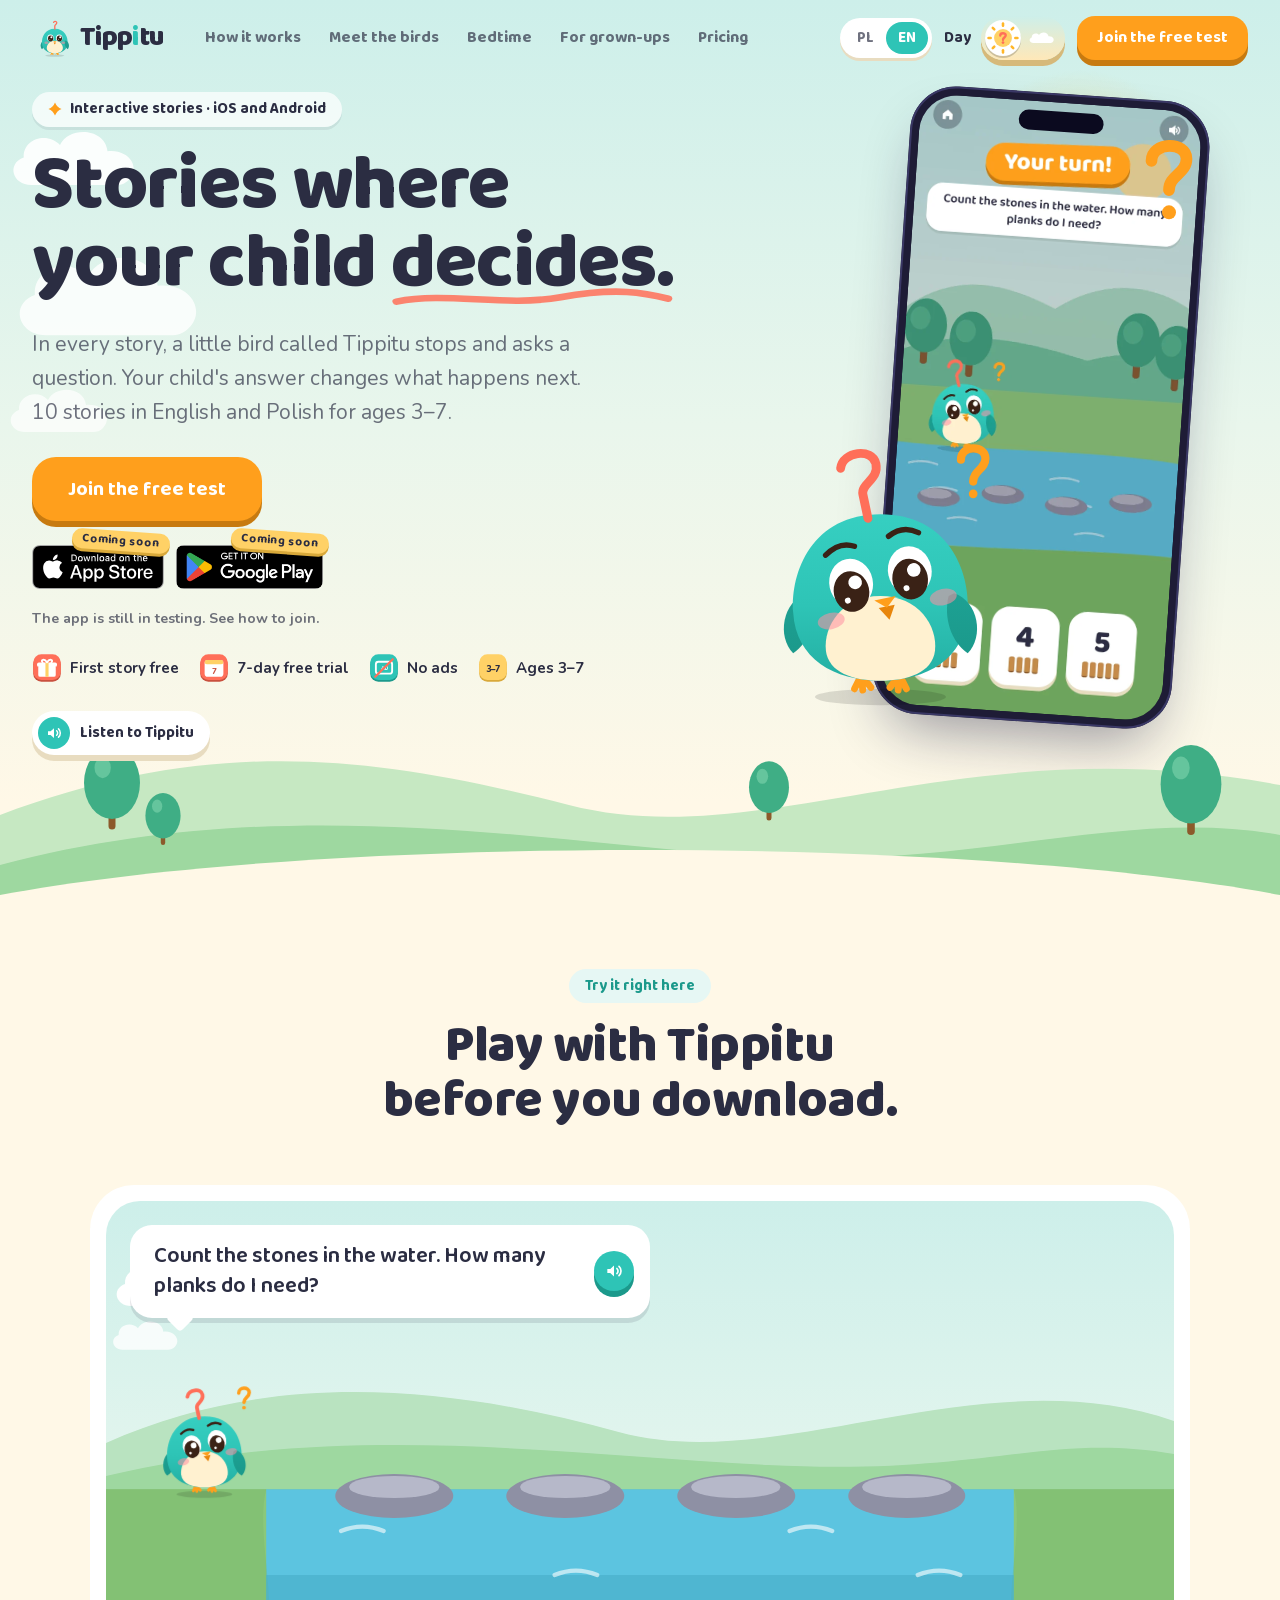
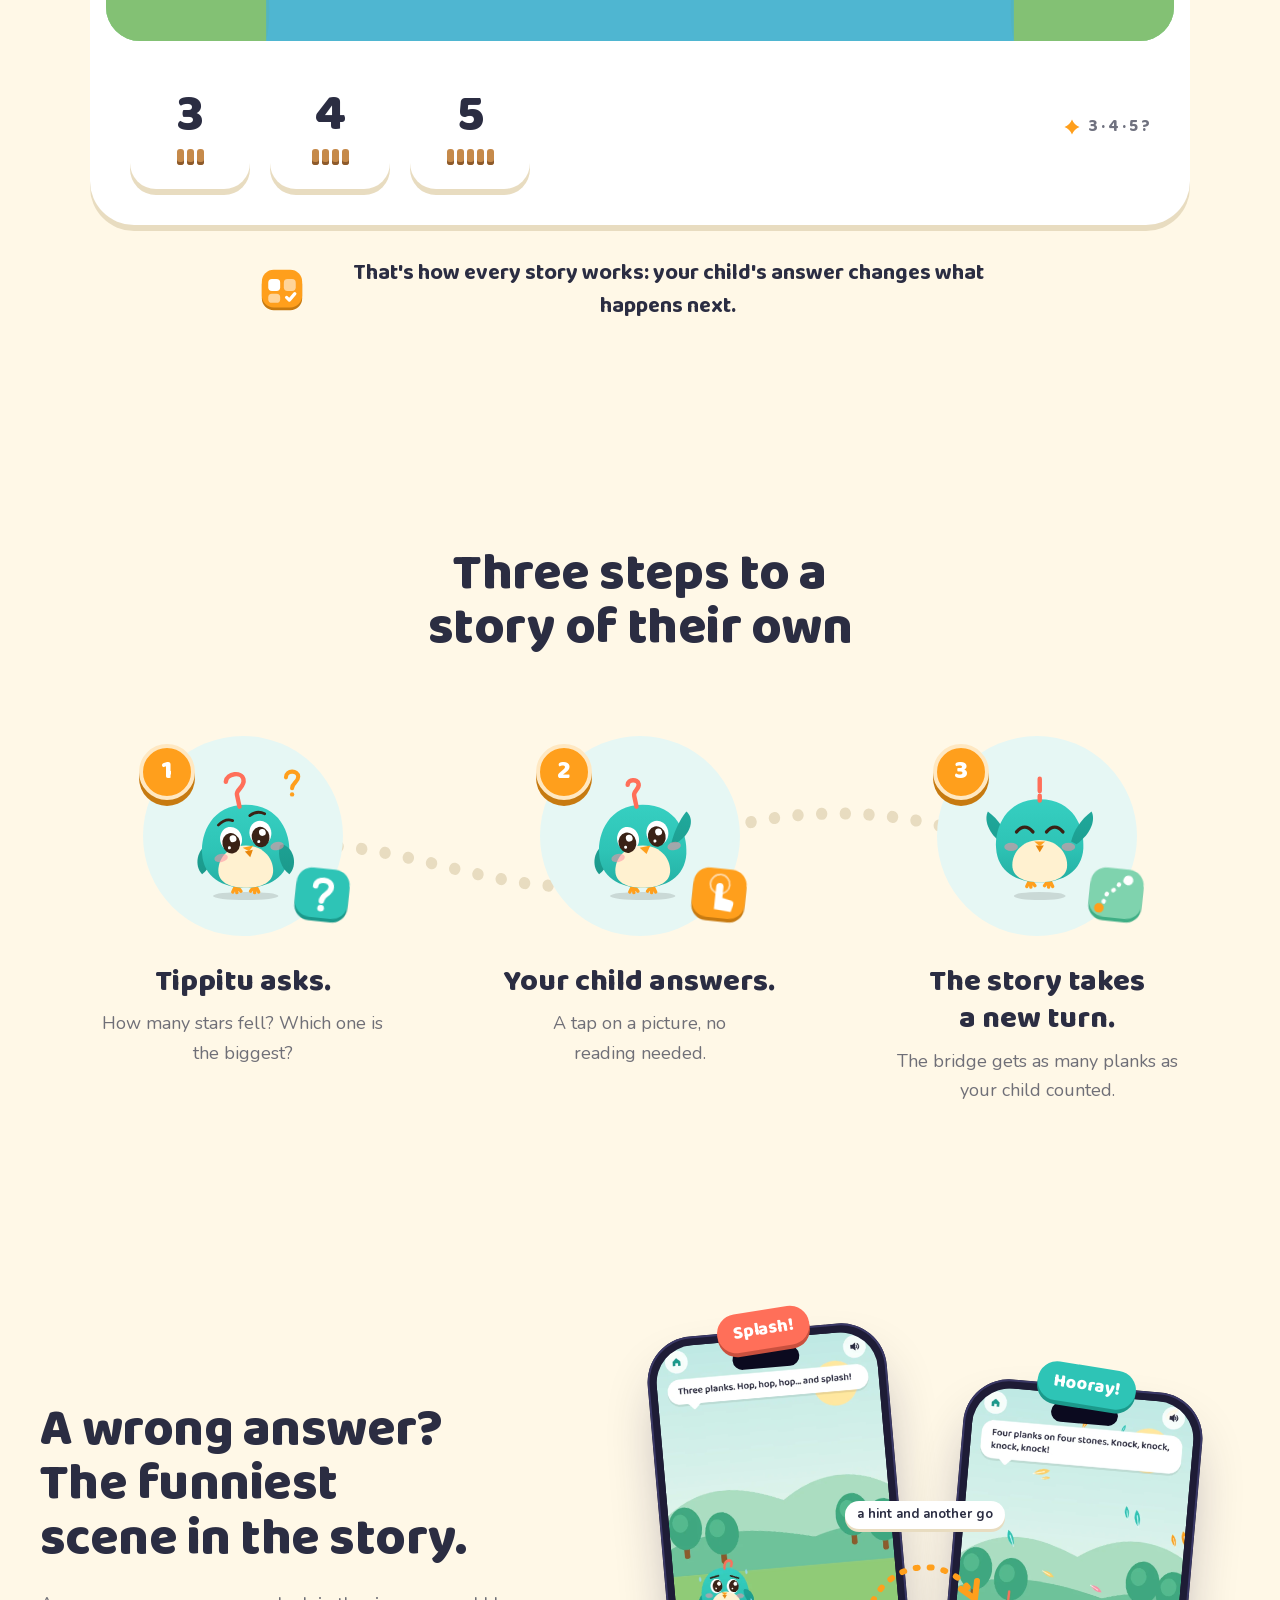
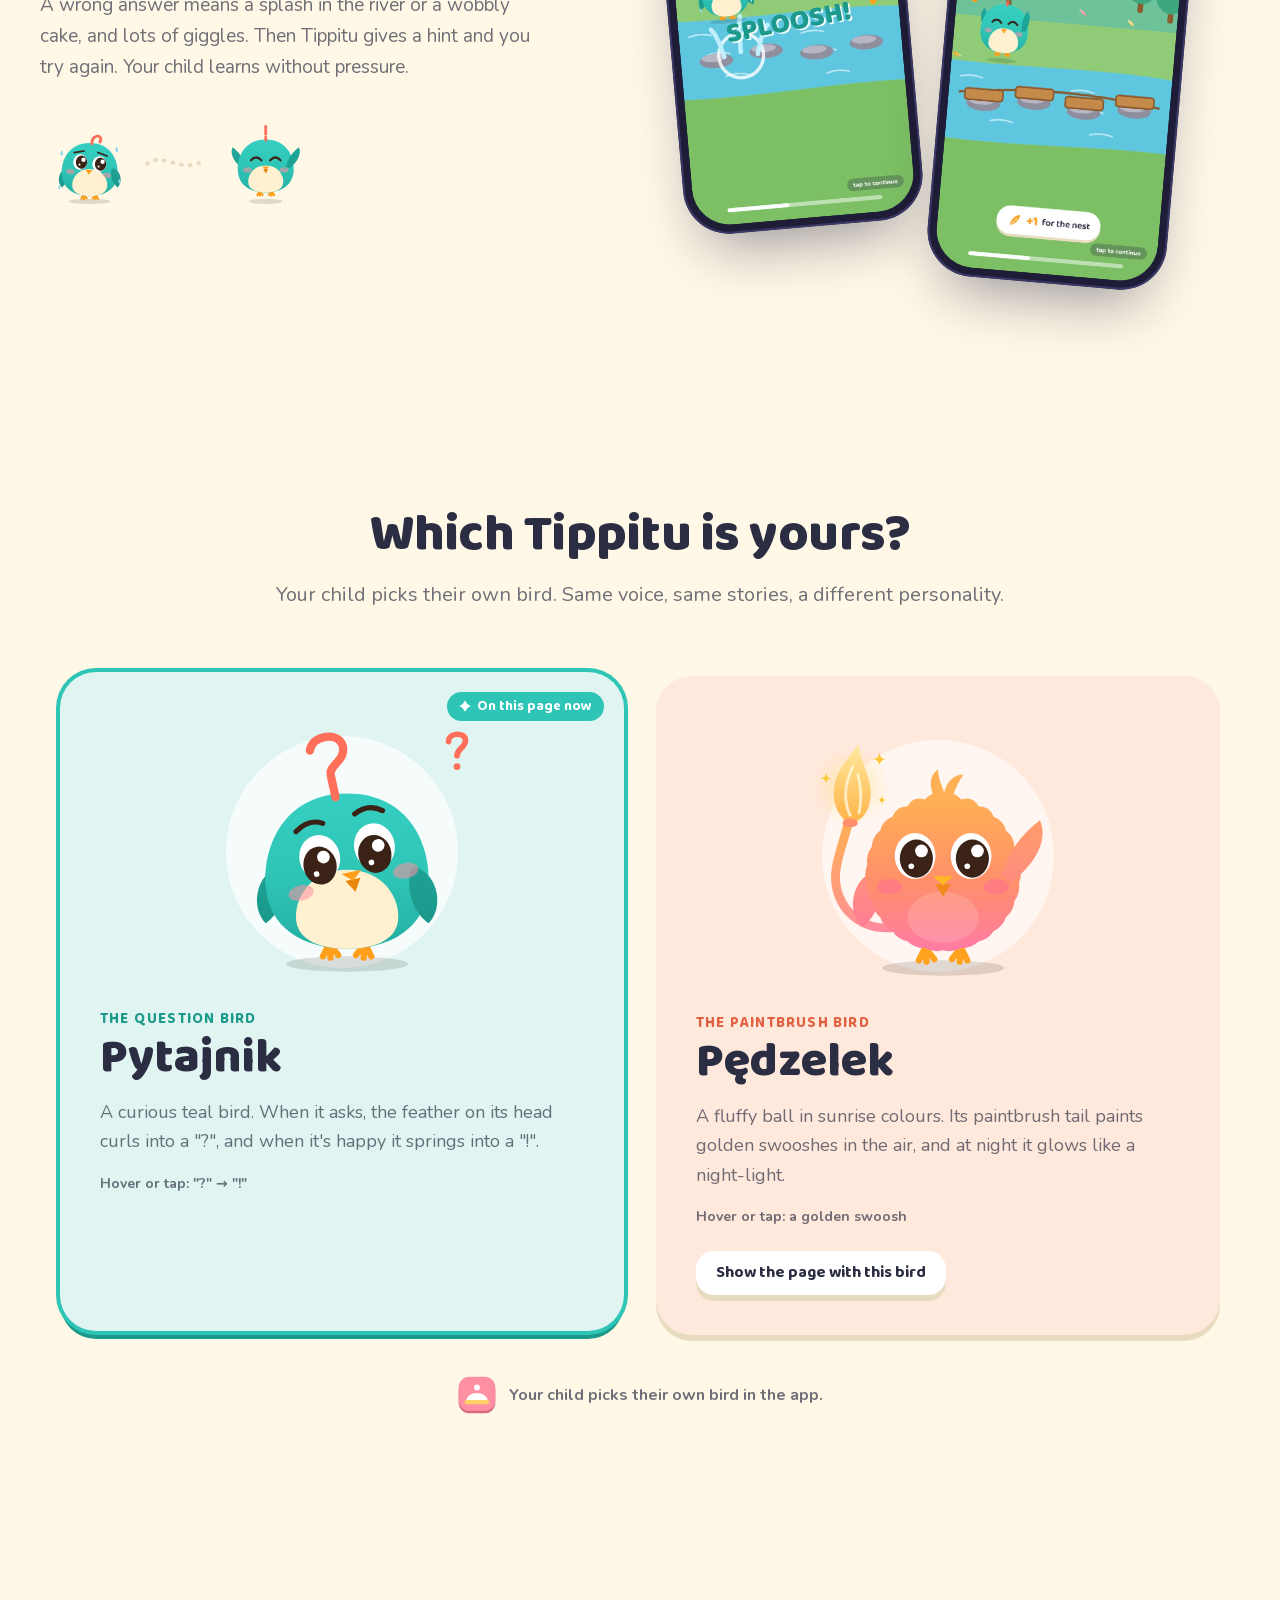
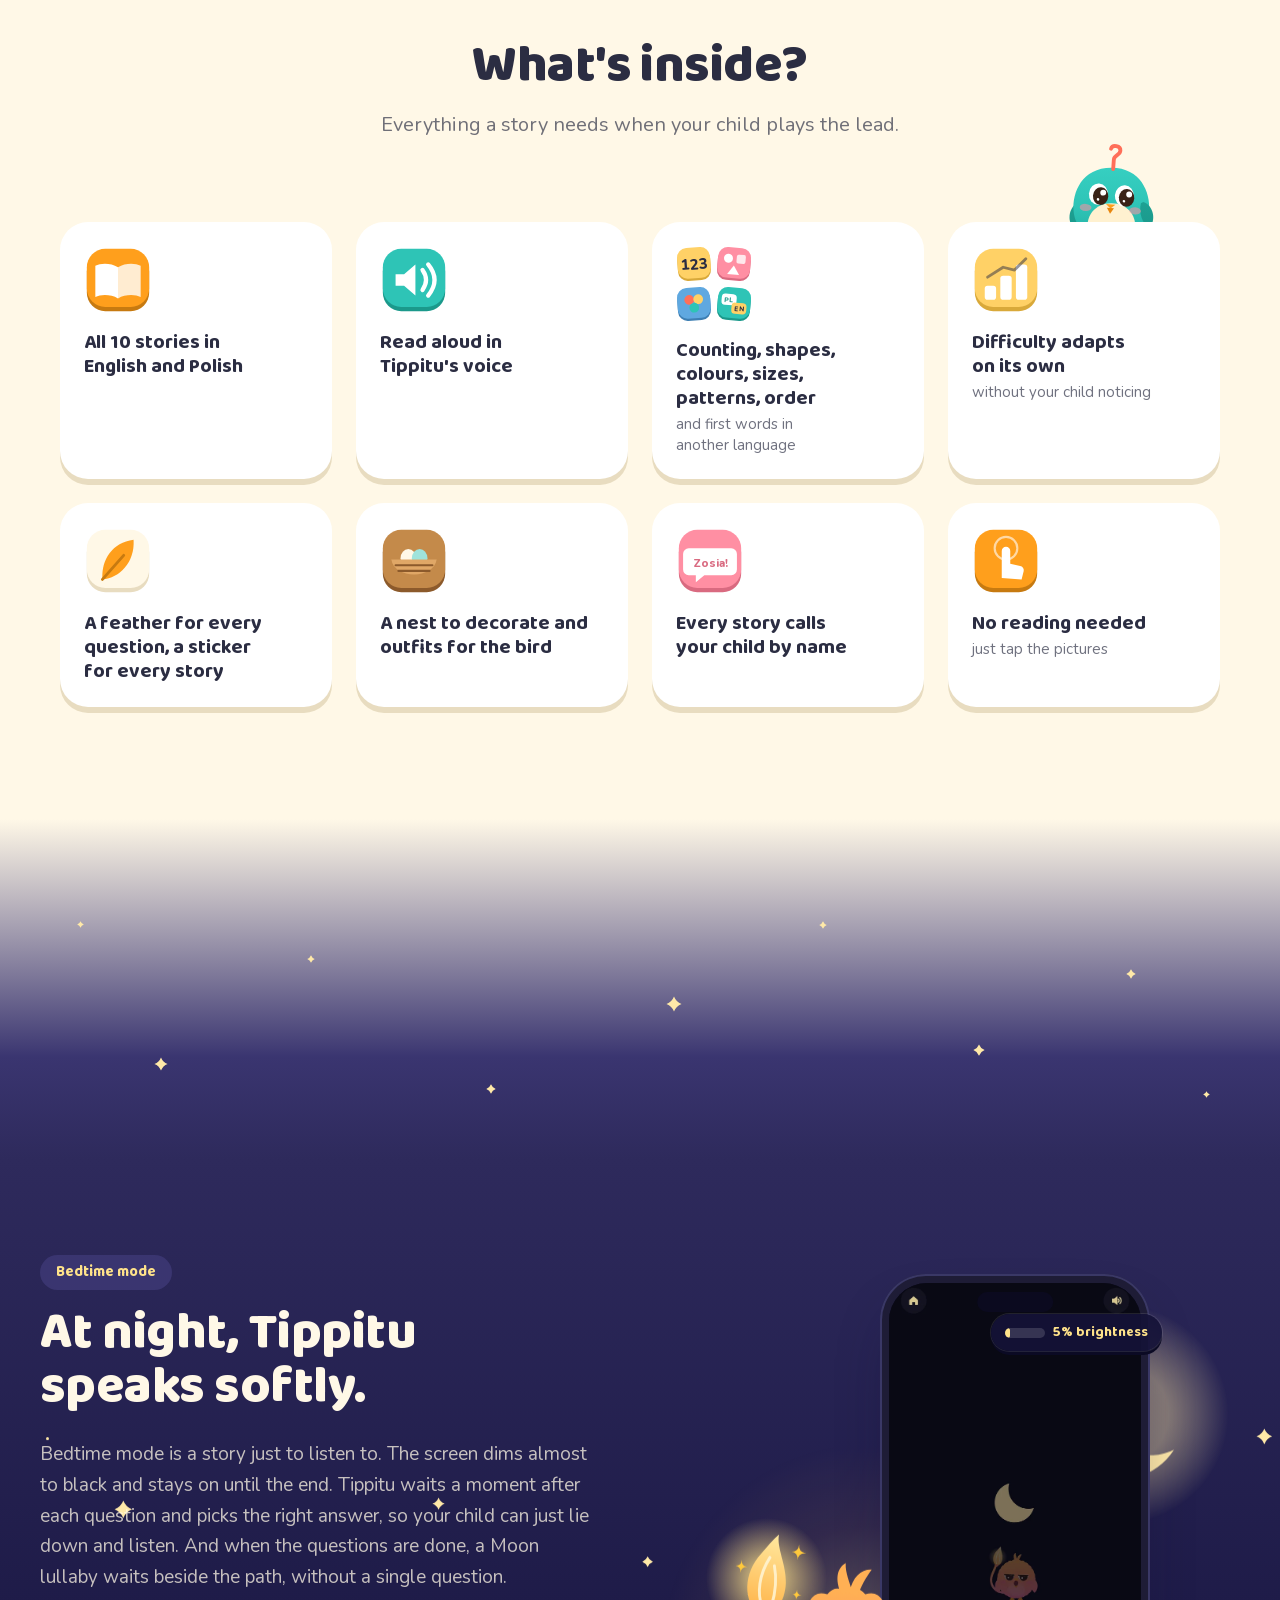
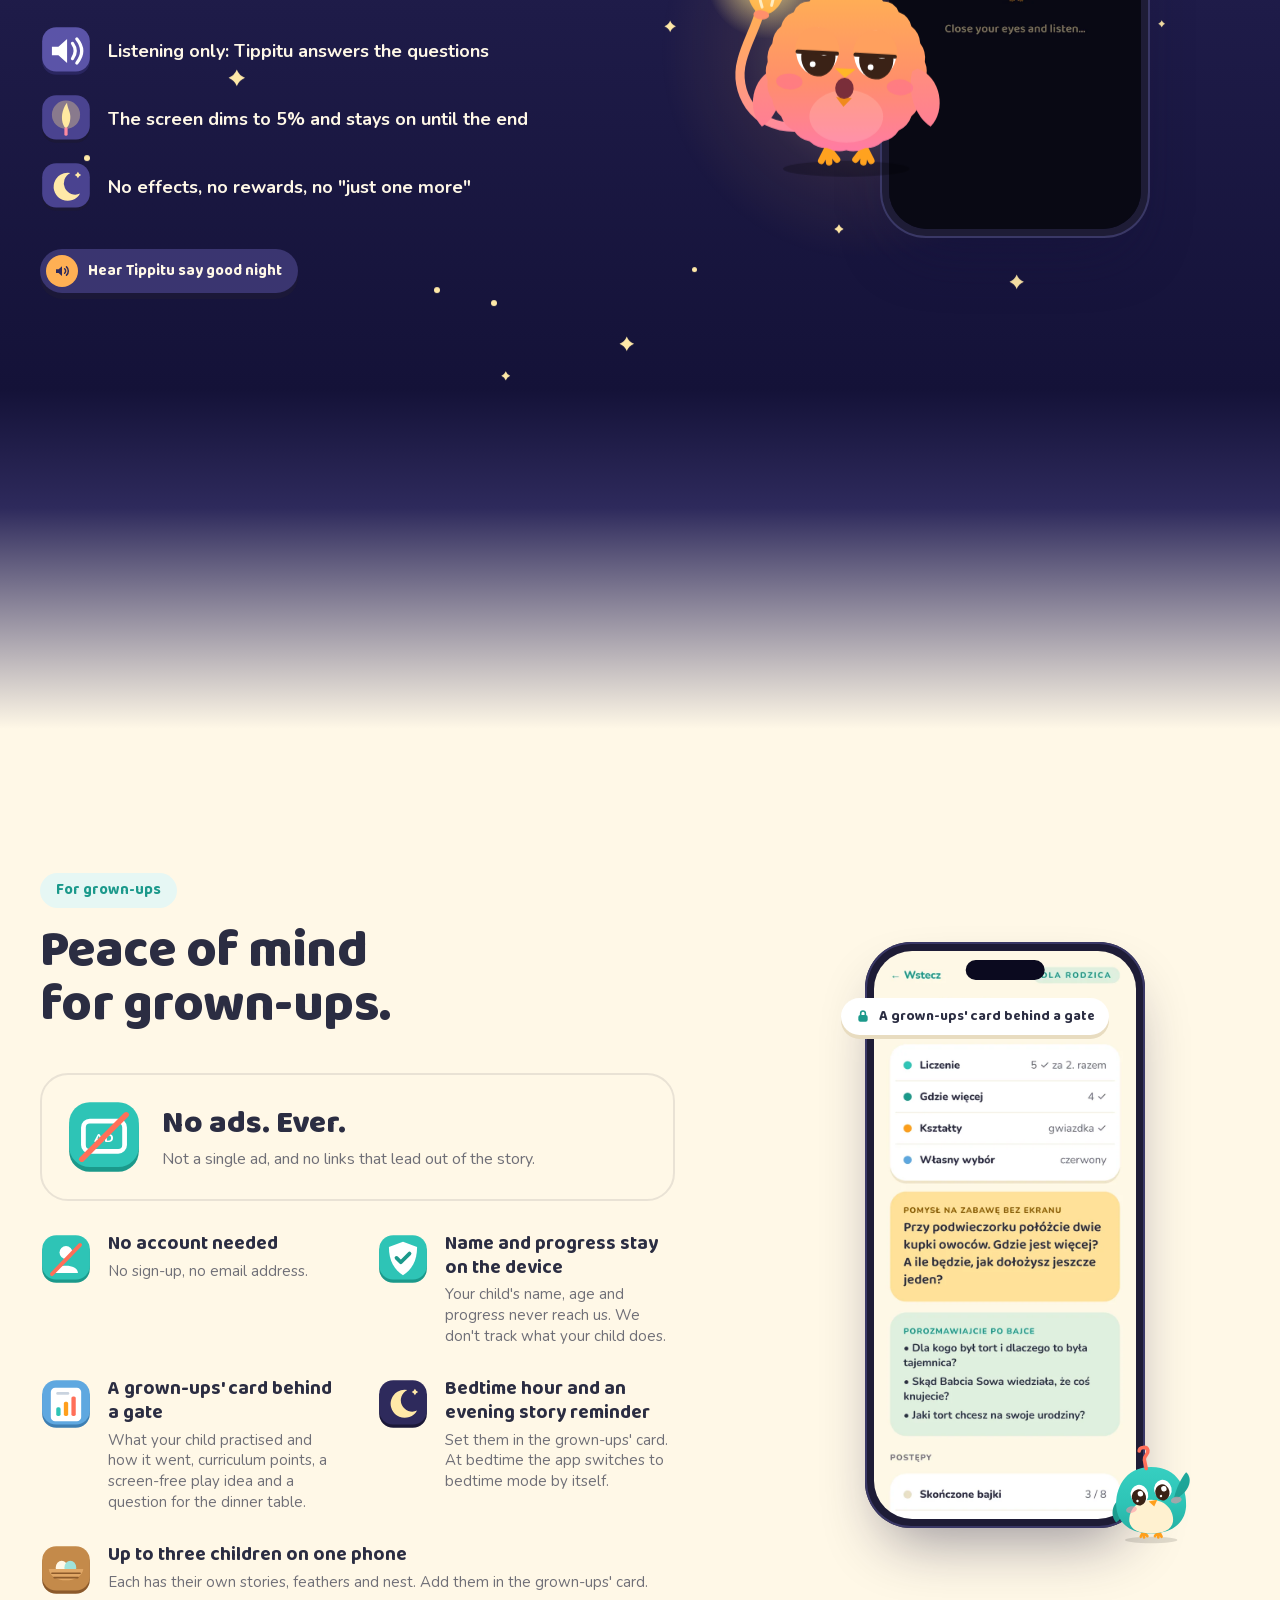
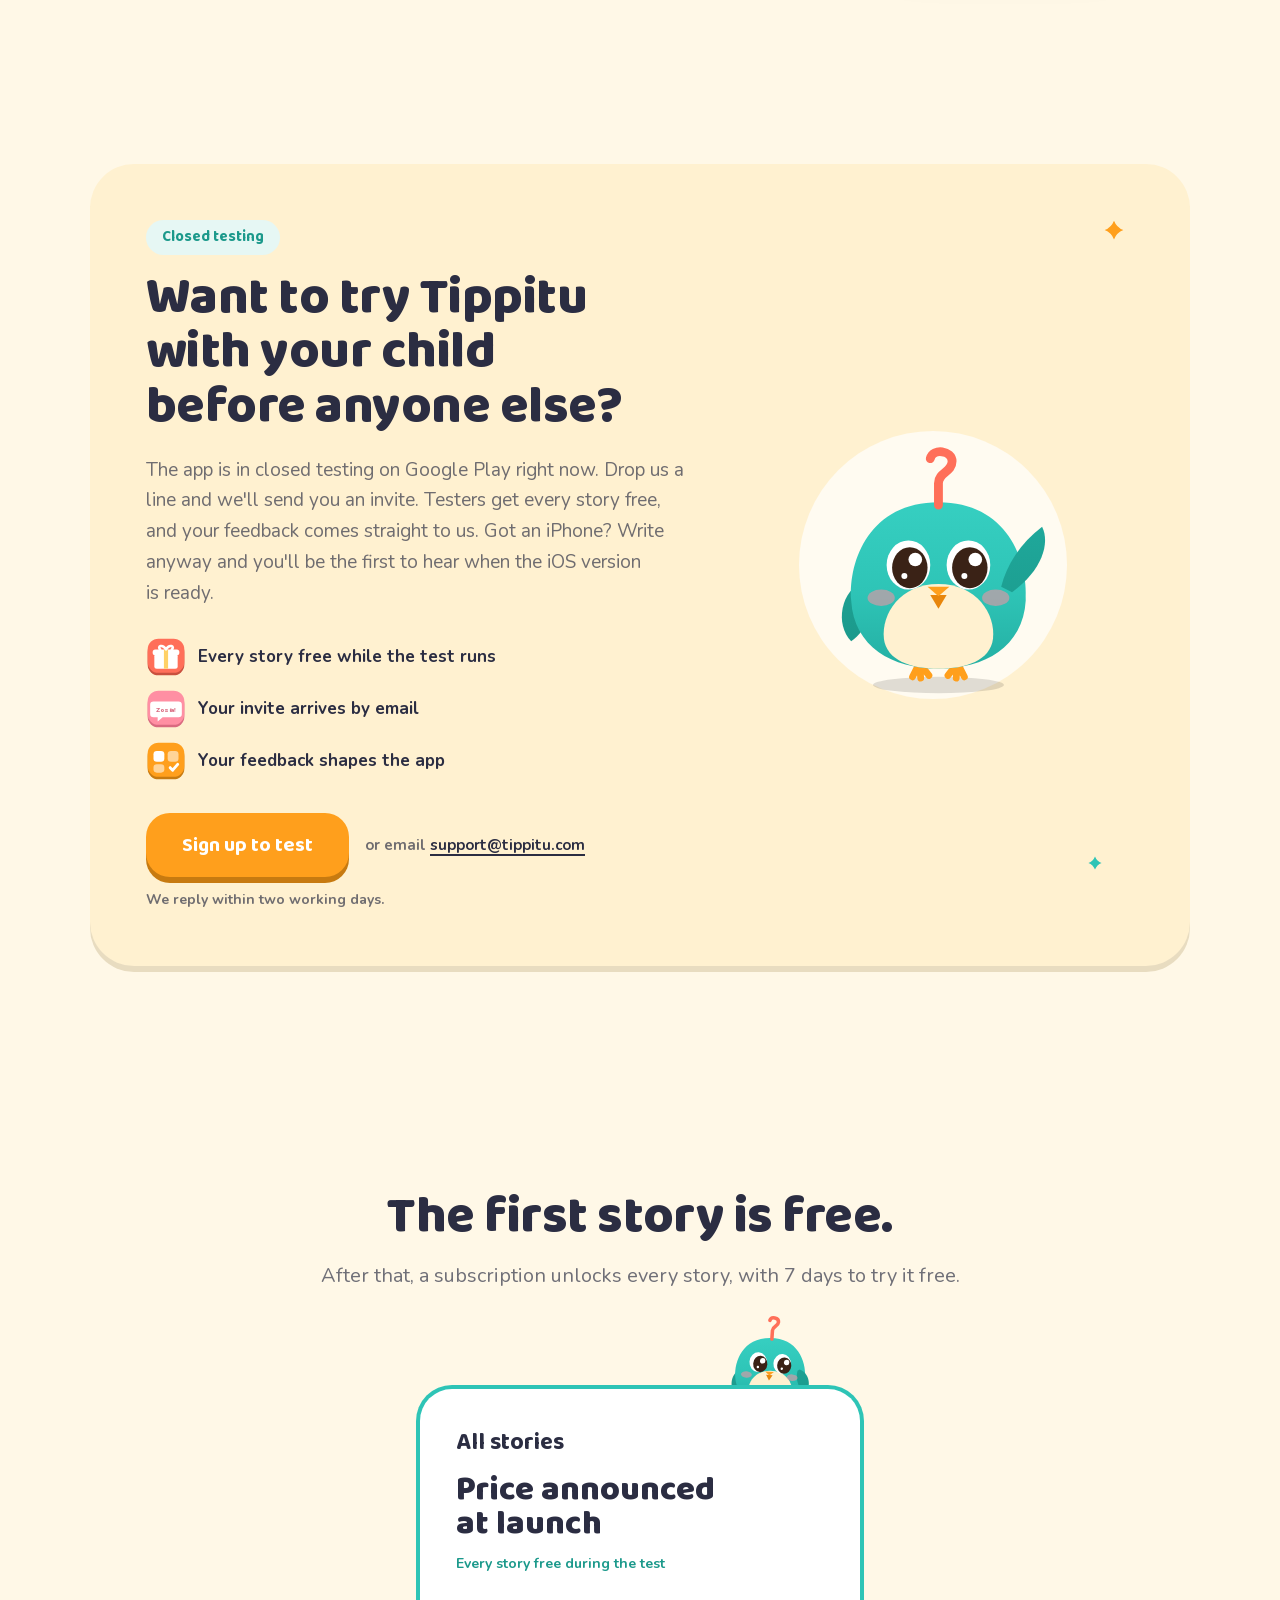
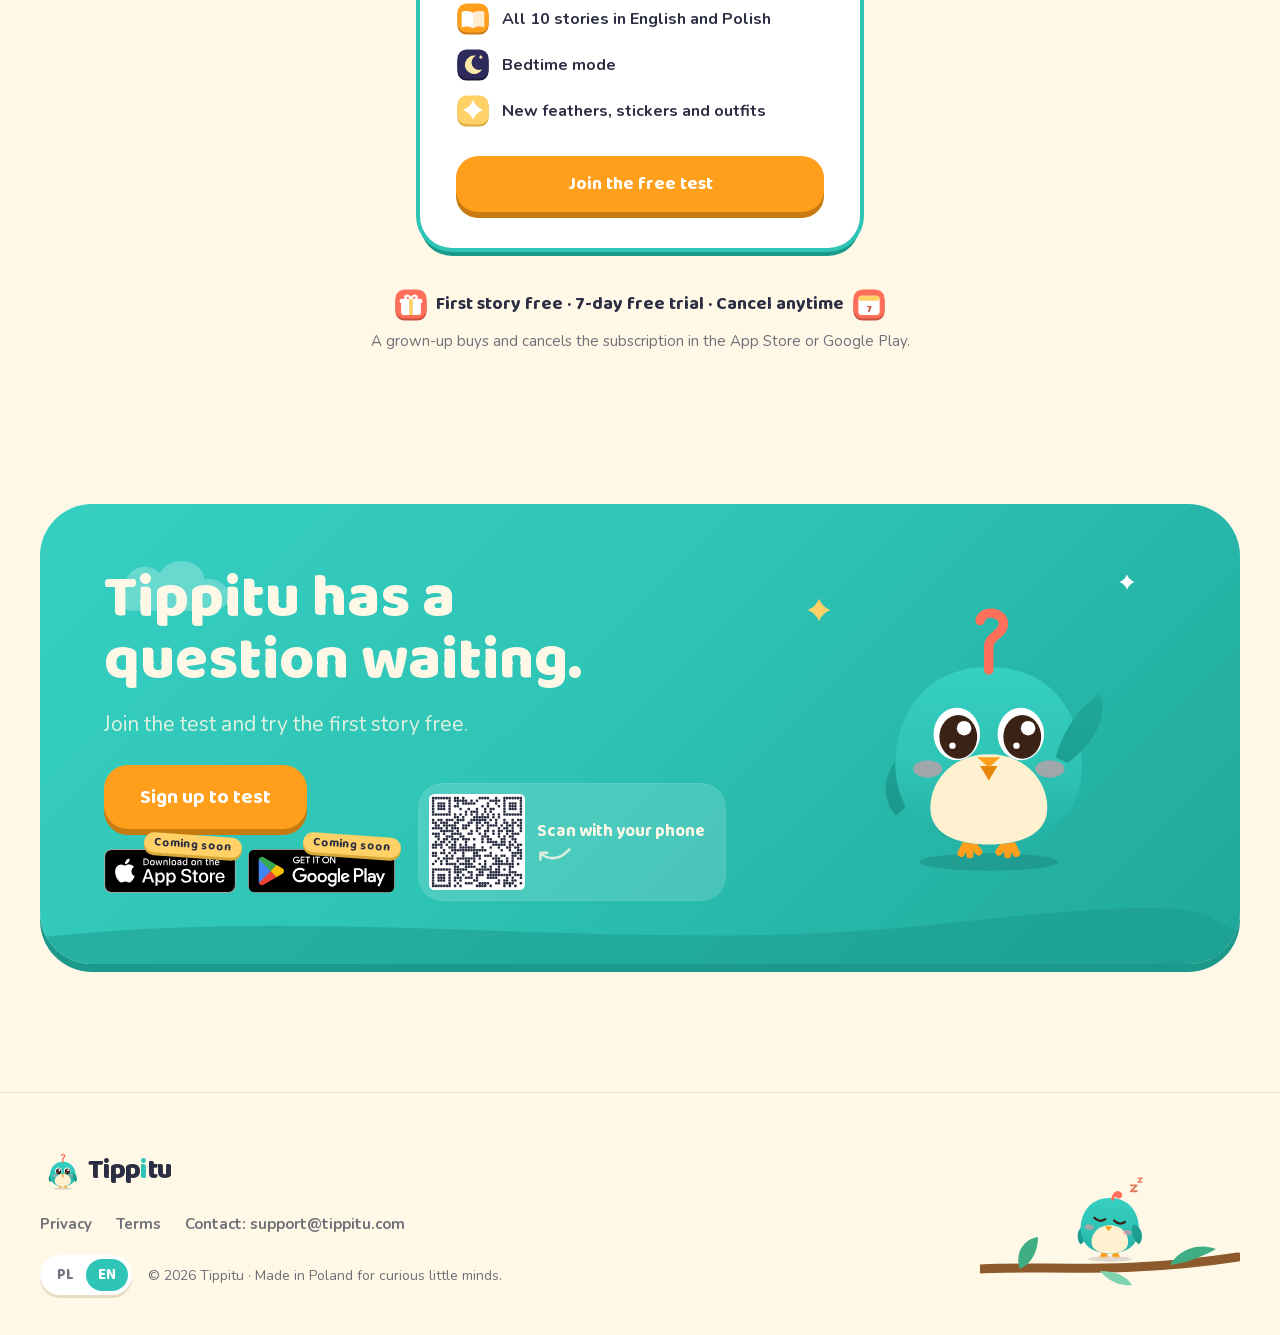
==== en/index.html @ 4e49cdb9 "Publish the Tippitu landing page and restyled legal pages The site built from hardcodejan/tikitu `si" ====
<!doctype html>
<html lang="en" data-lang="en" data-base="../" data-theme="day">
  <head>
    <meta charset="UTF-8" />
    <meta name="viewport" content="width=device-width, initial-scale=1.0, viewport-fit=cover" />
    <title>Tippitu: interactive stories for kids 3–7 | Your child decides</title>
    <meta name="description" content="Stories in English and Polish where your child's answer changes what happens next. Counting, shapes, colours and a bedtime mode. No ads. First story free." />
    <link rel="preload" href="../assets/fonts/baloo-latin.woff2" as="font" type="font/woff2" crossorigin />
    <link rel="preload" href="../assets/fonts/baloo-latin-ext.woff2" as="font" type="font/woff2" crossorigin />
    <link rel="preload" href="../assets/fonts/nunito-latin.woff2" as="font" type="font/woff2" crossorigin />
    <link rel="preload" href="../assets/fonts/nunito-latin-ext.woff2" as="font" type="font/woff2" crossorigin />
    <link rel="canonical" href="https://hardcodejan.github.io/tikitu-docs/en/" />
    <link rel="alternate" hreflang="en" href="https://hardcodejan.github.io/tikitu-docs/en/" />
    <link rel="alternate" hreflang="pl" href="https://hardcodejan.github.io/tikitu-docs/" />
    <link rel="alternate" hreflang="x-default" href="https://hardcodejan.github.io/tikitu-docs/" />
    <link rel="icon" href="../assets/brand/favicon-64.png" sizes="64x64" />
    <link rel="apple-touch-icon" href="../assets/brand/apple-touch-icon.png" />
    <meta name="theme-color" content="#fff8e7" />
    <meta property="og:type" content="website" />
    <meta property="og:site_name" content="Tippitu" />
    <meta property="og:locale" content="en_US" />
    <meta property="og:url" content="https://hardcodejan.github.io/tikitu-docs/en/" />
    <meta property="og:title" content="Tippitu: stories where your child decides" />
    <meta property="og:description" content="Stories in English and Polish where your child's answer changes what happens next. Counting, shapes, colours and a bedtime mode. No ads. First story free." />
    <meta property="og:image" content="https://hardcodejan.github.io/tikitu-docs/assets/brand/og-en.png" />
    <meta property="og:image:width" content="1200" />
    <meta property="og:image:height" content="630" />
    <meta name="twitter:card" content="summary_large_image" />
    <meta name="twitter:title" content="Tippitu: stories where your child decides" />
    <meta name="twitter:description" content="Stories in English and Polish where your child's answer changes what happens next. Counting, shapes, colours and a bedtime mode. No ads. First story free." />
    <meta name="twitter:image" content="https://hardcodejan.github.io/tikitu-docs/assets/brand/og-en.png" />
    <script type="application/ld+json">{"@context":"https://schema.org","@type":"MobileApplication","name":"Tippitu","operatingSystem":"iOS, Android","applicationCategory":"EducationalApplication","description":"Stories in English and Polish where your child's answer changes what happens next. Counting, shapes, colours and a bedtime mode. No ads. First story free.","inLanguage":"en","url":"https://hardcodejan.github.io/tikitu-docs/en/","offers":{"@type":"Offer","price":"0","priceCurrency":"USD"}}</script>
    <script>
      ;(function () {
        var h = document.documentElement
        h.classList.add('js')
        var t = 'day'
        try {
          var s = localStorage.getItem('tippitu-theme')
          if (s === 'night') t = s
        } catch (e) {}
        h.setAttribute('data-theme', t)
        if (t === 'night') {
          h.classList.add('pre-night')
          var m = document.querySelector('meta[name="theme-color"]')
          if (m) m.setAttribute('content', '#2e2a5c')
          // If the script never arrives, show the prerendered page rather than nothing.
          setTimeout(function () {
            h.classList.remove('pre-night')
          }, 1500)
        }
        // Scroll entrances hide content until React is in; without React, show everything.
        setTimeout(function () {
          if (!h.hasAttribute('data-hydrated')) h.classList.remove('js')
        }, 2500)
      })()
    </script>
    <script type="module" crossorigin src="../assets/app/entry-client-7hfWBc5y.js"></script>
    <link rel="stylesheet" crossorigin href="../assets/app/entry-client-DwG1QclZ.css">
  </head>
  <body>
    <div id="root"><link rel="preload" as="image" href="../assets/badges/app-store-en.svg"/><link rel="preload" as="image" href="../assets/badges/google-play-en.png"/><link rel="preload" as="image" href="../assets/screens/dzien-pytajnik-pytanie-en.webp" fetchPriority="high"/><div class="min-h-screen overflow-x-clip bg-bg"><a href="#main" class="skip-link">Skip to content</a><header class="fixed inset-x-0 top-0 z-50 transition-[background-color,box-shadow] duration-300 "><div class="mx-auto flex h-[76px] max-w-[1320px] items-center gap-3 px-4 md:px-8"><a href="#top" class="group inline-flex items-center gap-1 " aria-label="Tippitu"><div class="bird bird-pytajnik bird-talk bird-nomark h-11 w-11 transition-transform duration-300 ease-[var(--ease-spring)] group-hover:-rotate-6 group-hover:scale-110" aria-hidden="true"><div class="bird-breathe"><div class="bird-pose"><svg xmlns="http://www.w3.org/2000/svg" viewBox="-10 -10 220 220" aria-hidden="true" focusable="false">
<defs>
<linearGradient id="R5a-body-question" x1="0" y1="54" x2="0" y2="176" gradientUnits="userSpaceOnUse"><stop offset="0" stop-color="#36CFC1"/><stop offset="0.55" stop-color="#2EC4B6"/><stop offset="1" stop-color="#24AFA3"/></linearGradient>
<linearGradient id="R5a-wing-question" x1="0" y1="70" x2="0" y2="158" gradientUnits="userSpaceOnUse"><stop offset="0" stop-color="#1FA89B"/><stop offset="1" stop-color="#1B998B"/></linearGradient>
</defs>
<ellipse id="R5a-shadow" cx="104" cy="188" rx="48" ry="6" fill="#000" opacity="0.12"/>
<g id="R5a-bird">
<path id="R5a-feet" d="M90 172 l-5 10 M90 172 l1 11 M90 172 l7 9 M118 172 l-7 9 M118 172 l-1 11 M118 172 l5 10" stroke="#FF9F1C" stroke-width="5" stroke-linecap="round"/>
<g class="ba-wing-left"><path id="R5a-wing-left" d="M50 112 C 32 118, 28 144, 40 156 C 52 148, 58 130, 54 114 Z" fill="url(#R5a-wing-question)"/></g>
<g id="R5a-body"><path d="M104 54 C 154 54, 170 96, 168 126 C 166 160, 138 176, 104 176 C 70 176, 42 160, 40 126 C 38 96, 54 54, 104 54 Z" fill="url(#R5a-body-question)"/><path id="R5a-belly" d="M104 114 C 132 114, 146 136, 144 154 C 142 170, 124 176, 104 176 C 84 176, 66 170, 64 154 C 62 136, 76 114, 104 114 Z" fill="#FFF1D0" opacity="1.0"/></g>
<g class="ba-wing-right"><path id="R5a-wing-right" d="M158 112 C 176 118, 180 144, 168 156 C 156 148, 150 130, 154 114 Z" fill="url(#R5a-wing-question)"/></g>
<g id="R5a-head" transform="rotate(0 104 100)">
<g class="ba-crest"><path id="R5a-crest" d="M104 56 L104 40 C 104 32, 114 32, 114 24 C 114 16, 100 14, 98 22" stroke="#FF6F59" stroke-width="6.5" fill="none" stroke-linecap="round" stroke-linejoin="round"/></g>
<g class="ba-eyes"><g id="R5a-eyes">
<ellipse cx="82" cy="100" rx="16" ry="18" fill="#fff"/><ellipse cx="126" cy="100" rx="16" ry="18" fill="#fff"/>
<g class="ba-pupils"><g id="R5a-pupils" transform="translate(0 0)">
<ellipse cx="83" cy="102" rx="13" ry="15" fill="#3A2216"/><ellipse cx="127" cy="102" rx="13" ry="15" fill="#3A2216"/>
<ellipse cx="87" cy="96" rx="5" ry="5" fill="#fff"/><ellipse cx="131" cy="96" rx="5" ry="5" fill="#fff"/><ellipse cx="79" cy="108" rx="2.2" ry="2.2" fill="#fff"/><ellipse cx="123" cy="108" rx="2.2" ry="2.2" fill="#fff"/>
</g></g></g></g>
<g id="R5a-cheeks"><ellipse cx="62" cy="124" rx="10" ry="6" fill="#FF8FA3" opacity="0.55"/><ellipse cx="146" cy="124" rx="10" ry="6" fill="#FF8FA3" opacity="0.55"/></g>
<g id="R5a-beak"><path d="M98 122 L110 122 L104 132 Z" fill="#E8860C"/><path d="M96 116 L112 116 L104 123 Z" fill="#FF9F1C"/></g>
</g>
</g>
</svg></div></div></div><span class="font-display text-[28px] font-extrabold leading-none tracking-tight text-ink">Tipp<span class="text-accent">i</span>tu</span></a><nav class="ml-4 hidden lg:flex" aria-label="Main"><a href="#jak-to-dziala" class="rounded-full px-3.5 py-2 font-display text-[16px] font-bold text-ink-soft transition-colors hover:bg-tint hover:text-ink">How it works</a><a href="#ptaszki" class="rounded-full px-3.5 py-2 font-display text-[16px] font-bold text-ink-soft transition-colors hover:bg-tint hover:text-ink">Meet the birds</a><a href="#na-dobranoc" class="rounded-full px-3.5 py-2 font-display text-[16px] font-bold text-ink-soft transition-colors hover:bg-tint hover:text-ink">Bedtime</a><a href="#dla-rodzicow" class="rounded-full px-3.5 py-2 font-display text-[16px] font-bold text-ink-soft transition-colors hover:bg-tint hover:text-ink">For grown-ups</a><a href="#cena" class="rounded-full px-3.5 py-2 font-display text-[16px] font-bold text-ink-soft transition-colors hover:bg-tint hover:text-ink">Pricing</a></nav><div class="ml-auto flex items-center gap-2.5 md:gap-3"><div role="group" aria-label="Page language" class="relative grid h-10 w-[92px] shrink-0 grid-cols-2 rounded-full bg-surface p-1 shadow-[0_3px_0_var(--surface-shadow)] hidden md:grid"><span class="absolute bottom-1 left-1 top-1 w-[42px] rounded-full bg-accent translate-x-[42px]" aria-hidden="true"></span><a href="../" hrefLang="pl" lang="pl" title="Wersja polska" class="relative z-10 grid place-items-center rounded-full font-display text-[15px] font-bold uppercase text-ink-soft transition-colors duration-300 hover:text-ink">pl</a><span aria-current="page" lang="en" class="relative z-10 grid place-items-center rounded-full font-display text-[15px] font-bold uppercase text-white night:text-navy">en</span></div><div class="flex items-center gap-2.5"><span class="hidden whitespace-nowrap text-right font-display text-[15px] font-bold text-ink xl:inline">Day</span><button type="button" role="switch" aria-checked="false" aria-label="Page theme: Day / Bedtime" title="Day / Bedtime" class="chunky relative h-[44px] w-[84px] shrink-0 overflow-hidden rounded-full bg-[linear-gradient(180deg,#CDEFEA,#FFE8B8)] [--sh:#D6B97A]"><svg viewBox="0 0 240 120" class="absolute right-2 top-[14px] w-[30px] text-white transition-all duration-500 opacity-100" aria-hidden="true"><path d="M50 104 C20 104, 10 70, 38 60 C36 30, 76 18, 96 40 C110 10, 168 12, 172 50 C206 46, 226 76, 206 96 C200 102, 194 104, 186 104 Z" fill="currentColor"></path></svg><span class="absolute inset-0 transition-opacity duration-500 opacity-0"><svg viewBox="0 0 64 64" class="absolute left-[12px] top-[10px] w-[9px] text-moon" aria-hidden="true"><path d="M32 2 Q40.4 23.6 62 32 Q40.4 40.4 32 62 Q23.6 40.4 2 32 Q23.6 23.6 32 2 Z" fill="currentColor"></path></svg><svg viewBox="0 0 64 64" class="absolute left-[26px] top-[25px] w-[6px] text-moon" aria-hidden="true"><path d="M32 2 Q40.4 23.6 62 32 Q40.4 40.4 32 62 Q23.6 40.4 2 32 Q23.6 23.6 32 2 Z" fill="currentColor"></path></svg><span class="absolute left-[33px] top-[12px] h-[3px] w-[3px] rounded-full bg-moon"></span></span><span class="absolute left-[4px] top-[4px] grid h-[36px] w-[36px] place-items-center rounded-full shadow-[0_2px_0_rgba(0,0,0,0.18)] transition-[transform,background-color] duration-500 ease-[var(--ease-spring)] translate-x-0 bg-white"><span class="absolute inset-[1px] transition-all duration-500 ease-[var(--ease-spring)] opacity-100"><svg viewBox="0 0 40 40" class="h-full w-full" aria-hidden="true"><g class="sun-rays" style="transform-origin:20px 20px"><rect x="18.5" y="1.5" width="3" height="5.5" rx="1.5" fill="#FFB627" transform="rotate(0 20 20)"></rect><rect x="18.5" y="1.5" width="3" height="5.5" rx="1.5" fill="#FFB627" transform="rotate(45 20 20)"></rect><rect x="18.5" y="1.5" width="3" height="5.5" rx="1.5" fill="#FFB627" transform="rotate(90 20 20)"></rect><rect x="18.5" y="1.5" width="3" height="5.5" rx="1.5" fill="#FFB627" transform="rotate(135 20 20)"></rect><rect x="18.5" y="1.5" width="3" height="5.5" rx="1.5" fill="#FFB627" transform="rotate(180 20 20)"></rect><rect x="18.5" y="1.5" width="3" height="5.5" rx="1.5" fill="#FFB627" transform="rotate(225 20 20)"></rect><rect x="18.5" y="1.5" width="3" height="5.5" rx="1.5" fill="#FFB627" transform="rotate(270 20 20)"></rect><rect x="18.5" y="1.5" width="3" height="5.5" rx="1.5" fill="#FFB627" transform="rotate(315 20 20)"></rect></g><circle cx="20" cy="20" r="10.5" fill="#FFD166"></circle><path d="M16.8 17 C16.8 13.6 23.2 13.6 23.2 16.8 C23.2 19.3 20 19.5 20 22" stroke="#FF6F59" stroke-width="2.8" fill="none" stroke-linecap="round"></path><circle cx="20" cy="25.4" r="1.6" fill="#FF6F59"></circle></svg></span><span class="absolute inset-[2px] transition-all duration-500 ease-[var(--ease-spring)] -rotate-90 scale-50 opacity-0"><svg viewBox="0 0 40 40" class="h-full w-full" aria-hidden="true"><circle cx="28" cy="11" r="9" fill="#FFE38A" opacity="0.35"></circle><path d="M21 9 A12.5 12.5 0 1 0 31 27 A9.5 9.5 0 1 1 21 9 Z" fill="#FFE9A8"></path><path d="M28 17.5 C25 15.5 25 10.5 28 6.5 C29 9.5 32 11.5 31.5 14.5 C31.2 17 29.8 18.1 28 17.5 Z" fill="#FFE38A"></path><path d="M28 17.5 C27.4 21 25.6 23 23 24" stroke="#FF8AA0" stroke-width="1.8" fill="none" stroke-linecap="round"></path></svg></span></span></button></div><div class="hidden sm:block"><a href="#testy" class="chunky inline-flex select-none items-center justify-center gap-2 whitespace-nowrap font-display font-bold leading-none h-11 px-5 text-[16px] rounded-[18px] bg-[var(--btn)] text-[var(--on-btn)] [--sh:var(--btn-shadow)]  ">Join the free test</a></div><button type="button" class="grid h-11 w-11 place-items-center rounded-full bg-surface text-ink shadow-[0_3px_0_var(--surface-shadow)] lg:hidden" aria-expanded="false" aria-label="Menu"><svg viewBox="0 0 24 24" class="h-6 w-6" aria-hidden="true"><path d="M4 7h16M4 12h16M4 17h10" stroke="currentColor" stroke-width="2.6" stroke-linecap="round"></path></svg></button></div></div></header><main id="main" tabindex="-1" class="outline-none"><section id="top" class="relative overflow-hidden bg-[linear-gradient(180deg,#CDEFEA_0%,#E9F6EC_45%,#FFF8E7_85%)] pt-[76px] night:bg-[radial-gradient(120%_90%_at_72%_8%,#3A3572_0%,#2E2A5C_35%,#141238_100%)]"><div class="pointer-events-none absolute inset-0" aria-hidden="true"><div class="parallax absolute -right-[8%] top-[84px] sm:right-[6%] sm:top-[96px] md:right-[9%] md:top-[110px]" style="--speed:0.25"><div class="sun relative h-[104px] w-[104px] sm:h-[120px] sm:w-[120px] md:h-[170px] md:w-[170px]"><div class="absolute -inset-10 rounded-full bg-[radial-gradient(closest-side,rgba(255,209,102,0.55),transparent)]"></div><div class="absolute inset-0 rounded-full bg-[#FFE29A] shadow-[inset_-10px_-12px_0_rgba(255,183,39,0.35)]"></div></div><div class="moon absolute -left-6 -top-6 h-[130px] w-[130px] sm:h-[150px] sm:w-[150px] md:h-[210px] md:w-[210px]"><svg viewBox="0 0 200 200" class="h-full w-full" aria-hidden="true"><defs><radialGradient id="mgR4kb" cx="100" cy="100" r="100" gradientUnits="userSpaceOnUse"><stop offset="0.45" stop-color="#FFE9A8" stop-opacity="0.45"></stop><stop offset="1" stop-color="#FFE9A8" stop-opacity="0"></stop></radialGradient></defs><circle cx="100" cy="100" r="100" fill="url(#mgR4kb)"></circle><path d="M120 46 A58 58 0 1 0 150 132 A46 46 0 1 1 120 46 Z" fill="#FFE9A8"></path></svg></div></div><div class="absolute inset-0 transition-opacity duration-700 night:opacity-0"><svg viewBox="0 0 240 120" class="cloud-drift absolute top-[120px] w-[150px] text-white/90" style="--dur:80s;--delay:-20s" aria-hidden="true"><path d="M50 104 C20 104, 10 70, 38 60 C36 30, 76 18, 96 40 C110 10, 168 12, 172 50 C206 46, 226 76, 206 96 C200 102, 194 104, 186 104 Z" fill="currentColor"></path></svg><svg viewBox="0 0 240 120" class="cloud-drift absolute top-[240px] w-[220px] text-white/80" style="--dur:110s;--delay:-70s" aria-hidden="true"><path d="M50 104 C20 104, 10 70, 38 60 C36 30, 76 18, 96 40 C110 10, 168 12, 172 50 C206 46, 226 76, 206 96 C200 102, 194 104, 186 104 Z" fill="currentColor"></path></svg><svg viewBox="0 0 240 120" class="cloud-drift absolute top-[380px] w-[120px] text-white/70" style="--dur:95s;--delay:-45s" aria-hidden="true"><path d="M50 104 C20 104, 10 70, 38 60 C36 30, 76 18, 96 40 C110 10, 168 12, 172 50 C206 46, 226 76, 206 96 C200 102, 194 104, 186 104 Z" fill="currentColor"></path></svg></div></div><div class="relative mx-auto grid max-w-[1320px] items-center gap-6 px-5 pb-[150px] pt-8 md:px-8 md:pb-[190px] lg:min-h-[760px] lg:grid-cols-[1.08fr_0.92fr] lg:pt-4"><div class="relative z-10"><p class="mb-5 inline-flex items-center gap-2 rounded-full bg-white/70 px-4 py-1.5 font-display text-[15px] font-bold text-ink shadow-[0_3px_0_rgba(43,45,66,0.08)] night:bg-white/10"><svg viewBox="0 0 64 64" class="h-3.5 w-3.5 text-[#FF9F1C] night:text-gold" aria-hidden="true"><path d="M32 2 Q40.4 23.6 62 32 Q40.4 40.4 32 62 Q23.6 40.4 2 32 Q23.6 23.6 32 2 Z" fill="currentColor"></path></svg>Interactive stories · iOS and Android</p><div class="relative"><h1 class="text-[42px] font-extrabold leading-[1] tracking-[-0.015em] text-ink sm:text-[56px] lg:text-[68px] xl:text-[78px] ">Stories where your child <span class="relative inline-block whitespace-nowrap"><span class="relative z-10">decides.</span><svg viewBox="0 0 300 30" preserveAspectRatio="none" class="absolute -bottom-[0.08em] left-0 h-[0.28em] w-full" aria-hidden="true"><path d="M6 20 C 60 6, 120 28, 180 14 S 270 8, 294 16" stroke="#FF6F59" stroke-width="9" fill="none" stroke-linecap="round" opacity="0.85"></path></svg></span></h1></div><p class="mt-6 max-w-[560px] text-[18px] leading-relaxed text-ink-soft md:text-[21px] ">In every story, a little bird called Tippitu stops and asks a question. Your child&#x27;s answer changes what happens next. 10 stories in English and Polish for ages 3–7.</p><div class="mt-7"><a href="#testy" class="chunky inline-flex select-none items-center justify-center gap-2 whitespace-nowrap font-display font-bold leading-none h-16 px-9 text-[20px] rounded-[24px] bg-[var(--btn)] text-[var(--on-btn)] [--sh:var(--btn-shadow)]  ">Join the free test</a></div><div class="flex flex-wrap items-center gap-3 pt-5 mt-1"><div data-reveal="wiggle" class="" style="--i:0"><a href="#testy" class="relative inline-block shrink-0 transition-transform duration-200 ease-[var(--ease-spring)] hover:-translate-y-0.5" aria-label="Download on the App Store (Coming soon)" title="The app is still in testing. See how to join."><img src="../assets/badges/app-store-en.svg" alt="Download on the App Store" style="height:44px;width:131.56px" class="block object-contain"/><span class="badge-ribbon pointer-events-none absolute -top-[14px] right-[-6px] rotate-[4deg] whitespace-nowrap rounded-full bg-[#FFD166] px-2.5 py-[4px] font-display text-[12px] font-bold leading-none text-[#2B2D42] shadow-[0_3px_0_#D9A93A]">Coming soon</span></a></div><div data-reveal="wiggle" class="" style="--i:1"><a href="#testy" class="relative inline-block shrink-0 transition-transform duration-200 ease-[var(--ease-spring)] hover:-translate-y-0.5" style="height:44px;width:147.71428571428572px" aria-label="Get it on Google Play (Coming soon)" title="The app is still in testing. See how to join."><span class="absolute inset-0 overflow-hidden rounded-[8px]"><img src="../assets/badges/google-play-en.png" alt="Get it on Google Play" class="absolute max-w-none" style="width:169.1904761904762px;height:65.47619047619048px;left:-10.738095238095239px;top:-10.738095238095239px"/></span><span class="badge-ribbon pointer-events-none absolute -top-[14px] right-[-6px] rotate-[4deg] whitespace-nowrap rounded-full bg-[#FFD166] px-2.5 py-[4px] font-display text-[12px] font-bold leading-none text-[#2B2D42] shadow-[0_3px_0_#D9A93A]">Coming soon</span></a></div><p class="basis-full text-[14px] font-bold text-ink-soft">The app is still in testing. See how to join.</p></div><ul class="mt-6 flex flex-wrap gap-x-5 gap-y-3"><li class="inline-flex items-center gap-2 text-[15px] font-bold text-ink"><span class="inline-block shrink-0 align-middle [&amp;_svg]:block " style="width:30px;height:30px" aria-hidden="true"><svg xmlns="http://www.w3.org/2000/svg" width="100%" height="100%" aria-hidden="true" focusable="false" viewBox="0 0 96 96">
<rect x="4" y="10" width="88" height="82" rx="26" fill="#C9503E"/><rect x="4" y="4" width="88" height="82" rx="26" fill="#FF6F59"/>
<rect x="20" y="40" width="56" height="36" rx="6" fill="#fff"/><rect x="16" y="30" width="64" height="14" rx="6" fill="#fff"/><rect x="43" y="30" width="10" height="46" fill="#FFD166"/><path d="M48 30 C40 16, 26 22, 34 30 M48 30 C56 16, 70 22, 62 30" stroke="#fff" stroke-width="6" fill="none" stroke-linecap="round"/>
</svg>
</span>First story free</li><li class="inline-flex items-center gap-2 text-[15px] font-bold text-ink"><span class="inline-block shrink-0 align-middle [&amp;_svg]:block " style="width:30px;height:30px" aria-hidden="true"><svg xmlns="http://www.w3.org/2000/svg" width="100%" height="100%" aria-hidden="true" focusable="false" viewBox="0 0 96 96">
<rect x="4" y="10" width="88" height="82" rx="26" fill="#C9503E"/><rect x="4" y="4" width="88" height="82" rx="26" fill="#FF6F59"/>
<rect x="18" y="22" width="60" height="54" rx="10" fill="#fff"/><rect x="18" y="22" width="60" height="14" rx="7" fill="#FFD166"/><text x="48" y="68" font-family="Baloo 2, Arial Rounded MT Bold, sans-serif" font-weight="800" font-size="26" fill="#C9503E" text-anchor="middle">7</text>
</svg>
</span>7-day free trial</li><li class="inline-flex items-center gap-2 text-[15px] font-bold text-ink"><span class="inline-block shrink-0 align-middle [&amp;_svg]:block " style="width:30px;height:30px" aria-hidden="true"><svg xmlns="http://www.w3.org/2000/svg" width="100%" height="100%" aria-hidden="true" focusable="false" viewBox="0 0 96 96">
<rect x="4" y="10" width="88" height="82" rx="26" fill="#1B998B"/><rect x="4" y="4" width="88" height="82" rx="26" fill="#2EC4B6"/>
<rect x="22" y="28" width="52" height="38" rx="8" fill="none" stroke="#fff" stroke-width="6"/><text x="48" y="54" font-family="Baloo 2, Arial Rounded MT Bold, sans-serif" font-weight="800" font-size="16" fill="#fff" text-anchor="middle">AD</text><path d="M20 76 L76 20" stroke="#FF6F59" stroke-width="7" stroke-linecap="round"/>
</svg>
</span>No ads</li><li class="inline-flex items-center gap-2 text-[15px] font-bold text-ink"><span class="inline-block shrink-0 align-middle [&amp;_svg]:block " style="width:30px;height:30px" aria-hidden="true"><svg xmlns="http://www.w3.org/2000/svg" width="100%" height="100%" aria-hidden="true" focusable="false" viewBox="0 0 96 96">
<rect x="4" y="10" width="88" height="82" rx="26" fill="#D9A93A"/><rect x="4" y="4" width="88" height="82" rx="26" fill="#FFD166"/>
<text x="48" y="60" font-family="Baloo 2, Arial Rounded MT Bold, sans-serif" font-weight="800" font-size="28" fill="#2B2D42" text-anchor="middle">3–7</text>
</svg>
</span>Ages 3–7</li></ul><button type="button" aria-pressed="false" class="chunky inline-flex h-11 items-center gap-2.5 rounded-full bg-surface pl-1.5 pr-4 font-display text-[15px] font-bold text-ink [--sh:var(--surface-shadow)] mt-7"><span class="grid h-8 w-8 place-items-center rounded-full bg-accent text-white night:text-navy"><svg viewBox="0 0 24 24" class="h-[18px] w-[18px]" aria-hidden="true"><path d="M4 9.5h3.5L12 5.5v13l-4.5-4H4z" fill="currentColor"></path><path d="M15.5 9a4 4 0 0 1 0 6M18 6.5a7.5 7.5 0 0 1 0 11" stroke="currentColor" stroke-width="2" fill="none" stroke-linecap="round"></path></svg></span><span aria-live="polite">Listen to Tippitu</span></button></div><div class="relative mx-auto mt-6 h-[520px] w-full max-w-[460px] sm:h-[600px] lg:mt-0 lg:h-[660px]"><div class="absolute left-[30%] top-0 w-[230px] rotate-[4deg] sm:left-[32%] sm:w-[270px] lg:w-[300px]"><div class="relative "><div class="relative rounded-[46px] bg-[#1E1C36] p-[9px] shadow-[0_30px_60px_-20px_rgba(20,18,56,0.45),inset_0_0_0_2px_#3A3866]"><div class="relative aspect-[1290/2796] overflow-hidden rounded-[38px] bg-[#0b0a1f]" style="container-type:size"><img src="../assets/screens/dzien-pytajnik-pytanie-en.webp" alt="Tippitu app screen: a question about planks and the child&#x27;s answer" width="640" height="1387" loading="eager" fetchPriority="high" decoding="async" class="absolute inset-0 h-full w-full object-cover transition-opacity duration-500 opacity-100"/><img src="../assets/screens/dzien-pytajnik-hurra-en.webp" alt="" width="640" height="1387" loading="lazy" decoding="async" class="absolute inset-0 h-full w-full object-cover transition-opacity duration-500 opacity-0"/><span class="absolute left-1/2 top-[9px] h-[20px] w-[30%] -translate-x-1/2 rounded-full bg-[#0b0a1f]" aria-hidden="true"></span></div></div></div></div><div class="pointer-events-none absolute right-0 top-[6%] w-[54px] md:w-[70px]" aria-hidden="true"><svg viewBox="0 0 120 160" class="float-slow w-full text-[#FF9F1C]" aria-hidden="true"><path d="M30 48 C30 14, 90 14, 90 44 C90 70, 60 72, 60 98" stroke="currentColor" stroke-width="20" fill="none" stroke-linecap="round"></path><circle cx="60" cy="136" r="12" fill="currentColor"></circle></svg></div><div class="parallax absolute -left-[4%] bottom-[4%] z-10 w-[210px] sm:w-[270px] lg:w-[300px]" style="view-transition-name:hero-bird;--speed:-0.04"><div class=""><div class="bird bird-pytajnik bird-ask  relative aspect-square w-full" role="img" aria-label="Pytajnik"><div class="bird-breathe"><div class="bird-pose"><svg xmlns="http://www.w3.org/2000/svg" viewBox="-10 -10 220 220" aria-hidden="true" focusable="false">
<defs>
<linearGradient id="Rn8b-body-question" x1="0" y1="54" x2="0" y2="176" gradientUnits="userSpaceOnUse"><stop offset="0" stop-color="#36CFC1"/><stop offset="0.55" stop-color="#2EC4B6"/><stop offset="1" stop-color="#24AFA3"/></linearGradient>
<linearGradient id="Rn8b-wing-question" x1="0" y1="70" x2="0" y2="158" gradientUnits="userSpaceOnUse"><stop offset="0" stop-color="#1FA89B"/><stop offset="1" stop-color="#1B998B"/></linearGradient>
</defs>
<ellipse id="Rn8b-shadow" cx="104" cy="188" rx="48" ry="6" fill="#000" opacity="0.12"/>
<g id="Rn8b-bird">
<path id="Rn8b-feet" d="M90 172 l-5 10 M90 172 l1 11 M90 172 l7 9 M118 172 l-7 9 M118 172 l-1 11 M118 172 l5 10" stroke="#FF9F1C" stroke-width="5" stroke-linecap="round"/>
<g class="ba-wing-left"><path id="Rn8b-wing-left" d="M50 112 C 32 118, 28 144, 40 156 C 52 148, 58 130, 54 114 Z" fill="url(#Rn8b-wing-question)"/></g>
<g id="Rn8b-body"><path d="M104 54 C 154 54, 170 96, 168 126 C 166 160, 138 176, 104 176 C 70 176, 42 160, 40 126 C 38 96, 54 54, 104 54 Z" fill="url(#Rn8b-body-question)"/><path id="Rn8b-belly" d="M104 114 C 132 114, 146 136, 144 154 C 142 170, 124 176, 104 176 C 84 176, 66 170, 64 154 C 62 136, 76 114, 104 114 Z" fill="#FFF1D0" opacity="1.0"/></g>
<g class="ba-wing-right"><path id="Rn8b-wing-right" d="M158 112 C 176 118, 180 144, 168 156 C 156 148, 150 130, 154 114 Z" fill="url(#Rn8b-wing-question)"/></g>
<g id="Rn8b-head" transform="rotate(-12 104 100)">
<g class="ba-crest"><path id="Rn8b-crest" d="M104 56 L104 38 C 104 30, 118 30, 118 18 C 118 6, 96 4, 92 16" stroke="#FF6F59" stroke-width="6.5" fill="none" stroke-linecap="round" stroke-linejoin="round"/></g>
<g class="ba-eyes"><g id="Rn8b-eyes">
<ellipse cx="82" cy="100" rx="16" ry="18" fill="#fff"/><ellipse cx="126" cy="100" rx="16" ry="18" fill="#fff"/>
<g class="ba-pupils"><g id="Rn8b-pupils" transform="translate(-2 4)">
<ellipse cx="83" cy="102" rx="13" ry="15" fill="#3A2216"/><ellipse cx="127" cy="102" rx="13" ry="15" fill="#3A2216"/>
<ellipse cx="87" cy="96" rx="5" ry="5" fill="#fff"/><ellipse cx="131" cy="96" rx="5" ry="5" fill="#fff"/><ellipse cx="79" cy="108" rx="2.2" ry="2.2" fill="#fff"/><ellipse cx="123" cy="108" rx="2.2" ry="2.2" fill="#fff"/>
</g></g></g></g>
<path id="Rn8b-brows" d="M68 76 q12 -8 22 -2 M116 72 q12 -6 22 2" stroke="#3A2216" stroke-width="4" fill="none" stroke-linecap="round"/>
<g id="Rn8b-cheeks"><ellipse cx="62" cy="124" rx="10" ry="6" fill="#FF8FA3" opacity="0.55"/><ellipse cx="146" cy="124" rx="10" ry="6" fill="#FF8FA3" opacity="0.55"/></g>
<g id="Rn8b-beak"><path d="M98 122 L110 122 L104 132 Z" fill="#E8860C"/><path d="M96 116 L112 116 L104 123 Z" fill="#FF9F1C"/></g>
</g>
</g>
<g class="ba-question-mark"><g id="Rn8b-question-mark"><path d="M163 14 C163 3, 181 3, 181 13 C181 21, 172 22, 172 30" stroke="#FF9F1C" stroke-width="6" fill="none" stroke-linecap="round"/><ellipse cx="172" cy="39" rx="3.2" ry="3.2" fill="#FF9F1C"/></g></g>
</svg></div></div></div></div></div></div></div><div class="pointer-events-none absolute inset-x-0 bottom-0 h-[230px] md:h-[280px]" aria-hidden="true"><div class="parallax absolute inset-0" style="--speed:0.08"><svg viewBox="0 0 1440 280" preserveAspectRatio="none" class="absolute inset-0 h-full w-full"><path d="M0 150 C 240 70, 420 90, 640 140 S 1080 60, 1440 120 L1440 280 L0 280 Z" fill="var(--hill-back)"></path><path d="M0 200 C 300 130, 560 170, 820 190 S 1260 140, 1440 170 L1440 280 L0 280 Z" fill="var(--hill)"></path></svg><svg viewBox="0 0 120 160" class="absolute bottom-[110px] left-[6%] w-[54px] md:w-[70px]" aria-hidden="true"><rect x="54" y="100" width="12" height="50" rx="6" fill="#8C5A2B"></rect><ellipse cx="60" cy="70" rx="48" ry="62" fill="var(--tree)"></ellipse><ellipse cx="44" cy="44" rx="14" ry="18" fill="var(--tree-light)" opacity="0.6"></ellipse></svg><svg viewBox="0 0 120 160" class="absolute bottom-[96px] left-[11%] hidden w-[44px] md:block" aria-hidden="true"><rect x="54" y="100" width="12" height="50" rx="6" fill="#8C5A2B"></rect><ellipse cx="60" cy="70" rx="48" ry="62" fill="var(--tree)"></ellipse><ellipse cx="44" cy="44" rx="14" ry="18" fill="var(--tree-light)" opacity="0.6"></ellipse></svg><svg viewBox="0 0 120 160" class="absolute bottom-[120px] right-[38%] hidden w-[50px] lg:block" aria-hidden="true"><rect x="54" y="100" width="12" height="50" rx="6" fill="#8C5A2B"></rect><ellipse cx="60" cy="70" rx="48" ry="62" fill="var(--tree)"></ellipse><ellipse cx="44" cy="44" rx="14" ry="18" fill="var(--tree-light)" opacity="0.6"></ellipse></svg><svg viewBox="0 0 120 160" class="absolute bottom-[104px] right-[4%] w-[60px] md:w-[76px]" aria-hidden="true"><rect x="54" y="100" width="12" height="50" rx="6" fill="#8C5A2B"></rect><ellipse cx="60" cy="70" rx="48" ry="62" fill="var(--tree)"></ellipse><ellipse cx="44" cy="44" rx="14" ry="18" fill="var(--tree-light)" opacity="0.6"></ellipse></svg></div><svg viewBox="0 0 1440 120" preserveAspectRatio="none" class="absolute inset-x-0 bottom-0 h-[90px] w-full md:h-[120px]"><path d="M0 70 C 360 10, 1080 10, 1440 70 L1440 120 L0 120 Z" fill="var(--bg)"></path></svg></div></section><section id="demo" class="relative px-4 pb-20 pt-6 md:px-8 md:pb-28"><div class="mx-auto text-center max-w-[780px] mb-10 md:mb-14"><p data-reveal="rise" class="mb-4 inline-flex items-center gap-2 rounded-full bg-tint px-4 py-1.5 font-display text-[15px] font-bold text-accent-deep night:text-gold" style="--i:0">Try it right here</p><h2 data-reveal="rise" class="text-[34px] font-extrabold leading-[1.05] tracking-[-0.01em] text-ink md:text-[52px]" style="--i:1">Play with Tippitu before you download.</h2></div><div data-reveal="rise" class="mx-auto max-w-[1100px]" style="--i:0"><div class="card-chunky overflow-hidden rounded-[36px] bg-surface p-3 md:rounded-[44px] md:p-4"><div class="relative h-[340px] overflow-hidden rounded-[28px] sm:h-[380px] md:h-[440px] md:rounded-[34px]" style="background:linear-gradient(180deg,#CDEFEA 0%,#E6F6EE 70%);container-type:size"><svg viewBox="0 0 240 120" class="cloud-drift absolute top-[12%] w-[120px] text-white" style="--dur:70s;--delay:-30s" aria-hidden="true"><path d="M50 104 C20 104, 10 70, 38 60 C36 30, 76 18, 96 40 C110 10, 168 12, 172 50 C206 46, 226 76, 206 96 C200 102, 194 104, 186 104 Z" fill="currentColor"></path></svg><svg viewBox="0 0 240 120" class="cloud-drift absolute top-[26%] w-[80px] text-white/80" style="--dur:90s;--delay:-10s" aria-hidden="true"><path d="M50 104 C20 104, 10 70, 38 60 C36 30, 76 18, 96 40 C110 10, 168 12, 172 50 C206 46, 226 76, 206 96 C200 102, 194 104, 186 104 Z" fill="currentColor"></path></svg><svg viewBox="0 0 1000 400" preserveAspectRatio="none" class="absolute inset-0 h-full w-full" aria-hidden="true"><path d="M0 220 C 160 150, 330 170, 480 210 S 820 140, 1000 200 L1000 400 L0 400 Z" fill="#B9E3C0"></path><path d="M0 250 C 220 200, 420 230, 620 240 S 880 210, 1000 230 L1000 400 L0 400 Z" fill="#9ED8A0"></path><rect x="0" y="262" width="1000" height="138" fill="#8BC87A"></rect><path d="M150 262 L850 262 L850 400 L150 400 Z" fill="#5CC4E0"></path><path d="M150 262 C 140 300, 160 360, 150 400 L0 400 L0 262 Z" fill="#74B567" opacity="0.35"></path><path d="M850 262 C 860 300, 840 360, 850 400 L1000 400 L1000 262 Z" fill="#74B567" opacity="0.35"></path><path d="M150 340 L850 340 L850 400 L150 400 Z" fill="#47ADC9" opacity="0.6"></path><path d="M220 300 q 20 -8 40 0" stroke="#fff" stroke-opacity="0.6" stroke-width="4" fill="none" stroke-linecap="round"></path><path d="M420 340 q 20 -8 40 0" stroke="#fff" stroke-opacity="0.6" stroke-width="4" fill="none" stroke-linecap="round"></path><path d="M640 300 q 20 -8 40 0" stroke="#fff" stroke-opacity="0.6" stroke-width="4" fill="none" stroke-linecap="round"></path><path d="M760 340 q 20 -8 40 0" stroke="#fff" stroke-opacity="0.6" stroke-width="4" fill="none" stroke-linecap="round"></path></svg><div class="absolute bottom-[28%] h-[10%] w-[11%] -translate-x-1/2" style="left:27%" aria-hidden="true"><div class="absolute inset-0 rounded-[50%]" style="background:#8E90A4"></div><div class="absolute inset-x-[12%] top-[6%] h-[48%] rounded-[50%]" style="background:#B6B8C9"></div></div><div class="absolute bottom-[28%] h-[10%] w-[11%] -translate-x-1/2" style="left:43%" aria-hidden="true"><div class="absolute inset-0 rounded-[50%]" style="background:#8E90A4"></div><div class="absolute inset-x-[12%] top-[6%] h-[48%] rounded-[50%]" style="background:#B6B8C9"></div></div><div class="absolute bottom-[28%] h-[10%] w-[11%] -translate-x-1/2" style="left:59%" aria-hidden="true"><div class="absolute inset-0 rounded-[50%]" style="background:#8E90A4"></div><div class="absolute inset-x-[12%] top-[6%] h-[48%] rounded-[50%]" style="background:#B6B8C9"></div></div><div class="absolute bottom-[28%] h-[10%] w-[11%] -translate-x-1/2" style="left:75%" aria-hidden="true"><div class="absolute inset-0 rounded-[50%]" style="background:#8E90A4"></div><div class="absolute inset-x-[12%] top-[6%] h-[48%] rounded-[50%]" style="background:#B6B8C9"></div></div><div class="absolute bottom-0 left-0 z-10 w-[86px] transition-transform duration-[420ms] ease-in-out will-change-transform sm:w-[104px] md:w-[128px]" style="transform:translate(calc(9cqw - 50%), -34.5cqh)"><div class=""><div class="bird bird-pytajnik bird-ask  aspect-square w-full translate-y-[14%]" aria-hidden="true"><div class="bird-breathe"><div class="bird-pose"><svg xmlns="http://www.w3.org/2000/svg" viewBox="-10 -10 220 220" aria-hidden="true" focusable="false">
<defs>
<linearGradient id="R2moj-body-question" x1="0" y1="54" x2="0" y2="176" gradientUnits="userSpaceOnUse"><stop offset="0" stop-color="#36CFC1"/><stop offset="0.55" stop-color="#2EC4B6"/><stop offset="1" stop-color="#24AFA3"/></linearGradient>
<linearGradient id="R2moj-wing-question" x1="0" y1="70" x2="0" y2="158" gradientUnits="userSpaceOnUse"><stop offset="0" stop-color="#1FA89B"/><stop offset="1" stop-color="#1B998B"/></linearGradient>
</defs>
<ellipse id="R2moj-shadow" cx="104" cy="188" rx="48" ry="6" fill="#000" opacity="0.12"/>
<g id="R2moj-bird">
<path id="R2moj-feet" d="M90 172 l-5 10 M90 172 l1 11 M90 172 l7 9 M118 172 l-7 9 M118 172 l-1 11 M118 172 l5 10" stroke="#FF9F1C" stroke-width="5" stroke-linecap="round"/>
<g class="ba-wing-left"><path id="R2moj-wing-left" d="M50 112 C 32 118, 28 144, 40 156 C 52 148, 58 130, 54 114 Z" fill="url(#R2moj-wing-question)"/></g>
<g id="R2moj-body"><path d="M104 54 C 154 54, 170 96, 168 126 C 166 160, 138 176, 104 176 C 70 176, 42 160, 40 126 C 38 96, 54 54, 104 54 Z" fill="url(#R2moj-body-question)"/><path id="R2moj-belly" d="M104 114 C 132 114, 146 136, 144 154 C 142 170, 124 176, 104 176 C 84 176, 66 170, 64 154 C 62 136, 76 114, 104 114 Z" fill="#FFF1D0" opacity="1.0"/></g>
<g class="ba-wing-right"><path id="R2moj-wing-right" d="M158 112 C 176 118, 180 144, 168 156 C 156 148, 150 130, 154 114 Z" fill="url(#R2moj-wing-question)"/></g>
<g id="R2moj-head" transform="rotate(-12 104 100)">
<g class="ba-crest"><path id="R2moj-crest" d="M104 56 L104 38 C 104 30, 118 30, 118 18 C 118 6, 96 4, 92 16" stroke="#FF6F59" stroke-width="6.5" fill="none" stroke-linecap="round" stroke-linejoin="round"/></g>
<g class="ba-eyes"><g id="R2moj-eyes">
<ellipse cx="82" cy="100" rx="16" ry="18" fill="#fff"/><ellipse cx="126" cy="100" rx="16" ry="18" fill="#fff"/>
<g class="ba-pupils"><g id="R2moj-pupils" transform="translate(-2 4)">
<ellipse cx="83" cy="102" rx="13" ry="15" fill="#3A2216"/><ellipse cx="127" cy="102" rx="13" ry="15" fill="#3A2216"/>
<ellipse cx="87" cy="96" rx="5" ry="5" fill="#fff"/><ellipse cx="131" cy="96" rx="5" ry="5" fill="#fff"/><ellipse cx="79" cy="108" rx="2.2" ry="2.2" fill="#fff"/><ellipse cx="123" cy="108" rx="2.2" ry="2.2" fill="#fff"/>
</g></g></g></g>
<path id="R2moj-brows" d="M68 76 q12 -8 22 -2 M116 72 q12 -6 22 2" stroke="#3A2216" stroke-width="4" fill="none" stroke-linecap="round"/>
<g id="R2moj-cheeks"><ellipse cx="62" cy="124" rx="10" ry="6" fill="#FF8FA3" opacity="0.55"/><ellipse cx="146" cy="124" rx="10" ry="6" fill="#FF8FA3" opacity="0.55"/></g>
<g id="R2moj-beak"><path d="M98 122 L110 122 L104 132 Z" fill="#E8860C"/><path d="M96 116 L112 116 L104 123 Z" fill="#FF9F1C"/></g>
</g>
</g>
<g class="ba-question-mark"><g id="R2moj-question-mark"><path d="M163 14 C163 3, 181 3, 181 13 C181 21, 172 22, 172 30" stroke="#FF9F1C" stroke-width="6" fill="none" stroke-linecap="round"/><ellipse cx="172" cy="39" rx="3.2" ry="3.2" fill="#FF9F1C"/></g></g>
</svg></div></div></div></div></div><div class="absolute left-3 right-3 top-3 md:left-6 md:right-auto md:top-6 md:max-w-[520px]"><div class="bounce-in relative flex items-center gap-3 rounded-[22px] bg-white py-3.5 pl-5 pr-3.5 shadow-[0_5px_0_rgba(43,45,66,0.12)] md:py-4 md:pl-6 md:pr-4" aria-live="polite"><p class="font-display text-[18px] font-semibold leading-snug text-[#2B2D42] md:text-[22px]">Count the stones in the water. How many planks do I need?</p><button type="button" aria-pressed="false" aria-label="Hear the question" title="Hear the question" class="chunky grid h-10 w-10 shrink-0 place-items-center rounded-full bg-[#2EC4B6] text-white [--sh:#1B998B]"><svg viewBox="0 0 24 24" class="h-5 w-5" aria-hidden="true"><path d="M4 9.5h3.5L12 5.5v13l-4.5-4H4z" fill="currentColor"></path><path d="M15.5 9a4 4 0 0 1 0 6M18 6.5a7.5 7.5 0 0 1 0 11" stroke="currentColor" stroke-width="2" fill="none" stroke-linecap="round"></path></svg></button><span class="absolute -bottom-[10px] left-10 h-5 w-5 rotate-45 rounded-[4px] bg-white" aria-hidden="true"></span></div></div></div><div class="flex flex-col items-center gap-5 px-2 pb-4 pt-6 md:flex-row md:justify-between md:px-6 md:pb-5"><div class="flex items-end gap-3 md:gap-5" role="group" aria-label="Count the stones in the water. How many planks do I need?"><button type="button" aria-label="3 planks" class="chunky flex h-[104px] w-[92px] flex-col items-center justify-center gap-2 rounded-[26px] border-[3px] bg-white text-[#2B2D42] [--sh:#E8DCC0] disabled:cursor-wait sm:w-[104px] md:h-[124px] md:w-[120px] border-transparent"><span class="font-display text-[44px] font-extrabold leading-none md:text-[52px]">3</span><span class="flex gap-[3px]" aria-hidden="true"><span class="h-[16px] w-[7px] rounded-[3px] bg-[#C68A4A] shadow-[inset_0_-3px_0_#8C5A2B]"></span><span class="h-[16px] w-[7px] rounded-[3px] bg-[#C68A4A] shadow-[inset_0_-3px_0_#8C5A2B]"></span><span class="h-[16px] w-[7px] rounded-[3px] bg-[#C68A4A] shadow-[inset_0_-3px_0_#8C5A2B]"></span></span></button><button type="button" aria-label="4 planks" class="chunky flex h-[104px] w-[92px] flex-col items-center justify-center gap-2 rounded-[26px] border-[3px] bg-white text-[#2B2D42] [--sh:#E8DCC0] disabled:cursor-wait sm:w-[104px] md:h-[124px] md:w-[120px] border-transparent"><span class="font-display text-[44px] font-extrabold leading-none md:text-[52px]">4</span><span class="flex gap-[3px]" aria-hidden="true"><span class="h-[16px] w-[7px] rounded-[3px] bg-[#C68A4A] shadow-[inset_0_-3px_0_#8C5A2B]"></span><span class="h-[16px] w-[7px] rounded-[3px] bg-[#C68A4A] shadow-[inset_0_-3px_0_#8C5A2B]"></span><span class="h-[16px] w-[7px] rounded-[3px] bg-[#C68A4A] shadow-[inset_0_-3px_0_#8C5A2B]"></span><span class="h-[16px] w-[7px] rounded-[3px] bg-[#C68A4A] shadow-[inset_0_-3px_0_#8C5A2B]"></span></span></button><button type="button" aria-label="5 planks" class="chunky flex h-[104px] w-[92px] flex-col items-center justify-center gap-2 rounded-[26px] border-[3px] bg-white text-[#2B2D42] [--sh:#E8DCC0] disabled:cursor-wait sm:w-[104px] md:h-[124px] md:w-[120px] border-transparent"><span class="font-display text-[44px] font-extrabold leading-none md:text-[52px]">5</span><span class="flex gap-[3px]" aria-hidden="true"><span class="h-[16px] w-[7px] rounded-[3px] bg-[#C68A4A] shadow-[inset_0_-3px_0_#8C5A2B]"></span><span class="h-[16px] w-[7px] rounded-[3px] bg-[#C68A4A] shadow-[inset_0_-3px_0_#8C5A2B]"></span><span class="h-[16px] w-[7px] rounded-[3px] bg-[#C68A4A] shadow-[inset_0_-3px_0_#8C5A2B]"></span><span class="h-[16px] w-[7px] rounded-[3px] bg-[#C68A4A] shadow-[inset_0_-3px_0_#8C5A2B]"></span><span class="h-[16px] w-[7px] rounded-[3px] bg-[#C68A4A] shadow-[inset_0_-3px_0_#8C5A2B]"></span></span></button></div><div class="flex min-h-[56px] items-center"><p class="flex items-center gap-2 font-display text-[17px] font-bold text-ink-soft"><svg viewBox="0 0 64 64" class="h-4 w-4 text-[#FF9F1C] night:text-gold" aria-hidden="true"><path d="M32 2 Q40.4 23.6 62 32 Q40.4 40.4 32 62 Q23.6 40.4 2 32 Q23.6 23.6 32 2 Z" fill="currentColor"></path></svg>3 · 4 · 5 ?</p></div></div></div></div><p data-reveal="rise" class="mx-auto mt-8 flex max-w-[760px] items-center justify-center gap-3 text-center font-display text-[19px] font-bold text-ink md:text-[22px]" style="--i:2"><span class="inline-block shrink-0 align-middle [&amp;_svg]:block " style="width:44px;height:44px" aria-hidden="true"><svg xmlns="http://www.w3.org/2000/svg" width="100%" height="100%" aria-hidden="true" focusable="false" viewBox="0 0 96 96">
<rect x="4" y="10" width="88" height="82" rx="26" fill="#C77A10"/><rect x="4" y="4" width="88" height="82" rx="26" fill="#FF9F1C"/>
<rect x="18" y="24" width="26" height="26" rx="8" fill="#fff"/><rect x="52" y="24" width="26" height="26" rx="8" fill="#fff" opacity="0.55"/><rect x="18" y="56" width="26" height="20" rx="8" fill="#fff" opacity="0.55"/><path d="M58 64 l6 6 l12 -14" stroke="#fff" stroke-width="7" fill="none" stroke-linecap="round" stroke-linejoin="round"/>
</svg>
</span>That&#x27;s how every story works: your child&#x27;s answer changes what happens next.</p></section><section id="jak-to-dziala" class="relative px-5 py-20 md:px-8 md:py-28"><div class="mx-auto text-center max-w-[780px] mb-14 md:mb-20"><h2 data-reveal="rise" class="text-[34px] font-extrabold leading-[1.05] tracking-[-0.01em] text-ink md:text-[52px]" style="--i:1">Three steps to a story of their own</h2></div><div class="relative mx-auto max-w-[1160px]"><svg viewBox="0 0 900 120" preserveAspectRatio="none" class="pointer-events-none absolute left-[16%] right-[16%] top-[70px] hidden h-[120px] w-[68%] md:block" aria-hidden="true"><path d="M0 60 C 120 -10, 330 130, 450 60 S 780 -10, 900 60" stroke="var(--surface-shadow)" stroke-width="12" stroke-dasharray="1 26" stroke-linecap="round" fill="none"></path></svg><div class="pointer-events-none absolute bottom-24 left-1/2 top-24 w-0 -translate-x-1/2 border-l-[8px] border-dotted border-surface-shadow md:hidden" aria-hidden="true"></div><ol class="relative grid gap-14 md:grid-cols-3 md:gap-8"><li data-reveal="rise" class="flex flex-col items-center text-center" style="--i:0"><div class="relative mb-7 grid h-[200px] w-[200px] place-items-center rounded-full bg-tint"><div class="bird bird-pytajnik bird-ask  aspect-square w-[150px]" aria-hidden="true"><div class="bird-breathe"><div class="bird-pose"><svg xmlns="http://www.w3.org/2000/svg" viewBox="-10 -10 220 220" aria-hidden="true" focusable="false">
<defs>
<linearGradient id="R1bor-body-question" x1="0" y1="54" x2="0" y2="176" gradientUnits="userSpaceOnUse"><stop offset="0" stop-color="#36CFC1"/><stop offset="0.55" stop-color="#2EC4B6"/><stop offset="1" stop-color="#24AFA3"/></linearGradient>
<linearGradient id="R1bor-wing-question" x1="0" y1="70" x2="0" y2="158" gradientUnits="userSpaceOnUse"><stop offset="0" stop-color="#1FA89B"/><stop offset="1" stop-color="#1B998B"/></linearGradient>
</defs>
<ellipse id="R1bor-shadow" cx="104" cy="188" rx="48" ry="6" fill="#000" opacity="0.12"/>
<g id="R1bor-bird">
<path id="R1bor-feet" d="M90 172 l-5 10 M90 172 l1 11 M90 172 l7 9 M118 172 l-7 9 M118 172 l-1 11 M118 172 l5 10" stroke="#FF9F1C" stroke-width="5" stroke-linecap="round"/>
<g class="ba-wing-left"><path id="R1bor-wing-left" d="M50 112 C 32 118, 28 144, 40 156 C 52 148, 58 130, 54 114 Z" fill="url(#R1bor-wing-question)"/></g>
<g id="R1bor-body"><path d="M104 54 C 154 54, 170 96, 168 126 C 166 160, 138 176, 104 176 C 70 176, 42 160, 40 126 C 38 96, 54 54, 104 54 Z" fill="url(#R1bor-body-question)"/><path id="R1bor-belly" d="M104 114 C 132 114, 146 136, 144 154 C 142 170, 124 176, 104 176 C 84 176, 66 170, 64 154 C 62 136, 76 114, 104 114 Z" fill="#FFF1D0" opacity="1.0"/></g>
<g class="ba-wing-right"><path id="R1bor-wing-right" d="M158 112 C 176 118, 180 144, 168 156 C 156 148, 150 130, 154 114 Z" fill="url(#R1bor-wing-question)"/></g>
<g id="R1bor-head" transform="rotate(-12 104 100)">
<g class="ba-crest"><path id="R1bor-crest" d="M104 56 L104 38 C 104 30, 118 30, 118 18 C 118 6, 96 4, 92 16" stroke="#FF6F59" stroke-width="6.5" fill="none" stroke-linecap="round" stroke-linejoin="round"/></g>
<g class="ba-eyes"><g id="R1bor-eyes">
<ellipse cx="82" cy="100" rx="16" ry="18" fill="#fff"/><ellipse cx="126" cy="100" rx="16" ry="18" fill="#fff"/>
<g class="ba-pupils"><g id="R1bor-pupils" transform="translate(-2 4)">
<ellipse cx="83" cy="102" rx="13" ry="15" fill="#3A2216"/><ellipse cx="127" cy="102" rx="13" ry="15" fill="#3A2216"/>
<ellipse cx="87" cy="96" rx="5" ry="5" fill="#fff"/><ellipse cx="131" cy="96" rx="5" ry="5" fill="#fff"/><ellipse cx="79" cy="108" rx="2.2" ry="2.2" fill="#fff"/><ellipse cx="123" cy="108" rx="2.2" ry="2.2" fill="#fff"/>
</g></g></g></g>
<path id="R1bor-brows" d="M68 76 q12 -8 22 -2 M116 72 q12 -6 22 2" stroke="#3A2216" stroke-width="4" fill="none" stroke-linecap="round"/>
<g id="R1bor-cheeks"><ellipse cx="62" cy="124" rx="10" ry="6" fill="#FF8FA3" opacity="0.55"/><ellipse cx="146" cy="124" rx="10" ry="6" fill="#FF8FA3" opacity="0.55"/></g>
<g id="R1bor-beak"><path d="M98 122 L110 122 L104 132 Z" fill="#E8860C"/><path d="M96 116 L112 116 L104 123 Z" fill="#FF9F1C"/></g>
</g>
</g>
<g class="ba-question-mark"><g id="R1bor-question-mark"><path d="M163 14 C163 3, 181 3, 181 13 C181 21, 172 22, 172 30" stroke="#FF9F1C" stroke-width="6" fill="none" stroke-linecap="round"/><ellipse cx="172" cy="39" rx="3.2" ry="3.2" fill="#FF9F1C"/></g></g>
</svg></div></div></div><span class="chunky absolute -left-1 top-2 grid h-14 w-14 place-items-center rounded-full border-4 border-[#FFE8C2] bg-[#FF9F1C] font-display text-[26px] font-extrabold text-white [--sh:#C77A10] night:border-[#FFE9A8]/40">1</span><span class="inline-block shrink-0 align-middle [&amp;_svg]:block absolute -right-2 bottom-3 rotate-[6deg]" style="width:58px;height:58px" aria-hidden="true"><svg xmlns="http://www.w3.org/2000/svg" width="100%" height="100%" aria-hidden="true" focusable="false" viewBox="0 0 96 96">
<rect x="4" y="10" width="88" height="82" rx="26" fill="#1B998B"/><rect x="4" y="4" width="88" height="82" rx="26" fill="#2EC4B6"/>
<path d="M36 34 C36 20, 62 20, 62 34 C62 46, 48 46, 48 58" stroke="#fff" stroke-width="9" fill="none" stroke-linecap="round"/><circle cx="48" cy="70" r="5.5" fill="#fff"/>
</svg>
</span></div><h3 class="text-[26px] font-extrabold leading-tight text-ink md:text-[30px]">Tippitu asks.</h3><p class="mt-2 max-w-[300px] text-[17px] leading-relaxed text-ink-soft md:text-[18px]">How many stars fell? Which one is the biggest?</p></li><li data-reveal="rise" class="flex flex-col items-center text-center" style="--i:2"><div class="relative mb-7 grid h-[200px] w-[200px] place-items-center rounded-full bg-tint"><div class="bird bird-pytajnik bird-listen bird-nomark aspect-square w-[150px]" aria-hidden="true"><div class="bird-breathe"><div class="bird-pose"><svg xmlns="http://www.w3.org/2000/svg" viewBox="-10 -10 220 220" aria-hidden="true" focusable="false">
<defs>
<linearGradient id="R1dor-body-question" x1="0" y1="54" x2="0" y2="176" gradientUnits="userSpaceOnUse"><stop offset="0" stop-color="#36CFC1"/><stop offset="0.55" stop-color="#2EC4B6"/><stop offset="1" stop-color="#24AFA3"/></linearGradient>
<linearGradient id="R1dor-wing-question" x1="0" y1="70" x2="0" y2="158" gradientUnits="userSpaceOnUse"><stop offset="0" stop-color="#1FA89B"/><stop offset="1" stop-color="#1B998B"/></linearGradient>
</defs>
<ellipse id="R1dor-shadow" cx="104" cy="188" rx="48" ry="6" fill="#000" opacity="0.12"/>
<g id="R1dor-bird">
<path id="R1dor-feet" d="M90 172 l-5 10 M90 172 l1 11 M90 172 l7 9 M118 172 l-7 9 M118 172 l-1 11 M118 172 l5 10" stroke="#FF9F1C" stroke-width="5" stroke-linecap="round"/>
<g class="ba-wing-left"><path id="R1dor-wing-left" d="M50 112 C 32 118, 28 144, 40 156 C 52 148, 58 130, 54 114 Z" fill="url(#R1dor-wing-question)"/></g>
<g id="R1dor-body"><path d="M104 54 C 154 54, 170 96, 168 126 C 166 160, 138 176, 104 176 C 70 176, 42 160, 40 126 C 38 96, 54 54, 104 54 Z" fill="url(#R1dor-body-question)"/><path id="R1dor-belly" d="M104 114 C 132 114, 146 136, 144 154 C 142 170, 124 176, 104 176 C 84 176, 66 170, 64 154 C 62 136, 76 114, 104 114 Z" fill="#FFF1D0" opacity="1.0"/></g>
<g class="ba-wing-right"><path id="R1dor-wing-right" d="M154 110 C 176 96, 180 74, 168 64 C 158 76, 150 94, 146 110 Z" fill="url(#R1dor-wing-question)"/></g>
<g id="R1dor-head" transform="rotate(-12 104 100)">
<g class="ba-crest"><path id="R1dor-crest" d="M104 56 L104 40 C 104 32, 114 32, 114 24 C 114 16, 100 14, 98 22" stroke="#FF6F59" stroke-width="6.5" fill="none" stroke-linecap="round" stroke-linejoin="round"/></g>
<g class="ba-eyes"><g id="R1dor-eyes">
<ellipse cx="82" cy="100" rx="16" ry="18" fill="#fff"/><ellipse cx="126" cy="100" rx="16" ry="18" fill="#fff"/>
<g class="ba-pupils"><g id="R1dor-pupils" transform="translate(-3 3)">
<ellipse cx="83" cy="102" rx="13" ry="15" fill="#3A2216"/><ellipse cx="127" cy="102" rx="13" ry="15" fill="#3A2216"/>
<ellipse cx="87" cy="96" rx="5" ry="5" fill="#fff"/><ellipse cx="131" cy="96" rx="5" ry="5" fill="#fff"/><ellipse cx="79" cy="108" rx="2.2" ry="2.2" fill="#fff"/><ellipse cx="123" cy="108" rx="2.2" ry="2.2" fill="#fff"/>
</g></g></g></g>
<g id="R1dor-cheeks"><ellipse cx="62" cy="124" rx="10" ry="6" fill="#FF8FA3" opacity="0.55"/><ellipse cx="146" cy="124" rx="10" ry="6" fill="#FF8FA3" opacity="0.55"/></g>
<g id="R1dor-beak"><path d="M96 116 L112 116 L104 127 Z" fill="#FF9F1C"/></g>
</g>
</g>
</svg></div></div></div><span class="chunky absolute -left-1 top-2 grid h-14 w-14 place-items-center rounded-full border-4 border-[#FFE8C2] bg-[#FF9F1C] font-display text-[26px] font-extrabold text-white [--sh:#C77A10] night:border-[#FFE9A8]/40">2</span><span class="inline-block shrink-0 align-middle [&amp;_svg]:block absolute -right-2 bottom-3 rotate-[6deg]" style="width:58px;height:58px" aria-hidden="true"><svg xmlns="http://www.w3.org/2000/svg" width="100%" height="100%" aria-hidden="true" focusable="false" viewBox="0 0 96 96">
<rect x="4" y="10" width="88" height="82" rx="26" fill="#C77A10"/><rect x="4" y="4" width="88" height="82" rx="26" fill="#FF9F1C"/>
<path d="M42 72 L42 34 a6 6 0 0 1 12 0 v18 l14 3 a6 6 0 0 1 5 7 l-3 12 Z" fill="#fff"/><circle cx="48" cy="30" r="16" fill="none" stroke="#fff" stroke-width="3" opacity="0.6"/>
</svg>
</span></div><h3 class="text-[26px] font-extrabold leading-tight text-ink md:text-[30px]">Your child answers.</h3><p class="mt-2 max-w-[300px] text-[17px] leading-relaxed text-ink-soft md:text-[18px]">A tap on a picture, no reading needed.</p></li><li data-reveal="rise" class="flex flex-col items-center text-center" style="--i:4"><div class="relative mb-7 grid h-[200px] w-[200px] place-items-center rounded-full bg-tint"><div class="bird bird-pytajnik bird-happy bird-nomark aspect-square w-[150px]" aria-hidden="true"><div class="bird-breathe"><div class="bird-pose"><svg xmlns="http://www.w3.org/2000/svg" viewBox="-10 -10 220 220" aria-hidden="true" focusable="false">
<defs>
<linearGradient id="R1for-body-question" x1="0" y1="54" x2="0" y2="176" gradientUnits="userSpaceOnUse"><stop offset="0" stop-color="#36CFC1"/><stop offset="0.55" stop-color="#2EC4B6"/><stop offset="1" stop-color="#24AFA3"/></linearGradient>
<linearGradient id="R1for-wing-question" x1="0" y1="70" x2="0" y2="158" gradientUnits="userSpaceOnUse"><stop offset="0" stop-color="#1FA89B"/><stop offset="1" stop-color="#1B998B"/></linearGradient>
</defs>
<ellipse id="R1for-shadow" cx="104" cy="188" rx="38" ry="6" fill="#000" opacity="0.12"/>
<g id="R1for-bird" transform="translate(0 -8)">
<path id="R1for-feet" d="M90 172 l-5 10 M90 172 l1 11 M90 172 l7 9 M118 172 l-7 9 M118 172 l-1 11 M118 172 l5 10" stroke="#FF9F1C" stroke-width="5" stroke-linecap="round"/>
<g class="ba-wing-left"><path id="R1for-wing-left" d="M50 120 C 28 104, 22 84, 28 72 C 44 84, 54 100, 58 116 Z" fill="url(#R1for-wing-question)"/></g>
<g id="R1for-body"><path d="M104 54 C 154 54, 170 96, 168 126 C 166 160, 138 176, 104 176 C 70 176, 42 160, 40 126 C 38 96, 54 54, 104 54 Z" fill="url(#R1for-body-question)"/><path id="R1for-belly" d="M104 114 C 132 114, 146 136, 144 154 C 142 170, 124 176, 104 176 C 84 176, 66 170, 64 154 C 62 136, 76 114, 104 114 Z" fill="#FFF1D0" opacity="1.0"/></g>
<g class="ba-wing-right"><path id="R1for-wing-right" d="M158 120 C 180 104, 186 84, 180 72 C 164 84, 154 100, 150 116 Z" fill="url(#R1for-wing-question)"/></g>
<g id="R1for-head" transform="rotate(0 104 100)">
<g class="ba-crest"><path id="R1for-crest" d="M104 56 L104 49 M104 42 L104 24" stroke="#FF6F59" stroke-width="6.5" fill="none" stroke-linecap="round" stroke-linejoin="round"/></g>
<path id="R1for-eyes-closed" d="M70 102 q12 -14 24 0 M114 102 q12 -14 24 0" stroke="#3A2216" stroke-width="5" fill="none" stroke-linecap="round"/>
<g id="R1for-cheeks"><ellipse cx="62" cy="124" rx="10" ry="6" fill="#FF8FA3" opacity="0.55"/><ellipse cx="146" cy="124" rx="10" ry="6" fill="#FF8FA3" opacity="0.55"/></g>
<g id="R1for-beak"><path d="M98 122 L110 122 L104 132 Z" fill="#E8860C"/><path d="M96 116 L112 116 L104 123 Z" fill="#FF9F1C"/></g>
</g>
</g>
</svg></div></div></div><span class="chunky absolute -left-1 top-2 grid h-14 w-14 place-items-center rounded-full border-4 border-[#FFE8C2] bg-[#FF9F1C] font-display text-[26px] font-extrabold text-white [--sh:#C77A10] night:border-[#FFE9A8]/40">3</span><span class="inline-block shrink-0 align-middle [&amp;_svg]:block absolute -right-2 bottom-3 rotate-[6deg]" style="width:58px;height:58px" aria-hidden="true"><svg xmlns="http://www.w3.org/2000/svg" width="100%" height="100%" aria-hidden="true" focusable="false" viewBox="0 0 96 96">
<rect x="4" y="10" width="88" height="82" rx="26" fill="#3FAE85"/><rect x="4" y="4" width="88" height="82" rx="26" fill="#7FD3AE"/>
<path d="M22 72 C34 60, 26 48, 40 42 C54 36, 46 26, 66 22" stroke="#fff" stroke-width="7" fill="none" stroke-linecap="round" stroke-dasharray="1 12"/><circle cx="22" cy="72" r="8" fill="#FF9F1C"/><circle cx="66" cy="22" r="8" fill="#fff"/>
</svg>
</span></div><h3 class="text-[26px] font-extrabold leading-tight text-ink md:text-[30px]">The story takes a new turn.</h3><p class="mt-2 max-w-[300px] text-[17px] leading-relaxed text-ink-soft md:text-[18px]">The bridge gets as many planks as your child counted.</p></li></ol></div></section><section id="pomylki" class="relative px-5 py-20 md:px-8 md:py-28"><div class="mx-auto grid max-w-[1200px] items-center gap-14 lg:grid-cols-[0.9fr_1.1fr]"><div><div class=" max-w-[780px] "><h2 data-reveal="rise" class="text-[34px] font-extrabold leading-[1.05] tracking-[-0.01em] text-ink md:text-[52px]" style="--i:1">A wrong answer? The funniest scene in the story.</h2></div><p data-reveal="rise" class="mt-6 max-w-[520px] text-[17px] leading-relaxed text-ink-soft md:text-[19px]" style="--i:3">A wrong answer means a splash in the river or a wobbly cake, and lots of giggles. Then Tippitu gives a hint and you try again. Your child learns without pressure.</p><div data-reveal="rise" class="mt-8 flex items-center gap-2" style="--i:4"><div class="bird bird-pytajnik bird-oops  aspect-square w-[96px]" aria-hidden="true"><div class="bird-breathe"><div class="bird-pose"><svg xmlns="http://www.w3.org/2000/svg" viewBox="-10 -10 220 220" aria-hidden="true" focusable="false">
<defs>
<linearGradient id="R3l3-body-question" x1="0" y1="54" x2="0" y2="176" gradientUnits="userSpaceOnUse"><stop offset="0" stop-color="#36CFC1"/><stop offset="0.55" stop-color="#2EC4B6"/><stop offset="1" stop-color="#24AFA3"/></linearGradient>
<linearGradient id="R3l3-wing-question" x1="0" y1="70" x2="0" y2="158" gradientUnits="userSpaceOnUse"><stop offset="0" stop-color="#1FA89B"/><stop offset="1" stop-color="#1B998B"/></linearGradient>
</defs>
<ellipse id="R3l3-shadow" cx="104" cy="188" rx="48" ry="6" fill="#000" opacity="0.12"/>
<g id="R3l3-bird">
<path id="R3l3-feet" d="M90 172 l-5 10 M90 172 l1 11 M90 172 l7 9 M118 172 l-7 9 M118 172 l-1 11 M118 172 l5 10" stroke="#FF9F1C" stroke-width="5" stroke-linecap="round"/>
<g class="ba-wing-left"><path id="R3l3-wing-left" d="M50 112 C 32 118, 28 144, 40 156 C 52 148, 58 130, 54 114 Z" fill="url(#R3l3-wing-question)"/></g>
<g id="R3l3-body"><path d="M104 54 C 154 54, 170 96, 168 126 C 166 160, 138 176, 104 176 C 70 176, 42 160, 40 126 C 38 96, 54 54, 104 54 Z" fill="url(#R3l3-body-question)"/><path id="R3l3-belly" d="M104 114 C 132 114, 146 136, 144 154 C 142 170, 124 176, 104 176 C 84 176, 66 170, 64 154 C 62 136, 76 114, 104 114 Z" fill="#FFF1D0" opacity="1.0"/></g>
<g class="ba-wing-right"><path id="R3l3-wing-right" d="M158 112 C 176 118, 180 144, 168 156 C 156 148, 150 130, 154 114 Z" fill="url(#R3l3-wing-question)"/></g>
<g id="R3l3-head" transform="rotate(6 104 100)">
<g class="ba-crest"><path id="R3l3-crest" d="M104 56 C 104 48, 104 42, 112 38 C 122 34, 126 42, 122 50" stroke="#FF6F59" stroke-width="6.5" fill="none" stroke-linecap="round" stroke-linejoin="round"/></g>
<g class="ba-eyes"><g id="R3l3-eyes">
<ellipse cx="82" cy="100" rx="16" ry="18" fill="#fff"/><ellipse cx="126" cy="100" rx="16" ry="18" fill="#fff"/>
<g class="ba-pupils"><g id="R3l3-pupils" transform="translate(2 -2)">
<ellipse cx="83" cy="102" rx="13" ry="15" fill="#3A2216"/><ellipse cx="127" cy="102" rx="13" ry="15" fill="#3A2216"/>
<ellipse cx="87" cy="96" rx="5" ry="5" fill="#fff"/><ellipse cx="131" cy="96" rx="5" ry="5" fill="#fff"/><ellipse cx="79" cy="108" rx="2.2" ry="2.2" fill="#fff"/><ellipse cx="123" cy="108" rx="2.2" ry="2.2" fill="#fff"/>
</g></g></g></g>
<path id="R3l3-brows" d="M66 80 l22 -6 M142 80 l-22 -6" stroke="#3A2216" stroke-width="4" stroke-linecap="round"/>
<g id="R3l3-cheeks"><ellipse cx="62" cy="124" rx="10" ry="6" fill="#FF8FA3" opacity="0.55"/><ellipse cx="146" cy="124" rx="10" ry="6" fill="#FF8FA3" opacity="0.55"/></g>
<g id="R3l3-beak"><path d="M96 116 L112 116 L104 127 Z" fill="#FF9F1C"/></g>
</g>
<g class="ba-sweat-drops"><path id="R3l3-sweat-drops" d="M40 70 q-6 10 0 14 q6 -4 0 -14z M166 62 q-6 10 0 14 q6 -4 0 -14z M172 136 q-5 8 0 11 q5 -3 0 -11z M34 150 q-5 8 0 11 q5 -3 0 -11z" fill="#8FD8F0"/></g>
</g>
</svg></div></div></div><svg viewBox="0 0 80 30" class="w-[64px]" aria-hidden="true"><path d="M4 16 C 24 0, 48 30, 74 12" stroke="var(--surface-shadow)" stroke-width="5" stroke-dasharray="1 10" stroke-linecap="round" fill="none"></path></svg><div class="bird bird-pytajnik bird-happy  aspect-square w-[96px]" aria-hidden="true"><div class="bird-breathe"><div class="bird-pose"><svg xmlns="http://www.w3.org/2000/svg" viewBox="-10 -10 220 220" aria-hidden="true" focusable="false">
<defs>
<linearGradient id="R7l3-body-question" x1="0" y1="54" x2="0" y2="176" gradientUnits="userSpaceOnUse"><stop offset="0" stop-color="#36CFC1"/><stop offset="0.55" stop-color="#2EC4B6"/><stop offset="1" stop-color="#24AFA3"/></linearGradient>
<linearGradient id="R7l3-wing-question" x1="0" y1="70" x2="0" y2="158" gradientUnits="userSpaceOnUse"><stop offset="0" stop-color="#1FA89B"/><stop offset="1" stop-color="#1B998B"/></linearGradient>
</defs>
<ellipse id="R7l3-shadow" cx="104" cy="188" rx="38" ry="6" fill="#000" opacity="0.12"/>
<g id="R7l3-bird" transform="translate(0 -8)">
<path id="R7l3-feet" d="M90 172 l-5 10 M90 172 l1 11 M90 172 l7 9 M118 172 l-7 9 M118 172 l-1 11 M118 172 l5 10" stroke="#FF9F1C" stroke-width="5" stroke-linecap="round"/>
<g class="ba-wing-left"><path id="R7l3-wing-left" d="M50 120 C 28 104, 22 84, 28 72 C 44 84, 54 100, 58 116 Z" fill="url(#R7l3-wing-question)"/></g>
<g id="R7l3-body"><path d="M104 54 C 154 54, 170 96, 168 126 C 166 160, 138 176, 104 176 C 70 176, 42 160, 40 126 C 38 96, 54 54, 104 54 Z" fill="url(#R7l3-body-question)"/><path id="R7l3-belly" d="M104 114 C 132 114, 146 136, 144 154 C 142 170, 124 176, 104 176 C 84 176, 66 170, 64 154 C 62 136, 76 114, 104 114 Z" fill="#FFF1D0" opacity="1.0"/></g>
<g class="ba-wing-right"><path id="R7l3-wing-right" d="M158 120 C 180 104, 186 84, 180 72 C 164 84, 154 100, 150 116 Z" fill="url(#R7l3-wing-question)"/></g>
<g id="R7l3-head" transform="rotate(0 104 100)">
<g class="ba-crest"><path id="R7l3-crest" d="M104 56 L104 49 M104 42 L104 24" stroke="#FF6F59" stroke-width="6.5" fill="none" stroke-linecap="round" stroke-linejoin="round"/></g>
<path id="R7l3-eyes-closed" d="M70 102 q12 -14 24 0 M114 102 q12 -14 24 0" stroke="#3A2216" stroke-width="5" fill="none" stroke-linecap="round"/>
<g id="R7l3-cheeks"><ellipse cx="62" cy="124" rx="10" ry="6" fill="#FF8FA3" opacity="0.55"/><ellipse cx="146" cy="124" rx="10" ry="6" fill="#FF8FA3" opacity="0.55"/></g>
<g id="R7l3-beak"><path d="M98 122 L110 122 L104 132 Z" fill="#E8860C"/><path d="M96 116 L112 116 L104 123 Z" fill="#FF9F1C"/></g>
</g>
</g>
</svg></div></div></div></div></div><div class="relative mx-auto flex w-full max-w-[560px] items-start justify-center gap-4 sm:gap-10"><div data-reveal="rise" class="relative w-[46%] max-w-[240px] -rotate-[5deg]" style="--i:1"><span class="absolute -top-5 left-1/2 z-10 -translate-x-1/2 -rotate-[4deg] rounded-full bg-[#FF6F59] px-4 py-1.5 font-display text-[18px] font-extrabold text-white shadow-[0_4px_0_#C9503E]">Splash!</span><div class="relative "><div class="relative rounded-[46px] bg-[#1E1C36] p-[9px] shadow-[0_30px_60px_-20px_rgba(20,18,56,0.45),inset_0_0_0_2px_#3A3866]"><div class="relative aspect-[1290/2796] overflow-hidden rounded-[38px] bg-[#0b0a1f]" style="container-type:size"><img src="../assets/screens/dzien-pytajnik-ups-en.webp" alt="App screen: a wrong answer ends with a splash in the river" width="640" height="1387" loading="lazy" decoding="async" class="absolute inset-0 h-full w-full object-cover transition-opacity duration-500 opacity-100"/><span class="absolute left-1/2 top-[9px] h-[20px] w-[30%] -translate-x-1/2 rounded-full bg-[#0b0a1f]" aria-hidden="true"></span></div></div></div></div><svg viewBox="0 0 120 80" class="pointer-events-none absolute left-1/2 top-[40%] z-10 w-[90px] -translate-x-1/2 sm:w-[120px]" aria-hidden="true"><path d="M8 50 C 30 6, 86 6, 108 44" stroke="#FF9F1C" stroke-width="6" stroke-dasharray="2 12" stroke-linecap="round" fill="none"></path><path d="M96 38 L110 48 L112 30" stroke="#FF9F1C" stroke-width="6" stroke-linecap="round" stroke-linejoin="round" fill="none"></path></svg><span class="absolute left-1/2 top-[31%] z-10 hidden -translate-x-1/2 whitespace-nowrap rounded-full bg-surface px-3 py-1 text-[13px] font-bold text-ink shadow-[0_3px_0_var(--surface-shadow)] sm:block">a hint and another go</span><div data-reveal="rise" class="relative mt-14 w-[46%] max-w-[240px] rotate-[5deg]" style="--i:3"><span class="absolute -top-5 left-1/2 z-10 -translate-x-1/2 rotate-[4deg] rounded-full bg-[#2EC4B6] px-4 py-1.5 font-display text-[18px] font-extrabold text-white shadow-[0_4px_0_#1B998B]">Hooray!</span><div class="relative "><div class="relative rounded-[46px] bg-[#1E1C36] p-[9px] shadow-[0_30px_60px_-20px_rgba(20,18,56,0.45),inset_0_0_0_2px_#3A3866]"><div class="relative aspect-[1290/2796] overflow-hidden rounded-[38px] bg-[#0b0a1f]" style="container-type:size"><img src="../assets/screens/dzien-pytajnik-hurra-en.webp" alt="App screen: the right answer builds the bridge" width="640" height="1387" loading="lazy" decoding="async" class="absolute inset-0 h-full w-full object-cover transition-opacity duration-500 opacity-100"/><span class="absolute left-1/2 top-[9px] h-[20px] w-[30%] -translate-x-1/2 rounded-full bg-[#0b0a1f]" aria-hidden="true"></span></div></div></div></div></div></div></section><section id="ptaszki" class="relative px-5 py-20 md:px-8 md:py-28"><div class="mx-auto text-center max-w-[780px] mb-12 md:mb-16"><h2 data-reveal="rise" class="text-[34px] font-extrabold leading-[1.05] tracking-[-0.01em] text-ink md:text-[52px]" style="--i:1">Which Tippitu is yours?</h2><p data-reveal="rise" class="mt-4 text-[17px] leading-relaxed text-ink-soft md:text-[20px]" style="--i:2">Your child picks their own bird. Same voice, same stories, a different personality.</p></div><div class="mx-auto grid max-w-[1160px] gap-6 md:grid-cols-2 md:gap-8"><div data-reveal="rise" class="h-full" style="--i:0"><article class="relative flex h-full flex-col overflow-hidden rounded-[36px] p-7 transition-[transform,box-shadow] duration-300 ease-[var(--ease-spring)] md:p-10 bg-[#E0F5F1] night:bg-[#2D3A6A] -translate-y-1 ring-4 shadow-[0_8px_0_#1B998B] ring-[#2EC4B6]"><span class="absolute right-5 top-5 z-20 inline-flex items-center gap-1.5 rounded-full px-3 py-1 font-display text-[14px] font-bold bg-[#2EC4B6] text-white"><svg viewBox="0 0 64 64" class="h-3 w-3" aria-hidden="true"><path d="M32 2 Q40.4 23.6 62 32 Q40.4 40.4 32 62 Q23.6 40.4 2 32 Q23.6 23.6 32 2 Z" fill="currentColor"></path></svg> <!-- -->On this page now</span><div class="relative mx-auto mb-4 h-[240px] w-[240px] md:h-[280px] md:w-[280px]"><div class="absolute inset-6 rounded-full bg-white/70 night:bg-white/5"></div><div class="bird bird-pytajnik bird-ask bird-nomark relative z-10 h-full w-full" role="img" aria-label="Pytajnik"><div class="bird-breathe"><div class="bird-pose"><svg xmlns="http://www.w3.org/2000/svg" viewBox="-10 -10 220 220" aria-hidden="true" focusable="false">
<defs>
<linearGradient id="R1kpb-body-question" x1="0" y1="54" x2="0" y2="176" gradientUnits="userSpaceOnUse"><stop offset="0" stop-color="#36CFC1"/><stop offset="0.55" stop-color="#2EC4B6"/><stop offset="1" stop-color="#24AFA3"/></linearGradient>
<linearGradient id="R1kpb-wing-question" x1="0" y1="70" x2="0" y2="158" gradientUnits="userSpaceOnUse"><stop offset="0" stop-color="#1FA89B"/><stop offset="1" stop-color="#1B998B"/></linearGradient>
</defs>
<ellipse id="R1kpb-shadow" cx="104" cy="188" rx="48" ry="6" fill="#000" opacity="0.12"/>
<g id="R1kpb-bird">
<path id="R1kpb-feet" d="M90 172 l-5 10 M90 172 l1 11 M90 172 l7 9 M118 172 l-7 9 M118 172 l-1 11 M118 172 l5 10" stroke="#FF9F1C" stroke-width="5" stroke-linecap="round"/>
<g class="ba-wing-left"><path id="R1kpb-wing-left" d="M50 112 C 32 118, 28 144, 40 156 C 52 148, 58 130, 54 114 Z" fill="url(#R1kpb-wing-question)"/></g>
<g id="R1kpb-body"><path d="M104 54 C 154 54, 170 96, 168 126 C 166 160, 138 176, 104 176 C 70 176, 42 160, 40 126 C 38 96, 54 54, 104 54 Z" fill="url(#R1kpb-body-question)"/><path id="R1kpb-belly" d="M104 114 C 132 114, 146 136, 144 154 C 142 170, 124 176, 104 176 C 84 176, 66 170, 64 154 C 62 136, 76 114, 104 114 Z" fill="#FFF1D0" opacity="1.0"/></g>
<g class="ba-wing-right"><path id="R1kpb-wing-right" d="M158 112 C 176 118, 180 144, 168 156 C 156 148, 150 130, 154 114 Z" fill="url(#R1kpb-wing-question)"/></g>
<g id="R1kpb-head" transform="rotate(-12 104 100)">
<g class="ba-crest"><path id="R1kpb-crest" d="M104 56 L104 38 C 104 30, 118 30, 118 18 C 118 6, 96 4, 92 16" stroke="#FF6F59" stroke-width="6.5" fill="none" stroke-linecap="round" stroke-linejoin="round"/></g>
<g class="ba-eyes"><g id="R1kpb-eyes">
<ellipse cx="82" cy="100" rx="16" ry="18" fill="#fff"/><ellipse cx="126" cy="100" rx="16" ry="18" fill="#fff"/>
<g class="ba-pupils"><g id="R1kpb-pupils" transform="translate(-2 4)">
<ellipse cx="83" cy="102" rx="13" ry="15" fill="#3A2216"/><ellipse cx="127" cy="102" rx="13" ry="15" fill="#3A2216"/>
<ellipse cx="87" cy="96" rx="5" ry="5" fill="#fff"/><ellipse cx="131" cy="96" rx="5" ry="5" fill="#fff"/><ellipse cx="79" cy="108" rx="2.2" ry="2.2" fill="#fff"/><ellipse cx="123" cy="108" rx="2.2" ry="2.2" fill="#fff"/>
</g></g></g></g>
<path id="R1kpb-brows" d="M68 76 q12 -8 22 -2 M116 72 q12 -6 22 2" stroke="#3A2216" stroke-width="4" fill="none" stroke-linecap="round"/>
<g id="R1kpb-cheeks"><ellipse cx="62" cy="124" rx="10" ry="6" fill="#FF8FA3" opacity="0.55"/><ellipse cx="146" cy="124" rx="10" ry="6" fill="#FF8FA3" opacity="0.55"/></g>
<g id="R1kpb-beak"><path d="M98 122 L110 122 L104 132 Z" fill="#E8860C"/><path d="M96 116 L112 116 L104 123 Z" fill="#FF9F1C"/></g>
</g>
</g>
<g class="ba-question-mark"><g id="R1kpb-question-mark"><path d="M163 14 C163 3, 181 3, 181 13 C181 21, 172 22, 172 30" stroke="#FF9F1C" stroke-width="6" fill="none" stroke-linecap="round"/><ellipse cx="172" cy="39" rx="3.2" ry="3.2" fill="#FF9F1C"/></g></g>
</svg></div></div></div><span class="absolute right-2 top-4 z-10 w-[34px] text-[#FF6F59]" aria-hidden="true"><svg viewBox="0 0 120 160" class="float-slow w-full" aria-hidden="true"><path d="M30 48 C30 14, 90 14, 90 44 C90 70, 60 72, 60 98" stroke="currentColor" stroke-width="20" fill="none" stroke-linecap="round"></path><circle cx="60" cy="136" r="12" fill="currentColor"></circle></svg></span></div><p class="font-display text-[15px] font-bold uppercase tracking-[0.08em] text-[#1B998B] night:text-[#7FE3D8]">The Question bird</p><h3 class="mt-1 text-[40px] font-extrabold leading-none text-ink md:text-[48px]">Pytajnik</h3><p class="mt-4 text-[17px] leading-relaxed text-ink-soft md:text-[18px]">A curious teal bird. When it asks, the feather on its head curls into a &quot;?&quot;, and when it&#x27;s happy it springs into a &quot;!&quot;.</p><p class="mt-4 text-[14px] font-bold text-ink-soft">Hover or tap: &quot;?&quot; → &quot;!&quot;</p></article></div><div data-reveal="rise" class="h-full" style="--i:2"><article class="relative flex h-full flex-col overflow-hidden rounded-[36px] p-7 transition-[transform,box-shadow] duration-300 ease-[var(--ease-spring)] md:p-10 bg-[#FFE9DC] night:bg-[#3E3577] shadow-[0_6px_0_var(--surface-shadow)] hover:-translate-y-1"><div class="relative mx-auto mb-4 h-[240px] w-[240px] md:h-[280px] md:w-[280px]"><div class="absolute inset-6 rounded-full bg-white/60 night:bg-[radial-gradient(closest-side,rgba(255,227,138,0.25),transparent)]"></div><div class="bird bird-pedzelek bird-wave bird-nomark relative z-10 h-full w-full" role="img" aria-label="Pędzelek"><div class="bird-breathe"><div class="bird-pose"><svg xmlns="http://www.w3.org/2000/svg" viewBox="-10 -10 220 220" aria-hidden="true" focusable="false">
<defs>
<linearGradient id="R1l9b-body-brush" x1="0" y1="54" x2="0" y2="176" gradientUnits="userSpaceOnUse"><stop offset="0" stop-color="#FFB054"/><stop offset="0.55" stop-color="#FF8F6B"/><stop offset="1" stop-color="#FF7BA6"/></linearGradient>
<linearGradient id="R1l9b-wing-brush" x1="0" y1="70" x2="0" y2="158" gradientUnits="userSpaceOnUse"><stop offset="0" stop-color="#FF9E66"/><stop offset="1" stop-color="#FF7E95"/></linearGradient>
<radialGradient id="R1l9b-glow-brush" cx="32" cy="46" r="30" gradientUnits="userSpaceOnUse"><stop offset="0" stop-color="#FFE38A" stop-opacity="0.9"/><stop offset="1" stop-color="#FFE38A" stop-opacity="0"/></radialGradient>
<linearGradient id="R1l9b-stem-brush" x1="66" y1="156" x2="30" y2="70" gradientUnits="userSpaceOnUse"><stop offset="0" stop-color="#FF8AA0"/><stop offset="1" stop-color="#FFB054"/></linearGradient>
<linearGradient id="R1l9b-tip-brush" x1="30" y1="74" x2="38" y2="12" gradientUnits="userSpaceOnUse"><stop offset="0" stop-color="#FFB347"/><stop offset="1" stop-color="#FFE9A0"/></linearGradient>
</defs>
<ellipse id="R1l9b-shadow" cx="104" cy="188" rx="48" ry="6" fill="#000" opacity="0.12"/>
<g id="R1l9b-bird">
<g class="ba-tail"><g id="R1l9b-tail" transform="rotate(0 62 154)">
<g class="ba-tail-glow"><ellipse id="R1l9b-tail-glow" cx="32" cy="46" rx="30" ry="30" fill="url(#R1l9b-glow-brush)" opacity="0.7"/></g>
<path id="R1l9b-tail-stem" d="M66 156 C 34 160, 16 134, 20 110 C 22 96, 28 84, 30 70" stroke="url(#R1l9b-stem-brush)" stroke-width="7" fill="none" stroke-linecap="round"/>
<path id="R1l9b-tail-tip" d="M30 74 C 16 66, 14 44, 26 28 C 30 22, 34 16, 38 12 C 37 22, 46 34, 47 48 C 48 64, 40 74, 30 74 Z" fill="url(#R1l9b-tip-brush)"/>
<path id="R1l9b-tail-strands" d="M31 68 C 26 58, 26 44, 33 30 M38 66 C 40 56, 40 46, 37 36" stroke="#FFF6D6" stroke-width="2.2" fill="none" stroke-linecap="round" opacity="0.85"/>
<ellipse id="R1l9b-tail-band" cx="31" cy="74" rx="6" ry="3.5" fill="#FF8F6B"/>
<g class="ba-sparkles"><path id="R1l9b-sparkles" d="M54 18 Q54 24 60 24 Q54 24 54 30 Q54 24 48 24 Q54 24 54 18 Z M12 34 Q12 39 17 39 Q12 39 12 44 Q12 39 7 39 Q12 39 12 34 Z M56 52 Q56 56 60 56 Q56 56 56 60 Q56 56 52 56 Q56 56 56 52 Z" fill="#FFC93C"/></g>
</g></g>
<path id="R1l9b-feet" d="M90 172 l-5 10 M90 172 l1 11 M90 172 l7 9 M118 172 l-7 9 M118 172 l-1 11 M118 172 l5 10" stroke="#FFA21F" stroke-width="5" stroke-linecap="round"/>
<g class="ba-wing-left"><path id="R1l9b-wing-left" d="M50 112 C 32 118, 28 144, 40 156 C 52 148, 58 130, 54 114 Z" fill="url(#R1l9b-wing-brush)"/></g>
<g id="R1l9b-body"><path d="M104 54 Q112 47.8 118.4 55.7 Q127.3 52.5 131.9 60.9 Q140.6 60.9 143.8 69.1 Q151.5 72 153.4 79.9 Q159.6 84.8 160.1 92.7 Q164.8 99 163.6 106.8 Q166.6 114 163.6 121.2 Q164.8 129 160.1 135.3 Q159.4 143.1 153.4 148.1 Q150.9 155.5 143.8 158.9 Q139.6 165.5 131.9 167.1 Q126.2 172.5 118.4 172.3 Q111.5 176.1 104 174 Q96.5 176.1 89.6 172.3 Q81.8 172.5 76.1 167.1 Q68.4 165.5 64.2 158.9 Q57.1 155.5 54.6 148.1 Q48.6 143.1 47.9 135.3 Q43.2 129 44.4 121.2 Q41.4 114 44.4 106.8 Q43.2 99 47.9 92.7 Q48.4 84.8 54.6 79.9 Q56.5 72 64.2 69.1 Q67.4 60.9 76.1 60.9 Q80.7 52.5 89.6 55.7 Q96 47.8 104 54 Z" fill="url(#R1l9b-body-brush)"/><path id="R1l9b-belly" d="M104 128 C 120 128, 132 138, 132 148 C 132 160, 120 168, 104 168 C 88 168, 76 160, 76 148 C 76 138, 88 128, 104 128 Z" fill="#FFE9DD" opacity="0.18"/></g>
<g class="ba-wing-right"><path id="R1l9b-wing-right" d="M158 120 C 180 104, 186 84, 180 72 C 164 84, 154 100, 150 116 Z" fill="url(#R1l9b-wing-brush)"/></g>
<g id="R1l9b-head" transform="rotate(0 104 100)">
<g class="ba-tuft"><path id="R1l9b-tuft" d="M98 56 C 92 44, 94 36, 100 32 C 100 40, 104 46, 106 54 Z M104 54 C 106 42, 112 36, 120 36 C 116 42, 112 50, 110 58 Z" fill="#FFB054"/></g>
<g class="ba-eyes"><g id="R1l9b-eyes">
<ellipse cx="82" cy="100" rx="16" ry="18" fill="#fff"/><ellipse cx="126" cy="100" rx="16" ry="18" fill="#fff"/>
<g class="ba-pupils"><g id="R1l9b-pupils" transform="translate(0 0)">
<ellipse cx="83" cy="102" rx="13" ry="15" fill="#3A2216"/><ellipse cx="127" cy="102" rx="13" ry="15" fill="#3A2216"/>
<ellipse cx="87" cy="96" rx="5" ry="5" fill="#fff"/><ellipse cx="131" cy="96" rx="5" ry="5" fill="#fff"/><ellipse cx="79" cy="108" rx="2.2" ry="2.2" fill="#fff"/><ellipse cx="123" cy="108" rx="2.2" ry="2.2" fill="#fff"/>
</g></g></g></g>
<g id="R1l9b-cheeks"><ellipse cx="62" cy="124" rx="10" ry="6" fill="#FF6F91" opacity="0.55"/><ellipse cx="146" cy="124" rx="10" ry="6" fill="#FF6F91" opacity="0.55"/></g>
<g id="R1l9b-beak"><path d="M98 122 L110 122 L104 132 Z" fill="#F08A1C"/><path d="M96 116 L112 116 L104 123 Z" fill="#FFB627"/></g>
</g>
</g>
</svg></div></div></div></div><p class="font-display text-[15px] font-bold uppercase tracking-[0.08em] text-[#E0603F] night:text-[#FFB054]">The Paintbrush bird</p><h3 class="mt-1 text-[40px] font-extrabold leading-none text-ink md:text-[48px]">Pędzelek</h3><p class="mt-4 text-[17px] leading-relaxed text-ink-soft md:text-[18px]">A fluffy ball in sunrise colours. Its paintbrush tail paints golden swooshes in the air, and at night it glows like a night-light.</p><p class="mt-4 text-[14px] font-bold text-ink-soft">Hover or tap: a golden swoosh</p><div class="mt-6"><button type="button" class="chunky inline-flex select-none items-center justify-center gap-2 whitespace-nowrap font-display font-bold leading-none h-11 px-5 text-[16px] rounded-[18px] bg-[var(--btn2)] text-[var(--on-btn2)] [--sh:var(--btn2-shadow)]  ">Show the page with this bird</button></div></article></div></div><p data-reveal="rise" class="mx-auto mt-10 flex max-w-[640px] items-center justify-center gap-3 text-center text-[16px] font-bold text-ink-soft" style="--i:3"><span class="inline-block shrink-0 align-middle [&amp;_svg]:block " style="width:40px;height:40px" aria-hidden="true"><svg xmlns="http://www.w3.org/2000/svg" width="100%" height="100%" aria-hidden="true" focusable="false" viewBox="0 0 96 96">
<rect x="4" y="10" width="88" height="82" rx="26" fill="#D96A80"/><rect x="4" y="4" width="88" height="82" rx="26" fill="#FF8FA3"/>
<path d="M22 64 C22 36, 74 36, 74 64 Z" fill="#fff"/><rect x="18" y="60" width="60" height="10" rx="5" fill="#FFD166"/><circle cx="48" cy="30" r="7" fill="#fff"/>
</svg>
</span>Your child picks their own bird in the app.</p></section><section id="w-srodku" class="relative px-5 py-20 md:px-8 md:py-28"><div class="mx-auto text-center max-w-[780px] mb-14 md:mb-20"><h2 data-reveal="rise" class="text-[34px] font-extrabold leading-[1.05] tracking-[-0.01em] text-ink md:text-[52px]" style="--i:1">What&#x27;s inside?</h2><p data-reveal="rise" class="mt-4 text-[17px] leading-relaxed text-ink-soft md:text-[20px]" style="--i:2">Everything a story needs when your child plays the lead.</p></div><div class="relative mx-auto max-w-[1160px]"><div class="bird bird-pytajnik bird-peek  pointer-events-none absolute -top-[92px] right-[4%] z-0 hidden aspect-square w-[130px] md:block" aria-hidden="true"><div class="bird-breathe"><div class="bird-pose"><svg xmlns="http://www.w3.org/2000/svg" viewBox="-10 -10 220 220" aria-hidden="true" focusable="false">
<defs>
<linearGradient id="Rpj-body-question" x1="0" y1="54" x2="0" y2="176" gradientUnits="userSpaceOnUse"><stop offset="0" stop-color="#36CFC1"/><stop offset="0.55" stop-color="#2EC4B6"/><stop offset="1" stop-color="#24AFA3"/></linearGradient>
<linearGradient id="Rpj-wing-question" x1="0" y1="70" x2="0" y2="158" gradientUnits="userSpaceOnUse"><stop offset="0" stop-color="#1FA89B"/><stop offset="1" stop-color="#1B998B"/></linearGradient>
</defs>
<ellipse id="Rpj-shadow" cx="104" cy="188" rx="48" ry="6" fill="#000" opacity="0.12"/>
<g id="Rpj-bird">
<path id="Rpj-feet" d="M90 172 l-5 10 M90 172 l1 11 M90 172 l7 9 M118 172 l-7 9 M118 172 l-1 11 M118 172 l5 10" stroke="#FF9F1C" stroke-width="5" stroke-linecap="round"/>
<g class="ba-wing-left"><path id="Rpj-wing-left" d="M50 112 C 32 118, 28 144, 40 156 C 52 148, 58 130, 54 114 Z" fill="url(#Rpj-wing-question)"/></g>
<g id="Rpj-body"><path d="M104 54 C 154 54, 170 96, 168 126 C 166 160, 138 176, 104 176 C 70 176, 42 160, 40 126 C 38 96, 54 54, 104 54 Z" fill="url(#Rpj-body-question)"/><path id="Rpj-belly" d="M104 114 C 132 114, 146 136, 144 154 C 142 170, 124 176, 104 176 C 84 176, 66 170, 64 154 C 62 136, 76 114, 104 114 Z" fill="#FFF1D0" opacity="1.0"/></g>
<g class="ba-wing-right"><path id="Rpj-wing-right" d="M158 112 C 176 118, 180 144, 168 156 C 156 148, 150 130, 154 114 Z" fill="url(#Rpj-wing-question)"/></g>
<g id="Rpj-head" transform="rotate(4 104 100)">
<g class="ba-crest"><path id="Rpj-crest" d="M104 56 L104 40 C 104 32, 114 32, 114 24 C 114 16, 100 14, 98 22" stroke="#FF6F59" stroke-width="6.5" fill="none" stroke-linecap="round" stroke-linejoin="round"/></g>
<g class="ba-eyes"><g id="Rpj-eyes">
<ellipse cx="82" cy="100" rx="16" ry="18" fill="#fff"/><ellipse cx="126" cy="100" rx="16" ry="18" fill="#fff"/>
<g class="ba-pupils"><g id="Rpj-pupils" transform="translate(3 1)">
<ellipse cx="83" cy="102" rx="13" ry="15" fill="#3A2216"/><ellipse cx="127" cy="102" rx="13" ry="15" fill="#3A2216"/>
<ellipse cx="87" cy="96" rx="5" ry="5" fill="#fff"/><ellipse cx="131" cy="96" rx="5" ry="5" fill="#fff"/><ellipse cx="79" cy="108" rx="2.2" ry="2.2" fill="#fff"/><ellipse cx="123" cy="108" rx="2.2" ry="2.2" fill="#fff"/>
</g></g></g></g>
<g id="Rpj-cheeks"><ellipse cx="62" cy="124" rx="10" ry="6" fill="#FF8FA3" opacity="0.55"/><ellipse cx="146" cy="124" rx="10" ry="6" fill="#FF8FA3" opacity="0.55"/></g>
<g id="Rpj-beak"><path d="M98 122 L110 122 L104 132 Z" fill="#E8860C"/><path d="M96 116 L112 116 L104 123 Z" fill="#FF9F1C"/></g>
</g>
</g>
</svg></div></div></div><ul class="relative z-10 grid grid-cols-2 gap-4 md:grid-cols-4 md:gap-6"><li data-reveal="pop" class="h-full" style="--i:0"><div class="card-chunky group flex h-full flex-col gap-4 rounded-[28px] bg-surface p-5 transition-transform duration-300 ease-[var(--ease-spring)] hover:-translate-y-1.5 md:p-6"><span class="inline-block shrink-0 align-middle [&amp;_svg]:block transition-transform duration-300 ease-[var(--ease-spring)] group-hover:-rotate-6 group-hover:scale-110" style="width:68px;height:68px" aria-hidden="true"><svg xmlns="http://www.w3.org/2000/svg" width="100%" height="100%" aria-hidden="true" focusable="false" viewBox="0 0 96 96">
<rect x="4" y="10" width="88" height="82" rx="26" fill="#C77A10"/><rect x="4" y="4" width="88" height="82" rx="26" fill="#FF9F1C"/>
<path d="M48 30 C38 24, 24 24, 16 28 L16 72 C24 68, 38 68, 48 74 Z" fill="#fff"/><path d="M48 30 C58 24, 72 24, 80 28 L80 72 C72 68, 58 68, 48 74 Z" fill="#fff" opacity="0.8"/>
</svg>
</span><div><h3 class="font-display text-[18px] font-bold leading-[1.2] text-ink md:text-[20px]">All 10 stories in English and Polish</h3></div></div></li><li data-reveal="pop" class="h-full" style="--i:1"><div class="card-chunky group flex h-full flex-col gap-4 rounded-[28px] bg-surface p-5 transition-transform duration-300 ease-[var(--ease-spring)] hover:-translate-y-1.5 md:p-6"><span class="inline-block shrink-0 align-middle [&amp;_svg]:block transition-transform duration-300 ease-[var(--ease-spring)] group-hover:-rotate-6 group-hover:scale-110" style="width:68px;height:68px" aria-hidden="true"><svg xmlns="http://www.w3.org/2000/svg" width="100%" height="100%" aria-hidden="true" focusable="false" viewBox="0 0 96 96">
<rect x="4" y="10" width="88" height="82" rx="26" fill="#1B998B"/><rect x="4" y="4" width="88" height="82" rx="26" fill="#2EC4B6"/>
<path d="M22 40 h12 l16 -14 v44 l-16 -14 h-12 z" fill="#fff"/><path d="M60 34 q10 14 0 28 M68 26 q18 22 0 44" stroke="#fff" stroke-width="6" fill="none" stroke-linecap="round"/>
</svg>
</span><div><h3 class="font-display text-[18px] font-bold leading-[1.2] text-ink md:text-[20px]">Read aloud in Tippitu&#x27;s voice</h3></div></div></li><li data-reveal="pop" class="h-full" style="--i:2"><div class="card-chunky group flex h-full flex-col gap-4 rounded-[28px] bg-surface p-5 transition-transform duration-300 ease-[var(--ease-spring)] hover:-translate-y-1.5 md:p-6"><div class="grid w-[76px] grid-cols-2 gap-1"><span class="inline-block shrink-0 align-middle [&amp;_svg]:block -rotate-[4deg]" style="width:36px;height:36px" aria-hidden="true"><svg xmlns="http://www.w3.org/2000/svg" width="100%" height="100%" aria-hidden="true" focusable="false" viewBox="0 0 96 96">
<rect x="4" y="10" width="88" height="82" rx="26" fill="#D9A93A"/><rect x="4" y="4" width="88" height="82" rx="26" fill="#FFD166"/>
<text x="48" y="62" font-family="Baloo 2, Arial Rounded MT Bold, sans-serif" font-weight="800" font-size="40" fill="#2B2D42" text-anchor="middle">123</text>
</svg>
</span><span class="inline-block shrink-0 align-middle [&amp;_svg]:block rotate-[5deg]" style="width:36px;height:36px" aria-hidden="true"><svg xmlns="http://www.w3.org/2000/svg" width="100%" height="100%" aria-hidden="true" focusable="false" viewBox="0 0 96 96">
<rect x="4" y="10" width="88" height="82" rx="26" fill="#D96A80"/><rect x="4" y="4" width="88" height="82" rx="26" fill="#FF8FA3"/>
<circle cx="32" cy="34" r="12" fill="#fff"/><rect x="54" y="22" width="24" height="24" rx="5" fill="#fff" opacity="0.8"/><path d="M48 52 L64 76 L32 76 Z" fill="#fff"/>
</svg>
</span><span class="inline-block shrink-0 align-middle [&amp;_svg]:block -rotate-[4deg]" style="width:36px;height:36px" aria-hidden="true"><svg xmlns="http://www.w3.org/2000/svg" width="100%" height="100%" aria-hidden="true" focusable="false" viewBox="0 0 96 96">
<rect x="4" y="10" width="88" height="82" rx="26" fill="#3E7FB3"/><rect x="4" y="4" width="88" height="82" rx="26" fill="#5FA8E0"/>
<circle cx="36" cy="36" r="13" fill="#FF6F59"/><circle cx="60" cy="36" r="13" fill="#FFD166"/><circle cx="48" cy="58" r="13" fill="#2EC4B6"/>
</svg>
</span><span class="inline-block shrink-0 align-middle [&amp;_svg]:block rotate-[5deg]" style="width:36px;height:36px" aria-hidden="true"><svg xmlns="http://www.w3.org/2000/svg" width="100%" height="100%" aria-hidden="true" focusable="false" viewBox="0 0 96 96">
<rect x="4" y="10" width="88" height="82" rx="26" fill="#1B998B"/><rect x="4" y="4" width="88" height="82" rx="26" fill="#2EC4B6"/>
<rect x="14" y="22" width="40" height="30" rx="10" fill="#fff"/><text x="34" y="44" font-family="Baloo 2, Arial Rounded MT Bold, sans-serif" font-weight="800" font-size="18" fill="#1B998B" text-anchor="middle">PL</text><rect x="42" y="44" width="40" height="30" rx="10" fill="#FFD166"/><text x="62" y="66" font-family="Baloo 2, Arial Rounded MT Bold, sans-serif" font-weight="800" font-size="18" fill="#2B2D42" text-anchor="middle">EN</text>
</svg>
</span></div><div><h3 class="font-display text-[18px] font-bold leading-[1.2] text-ink md:text-[20px]">Counting, shapes, colours, sizes, patterns, order</h3><p class="mt-1 text-[15px] leading-snug text-ink-soft">and first words in another language</p></div></div></li><li data-reveal="pop" class="h-full" style="--i:3"><div class="card-chunky group flex h-full flex-col gap-4 rounded-[28px] bg-surface p-5 transition-transform duration-300 ease-[var(--ease-spring)] hover:-translate-y-1.5 md:p-6"><span class="inline-block shrink-0 align-middle [&amp;_svg]:block transition-transform duration-300 ease-[var(--ease-spring)] group-hover:-rotate-6 group-hover:scale-110" style="width:68px;height:68px" aria-hidden="true"><svg xmlns="http://www.w3.org/2000/svg" width="100%" height="100%" aria-hidden="true" focusable="false" viewBox="0 0 96 96">
<rect x="4" y="10" width="88" height="82" rx="26" fill="#D9A93A"/><rect x="4" y="4" width="88" height="82" rx="26" fill="#FFD166"/>
<rect x="18" y="56" width="16" height="20" rx="4" fill="#fff"/><rect x="40" y="42" width="16" height="34" rx="4" fill="#fff"/><rect x="62" y="26" width="16" height="50" rx="4" fill="#fff"/><path d="M22 44 L44 30 L60 34 L76 18" stroke="#2B2D42" stroke-width="4" fill="none" stroke-linecap="round" stroke-linejoin="round" opacity="0.5"/>
</svg>
</span><div><h3 class="font-display text-[18px] font-bold leading-[1.2] text-ink md:text-[20px]">Difficulty adapts on its own</h3><p class="mt-1 text-[15px] leading-snug text-ink-soft">without your child noticing</p></div></div></li><li data-reveal="pop" class="h-full" style="--i:4"><div class="card-chunky group flex h-full flex-col gap-4 rounded-[28px] bg-surface p-5 transition-transform duration-300 ease-[var(--ease-spring)] hover:-translate-y-1.5 md:p-6"><span class="inline-block shrink-0 align-middle [&amp;_svg]:block transition-transform duration-300 ease-[var(--ease-spring)] group-hover:-rotate-6 group-hover:scale-110" style="width:68px;height:68px" aria-hidden="true"><svg xmlns="http://www.w3.org/2000/svg" width="100%" height="100%" aria-hidden="true" focusable="false" viewBox="0 0 96 96">
<rect x="4" y="10" width="88" height="82" rx="26" fill="#E8DCC0"/><rect x="4" y="4" width="88" height="82" rx="26" fill="#FFF8E7"/>
<path d="M70 18 C40 22, 24 46, 26 74 C50 72, 72 50, 70 18 Z" fill="#FF9F1C"/><path d="M26 74 L56 40" stroke="#C77A10" stroke-width="4" stroke-linecap="round"/>
</svg>
</span><div><h3 class="font-display text-[18px] font-bold leading-[1.2] text-ink md:text-[20px]">A feather for every question, a sticker for every story</h3></div></div></li><li data-reveal="pop" class="h-full" style="--i:5"><div class="card-chunky group flex h-full flex-col gap-4 rounded-[28px] bg-surface p-5 transition-transform duration-300 ease-[var(--ease-spring)] hover:-translate-y-1.5 md:p-6"><span class="inline-block shrink-0 align-middle [&amp;_svg]:block transition-transform duration-300 ease-[var(--ease-spring)] group-hover:-rotate-6 group-hover:scale-110" style="width:68px;height:68px" aria-hidden="true"><svg xmlns="http://www.w3.org/2000/svg" width="100%" height="100%" aria-hidden="true" focusable="false" viewBox="0 0 96 96">
<rect x="4" y="10" width="88" height="82" rx="26" fill="#8C5A2B"/><rect x="4" y="4" width="88" height="82" rx="26" fill="#C48A4A"/>
<ellipse cx="40" cy="44" rx="11" ry="13" fill="#FFF8E7"/><ellipse cx="56" cy="44" rx="11" ry="13" fill="#9FE3DB"/><path d="M16 46 C20 74, 76 74, 80 46 Z" fill="#E0A766"/><path d="M22 54 h52 M26 62 h44" stroke="#8C5A2B" stroke-width="3" stroke-linecap="round"/>
</svg>
</span><div><h3 class="font-display text-[18px] font-bold leading-[1.2] text-ink md:text-[20px]">A nest to decorate and outfits for the bird</h3></div></div></li><li data-reveal="pop" class="h-full" style="--i:6"><div class="card-chunky group flex h-full flex-col gap-4 rounded-[28px] bg-surface p-5 transition-transform duration-300 ease-[var(--ease-spring)] hover:-translate-y-1.5 md:p-6"><span class="inline-block shrink-0 align-middle [&amp;_svg]:block transition-transform duration-300 ease-[var(--ease-spring)] group-hover:-rotate-6 group-hover:scale-110" style="width:68px;height:68px" aria-hidden="true"><svg xmlns="http://www.w3.org/2000/svg" width="100%" height="100%" aria-hidden="true" focusable="false" viewBox="0 0 96 96">
<rect x="4" y="10" width="88" height="82" rx="26" fill="#D96A80"/><rect x="4" y="4" width="88" height="82" rx="26" fill="#FF8FA3"/>
<path d="M18 30 h60 a8 8 0 0 1 8 8 v22 a8 8 0 0 1 -8 8 h-38 l-12 10 v-10 h-10 a8 8 0 0 1 -8 -8 v-22 a8 8 0 0 1 8 -8 z" fill="#fff"/><text x="48" y="56" font-family="Baloo 2, Arial Rounded MT Bold, sans-serif" font-weight="800" font-size="16" fill="#D96A80" text-anchor="middle">Zosia!</text>
</svg>
</span><div><h3 class="font-display text-[18px] font-bold leading-[1.2] text-ink md:text-[20px]">Every story calls your child by name</h3></div></div></li><li data-reveal="pop" class="h-full" style="--i:7"><div class="card-chunky group flex h-full flex-col gap-4 rounded-[28px] bg-surface p-5 transition-transform duration-300 ease-[var(--ease-spring)] hover:-translate-y-1.5 md:p-6"><span class="inline-block shrink-0 align-middle [&amp;_svg]:block transition-transform duration-300 ease-[var(--ease-spring)] group-hover:-rotate-6 group-hover:scale-110" style="width:68px;height:68px" aria-hidden="true"><svg xmlns="http://www.w3.org/2000/svg" width="100%" height="100%" aria-hidden="true" focusable="false" viewBox="0 0 96 96">
<rect x="4" y="10" width="88" height="82" rx="26" fill="#C77A10"/><rect x="4" y="4" width="88" height="82" rx="26" fill="#FF9F1C"/>
<path d="M42 72 L42 34 a6 6 0 0 1 12 0 v18 l14 3 a6 6 0 0 1 5 7 l-3 12 Z" fill="#fff"/><circle cx="48" cy="30" r="16" fill="none" stroke="#fff" stroke-width="3" opacity="0.6"/>
</svg>
</span><div><h3 class="font-display text-[18px] font-bold leading-[1.2] text-ink md:text-[20px]">No reading needed</h3><p class="mt-1 text-[15px] leading-snug text-ink-soft">just tap the pictures</p></div></div></li></ul></div></section><div data-progress="" aria-hidden="true" class="relative h-[240px] overflow-hidden md:h-[340px]" style="background:linear-gradient(180deg, var(--bg) 0%, #3A3570 70%, #2E2A5C 100%)"><div class="dusk-sun absolute left-[14%] top-[10%] h-[90px] w-[90px] rounded-full bg-[#FFC67A] shadow-[0_0_60px_20px_rgba(255,159,28,0.35)] will-change-transform night:hidden" style="transform:translateY(calc(var(--p, 0) * 180px));opacity:calc(1 - var(--p, 0) * 1.1)"></div><svg viewBox="0 0 64 64" class="absolute text-moon" style="left:12%;top:70%;width:14px;height:14px;opacity:clamp(0, calc(var(--p, 0) * 2.2 - 0), 1);transition:opacity .3s linear" aria-hidden="true"><path d="M32 2 Q40.4 23.6 62 32 Q40.4 40.4 32 62 Q23.6 40.4 2 32 Q23.6 23.6 32 2 Z" fill="currentColor"></path></svg><svg viewBox="0 0 64 64" class="absolute text-moon" style="left:24%;top:40%;width:8px;height:8px;opacity:clamp(0, calc(var(--p, 0) * 2.2 - 0.22), 1);transition:opacity .3s linear" aria-hidden="true"><path d="M32 2 Q40.4 23.6 62 32 Q40.4 40.4 32 62 Q23.6 40.4 2 32 Q23.6 23.6 32 2 Z" fill="currentColor"></path></svg><svg viewBox="0 0 64 64" class="absolute text-moon" style="left:38%;top:78%;width:10px;height:10px;opacity:clamp(0, calc(var(--p, 0) * 2.2 - 0.44), 1);transition:opacity .3s linear" aria-hidden="true"><path d="M32 2 Q40.4 23.6 62 32 Q40.4 40.4 32 62 Q23.6 40.4 2 32 Q23.6 23.6 32 2 Z" fill="currentColor"></path></svg><svg viewBox="0 0 64 64" class="absolute text-moon" style="left:52%;top:52%;width:16px;height:16px;opacity:clamp(0, calc(var(--p, 0) * 2.2 - 0.66), 1);transition:opacity .3s linear" aria-hidden="true"><path d="M32 2 Q40.4 23.6 62 32 Q40.4 40.4 32 62 Q23.6 40.4 2 32 Q23.6 23.6 32 2 Z" fill="currentColor"></path></svg><svg viewBox="0 0 64 64" class="absolute text-moon" style="left:64%;top:30%;width:8px;height:8px;opacity:clamp(0, calc(var(--p, 0) * 2.2 - 0.88), 1);transition:opacity .3s linear" aria-hidden="true"><path d="M32 2 Q40.4 23.6 62 32 Q40.4 40.4 32 62 Q23.6 40.4 2 32 Q23.6 23.6 32 2 Z" fill="currentColor"></path></svg><svg viewBox="0 0 64 64" class="absolute text-moon" style="left:76%;top:66%;width:12px;height:12px;opacity:clamp(0, calc(var(--p, 0) * 2.2 - 0), 1);transition:opacity .3s linear" aria-hidden="true"><path d="M32 2 Q40.4 23.6 62 32 Q40.4 40.4 32 62 Q23.6 40.4 2 32 Q23.6 23.6 32 2 Z" fill="currentColor"></path></svg><svg viewBox="0 0 64 64" class="absolute text-moon" style="left:88%;top:44%;width:10px;height:10px;opacity:clamp(0, calc(var(--p, 0) * 2.2 - 0.22), 1);transition:opacity .3s linear" aria-hidden="true"><path d="M32 2 Q40.4 23.6 62 32 Q40.4 40.4 32 62 Q23.6 40.4 2 32 Q23.6 23.6 32 2 Z" fill="currentColor"></path></svg><svg viewBox="0 0 64 64" class="absolute text-moon" style="left:94%;top:80%;width:7px;height:7px;opacity:clamp(0, calc(var(--p, 0) * 2.2 - 0.44), 1);transition:opacity .3s linear" aria-hidden="true"><path d="M32 2 Q40.4 23.6 62 32 Q40.4 40.4 32 62 Q23.6 40.4 2 32 Q23.6 23.6 32 2 Z" fill="currentColor"></path></svg><svg viewBox="0 0 64 64" class="absolute text-moon" style="left:6%;top:30%;width:7px;height:7px;opacity:clamp(0, calc(var(--p, 0) * 2.2 - 0.66), 1);transition:opacity .3s linear" aria-hidden="true"><path d="M32 2 Q40.4 23.6 62 32 Q40.4 40.4 32 62 Q23.6 40.4 2 32 Q23.6 23.6 32 2 Z" fill="currentColor"></path></svg></div><section id="na-dobranoc" data-theme="night" class="relative overflow-hidden bg-[linear-gradient(180deg,#2E2A5C_0%,#1E1B48_55%,#141238_100%)] px-5 py-16 text-ink md:px-8 md:py-24"><div class="pointer-events-none absolute inset-0 parallax" aria-hidden="true"><svg viewBox="0 0 64 64" class="star-twinkle absolute text-moon" style="left:90.44281550068587%;top:29.759087791495197%;width:7.45707304526749px;height:7.45707304526749px;--d:0.3s" aria-hidden="true"><path d="M32 2 Q40.4 23.6 62 32 Q40.4 40.4 32 62 Q23.6 40.4 2 32 Q23.6 23.6 32 2 Z" fill="currentColor"></path></svg><span class="star-twinkle absolute rounded-full bg-moon" style="left:75.94864540466392%;top:19.483024691358025%;width:3.307583697702332px;height:3.307583697702332px;--d:0.38s"></span><span class="star-twinkle absolute rounded-full bg-moon" style="left:33.88245884773662%;top:61.88185871056241%;width:5.563124249828532px;height:5.563124249828532px;--d:0.45999999999999996s"></span><svg viewBox="0 0 64 64" class="star-twinkle absolute text-moon" style="left:51.89857681755829%;top:29.795096021947877%;width:12.344830246913581px;height:12.344830246913581px;--d:0.54s" aria-hidden="true"><path d="M32 2 Q40.4 23.6 62 32 Q40.4 40.4 32 62 Q23.6 40.4 2 32 Q23.6 23.6 32 2 Z" fill="currentColor"></path></svg><svg viewBox="0 0 64 64" class="star-twinkle absolute text-moon" style="left:58.392061042524%;top:25.691872427983537%;width:17.373259602194786px;height:17.373259602194786px;--d:0.62s" aria-hidden="true"><path d="M32 2 Q40.4 23.6 62 32 Q40.4 40.4 32 62 Q23.6 40.4 2 32 Q23.6 23.6 32 2 Z" fill="currentColor"></path></svg><svg viewBox="0 0 64 64" class="star-twinkle absolute text-moon" style="left:78.0542695473251%;top:3.8931755829903976%;width:10.41814986282579px;height:10.41814986282579px;--d:0.7s" aria-hidden="true"><path d="M32 2 Q40.4 23.6 62 32 Q40.4 40.4 32 62 Q23.6 40.4 2 32 Q23.6 23.6 32 2 Z" fill="currentColor"></path></svg><span class="star-twinkle absolute rounded-full bg-moon" style="left:54.09507887517147%;top:59.46073388203018%;width:4.737035429526749px;height:4.737035429526749px;--d:0.78s"></span><svg viewBox="0 0 64 64" class="star-twinkle absolute text-moon" style="left:37.13177297668038%;top:83.7525720164609%;width:6.532621742112482px;height:6.532621742112482px;--d:0.8600000000000001s" aria-hidden="true"><path d="M32 2 Q40.4 23.6 62 32 Q40.4 40.4 32 62 Q23.6 40.4 2 32 Q23.6 23.6 32 2 Z" fill="currentColor"></path></svg><span class="star-twinkle absolute rounded-full bg-moon" style="left:40.7445987654321%;top:86.64523319615913%;width:2.244515710733882px;height:2.244515710733882px;--d:0.94s"></span><span class="star-twinkle absolute rounded-full bg-moon" style="left:63.698988340192045%;top:85.42266803840877%;width:3.509829925411523px;height:3.509829925411523px;--d:1.02s"></span><svg viewBox="0 0 64 64" class="star-twinkle absolute text-moon" style="left:78.83444787379973%;top:60.331790123456784%;width:15.395687585733882px;height:15.395687585733882px;--d:1.1s" aria-hidden="true"><path d="M32 2 Q40.4 23.6 62 32 Q40.4 40.4 32 62 Q23.6 40.4 2 32 Q23.6 23.6 32 2 Z" fill="currentColor"></path></svg><span class="star-twinkle absolute rounded-full bg-moon" style="left:88.62011316872427%;top:76.80469821673526%;width:5.446322552297668px;height:5.446322552297668px;--d:1.18s"></span><svg viewBox="0 0 64 64" class="star-twinkle absolute text-moon" style="left:47.37697187928669%;top:74.34756515775034%;width:9.89699074074074px;height:9.89699074074074px;--d:1.26s" aria-hidden="true"><path d="M32 2 Q40.4 23.6 62 32 Q40.4 40.4 32 62 Q23.6 40.4 2 32 Q23.6 23.6 32 2 Z" fill="currentColor"></path></svg><svg viewBox="0 0 64 64" class="star-twinkle absolute text-moon" style="left:50.166752400548695%;top:22.09619341563786%;width:11.295790466392319px;height:11.295790466392319px;--d:1.34s" aria-hidden="true"><path d="M32 2 Q40.4 23.6 62 32 Q40.4 40.4 32 62 Q23.6 40.4 2 32 Q23.6 23.6 32 2 Z" fill="currentColor"></path></svg><span class="star-twinkle absolute rounded-full bg-moon" style="left:88.34747942386831%;top:41.03823731138546%;width:2.6527590234910834px;height:2.6527590234910834px;--d:1.4200000000000002s"></span><span class="star-twinkle absolute rounded-full bg-moon" style="left:71.79569615912207%;top:92.90209190672154%;width:2.027641139403292px;height:2.027641139403292px;--d:1.5s"></span><svg viewBox="0 0 64 64" class="star-twinkle absolute text-moon" style="left:17.795353223593967%;top:35.71244855967078%;width:17.566263717421126px;height:17.566263717421126px;--d:1.58s" aria-hidden="true"><path d="M32 2 Q40.4 23.6 62 32 Q40.4 40.4 32 62 Q23.6 40.4 2 32 Q23.6 23.6 32 2 Z" fill="currentColor"></path></svg><span class="star-twinkle absolute rounded-full bg-moon" style="left:6.593364197530864%;top:46.0125171467764%;width:5.530491790980796px;height:5.530491790980796px;--d:1.6600000000000001s"></span><span class="star-twinkle absolute rounded-full bg-moon" style="left:3.6218278463648836%;top:7.752914951989026%;width:3.2309911908436217px;height:3.2309911908436217px;--d:1.74s"></span><svg viewBox="0 0 64 64" class="star-twinkle absolute text-moon" style="left:48.38691700960219%;top:67.84722222222223%;width:15.540440672153634px;height:15.540440672153634px;--d:1.82s" aria-hidden="true"><path d="M32 2 Q40.4 23.6 62 32 Q40.4 40.4 32 62 Q23.6 40.4 2 32 Q23.6 23.6 32 2 Z" fill="currentColor"></path></svg><span class="star-twinkle absolute rounded-full bg-moon" style="left:10.0244341563786%;top:58.39420438957475%;width:3.87118752143347px;height:3.87118752143347px;--d:1.9000000000000001s"></span><span class="star-twinkle absolute rounded-full bg-moon" style="left:9.522033607681756%;top:85.56670096021948%;width:5.244526427469136px;height:5.244526427469136px;--d:1.98s"></span><span class="star-twinkle absolute rounded-full bg-moon" style="left:8.608110425240055%;top:85.16718106995886%;width:4.547392082475994px;height:4.547392082475994px;--d:2.06s"></span><span class="star-twinkle absolute rounded-full bg-moon" style="left:65.30735596707818%;top:44.849965706447186%;width:4.966512881515775px;height:4.966512881515775px;--d:2.14s"></span><svg viewBox="0 0 64 64" class="star-twinkle absolute text-moon" style="left:56.162980109739365%;top:93.01011659807956%;width:7.151723251028806px;height:7.151723251028806px;--d:2.2199999999999998s" aria-hidden="true"><path d="M32 2 Q40.4 23.6 62 32 Q40.4 40.4 32 62 Q23.6 40.4 2 32 Q23.6 23.6 32 2 Z" fill="currentColor"></path></svg><svg viewBox="0 0 64 64" class="star-twinkle absolute text-moon" style="left:65.12560013717422%;top:54.33899176954733%;width:9.9332390260631px;height:9.9332390260631px;--d:2.3s" aria-hidden="true"><path d="M32 2 Q40.4 23.6 62 32 Q40.4 40.4 32 62 Q23.6 40.4 2 32 Q23.6 23.6 32 2 Z" fill="currentColor"></path></svg><svg viewBox="0 0 64 64" class="star-twinkle absolute text-moon" style="left:39.1087962962963%;top:72.04646776406035%;width:9.546030521262002px;height:9.546030521262002px;--d:2.38s" aria-hidden="true"><path d="M32 2 Q40.4 23.6 62 32 Q40.4 40.4 32 62 Q23.6 40.4 2 32 Q23.6 23.6 32 2 Z" fill="currentColor"></path></svg><span class="star-twinkle absolute rounded-full bg-moon" style="left:10.21133401920439%;top:96.74982853223594%;width:5.868819122942386px;height:5.868819122942386px;--d:2.46s"></span><svg viewBox="0 0 64 64" class="star-twinkle absolute text-moon" style="left:84.60605281207133%;top:42.02932098765432%;width:11.018527091906723px;height:11.018527091906723px;--d:2.54s" aria-hidden="true"><path d="M32 2 Q40.4 23.6 62 32 Q40.4 40.4 32 62 Q23.6 40.4 2 32 Q23.6 23.6 32 2 Z" fill="currentColor"></path></svg><svg viewBox="0 0 64 64" class="star-twinkle absolute text-moon" style="left:98.09542181069959%;top:6.650377229080933%;width:16.680701303155008px;height:16.680701303155008px;--d:2.6199999999999997s" aria-hidden="true"><path d="M32 2 Q40.4 23.6 62 32 Q40.4 40.4 32 62 Q23.6 40.4 2 32 Q23.6 23.6 32 2 Z" fill="currentColor"></path></svg><span class="star-twinkle absolute rounded-full bg-moon" style="left:38.333762002743484%;top:63.452503429355275%;width:5.937909915123456px;height:5.937909915123456px;--d:2.6999999999999997s"></span><svg viewBox="0 0 64 64" class="star-twinkle absolute text-moon" style="left:33.71613511659808%;top:14.904835390946502%;width:13.14085219478738px;height:13.14085219478738px;--d:2.78s" aria-hidden="true"><path d="M32 2 Q40.4 23.6 62 32 Q40.4 40.4 32 62 Q23.6 40.4 2 32 Q23.6 23.6 32 2 Z" fill="currentColor"></path></svg><svg viewBox="0 0 64 64" class="star-twinkle absolute text-moon" style="left:8.933899176954732%;top:15.328360768175584%;width:18.630186899862828px;height:18.630186899862828px;--d:2.86s" aria-hidden="true"><path d="M32 2 Q40.4 23.6 62 32 Q40.4 40.4 32 62 Q23.6 40.4 2 32 Q23.6 23.6 32 2 Z" fill="currentColor"></path></svg><span class="star-twinkle absolute rounded-full bg-moon" style="left:7.196930727023319%;top:59.78480795610426%;width:5.358852559156378px;height:5.358852559156378px;--d:2.94s"></span></div><svg viewBox="0 0 200 200" class="parallax absolute right-[4%] top-[2%] w-[150px] md:w-[220px]" style="--speed:0.06" aria-hidden="true"><defs><radialGradient id="mgRa3" cx="100" cy="100" r="100" gradientUnits="userSpaceOnUse"><stop offset="0.45" stop-color="#FFE9A8" stop-opacity="0.45"></stop><stop offset="1" stop-color="#FFE9A8" stop-opacity="0"></stop></radialGradient></defs><circle cx="100" cy="100" r="100" fill="url(#mgRa3)"></circle><path d="M120 46 A58 58 0 1 0 150 132 A46 46 0 1 1 120 46 Z" fill="#FFE9A8"></path></svg><div class="relative mx-auto grid max-w-[1200px] items-center gap-14 lg:grid-cols-[1fr_1fr]"><div><div class=" max-w-[780px] "><p data-reveal="rise" class="mb-4 inline-flex items-center gap-2 rounded-full bg-tint px-4 py-1.5 font-display text-[15px] font-bold text-accent-deep night:text-gold" style="--i:0">Bedtime mode</p><h2 data-reveal="rise" class="text-[34px] font-extrabold leading-[1.05] tracking-[-0.01em] text-ink md:text-[52px]" style="--i:1">At night, Tippitu speaks softly.</h2></div><p data-reveal="rise" class="mt-6 max-w-[560px] text-[17px] leading-relaxed text-ink-soft md:text-[19px]" style="--i:3">Bedtime mode is a story just to listen to. The screen dims almost to black and stays on until the end. Tippitu waits a moment after each question and picks the right answer, so your child can just lie down and listen. And when the questions are done, a Moon lullaby waits beside the path, without a single question.</p><ul class="mt-8 flex flex-col gap-4"><li data-reveal="rise" class="flex items-center gap-4" style="--i:4"><span class="inline-block shrink-0 align-middle [&amp;_svg]:block " style="width:52px;height:52px" aria-hidden="true"><svg xmlns="http://www.w3.org/2000/svg" width="100%" height="100%" aria-hidden="true" focusable="false" viewBox="0 0 96 96">
<rect x="4" y="10" width="88" height="82" rx="26" fill="#2A2660"/><rect x="4" y="4" width="88" height="82" rx="26" fill="#5B54A8"/>
<path d="M22 40 h12 l16 -14 v44 l-16 -14 h-12 z" fill="#fff"/><path d="M60 34 q10 14 0 28 M68 26 q18 22 0 44" stroke="#fff" stroke-width="6" fill="none" stroke-linecap="round"/>
</svg>
</span><span class="text-[17px] font-bold text-ink md:text-[18px]">Listening only: Tippitu answers the questions</span></li><li data-reveal="rise" class="flex items-center gap-4" style="--i:5"><span class="inline-block shrink-0 align-middle [&amp;_svg]:block " style="width:52px;height:52px" aria-hidden="true"><svg xmlns="http://www.w3.org/2000/svg" width="100%" height="100%" aria-hidden="true" focusable="false" viewBox="0 0 96 96">
<rect x="4" y="10" width="88" height="82" rx="26" fill="#1B1838"/><rect x="4" y="4" width="88" height="82" rx="26" fill="#4A4390"/>
<circle cx="48" cy="40" r="26" fill="#FFE38A" opacity="0.35"/><path d="M48 66 C40 58, 38 42, 44 28 C46 24, 48 20, 50 18 C50 26, 56 34, 56 44 C56 56, 52 62, 48 66 Z" fill="#FFE9A0"/><path d="M48 66 v10" stroke="#FF8AA0" stroke-width="6" stroke-linecap="round"/>
</svg>
</span><span class="text-[17px] font-bold text-ink md:text-[18px]">The screen dims to 5% and stays on until the end</span></li><li data-reveal="rise" class="flex items-center gap-4" style="--i:6"><span class="inline-block shrink-0 align-middle [&amp;_svg]:block " style="width:52px;height:52px" aria-hidden="true"><svg xmlns="http://www.w3.org/2000/svg" width="100%" height="100%" aria-hidden="true" focusable="false" viewBox="0 0 96 96">
<rect x="4" y="10" width="88" height="82" rx="26" fill="#1B1838"/><rect x="4" y="4" width="88" height="82" rx="26" fill="#4A4390"/>
<path d="M56 22 A26 26 0 1 0 74 60 A20 20 0 1 1 56 22 Z" fill="#FFE9A8"/><path d="M70 20 Q71.68 24.32 76 26 Q71.68 27.68 70 32 Q68.32 27.68 64 26 Q68.32 24.32 70 20 Z" fill="#FFE9A8"/>
</svg>
</span><span class="text-[17px] font-bold text-ink md:text-[18px]">No effects, no rewards, no &quot;just one more&quot;</span></li></ul><div data-reveal="rise" class="mt-9" style="--i:8"><button type="button" aria-pressed="false" class="chunky inline-flex h-11 items-center gap-2.5 rounded-full bg-surface pl-1.5 pr-4 font-display text-[15px] font-bold text-ink [--sh:var(--surface-shadow)] "><span class="grid h-8 w-8 place-items-center rounded-full bg-accent text-white night:text-navy"><svg viewBox="0 0 24 24" class="h-[18px] w-[18px]" aria-hidden="true"><path d="M4 9.5h3.5L12 5.5v13l-4.5-4H4z" fill="currentColor"></path><path d="M15.5 9a4 4 0 0 1 0 6M18 6.5a7.5 7.5 0 0 1 0 11" stroke="currentColor" stroke-width="2" fill="none" stroke-linecap="round"></path></svg></span><span aria-live="polite">Hear Tippitu say good night</span></button></div></div><div class="relative mx-auto h-[540px] w-full max-w-[460px] md:h-[600px]"><div class="brush-light absolute left-[-14%] top-[28%] h-[420px] w-[420px] rounded-full bg-[radial-gradient(closest-side,rgba(255,227,138,0.32),rgba(255,176,84,0.08)_60%,transparent)]" aria-hidden="true"></div><div data-reveal="rise" class="absolute left-[34%] top-0 w-[230px] md:w-[270px]" style="--i:0"><div class="relative "><div class="relative rounded-[46px] bg-[#1E1C36] p-[9px] shadow-[0_30px_60px_-20px_rgba(20,18,56,0.45),inset_0_0_0_2px_#3A3866]"><div class="relative aspect-[1290/2796] overflow-hidden rounded-[38px] bg-[#0b0a1f]" style="container-type:size"><img src="../assets/screens/noc-pedzelek-bajka-en.webp" alt="Tippitu app screen in bedtime mode" width="640" height="1387" loading="lazy" decoding="async" class="absolute inset-0 h-full w-full object-cover transition-opacity duration-500 opacity-100"/><div class="absolute inset-0 bg-black" style="opacity:0.15" aria-hidden="true"></div><span class="absolute left-1/2 top-[9px] h-[20px] w-[30%] -translate-x-1/2 rounded-full bg-[#0b0a1f]" aria-hidden="true"></span></div></div></div><span class="absolute -right-3 top-10 inline-flex items-center gap-2 rounded-full bg-[#141238]/90 px-3.5 py-2 font-display text-[14px] font-bold text-gold shadow-[0_4px_0_#0B0A24] ring-1 ring-white/10"><span class="relative h-2.5 w-10 overflow-hidden rounded-full bg-white/15"><span class="absolute inset-y-0 left-0 w-[12%] rounded-full bg-gold"></span></span>5% brightness</span></div><div class="parallax absolute bottom-[2%] left-[-6%] w-[240px] md:w-[290px]" style="--speed:-0.03"><div class="bird bird-pedzelek bird-sleepy  aspect-square w-full" role="img" aria-label="Pędzelek"><div class="bird-breathe"><div class="bird-pose"><svg xmlns="http://www.w3.org/2000/svg" viewBox="-10 -10 220 220" aria-hidden="true" focusable="false">
<defs>
<linearGradient id="R7e3-body-brush" x1="0" y1="54" x2="0" y2="176" gradientUnits="userSpaceOnUse"><stop offset="0" stop-color="#FFB054"/><stop offset="0.55" stop-color="#FF8F6B"/><stop offset="1" stop-color="#FF7BA6"/></linearGradient>
<linearGradient id="R7e3-wing-brush" x1="0" y1="70" x2="0" y2="158" gradientUnits="userSpaceOnUse"><stop offset="0" stop-color="#FF9E66"/><stop offset="1" stop-color="#FF7E95"/></linearGradient>
<radialGradient id="R7e3-glow-brush" cx="32" cy="46" r="46" gradientUnits="userSpaceOnUse"><stop offset="0" stop-color="#FFE38A" stop-opacity="1"/><stop offset="1" stop-color="#FFE38A" stop-opacity="0"/></radialGradient>
<linearGradient id="R7e3-stem-brush" x1="66" y1="156" x2="30" y2="70" gradientUnits="userSpaceOnUse"><stop offset="0" stop-color="#FF8AA0"/><stop offset="1" stop-color="#FFB054"/></linearGradient>
<linearGradient id="R7e3-tip-brush" x1="30" y1="74" x2="38" y2="12" gradientUnits="userSpaceOnUse"><stop offset="0" stop-color="#FFB347"/><stop offset="1" stop-color="#FFE9A0"/></linearGradient>
</defs>
<ellipse id="R7e3-shadow" cx="104" cy="188" rx="48" ry="6" fill="#000" opacity="0.25"/>
<g id="R7e3-bird">
<g class="ba-tail"><g id="R7e3-tail" transform="rotate(6 62 154)">
<g class="ba-tail-glow"><ellipse id="R7e3-tail-glow" cx="32" cy="46" rx="46" ry="46" fill="url(#R7e3-glow-brush)" opacity="0.95"/></g>
<path id="R7e3-tail-stem" d="M66 156 C 34 160, 16 134, 20 110 C 22 96, 28 84, 30 70" stroke="url(#R7e3-stem-brush)" stroke-width="7" fill="none" stroke-linecap="round"/>
<path id="R7e3-tail-tip" d="M30 74 C 16 66, 14 44, 26 28 C 30 22, 34 16, 38 12 C 37 22, 46 34, 47 48 C 48 64, 40 74, 30 74 Z" fill="url(#R7e3-tip-brush)"/>
<path id="R7e3-tail-strands" d="M31 68 C 26 58, 26 44, 33 30 M38 66 C 40 56, 40 46, 37 36" stroke="#FFF6D6" stroke-width="2.2" fill="none" stroke-linecap="round" opacity="0.85"/>
<ellipse id="R7e3-tail-band" cx="31" cy="74" rx="6" ry="3.5" fill="#FF8F6B"/>
<g class="ba-sparkles"><path id="R7e3-sparkles" d="M54 18 Q54 24 60 24 Q54 24 54 30 Q54 24 48 24 Q54 24 54 18 Z M12 34 Q12 39 17 39 Q12 39 12 44 Q12 39 7 39 Q12 39 12 34 Z M56 52 Q56 56 60 56 Q56 56 56 60 Q56 56 52 56 Q56 56 56 52 Z" fill="#FFC93C"/></g>
</g></g>
<path id="R7e3-feet" d="M90 172 l-5 10 M90 172 l1 11 M90 172 l7 9 M118 172 l-7 9 M118 172 l-1 11 M118 172 l5 10" stroke="#FFA21F" stroke-width="5" stroke-linecap="round"/>
<g class="ba-wing-left"><path id="R7e3-wing-left" d="M50 112 C 32 118, 28 144, 40 156 C 52 148, 58 130, 54 114 Z" fill="url(#R7e3-wing-brush)"/></g>
<g id="R7e3-body"><path d="M104 54 Q112 47.8 118.4 55.7 Q127.3 52.5 131.9 60.9 Q140.6 60.9 143.8 69.1 Q151.5 72 153.4 79.9 Q159.6 84.8 160.1 92.7 Q164.8 99 163.6 106.8 Q166.6 114 163.6 121.2 Q164.8 129 160.1 135.3 Q159.4 143.1 153.4 148.1 Q150.9 155.5 143.8 158.9 Q139.6 165.5 131.9 167.1 Q126.2 172.5 118.4 172.3 Q111.5 176.1 104 174 Q96.5 176.1 89.6 172.3 Q81.8 172.5 76.1 167.1 Q68.4 165.5 64.2 158.9 Q57.1 155.5 54.6 148.1 Q48.6 143.1 47.9 135.3 Q43.2 129 44.4 121.2 Q41.4 114 44.4 106.8 Q43.2 99 47.9 92.7 Q48.4 84.8 54.6 79.9 Q56.5 72 64.2 69.1 Q67.4 60.9 76.1 60.9 Q80.7 52.5 89.6 55.7 Q96 47.8 104 54 Z" fill="url(#R7e3-body-brush)"/><path id="R7e3-belly" d="M104 128 C 120 128, 132 138, 132 148 C 132 160, 120 168, 104 168 C 88 168, 76 160, 76 148 C 76 138, 88 128, 104 128 Z" fill="#FFE9DD" opacity="0.18"/></g>
<g class="ba-wing-right"><path id="R7e3-wing-right" d="M158 112 C 176 118, 180 144, 168 156 C 156 148, 150 130, 154 114 Z" fill="url(#R7e3-wing-brush)"/></g>
<g id="R7e3-head" transform="rotate(3 104 100)">
<g class="ba-tuft"><path id="R7e3-tuft" d="M98 56 C 92 44, 94 36, 100 32 C 100 40, 104 46, 106 54 Z M104 54 C 106 42, 112 36, 120 36 C 116 42, 112 50, 110 58 Z" fill="#FFB054"/></g>
<g class="ba-eyes"><g id="R7e3-eyes">
<ellipse cx="82" cy="100" rx="16" ry="18" fill="#fff"/><ellipse cx="126" cy="100" rx="16" ry="18" fill="#fff"/>
<g class="ba-pupils"><g id="R7e3-pupils" transform="translate(0 2)">
<ellipse cx="83" cy="102" rx="13" ry="15" fill="#3A2216"/><ellipse cx="127" cy="102" rx="13" ry="15" fill="#3A2216"/>
<ellipse cx="87" cy="96" rx="5" ry="5" fill="#fff"/><ellipse cx="131" cy="96" rx="5" ry="5" fill="#fff"/><ellipse cx="79" cy="108" rx="2.2" ry="2.2" fill="#fff"/><ellipse cx="123" cy="108" rx="2.2" ry="2.2" fill="#fff"/>
</g></g></g></g>
<g id="R7e3-lids"><path d="M65 101 C 65 90, 72 81.5, 82 81.5 C 92 81.5, 99 90, 99 101 Z M109 101 C 109 90, 116 81.5, 126 81.5 C 136 81.5, 143 90, 143 101 Z" fill="#FFA05E"/><path d="M67 101 h30 M111 101 h30" stroke="#3A2216" stroke-width="3" stroke-linecap="round"/></g>
<g id="R7e3-cheeks"><ellipse cx="62" cy="124" rx="10" ry="6" fill="#FF6F91" opacity="0.55"/><ellipse cx="146" cy="124" rx="10" ry="6" fill="#FF6F91" opacity="0.55"/></g>
<g id="R7e3-beak"><path d="M98 134 L110 134 L104 141 Z" fill="#F08A1C"/><ellipse cx="104" cy="127" rx="7" ry="8" fill="#7A2E3A"/><path d="M96 112 L112 112 L104 119 Z" fill="#FFB627"/></g>
</g>
</g>
</svg></div></div></div></div></div></div></section><div data-progress="" aria-hidden="true" class="relative h-[240px] overflow-hidden md:h-[340px]" style="background:linear-gradient(180deg, #141238 0%, #2E2A5C 35%, var(--bg) 100%)"><svg viewBox="0 0 64 64" class="absolute text-moon" style="left:12%;top:30%;width:14px;height:14px;opacity:clamp(0, calc(1.2 - var(--p, 0) * 2.2 + 0), 1);transition:opacity .3s linear" aria-hidden="true"><path d="M32 2 Q40.4 23.6 62 32 Q40.4 40.4 32 62 Q23.6 40.4 2 32 Q23.6 23.6 32 2 Z" fill="currentColor"></path></svg><svg viewBox="0 0 64 64" class="absolute text-moon" style="left:24%;top:60%;width:8px;height:8px;opacity:clamp(0, calc(1.2 - var(--p, 0) * 2.2 + 0.12), 1);transition:opacity .3s linear" aria-hidden="true"><path d="M32 2 Q40.4 23.6 62 32 Q40.4 40.4 32 62 Q23.6 40.4 2 32 Q23.6 23.6 32 2 Z" fill="currentColor"></path></svg><svg viewBox="0 0 64 64" class="absolute text-moon" style="left:38%;top:22%;width:10px;height:10px;opacity:clamp(0, calc(1.2 - var(--p, 0) * 2.2 + 0.24), 1);transition:opacity .3s linear" aria-hidden="true"><path d="M32 2 Q40.4 23.6 62 32 Q40.4 40.4 32 62 Q23.6 40.4 2 32 Q23.6 23.6 32 2 Z" fill="currentColor"></path></svg><svg viewBox="0 0 64 64" class="absolute text-moon" style="left:52%;top:48%;width:16px;height:16px;opacity:clamp(0, calc(1.2 - var(--p, 0) * 2.2 + 0.36), 1);transition:opacity .3s linear" aria-hidden="true"><path d="M32 2 Q40.4 23.6 62 32 Q40.4 40.4 32 62 Q23.6 40.4 2 32 Q23.6 23.6 32 2 Z" fill="currentColor"></path></svg><svg viewBox="0 0 64 64" class="absolute text-moon" style="left:64%;top:70%;width:8px;height:8px;opacity:clamp(0, calc(1.2 - var(--p, 0) * 2.2 + 0.48), 1);transition:opacity .3s linear" aria-hidden="true"><path d="M32 2 Q40.4 23.6 62 32 Q40.4 40.4 32 62 Q23.6 40.4 2 32 Q23.6 23.6 32 2 Z" fill="currentColor"></path></svg><svg viewBox="0 0 64 64" class="absolute text-moon" style="left:76%;top:34%;width:12px;height:12px;opacity:clamp(0, calc(1.2 - var(--p, 0) * 2.2 + 0), 1);transition:opacity .3s linear" aria-hidden="true"><path d="M32 2 Q40.4 23.6 62 32 Q40.4 40.4 32 62 Q23.6 40.4 2 32 Q23.6 23.6 32 2 Z" fill="currentColor"></path></svg><svg viewBox="0 0 64 64" class="absolute text-moon" style="left:88%;top:56%;width:10px;height:10px;opacity:clamp(0, calc(1.2 - var(--p, 0) * 2.2 + 0.12), 1);transition:opacity .3s linear" aria-hidden="true"><path d="M32 2 Q40.4 23.6 62 32 Q40.4 40.4 32 62 Q23.6 40.4 2 32 Q23.6 23.6 32 2 Z" fill="currentColor"></path></svg><svg viewBox="0 0 64 64" class="absolute text-moon" style="left:94%;top:20%;width:7px;height:7px;opacity:clamp(0, calc(1.2 - var(--p, 0) * 2.2 + 0.24), 1);transition:opacity .3s linear" aria-hidden="true"><path d="M32 2 Q40.4 23.6 62 32 Q40.4 40.4 32 62 Q23.6 40.4 2 32 Q23.6 23.6 32 2 Z" fill="currentColor"></path></svg><svg viewBox="0 0 64 64" class="absolute text-moon" style="left:6%;top:70%;width:7px;height:7px;opacity:clamp(0, calc(1.2 - var(--p, 0) * 2.2 + 0.36), 1);transition:opacity .3s linear" aria-hidden="true"><path d="M32 2 Q40.4 23.6 62 32 Q40.4 40.4 32 62 Q23.6 40.4 2 32 Q23.6 23.6 32 2 Z" fill="currentColor"></path></svg></div><section id="dla-rodzicow" class="relative px-5 py-24 md:px-8 md:py-36"><div class="mx-auto grid max-w-[1200px] items-center gap-16 lg:grid-cols-[1.15fr_0.85fr] lg:gap-24"><div><div class=" max-w-[780px] "><p data-reveal="rise" class="mb-4 inline-flex items-center gap-2 rounded-full bg-tint px-4 py-1.5 font-display text-[15px] font-bold text-accent-deep night:text-gold" style="--i:0">For grown-ups</p><h2 data-reveal="rise" class="text-[34px] font-extrabold leading-[1.05] tracking-[-0.01em] text-ink md:text-[52px]" style="--i:1">Peace of mind for grown-ups.</h2></div><div data-reveal="rise" class="mt-10 flex items-center gap-5 rounded-[28px] border-2 border-line p-5 md:p-6" style="--i:3"><span class="inline-block shrink-0 align-middle [&amp;_svg]:block " style="width:76px;height:76px" aria-hidden="true"><svg xmlns="http://www.w3.org/2000/svg" width="100%" height="100%" aria-hidden="true" focusable="false" viewBox="0 0 96 96">
<rect x="4" y="10" width="88" height="82" rx="26" fill="#1B998B"/><rect x="4" y="4" width="88" height="82" rx="26" fill="#2EC4B6"/>
<rect x="22" y="28" width="52" height="38" rx="8" fill="none" stroke="#fff" stroke-width="6"/><text x="48" y="54" font-family="Baloo 2, Arial Rounded MT Bold, sans-serif" font-weight="800" font-size="16" fill="#fff" text-anchor="middle">AD</text><path d="M20 76 L76 20" stroke="#FF6F59" stroke-width="7" stroke-linecap="round"/>
</svg>
</span><div><p class="font-display text-[26px] font-extrabold leading-tight text-ink md:text-[32px]">No ads. Ever.</p><p class="mt-1 text-[16px] leading-snug text-ink-soft">Not a single ad, and no links that lead out of the story.</p></div></div><ul class="mt-8 grid gap-x-10 gap-y-8 sm:grid-cols-2"><li data-reveal="rise" class="flex items-start gap-4 sm:last:col-span-2" style="--i:4"><span class="inline-block shrink-0 align-middle [&amp;_svg]:block " style="width:52px;height:52px" aria-hidden="true"><svg xmlns="http://www.w3.org/2000/svg" width="100%" height="100%" aria-hidden="true" focusable="false" viewBox="0 0 96 96">
<rect x="4" y="10" width="88" height="82" rx="26" fill="#1B998B"/><rect x="4" y="4" width="88" height="82" rx="26" fill="#2EC4B6"/>
<circle cx="48" cy="36" r="12" fill="#fff"/><path d="M26 74 C26 56, 70 56, 70 74 Z" fill="#fff"/><path d="M22 76 L74 22" stroke="#FF6F59" stroke-width="7" stroke-linecap="round"/>
</svg>
</span><div><p class="font-display text-[19px] font-bold leading-tight text-ink">No account needed</p><p class="mt-1 text-[15px] leading-snug text-ink-soft">No sign-up, no email address.</p></div></li><li data-reveal="rise" class="flex items-start gap-4 sm:last:col-span-2" style="--i:5"><span class="inline-block shrink-0 align-middle [&amp;_svg]:block " style="width:52px;height:52px" aria-hidden="true"><svg xmlns="http://www.w3.org/2000/svg" width="100%" height="100%" aria-hidden="true" focusable="false" viewBox="0 0 96 96">
<rect x="4" y="10" width="88" height="82" rx="26" fill="#1B998B"/><rect x="4" y="4" width="88" height="82" rx="26" fill="#2EC4B6"/>
<path d="M48 16 L74 26 C74 52, 64 68, 48 78 C32 68, 22 52, 22 26 Z" fill="#fff"/><path d="M36 46 l8 8 l16 -16" stroke="#1B998B" stroke-width="7" fill="none" stroke-linecap="round" stroke-linejoin="round"/>
</svg>
</span><div><p class="font-display text-[19px] font-bold leading-tight text-ink">Name and progress stay on the device</p><p class="mt-1 text-[15px] leading-snug text-ink-soft">Your child&#x27;s name, age and progress never reach us. We don&#x27;t track what your child does.</p></div></li><li data-reveal="rise" class="flex items-start gap-4 sm:last:col-span-2" style="--i:6"><span class="inline-block shrink-0 align-middle [&amp;_svg]:block " style="width:52px;height:52px" aria-hidden="true"><svg xmlns="http://www.w3.org/2000/svg" width="100%" height="100%" aria-hidden="true" focusable="false" viewBox="0 0 96 96">
<rect x="4" y="10" width="88" height="82" rx="26" fill="#3E7FB3"/><rect x="4" y="4" width="88" height="82" rx="26" fill="#5FA8E0"/>
<rect x="20" y="18" width="56" height="62" rx="8" fill="#fff"/><rect x="30" y="54" width="8" height="16" rx="3" fill="#2EC4B6"/><rect x="44" y="44" width="8" height="26" rx="3" fill="#FF9F1C"/><rect x="58" y="34" width="8" height="36" rx="3" fill="#FF6F59"/><rect x="30" y="26" width="24" height="5" rx="2.5" fill="#C9D3DF"/>
</svg>
</span><div><p class="font-display text-[19px] font-bold leading-tight text-ink">A grown-ups&#x27; card behind a gate</p><p class="mt-1 text-[15px] leading-snug text-ink-soft">What your child practised and how it went, curriculum points, a screen-free play idea and a question for the dinner table.</p></div></li><li data-reveal="rise" class="flex items-start gap-4 sm:last:col-span-2" style="--i:7"><span class="inline-block shrink-0 align-middle [&amp;_svg]:block " style="width:52px;height:52px" aria-hidden="true"><svg xmlns="http://www.w3.org/2000/svg" width="100%" height="100%" aria-hidden="true" focusable="false" viewBox="0 0 96 96">
<rect x="4" y="10" width="88" height="82" rx="26" fill="#1B1838"/><rect x="4" y="4" width="88" height="82" rx="26" fill="#2E2A5C"/>
<path d="M56 22 A26 26 0 1 0 74 60 A20 20 0 1 1 56 22 Z" fill="#FFE9A8"/><path d="M70 20 Q71.68 24.32 76 26 Q71.68 27.68 70 32 Q68.32 27.68 64 26 Q68.32 24.32 70 20 Z" fill="#FFE9A8"/>
</svg>
</span><div><p class="font-display text-[19px] font-bold leading-tight text-ink">Bedtime hour and an evening story reminder</p><p class="mt-1 text-[15px] leading-snug text-ink-soft">Set them in the grown-ups&#x27; card. At bedtime the app switches to bedtime mode by itself.</p></div></li><li data-reveal="rise" class="flex items-start gap-4 sm:last:col-span-2" style="--i:8"><span class="inline-block shrink-0 align-middle [&amp;_svg]:block " style="width:52px;height:52px" aria-hidden="true"><svg xmlns="http://www.w3.org/2000/svg" width="100%" height="100%" aria-hidden="true" focusable="false" viewBox="0 0 96 96">
<rect x="4" y="10" width="88" height="82" rx="26" fill="#8C5A2B"/><rect x="4" y="4" width="88" height="82" rx="26" fill="#C48A4A"/>
<ellipse cx="40" cy="44" rx="11" ry="13" fill="#FFF8E7"/><ellipse cx="56" cy="44" rx="11" ry="13" fill="#9FE3DB"/><path d="M16 46 C20 74, 76 74, 80 46 Z" fill="#E0A766"/><path d="M22 54 h52 M26 62 h44" stroke="#8C5A2B" stroke-width="3" stroke-linecap="round"/>
</svg>
</span><div><p class="font-display text-[19px] font-bold leading-tight text-ink">Up to three children on one phone</p><p class="mt-1 text-[15px] leading-snug text-ink-soft">Each has their own stories, feathers and nest. Add them in the grown-ups&#x27; card.</p></div></li></ul></div><div data-reveal="rise" class="relative mx-auto w-[250px] md:w-[280px]" style="--i:2"><div class="relative "><div class="relative rounded-[46px] bg-[#1E1C36] p-[9px] shadow-[0_30px_60px_-20px_rgba(20,18,56,0.45),inset_0_0_0_2px_#3A3866]"><div class="relative aspect-[1290/2796] overflow-hidden rounded-[38px] bg-[#0b0a1f]" style="container-type:size"><img src="../assets/screens/karta-rodzica-pl.webp" alt="The grown-ups&#x27; card in Tippitu: what your child practised and how it went" width="640" loading="lazy" decoding="async" class="scroll-card absolute left-0 top-0 w-full max-w-none" style="--frame-h:100cqh"/><span class="absolute left-1/2 top-[9px] h-[20px] w-[30%] -translate-x-1/2 rounded-full bg-[#0b0a1f]" aria-hidden="true"></span></div></div></div><span class="absolute -left-6 top-14 inline-flex items-center gap-2 rounded-full bg-surface px-3.5 py-2 font-display text-[14px] font-bold text-ink shadow-[0_4px_0_var(--surface-shadow)]"><svg viewBox="0 0 24 24" class="h-4 w-4 text-accent-deep night:text-gold" aria-hidden="true"><rect x="5" y="10.5" width="14" height="10" rx="3" fill="currentColor"></rect><path d="M8.5 10.5V8a3.5 3.5 0 0 1 7 0v2.5" stroke="currentColor" stroke-width="2.4" fill="none"></path></svg>A grown-ups&#x27; card behind a gate</span><div class="bird bird-pytajnik bird-listen bird-nomark absolute -bottom-6 -right-16 aspect-square w-[120px]" aria-hidden="true"><div class="bird-breathe"><div class="bird-pose"><svg xmlns="http://www.w3.org/2000/svg" viewBox="-10 -10 220 220" aria-hidden="true" focusable="false">
<defs>
<linearGradient id="R1qj-body-question" x1="0" y1="54" x2="0" y2="176" gradientUnits="userSpaceOnUse"><stop offset="0" stop-color="#36CFC1"/><stop offset="0.55" stop-color="#2EC4B6"/><stop offset="1" stop-color="#24AFA3"/></linearGradient>
<linearGradient id="R1qj-wing-question" x1="0" y1="70" x2="0" y2="158" gradientUnits="userSpaceOnUse"><stop offset="0" stop-color="#1FA89B"/><stop offset="1" stop-color="#1B998B"/></linearGradient>
</defs>
<ellipse id="R1qj-shadow" cx="104" cy="188" rx="48" ry="6" fill="#000" opacity="0.12"/>
<g id="R1qj-bird">
<path id="R1qj-feet" d="M90 172 l-5 10 M90 172 l1 11 M90 172 l7 9 M118 172 l-7 9 M118 172 l-1 11 M118 172 l5 10" stroke="#FF9F1C" stroke-width="5" stroke-linecap="round"/>
<g class="ba-wing-left"><path id="R1qj-wing-left" d="M50 112 C 32 118, 28 144, 40 156 C 52 148, 58 130, 54 114 Z" fill="url(#R1qj-wing-question)"/></g>
<g id="R1qj-body"><path d="M104 54 C 154 54, 170 96, 168 126 C 166 160, 138 176, 104 176 C 70 176, 42 160, 40 126 C 38 96, 54 54, 104 54 Z" fill="url(#R1qj-body-question)"/><path id="R1qj-belly" d="M104 114 C 132 114, 146 136, 144 154 C 142 170, 124 176, 104 176 C 84 176, 66 170, 64 154 C 62 136, 76 114, 104 114 Z" fill="#FFF1D0" opacity="1.0"/></g>
<g class="ba-wing-right"><path id="R1qj-wing-right" d="M154 110 C 176 96, 180 74, 168 64 C 158 76, 150 94, 146 110 Z" fill="url(#R1qj-wing-question)"/></g>
<g id="R1qj-head" transform="rotate(-12 104 100)">
<g class="ba-crest"><path id="R1qj-crest" d="M104 56 L104 40 C 104 32, 114 32, 114 24 C 114 16, 100 14, 98 22" stroke="#FF6F59" stroke-width="6.5" fill="none" stroke-linecap="round" stroke-linejoin="round"/></g>
<g class="ba-eyes"><g id="R1qj-eyes">
<ellipse cx="82" cy="100" rx="16" ry="18" fill="#fff"/><ellipse cx="126" cy="100" rx="16" ry="18" fill="#fff"/>
<g class="ba-pupils"><g id="R1qj-pupils" transform="translate(-3 3)">
<ellipse cx="83" cy="102" rx="13" ry="15" fill="#3A2216"/><ellipse cx="127" cy="102" rx="13" ry="15" fill="#3A2216"/>
<ellipse cx="87" cy="96" rx="5" ry="5" fill="#fff"/><ellipse cx="131" cy="96" rx="5" ry="5" fill="#fff"/><ellipse cx="79" cy="108" rx="2.2" ry="2.2" fill="#fff"/><ellipse cx="123" cy="108" rx="2.2" ry="2.2" fill="#fff"/>
</g></g></g></g>
<g id="R1qj-cheeks"><ellipse cx="62" cy="124" rx="10" ry="6" fill="#FF8FA3" opacity="0.55"/><ellipse cx="146" cy="124" rx="10" ry="6" fill="#FF8FA3" opacity="0.55"/></g>
<g id="R1qj-beak"><path d="M96 116 L112 116 L104 127 Z" fill="#FF9F1C"/></g>
</g>
</g>
</svg></div></div></div></div></div></section><section id="testy" class="relative px-4 pb-20 pt-6 md:px-8 md:pb-28"><div data-reveal="rise" class="mx-auto max-w-[1100px]" style="--i:0"><div class="card-chunky relative overflow-hidden rounded-[36px] bg-tint-2 px-6 py-10 md:rounded-[44px] md:px-14 md:py-14 night:bg-surface"><svg viewBox="0 0 64 64" class="float-slow absolute right-[6%] top-[7%] w-5 text-[#FF9F1C] night:text-gold" aria-hidden="true"><path d="M32 2 Q40.4 23.6 62 32 Q40.4 40.4 32 62 Q23.6 40.4 2 32 Q23.6 23.6 32 2 Z" fill="currentColor"></path></svg><svg viewBox="0 0 64 64" class="float-slow absolute bottom-[8%] right-[14%] w-3.5 text-[#2EC4B6] night:text-moon lg:bottom-[12%] lg:right-[8%]" style="animation-delay:-1.4s" aria-hidden="true"><path d="M32 2 Q40.4 23.6 62 32 Q40.4 40.4 32 62 Q23.6 40.4 2 32 Q23.6 23.6 32 2 Z" fill="currentColor"></path></svg><div class="relative grid items-center gap-10 lg:grid-cols-[1.15fr_0.85fr]"><div><div class=" max-w-[780px] "><p data-reveal="rise" class="mb-4 inline-flex items-center gap-2 rounded-full bg-tint px-4 py-1.5 font-display text-[15px] font-bold text-accent-deep night:text-gold" style="--i:0">Closed testing</p><h2 data-reveal="rise" class="text-[34px] font-extrabold leading-[1.05] tracking-[-0.01em] text-ink md:text-[52px]" style="--i:1">Want to try Tippitu with your child before anyone else?</h2></div><p data-reveal="rise" class="mt-5 max-w-[560px] text-[17px] leading-relaxed text-ink-soft md:text-[19px]" style="--i:3">The app is in closed testing on Google Play right now. Drop us a line and we&#x27;ll send you an invite. Testers get every story free, and your feedback comes straight to us. Got an iPhone? Write anyway and you&#x27;ll be the first to hear when the iOS version is ready.</p><ul class="mt-7 flex flex-col gap-3"><li data-reveal="rise" class="flex items-center gap-3 text-[16px] font-bold text-ink md:text-[17px]" style="--i:4"><span class="inline-block shrink-0 align-middle [&amp;_svg]:block " style="width:40px;height:40px" aria-hidden="true"><svg xmlns="http://www.w3.org/2000/svg" width="100%" height="100%" aria-hidden="true" focusable="false" viewBox="0 0 96 96">
<rect x="4" y="10" width="88" height="82" rx="26" fill="#C9503E"/><rect x="4" y="4" width="88" height="82" rx="26" fill="#FF6F59"/>
<rect x="20" y="40" width="56" height="36" rx="6" fill="#fff"/><rect x="16" y="30" width="64" height="14" rx="6" fill="#fff"/><rect x="43" y="30" width="10" height="46" fill="#FFD166"/><path d="M48 30 C40 16, 26 22, 34 30 M48 30 C56 16, 70 22, 62 30" stroke="#fff" stroke-width="6" fill="none" stroke-linecap="round"/>
</svg>
</span>Every story free while the test runs</li><li data-reveal="rise" class="flex items-center gap-3 text-[16px] font-bold text-ink md:text-[17px]" style="--i:5"><span class="inline-block shrink-0 align-middle [&amp;_svg]:block " style="width:40px;height:40px" aria-hidden="true"><svg xmlns="http://www.w3.org/2000/svg" width="100%" height="100%" aria-hidden="true" focusable="false" viewBox="0 0 96 96">
<rect x="4" y="10" width="88" height="82" rx="26" fill="#D96A80"/><rect x="4" y="4" width="88" height="82" rx="26" fill="#FF8FA3"/>
<path d="M18 30 h60 a8 8 0 0 1 8 8 v22 a8 8 0 0 1 -8 8 h-38 l-12 10 v-10 h-10 a8 8 0 0 1 -8 -8 v-22 a8 8 0 0 1 8 -8 z" fill="#fff"/><text x="48" y="56" font-family="Baloo 2, Arial Rounded MT Bold, sans-serif" font-weight="800" font-size="16" fill="#D96A80" text-anchor="middle">Zosia!</text>
</svg>
</span>Your invite arrives by email</li><li data-reveal="rise" class="flex items-center gap-3 text-[16px] font-bold text-ink md:text-[17px]" style="--i:6"><span class="inline-block shrink-0 align-middle [&amp;_svg]:block " style="width:40px;height:40px" aria-hidden="true"><svg xmlns="http://www.w3.org/2000/svg" width="100%" height="100%" aria-hidden="true" focusable="false" viewBox="0 0 96 96">
<rect x="4" y="10" width="88" height="82" rx="26" fill="#C77A10"/><rect x="4" y="4" width="88" height="82" rx="26" fill="#FF9F1C"/>
<rect x="18" y="24" width="26" height="26" rx="8" fill="#fff"/><rect x="52" y="24" width="26" height="26" rx="8" fill="#fff" opacity="0.55"/><rect x="18" y="56" width="26" height="20" rx="8" fill="#fff" opacity="0.55"/><path d="M58 64 l6 6 l12 -14" stroke="#fff" stroke-width="7" fill="none" stroke-linecap="round" stroke-linejoin="round"/>
</svg>
</span>Your feedback shapes the app</li></ul><div data-reveal="rise" class="mt-8 flex flex-wrap items-center gap-x-4 gap-y-2" style="--i:8"><a href="mailto:support@tippitu.com?subject=I&#x27;d%20like%20to%20test%20Tippitu&amp;body=Hi!%20I%20would%20like%20to%20test%20Tippitu%20with%20my%20child.%20My%20Google%20Play%20(Android)%20email%3A%20" class="chunky inline-flex select-none items-center justify-center gap-2 whitespace-nowrap font-display font-bold leading-none h-16 px-9 text-[20px] rounded-[24px] bg-[var(--btn)] text-[var(--on-btn)] [--sh:var(--btn-shadow)]  ">Sign up to test</a><span class="text-[15px] font-bold text-ink-soft">or email<!-- --> <a href="mailto:support@tippitu.com" class="text-ink underline decoration-2 underline-offset-4 hover:text-accent-deep night:hover:text-gold">support@tippitu.com</a></span></div><p data-reveal="rise" class="mt-3 text-[14px] font-bold text-ink-soft" style="--i:9">We reply within two working days.</p></div><div data-reveal="rise" class="relative mx-auto w-[220px] md:w-[300px]" style="--i:2"><div class="absolute inset-4 rounded-full bg-white/70" aria-hidden="true"></div><div class="bird bird-pytajnik bird-wave bird-nomark relative aspect-square w-full" role="img" aria-label="Pytajnik"><div class="bird-breathe"><div class="bird-pose"><svg xmlns="http://www.w3.org/2000/svg" viewBox="-10 -10 220 220" aria-hidden="true" focusable="false">
<defs>
<linearGradient id="R5er-body-question" x1="0" y1="54" x2="0" y2="176" gradientUnits="userSpaceOnUse"><stop offset="0" stop-color="#36CFC1"/><stop offset="0.55" stop-color="#2EC4B6"/><stop offset="1" stop-color="#24AFA3"/></linearGradient>
<linearGradient id="R5er-wing-question" x1="0" y1="70" x2="0" y2="158" gradientUnits="userSpaceOnUse"><stop offset="0" stop-color="#1FA89B"/><stop offset="1" stop-color="#1B998B"/></linearGradient>
</defs>
<ellipse id="R5er-shadow" cx="104" cy="188" rx="48" ry="6" fill="#000" opacity="0.12"/>
<g id="R5er-bird">
<path id="R5er-feet" d="M90 172 l-5 10 M90 172 l1 11 M90 172 l7 9 M118 172 l-7 9 M118 172 l-1 11 M118 172 l5 10" stroke="#FF9F1C" stroke-width="5" stroke-linecap="round"/>
<g class="ba-wing-left"><path id="R5er-wing-left" d="M50 112 C 32 118, 28 144, 40 156 C 52 148, 58 130, 54 114 Z" fill="url(#R5er-wing-question)"/></g>
<g id="R5er-body"><path d="M104 54 C 154 54, 170 96, 168 126 C 166 160, 138 176, 104 176 C 70 176, 42 160, 40 126 C 38 96, 54 54, 104 54 Z" fill="url(#R5er-body-question)"/><path id="R5er-belly" d="M104 114 C 132 114, 146 136, 144 154 C 142 170, 124 176, 104 176 C 84 176, 66 170, 64 154 C 62 136, 76 114, 104 114 Z" fill="#FFF1D0" opacity="1.0"/></g>
<g class="ba-wing-right"><path id="R5er-wing-right" d="M158 120 C 180 104, 186 84, 180 72 C 164 84, 154 100, 150 116 Z" fill="url(#R5er-wing-question)"/></g>
<g id="R5er-head" transform="rotate(0 104 100)">
<g class="ba-crest"><path id="R5er-crest" d="M104 56 L104 40 C 104 32, 114 32, 114 24 C 114 16, 100 14, 98 22" stroke="#FF6F59" stroke-width="6.5" fill="none" stroke-linecap="round" stroke-linejoin="round"/></g>
<g class="ba-eyes"><g id="R5er-eyes">
<ellipse cx="82" cy="100" rx="16" ry="18" fill="#fff"/><ellipse cx="126" cy="100" rx="16" ry="18" fill="#fff"/>
<g class="ba-pupils"><g id="R5er-pupils" transform="translate(0 0)">
<ellipse cx="83" cy="102" rx="13" ry="15" fill="#3A2216"/><ellipse cx="127" cy="102" rx="13" ry="15" fill="#3A2216"/>
<ellipse cx="87" cy="96" rx="5" ry="5" fill="#fff"/><ellipse cx="131" cy="96" rx="5" ry="5" fill="#fff"/><ellipse cx="79" cy="108" rx="2.2" ry="2.2" fill="#fff"/><ellipse cx="123" cy="108" rx="2.2" ry="2.2" fill="#fff"/>
</g></g></g></g>
<g id="R5er-cheeks"><ellipse cx="62" cy="124" rx="10" ry="6" fill="#FF8FA3" opacity="0.55"/><ellipse cx="146" cy="124" rx="10" ry="6" fill="#FF8FA3" opacity="0.55"/></g>
<g id="R5er-beak"><path d="M98 122 L110 122 L104 132 Z" fill="#E8860C"/><path d="M96 116 L112 116 L104 123 Z" fill="#FF9F1C"/></g>
</g>
</g>
</svg></div></div></div></div></div></div></div></section><section id="cena" class="relative px-5 py-20 md:px-8 md:py-28"><div class="mx-auto text-center max-w-[780px] mb-20 md:mb-24"><h2 data-reveal="rise" class="text-[34px] font-extrabold leading-[1.05] tracking-[-0.01em] text-ink md:text-[52px]" style="--i:1">The first story is free.</h2><p data-reveal="rise" class="mt-4 text-[17px] leading-relaxed text-ink-soft md:text-[20px]" style="--i:2">After that, a subscription unlocks every story, with 7 days to try it free.</p></div><div class="mx-auto max-w-[440px]"><div data-reveal="rise" class="relative h-full" style="--i:0"><div class="bird bird-pytajnik bird-peek  pointer-events-none absolute -top-[86px] right-8 z-0 aspect-square w-[120px]" aria-hidden="true"><div class="bird-breathe"><div class="bird-pose"><svg xmlns="http://www.w3.org/2000/svg" viewBox="-10 -10 220 220" aria-hidden="true" focusable="false">
<defs>
<linearGradient id="Rr3-body-question" x1="0" y1="54" x2="0" y2="176" gradientUnits="userSpaceOnUse"><stop offset="0" stop-color="#36CFC1"/><stop offset="0.55" stop-color="#2EC4B6"/><stop offset="1" stop-color="#24AFA3"/></linearGradient>
<linearGradient id="Rr3-wing-question" x1="0" y1="70" x2="0" y2="158" gradientUnits="userSpaceOnUse"><stop offset="0" stop-color="#1FA89B"/><stop offset="1" stop-color="#1B998B"/></linearGradient>
</defs>
<ellipse id="Rr3-shadow" cx="104" cy="188" rx="48" ry="6" fill="#000" opacity="0.12"/>
<g id="Rr3-bird">
<path id="Rr3-feet" d="M90 172 l-5 10 M90 172 l1 11 M90 172 l7 9 M118 172 l-7 9 M118 172 l-1 11 M118 172 l5 10" stroke="#FF9F1C" stroke-width="5" stroke-linecap="round"/>
<g class="ba-wing-left"><path id="Rr3-wing-left" d="M50 112 C 32 118, 28 144, 40 156 C 52 148, 58 130, 54 114 Z" fill="url(#Rr3-wing-question)"/></g>
<g id="Rr3-body"><path d="M104 54 C 154 54, 170 96, 168 126 C 166 160, 138 176, 104 176 C 70 176, 42 160, 40 126 C 38 96, 54 54, 104 54 Z" fill="url(#Rr3-body-question)"/><path id="Rr3-belly" d="M104 114 C 132 114, 146 136, 144 154 C 142 170, 124 176, 104 176 C 84 176, 66 170, 64 154 C 62 136, 76 114, 104 114 Z" fill="#FFF1D0" opacity="1.0"/></g>
<g class="ba-wing-right"><path id="Rr3-wing-right" d="M158 112 C 176 118, 180 144, 168 156 C 156 148, 150 130, 154 114 Z" fill="url(#Rr3-wing-question)"/></g>
<g id="Rr3-head" transform="rotate(4 104 100)">
<g class="ba-crest"><path id="Rr3-crest" d="M104 56 L104 40 C 104 32, 114 32, 114 24 C 114 16, 100 14, 98 22" stroke="#FF6F59" stroke-width="6.5" fill="none" stroke-linecap="round" stroke-linejoin="round"/></g>
<g class="ba-eyes"><g id="Rr3-eyes">
<ellipse cx="82" cy="100" rx="16" ry="18" fill="#fff"/><ellipse cx="126" cy="100" rx="16" ry="18" fill="#fff"/>
<g class="ba-pupils"><g id="Rr3-pupils" transform="translate(3 1)">
<ellipse cx="83" cy="102" rx="13" ry="15" fill="#3A2216"/><ellipse cx="127" cy="102" rx="13" ry="15" fill="#3A2216"/>
<ellipse cx="87" cy="96" rx="5" ry="5" fill="#fff"/><ellipse cx="131" cy="96" rx="5" ry="5" fill="#fff"/><ellipse cx="79" cy="108" rx="2.2" ry="2.2" fill="#fff"/><ellipse cx="123" cy="108" rx="2.2" ry="2.2" fill="#fff"/>
</g></g></g></g>
<g id="Rr3-cheeks"><ellipse cx="62" cy="124" rx="10" ry="6" fill="#FF8FA3" opacity="0.55"/><ellipse cx="146" cy="124" rx="10" ry="6" fill="#FF8FA3" opacity="0.55"/></g>
<g id="Rr3-beak"><path d="M98 122 L110 122 L104 132 Z" fill="#E8860C"/><path d="M96 116 L112 116 L104 123 Z" fill="#FF9F1C"/></g>
</g>
</g>
</svg></div></div></div><div class="relative z-10 flex h-full flex-col rounded-[32px] bg-surface p-7 md:p-9 shadow-[0_8px_0_var(--accent-deep)] ring-4 ring-accent"><h3 class="font-display text-[24px] font-bold text-ink">All stories</h3><p class="mt-3 font-display text-[30px] font-extrabold leading-none text-ink md:text-[34px]">Price announced at launch</p><p class="mt-3 text-[14px] font-bold text-accent-deep night:text-gold">Every story free during the test</p><ul class="my-7 flex flex-col gap-3"><li class="flex items-center gap-3 text-[16px] font-bold text-ink"><span class="inline-block shrink-0 align-middle [&amp;_svg]:block " style="width:34px;height:34px" aria-hidden="true"><svg xmlns="http://www.w3.org/2000/svg" width="100%" height="100%" aria-hidden="true" focusable="false" viewBox="0 0 96 96">
<rect x="4" y="10" width="88" height="82" rx="26" fill="#C77A10"/><rect x="4" y="4" width="88" height="82" rx="26" fill="#FF9F1C"/>
<path d="M48 30 C38 24, 24 24, 16 28 L16 72 C24 68, 38 68, 48 74 Z" fill="#fff"/><path d="M48 30 C58 24, 72 24, 80 28 L80 72 C72 68, 58 68, 48 74 Z" fill="#fff" opacity="0.8"/>
</svg>
</span>All 10 stories in English and Polish</li><li class="flex items-center gap-3 text-[16px] font-bold text-ink"><span class="inline-block shrink-0 align-middle [&amp;_svg]:block " style="width:34px;height:34px" aria-hidden="true"><svg xmlns="http://www.w3.org/2000/svg" width="100%" height="100%" aria-hidden="true" focusable="false" viewBox="0 0 96 96">
<rect x="4" y="10" width="88" height="82" rx="26" fill="#1B1838"/><rect x="4" y="4" width="88" height="82" rx="26" fill="#2E2A5C"/>
<path d="M56 22 A26 26 0 1 0 74 60 A20 20 0 1 1 56 22 Z" fill="#FFE9A8"/><path d="M70 20 Q71.68 24.32 76 26 Q71.68 27.68 70 32 Q68.32 27.68 64 26 Q68.32 24.32 70 20 Z" fill="#FFE9A8"/>
</svg>
</span>Bedtime mode</li><li class="flex items-center gap-3 text-[16px] font-bold text-ink"><span class="inline-block shrink-0 align-middle [&amp;_svg]:block " style="width:34px;height:34px" aria-hidden="true"><svg xmlns="http://www.w3.org/2000/svg" width="100%" height="100%" aria-hidden="true" focusable="false" viewBox="0 0 96 96">
<rect x="4" y="10" width="88" height="82" rx="26" fill="#D9A93A"/><rect x="4" y="4" width="88" height="82" rx="26" fill="#FFD166"/>
<path d="M48 17 Q55.84 37.16 76 45 Q55.84 52.84 48 73 Q40.16 52.84 20 45 Q40.16 37.16 48 17 Z" fill="#fff"/>
</svg>
</span>New feathers, stickers and outfits</li></ul><a href="#testy" class="chunky inline-flex select-none items-center justify-center gap-2 whitespace-nowrap font-display font-bold leading-none h-14 px-7 text-[18px] rounded-[22px] bg-[var(--btn)] text-[var(--on-btn)] [--sh:var(--btn-shadow)]  mt-auto w-full ">Join the free test</a></div></div></div><div data-reveal="rise" class="mx-auto mt-10 max-w-[760px] text-center" style="--i:3"><p class="flex flex-wrap items-center justify-center gap-2 font-display text-[18px] font-bold text-ink"><span class="inline-block shrink-0 align-middle [&amp;_svg]:block " style="width:34px;height:34px" aria-hidden="true"><svg xmlns="http://www.w3.org/2000/svg" width="100%" height="100%" aria-hidden="true" focusable="false" viewBox="0 0 96 96">
<rect x="4" y="10" width="88" height="82" rx="26" fill="#C9503E"/><rect x="4" y="4" width="88" height="82" rx="26" fill="#FF6F59"/>
<rect x="20" y="40" width="56" height="36" rx="6" fill="#fff"/><rect x="16" y="30" width="64" height="14" rx="6" fill="#fff"/><rect x="43" y="30" width="10" height="46" fill="#FFD166"/><path d="M48 30 C40 16, 26 22, 34 30 M48 30 C56 16, 70 22, 62 30" stroke="#fff" stroke-width="6" fill="none" stroke-linecap="round"/>
</svg>
</span>First story free · 7-day free trial · Cancel anytime<span class="inline-block shrink-0 align-middle [&amp;_svg]:block " style="width:34px;height:34px" aria-hidden="true"><svg xmlns="http://www.w3.org/2000/svg" width="100%" height="100%" aria-hidden="true" focusable="false" viewBox="0 0 96 96">
<rect x="4" y="10" width="88" height="82" rx="26" fill="#C9503E"/><rect x="4" y="4" width="88" height="82" rx="26" fill="#FF6F59"/>
<rect x="18" y="22" width="60" height="54" rx="10" fill="#fff"/><rect x="18" y="22" width="60" height="14" rx="7" fill="#FFD166"/><text x="48" y="68" font-family="Baloo 2, Arial Rounded MT Bold, sans-serif" font-weight="800" font-size="26" fill="#C9503E" text-anchor="middle">7</text>
</svg>
</span></p><p class="mt-2 text-[15px] text-ink-soft">A grown-up buys and cancels the subscription in the App Store or Google Play.</p></div></section><section id="pobierz" class="relative px-4 pb-24 pt-10 md:px-8 md:pb-32"><div data-reveal="rise" class="mx-auto max-w-[1200px]" style="--i:0"><div class="relative overflow-hidden rounded-[40px] bg-[linear-gradient(135deg,#36CFC1_0%,#2EC4B6_45%,#1FA89B_100%)] px-6 py-12 shadow-[0_8px_0_#1B998B] md:rounded-[52px] md:px-16 md:py-16 night:bg-[radial-gradient(120%_120%_at_80%_20%,#3E3880_0%,#2E2A5C_40%,#141238_100%)] night:shadow-[0_8px_0_#0B0A24]"><svg viewBox="0 0 240 120" class="cloud-drift absolute top-[10%] w-[140px] text-white/25" style="--dur:70s;--delay:-20s" aria-hidden="true"><path d="M50 104 C20 104, 10 70, 38 60 C36 30, 76 18, 96 40 C110 10, 168 12, 172 50 C206 46, 226 76, 206 96 C200 102, 194 104, 186 104 Z" fill="currentColor"></path></svg><svg viewBox="0 0 240 120" class="cloud-drift absolute top-[60%] w-[100px] text-white/20" style="--dur:90s;--delay:-60s" aria-hidden="true"><path d="M50 104 C20 104, 10 70, 38 60 C36 30, 76 18, 96 40 C110 10, 168 12, 172 50 C206 46, 226 76, 206 96 C200 102, 194 104, 186 104 Z" fill="currentColor"></path></svg><svg viewBox="0 0 1200 120" preserveAspectRatio="none" class="pointer-events-none absolute inset-x-0 bottom-0 h-[80px] w-full" aria-hidden="true"><path d="M0 80 C 300 30, 600 110, 900 60 S 1150 50, 1200 70 L1200 120 L0 120 Z" fill="#1B998B" opacity="0.5"></path></svg><div class="relative grid items-center gap-10 md:grid-cols-[1.25fr_0.75fr]"><div><h2 class="text-[38px] font-extrabold leading-[1.02] text-cream md:text-[60px] ">Tippitu has a question waiting.</h2><p class="mt-4 max-w-[520px] text-[18px] leading-relaxed text-cream/85 md:text-[21px]">Join the test and try the first story free.</p><div class="mt-6 flex flex-wrap items-end gap-6"><div><a href="mailto:support@tippitu.com?subject=I&#x27;d%20like%20to%20test%20Tippitu&amp;body=Hi!%20I%20would%20like%20to%20test%20Tippitu%20with%20my%20child.%20My%20Google%20Play%20(Android)%20email%3A%20" class="chunky inline-flex select-none items-center justify-center gap-2 whitespace-nowrap font-display font-bold leading-none h-16 px-9 text-[20px] rounded-[24px] bg-[var(--btn)] text-[var(--on-btn)] [--sh:var(--btn-shadow)]  ">Sign up to test</a><div class="flex flex-wrap items-center gap-3 pt-5 "><div data-reveal="wiggle" class="" style="--i:0"><a href="#testy" class="relative inline-block shrink-0 transition-transform duration-200 ease-[var(--ease-spring)] hover:-translate-y-0.5" aria-label="Download on the App Store (Coming soon)" title="The app is still in testing. See how to join."><img src="../assets/badges/app-store-en.svg" alt="Download on the App Store" style="height:44px;width:131.56px" class="block object-contain"/><span class="badge-ribbon pointer-events-none absolute -top-[14px] right-[-6px] rotate-[4deg] whitespace-nowrap rounded-full bg-[#FFD166] px-2.5 py-[4px] font-display text-[12px] font-bold leading-none text-[#2B2D42] shadow-[0_3px_0_#D9A93A]">Coming soon</span></a></div><div data-reveal="wiggle" class="" style="--i:1"><a href="#testy" class="relative inline-block shrink-0 transition-transform duration-200 ease-[var(--ease-spring)] hover:-translate-y-0.5" style="height:44px;width:147.71428571428572px" aria-label="Get it on Google Play (Coming soon)" title="The app is still in testing. See how to join."><span class="absolute inset-0 overflow-hidden rounded-[8px]"><img src="../assets/badges/google-play-en.png" alt="Get it on Google Play" class="absolute max-w-none" style="width:169.1904761904762px;height:65.47619047619048px;left:-10.738095238095239px;top:-10.738095238095239px"/></span><span class="badge-ribbon pointer-events-none absolute -top-[14px] right-[-6px] rotate-[4deg] whitespace-nowrap rounded-full bg-[#FFD166] px-2.5 py-[4px] font-display text-[12px] font-bold leading-none text-[#2B2D42] shadow-[0_3px_0_#D9A93A]">Coming soon</span></a></div></div></div><div class="hidden items-center gap-3 rounded-[24px] bg-white/15 p-2.5 pr-5 ring-1 ring-white/20 md:flex"><svg viewBox="-1 -1 35 35" width="96" height="96" role="img" aria-label="QR code with this page’s address"><rect x="-1" y="-1" width="35" height="35" rx="2" fill="#fff"></rect><path d="M0.32 0.04h0.36a0.28 0.28 0 0 1 0.28 0.28v0.36a0.28 0.28 0 0 1 -0.28 0.28h-0.36a0.28 0.28 0 0 1 -0.28 -0.28v-0.36a0.28 0.28 0 0 1 0.28 -0.28zM1.32 0.04h0.36a0.28 0.28 0 0 1 0.28 0.28v0.36a0.28 0.28 0 0 1 -0.28 0.28h-0.36a0.28 0.28 0 0 1 -0.28 -0.28v-0.36a0.28 0.28 0 0 1 0.28 -0.28zM2.32 0.04h0.36a0.28 0.28 0 0 1 0.28 0.28v0.36a0.28 0.28 0 0 1 -0.28 0.28h-0.36a0.28 0.28 0 0 1 -0.28 -0.28v-0.36a0.28 0.28 0 0 1 0.28 -0.28zM3.32 0.04h0.36a0.28 0.28 0 0 1 0.28 0.28v0.36a0.28 0.28 0 0 1 -0.28 0.28h-0.36a0.28 0.28 0 0 1 -0.28 -0.28v-0.36a0.28 0.28 0 0 1 0.28 -0.28zM4.32 0.04h0.36a0.28 0.28 0 0 1 0.28 0.28v0.36a0.28 0.28 0 0 1 -0.28 0.28h-0.36a0.28 0.28 0 0 1 -0.28 -0.28v-0.36a0.28 0.28 0 0 1 0.28 -0.28zM5.32 0.04h0.36a0.28 0.28 0 0 1 0.28 0.28v0.36a0.28 0.28 0 0 1 -0.28 0.28h-0.36a0.28 0.28 0 0 1 -0.28 -0.28v-0.36a0.28 0.28 0 0 1 0.28 -0.28zM6.32 0.04h0.36a0.28 0.28 0 0 1 0.28 0.28v0.36a0.28 0.28 0 0 1 -0.28 0.28h-0.36a0.28 0.28 0 0 1 -0.28 -0.28v-0.36a0.28 0.28 0 0 1 0.28 -0.28zM8.32 0.04h0.36a0.28 0.28 0 0 1 0.28 0.28v0.36a0.28 0.28 0 0 1 -0.28 0.28h-0.36a0.28 0.28 0 0 1 -0.28 -0.28v-0.36a0.28 0.28 0 0 1 0.28 -0.28zM9.32 0.04h0.36a0.28 0.28 0 0 1 0.28 0.28v0.36a0.28 0.28 0 0 1 -0.28 0.28h-0.36a0.28 0.28 0 0 1 -0.28 -0.28v-0.36a0.28 0.28 0 0 1 0.28 -0.28zM11.32 0.04h0.36a0.28 0.28 0 0 1 0.28 0.28v0.36a0.28 0.28 0 0 1 -0.28 0.28h-0.36a0.28 0.28 0 0 1 -0.28 -0.28v-0.36a0.28 0.28 0 0 1 0.28 -0.28zM17.32 0.04h0.36a0.28 0.28 0 0 1 0.28 0.28v0.36a0.28 0.28 0 0 1 -0.28 0.28h-0.36a0.28 0.28 0 0 1 -0.28 -0.28v-0.36a0.28 0.28 0 0 1 0.28 -0.28zM18.32 0.04h0.36a0.28 0.28 0 0 1 0.28 0.28v0.36a0.28 0.28 0 0 1 -0.28 0.28h-0.36a0.28 0.28 0 0 1 -0.28 -0.28v-0.36a0.28 0.28 0 0 1 0.28 -0.28zM19.32 0.04h0.36a0.28 0.28 0 0 1 0.28 0.28v0.36a0.28 0.28 0 0 1 -0.28 0.28h-0.36a0.28 0.28 0 0 1 -0.28 -0.28v-0.36a0.28 0.28 0 0 1 0.28 -0.28zM20.32 0.04h0.36a0.28 0.28 0 0 1 0.28 0.28v0.36a0.28 0.28 0 0 1 -0.28 0.28h-0.36a0.28 0.28 0 0 1 -0.28 -0.28v-0.36a0.28 0.28 0 0 1 0.28 -0.28zM23.32 0.04h0.36a0.28 0.28 0 0 1 0.28 0.28v0.36a0.28 0.28 0 0 1 -0.28 0.28h-0.36a0.28 0.28 0 0 1 -0.28 -0.28v-0.36a0.28 0.28 0 0 1 0.28 -0.28zM26.32 0.04h0.36a0.28 0.28 0 0 1 0.28 0.28v0.36a0.28 0.28 0 0 1 -0.28 0.28h-0.36a0.28 0.28 0 0 1 -0.28 -0.28v-0.36a0.28 0.28 0 0 1 0.28 -0.28zM27.32 0.04h0.36a0.28 0.28 0 0 1 0.28 0.28v0.36a0.28 0.28 0 0 1 -0.28 0.28h-0.36a0.28 0.28 0 0 1 -0.28 -0.28v-0.36a0.28 0.28 0 0 1 0.28 -0.28zM28.32 0.04h0.36a0.28 0.28 0 0 1 0.28 0.28v0.36a0.28 0.28 0 0 1 -0.28 0.28h-0.36a0.28 0.28 0 0 1 -0.28 -0.28v-0.36a0.28 0.28 0 0 1 0.28 -0.28zM29.32 0.04h0.36a0.28 0.28 0 0 1 0.28 0.28v0.36a0.28 0.28 0 0 1 -0.28 0.28h-0.36a0.28 0.28 0 0 1 -0.28 -0.28v-0.36a0.28 0.28 0 0 1 0.28 -0.28zM30.32 0.04h0.36a0.28 0.28 0 0 1 0.28 0.28v0.36a0.28 0.28 0 0 1 -0.28 0.28h-0.36a0.28 0.28 0 0 1 -0.28 -0.28v-0.36a0.28 0.28 0 0 1 0.28 -0.28zM31.32 0.04h0.36a0.28 0.28 0 0 1 0.28 0.28v0.36a0.28 0.28 0 0 1 -0.28 0.28h-0.36a0.28 0.28 0 0 1 -0.28 -0.28v-0.36a0.28 0.28 0 0 1 0.28 -0.28zM32.32 0.04h0.36a0.28 0.28 0 0 1 0.28 0.28v0.36a0.28 0.28 0 0 1 -0.28 0.28h-0.36a0.28 0.28 0 0 1 -0.28 -0.28v-0.36a0.28 0.28 0 0 1 0.28 -0.28zM0.32 1.04h0.36a0.28 0.28 0 0 1 0.28 0.28v0.36a0.28 0.28 0 0 1 -0.28 0.28h-0.36a0.28 0.28 0 0 1 -0.28 -0.28v-0.36a0.28 0.28 0 0 1 0.28 -0.28zM6.32 1.04h0.36a0.28 0.28 0 0 1 0.28 0.28v0.36a0.28 0.28 0 0 1 -0.28 0.28h-0.36a0.28 0.28 0 0 1 -0.28 -0.28v-0.36a0.28 0.28 0 0 1 0.28 -0.28zM8.32 1.04h0.36a0.28 0.28 0 0 1 0.28 0.28v0.36a0.28 0.28 0 0 1 -0.28 0.28h-0.36a0.28 0.28 0 0 1 -0.28 -0.28v-0.36a0.28 0.28 0 0 1 0.28 -0.28zM9.32 1.04h0.36a0.28 0.28 0 0 1 0.28 0.28v0.36a0.28 0.28 0 0 1 -0.28 0.28h-0.36a0.28 0.28 0 0 1 -0.28 -0.28v-0.36a0.28 0.28 0 0 1 0.28 -0.28zM10.32 1.04h0.36a0.28 0.28 0 0 1 0.28 0.28v0.36a0.28 0.28 0 0 1 -0.28 0.28h-0.36a0.28 0.28 0 0 1 -0.28 -0.28v-0.36a0.28 0.28 0 0 1 0.28 -0.28zM11.32 1.04h0.36a0.28 0.28 0 0 1 0.28 0.28v0.36a0.28 0.28 0 0 1 -0.28 0.28h-0.36a0.28 0.28 0 0 1 -0.28 -0.28v-0.36a0.28 0.28 0 0 1 0.28 -0.28zM12.32 1.04h0.36a0.28 0.28 0 0 1 0.28 0.28v0.36a0.28 0.28 0 0 1 -0.28 0.28h-0.36a0.28 0.28 0 0 1 -0.28 -0.28v-0.36a0.28 0.28 0 0 1 0.28 -0.28zM14.32 1.04h0.36a0.28 0.28 0 0 1 0.28 0.28v0.36a0.28 0.28 0 0 1 -0.28 0.28h-0.36a0.28 0.28 0 0 1 -0.28 -0.28v-0.36a0.28 0.28 0 0 1 0.28 -0.28zM16.32 1.04h0.36a0.28 0.28 0 0 1 0.28 0.28v0.36a0.28 0.28 0 0 1 -0.28 0.28h-0.36a0.28 0.28 0 0 1 -0.28 -0.28v-0.36a0.28 0.28 0 0 1 0.28 -0.28zM21.32 1.04h0.36a0.28 0.28 0 0 1 0.28 0.28v0.36a0.28 0.28 0 0 1 -0.28 0.28h-0.36a0.28 0.28 0 0 1 -0.28 -0.28v-0.36a0.28 0.28 0 0 1 0.28 -0.28zM22.32 1.04h0.36a0.28 0.28 0 0 1 0.28 0.28v0.36a0.28 0.28 0 0 1 -0.28 0.28h-0.36a0.28 0.28 0 0 1 -0.28 -0.28v-0.36a0.28 0.28 0 0 1 0.28 -0.28zM23.32 1.04h0.36a0.28 0.28 0 0 1 0.28 0.28v0.36a0.28 0.28 0 0 1 -0.28 0.28h-0.36a0.28 0.28 0 0 1 -0.28 -0.28v-0.36a0.28 0.28 0 0 1 0.28 -0.28zM24.32 1.04h0.36a0.28 0.28 0 0 1 0.28 0.28v0.36a0.28 0.28 0 0 1 -0.28 0.28h-0.36a0.28 0.28 0 0 1 -0.28 -0.28v-0.36a0.28 0.28 0 0 1 0.28 -0.28zM26.32 1.04h0.36a0.28 0.28 0 0 1 0.28 0.28v0.36a0.28 0.28 0 0 1 -0.28 0.28h-0.36a0.28 0.28 0 0 1 -0.28 -0.28v-0.36a0.28 0.28 0 0 1 0.28 -0.28zM32.32 1.04h0.36a0.28 0.28 0 0 1 0.28 0.28v0.36a0.28 0.28 0 0 1 -0.28 0.28h-0.36a0.28 0.28 0 0 1 -0.28 -0.28v-0.36a0.28 0.28 0 0 1 0.28 -0.28zM0.32 2.04h0.36a0.28 0.28 0 0 1 0.28 0.28v0.36a0.28 0.28 0 0 1 -0.28 0.28h-0.36a0.28 0.28 0 0 1 -0.28 -0.28v-0.36a0.28 0.28 0 0 1 0.28 -0.28zM2.32 2.04h0.36a0.28 0.28 0 0 1 0.28 0.28v0.36a0.28 0.28 0 0 1 -0.28 0.28h-0.36a0.28 0.28 0 0 1 -0.28 -0.28v-0.36a0.28 0.28 0 0 1 0.28 -0.28zM3.32 2.04h0.36a0.28 0.28 0 0 1 0.28 0.28v0.36a0.28 0.28 0 0 1 -0.28 0.28h-0.36a0.28 0.28 0 0 1 -0.28 -0.28v-0.36a0.28 0.28 0 0 1 0.28 -0.28zM4.32 2.04h0.36a0.28 0.28 0 0 1 0.28 0.28v0.36a0.28 0.28 0 0 1 -0.28 0.28h-0.36a0.28 0.28 0 0 1 -0.28 -0.28v-0.36a0.28 0.28 0 0 1 0.28 -0.28zM6.32 2.04h0.36a0.28 0.28 0 0 1 0.28 0.28v0.36a0.28 0.28 0 0 1 -0.28 0.28h-0.36a0.28 0.28 0 0 1 -0.28 -0.28v-0.36a0.28 0.28 0 0 1 0.28 -0.28zM9.32 2.04h0.36a0.28 0.28 0 0 1 0.28 0.28v0.36a0.28 0.28 0 0 1 -0.28 0.28h-0.36a0.28 0.28 0 0 1 -0.28 -0.28v-0.36a0.28 0.28 0 0 1 0.28 -0.28zM11.32 2.04h0.36a0.28 0.28 0 0 1 0.28 0.28v0.36a0.28 0.28 0 0 1 -0.28 0.28h-0.36a0.28 0.28 0 0 1 -0.28 -0.28v-0.36a0.28 0.28 0 0 1 0.28 -0.28zM12.32 2.04h0.36a0.28 0.28 0 0 1 0.28 0.28v0.36a0.28 0.28 0 0 1 -0.28 0.28h-0.36a0.28 0.28 0 0 1 -0.28 -0.28v-0.36a0.28 0.28 0 0 1 0.28 -0.28zM13.32 2.04h0.36a0.28 0.28 0 0 1 0.28 0.28v0.36a0.28 0.28 0 0 1 -0.28 0.28h-0.36a0.28 0.28 0 0 1 -0.28 -0.28v-0.36a0.28 0.28 0 0 1 0.28 -0.28zM14.32 2.04h0.36a0.28 0.28 0 0 1 0.28 0.28v0.36a0.28 0.28 0 0 1 -0.28 0.28h-0.36a0.28 0.28 0 0 1 -0.28 -0.28v-0.36a0.28 0.28 0 0 1 0.28 -0.28zM15.32 2.04h0.36a0.28 0.28 0 0 1 0.28 0.28v0.36a0.28 0.28 0 0 1 -0.28 0.28h-0.36a0.28 0.28 0 0 1 -0.28 -0.28v-0.36a0.28 0.28 0 0 1 0.28 -0.28zM20.32 2.04h0.36a0.28 0.28 0 0 1 0.28 0.28v0.36a0.28 0.28 0 0 1 -0.28 0.28h-0.36a0.28 0.28 0 0 1 -0.28 -0.28v-0.36a0.28 0.28 0 0 1 0.28 -0.28zM23.32 2.04h0.36a0.28 0.28 0 0 1 0.28 0.28v0.36a0.28 0.28 0 0 1 -0.28 0.28h-0.36a0.28 0.28 0 0 1 -0.28 -0.28v-0.36a0.28 0.28 0 0 1 0.28 -0.28zM26.32 2.04h0.36a0.28 0.28 0 0 1 0.28 0.28v0.36a0.28 0.28 0 0 1 -0.28 0.28h-0.36a0.28 0.28 0 0 1 -0.28 -0.28v-0.36a0.28 0.28 0 0 1 0.28 -0.28zM28.32 2.04h0.36a0.28 0.28 0 0 1 0.28 0.28v0.36a0.28 0.28 0 0 1 -0.28 0.28h-0.36a0.28 0.28 0 0 1 -0.28 -0.28v-0.36a0.28 0.28 0 0 1 0.28 -0.28zM29.32 2.04h0.36a0.28 0.28 0 0 1 0.28 0.28v0.36a0.28 0.28 0 0 1 -0.28 0.28h-0.36a0.28 0.28 0 0 1 -0.28 -0.28v-0.36a0.28 0.28 0 0 1 0.28 -0.28zM30.32 2.04h0.36a0.28 0.28 0 0 1 0.28 0.28v0.36a0.28 0.28 0 0 1 -0.28 0.28h-0.36a0.28 0.28 0 0 1 -0.28 -0.28v-0.36a0.28 0.28 0 0 1 0.28 -0.28zM32.32 2.04h0.36a0.28 0.28 0 0 1 0.28 0.28v0.36a0.28 0.28 0 0 1 -0.28 0.28h-0.36a0.28 0.28 0 0 1 -0.28 -0.28v-0.36a0.28 0.28 0 0 1 0.28 -0.28zM0.32 3.04h0.36a0.28 0.28 0 0 1 0.28 0.28v0.36a0.28 0.28 0 0 1 -0.28 0.28h-0.36a0.28 0.28 0 0 1 -0.28 -0.28v-0.36a0.28 0.28 0 0 1 0.28 -0.28zM2.32 3.04h0.36a0.28 0.28 0 0 1 0.28 0.28v0.36a0.28 0.28 0 0 1 -0.28 0.28h-0.36a0.28 0.28 0 0 1 -0.28 -0.28v-0.36a0.28 0.28 0 0 1 0.28 -0.28zM3.32 3.04h0.36a0.28 0.28 0 0 1 0.28 0.28v0.36a0.28 0.28 0 0 1 -0.28 0.28h-0.36a0.28 0.28 0 0 1 -0.28 -0.28v-0.36a0.28 0.28 0 0 1 0.28 -0.28zM4.32 3.04h0.36a0.28 0.28 0 0 1 0.28 0.28v0.36a0.28 0.28 0 0 1 -0.28 0.28h-0.36a0.28 0.28 0 0 1 -0.28 -0.28v-0.36a0.28 0.28 0 0 1 0.28 -0.28zM6.32 3.04h0.36a0.28 0.28 0 0 1 0.28 0.28v0.36a0.28 0.28 0 0 1 -0.28 0.28h-0.36a0.28 0.28 0 0 1 -0.28 -0.28v-0.36a0.28 0.28 0 0 1 0.28 -0.28zM8.32 3.04h0.36a0.28 0.28 0 0 1 0.28 0.28v0.36a0.28 0.28 0 0 1 -0.28 0.28h-0.36a0.28 0.28 0 0 1 -0.28 -0.28v-0.36a0.28 0.28 0 0 1 0.28 -0.28zM9.32 3.04h0.36a0.28 0.28 0 0 1 0.28 0.28v0.36a0.28 0.28 0 0 1 -0.28 0.28h-0.36a0.28 0.28 0 0 1 -0.28 -0.28v-0.36a0.28 0.28 0 0 1 0.28 -0.28zM18.32 3.04h0.36a0.28 0.28 0 0 1 0.28 0.28v0.36a0.28 0.28 0 0 1 -0.28 0.28h-0.36a0.28 0.28 0 0 1 -0.28 -0.28v-0.36a0.28 0.28 0 0 1 0.28 -0.28zM20.32 3.04h0.36a0.28 0.28 0 0 1 0.28 0.28v0.36a0.28 0.28 0 0 1 -0.28 0.28h-0.36a0.28 0.28 0 0 1 -0.28 -0.28v-0.36a0.28 0.28 0 0 1 0.28 -0.28zM24.32 3.04h0.36a0.28 0.28 0 0 1 0.28 0.28v0.36a0.28 0.28 0 0 1 -0.28 0.28h-0.36a0.28 0.28 0 0 1 -0.28 -0.28v-0.36a0.28 0.28 0 0 1 0.28 -0.28zM26.32 3.04h0.36a0.28 0.28 0 0 1 0.28 0.28v0.36a0.28 0.28 0 0 1 -0.28 0.28h-0.36a0.28 0.28 0 0 1 -0.28 -0.28v-0.36a0.28 0.28 0 0 1 0.28 -0.28zM28.32 3.04h0.36a0.28 0.28 0 0 1 0.28 0.28v0.36a0.28 0.28 0 0 1 -0.28 0.28h-0.36a0.28 0.28 0 0 1 -0.28 -0.28v-0.36a0.28 0.28 0 0 1 0.28 -0.28zM29.32 3.04h0.36a0.28 0.28 0 0 1 0.28 0.28v0.36a0.28 0.28 0 0 1 -0.28 0.28h-0.36a0.28 0.28 0 0 1 -0.28 -0.28v-0.36a0.28 0.28 0 0 1 0.28 -0.28zM30.32 3.04h0.36a0.28 0.28 0 0 1 0.28 0.28v0.36a0.28 0.28 0 0 1 -0.28 0.28h-0.36a0.28 0.28 0 0 1 -0.28 -0.28v-0.36a0.28 0.28 0 0 1 0.28 -0.28zM32.32 3.04h0.36a0.28 0.28 0 0 1 0.28 0.28v0.36a0.28 0.28 0 0 1 -0.28 0.28h-0.36a0.28 0.28 0 0 1 -0.28 -0.28v-0.36a0.28 0.28 0 0 1 0.28 -0.28zM0.32 4.04h0.36a0.28 0.28 0 0 1 0.28 0.28v0.36a0.28 0.28 0 0 1 -0.28 0.28h-0.36a0.28 0.28 0 0 1 -0.28 -0.28v-0.36a0.28 0.28 0 0 1 0.28 -0.28zM2.32 4.04h0.36a0.28 0.28 0 0 1 0.28 0.28v0.36a0.28 0.28 0 0 1 -0.28 0.28h-0.36a0.28 0.28 0 0 1 -0.28 -0.28v-0.36a0.28 0.28 0 0 1 0.28 -0.28zM3.32 4.04h0.36a0.28 0.28 0 0 1 0.28 0.28v0.36a0.28 0.28 0 0 1 -0.28 0.28h-0.36a0.28 0.28 0 0 1 -0.28 -0.28v-0.36a0.28 0.28 0 0 1 0.28 -0.28zM4.32 4.04h0.36a0.28 0.28 0 0 1 0.28 0.28v0.36a0.28 0.28 0 0 1 -0.28 0.28h-0.36a0.28 0.28 0 0 1 -0.28 -0.28v-0.36a0.28 0.28 0 0 1 0.28 -0.28zM6.32 4.04h0.36a0.28 0.28 0 0 1 0.28 0.28v0.36a0.28 0.28 0 0 1 -0.28 0.28h-0.36a0.28 0.28 0 0 1 -0.28 -0.28v-0.36a0.28 0.28 0 0 1 0.28 -0.28zM10.32 4.04h0.36a0.28 0.28 0 0 1 0.28 0.28v0.36a0.28 0.28 0 0 1 -0.28 0.28h-0.36a0.28 0.28 0 0 1 -0.28 -0.28v-0.36a0.28 0.28 0 0 1 0.28 -0.28zM13.32 4.04h0.36a0.28 0.28 0 0 1 0.28 0.28v0.36a0.28 0.28 0 0 1 -0.28 0.28h-0.36a0.28 0.28 0 0 1 -0.28 -0.28v-0.36a0.28 0.28 0 0 1 0.28 -0.28zM16.32 4.04h0.36a0.28 0.28 0 0 1 0.28 0.28v0.36a0.28 0.28 0 0 1 -0.28 0.28h-0.36a0.28 0.28 0 0 1 -0.28 -0.28v-0.36a0.28 0.28 0 0 1 0.28 -0.28zM19.32 4.04h0.36a0.28 0.28 0 0 1 0.28 0.28v0.36a0.28 0.28 0 0 1 -0.28 0.28h-0.36a0.28 0.28 0 0 1 -0.28 -0.28v-0.36a0.28 0.28 0 0 1 0.28 -0.28zM21.32 4.04h0.36a0.28 0.28 0 0 1 0.28 0.28v0.36a0.28 0.28 0 0 1 -0.28 0.28h-0.36a0.28 0.28 0 0 1 -0.28 -0.28v-0.36a0.28 0.28 0 0 1 0.28 -0.28zM22.32 4.04h0.36a0.28 0.28 0 0 1 0.28 0.28v0.36a0.28 0.28 0 0 1 -0.28 0.28h-0.36a0.28 0.28 0 0 1 -0.28 -0.28v-0.36a0.28 0.28 0 0 1 0.28 -0.28zM26.32 4.04h0.36a0.28 0.28 0 0 1 0.28 0.28v0.36a0.28 0.28 0 0 1 -0.28 0.28h-0.36a0.28 0.28 0 0 1 -0.28 -0.28v-0.36a0.28 0.28 0 0 1 0.28 -0.28zM28.32 4.04h0.36a0.28 0.28 0 0 1 0.28 0.28v0.36a0.28 0.28 0 0 1 -0.28 0.28h-0.36a0.28 0.28 0 0 1 -0.28 -0.28v-0.36a0.28 0.28 0 0 1 0.28 -0.28zM29.32 4.04h0.36a0.28 0.28 0 0 1 0.28 0.28v0.36a0.28 0.28 0 0 1 -0.28 0.28h-0.36a0.28 0.28 0 0 1 -0.28 -0.28v-0.36a0.28 0.28 0 0 1 0.28 -0.28zM30.32 4.04h0.36a0.28 0.28 0 0 1 0.28 0.28v0.36a0.28 0.28 0 0 1 -0.28 0.28h-0.36a0.28 0.28 0 0 1 -0.28 -0.28v-0.36a0.28 0.28 0 0 1 0.28 -0.28zM32.32 4.04h0.36a0.28 0.28 0 0 1 0.28 0.28v0.36a0.28 0.28 0 0 1 -0.28 0.28h-0.36a0.28 0.28 0 0 1 -0.28 -0.28v-0.36a0.28 0.28 0 0 1 0.28 -0.28zM0.32 5.04h0.36a0.28 0.28 0 0 1 0.28 0.28v0.36a0.28 0.28 0 0 1 -0.28 0.28h-0.36a0.28 0.28 0 0 1 -0.28 -0.28v-0.36a0.28 0.28 0 0 1 0.28 -0.28zM6.32 5.04h0.36a0.28 0.28 0 0 1 0.28 0.28v0.36a0.28 0.28 0 0 1 -0.28 0.28h-0.36a0.28 0.28 0 0 1 -0.28 -0.28v-0.36a0.28 0.28 0 0 1 0.28 -0.28zM12.32 5.04h0.36a0.28 0.28 0 0 1 0.28 0.28v0.36a0.28 0.28 0 0 1 -0.28 0.28h-0.36a0.28 0.28 0 0 1 -0.28 -0.28v-0.36a0.28 0.28 0 0 1 0.28 -0.28zM14.32 5.04h0.36a0.28 0.28 0 0 1 0.28 0.28v0.36a0.28 0.28 0 0 1 -0.28 0.28h-0.36a0.28 0.28 0 0 1 -0.28 -0.28v-0.36a0.28 0.28 0 0 1 0.28 -0.28zM15.32 5.04h0.36a0.28 0.28 0 0 1 0.28 0.28v0.36a0.28 0.28 0 0 1 -0.28 0.28h-0.36a0.28 0.28 0 0 1 -0.28 -0.28v-0.36a0.28 0.28 0 0 1 0.28 -0.28zM16.32 5.04h0.36a0.28 0.28 0 0 1 0.28 0.28v0.36a0.28 0.28 0 0 1 -0.28 0.28h-0.36a0.28 0.28 0 0 1 -0.28 -0.28v-0.36a0.28 0.28 0 0 1 0.28 -0.28zM19.32 5.04h0.36a0.28 0.28 0 0 1 0.28 0.28v0.36a0.28 0.28 0 0 1 -0.28 0.28h-0.36a0.28 0.28 0 0 1 -0.28 -0.28v-0.36a0.28 0.28 0 0 1 0.28 -0.28zM21.32 5.04h0.36a0.28 0.28 0 0 1 0.28 0.28v0.36a0.28 0.28 0 0 1 -0.28 0.28h-0.36a0.28 0.28 0 0 1 -0.28 -0.28v-0.36a0.28 0.28 0 0 1 0.28 -0.28zM26.32 5.04h0.36a0.28 0.28 0 0 1 0.28 0.28v0.36a0.28 0.28 0 0 1 -0.28 0.28h-0.36a0.28 0.28 0 0 1 -0.28 -0.28v-0.36a0.28 0.28 0 0 1 0.28 -0.28zM32.32 5.04h0.36a0.28 0.28 0 0 1 0.28 0.28v0.36a0.28 0.28 0 0 1 -0.28 0.28h-0.36a0.28 0.28 0 0 1 -0.28 -0.28v-0.36a0.28 0.28 0 0 1 0.28 -0.28zM0.32 6.04h0.36a0.28 0.28 0 0 1 0.28 0.28v0.36a0.28 0.28 0 0 1 -0.28 0.28h-0.36a0.28 0.28 0 0 1 -0.28 -0.28v-0.36a0.28 0.28 0 0 1 0.28 -0.28zM1.32 6.04h0.36a0.28 0.28 0 0 1 0.28 0.28v0.36a0.28 0.28 0 0 1 -0.28 0.28h-0.36a0.28 0.28 0 0 1 -0.28 -0.28v-0.36a0.28 0.28 0 0 1 0.28 -0.28zM2.32 6.04h0.36a0.28 0.28 0 0 1 0.28 0.28v0.36a0.28 0.28 0 0 1 -0.28 0.28h-0.36a0.28 0.28 0 0 1 -0.28 -0.28v-0.36a0.28 0.28 0 0 1 0.28 -0.28zM3.32 6.04h0.36a0.28 0.28 0 0 1 0.28 0.28v0.36a0.28 0.28 0 0 1 -0.28 0.28h-0.36a0.28 0.28 0 0 1 -0.28 -0.28v-0.36a0.28 0.28 0 0 1 0.28 -0.28zM4.32 6.04h0.36a0.28 0.28 0 0 1 0.28 0.28v0.36a0.28 0.28 0 0 1 -0.28 0.28h-0.36a0.28 0.28 0 0 1 -0.28 -0.28v-0.36a0.28 0.28 0 0 1 0.28 -0.28zM5.32 6.04h0.36a0.28 0.28 0 0 1 0.28 0.28v0.36a0.28 0.28 0 0 1 -0.28 0.28h-0.36a0.28 0.28 0 0 1 -0.28 -0.28v-0.36a0.28 0.28 0 0 1 0.28 -0.28zM6.32 6.04h0.36a0.28 0.28 0 0 1 0.28 0.28v0.36a0.28 0.28 0 0 1 -0.28 0.28h-0.36a0.28 0.28 0 0 1 -0.28 -0.28v-0.36a0.28 0.28 0 0 1 0.28 -0.28zM8.32 6.04h0.36a0.28 0.28 0 0 1 0.28 0.28v0.36a0.28 0.28 0 0 1 -0.28 0.28h-0.36a0.28 0.28 0 0 1 -0.28 -0.28v-0.36a0.28 0.28 0 0 1 0.28 -0.28zM10.32 6.04h0.36a0.28 0.28 0 0 1 0.28 0.28v0.36a0.28 0.28 0 0 1 -0.28 0.28h-0.36a0.28 0.28 0 0 1 -0.28 -0.28v-0.36a0.28 0.28 0 0 1 0.28 -0.28zM12.32 6.04h0.36a0.28 0.28 0 0 1 0.28 0.28v0.36a0.28 0.28 0 0 1 -0.28 0.28h-0.36a0.28 0.28 0 0 1 -0.28 -0.28v-0.36a0.28 0.28 0 0 1 0.28 -0.28zM14.32 6.04h0.36a0.28 0.28 0 0 1 0.28 0.28v0.36a0.28 0.28 0 0 1 -0.28 0.28h-0.36a0.28 0.28 0 0 1 -0.28 -0.28v-0.36a0.28 0.28 0 0 1 0.28 -0.28zM16.32 6.04h0.36a0.28 0.28 0 0 1 0.28 0.28v0.36a0.28 0.28 0 0 1 -0.28 0.28h-0.36a0.28 0.28 0 0 1 -0.28 -0.28v-0.36a0.28 0.28 0 0 1 0.28 -0.28zM18.32 6.04h0.36a0.28 0.28 0 0 1 0.28 0.28v0.36a0.28 0.28 0 0 1 -0.28 0.28h-0.36a0.28 0.28 0 0 1 -0.28 -0.28v-0.36a0.28 0.28 0 0 1 0.28 -0.28zM20.32 6.04h0.36a0.28 0.28 0 0 1 0.28 0.28v0.36a0.28 0.28 0 0 1 -0.28 0.28h-0.36a0.28 0.28 0 0 1 -0.28 -0.28v-0.36a0.28 0.28 0 0 1 0.28 -0.28zM22.32 6.04h0.36a0.28 0.28 0 0 1 0.28 0.28v0.36a0.28 0.28 0 0 1 -0.28 0.28h-0.36a0.28 0.28 0 0 1 -0.28 -0.28v-0.36a0.28 0.28 0 0 1 0.28 -0.28zM24.32 6.04h0.36a0.28 0.28 0 0 1 0.28 0.28v0.36a0.28 0.28 0 0 1 -0.28 0.28h-0.36a0.28 0.28 0 0 1 -0.28 -0.28v-0.36a0.28 0.28 0 0 1 0.28 -0.28zM26.32 6.04h0.36a0.28 0.28 0 0 1 0.28 0.28v0.36a0.28 0.28 0 0 1 -0.28 0.28h-0.36a0.28 0.28 0 0 1 -0.28 -0.28v-0.36a0.28 0.28 0 0 1 0.28 -0.28zM27.32 6.04h0.36a0.28 0.28 0 0 1 0.28 0.28v0.36a0.28 0.28 0 0 1 -0.28 0.28h-0.36a0.28 0.28 0 0 1 -0.28 -0.28v-0.36a0.28 0.28 0 0 1 0.28 -0.28zM28.32 6.04h0.36a0.28 0.28 0 0 1 0.28 0.28v0.36a0.28 0.28 0 0 1 -0.28 0.28h-0.36a0.28 0.28 0 0 1 -0.28 -0.28v-0.36a0.28 0.28 0 0 1 0.28 -0.28zM29.32 6.04h0.36a0.28 0.28 0 0 1 0.28 0.28v0.36a0.28 0.28 0 0 1 -0.28 0.28h-0.36a0.28 0.28 0 0 1 -0.28 -0.28v-0.36a0.28 0.28 0 0 1 0.28 -0.28zM30.32 6.04h0.36a0.28 0.28 0 0 1 0.28 0.28v0.36a0.28 0.28 0 0 1 -0.28 0.28h-0.36a0.28 0.28 0 0 1 -0.28 -0.28v-0.36a0.28 0.28 0 0 1 0.28 -0.28zM31.32 6.04h0.36a0.28 0.28 0 0 1 0.28 0.28v0.36a0.28 0.28 0 0 1 -0.28 0.28h-0.36a0.28 0.28 0 0 1 -0.28 -0.28v-0.36a0.28 0.28 0 0 1 0.28 -0.28zM32.32 6.04h0.36a0.28 0.28 0 0 1 0.28 0.28v0.36a0.28 0.28 0 0 1 -0.28 0.28h-0.36a0.28 0.28 0 0 1 -0.28 -0.28v-0.36a0.28 0.28 0 0 1 0.28 -0.28zM8.32 7.04h0.36a0.28 0.28 0 0 1 0.28 0.28v0.36a0.28 0.28 0 0 1 -0.28 0.28h-0.36a0.28 0.28 0 0 1 -0.28 -0.28v-0.36a0.28 0.28 0 0 1 0.28 -0.28zM9.32 7.04h0.36a0.28 0.28 0 0 1 0.28 0.28v0.36a0.28 0.28 0 0 1 -0.28 0.28h-0.36a0.28 0.28 0 0 1 -0.28 -0.28v-0.36a0.28 0.28 0 0 1 0.28 -0.28zM11.32 7.04h0.36a0.28 0.28 0 0 1 0.28 0.28v0.36a0.28 0.28 0 0 1 -0.28 0.28h-0.36a0.28 0.28 0 0 1 -0.28 -0.28v-0.36a0.28 0.28 0 0 1 0.28 -0.28zM15.32 7.04h0.36a0.28 0.28 0 0 1 0.28 0.28v0.36a0.28 0.28 0 0 1 -0.28 0.28h-0.36a0.28 0.28 0 0 1 -0.28 -0.28v-0.36a0.28 0.28 0 0 1 0.28 -0.28zM16.32 7.04h0.36a0.28 0.28 0 0 1 0.28 0.28v0.36a0.28 0.28 0 0 1 -0.28 0.28h-0.36a0.28 0.28 0 0 1 -0.28 -0.28v-0.36a0.28 0.28 0 0 1 0.28 -0.28zM17.32 7.04h0.36a0.28 0.28 0 0 1 0.28 0.28v0.36a0.28 0.28 0 0 1 -0.28 0.28h-0.36a0.28 0.28 0 0 1 -0.28 -0.28v-0.36a0.28 0.28 0 0 1 0.28 -0.28zM18.32 7.04h0.36a0.28 0.28 0 0 1 0.28 0.28v0.36a0.28 0.28 0 0 1 -0.28 0.28h-0.36a0.28 0.28 0 0 1 -0.28 -0.28v-0.36a0.28 0.28 0 0 1 0.28 -0.28zM19.32 7.04h0.36a0.28 0.28 0 0 1 0.28 0.28v0.36a0.28 0.28 0 0 1 -0.28 0.28h-0.36a0.28 0.28 0 0 1 -0.28 -0.28v-0.36a0.28 0.28 0 0 1 0.28 -0.28zM20.32 7.04h0.36a0.28 0.28 0 0 1 0.28 0.28v0.36a0.28 0.28 0 0 1 -0.28 0.28h-0.36a0.28 0.28 0 0 1 -0.28 -0.28v-0.36a0.28 0.28 0 0 1 0.28 -0.28zM22.32 7.04h0.36a0.28 0.28 0 0 1 0.28 0.28v0.36a0.28 0.28 0 0 1 -0.28 0.28h-0.36a0.28 0.28 0 0 1 -0.28 -0.28v-0.36a0.28 0.28 0 0 1 0.28 -0.28zM24.32 7.04h0.36a0.28 0.28 0 0 1 0.28 0.28v0.36a0.28 0.28 0 0 1 -0.28 0.28h-0.36a0.28 0.28 0 0 1 -0.28 -0.28v-0.36a0.28 0.28 0 0 1 0.28 -0.28zM0.32 8.04h0.36a0.28 0.28 0 0 1 0.28 0.28v0.36a0.28 0.28 0 0 1 -0.28 0.28h-0.36a0.28 0.28 0 0 1 -0.28 -0.28v-0.36a0.28 0.28 0 0 1 0.28 -0.28zM2.32 8.04h0.36a0.28 0.28 0 0 1 0.28 0.28v0.36a0.28 0.28 0 0 1 -0.28 0.28h-0.36a0.28 0.28 0 0 1 -0.28 -0.28v-0.36a0.28 0.28 0 0 1 0.28 -0.28zM3.32 8.04h0.36a0.28 0.28 0 0 1 0.28 0.28v0.36a0.28 0.28 0 0 1 -0.28 0.28h-0.36a0.28 0.28 0 0 1 -0.28 -0.28v-0.36a0.28 0.28 0 0 1 0.28 -0.28zM5.32 8.04h0.36a0.28 0.28 0 0 1 0.28 0.28v0.36a0.28 0.28 0 0 1 -0.28 0.28h-0.36a0.28 0.28 0 0 1 -0.28 -0.28v-0.36a0.28 0.28 0 0 1 0.28 -0.28zM6.32 8.04h0.36a0.28 0.28 0 0 1 0.28 0.28v0.36a0.28 0.28 0 0 1 -0.28 0.28h-0.36a0.28 0.28 0 0 1 -0.28 -0.28v-0.36a0.28 0.28 0 0 1 0.28 -0.28zM7.32 8.04h0.36a0.28 0.28 0 0 1 0.28 0.28v0.36a0.28 0.28 0 0 1 -0.28 0.28h-0.36a0.28 0.28 0 0 1 -0.28 -0.28v-0.36a0.28 0.28 0 0 1 0.28 -0.28zM9.32 8.04h0.36a0.28 0.28 0 0 1 0.28 0.28v0.36a0.28 0.28 0 0 1 -0.28 0.28h-0.36a0.28 0.28 0 0 1 -0.28 -0.28v-0.36a0.28 0.28 0 0 1 0.28 -0.28zM10.32 8.04h0.36a0.28 0.28 0 0 1 0.28 0.28v0.36a0.28 0.28 0 0 1 -0.28 0.28h-0.36a0.28 0.28 0 0 1 -0.28 -0.28v-0.36a0.28 0.28 0 0 1 0.28 -0.28zM11.32 8.04h0.36a0.28 0.28 0 0 1 0.28 0.28v0.36a0.28 0.28 0 0 1 -0.28 0.28h-0.36a0.28 0.28 0 0 1 -0.28 -0.28v-0.36a0.28 0.28 0 0 1 0.28 -0.28zM14.32 8.04h0.36a0.28 0.28 0 0 1 0.28 0.28v0.36a0.28 0.28 0 0 1 -0.28 0.28h-0.36a0.28 0.28 0 0 1 -0.28 -0.28v-0.36a0.28 0.28 0 0 1 0.28 -0.28zM15.32 8.04h0.36a0.28 0.28 0 0 1 0.28 0.28v0.36a0.28 0.28 0 0 1 -0.28 0.28h-0.36a0.28 0.28 0 0 1 -0.28 -0.28v-0.36a0.28 0.28 0 0 1 0.28 -0.28zM16.32 8.04h0.36a0.28 0.28 0 0 1 0.28 0.28v0.36a0.28 0.28 0 0 1 -0.28 0.28h-0.36a0.28 0.28 0 0 1 -0.28 -0.28v-0.36a0.28 0.28 0 0 1 0.28 -0.28zM17.32 8.04h0.36a0.28 0.28 0 0 1 0.28 0.28v0.36a0.28 0.28 0 0 1 -0.28 0.28h-0.36a0.28 0.28 0 0 1 -0.28 -0.28v-0.36a0.28 0.28 0 0 1 0.28 -0.28zM18.32 8.04h0.36a0.28 0.28 0 0 1 0.28 0.28v0.36a0.28 0.28 0 0 1 -0.28 0.28h-0.36a0.28 0.28 0 0 1 -0.28 -0.28v-0.36a0.28 0.28 0 0 1 0.28 -0.28zM19.32 8.04h0.36a0.28 0.28 0 0 1 0.28 0.28v0.36a0.28 0.28 0 0 1 -0.28 0.28h-0.36a0.28 0.28 0 0 1 -0.28 -0.28v-0.36a0.28 0.28 0 0 1 0.28 -0.28zM21.32 8.04h0.36a0.28 0.28 0 0 1 0.28 0.28v0.36a0.28 0.28 0 0 1 -0.28 0.28h-0.36a0.28 0.28 0 0 1 -0.28 -0.28v-0.36a0.28 0.28 0 0 1 0.28 -0.28zM23.32 8.04h0.36a0.28 0.28 0 0 1 0.28 0.28v0.36a0.28 0.28 0 0 1 -0.28 0.28h-0.36a0.28 0.28 0 0 1 -0.28 -0.28v-0.36a0.28 0.28 0 0 1 0.28 -0.28zM26.32 8.04h0.36a0.28 0.28 0 0 1 0.28 0.28v0.36a0.28 0.28 0 0 1 -0.28 0.28h-0.36a0.28 0.28 0 0 1 -0.28 -0.28v-0.36a0.28 0.28 0 0 1 0.28 -0.28zM29.32 8.04h0.36a0.28 0.28 0 0 1 0.28 0.28v0.36a0.28 0.28 0 0 1 -0.28 0.28h-0.36a0.28 0.28 0 0 1 -0.28 -0.28v-0.36a0.28 0.28 0 0 1 0.28 -0.28zM31.32 8.04h0.36a0.28 0.28 0 0 1 0.28 0.28v0.36a0.28 0.28 0 0 1 -0.28 0.28h-0.36a0.28 0.28 0 0 1 -0.28 -0.28v-0.36a0.28 0.28 0 0 1 0.28 -0.28zM32.32 8.04h0.36a0.28 0.28 0 0 1 0.28 0.28v0.36a0.28 0.28 0 0 1 -0.28 0.28h-0.36a0.28 0.28 0 0 1 -0.28 -0.28v-0.36a0.28 0.28 0 0 1 0.28 -0.28zM0.32 9.04h0.36a0.28 0.28 0 0 1 0.28 0.28v0.36a0.28 0.28 0 0 1 -0.28 0.28h-0.36a0.28 0.28 0 0 1 -0.28 -0.28v-0.36a0.28 0.28 0 0 1 0.28 -0.28zM1.32 9.04h0.36a0.28 0.28 0 0 1 0.28 0.28v0.36a0.28 0.28 0 0 1 -0.28 0.28h-0.36a0.28 0.28 0 0 1 -0.28 -0.28v-0.36a0.28 0.28 0 0 1 0.28 -0.28zM3.32 9.04h0.36a0.28 0.28 0 0 1 0.28 0.28v0.36a0.28 0.28 0 0 1 -0.28 0.28h-0.36a0.28 0.28 0 0 1 -0.28 -0.28v-0.36a0.28 0.28 0 0 1 0.28 -0.28zM4.32 9.04h0.36a0.28 0.28 0 0 1 0.28 0.28v0.36a0.28 0.28 0 0 1 -0.28 0.28h-0.36a0.28 0.28 0 0 1 -0.28 -0.28v-0.36a0.28 0.28 0 0 1 0.28 -0.28zM5.32 9.04h0.36a0.28 0.28 0 0 1 0.28 0.28v0.36a0.28 0.28 0 0 1 -0.28 0.28h-0.36a0.28 0.28 0 0 1 -0.28 -0.28v-0.36a0.28 0.28 0 0 1 0.28 -0.28zM8.32 9.04h0.36a0.28 0.28 0 0 1 0.28 0.28v0.36a0.28 0.28 0 0 1 -0.28 0.28h-0.36a0.28 0.28 0 0 1 -0.28 -0.28v-0.36a0.28 0.28 0 0 1 0.28 -0.28zM9.32 9.04h0.36a0.28 0.28 0 0 1 0.28 0.28v0.36a0.28 0.28 0 0 1 -0.28 0.28h-0.36a0.28 0.28 0 0 1 -0.28 -0.28v-0.36a0.28 0.28 0 0 1 0.28 -0.28zM13.32 9.04h0.36a0.28 0.28 0 0 1 0.28 0.28v0.36a0.28 0.28 0 0 1 -0.28 0.28h-0.36a0.28 0.28 0 0 1 -0.28 -0.28v-0.36a0.28 0.28 0 0 1 0.28 -0.28zM14.32 9.04h0.36a0.28 0.28 0 0 1 0.28 0.28v0.36a0.28 0.28 0 0 1 -0.28 0.28h-0.36a0.28 0.28 0 0 1 -0.28 -0.28v-0.36a0.28 0.28 0 0 1 0.28 -0.28zM16.32 9.04h0.36a0.28 0.28 0 0 1 0.28 0.28v0.36a0.28 0.28 0 0 1 -0.28 0.28h-0.36a0.28 0.28 0 0 1 -0.28 -0.28v-0.36a0.28 0.28 0 0 1 0.28 -0.28zM17.32 9.04h0.36a0.28 0.28 0 0 1 0.28 0.28v0.36a0.28 0.28 0 0 1 -0.28 0.28h-0.36a0.28 0.28 0 0 1 -0.28 -0.28v-0.36a0.28 0.28 0 0 1 0.28 -0.28zM19.32 9.04h0.36a0.28 0.28 0 0 1 0.28 0.28v0.36a0.28 0.28 0 0 1 -0.28 0.28h-0.36a0.28 0.28 0 0 1 -0.28 -0.28v-0.36a0.28 0.28 0 0 1 0.28 -0.28zM20.32 9.04h0.36a0.28 0.28 0 0 1 0.28 0.28v0.36a0.28 0.28 0 0 1 -0.28 0.28h-0.36a0.28 0.28 0 0 1 -0.28 -0.28v-0.36a0.28 0.28 0 0 1 0.28 -0.28zM23.32 9.04h0.36a0.28 0.28 0 0 1 0.28 0.28v0.36a0.28 0.28 0 0 1 -0.28 0.28h-0.36a0.28 0.28 0 0 1 -0.28 -0.28v-0.36a0.28 0.28 0 0 1 0.28 -0.28zM26.32 9.04h0.36a0.28 0.28 0 0 1 0.28 0.28v0.36a0.28 0.28 0 0 1 -0.28 0.28h-0.36a0.28 0.28 0 0 1 -0.28 -0.28v-0.36a0.28 0.28 0 0 1 0.28 -0.28zM27.32 9.04h0.36a0.28 0.28 0 0 1 0.28 0.28v0.36a0.28 0.28 0 0 1 -0.28 0.28h-0.36a0.28 0.28 0 0 1 -0.28 -0.28v-0.36a0.28 0.28 0 0 1 0.28 -0.28zM29.32 9.04h0.36a0.28 0.28 0 0 1 0.28 0.28v0.36a0.28 0.28 0 0 1 -0.28 0.28h-0.36a0.28 0.28 0 0 1 -0.28 -0.28v-0.36a0.28 0.28 0 0 1 0.28 -0.28zM30.32 9.04h0.36a0.28 0.28 0 0 1 0.28 0.28v0.36a0.28 0.28 0 0 1 -0.28 0.28h-0.36a0.28 0.28 0 0 1 -0.28 -0.28v-0.36a0.28 0.28 0 0 1 0.28 -0.28zM32.32 9.04h0.36a0.28 0.28 0 0 1 0.28 0.28v0.36a0.28 0.28 0 0 1 -0.28 0.28h-0.36a0.28 0.28 0 0 1 -0.28 -0.28v-0.36a0.28 0.28 0 0 1 0.28 -0.28zM1.32 10.04h0.36a0.28 0.28 0 0 1 0.28 0.28v0.36a0.28 0.28 0 0 1 -0.28 0.28h-0.36a0.28 0.28 0 0 1 -0.28 -0.28v-0.36a0.28 0.28 0 0 1 0.28 -0.28zM2.32 10.04h0.36a0.28 0.28 0 0 1 0.28 0.28v0.36a0.28 0.28 0 0 1 -0.28 0.28h-0.36a0.28 0.28 0 0 1 -0.28 -0.28v-0.36a0.28 0.28 0 0 1 0.28 -0.28zM4.32 10.04h0.36a0.28 0.28 0 0 1 0.28 0.28v0.36a0.28 0.28 0 0 1 -0.28 0.28h-0.36a0.28 0.28 0 0 1 -0.28 -0.28v-0.36a0.28 0.28 0 0 1 0.28 -0.28zM5.32 10.04h0.36a0.28 0.28 0 0 1 0.28 0.28v0.36a0.28 0.28 0 0 1 -0.28 0.28h-0.36a0.28 0.28 0 0 1 -0.28 -0.28v-0.36a0.28 0.28 0 0 1 0.28 -0.28zM6.32 10.04h0.36a0.28 0.28 0 0 1 0.28 0.28v0.36a0.28 0.28 0 0 1 -0.28 0.28h-0.36a0.28 0.28 0 0 1 -0.28 -0.28v-0.36a0.28 0.28 0 0 1 0.28 -0.28zM7.32 10.04h0.36a0.28 0.28 0 0 1 0.28 0.28v0.36a0.28 0.28 0 0 1 -0.28 0.28h-0.36a0.28 0.28 0 0 1 -0.28 -0.28v-0.36a0.28 0.28 0 0 1 0.28 -0.28zM8.32 10.04h0.36a0.28 0.28 0 0 1 0.28 0.28v0.36a0.28 0.28 0 0 1 -0.28 0.28h-0.36a0.28 0.28 0 0 1 -0.28 -0.28v-0.36a0.28 0.28 0 0 1 0.28 -0.28zM11.32 10.04h0.36a0.28 0.28 0 0 1 0.28 0.28v0.36a0.28 0.28 0 0 1 -0.28 0.28h-0.36a0.28 0.28 0 0 1 -0.28 -0.28v-0.36a0.28 0.28 0 0 1 0.28 -0.28zM12.32 10.04h0.36a0.28 0.28 0 0 1 0.28 0.28v0.36a0.28 0.28 0 0 1 -0.28 0.28h-0.36a0.28 0.28 0 0 1 -0.28 -0.28v-0.36a0.28 0.28 0 0 1 0.28 -0.28zM13.32 10.04h0.36a0.28 0.28 0 0 1 0.28 0.28v0.36a0.28 0.28 0 0 1 -0.28 0.28h-0.36a0.28 0.28 0 0 1 -0.28 -0.28v-0.36a0.28 0.28 0 0 1 0.28 -0.28zM16.32 10.04h0.36a0.28 0.28 0 0 1 0.28 0.28v0.36a0.28 0.28 0 0 1 -0.28 0.28h-0.36a0.28 0.28 0 0 1 -0.28 -0.28v-0.36a0.28 0.28 0 0 1 0.28 -0.28zM18.32 10.04h0.36a0.28 0.28 0 0 1 0.28 0.28v0.36a0.28 0.28 0 0 1 -0.28 0.28h-0.36a0.28 0.28 0 0 1 -0.28 -0.28v-0.36a0.28 0.28 0 0 1 0.28 -0.28zM20.32 10.04h0.36a0.28 0.28 0 0 1 0.28 0.28v0.36a0.28 0.28 0 0 1 -0.28 0.28h-0.36a0.28 0.28 0 0 1 -0.28 -0.28v-0.36a0.28 0.28 0 0 1 0.28 -0.28zM21.32 10.04h0.36a0.28 0.28 0 0 1 0.28 0.28v0.36a0.28 0.28 0 0 1 -0.28 0.28h-0.36a0.28 0.28 0 0 1 -0.28 -0.28v-0.36a0.28 0.28 0 0 1 0.28 -0.28zM22.32 10.04h0.36a0.28 0.28 0 0 1 0.28 0.28v0.36a0.28 0.28 0 0 1 -0.28 0.28h-0.36a0.28 0.28 0 0 1 -0.28 -0.28v-0.36a0.28 0.28 0 0 1 0.28 -0.28zM23.32 10.04h0.36a0.28 0.28 0 0 1 0.28 0.28v0.36a0.28 0.28 0 0 1 -0.28 0.28h-0.36a0.28 0.28 0 0 1 -0.28 -0.28v-0.36a0.28 0.28 0 0 1 0.28 -0.28zM25.32 10.04h0.36a0.28 0.28 0 0 1 0.28 0.28v0.36a0.28 0.28 0 0 1 -0.28 0.28h-0.36a0.28 0.28 0 0 1 -0.28 -0.28v-0.36a0.28 0.28 0 0 1 0.28 -0.28zM27.32 10.04h0.36a0.28 0.28 0 0 1 0.28 0.28v0.36a0.28 0.28 0 0 1 -0.28 0.28h-0.36a0.28 0.28 0 0 1 -0.28 -0.28v-0.36a0.28 0.28 0 0 1 0.28 -0.28zM28.32 10.04h0.36a0.28 0.28 0 0 1 0.28 0.28v0.36a0.28 0.28 0 0 1 -0.28 0.28h-0.36a0.28 0.28 0 0 1 -0.28 -0.28v-0.36a0.28 0.28 0 0 1 0.28 -0.28zM29.32 10.04h0.36a0.28 0.28 0 0 1 0.28 0.28v0.36a0.28 0.28 0 0 1 -0.28 0.28h-0.36a0.28 0.28 0 0 1 -0.28 -0.28v-0.36a0.28 0.28 0 0 1 0.28 -0.28zM31.32 10.04h0.36a0.28 0.28 0 0 1 0.28 0.28v0.36a0.28 0.28 0 0 1 -0.28 0.28h-0.36a0.28 0.28 0 0 1 -0.28 -0.28v-0.36a0.28 0.28 0 0 1 0.28 -0.28zM32.32 10.04h0.36a0.28 0.28 0 0 1 0.28 0.28v0.36a0.28 0.28 0 0 1 -0.28 0.28h-0.36a0.28 0.28 0 0 1 -0.28 -0.28v-0.36a0.28 0.28 0 0 1 0.28 -0.28zM0.32 11.04h0.36a0.28 0.28 0 0 1 0.28 0.28v0.36a0.28 0.28 0 0 1 -0.28 0.28h-0.36a0.28 0.28 0 0 1 -0.28 -0.28v-0.36a0.28 0.28 0 0 1 0.28 -0.28zM1.32 11.04h0.36a0.28 0.28 0 0 1 0.28 0.28v0.36a0.28 0.28 0 0 1 -0.28 0.28h-0.36a0.28 0.28 0 0 1 -0.28 -0.28v-0.36a0.28 0.28 0 0 1 0.28 -0.28zM2.32 11.04h0.36a0.28 0.28 0 0 1 0.28 0.28v0.36a0.28 0.28 0 0 1 -0.28 0.28h-0.36a0.28 0.28 0 0 1 -0.28 -0.28v-0.36a0.28 0.28 0 0 1 0.28 -0.28zM3.32 11.04h0.36a0.28 0.28 0 0 1 0.28 0.28v0.36a0.28 0.28 0 0 1 -0.28 0.28h-0.36a0.28 0.28 0 0 1 -0.28 -0.28v-0.36a0.28 0.28 0 0 1 0.28 -0.28zM5.32 11.04h0.36a0.28 0.28 0 0 1 0.28 0.28v0.36a0.28 0.28 0 0 1 -0.28 0.28h-0.36a0.28 0.28 0 0 1 -0.28 -0.28v-0.36a0.28 0.28 0 0 1 0.28 -0.28zM7.32 11.04h0.36a0.28 0.28 0 0 1 0.28 0.28v0.36a0.28 0.28 0 0 1 -0.28 0.28h-0.36a0.28 0.28 0 0 1 -0.28 -0.28v-0.36a0.28 0.28 0 0 1 0.28 -0.28zM8.32 11.04h0.36a0.28 0.28 0 0 1 0.28 0.28v0.36a0.28 0.28 0 0 1 -0.28 0.28h-0.36a0.28 0.28 0 0 1 -0.28 -0.28v-0.36a0.28 0.28 0 0 1 0.28 -0.28zM9.32 11.04h0.36a0.28 0.28 0 0 1 0.28 0.28v0.36a0.28 0.28 0 0 1 -0.28 0.28h-0.36a0.28 0.28 0 0 1 -0.28 -0.28v-0.36a0.28 0.28 0 0 1 0.28 -0.28zM11.32 11.04h0.36a0.28 0.28 0 0 1 0.28 0.28v0.36a0.28 0.28 0 0 1 -0.28 0.28h-0.36a0.28 0.28 0 0 1 -0.28 -0.28v-0.36a0.28 0.28 0 0 1 0.28 -0.28zM12.32 11.04h0.36a0.28 0.28 0 0 1 0.28 0.28v0.36a0.28 0.28 0 0 1 -0.28 0.28h-0.36a0.28 0.28 0 0 1 -0.28 -0.28v-0.36a0.28 0.28 0 0 1 0.28 -0.28zM16.32 11.04h0.36a0.28 0.28 0 0 1 0.28 0.28v0.36a0.28 0.28 0 0 1 -0.28 0.28h-0.36a0.28 0.28 0 0 1 -0.28 -0.28v-0.36a0.28 0.28 0 0 1 0.28 -0.28zM17.32 11.04h0.36a0.28 0.28 0 0 1 0.28 0.28v0.36a0.28 0.28 0 0 1 -0.28 0.28h-0.36a0.28 0.28 0 0 1 -0.28 -0.28v-0.36a0.28 0.28 0 0 1 0.28 -0.28zM20.32 11.04h0.36a0.28 0.28 0 0 1 0.28 0.28v0.36a0.28 0.28 0 0 1 -0.28 0.28h-0.36a0.28 0.28 0 0 1 -0.28 -0.28v-0.36a0.28 0.28 0 0 1 0.28 -0.28zM24.32 11.04h0.36a0.28 0.28 0 0 1 0.28 0.28v0.36a0.28 0.28 0 0 1 -0.28 0.28h-0.36a0.28 0.28 0 0 1 -0.28 -0.28v-0.36a0.28 0.28 0 0 1 0.28 -0.28zM26.32 11.04h0.36a0.28 0.28 0 0 1 0.28 0.28v0.36a0.28 0.28 0 0 1 -0.28 0.28h-0.36a0.28 0.28 0 0 1 -0.28 -0.28v-0.36a0.28 0.28 0 0 1 0.28 -0.28zM27.32 11.04h0.36a0.28 0.28 0 0 1 0.28 0.28v0.36a0.28 0.28 0 0 1 -0.28 0.28h-0.36a0.28 0.28 0 0 1 -0.28 -0.28v-0.36a0.28 0.28 0 0 1 0.28 -0.28zM29.32 11.04h0.36a0.28 0.28 0 0 1 0.28 0.28v0.36a0.28 0.28 0 0 1 -0.28 0.28h-0.36a0.28 0.28 0 0 1 -0.28 -0.28v-0.36a0.28 0.28 0 0 1 0.28 -0.28zM32.32 11.04h0.36a0.28 0.28 0 0 1 0.28 0.28v0.36a0.28 0.28 0 0 1 -0.28 0.28h-0.36a0.28 0.28 0 0 1 -0.28 -0.28v-0.36a0.28 0.28 0 0 1 0.28 -0.28zM3.32 12.04h0.36a0.28 0.28 0 0 1 0.28 0.28v0.36a0.28 0.28 0 0 1 -0.28 0.28h-0.36a0.28 0.28 0 0 1 -0.28 -0.28v-0.36a0.28 0.28 0 0 1 0.28 -0.28zM4.32 12.04h0.36a0.28 0.28 0 0 1 0.28 0.28v0.36a0.28 0.28 0 0 1 -0.28 0.28h-0.36a0.28 0.28 0 0 1 -0.28 -0.28v-0.36a0.28 0.28 0 0 1 0.28 -0.28zM5.32 12.04h0.36a0.28 0.28 0 0 1 0.28 0.28v0.36a0.28 0.28 0 0 1 -0.28 0.28h-0.36a0.28 0.28 0 0 1 -0.28 -0.28v-0.36a0.28 0.28 0 0 1 0.28 -0.28zM6.32 12.04h0.36a0.28 0.28 0 0 1 0.28 0.28v0.36a0.28 0.28 0 0 1 -0.28 0.28h-0.36a0.28 0.28 0 0 1 -0.28 -0.28v-0.36a0.28 0.28 0 0 1 0.28 -0.28zM7.32 12.04h0.36a0.28 0.28 0 0 1 0.28 0.28v0.36a0.28 0.28 0 0 1 -0.28 0.28h-0.36a0.28 0.28 0 0 1 -0.28 -0.28v-0.36a0.28 0.28 0 0 1 0.28 -0.28zM9.32 12.04h0.36a0.28 0.28 0 0 1 0.28 0.28v0.36a0.28 0.28 0 0 1 -0.28 0.28h-0.36a0.28 0.28 0 0 1 -0.28 -0.28v-0.36a0.28 0.28 0 0 1 0.28 -0.28zM14.32 12.04h0.36a0.28 0.28 0 0 1 0.28 0.28v0.36a0.28 0.28 0 0 1 -0.28 0.28h-0.36a0.28 0.28 0 0 1 -0.28 -0.28v-0.36a0.28 0.28 0 0 1 0.28 -0.28zM16.32 12.04h0.36a0.28 0.28 0 0 1 0.28 0.28v0.36a0.28 0.28 0 0 1 -0.28 0.28h-0.36a0.28 0.28 0 0 1 -0.28 -0.28v-0.36a0.28 0.28 0 0 1 0.28 -0.28zM19.32 12.04h0.36a0.28 0.28 0 0 1 0.28 0.28v0.36a0.28 0.28 0 0 1 -0.28 0.28h-0.36a0.28 0.28 0 0 1 -0.28 -0.28v-0.36a0.28 0.28 0 0 1 0.28 -0.28zM20.32 12.04h0.36a0.28 0.28 0 0 1 0.28 0.28v0.36a0.28 0.28 0 0 1 -0.28 0.28h-0.36a0.28 0.28 0 0 1 -0.28 -0.28v-0.36a0.28 0.28 0 0 1 0.28 -0.28zM22.32 12.04h0.36a0.28 0.28 0 0 1 0.28 0.28v0.36a0.28 0.28 0 0 1 -0.28 0.28h-0.36a0.28 0.28 0 0 1 -0.28 -0.28v-0.36a0.28 0.28 0 0 1 0.28 -0.28zM24.32 12.04h0.36a0.28 0.28 0 0 1 0.28 0.28v0.36a0.28 0.28 0 0 1 -0.28 0.28h-0.36a0.28 0.28 0 0 1 -0.28 -0.28v-0.36a0.28 0.28 0 0 1 0.28 -0.28zM25.32 12.04h0.36a0.28 0.28 0 0 1 0.28 0.28v0.36a0.28 0.28 0 0 1 -0.28 0.28h-0.36a0.28 0.28 0 0 1 -0.28 -0.28v-0.36a0.28 0.28 0 0 1 0.28 -0.28zM27.32 12.04h0.36a0.28 0.28 0 0 1 0.28 0.28v0.36a0.28 0.28 0 0 1 -0.28 0.28h-0.36a0.28 0.28 0 0 1 -0.28 -0.28v-0.36a0.28 0.28 0 0 1 0.28 -0.28zM28.32 12.04h0.36a0.28 0.28 0 0 1 0.28 0.28v0.36a0.28 0.28 0 0 1 -0.28 0.28h-0.36a0.28 0.28 0 0 1 -0.28 -0.28v-0.36a0.28 0.28 0 0 1 0.28 -0.28zM29.32 12.04h0.36a0.28 0.28 0 0 1 0.28 0.28v0.36a0.28 0.28 0 0 1 -0.28 0.28h-0.36a0.28 0.28 0 0 1 -0.28 -0.28v-0.36a0.28 0.28 0 0 1 0.28 -0.28zM32.32 12.04h0.36a0.28 0.28 0 0 1 0.28 0.28v0.36a0.28 0.28 0 0 1 -0.28 0.28h-0.36a0.28 0.28 0 0 1 -0.28 -0.28v-0.36a0.28 0.28 0 0 1 0.28 -0.28zM0.32 13.04h0.36a0.28 0.28 0 0 1 0.28 0.28v0.36a0.28 0.28 0 0 1 -0.28 0.28h-0.36a0.28 0.28 0 0 1 -0.28 -0.28v-0.36a0.28 0.28 0 0 1 0.28 -0.28zM1.32 13.04h0.36a0.28 0.28 0 0 1 0.28 0.28v0.36a0.28 0.28 0 0 1 -0.28 0.28h-0.36a0.28 0.28 0 0 1 -0.28 -0.28v-0.36a0.28 0.28 0 0 1 0.28 -0.28zM2.32 13.04h0.36a0.28 0.28 0 0 1 0.28 0.28v0.36a0.28 0.28 0 0 1 -0.28 0.28h-0.36a0.28 0.28 0 0 1 -0.28 -0.28v-0.36a0.28 0.28 0 0 1 0.28 -0.28zM4.32 13.04h0.36a0.28 0.28 0 0 1 0.28 0.28v0.36a0.28 0.28 0 0 1 -0.28 0.28h-0.36a0.28 0.28 0 0 1 -0.28 -0.28v-0.36a0.28 0.28 0 0 1 0.28 -0.28zM7.32 13.04h0.36a0.28 0.28 0 0 1 0.28 0.28v0.36a0.28 0.28 0 0 1 -0.28 0.28h-0.36a0.28 0.28 0 0 1 -0.28 -0.28v-0.36a0.28 0.28 0 0 1 0.28 -0.28zM8.32 13.04h0.36a0.28 0.28 0 0 1 0.28 0.28v0.36a0.28 0.28 0 0 1 -0.28 0.28h-0.36a0.28 0.28 0 0 1 -0.28 -0.28v-0.36a0.28 0.28 0 0 1 0.28 -0.28zM9.32 13.04h0.36a0.28 0.28 0 0 1 0.28 0.28v0.36a0.28 0.28 0 0 1 -0.28 0.28h-0.36a0.28 0.28 0 0 1 -0.28 -0.28v-0.36a0.28 0.28 0 0 1 0.28 -0.28zM10.32 13.04h0.36a0.28 0.28 0 0 1 0.28 0.28v0.36a0.28 0.28 0 0 1 -0.28 0.28h-0.36a0.28 0.28 0 0 1 -0.28 -0.28v-0.36a0.28 0.28 0 0 1 0.28 -0.28zM13.32 13.04h0.36a0.28 0.28 0 0 1 0.28 0.28v0.36a0.28 0.28 0 0 1 -0.28 0.28h-0.36a0.28 0.28 0 0 1 -0.28 -0.28v-0.36a0.28 0.28 0 0 1 0.28 -0.28zM14.32 13.04h0.36a0.28 0.28 0 0 1 0.28 0.28v0.36a0.28 0.28 0 0 1 -0.28 0.28h-0.36a0.28 0.28 0 0 1 -0.28 -0.28v-0.36a0.28 0.28 0 0 1 0.28 -0.28zM17.32 13.04h0.36a0.28 0.28 0 0 1 0.28 0.28v0.36a0.28 0.28 0 0 1 -0.28 0.28h-0.36a0.28 0.28 0 0 1 -0.28 -0.28v-0.36a0.28 0.28 0 0 1 0.28 -0.28zM19.32 13.04h0.36a0.28 0.28 0 0 1 0.28 0.28v0.36a0.28 0.28 0 0 1 -0.28 0.28h-0.36a0.28 0.28 0 0 1 -0.28 -0.28v-0.36a0.28 0.28 0 0 1 0.28 -0.28zM22.32 13.04h0.36a0.28 0.28 0 0 1 0.28 0.28v0.36a0.28 0.28 0 0 1 -0.28 0.28h-0.36a0.28 0.28 0 0 1 -0.28 -0.28v-0.36a0.28 0.28 0 0 1 0.28 -0.28zM24.32 13.04h0.36a0.28 0.28 0 0 1 0.28 0.28v0.36a0.28 0.28 0 0 1 -0.28 0.28h-0.36a0.28 0.28 0 0 1 -0.28 -0.28v-0.36a0.28 0.28 0 0 1 0.28 -0.28zM27.32 13.04h0.36a0.28 0.28 0 0 1 0.28 0.28v0.36a0.28 0.28 0 0 1 -0.28 0.28h-0.36a0.28 0.28 0 0 1 -0.28 -0.28v-0.36a0.28 0.28 0 0 1 0.28 -0.28zM29.32 13.04h0.36a0.28 0.28 0 0 1 0.28 0.28v0.36a0.28 0.28 0 0 1 -0.28 0.28h-0.36a0.28 0.28 0 0 1 -0.28 -0.28v-0.36a0.28 0.28 0 0 1 0.28 -0.28zM30.32 13.04h0.36a0.28 0.28 0 0 1 0.28 0.28v0.36a0.28 0.28 0 0 1 -0.28 0.28h-0.36a0.28 0.28 0 0 1 -0.28 -0.28v-0.36a0.28 0.28 0 0 1 0.28 -0.28zM31.32 13.04h0.36a0.28 0.28 0 0 1 0.28 0.28v0.36a0.28 0.28 0 0 1 -0.28 0.28h-0.36a0.28 0.28 0 0 1 -0.28 -0.28v-0.36a0.28 0.28 0 0 1 0.28 -0.28zM1.32 14.04h0.36a0.28 0.28 0 0 1 0.28 0.28v0.36a0.28 0.28 0 0 1 -0.28 0.28h-0.36a0.28 0.28 0 0 1 -0.28 -0.28v-0.36a0.28 0.28 0 0 1 0.28 -0.28zM2.32 14.04h0.36a0.28 0.28 0 0 1 0.28 0.28v0.36a0.28 0.28 0 0 1 -0.28 0.28h-0.36a0.28 0.28 0 0 1 -0.28 -0.28v-0.36a0.28 0.28 0 0 1 0.28 -0.28zM5.32 14.04h0.36a0.28 0.28 0 0 1 0.28 0.28v0.36a0.28 0.28 0 0 1 -0.28 0.28h-0.36a0.28 0.28 0 0 1 -0.28 -0.28v-0.36a0.28 0.28 0 0 1 0.28 -0.28zM6.32 14.04h0.36a0.28 0.28 0 0 1 0.28 0.28v0.36a0.28 0.28 0 0 1 -0.28 0.28h-0.36a0.28 0.28 0 0 1 -0.28 -0.28v-0.36a0.28 0.28 0 0 1 0.28 -0.28zM7.32 14.04h0.36a0.28 0.28 0 0 1 0.28 0.28v0.36a0.28 0.28 0 0 1 -0.28 0.28h-0.36a0.28 0.28 0 0 1 -0.28 -0.28v-0.36a0.28 0.28 0 0 1 0.28 -0.28zM10.32 14.04h0.36a0.28 0.28 0 0 1 0.28 0.28v0.36a0.28 0.28 0 0 1 -0.28 0.28h-0.36a0.28 0.28 0 0 1 -0.28 -0.28v-0.36a0.28 0.28 0 0 1 0.28 -0.28zM11.32 14.04h0.36a0.28 0.28 0 0 1 0.28 0.28v0.36a0.28 0.28 0 0 1 -0.28 0.28h-0.36a0.28 0.28 0 0 1 -0.28 -0.28v-0.36a0.28 0.28 0 0 1 0.28 -0.28zM18.32 14.04h0.36a0.28 0.28 0 0 1 0.28 0.28v0.36a0.28 0.28 0 0 1 -0.28 0.28h-0.36a0.28 0.28 0 0 1 -0.28 -0.28v-0.36a0.28 0.28 0 0 1 0.28 -0.28zM19.32 14.04h0.36a0.28 0.28 0 0 1 0.28 0.28v0.36a0.28 0.28 0 0 1 -0.28 0.28h-0.36a0.28 0.28 0 0 1 -0.28 -0.28v-0.36a0.28 0.28 0 0 1 0.28 -0.28zM20.32 14.04h0.36a0.28 0.28 0 0 1 0.28 0.28v0.36a0.28 0.28 0 0 1 -0.28 0.28h-0.36a0.28 0.28 0 0 1 -0.28 -0.28v-0.36a0.28 0.28 0 0 1 0.28 -0.28zM24.32 14.04h0.36a0.28 0.28 0 0 1 0.28 0.28v0.36a0.28 0.28 0 0 1 -0.28 0.28h-0.36a0.28 0.28 0 0 1 -0.28 -0.28v-0.36a0.28 0.28 0 0 1 0.28 -0.28zM26.32 14.04h0.36a0.28 0.28 0 0 1 0.28 0.28v0.36a0.28 0.28 0 0 1 -0.28 0.28h-0.36a0.28 0.28 0 0 1 -0.28 -0.28v-0.36a0.28 0.28 0 0 1 0.28 -0.28zM28.32 14.04h0.36a0.28 0.28 0 0 1 0.28 0.28v0.36a0.28 0.28 0 0 1 -0.28 0.28h-0.36a0.28 0.28 0 0 1 -0.28 -0.28v-0.36a0.28 0.28 0 0 1 0.28 -0.28zM29.32 14.04h0.36a0.28 0.28 0 0 1 0.28 0.28v0.36a0.28 0.28 0 0 1 -0.28 0.28h-0.36a0.28 0.28 0 0 1 -0.28 -0.28v-0.36a0.28 0.28 0 0 1 0.28 -0.28zM2.32 15.04h0.36a0.28 0.28 0 0 1 0.28 0.28v0.36a0.28 0.28 0 0 1 -0.28 0.28h-0.36a0.28 0.28 0 0 1 -0.28 -0.28v-0.36a0.28 0.28 0 0 1 0.28 -0.28zM4.32 15.04h0.36a0.28 0.28 0 0 1 0.28 0.28v0.36a0.28 0.28 0 0 1 -0.28 0.28h-0.36a0.28 0.28 0 0 1 -0.28 -0.28v-0.36a0.28 0.28 0 0 1 0.28 -0.28zM5.32 15.04h0.36a0.28 0.28 0 0 1 0.28 0.28v0.36a0.28 0.28 0 0 1 -0.28 0.28h-0.36a0.28 0.28 0 0 1 -0.28 -0.28v-0.36a0.28 0.28 0 0 1 0.28 -0.28zM7.32 15.04h0.36a0.28 0.28 0 0 1 0.28 0.28v0.36a0.28 0.28 0 0 1 -0.28 0.28h-0.36a0.28 0.28 0 0 1 -0.28 -0.28v-0.36a0.28 0.28 0 0 1 0.28 -0.28zM8.32 15.04h0.36a0.28 0.28 0 0 1 0.28 0.28v0.36a0.28 0.28 0 0 1 -0.28 0.28h-0.36a0.28 0.28 0 0 1 -0.28 -0.28v-0.36a0.28 0.28 0 0 1 0.28 -0.28zM9.32 15.04h0.36a0.28 0.28 0 0 1 0.28 0.28v0.36a0.28 0.28 0 0 1 -0.28 0.28h-0.36a0.28 0.28 0 0 1 -0.28 -0.28v-0.36a0.28 0.28 0 0 1 0.28 -0.28zM11.32 15.04h0.36a0.28 0.28 0 0 1 0.28 0.28v0.36a0.28 0.28 0 0 1 -0.28 0.28h-0.36a0.28 0.28 0 0 1 -0.28 -0.28v-0.36a0.28 0.28 0 0 1 0.28 -0.28zM12.32 15.04h0.36a0.28 0.28 0 0 1 0.28 0.28v0.36a0.28 0.28 0 0 1 -0.28 0.28h-0.36a0.28 0.28 0 0 1 -0.28 -0.28v-0.36a0.28 0.28 0 0 1 0.28 -0.28zM13.32 15.04h0.36a0.28 0.28 0 0 1 0.28 0.28v0.36a0.28 0.28 0 0 1 -0.28 0.28h-0.36a0.28 0.28 0 0 1 -0.28 -0.28v-0.36a0.28 0.28 0 0 1 0.28 -0.28zM15.32 15.04h0.36a0.28 0.28 0 0 1 0.28 0.28v0.36a0.28 0.28 0 0 1 -0.28 0.28h-0.36a0.28 0.28 0 0 1 -0.28 -0.28v-0.36a0.28 0.28 0 0 1 0.28 -0.28zM18.32 15.04h0.36a0.28 0.28 0 0 1 0.28 0.28v0.36a0.28 0.28 0 0 1 -0.28 0.28h-0.36a0.28 0.28 0 0 1 -0.28 -0.28v-0.36a0.28 0.28 0 0 1 0.28 -0.28zM20.32 15.04h0.36a0.28 0.28 0 0 1 0.28 0.28v0.36a0.28 0.28 0 0 1 -0.28 0.28h-0.36a0.28 0.28 0 0 1 -0.28 -0.28v-0.36a0.28 0.28 0 0 1 0.28 -0.28zM21.32 15.04h0.36a0.28 0.28 0 0 1 0.28 0.28v0.36a0.28 0.28 0 0 1 -0.28 0.28h-0.36a0.28 0.28 0 0 1 -0.28 -0.28v-0.36a0.28 0.28 0 0 1 0.28 -0.28zM25.32 15.04h0.36a0.28 0.28 0 0 1 0.28 0.28v0.36a0.28 0.28 0 0 1 -0.28 0.28h-0.36a0.28 0.28 0 0 1 -0.28 -0.28v-0.36a0.28 0.28 0 0 1 0.28 -0.28zM26.32 15.04h0.36a0.28 0.28 0 0 1 0.28 0.28v0.36a0.28 0.28 0 0 1 -0.28 0.28h-0.36a0.28 0.28 0 0 1 -0.28 -0.28v-0.36a0.28 0.28 0 0 1 0.28 -0.28zM29.32 15.04h0.36a0.28 0.28 0 0 1 0.28 0.28v0.36a0.28 0.28 0 0 1 -0.28 0.28h-0.36a0.28 0.28 0 0 1 -0.28 -0.28v-0.36a0.28 0.28 0 0 1 0.28 -0.28zM30.32 15.04h0.36a0.28 0.28 0 0 1 0.28 0.28v0.36a0.28 0.28 0 0 1 -0.28 0.28h-0.36a0.28 0.28 0 0 1 -0.28 -0.28v-0.36a0.28 0.28 0 0 1 0.28 -0.28zM1.32 16.04h0.36a0.28 0.28 0 0 1 0.28 0.28v0.36a0.28 0.28 0 0 1 -0.28 0.28h-0.36a0.28 0.28 0 0 1 -0.28 -0.28v-0.36a0.28 0.28 0 0 1 0.28 -0.28zM3.32 16.04h0.36a0.28 0.28 0 0 1 0.28 0.28v0.36a0.28 0.28 0 0 1 -0.28 0.28h-0.36a0.28 0.28 0 0 1 -0.28 -0.28v-0.36a0.28 0.28 0 0 1 0.28 -0.28zM4.32 16.04h0.36a0.28 0.28 0 0 1 0.28 0.28v0.36a0.28 0.28 0 0 1 -0.28 0.28h-0.36a0.28 0.28 0 0 1 -0.28 -0.28v-0.36a0.28 0.28 0 0 1 0.28 -0.28zM6.32 16.04h0.36a0.28 0.28 0 0 1 0.28 0.28v0.36a0.28 0.28 0 0 1 -0.28 0.28h-0.36a0.28 0.28 0 0 1 -0.28 -0.28v-0.36a0.28 0.28 0 0 1 0.28 -0.28zM8.32 16.04h0.36a0.28 0.28 0 0 1 0.28 0.28v0.36a0.28 0.28 0 0 1 -0.28 0.28h-0.36a0.28 0.28 0 0 1 -0.28 -0.28v-0.36a0.28 0.28 0 0 1 0.28 -0.28zM12.32 16.04h0.36a0.28 0.28 0 0 1 0.28 0.28v0.36a0.28 0.28 0 0 1 -0.28 0.28h-0.36a0.28 0.28 0 0 1 -0.28 -0.28v-0.36a0.28 0.28 0 0 1 0.28 -0.28zM18.32 16.04h0.36a0.28 0.28 0 0 1 0.28 0.28v0.36a0.28 0.28 0 0 1 -0.28 0.28h-0.36a0.28 0.28 0 0 1 -0.28 -0.28v-0.36a0.28 0.28 0 0 1 0.28 -0.28zM20.32 16.04h0.36a0.28 0.28 0 0 1 0.28 0.28v0.36a0.28 0.28 0 0 1 -0.28 0.28h-0.36a0.28 0.28 0 0 1 -0.28 -0.28v-0.36a0.28 0.28 0 0 1 0.28 -0.28zM21.32 16.04h0.36a0.28 0.28 0 0 1 0.28 0.28v0.36a0.28 0.28 0 0 1 -0.28 0.28h-0.36a0.28 0.28 0 0 1 -0.28 -0.28v-0.36a0.28 0.28 0 0 1 0.28 -0.28zM22.32 16.04h0.36a0.28 0.28 0 0 1 0.28 0.28v0.36a0.28 0.28 0 0 1 -0.28 0.28h-0.36a0.28 0.28 0 0 1 -0.28 -0.28v-0.36a0.28 0.28 0 0 1 0.28 -0.28zM23.32 16.04h0.36a0.28 0.28 0 0 1 0.28 0.28v0.36a0.28 0.28 0 0 1 -0.28 0.28h-0.36a0.28 0.28 0 0 1 -0.28 -0.28v-0.36a0.28 0.28 0 0 1 0.28 -0.28zM25.32 16.04h0.36a0.28 0.28 0 0 1 0.28 0.28v0.36a0.28 0.28 0 0 1 -0.28 0.28h-0.36a0.28 0.28 0 0 1 -0.28 -0.28v-0.36a0.28 0.28 0 0 1 0.28 -0.28zM26.32 16.04h0.36a0.28 0.28 0 0 1 0.28 0.28v0.36a0.28 0.28 0 0 1 -0.28 0.28h-0.36a0.28 0.28 0 0 1 -0.28 -0.28v-0.36a0.28 0.28 0 0 1 0.28 -0.28zM28.32 16.04h0.36a0.28 0.28 0 0 1 0.28 0.28v0.36a0.28 0.28 0 0 1 -0.28 0.28h-0.36a0.28 0.28 0 0 1 -0.28 -0.28v-0.36a0.28 0.28 0 0 1 0.28 -0.28zM30.32 16.04h0.36a0.28 0.28 0 0 1 0.28 0.28v0.36a0.28 0.28 0 0 1 -0.28 0.28h-0.36a0.28 0.28 0 0 1 -0.28 -0.28v-0.36a0.28 0.28 0 0 1 0.28 -0.28zM0.32 17.04h0.36a0.28 0.28 0 0 1 0.28 0.28v0.36a0.28 0.28 0 0 1 -0.28 0.28h-0.36a0.28 0.28 0 0 1 -0.28 -0.28v-0.36a0.28 0.28 0 0 1 0.28 -0.28zM1.32 17.04h0.36a0.28 0.28 0 0 1 0.28 0.28v0.36a0.28 0.28 0 0 1 -0.28 0.28h-0.36a0.28 0.28 0 0 1 -0.28 -0.28v-0.36a0.28 0.28 0 0 1 0.28 -0.28zM2.32 17.04h0.36a0.28 0.28 0 0 1 0.28 0.28v0.36a0.28 0.28 0 0 1 -0.28 0.28h-0.36a0.28 0.28 0 0 1 -0.28 -0.28v-0.36a0.28 0.28 0 0 1 0.28 -0.28zM3.32 17.04h0.36a0.28 0.28 0 0 1 0.28 0.28v0.36a0.28 0.28 0 0 1 -0.28 0.28h-0.36a0.28 0.28 0 0 1 -0.28 -0.28v-0.36a0.28 0.28 0 0 1 0.28 -0.28zM5.32 17.04h0.36a0.28 0.28 0 0 1 0.28 0.28v0.36a0.28 0.28 0 0 1 -0.28 0.28h-0.36a0.28 0.28 0 0 1 -0.28 -0.28v-0.36a0.28 0.28 0 0 1 0.28 -0.28zM7.32 17.04h0.36a0.28 0.28 0 0 1 0.28 0.28v0.36a0.28 0.28 0 0 1 -0.28 0.28h-0.36a0.28 0.28 0 0 1 -0.28 -0.28v-0.36a0.28 0.28 0 0 1 0.28 -0.28zM8.32 17.04h0.36a0.28 0.28 0 0 1 0.28 0.28v0.36a0.28 0.28 0 0 1 -0.28 0.28h-0.36a0.28 0.28 0 0 1 -0.28 -0.28v-0.36a0.28 0.28 0 0 1 0.28 -0.28zM10.32 17.04h0.36a0.28 0.28 0 0 1 0.28 0.28v0.36a0.28 0.28 0 0 1 -0.28 0.28h-0.36a0.28 0.28 0 0 1 -0.28 -0.28v-0.36a0.28 0.28 0 0 1 0.28 -0.28zM12.32 17.04h0.36a0.28 0.28 0 0 1 0.28 0.28v0.36a0.28 0.28 0 0 1 -0.28 0.28h-0.36a0.28 0.28 0 0 1 -0.28 -0.28v-0.36a0.28 0.28 0 0 1 0.28 -0.28zM15.32 17.04h0.36a0.28 0.28 0 0 1 0.28 0.28v0.36a0.28 0.28 0 0 1 -0.28 0.28h-0.36a0.28 0.28 0 0 1 -0.28 -0.28v-0.36a0.28 0.28 0 0 1 0.28 -0.28zM22.32 17.04h0.36a0.28 0.28 0 0 1 0.28 0.28v0.36a0.28 0.28 0 0 1 -0.28 0.28h-0.36a0.28 0.28 0 0 1 -0.28 -0.28v-0.36a0.28 0.28 0 0 1 0.28 -0.28zM23.32 17.04h0.36a0.28 0.28 0 0 1 0.28 0.28v0.36a0.28 0.28 0 0 1 -0.28 0.28h-0.36a0.28 0.28 0 0 1 -0.28 -0.28v-0.36a0.28 0.28 0 0 1 0.28 -0.28zM24.32 17.04h0.36a0.28 0.28 0 0 1 0.28 0.28v0.36a0.28 0.28 0 0 1 -0.28 0.28h-0.36a0.28 0.28 0 0 1 -0.28 -0.28v-0.36a0.28 0.28 0 0 1 0.28 -0.28zM25.32 17.04h0.36a0.28 0.28 0 0 1 0.28 0.28v0.36a0.28 0.28 0 0 1 -0.28 0.28h-0.36a0.28 0.28 0 0 1 -0.28 -0.28v-0.36a0.28 0.28 0 0 1 0.28 -0.28zM26.32 17.04h0.36a0.28 0.28 0 0 1 0.28 0.28v0.36a0.28 0.28 0 0 1 -0.28 0.28h-0.36a0.28 0.28 0 0 1 -0.28 -0.28v-0.36a0.28 0.28 0 0 1 0.28 -0.28zM28.32 17.04h0.36a0.28 0.28 0 0 1 0.28 0.28v0.36a0.28 0.28 0 0 1 -0.28 0.28h-0.36a0.28 0.28 0 0 1 -0.28 -0.28v-0.36a0.28 0.28 0 0 1 0.28 -0.28zM29.32 17.04h0.36a0.28 0.28 0 0 1 0.28 0.28v0.36a0.28 0.28 0 0 1 -0.28 0.28h-0.36a0.28 0.28 0 0 1 -0.28 -0.28v-0.36a0.28 0.28 0 0 1 0.28 -0.28zM31.32 17.04h0.36a0.28 0.28 0 0 1 0.28 0.28v0.36a0.28 0.28 0 0 1 -0.28 0.28h-0.36a0.28 0.28 0 0 1 -0.28 -0.28v-0.36a0.28 0.28 0 0 1 0.28 -0.28zM32.32 17.04h0.36a0.28 0.28 0 0 1 0.28 0.28v0.36a0.28 0.28 0 0 1 -0.28 0.28h-0.36a0.28 0.28 0 0 1 -0.28 -0.28v-0.36a0.28 0.28 0 0 1 0.28 -0.28zM0.32 18.04h0.36a0.28 0.28 0 0 1 0.28 0.28v0.36a0.28 0.28 0 0 1 -0.28 0.28h-0.36a0.28 0.28 0 0 1 -0.28 -0.28v-0.36a0.28 0.28 0 0 1 0.28 -0.28zM1.32 18.04h0.36a0.28 0.28 0 0 1 0.28 0.28v0.36a0.28 0.28 0 0 1 -0.28 0.28h-0.36a0.28 0.28 0 0 1 -0.28 -0.28v-0.36a0.28 0.28 0 0 1 0.28 -0.28zM3.32 18.04h0.36a0.28 0.28 0 0 1 0.28 0.28v0.36a0.28 0.28 0 0 1 -0.28 0.28h-0.36a0.28 0.28 0 0 1 -0.28 -0.28v-0.36a0.28 0.28 0 0 1 0.28 -0.28zM6.32 18.04h0.36a0.28 0.28 0 0 1 0.28 0.28v0.36a0.28 0.28 0 0 1 -0.28 0.28h-0.36a0.28 0.28 0 0 1 -0.28 -0.28v-0.36a0.28 0.28 0 0 1 0.28 -0.28zM7.32 18.04h0.36a0.28 0.28 0 0 1 0.28 0.28v0.36a0.28 0.28 0 0 1 -0.28 0.28h-0.36a0.28 0.28 0 0 1 -0.28 -0.28v-0.36a0.28 0.28 0 0 1 0.28 -0.28zM8.32 18.04h0.36a0.28 0.28 0 0 1 0.28 0.28v0.36a0.28 0.28 0 0 1 -0.28 0.28h-0.36a0.28 0.28 0 0 1 -0.28 -0.28v-0.36a0.28 0.28 0 0 1 0.28 -0.28zM10.32 18.04h0.36a0.28 0.28 0 0 1 0.28 0.28v0.36a0.28 0.28 0 0 1 -0.28 0.28h-0.36a0.28 0.28 0 0 1 -0.28 -0.28v-0.36a0.28 0.28 0 0 1 0.28 -0.28zM11.32 18.04h0.36a0.28 0.28 0 0 1 0.28 0.28v0.36a0.28 0.28 0 0 1 -0.28 0.28h-0.36a0.28 0.28 0 0 1 -0.28 -0.28v-0.36a0.28 0.28 0 0 1 0.28 -0.28zM12.32 18.04h0.36a0.28 0.28 0 0 1 0.28 0.28v0.36a0.28 0.28 0 0 1 -0.28 0.28h-0.36a0.28 0.28 0 0 1 -0.28 -0.28v-0.36a0.28 0.28 0 0 1 0.28 -0.28zM13.32 18.04h0.36a0.28 0.28 0 0 1 0.28 0.28v0.36a0.28 0.28 0 0 1 -0.28 0.28h-0.36a0.28 0.28 0 0 1 -0.28 -0.28v-0.36a0.28 0.28 0 0 1 0.28 -0.28zM14.32 18.04h0.36a0.28 0.28 0 0 1 0.28 0.28v0.36a0.28 0.28 0 0 1 -0.28 0.28h-0.36a0.28 0.28 0 0 1 -0.28 -0.28v-0.36a0.28 0.28 0 0 1 0.28 -0.28zM15.32 18.04h0.36a0.28 0.28 0 0 1 0.28 0.28v0.36a0.28 0.28 0 0 1 -0.28 0.28h-0.36a0.28 0.28 0 0 1 -0.28 -0.28v-0.36a0.28 0.28 0 0 1 0.28 -0.28zM18.32 18.04h0.36a0.28 0.28 0 0 1 0.28 0.28v0.36a0.28 0.28 0 0 1 -0.28 0.28h-0.36a0.28 0.28 0 0 1 -0.28 -0.28v-0.36a0.28 0.28 0 0 1 0.28 -0.28zM21.32 18.04h0.36a0.28 0.28 0 0 1 0.28 0.28v0.36a0.28 0.28 0 0 1 -0.28 0.28h-0.36a0.28 0.28 0 0 1 -0.28 -0.28v-0.36a0.28 0.28 0 0 1 0.28 -0.28zM24.32 18.04h0.36a0.28 0.28 0 0 1 0.28 0.28v0.36a0.28 0.28 0 0 1 -0.28 0.28h-0.36a0.28 0.28 0 0 1 -0.28 -0.28v-0.36a0.28 0.28 0 0 1 0.28 -0.28zM27.32 18.04h0.36a0.28 0.28 0 0 1 0.28 0.28v0.36a0.28 0.28 0 0 1 -0.28 0.28h-0.36a0.28 0.28 0 0 1 -0.28 -0.28v-0.36a0.28 0.28 0 0 1 0.28 -0.28zM28.32 18.04h0.36a0.28 0.28 0 0 1 0.28 0.28v0.36a0.28 0.28 0 0 1 -0.28 0.28h-0.36a0.28 0.28 0 0 1 -0.28 -0.28v-0.36a0.28 0.28 0 0 1 0.28 -0.28zM30.32 18.04h0.36a0.28 0.28 0 0 1 0.28 0.28v0.36a0.28 0.28 0 0 1 -0.28 0.28h-0.36a0.28 0.28 0 0 1 -0.28 -0.28v-0.36a0.28 0.28 0 0 1 0.28 -0.28zM31.32 18.04h0.36a0.28 0.28 0 0 1 0.28 0.28v0.36a0.28 0.28 0 0 1 -0.28 0.28h-0.36a0.28 0.28 0 0 1 -0.28 -0.28v-0.36a0.28 0.28 0 0 1 0.28 -0.28zM4.32 19.04h0.36a0.28 0.28 0 0 1 0.28 0.28v0.36a0.28 0.28 0 0 1 -0.28 0.28h-0.36a0.28 0.28 0 0 1 -0.28 -0.28v-0.36a0.28 0.28 0 0 1 0.28 -0.28zM7.32 19.04h0.36a0.28 0.28 0 0 1 0.28 0.28v0.36a0.28 0.28 0 0 1 -0.28 0.28h-0.36a0.28 0.28 0 0 1 -0.28 -0.28v-0.36a0.28 0.28 0 0 1 0.28 -0.28zM8.32 19.04h0.36a0.28 0.28 0 0 1 0.28 0.28v0.36a0.28 0.28 0 0 1 -0.28 0.28h-0.36a0.28 0.28 0 0 1 -0.28 -0.28v-0.36a0.28 0.28 0 0 1 0.28 -0.28zM9.32 19.04h0.36a0.28 0.28 0 0 1 0.28 0.28v0.36a0.28 0.28 0 0 1 -0.28 0.28h-0.36a0.28 0.28 0 0 1 -0.28 -0.28v-0.36a0.28 0.28 0 0 1 0.28 -0.28zM10.32 19.04h0.36a0.28 0.28 0 0 1 0.28 0.28v0.36a0.28 0.28 0 0 1 -0.28 0.28h-0.36a0.28 0.28 0 0 1 -0.28 -0.28v-0.36a0.28 0.28 0 0 1 0.28 -0.28zM11.32 19.04h0.36a0.28 0.28 0 0 1 0.28 0.28v0.36a0.28 0.28 0 0 1 -0.28 0.28h-0.36a0.28 0.28 0 0 1 -0.28 -0.28v-0.36a0.28 0.28 0 0 1 0.28 -0.28zM12.32 19.04h0.36a0.28 0.28 0 0 1 0.28 0.28v0.36a0.28 0.28 0 0 1 -0.28 0.28h-0.36a0.28 0.28 0 0 1 -0.28 -0.28v-0.36a0.28 0.28 0 0 1 0.28 -0.28zM13.32 19.04h0.36a0.28 0.28 0 0 1 0.28 0.28v0.36a0.28 0.28 0 0 1 -0.28 0.28h-0.36a0.28 0.28 0 0 1 -0.28 -0.28v-0.36a0.28 0.28 0 0 1 0.28 -0.28zM14.32 19.04h0.36a0.28 0.28 0 0 1 0.28 0.28v0.36a0.28 0.28 0 0 1 -0.28 0.28h-0.36a0.28 0.28 0 0 1 -0.28 -0.28v-0.36a0.28 0.28 0 0 1 0.28 -0.28zM15.32 19.04h0.36a0.28 0.28 0 0 1 0.28 0.28v0.36a0.28 0.28 0 0 1 -0.28 0.28h-0.36a0.28 0.28 0 0 1 -0.28 -0.28v-0.36a0.28 0.28 0 0 1 0.28 -0.28zM16.32 19.04h0.36a0.28 0.28 0 0 1 0.28 0.28v0.36a0.28 0.28 0 0 1 -0.28 0.28h-0.36a0.28 0.28 0 0 1 -0.28 -0.28v-0.36a0.28 0.28 0 0 1 0.28 -0.28zM17.32 19.04h0.36a0.28 0.28 0 0 1 0.28 0.28v0.36a0.28 0.28 0 0 1 -0.28 0.28h-0.36a0.28 0.28 0 0 1 -0.28 -0.28v-0.36a0.28 0.28 0 0 1 0.28 -0.28zM18.32 19.04h0.36a0.28 0.28 0 0 1 0.28 0.28v0.36a0.28 0.28 0 0 1 -0.28 0.28h-0.36a0.28 0.28 0 0 1 -0.28 -0.28v-0.36a0.28 0.28 0 0 1 0.28 -0.28zM19.32 19.04h0.36a0.28 0.28 0 0 1 0.28 0.28v0.36a0.28 0.28 0 0 1 -0.28 0.28h-0.36a0.28 0.28 0 0 1 -0.28 -0.28v-0.36a0.28 0.28 0 0 1 0.28 -0.28zM25.32 19.04h0.36a0.28 0.28 0 0 1 0.28 0.28v0.36a0.28 0.28 0 0 1 -0.28 0.28h-0.36a0.28 0.28 0 0 1 -0.28 -0.28v-0.36a0.28 0.28 0 0 1 0.28 -0.28zM28.32 19.04h0.36a0.28 0.28 0 0 1 0.28 0.28v0.36a0.28 0.28 0 0 1 -0.28 0.28h-0.36a0.28 0.28 0 0 1 -0.28 -0.28v-0.36a0.28 0.28 0 0 1 0.28 -0.28zM31.32 19.04h0.36a0.28 0.28 0 0 1 0.28 0.28v0.36a0.28 0.28 0 0 1 -0.28 0.28h-0.36a0.28 0.28 0 0 1 -0.28 -0.28v-0.36a0.28 0.28 0 0 1 0.28 -0.28zM32.32 19.04h0.36a0.28 0.28 0 0 1 0.28 0.28v0.36a0.28 0.28 0 0 1 -0.28 0.28h-0.36a0.28 0.28 0 0 1 -0.28 -0.28v-0.36a0.28 0.28 0 0 1 0.28 -0.28zM0.32 20.04h0.36a0.28 0.28 0 0 1 0.28 0.28v0.36a0.28 0.28 0 0 1 -0.28 0.28h-0.36a0.28 0.28 0 0 1 -0.28 -0.28v-0.36a0.28 0.28 0 0 1 0.28 -0.28zM1.32 20.04h0.36a0.28 0.28 0 0 1 0.28 0.28v0.36a0.28 0.28 0 0 1 -0.28 0.28h-0.36a0.28 0.28 0 0 1 -0.28 -0.28v-0.36a0.28 0.28 0 0 1 0.28 -0.28zM3.32 20.04h0.36a0.28 0.28 0 0 1 0.28 0.28v0.36a0.28 0.28 0 0 1 -0.28 0.28h-0.36a0.28 0.28 0 0 1 -0.28 -0.28v-0.36a0.28 0.28 0 0 1 0.28 -0.28zM4.32 20.04h0.36a0.28 0.28 0 0 1 0.28 0.28v0.36a0.28 0.28 0 0 1 -0.28 0.28h-0.36a0.28 0.28 0 0 1 -0.28 -0.28v-0.36a0.28 0.28 0 0 1 0.28 -0.28zM6.32 20.04h0.36a0.28 0.28 0 0 1 0.28 0.28v0.36a0.28 0.28 0 0 1 -0.28 0.28h-0.36a0.28 0.28 0 0 1 -0.28 -0.28v-0.36a0.28 0.28 0 0 1 0.28 -0.28zM8.32 20.04h0.36a0.28 0.28 0 0 1 0.28 0.28v0.36a0.28 0.28 0 0 1 -0.28 0.28h-0.36a0.28 0.28 0 0 1 -0.28 -0.28v-0.36a0.28 0.28 0 0 1 0.28 -0.28zM11.32 20.04h0.36a0.28 0.28 0 0 1 0.28 0.28v0.36a0.28 0.28 0 0 1 -0.28 0.28h-0.36a0.28 0.28 0 0 1 -0.28 -0.28v-0.36a0.28 0.28 0 0 1 0.28 -0.28zM15.32 20.04h0.36a0.28 0.28 0 0 1 0.28 0.28v0.36a0.28 0.28 0 0 1 -0.28 0.28h-0.36a0.28 0.28 0 0 1 -0.28 -0.28v-0.36a0.28 0.28 0 0 1 0.28 -0.28zM16.32 20.04h0.36a0.28 0.28 0 0 1 0.28 0.28v0.36a0.28 0.28 0 0 1 -0.28 0.28h-0.36a0.28 0.28 0 0 1 -0.28 -0.28v-0.36a0.28 0.28 0 0 1 0.28 -0.28zM21.32 20.04h0.36a0.28 0.28 0 0 1 0.28 0.28v0.36a0.28 0.28 0 0 1 -0.28 0.28h-0.36a0.28 0.28 0 0 1 -0.28 -0.28v-0.36a0.28 0.28 0 0 1 0.28 -0.28zM29.32 20.04h0.36a0.28 0.28 0 0 1 0.28 0.28v0.36a0.28 0.28 0 0 1 -0.28 0.28h-0.36a0.28 0.28 0 0 1 -0.28 -0.28v-0.36a0.28 0.28 0 0 1 0.28 -0.28zM30.32 20.04h0.36a0.28 0.28 0 0 1 0.28 0.28v0.36a0.28 0.28 0 0 1 -0.28 0.28h-0.36a0.28 0.28 0 0 1 -0.28 -0.28v-0.36a0.28 0.28 0 0 1 0.28 -0.28zM31.32 20.04h0.36a0.28 0.28 0 0 1 0.28 0.28v0.36a0.28 0.28 0 0 1 -0.28 0.28h-0.36a0.28 0.28 0 0 1 -0.28 -0.28v-0.36a0.28 0.28 0 0 1 0.28 -0.28zM32.32 20.04h0.36a0.28 0.28 0 0 1 0.28 0.28v0.36a0.28 0.28 0 0 1 -0.28 0.28h-0.36a0.28 0.28 0 0 1 -0.28 -0.28v-0.36a0.28 0.28 0 0 1 0.28 -0.28zM0.32 21.04h0.36a0.28 0.28 0 0 1 0.28 0.28v0.36a0.28 0.28 0 0 1 -0.28 0.28h-0.36a0.28 0.28 0 0 1 -0.28 -0.28v-0.36a0.28 0.28 0 0 1 0.28 -0.28zM1.32 21.04h0.36a0.28 0.28 0 0 1 0.28 0.28v0.36a0.28 0.28 0 0 1 -0.28 0.28h-0.36a0.28 0.28 0 0 1 -0.28 -0.28v-0.36a0.28 0.28 0 0 1 0.28 -0.28zM5.32 21.04h0.36a0.28 0.28 0 0 1 0.28 0.28v0.36a0.28 0.28 0 0 1 -0.28 0.28h-0.36a0.28 0.28 0 0 1 -0.28 -0.28v-0.36a0.28 0.28 0 0 1 0.28 -0.28zM7.32 21.04h0.36a0.28 0.28 0 0 1 0.28 0.28v0.36a0.28 0.28 0 0 1 -0.28 0.28h-0.36a0.28 0.28 0 0 1 -0.28 -0.28v-0.36a0.28 0.28 0 0 1 0.28 -0.28zM11.32 21.04h0.36a0.28 0.28 0 0 1 0.28 0.28v0.36a0.28 0.28 0 0 1 -0.28 0.28h-0.36a0.28 0.28 0 0 1 -0.28 -0.28v-0.36a0.28 0.28 0 0 1 0.28 -0.28zM15.32 21.04h0.36a0.28 0.28 0 0 1 0.28 0.28v0.36a0.28 0.28 0 0 1 -0.28 0.28h-0.36a0.28 0.28 0 0 1 -0.28 -0.28v-0.36a0.28 0.28 0 0 1 0.28 -0.28zM16.32 21.04h0.36a0.28 0.28 0 0 1 0.28 0.28v0.36a0.28 0.28 0 0 1 -0.28 0.28h-0.36a0.28 0.28 0 0 1 -0.28 -0.28v-0.36a0.28 0.28 0 0 1 0.28 -0.28zM17.32 21.04h0.36a0.28 0.28 0 0 1 0.28 0.28v0.36a0.28 0.28 0 0 1 -0.28 0.28h-0.36a0.28 0.28 0 0 1 -0.28 -0.28v-0.36a0.28 0.28 0 0 1 0.28 -0.28zM19.32 21.04h0.36a0.28 0.28 0 0 1 0.28 0.28v0.36a0.28 0.28 0 0 1 -0.28 0.28h-0.36a0.28 0.28 0 0 1 -0.28 -0.28v-0.36a0.28 0.28 0 0 1 0.28 -0.28zM20.32 21.04h0.36a0.28 0.28 0 0 1 0.28 0.28v0.36a0.28 0.28 0 0 1 -0.28 0.28h-0.36a0.28 0.28 0 0 1 -0.28 -0.28v-0.36a0.28 0.28 0 0 1 0.28 -0.28zM21.32 21.04h0.36a0.28 0.28 0 0 1 0.28 0.28v0.36a0.28 0.28 0 0 1 -0.28 0.28h-0.36a0.28 0.28 0 0 1 -0.28 -0.28v-0.36a0.28 0.28 0 0 1 0.28 -0.28zM23.32 21.04h0.36a0.28 0.28 0 0 1 0.28 0.28v0.36a0.28 0.28 0 0 1 -0.28 0.28h-0.36a0.28 0.28 0 0 1 -0.28 -0.28v-0.36a0.28 0.28 0 0 1 0.28 -0.28zM25.32 21.04h0.36a0.28 0.28 0 0 1 0.28 0.28v0.36a0.28 0.28 0 0 1 -0.28 0.28h-0.36a0.28 0.28 0 0 1 -0.28 -0.28v-0.36a0.28 0.28 0 0 1 0.28 -0.28zM26.32 21.04h0.36a0.28 0.28 0 0 1 0.28 0.28v0.36a0.28 0.28 0 0 1 -0.28 0.28h-0.36a0.28 0.28 0 0 1 -0.28 -0.28v-0.36a0.28 0.28 0 0 1 0.28 -0.28zM29.32 21.04h0.36a0.28 0.28 0 0 1 0.28 0.28v0.36a0.28 0.28 0 0 1 -0.28 0.28h-0.36a0.28 0.28 0 0 1 -0.28 -0.28v-0.36a0.28 0.28 0 0 1 0.28 -0.28zM30.32 21.04h0.36a0.28 0.28 0 0 1 0.28 0.28v0.36a0.28 0.28 0 0 1 -0.28 0.28h-0.36a0.28 0.28 0 0 1 -0.28 -0.28v-0.36a0.28 0.28 0 0 1 0.28 -0.28zM32.32 21.04h0.36a0.28 0.28 0 0 1 0.28 0.28v0.36a0.28 0.28 0 0 1 -0.28 0.28h-0.36a0.28 0.28 0 0 1 -0.28 -0.28v-0.36a0.28 0.28 0 0 1 0.28 -0.28zM2.32 22.04h0.36a0.28 0.28 0 0 1 0.28 0.28v0.36a0.28 0.28 0 0 1 -0.28 0.28h-0.36a0.28 0.28 0 0 1 -0.28 -0.28v-0.36a0.28 0.28 0 0 1 0.28 -0.28zM4.32 22.04h0.36a0.28 0.28 0 0 1 0.28 0.28v0.36a0.28 0.28 0 0 1 -0.28 0.28h-0.36a0.28 0.28 0 0 1 -0.28 -0.28v-0.36a0.28 0.28 0 0 1 0.28 -0.28zM5.32 22.04h0.36a0.28 0.28 0 0 1 0.28 0.28v0.36a0.28 0.28 0 0 1 -0.28 0.28h-0.36a0.28 0.28 0 0 1 -0.28 -0.28v-0.36a0.28 0.28 0 0 1 0.28 -0.28zM6.32 22.04h0.36a0.28 0.28 0 0 1 0.28 0.28v0.36a0.28 0.28 0 0 1 -0.28 0.28h-0.36a0.28 0.28 0 0 1 -0.28 -0.28v-0.36a0.28 0.28 0 0 1 0.28 -0.28zM7.32 22.04h0.36a0.28 0.28 0 0 1 0.28 0.28v0.36a0.28 0.28 0 0 1 -0.28 0.28h-0.36a0.28 0.28 0 0 1 -0.28 -0.28v-0.36a0.28 0.28 0 0 1 0.28 -0.28zM9.32 22.04h0.36a0.28 0.28 0 0 1 0.28 0.28v0.36a0.28 0.28 0 0 1 -0.28 0.28h-0.36a0.28 0.28 0 0 1 -0.28 -0.28v-0.36a0.28 0.28 0 0 1 0.28 -0.28zM10.32 22.04h0.36a0.28 0.28 0 0 1 0.28 0.28v0.36a0.28 0.28 0 0 1 -0.28 0.28h-0.36a0.28 0.28 0 0 1 -0.28 -0.28v-0.36a0.28 0.28 0 0 1 0.28 -0.28zM11.32 22.04h0.36a0.28 0.28 0 0 1 0.28 0.28v0.36a0.28 0.28 0 0 1 -0.28 0.28h-0.36a0.28 0.28 0 0 1 -0.28 -0.28v-0.36a0.28 0.28 0 0 1 0.28 -0.28zM12.32 22.04h0.36a0.28 0.28 0 0 1 0.28 0.28v0.36a0.28 0.28 0 0 1 -0.28 0.28h-0.36a0.28 0.28 0 0 1 -0.28 -0.28v-0.36a0.28 0.28 0 0 1 0.28 -0.28zM13.32 22.04h0.36a0.28 0.28 0 0 1 0.28 0.28v0.36a0.28 0.28 0 0 1 -0.28 0.28h-0.36a0.28 0.28 0 0 1 -0.28 -0.28v-0.36a0.28 0.28 0 0 1 0.28 -0.28zM14.32 22.04h0.36a0.28 0.28 0 0 1 0.28 0.28v0.36a0.28 0.28 0 0 1 -0.28 0.28h-0.36a0.28 0.28 0 0 1 -0.28 -0.28v-0.36a0.28 0.28 0 0 1 0.28 -0.28zM15.32 22.04h0.36a0.28 0.28 0 0 1 0.28 0.28v0.36a0.28 0.28 0 0 1 -0.28 0.28h-0.36a0.28 0.28 0 0 1 -0.28 -0.28v-0.36a0.28 0.28 0 0 1 0.28 -0.28zM17.32 22.04h0.36a0.28 0.28 0 0 1 0.28 0.28v0.36a0.28 0.28 0 0 1 -0.28 0.28h-0.36a0.28 0.28 0 0 1 -0.28 -0.28v-0.36a0.28 0.28 0 0 1 0.28 -0.28zM22.32 22.04h0.36a0.28 0.28 0 0 1 0.28 0.28v0.36a0.28 0.28 0 0 1 -0.28 0.28h-0.36a0.28 0.28 0 0 1 -0.28 -0.28v-0.36a0.28 0.28 0 0 1 0.28 -0.28zM23.32 22.04h0.36a0.28 0.28 0 0 1 0.28 0.28v0.36a0.28 0.28 0 0 1 -0.28 0.28h-0.36a0.28 0.28 0 0 1 -0.28 -0.28v-0.36a0.28 0.28 0 0 1 0.28 -0.28zM24.32 22.04h0.36a0.28 0.28 0 0 1 0.28 0.28v0.36a0.28 0.28 0 0 1 -0.28 0.28h-0.36a0.28 0.28 0 0 1 -0.28 -0.28v-0.36a0.28 0.28 0 0 1 0.28 -0.28zM27.32 22.04h0.36a0.28 0.28 0 0 1 0.28 0.28v0.36a0.28 0.28 0 0 1 -0.28 0.28h-0.36a0.28 0.28 0 0 1 -0.28 -0.28v-0.36a0.28 0.28 0 0 1 0.28 -0.28zM29.32 22.04h0.36a0.28 0.28 0 0 1 0.28 0.28v0.36a0.28 0.28 0 0 1 -0.28 0.28h-0.36a0.28 0.28 0 0 1 -0.28 -0.28v-0.36a0.28 0.28 0 0 1 0.28 -0.28zM31.32 22.04h0.36a0.28 0.28 0 0 1 0.28 0.28v0.36a0.28 0.28 0 0 1 -0.28 0.28h-0.36a0.28 0.28 0 0 1 -0.28 -0.28v-0.36a0.28 0.28 0 0 1 0.28 -0.28zM32.32 22.04h0.36a0.28 0.28 0 0 1 0.28 0.28v0.36a0.28 0.28 0 0 1 -0.28 0.28h-0.36a0.28 0.28 0 0 1 -0.28 -0.28v-0.36a0.28 0.28 0 0 1 0.28 -0.28zM1.32 23.04h0.36a0.28 0.28 0 0 1 0.28 0.28v0.36a0.28 0.28 0 0 1 -0.28 0.28h-0.36a0.28 0.28 0 0 1 -0.28 -0.28v-0.36a0.28 0.28 0 0 1 0.28 -0.28zM3.32 23.04h0.36a0.28 0.28 0 0 1 0.28 0.28v0.36a0.28 0.28 0 0 1 -0.28 0.28h-0.36a0.28 0.28 0 0 1 -0.28 -0.28v-0.36a0.28 0.28 0 0 1 0.28 -0.28zM5.32 23.04h0.36a0.28 0.28 0 0 1 0.28 0.28v0.36a0.28 0.28 0 0 1 -0.28 0.28h-0.36a0.28 0.28 0 0 1 -0.28 -0.28v-0.36a0.28 0.28 0 0 1 0.28 -0.28zM9.32 23.04h0.36a0.28 0.28 0 0 1 0.28 0.28v0.36a0.28 0.28 0 0 1 -0.28 0.28h-0.36a0.28 0.28 0 0 1 -0.28 -0.28v-0.36a0.28 0.28 0 0 1 0.28 -0.28zM12.32 23.04h0.36a0.28 0.28 0 0 1 0.28 0.28v0.36a0.28 0.28 0 0 1 -0.28 0.28h-0.36a0.28 0.28 0 0 1 -0.28 -0.28v-0.36a0.28 0.28 0 0 1 0.28 -0.28zM13.32 23.04h0.36a0.28 0.28 0 0 1 0.28 0.28v0.36a0.28 0.28 0 0 1 -0.28 0.28h-0.36a0.28 0.28 0 0 1 -0.28 -0.28v-0.36a0.28 0.28 0 0 1 0.28 -0.28zM15.32 23.04h0.36a0.28 0.28 0 0 1 0.28 0.28v0.36a0.28 0.28 0 0 1 -0.28 0.28h-0.36a0.28 0.28 0 0 1 -0.28 -0.28v-0.36a0.28 0.28 0 0 1 0.28 -0.28zM19.32 23.04h0.36a0.28 0.28 0 0 1 0.28 0.28v0.36a0.28 0.28 0 0 1 -0.28 0.28h-0.36a0.28 0.28 0 0 1 -0.28 -0.28v-0.36a0.28 0.28 0 0 1 0.28 -0.28zM23.32 23.04h0.36a0.28 0.28 0 0 1 0.28 0.28v0.36a0.28 0.28 0 0 1 -0.28 0.28h-0.36a0.28 0.28 0 0 1 -0.28 -0.28v-0.36a0.28 0.28 0 0 1 0.28 -0.28zM24.32 23.04h0.36a0.28 0.28 0 0 1 0.28 0.28v0.36a0.28 0.28 0 0 1 -0.28 0.28h-0.36a0.28 0.28 0 0 1 -0.28 -0.28v-0.36a0.28 0.28 0 0 1 0.28 -0.28zM25.32 23.04h0.36a0.28 0.28 0 0 1 0.28 0.28v0.36a0.28 0.28 0 0 1 -0.28 0.28h-0.36a0.28 0.28 0 0 1 -0.28 -0.28v-0.36a0.28 0.28 0 0 1 0.28 -0.28zM27.32 23.04h0.36a0.28 0.28 0 0 1 0.28 0.28v0.36a0.28 0.28 0 0 1 -0.28 0.28h-0.36a0.28 0.28 0 0 1 -0.28 -0.28v-0.36a0.28 0.28 0 0 1 0.28 -0.28zM29.32 23.04h0.36a0.28 0.28 0 0 1 0.28 0.28v0.36a0.28 0.28 0 0 1 -0.28 0.28h-0.36a0.28 0.28 0 0 1 -0.28 -0.28v-0.36a0.28 0.28 0 0 1 0.28 -0.28zM0.32 24.04h0.36a0.28 0.28 0 0 1 0.28 0.28v0.36a0.28 0.28 0 0 1 -0.28 0.28h-0.36a0.28 0.28 0 0 1 -0.28 -0.28v-0.36a0.28 0.28 0 0 1 0.28 -0.28zM3.32 24.04h0.36a0.28 0.28 0 0 1 0.28 0.28v0.36a0.28 0.28 0 0 1 -0.28 0.28h-0.36a0.28 0.28 0 0 1 -0.28 -0.28v-0.36a0.28 0.28 0 0 1 0.28 -0.28zM5.32 24.04h0.36a0.28 0.28 0 0 1 0.28 0.28v0.36a0.28 0.28 0 0 1 -0.28 0.28h-0.36a0.28 0.28 0 0 1 -0.28 -0.28v-0.36a0.28 0.28 0 0 1 0.28 -0.28zM6.32 24.04h0.36a0.28 0.28 0 0 1 0.28 0.28v0.36a0.28 0.28 0 0 1 -0.28 0.28h-0.36a0.28 0.28 0 0 1 -0.28 -0.28v-0.36a0.28 0.28 0 0 1 0.28 -0.28zM7.32 24.04h0.36a0.28 0.28 0 0 1 0.28 0.28v0.36a0.28 0.28 0 0 1 -0.28 0.28h-0.36a0.28 0.28 0 0 1 -0.28 -0.28v-0.36a0.28 0.28 0 0 1 0.28 -0.28zM8.32 24.04h0.36a0.28 0.28 0 0 1 0.28 0.28v0.36a0.28 0.28 0 0 1 -0.28 0.28h-0.36a0.28 0.28 0 0 1 -0.28 -0.28v-0.36a0.28 0.28 0 0 1 0.28 -0.28zM10.32 24.04h0.36a0.28 0.28 0 0 1 0.28 0.28v0.36a0.28 0.28 0 0 1 -0.28 0.28h-0.36a0.28 0.28 0 0 1 -0.28 -0.28v-0.36a0.28 0.28 0 0 1 0.28 -0.28zM11.32 24.04h0.36a0.28 0.28 0 0 1 0.28 0.28v0.36a0.28 0.28 0 0 1 -0.28 0.28h-0.36a0.28 0.28 0 0 1 -0.28 -0.28v-0.36a0.28 0.28 0 0 1 0.28 -0.28zM12.32 24.04h0.36a0.28 0.28 0 0 1 0.28 0.28v0.36a0.28 0.28 0 0 1 -0.28 0.28h-0.36a0.28 0.28 0 0 1 -0.28 -0.28v-0.36a0.28 0.28 0 0 1 0.28 -0.28zM13.32 24.04h0.36a0.28 0.28 0 0 1 0.28 0.28v0.36a0.28 0.28 0 0 1 -0.28 0.28h-0.36a0.28 0.28 0 0 1 -0.28 -0.28v-0.36a0.28 0.28 0 0 1 0.28 -0.28zM14.32 24.04h0.36a0.28 0.28 0 0 1 0.28 0.28v0.36a0.28 0.28 0 0 1 -0.28 0.28h-0.36a0.28 0.28 0 0 1 -0.28 -0.28v-0.36a0.28 0.28 0 0 1 0.28 -0.28zM17.32 24.04h0.36a0.28 0.28 0 0 1 0.28 0.28v0.36a0.28 0.28 0 0 1 -0.28 0.28h-0.36a0.28 0.28 0 0 1 -0.28 -0.28v-0.36a0.28 0.28 0 0 1 0.28 -0.28zM19.32 24.04h0.36a0.28 0.28 0 0 1 0.28 0.28v0.36a0.28 0.28 0 0 1 -0.28 0.28h-0.36a0.28 0.28 0 0 1 -0.28 -0.28v-0.36a0.28 0.28 0 0 1 0.28 -0.28zM22.32 24.04h0.36a0.28 0.28 0 0 1 0.28 0.28v0.36a0.28 0.28 0 0 1 -0.28 0.28h-0.36a0.28 0.28 0 0 1 -0.28 -0.28v-0.36a0.28 0.28 0 0 1 0.28 -0.28zM23.32 24.04h0.36a0.28 0.28 0 0 1 0.28 0.28v0.36a0.28 0.28 0 0 1 -0.28 0.28h-0.36a0.28 0.28 0 0 1 -0.28 -0.28v-0.36a0.28 0.28 0 0 1 0.28 -0.28zM24.32 24.04h0.36a0.28 0.28 0 0 1 0.28 0.28v0.36a0.28 0.28 0 0 1 -0.28 0.28h-0.36a0.28 0.28 0 0 1 -0.28 -0.28v-0.36a0.28 0.28 0 0 1 0.28 -0.28zM25.32 24.04h0.36a0.28 0.28 0 0 1 0.28 0.28v0.36a0.28 0.28 0 0 1 -0.28 0.28h-0.36a0.28 0.28 0 0 1 -0.28 -0.28v-0.36a0.28 0.28 0 0 1 0.28 -0.28zM26.32 24.04h0.36a0.28 0.28 0 0 1 0.28 0.28v0.36a0.28 0.28 0 0 1 -0.28 0.28h-0.36a0.28 0.28 0 0 1 -0.28 -0.28v-0.36a0.28 0.28 0 0 1 0.28 -0.28zM27.32 24.04h0.36a0.28 0.28 0 0 1 0.28 0.28v0.36a0.28 0.28 0 0 1 -0.28 0.28h-0.36a0.28 0.28 0 0 1 -0.28 -0.28v-0.36a0.28 0.28 0 0 1 0.28 -0.28zM28.32 24.04h0.36a0.28 0.28 0 0 1 0.28 0.28v0.36a0.28 0.28 0 0 1 -0.28 0.28h-0.36a0.28 0.28 0 0 1 -0.28 -0.28v-0.36a0.28 0.28 0 0 1 0.28 -0.28zM29.32 24.04h0.36a0.28 0.28 0 0 1 0.28 0.28v0.36a0.28 0.28 0 0 1 -0.28 0.28h-0.36a0.28 0.28 0 0 1 -0.28 -0.28v-0.36a0.28 0.28 0 0 1 0.28 -0.28zM31.32 24.04h0.36a0.28 0.28 0 0 1 0.28 0.28v0.36a0.28 0.28 0 0 1 -0.28 0.28h-0.36a0.28 0.28 0 0 1 -0.28 -0.28v-0.36a0.28 0.28 0 0 1 0.28 -0.28zM8.32 25.04h0.36a0.28 0.28 0 0 1 0.28 0.28v0.36a0.28 0.28 0 0 1 -0.28 0.28h-0.36a0.28 0.28 0 0 1 -0.28 -0.28v-0.36a0.28 0.28 0 0 1 0.28 -0.28zM9.32 25.04h0.36a0.28 0.28 0 0 1 0.28 0.28v0.36a0.28 0.28 0 0 1 -0.28 0.28h-0.36a0.28 0.28 0 0 1 -0.28 -0.28v-0.36a0.28 0.28 0 0 1 0.28 -0.28zM12.32 25.04h0.36a0.28 0.28 0 0 1 0.28 0.28v0.36a0.28 0.28 0 0 1 -0.28 0.28h-0.36a0.28 0.28 0 0 1 -0.28 -0.28v-0.36a0.28 0.28 0 0 1 0.28 -0.28zM13.32 25.04h0.36a0.28 0.28 0 0 1 0.28 0.28v0.36a0.28 0.28 0 0 1 -0.28 0.28h-0.36a0.28 0.28 0 0 1 -0.28 -0.28v-0.36a0.28 0.28 0 0 1 0.28 -0.28zM14.32 25.04h0.36a0.28 0.28 0 0 1 0.28 0.28v0.36a0.28 0.28 0 0 1 -0.28 0.28h-0.36a0.28 0.28 0 0 1 -0.28 -0.28v-0.36a0.28 0.28 0 0 1 0.28 -0.28zM15.32 25.04h0.36a0.28 0.28 0 0 1 0.28 0.28v0.36a0.28 0.28 0 0 1 -0.28 0.28h-0.36a0.28 0.28 0 0 1 -0.28 -0.28v-0.36a0.28 0.28 0 0 1 0.28 -0.28zM18.32 25.04h0.36a0.28 0.28 0 0 1 0.28 0.28v0.36a0.28 0.28 0 0 1 -0.28 0.28h-0.36a0.28 0.28 0 0 1 -0.28 -0.28v-0.36a0.28 0.28 0 0 1 0.28 -0.28zM19.32 25.04h0.36a0.28 0.28 0 0 1 0.28 0.28v0.36a0.28 0.28 0 0 1 -0.28 0.28h-0.36a0.28 0.28 0 0 1 -0.28 -0.28v-0.36a0.28 0.28 0 0 1 0.28 -0.28zM21.32 25.04h0.36a0.28 0.28 0 0 1 0.28 0.28v0.36a0.28 0.28 0 0 1 -0.28 0.28h-0.36a0.28 0.28 0 0 1 -0.28 -0.28v-0.36a0.28 0.28 0 0 1 0.28 -0.28zM24.32 25.04h0.36a0.28 0.28 0 0 1 0.28 0.28v0.36a0.28 0.28 0 0 1 -0.28 0.28h-0.36a0.28 0.28 0 0 1 -0.28 -0.28v-0.36a0.28 0.28 0 0 1 0.28 -0.28zM28.32 25.04h0.36a0.28 0.28 0 0 1 0.28 0.28v0.36a0.28 0.28 0 0 1 -0.28 0.28h-0.36a0.28 0.28 0 0 1 -0.28 -0.28v-0.36a0.28 0.28 0 0 1 0.28 -0.28zM29.32 25.04h0.36a0.28 0.28 0 0 1 0.28 0.28v0.36a0.28 0.28 0 0 1 -0.28 0.28h-0.36a0.28 0.28 0 0 1 -0.28 -0.28v-0.36a0.28 0.28 0 0 1 0.28 -0.28zM0.32 26.04h0.36a0.28 0.28 0 0 1 0.28 0.28v0.36a0.28 0.28 0 0 1 -0.28 0.28h-0.36a0.28 0.28 0 0 1 -0.28 -0.28v-0.36a0.28 0.28 0 0 1 0.28 -0.28zM1.32 26.04h0.36a0.28 0.28 0 0 1 0.28 0.28v0.36a0.28 0.28 0 0 1 -0.28 0.28h-0.36a0.28 0.28 0 0 1 -0.28 -0.28v-0.36a0.28 0.28 0 0 1 0.28 -0.28zM2.32 26.04h0.36a0.28 0.28 0 0 1 0.28 0.28v0.36a0.28 0.28 0 0 1 -0.28 0.28h-0.36a0.28 0.28 0 0 1 -0.28 -0.28v-0.36a0.28 0.28 0 0 1 0.28 -0.28zM3.32 26.04h0.36a0.28 0.28 0 0 1 0.28 0.28v0.36a0.28 0.28 0 0 1 -0.28 0.28h-0.36a0.28 0.28 0 0 1 -0.28 -0.28v-0.36a0.28 0.28 0 0 1 0.28 -0.28zM4.32 26.04h0.36a0.28 0.28 0 0 1 0.28 0.28v0.36a0.28 0.28 0 0 1 -0.28 0.28h-0.36a0.28 0.28 0 0 1 -0.28 -0.28v-0.36a0.28 0.28 0 0 1 0.28 -0.28zM5.32 26.04h0.36a0.28 0.28 0 0 1 0.28 0.28v0.36a0.28 0.28 0 0 1 -0.28 0.28h-0.36a0.28 0.28 0 0 1 -0.28 -0.28v-0.36a0.28 0.28 0 0 1 0.28 -0.28zM6.32 26.04h0.36a0.28 0.28 0 0 1 0.28 0.28v0.36a0.28 0.28 0 0 1 -0.28 0.28h-0.36a0.28 0.28 0 0 1 -0.28 -0.28v-0.36a0.28 0.28 0 0 1 0.28 -0.28zM8.32 26.04h0.36a0.28 0.28 0 0 1 0.28 0.28v0.36a0.28 0.28 0 0 1 -0.28 0.28h-0.36a0.28 0.28 0 0 1 -0.28 -0.28v-0.36a0.28 0.28 0 0 1 0.28 -0.28zM9.32 26.04h0.36a0.28 0.28 0 0 1 0.28 0.28v0.36a0.28 0.28 0 0 1 -0.28 0.28h-0.36a0.28 0.28 0 0 1 -0.28 -0.28v-0.36a0.28 0.28 0 0 1 0.28 -0.28zM10.32 26.04h0.36a0.28 0.28 0 0 1 0.28 0.28v0.36a0.28 0.28 0 0 1 -0.28 0.28h-0.36a0.28 0.28 0 0 1 -0.28 -0.28v-0.36a0.28 0.28 0 0 1 0.28 -0.28zM11.32 26.04h0.36a0.28 0.28 0 0 1 0.28 0.28v0.36a0.28 0.28 0 0 1 -0.28 0.28h-0.36a0.28 0.28 0 0 1 -0.28 -0.28v-0.36a0.28 0.28 0 0 1 0.28 -0.28zM12.32 26.04h0.36a0.28 0.28 0 0 1 0.28 0.28v0.36a0.28 0.28 0 0 1 -0.28 0.28h-0.36a0.28 0.28 0 0 1 -0.28 -0.28v-0.36a0.28 0.28 0 0 1 0.28 -0.28zM16.32 26.04h0.36a0.28 0.28 0 0 1 0.28 0.28v0.36a0.28 0.28 0 0 1 -0.28 0.28h-0.36a0.28 0.28 0 0 1 -0.28 -0.28v-0.36a0.28 0.28 0 0 1 0.28 -0.28zM17.32 26.04h0.36a0.28 0.28 0 0 1 0.28 0.28v0.36a0.28 0.28 0 0 1 -0.28 0.28h-0.36a0.28 0.28 0 0 1 -0.28 -0.28v-0.36a0.28 0.28 0 0 1 0.28 -0.28zM18.32 26.04h0.36a0.28 0.28 0 0 1 0.28 0.28v0.36a0.28 0.28 0 0 1 -0.28 0.28h-0.36a0.28 0.28 0 0 1 -0.28 -0.28v-0.36a0.28 0.28 0 0 1 0.28 -0.28zM19.32 26.04h0.36a0.28 0.28 0 0 1 0.28 0.28v0.36a0.28 0.28 0 0 1 -0.28 0.28h-0.36a0.28 0.28 0 0 1 -0.28 -0.28v-0.36a0.28 0.28 0 0 1 0.28 -0.28zM20.32 26.04h0.36a0.28 0.28 0 0 1 0.28 0.28v0.36a0.28 0.28 0 0 1 -0.28 0.28h-0.36a0.28 0.28 0 0 1 -0.28 -0.28v-0.36a0.28 0.28 0 0 1 0.28 -0.28zM21.32 26.04h0.36a0.28 0.28 0 0 1 0.28 0.28v0.36a0.28 0.28 0 0 1 -0.28 0.28h-0.36a0.28 0.28 0 0 1 -0.28 -0.28v-0.36a0.28 0.28 0 0 1 0.28 -0.28zM23.32 26.04h0.36a0.28 0.28 0 0 1 0.28 0.28v0.36a0.28 0.28 0 0 1 -0.28 0.28h-0.36a0.28 0.28 0 0 1 -0.28 -0.28v-0.36a0.28 0.28 0 0 1 0.28 -0.28zM24.32 26.04h0.36a0.28 0.28 0 0 1 0.28 0.28v0.36a0.28 0.28 0 0 1 -0.28 0.28h-0.36a0.28 0.28 0 0 1 -0.28 -0.28v-0.36a0.28 0.28 0 0 1 0.28 -0.28zM26.32 26.04h0.36a0.28 0.28 0 0 1 0.28 0.28v0.36a0.28 0.28 0 0 1 -0.28 0.28h-0.36a0.28 0.28 0 0 1 -0.28 -0.28v-0.36a0.28 0.28 0 0 1 0.28 -0.28zM28.32 26.04h0.36a0.28 0.28 0 0 1 0.28 0.28v0.36a0.28 0.28 0 0 1 -0.28 0.28h-0.36a0.28 0.28 0 0 1 -0.28 -0.28v-0.36a0.28 0.28 0 0 1 0.28 -0.28zM0.32 27.04h0.36a0.28 0.28 0 0 1 0.28 0.28v0.36a0.28 0.28 0 0 1 -0.28 0.28h-0.36a0.28 0.28 0 0 1 -0.28 -0.28v-0.36a0.28 0.28 0 0 1 0.28 -0.28zM6.32 27.04h0.36a0.28 0.28 0 0 1 0.28 0.28v0.36a0.28 0.28 0 0 1 -0.28 0.28h-0.36a0.28 0.28 0 0 1 -0.28 -0.28v-0.36a0.28 0.28 0 0 1 0.28 -0.28zM8.32 27.04h0.36a0.28 0.28 0 0 1 0.28 0.28v0.36a0.28 0.28 0 0 1 -0.28 0.28h-0.36a0.28 0.28 0 0 1 -0.28 -0.28v-0.36a0.28 0.28 0 0 1 0.28 -0.28zM9.32 27.04h0.36a0.28 0.28 0 0 1 0.28 0.28v0.36a0.28 0.28 0 0 1 -0.28 0.28h-0.36a0.28 0.28 0 0 1 -0.28 -0.28v-0.36a0.28 0.28 0 0 1 0.28 -0.28zM10.32 27.04h0.36a0.28 0.28 0 0 1 0.28 0.28v0.36a0.28 0.28 0 0 1 -0.28 0.28h-0.36a0.28 0.28 0 0 1 -0.28 -0.28v-0.36a0.28 0.28 0 0 1 0.28 -0.28zM13.32 27.04h0.36a0.28 0.28 0 0 1 0.28 0.28v0.36a0.28 0.28 0 0 1 -0.28 0.28h-0.36a0.28 0.28 0 0 1 -0.28 -0.28v-0.36a0.28 0.28 0 0 1 0.28 -0.28zM14.32 27.04h0.36a0.28 0.28 0 0 1 0.28 0.28v0.36a0.28 0.28 0 0 1 -0.28 0.28h-0.36a0.28 0.28 0 0 1 -0.28 -0.28v-0.36a0.28 0.28 0 0 1 0.28 -0.28zM17.32 27.04h0.36a0.28 0.28 0 0 1 0.28 0.28v0.36a0.28 0.28 0 0 1 -0.28 0.28h-0.36a0.28 0.28 0 0 1 -0.28 -0.28v-0.36a0.28 0.28 0 0 1 0.28 -0.28zM18.32 27.04h0.36a0.28 0.28 0 0 1 0.28 0.28v0.36a0.28 0.28 0 0 1 -0.28 0.28h-0.36a0.28 0.28 0 0 1 -0.28 -0.28v-0.36a0.28 0.28 0 0 1 0.28 -0.28zM21.32 27.04h0.36a0.28 0.28 0 0 1 0.28 0.28v0.36a0.28 0.28 0 0 1 -0.28 0.28h-0.36a0.28 0.28 0 0 1 -0.28 -0.28v-0.36a0.28 0.28 0 0 1 0.28 -0.28zM22.32 27.04h0.36a0.28 0.28 0 0 1 0.28 0.28v0.36a0.28 0.28 0 0 1 -0.28 0.28h-0.36a0.28 0.28 0 0 1 -0.28 -0.28v-0.36a0.28 0.28 0 0 1 0.28 -0.28zM23.32 27.04h0.36a0.28 0.28 0 0 1 0.28 0.28v0.36a0.28 0.28 0 0 1 -0.28 0.28h-0.36a0.28 0.28 0 0 1 -0.28 -0.28v-0.36a0.28 0.28 0 0 1 0.28 -0.28zM24.32 27.04h0.36a0.28 0.28 0 0 1 0.28 0.28v0.36a0.28 0.28 0 0 1 -0.28 0.28h-0.36a0.28 0.28 0 0 1 -0.28 -0.28v-0.36a0.28 0.28 0 0 1 0.28 -0.28zM28.32 27.04h0.36a0.28 0.28 0 0 1 0.28 0.28v0.36a0.28 0.28 0 0 1 -0.28 0.28h-0.36a0.28 0.28 0 0 1 -0.28 -0.28v-0.36a0.28 0.28 0 0 1 0.28 -0.28zM29.32 27.04h0.36a0.28 0.28 0 0 1 0.28 0.28v0.36a0.28 0.28 0 0 1 -0.28 0.28h-0.36a0.28 0.28 0 0 1 -0.28 -0.28v-0.36a0.28 0.28 0 0 1 0.28 -0.28zM30.32 27.04h0.36a0.28 0.28 0 0 1 0.28 0.28v0.36a0.28 0.28 0 0 1 -0.28 0.28h-0.36a0.28 0.28 0 0 1 -0.28 -0.28v-0.36a0.28 0.28 0 0 1 0.28 -0.28zM0.32 28.04h0.36a0.28 0.28 0 0 1 0.28 0.28v0.36a0.28 0.28 0 0 1 -0.28 0.28h-0.36a0.28 0.28 0 0 1 -0.28 -0.28v-0.36a0.28 0.28 0 0 1 0.28 -0.28zM2.32 28.04h0.36a0.28 0.28 0 0 1 0.28 0.28v0.36a0.28 0.28 0 0 1 -0.28 0.28h-0.36a0.28 0.28 0 0 1 -0.28 -0.28v-0.36a0.28 0.28 0 0 1 0.28 -0.28zM3.32 28.04h0.36a0.28 0.28 0 0 1 0.28 0.28v0.36a0.28 0.28 0 0 1 -0.28 0.28h-0.36a0.28 0.28 0 0 1 -0.28 -0.28v-0.36a0.28 0.28 0 0 1 0.28 -0.28zM4.32 28.04h0.36a0.28 0.28 0 0 1 0.28 0.28v0.36a0.28 0.28 0 0 1 -0.28 0.28h-0.36a0.28 0.28 0 0 1 -0.28 -0.28v-0.36a0.28 0.28 0 0 1 0.28 -0.28zM6.32 28.04h0.36a0.28 0.28 0 0 1 0.28 0.28v0.36a0.28 0.28 0 0 1 -0.28 0.28h-0.36a0.28 0.28 0 0 1 -0.28 -0.28v-0.36a0.28 0.28 0 0 1 0.28 -0.28zM9.32 28.04h0.36a0.28 0.28 0 0 1 0.28 0.28v0.36a0.28 0.28 0 0 1 -0.28 0.28h-0.36a0.28 0.28 0 0 1 -0.28 -0.28v-0.36a0.28 0.28 0 0 1 0.28 -0.28zM11.32 28.04h0.36a0.28 0.28 0 0 1 0.28 0.28v0.36a0.28 0.28 0 0 1 -0.28 0.28h-0.36a0.28 0.28 0 0 1 -0.28 -0.28v-0.36a0.28 0.28 0 0 1 0.28 -0.28zM14.32 28.04h0.36a0.28 0.28 0 0 1 0.28 0.28v0.36a0.28 0.28 0 0 1 -0.28 0.28h-0.36a0.28 0.28 0 0 1 -0.28 -0.28v-0.36a0.28 0.28 0 0 1 0.28 -0.28zM16.32 28.04h0.36a0.28 0.28 0 0 1 0.28 0.28v0.36a0.28 0.28 0 0 1 -0.28 0.28h-0.36a0.28 0.28 0 0 1 -0.28 -0.28v-0.36a0.28 0.28 0 0 1 0.28 -0.28zM17.32 28.04h0.36a0.28 0.28 0 0 1 0.28 0.28v0.36a0.28 0.28 0 0 1 -0.28 0.28h-0.36a0.28 0.28 0 0 1 -0.28 -0.28v-0.36a0.28 0.28 0 0 1 0.28 -0.28zM18.32 28.04h0.36a0.28 0.28 0 0 1 0.28 0.28v0.36a0.28 0.28 0 0 1 -0.28 0.28h-0.36a0.28 0.28 0 0 1 -0.28 -0.28v-0.36a0.28 0.28 0 0 1 0.28 -0.28zM20.32 28.04h0.36a0.28 0.28 0 0 1 0.28 0.28v0.36a0.28 0.28 0 0 1 -0.28 0.28h-0.36a0.28 0.28 0 0 1 -0.28 -0.28v-0.36a0.28 0.28 0 0 1 0.28 -0.28zM21.32 28.04h0.36a0.28 0.28 0 0 1 0.28 0.28v0.36a0.28 0.28 0 0 1 -0.28 0.28h-0.36a0.28 0.28 0 0 1 -0.28 -0.28v-0.36a0.28 0.28 0 0 1 0.28 -0.28zM22.32 28.04h0.36a0.28 0.28 0 0 1 0.28 0.28v0.36a0.28 0.28 0 0 1 -0.28 0.28h-0.36a0.28 0.28 0 0 1 -0.28 -0.28v-0.36a0.28 0.28 0 0 1 0.28 -0.28zM23.32 28.04h0.36a0.28 0.28 0 0 1 0.28 0.28v0.36a0.28 0.28 0 0 1 -0.28 0.28h-0.36a0.28 0.28 0 0 1 -0.28 -0.28v-0.36a0.28 0.28 0 0 1 0.28 -0.28zM24.32 28.04h0.36a0.28 0.28 0 0 1 0.28 0.28v0.36a0.28 0.28 0 0 1 -0.28 0.28h-0.36a0.28 0.28 0 0 1 -0.28 -0.28v-0.36a0.28 0.28 0 0 1 0.28 -0.28zM25.32 28.04h0.36a0.28 0.28 0 0 1 0.28 0.28v0.36a0.28 0.28 0 0 1 -0.28 0.28h-0.36a0.28 0.28 0 0 1 -0.28 -0.28v-0.36a0.28 0.28 0 0 1 0.28 -0.28zM26.32 28.04h0.36a0.28 0.28 0 0 1 0.28 0.28v0.36a0.28 0.28 0 0 1 -0.28 0.28h-0.36a0.28 0.28 0 0 1 -0.28 -0.28v-0.36a0.28 0.28 0 0 1 0.28 -0.28zM27.32 28.04h0.36a0.28 0.28 0 0 1 0.28 0.28v0.36a0.28 0.28 0 0 1 -0.28 0.28h-0.36a0.28 0.28 0 0 1 -0.28 -0.28v-0.36a0.28 0.28 0 0 1 0.28 -0.28zM28.32 28.04h0.36a0.28 0.28 0 0 1 0.28 0.28v0.36a0.28 0.28 0 0 1 -0.28 0.28h-0.36a0.28 0.28 0 0 1 -0.28 -0.28v-0.36a0.28 0.28 0 0 1 0.28 -0.28zM30.32 28.04h0.36a0.28 0.28 0 0 1 0.28 0.28v0.36a0.28 0.28 0 0 1 -0.28 0.28h-0.36a0.28 0.28 0 0 1 -0.28 -0.28v-0.36a0.28 0.28 0 0 1 0.28 -0.28zM31.32 28.04h0.36a0.28 0.28 0 0 1 0.28 0.28v0.36a0.28 0.28 0 0 1 -0.28 0.28h-0.36a0.28 0.28 0 0 1 -0.28 -0.28v-0.36a0.28 0.28 0 0 1 0.28 -0.28zM32.32 28.04h0.36a0.28 0.28 0 0 1 0.28 0.28v0.36a0.28 0.28 0 0 1 -0.28 0.28h-0.36a0.28 0.28 0 0 1 -0.28 -0.28v-0.36a0.28 0.28 0 0 1 0.28 -0.28zM0.32 29.04h0.36a0.28 0.28 0 0 1 0.28 0.28v0.36a0.28 0.28 0 0 1 -0.28 0.28h-0.36a0.28 0.28 0 0 1 -0.28 -0.28v-0.36a0.28 0.28 0 0 1 0.28 -0.28zM2.32 29.04h0.36a0.28 0.28 0 0 1 0.28 0.28v0.36a0.28 0.28 0 0 1 -0.28 0.28h-0.36a0.28 0.28 0 0 1 -0.28 -0.28v-0.36a0.28 0.28 0 0 1 0.28 -0.28zM3.32 29.04h0.36a0.28 0.28 0 0 1 0.28 0.28v0.36a0.28 0.28 0 0 1 -0.28 0.28h-0.36a0.28 0.28 0 0 1 -0.28 -0.28v-0.36a0.28 0.28 0 0 1 0.28 -0.28zM4.32 29.04h0.36a0.28 0.28 0 0 1 0.28 0.28v0.36a0.28 0.28 0 0 1 -0.28 0.28h-0.36a0.28 0.28 0 0 1 -0.28 -0.28v-0.36a0.28 0.28 0 0 1 0.28 -0.28zM6.32 29.04h0.36a0.28 0.28 0 0 1 0.28 0.28v0.36a0.28 0.28 0 0 1 -0.28 0.28h-0.36a0.28 0.28 0 0 1 -0.28 -0.28v-0.36a0.28 0.28 0 0 1 0.28 -0.28zM8.32 29.04h0.36a0.28 0.28 0 0 1 0.28 0.28v0.36a0.28 0.28 0 0 1 -0.28 0.28h-0.36a0.28 0.28 0 0 1 -0.28 -0.28v-0.36a0.28 0.28 0 0 1 0.28 -0.28zM9.32 29.04h0.36a0.28 0.28 0 0 1 0.28 0.28v0.36a0.28 0.28 0 0 1 -0.28 0.28h-0.36a0.28 0.28 0 0 1 -0.28 -0.28v-0.36a0.28 0.28 0 0 1 0.28 -0.28zM10.32 29.04h0.36a0.28 0.28 0 0 1 0.28 0.28v0.36a0.28 0.28 0 0 1 -0.28 0.28h-0.36a0.28 0.28 0 0 1 -0.28 -0.28v-0.36a0.28 0.28 0 0 1 0.28 -0.28zM12.32 29.04h0.36a0.28 0.28 0 0 1 0.28 0.28v0.36a0.28 0.28 0 0 1 -0.28 0.28h-0.36a0.28 0.28 0 0 1 -0.28 -0.28v-0.36a0.28 0.28 0 0 1 0.28 -0.28zM13.32 29.04h0.36a0.28 0.28 0 0 1 0.28 0.28v0.36a0.28 0.28 0 0 1 -0.28 0.28h-0.36a0.28 0.28 0 0 1 -0.28 -0.28v-0.36a0.28 0.28 0 0 1 0.28 -0.28zM14.32 29.04h0.36a0.28 0.28 0 0 1 0.28 0.28v0.36a0.28 0.28 0 0 1 -0.28 0.28h-0.36a0.28 0.28 0 0 1 -0.28 -0.28v-0.36a0.28 0.28 0 0 1 0.28 -0.28zM16.32 29.04h0.36a0.28 0.28 0 0 1 0.28 0.28v0.36a0.28 0.28 0 0 1 -0.28 0.28h-0.36a0.28 0.28 0 0 1 -0.28 -0.28v-0.36a0.28 0.28 0 0 1 0.28 -0.28zM20.32 29.04h0.36a0.28 0.28 0 0 1 0.28 0.28v0.36a0.28 0.28 0 0 1 -0.28 0.28h-0.36a0.28 0.28 0 0 1 -0.28 -0.28v-0.36a0.28 0.28 0 0 1 0.28 -0.28zM21.32 29.04h0.36a0.28 0.28 0 0 1 0.28 0.28v0.36a0.28 0.28 0 0 1 -0.28 0.28h-0.36a0.28 0.28 0 0 1 -0.28 -0.28v-0.36a0.28 0.28 0 0 1 0.28 -0.28zM22.32 29.04h0.36a0.28 0.28 0 0 1 0.28 0.28v0.36a0.28 0.28 0 0 1 -0.28 0.28h-0.36a0.28 0.28 0 0 1 -0.28 -0.28v-0.36a0.28 0.28 0 0 1 0.28 -0.28zM23.32 29.04h0.36a0.28 0.28 0 0 1 0.28 0.28v0.36a0.28 0.28 0 0 1 -0.28 0.28h-0.36a0.28 0.28 0 0 1 -0.28 -0.28v-0.36a0.28 0.28 0 0 1 0.28 -0.28zM27.32 29.04h0.36a0.28 0.28 0 0 1 0.28 0.28v0.36a0.28 0.28 0 0 1 -0.28 0.28h-0.36a0.28 0.28 0 0 1 -0.28 -0.28v-0.36a0.28 0.28 0 0 1 0.28 -0.28zM29.32 29.04h0.36a0.28 0.28 0 0 1 0.28 0.28v0.36a0.28 0.28 0 0 1 -0.28 0.28h-0.36a0.28 0.28 0 0 1 -0.28 -0.28v-0.36a0.28 0.28 0 0 1 0.28 -0.28zM32.32 29.04h0.36a0.28 0.28 0 0 1 0.28 0.28v0.36a0.28 0.28 0 0 1 -0.28 0.28h-0.36a0.28 0.28 0 0 1 -0.28 -0.28v-0.36a0.28 0.28 0 0 1 0.28 -0.28zM0.32 30.04h0.36a0.28 0.28 0 0 1 0.28 0.28v0.36a0.28 0.28 0 0 1 -0.28 0.28h-0.36a0.28 0.28 0 0 1 -0.28 -0.28v-0.36a0.28 0.28 0 0 1 0.28 -0.28zM2.32 30.04h0.36a0.28 0.28 0 0 1 0.28 0.28v0.36a0.28 0.28 0 0 1 -0.28 0.28h-0.36a0.28 0.28 0 0 1 -0.28 -0.28v-0.36a0.28 0.28 0 0 1 0.28 -0.28zM3.32 30.04h0.36a0.28 0.28 0 0 1 0.28 0.28v0.36a0.28 0.28 0 0 1 -0.28 0.28h-0.36a0.28 0.28 0 0 1 -0.28 -0.28v-0.36a0.28 0.28 0 0 1 0.28 -0.28zM4.32 30.04h0.36a0.28 0.28 0 0 1 0.28 0.28v0.36a0.28 0.28 0 0 1 -0.28 0.28h-0.36a0.28 0.28 0 0 1 -0.28 -0.28v-0.36a0.28 0.28 0 0 1 0.28 -0.28zM6.32 30.04h0.36a0.28 0.28 0 0 1 0.28 0.28v0.36a0.28 0.28 0 0 1 -0.28 0.28h-0.36a0.28 0.28 0 0 1 -0.28 -0.28v-0.36a0.28 0.28 0 0 1 0.28 -0.28zM8.32 30.04h0.36a0.28 0.28 0 0 1 0.28 0.28v0.36a0.28 0.28 0 0 1 -0.28 0.28h-0.36a0.28 0.28 0 0 1 -0.28 -0.28v-0.36a0.28 0.28 0 0 1 0.28 -0.28zM10.32 30.04h0.36a0.28 0.28 0 0 1 0.28 0.28v0.36a0.28 0.28 0 0 1 -0.28 0.28h-0.36a0.28 0.28 0 0 1 -0.28 -0.28v-0.36a0.28 0.28 0 0 1 0.28 -0.28zM15.32 30.04h0.36a0.28 0.28 0 0 1 0.28 0.28v0.36a0.28 0.28 0 0 1 -0.28 0.28h-0.36a0.28 0.28 0 0 1 -0.28 -0.28v-0.36a0.28 0.28 0 0 1 0.28 -0.28zM16.32 30.04h0.36a0.28 0.28 0 0 1 0.28 0.28v0.36a0.28 0.28 0 0 1 -0.28 0.28h-0.36a0.28 0.28 0 0 1 -0.28 -0.28v-0.36a0.28 0.28 0 0 1 0.28 -0.28zM24.32 30.04h0.36a0.28 0.28 0 0 1 0.28 0.28v0.36a0.28 0.28 0 0 1 -0.28 0.28h-0.36a0.28 0.28 0 0 1 -0.28 -0.28v-0.36a0.28 0.28 0 0 1 0.28 -0.28zM26.32 30.04h0.36a0.28 0.28 0 0 1 0.28 0.28v0.36a0.28 0.28 0 0 1 -0.28 0.28h-0.36a0.28 0.28 0 0 1 -0.28 -0.28v-0.36a0.28 0.28 0 0 1 0.28 -0.28zM27.32 30.04h0.36a0.28 0.28 0 0 1 0.28 0.28v0.36a0.28 0.28 0 0 1 -0.28 0.28h-0.36a0.28 0.28 0 0 1 -0.28 -0.28v-0.36a0.28 0.28 0 0 1 0.28 -0.28zM29.32 30.04h0.36a0.28 0.28 0 0 1 0.28 0.28v0.36a0.28 0.28 0 0 1 -0.28 0.28h-0.36a0.28 0.28 0 0 1 -0.28 -0.28v-0.36a0.28 0.28 0 0 1 0.28 -0.28zM30.32 30.04h0.36a0.28 0.28 0 0 1 0.28 0.28v0.36a0.28 0.28 0 0 1 -0.28 0.28h-0.36a0.28 0.28 0 0 1 -0.28 -0.28v-0.36a0.28 0.28 0 0 1 0.28 -0.28zM0.32 31.04h0.36a0.28 0.28 0 0 1 0.28 0.28v0.36a0.28 0.28 0 0 1 -0.28 0.28h-0.36a0.28 0.28 0 0 1 -0.28 -0.28v-0.36a0.28 0.28 0 0 1 0.28 -0.28zM6.32 31.04h0.36a0.28 0.28 0 0 1 0.28 0.28v0.36a0.28 0.28 0 0 1 -0.28 0.28h-0.36a0.28 0.28 0 0 1 -0.28 -0.28v-0.36a0.28 0.28 0 0 1 0.28 -0.28zM9.32 31.04h0.36a0.28 0.28 0 0 1 0.28 0.28v0.36a0.28 0.28 0 0 1 -0.28 0.28h-0.36a0.28 0.28 0 0 1 -0.28 -0.28v-0.36a0.28 0.28 0 0 1 0.28 -0.28zM12.32 31.04h0.36a0.28 0.28 0 0 1 0.28 0.28v0.36a0.28 0.28 0 0 1 -0.28 0.28h-0.36a0.28 0.28 0 0 1 -0.28 -0.28v-0.36a0.28 0.28 0 0 1 0.28 -0.28zM13.32 31.04h0.36a0.28 0.28 0 0 1 0.28 0.28v0.36a0.28 0.28 0 0 1 -0.28 0.28h-0.36a0.28 0.28 0 0 1 -0.28 -0.28v-0.36a0.28 0.28 0 0 1 0.28 -0.28zM14.32 31.04h0.36a0.28 0.28 0 0 1 0.28 0.28v0.36a0.28 0.28 0 0 1 -0.28 0.28h-0.36a0.28 0.28 0 0 1 -0.28 -0.28v-0.36a0.28 0.28 0 0 1 0.28 -0.28zM17.32 31.04h0.36a0.28 0.28 0 0 1 0.28 0.28v0.36a0.28 0.28 0 0 1 -0.28 0.28h-0.36a0.28 0.28 0 0 1 -0.28 -0.28v-0.36a0.28 0.28 0 0 1 0.28 -0.28zM18.32 31.04h0.36a0.28 0.28 0 0 1 0.28 0.28v0.36a0.28 0.28 0 0 1 -0.28 0.28h-0.36a0.28 0.28 0 0 1 -0.28 -0.28v-0.36a0.28 0.28 0 0 1 0.28 -0.28zM19.32 31.04h0.36a0.28 0.28 0 0 1 0.28 0.28v0.36a0.28 0.28 0 0 1 -0.28 0.28h-0.36a0.28 0.28 0 0 1 -0.28 -0.28v-0.36a0.28 0.28 0 0 1 0.28 -0.28zM20.32 31.04h0.36a0.28 0.28 0 0 1 0.28 0.28v0.36a0.28 0.28 0 0 1 -0.28 0.28h-0.36a0.28 0.28 0 0 1 -0.28 -0.28v-0.36a0.28 0.28 0 0 1 0.28 -0.28zM23.32 31.04h0.36a0.28 0.28 0 0 1 0.28 0.28v0.36a0.28 0.28 0 0 1 -0.28 0.28h-0.36a0.28 0.28 0 0 1 -0.28 -0.28v-0.36a0.28 0.28 0 0 1 0.28 -0.28zM24.32 31.04h0.36a0.28 0.28 0 0 1 0.28 0.28v0.36a0.28 0.28 0 0 1 -0.28 0.28h-0.36a0.28 0.28 0 0 1 -0.28 -0.28v-0.36a0.28 0.28 0 0 1 0.28 -0.28zM26.32 31.04h0.36a0.28 0.28 0 0 1 0.28 0.28v0.36a0.28 0.28 0 0 1 -0.28 0.28h-0.36a0.28 0.28 0 0 1 -0.28 -0.28v-0.36a0.28 0.28 0 0 1 0.28 -0.28zM27.32 31.04h0.36a0.28 0.28 0 0 1 0.28 0.28v0.36a0.28 0.28 0 0 1 -0.28 0.28h-0.36a0.28 0.28 0 0 1 -0.28 -0.28v-0.36a0.28 0.28 0 0 1 0.28 -0.28zM28.32 31.04h0.36a0.28 0.28 0 0 1 0.28 0.28v0.36a0.28 0.28 0 0 1 -0.28 0.28h-0.36a0.28 0.28 0 0 1 -0.28 -0.28v-0.36a0.28 0.28 0 0 1 0.28 -0.28zM29.32 31.04h0.36a0.28 0.28 0 0 1 0.28 0.28v0.36a0.28 0.28 0 0 1 -0.28 0.28h-0.36a0.28 0.28 0 0 1 -0.28 -0.28v-0.36a0.28 0.28 0 0 1 0.28 -0.28zM32.32 31.04h0.36a0.28 0.28 0 0 1 0.28 0.28v0.36a0.28 0.28 0 0 1 -0.28 0.28h-0.36a0.28 0.28 0 0 1 -0.28 -0.28v-0.36a0.28 0.28 0 0 1 0.28 -0.28zM0.32 32.04h0.36a0.28 0.28 0 0 1 0.28 0.28v0.36a0.28 0.28 0 0 1 -0.28 0.28h-0.36a0.28 0.28 0 0 1 -0.28 -0.28v-0.36a0.28 0.28 0 0 1 0.28 -0.28zM1.32 32.04h0.36a0.28 0.28 0 0 1 0.28 0.28v0.36a0.28 0.28 0 0 1 -0.28 0.28h-0.36a0.28 0.28 0 0 1 -0.28 -0.28v-0.36a0.28 0.28 0 0 1 0.28 -0.28zM2.32 32.04h0.36a0.28 0.28 0 0 1 0.28 0.28v0.36a0.28 0.28 0 0 1 -0.28 0.28h-0.36a0.28 0.28 0 0 1 -0.28 -0.28v-0.36a0.28 0.28 0 0 1 0.28 -0.28zM3.32 32.04h0.36a0.28 0.28 0 0 1 0.28 0.28v0.36a0.28 0.28 0 0 1 -0.28 0.28h-0.36a0.28 0.28 0 0 1 -0.28 -0.28v-0.36a0.28 0.28 0 0 1 0.28 -0.28zM4.32 32.04h0.36a0.28 0.28 0 0 1 0.28 0.28v0.36a0.28 0.28 0 0 1 -0.28 0.28h-0.36a0.28 0.28 0 0 1 -0.28 -0.28v-0.36a0.28 0.28 0 0 1 0.28 -0.28zM5.32 32.04h0.36a0.28 0.28 0 0 1 0.28 0.28v0.36a0.28 0.28 0 0 1 -0.28 0.28h-0.36a0.28 0.28 0 0 1 -0.28 -0.28v-0.36a0.28 0.28 0 0 1 0.28 -0.28zM6.32 32.04h0.36a0.28 0.28 0 0 1 0.28 0.28v0.36a0.28 0.28 0 0 1 -0.28 0.28h-0.36a0.28 0.28 0 0 1 -0.28 -0.28v-0.36a0.28 0.28 0 0 1 0.28 -0.28zM8.32 32.04h0.36a0.28 0.28 0 0 1 0.28 0.28v0.36a0.28 0.28 0 0 1 -0.28 0.28h-0.36a0.28 0.28 0 0 1 -0.28 -0.28v-0.36a0.28 0.28 0 0 1 0.28 -0.28zM10.32 32.04h0.36a0.28 0.28 0 0 1 0.28 0.28v0.36a0.28 0.28 0 0 1 -0.28 0.28h-0.36a0.28 0.28 0 0 1 -0.28 -0.28v-0.36a0.28 0.28 0 0 1 0.28 -0.28zM16.32 32.04h0.36a0.28 0.28 0 0 1 0.28 0.28v0.36a0.28 0.28 0 0 1 -0.28 0.28h-0.36a0.28 0.28 0 0 1 -0.28 -0.28v-0.36a0.28 0.28 0 0 1 0.28 -0.28zM17.32 32.04h0.36a0.28 0.28 0 0 1 0.28 0.28v0.36a0.28 0.28 0 0 1 -0.28 0.28h-0.36a0.28 0.28 0 0 1 -0.28 -0.28v-0.36a0.28 0.28 0 0 1 0.28 -0.28zM18.32 32.04h0.36a0.28 0.28 0 0 1 0.28 0.28v0.36a0.28 0.28 0 0 1 -0.28 0.28h-0.36a0.28 0.28 0 0 1 -0.28 -0.28v-0.36a0.28 0.28 0 0 1 0.28 -0.28zM19.32 32.04h0.36a0.28 0.28 0 0 1 0.28 0.28v0.36a0.28 0.28 0 0 1 -0.28 0.28h-0.36a0.28 0.28 0 0 1 -0.28 -0.28v-0.36a0.28 0.28 0 0 1 0.28 -0.28zM21.32 32.04h0.36a0.28 0.28 0 0 1 0.28 0.28v0.36a0.28 0.28 0 0 1 -0.28 0.28h-0.36a0.28 0.28 0 0 1 -0.28 -0.28v-0.36a0.28 0.28 0 0 1 0.28 -0.28zM26.32 32.04h0.36a0.28 0.28 0 0 1 0.28 0.28v0.36a0.28 0.28 0 0 1 -0.28 0.28h-0.36a0.28 0.28 0 0 1 -0.28 -0.28v-0.36a0.28 0.28 0 0 1 0.28 -0.28zM28.32 32.04h0.36a0.28 0.28 0 0 1 0.28 0.28v0.36a0.28 0.28 0 0 1 -0.28 0.28h-0.36a0.28 0.28 0 0 1 -0.28 -0.28v-0.36a0.28 0.28 0 0 1 0.28 -0.28zM30.32 32.04h0.36a0.28 0.28 0 0 1 0.28 0.28v0.36a0.28 0.28 0 0 1 -0.28 0.28h-0.36a0.28 0.28 0 0 1 -0.28 -0.28v-0.36a0.28 0.28 0 0 1 0.28 -0.28z" fill="#2B2D42"></path></svg><div><p class="font-display text-[17px] font-bold leading-tight text-cream">Scan with your phone</p><svg viewBox="0 0 40 20" class="mt-1 w-[34px] text-cream/80" aria-hidden="true"><path d="M38 4 C 26 18, 12 16, 4 8 M4 8 L 4 16 M4 8 L 12 8" stroke="currentColor" stroke-width="3" fill="none" stroke-linecap="round"></path></svg></div></div></div></div><div class="relative mx-auto w-[220px] md:w-[320px]"><svg viewBox="0 0 64 64" class="float-slow absolute -left-4 top-6 w-6 text-[#FFD166] night:text-gold" aria-hidden="true"><path d="M32 2 Q40.4 23.6 62 32 Q40.4 40.4 32 62 Q23.6 40.4 2 32 Q23.6 23.6 32 2 Z" fill="currentColor"></path></svg><svg viewBox="0 0 64 64" class="float-slow absolute right-2 top-0 w-4 text-white" aria-hidden="true"><path d="M32 2 Q40.4 23.6 62 32 Q40.4 40.4 32 62 Q23.6 40.4 2 32 Q23.6 23.6 32 2 Z" fill="currentColor"></path></svg><div class="bird bird-pytajnik bird-wave bird-nomark aspect-square w-full" role="img" aria-label="Pytajnik"><div class="bird-breathe"><div class="bird-pose"><svg xmlns="http://www.w3.org/2000/svg" viewBox="-10 -10 220 220" aria-hidden="true" focusable="false">
<defs>
<linearGradient id="R7fb-body-question" x1="0" y1="54" x2="0" y2="176" gradientUnits="userSpaceOnUse"><stop offset="0" stop-color="#36CFC1"/><stop offset="0.55" stop-color="#2EC4B6"/><stop offset="1" stop-color="#24AFA3"/></linearGradient>
<linearGradient id="R7fb-wing-question" x1="0" y1="70" x2="0" y2="158" gradientUnits="userSpaceOnUse"><stop offset="0" stop-color="#1FA89B"/><stop offset="1" stop-color="#1B998B"/></linearGradient>
</defs>
<ellipse id="R7fb-shadow" cx="104" cy="188" rx="48" ry="6" fill="#000" opacity="0.12"/>
<g id="R7fb-bird">
<path id="R7fb-feet" d="M90 172 l-5 10 M90 172 l1 11 M90 172 l7 9 M118 172 l-7 9 M118 172 l-1 11 M118 172 l5 10" stroke="#FF9F1C" stroke-width="5" stroke-linecap="round"/>
<g class="ba-wing-left"><path id="R7fb-wing-left" d="M50 112 C 32 118, 28 144, 40 156 C 52 148, 58 130, 54 114 Z" fill="url(#R7fb-wing-question)"/></g>
<g id="R7fb-body"><path d="M104 54 C 154 54, 170 96, 168 126 C 166 160, 138 176, 104 176 C 70 176, 42 160, 40 126 C 38 96, 54 54, 104 54 Z" fill="url(#R7fb-body-question)"/><path id="R7fb-belly" d="M104 114 C 132 114, 146 136, 144 154 C 142 170, 124 176, 104 176 C 84 176, 66 170, 64 154 C 62 136, 76 114, 104 114 Z" fill="#FFF1D0" opacity="1.0"/></g>
<g class="ba-wing-right"><path id="R7fb-wing-right" d="M158 120 C 180 104, 186 84, 180 72 C 164 84, 154 100, 150 116 Z" fill="url(#R7fb-wing-question)"/></g>
<g id="R7fb-head" transform="rotate(0 104 100)">
<g class="ba-crest"><path id="R7fb-crest" d="M104 56 L104 40 C 104 32, 114 32, 114 24 C 114 16, 100 14, 98 22" stroke="#FF6F59" stroke-width="6.5" fill="none" stroke-linecap="round" stroke-linejoin="round"/></g>
<g class="ba-eyes"><g id="R7fb-eyes">
<ellipse cx="82" cy="100" rx="16" ry="18" fill="#fff"/><ellipse cx="126" cy="100" rx="16" ry="18" fill="#fff"/>
<g class="ba-pupils"><g id="R7fb-pupils" transform="translate(0 0)">
<ellipse cx="83" cy="102" rx="13" ry="15" fill="#3A2216"/><ellipse cx="127" cy="102" rx="13" ry="15" fill="#3A2216"/>
<ellipse cx="87" cy="96" rx="5" ry="5" fill="#fff"/><ellipse cx="131" cy="96" rx="5" ry="5" fill="#fff"/><ellipse cx="79" cy="108" rx="2.2" ry="2.2" fill="#fff"/><ellipse cx="123" cy="108" rx="2.2" ry="2.2" fill="#fff"/>
</g></g></g></g>
<g id="R7fb-cheeks"><ellipse cx="62" cy="124" rx="10" ry="6" fill="#FF8FA3" opacity="0.55"/><ellipse cx="146" cy="124" rx="10" ry="6" fill="#FF8FA3" opacity="0.55"/></g>
<g id="R7fb-beak"><path d="M98 122 L110 122 L104 132 Z" fill="#E8860C"/><path d="M96 116 L112 116 L104 123 Z" fill="#FF9F1C"/></g>
</g>
</g>
</svg></div></div></div></div></div></div></div></section></main><footer class="relative border-t border-line px-5 pb-10 pt-14 md:px-8"><div class="mx-auto flex max-w-[1200px] flex-col gap-10 md:flex-row md:items-end md:justify-between"><div class="flex flex-col gap-5"><a href="#top" class="group inline-flex items-center gap-1 " aria-label="Tippitu"><div class="bird bird-pytajnik bird-talk bird-nomark h-11 w-11 transition-transform duration-300 ease-[var(--ease-spring)] group-hover:-rotate-6 group-hover:scale-110" aria-hidden="true"><div class="bird-breathe"><div class="bird-pose"><svg xmlns="http://www.w3.org/2000/svg" viewBox="-10 -10 220 220" aria-hidden="true" focusable="false">
<defs>
<linearGradient id="R5c-body-question" x1="0" y1="54" x2="0" y2="176" gradientUnits="userSpaceOnUse"><stop offset="0" stop-color="#36CFC1"/><stop offset="0.55" stop-color="#2EC4B6"/><stop offset="1" stop-color="#24AFA3"/></linearGradient>
<linearGradient id="R5c-wing-question" x1="0" y1="70" x2="0" y2="158" gradientUnits="userSpaceOnUse"><stop offset="0" stop-color="#1FA89B"/><stop offset="1" stop-color="#1B998B"/></linearGradient>
</defs>
<ellipse id="R5c-shadow" cx="104" cy="188" rx="48" ry="6" fill="#000" opacity="0.12"/>
<g id="R5c-bird">
<path id="R5c-feet" d="M90 172 l-5 10 M90 172 l1 11 M90 172 l7 9 M118 172 l-7 9 M118 172 l-1 11 M118 172 l5 10" stroke="#FF9F1C" stroke-width="5" stroke-linecap="round"/>
<g class="ba-wing-left"><path id="R5c-wing-left" d="M50 112 C 32 118, 28 144, 40 156 C 52 148, 58 130, 54 114 Z" fill="url(#R5c-wing-question)"/></g>
<g id="R5c-body"><path d="M104 54 C 154 54, 170 96, 168 126 C 166 160, 138 176, 104 176 C 70 176, 42 160, 40 126 C 38 96, 54 54, 104 54 Z" fill="url(#R5c-body-question)"/><path id="R5c-belly" d="M104 114 C 132 114, 146 136, 144 154 C 142 170, 124 176, 104 176 C 84 176, 66 170, 64 154 C 62 136, 76 114, 104 114 Z" fill="#FFF1D0" opacity="1.0"/></g>
<g class="ba-wing-right"><path id="R5c-wing-right" d="M158 112 C 176 118, 180 144, 168 156 C 156 148, 150 130, 154 114 Z" fill="url(#R5c-wing-question)"/></g>
<g id="R5c-head" transform="rotate(0 104 100)">
<g class="ba-crest"><path id="R5c-crest" d="M104 56 L104 40 C 104 32, 114 32, 114 24 C 114 16, 100 14, 98 22" stroke="#FF6F59" stroke-width="6.5" fill="none" stroke-linecap="round" stroke-linejoin="round"/></g>
<g class="ba-eyes"><g id="R5c-eyes">
<ellipse cx="82" cy="100" rx="16" ry="18" fill="#fff"/><ellipse cx="126" cy="100" rx="16" ry="18" fill="#fff"/>
<g class="ba-pupils"><g id="R5c-pupils" transform="translate(0 0)">
<ellipse cx="83" cy="102" rx="13" ry="15" fill="#3A2216"/><ellipse cx="127" cy="102" rx="13" ry="15" fill="#3A2216"/>
<ellipse cx="87" cy="96" rx="5" ry="5" fill="#fff"/><ellipse cx="131" cy="96" rx="5" ry="5" fill="#fff"/><ellipse cx="79" cy="108" rx="2.2" ry="2.2" fill="#fff"/><ellipse cx="123" cy="108" rx="2.2" ry="2.2" fill="#fff"/>
</g></g></g></g>
<g id="R5c-cheeks"><ellipse cx="62" cy="124" rx="10" ry="6" fill="#FF8FA3" opacity="0.55"/><ellipse cx="146" cy="124" rx="10" ry="6" fill="#FF8FA3" opacity="0.55"/></g>
<g id="R5c-beak"><path d="M98 122 L110 122 L104 132 Z" fill="#E8860C"/><path d="M96 116 L112 116 L104 123 Z" fill="#FF9F1C"/></g>
</g>
</g>
</svg></div></div></div><span class="font-display text-[28px] font-extrabold leading-none tracking-tight text-ink">Tipp<span class="text-accent">i</span>tu</span></a><nav class="flex flex-wrap items-center gap-x-6 gap-y-2 text-[15px]" aria-label="Footer"><a class="font-bold text-ink-soft transition-colors hover:text-ink" href="privacy.html">Privacy</a><a class="font-bold text-ink-soft transition-colors hover:text-ink" href="terms.html">Terms</a><a class="font-bold text-ink-soft transition-colors hover:text-ink" href="mailto:support@tippitu.com">Contact<!-- -->: <!-- -->support@tippitu.com</a></nav><div class="flex flex-wrap items-center gap-4"><div role="group" aria-label="Page language" class="relative grid h-10 w-[92px] shrink-0 grid-cols-2 rounded-full bg-surface p-1 shadow-[0_3px_0_var(--surface-shadow)] "><span class="absolute bottom-1 left-1 top-1 w-[42px] rounded-full bg-accent translate-x-[42px]" aria-hidden="true"></span><a href="../" hrefLang="pl" lang="pl" title="Wersja polska" class="relative z-10 grid place-items-center rounded-full font-display text-[15px] font-bold uppercase text-ink-soft transition-colors duration-300 hover:text-ink">pl</a><span aria-current="page" lang="en" class="relative z-10 grid place-items-center rounded-full font-display text-[15px] font-bold uppercase text-white night:text-navy">en</span></div><p class="text-[14px] text-ink-soft">© 2026 Tippitu<!-- --> · <!-- -->Made in Poland for curious little minds.</p></div></div><div class="relative h-[130px] w-[260px] self-end" aria-label="Shhh… Tippitu is asleep." role="img"><svg viewBox="0 0 260 60" class="absolute bottom-0 left-0 w-full" aria-hidden="true"><path d="M0 34 C 60 30, 140 40, 258 22" stroke="#8C5A2B" stroke-width="9" stroke-linecap="round" fill="none"></path><path d="M190 30 C 200 12, 222 8, 236 14 C 222 22, 206 28, 190 30 Z" fill="var(--tree)"></path><path d="M40 34 C 34 18, 44 4, 58 2 C 58 16, 52 28, 40 34 Z" fill="var(--tree)"></path><path d="M120 36 C 128 46, 142 52, 152 50 C 146 40, 134 36, 120 36 Z" fill="var(--tree-light)"></path></svg><div class="bird bird-pytajnik bird-asleep  absolute bottom-[26px] left-[78px] aspect-square w-[100px]" aria-hidden="true"><div class="bird-breathe"><div class="bird-pose"><svg xmlns="http://www.w3.org/2000/svg" viewBox="-10 -10 220 220" aria-hidden="true" focusable="false">
<defs>
<linearGradient id="R2k-body-question" x1="0" y1="54" x2="0" y2="176" gradientUnits="userSpaceOnUse"><stop offset="0" stop-color="#36CFC1"/><stop offset="0.55" stop-color="#2EC4B6"/><stop offset="1" stop-color="#24AFA3"/></linearGradient>
<linearGradient id="R2k-wing-question" x1="0" y1="70" x2="0" y2="158" gradientUnits="userSpaceOnUse"><stop offset="0" stop-color="#1FA89B"/><stop offset="1" stop-color="#1B998B"/></linearGradient>
</defs>
<ellipse id="R2k-shadow" cx="104" cy="188" rx="48" ry="6" fill="#000" opacity="0.12"/>
<g id="R2k-bird">
<path id="R2k-feet" d="M90 172 l-5 10 M90 172 l1 11 M90 172 l7 9 M118 172 l-7 9 M118 172 l-1 11 M118 172 l5 10" stroke="#FF9F1C" stroke-width="5" stroke-linecap="round"/>
<g class="ba-wing-left"><path id="R2k-wing-left" d="M50 112 C 32 118, 28 144, 40 156 C 52 148, 58 130, 54 114 Z" fill="url(#R2k-wing-question)"/></g>
<g id="R2k-body"><path d="M104 54 C 154 54, 170 96, 168 126 C 166 160, 138 176, 104 176 C 70 176, 42 160, 40 126 C 38 96, 54 54, 104 54 Z" fill="url(#R2k-body-question)"/><path id="R2k-belly" d="M104 114 C 132 114, 146 136, 144 154 C 142 170, 124 176, 104 176 C 84 176, 66 170, 64 154 C 62 136, 76 114, 104 114 Z" fill="#FFF1D0" opacity="1.0"/></g>
<g class="ba-wing-right"><path id="R2k-wing-right" d="M158 112 C 176 118, 180 144, 168 156 C 156 148, 150 130, 154 114 Z" fill="url(#R2k-wing-question)"/></g>
<g id="R2k-head" transform="rotate(8 104 100)">
<g class="ba-crest"><path id="R2k-crest" d="M104 56 C 104 46, 110 38, 116 40 C 123 42, 121 51, 114 49 C 110 48, 111 42, 116 43" stroke="#FF6F59" stroke-width="6.5" fill="none" stroke-linecap="round" stroke-linejoin="round"/></g>
<path id="R2k-eyes-closed" d="M70 102 q12 10 24 0 M114 102 q12 10 24 0" stroke="#3A2216" stroke-width="5" fill="none" stroke-linecap="round"/>
<g id="R2k-cheeks"><ellipse cx="62" cy="124" rx="10" ry="6" fill="#FF8FA3" opacity="0.55"/><ellipse cx="146" cy="124" rx="10" ry="6" fill="#FF8FA3" opacity="0.55"/></g>
<g id="R2k-beak"><path d="M96 116 L112 116 L104 127 Z" fill="#FF9F1C"/></g>
</g>
</g>
<g class="ba-zzz"><g id="R2k-zzz" stroke="#E07A5F" fill="none" stroke-linecap="round" stroke-linejoin="round"><path d="M166 10 h9 l-9 9 h9" stroke-width="3"/><path d="M150 26 h13 l-13 13 h13" stroke-width="4"/></g></g>
</svg></div></div></div></div></div></footer></div></div>
  </body>
</html>
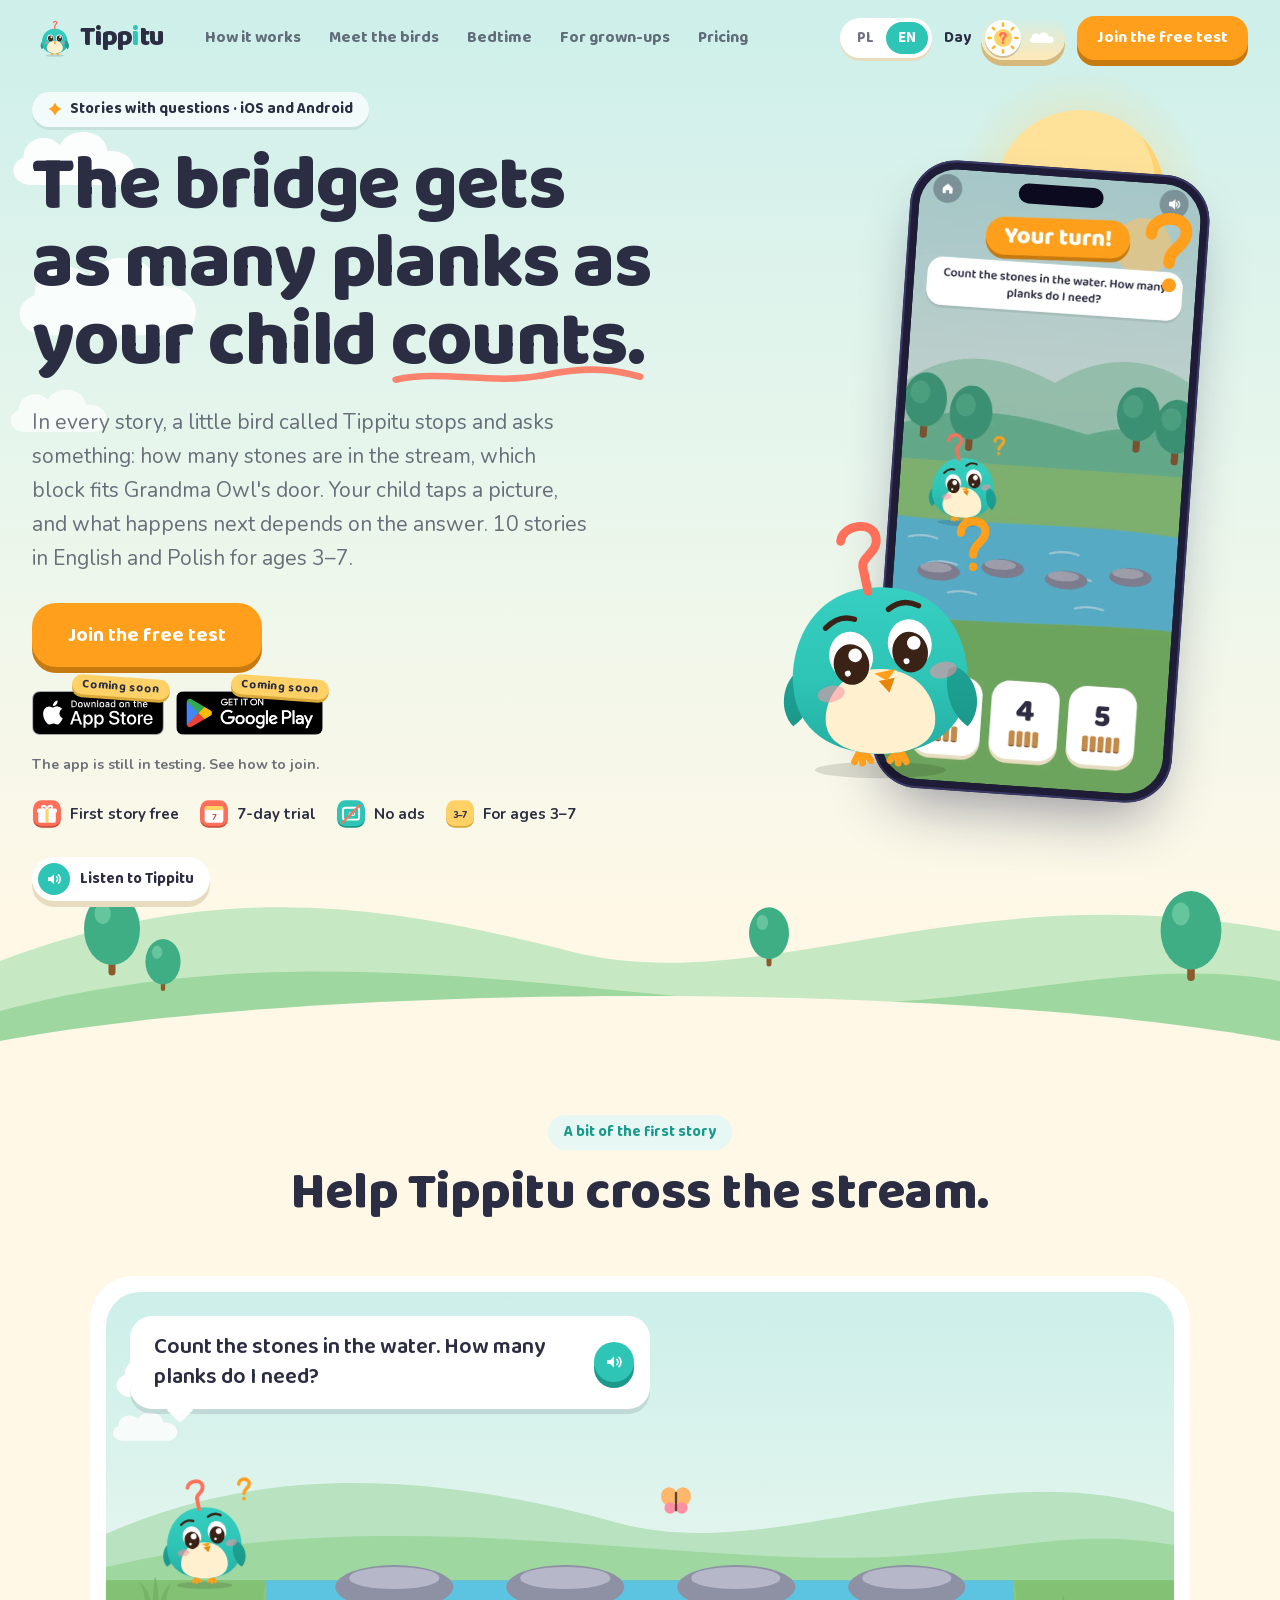
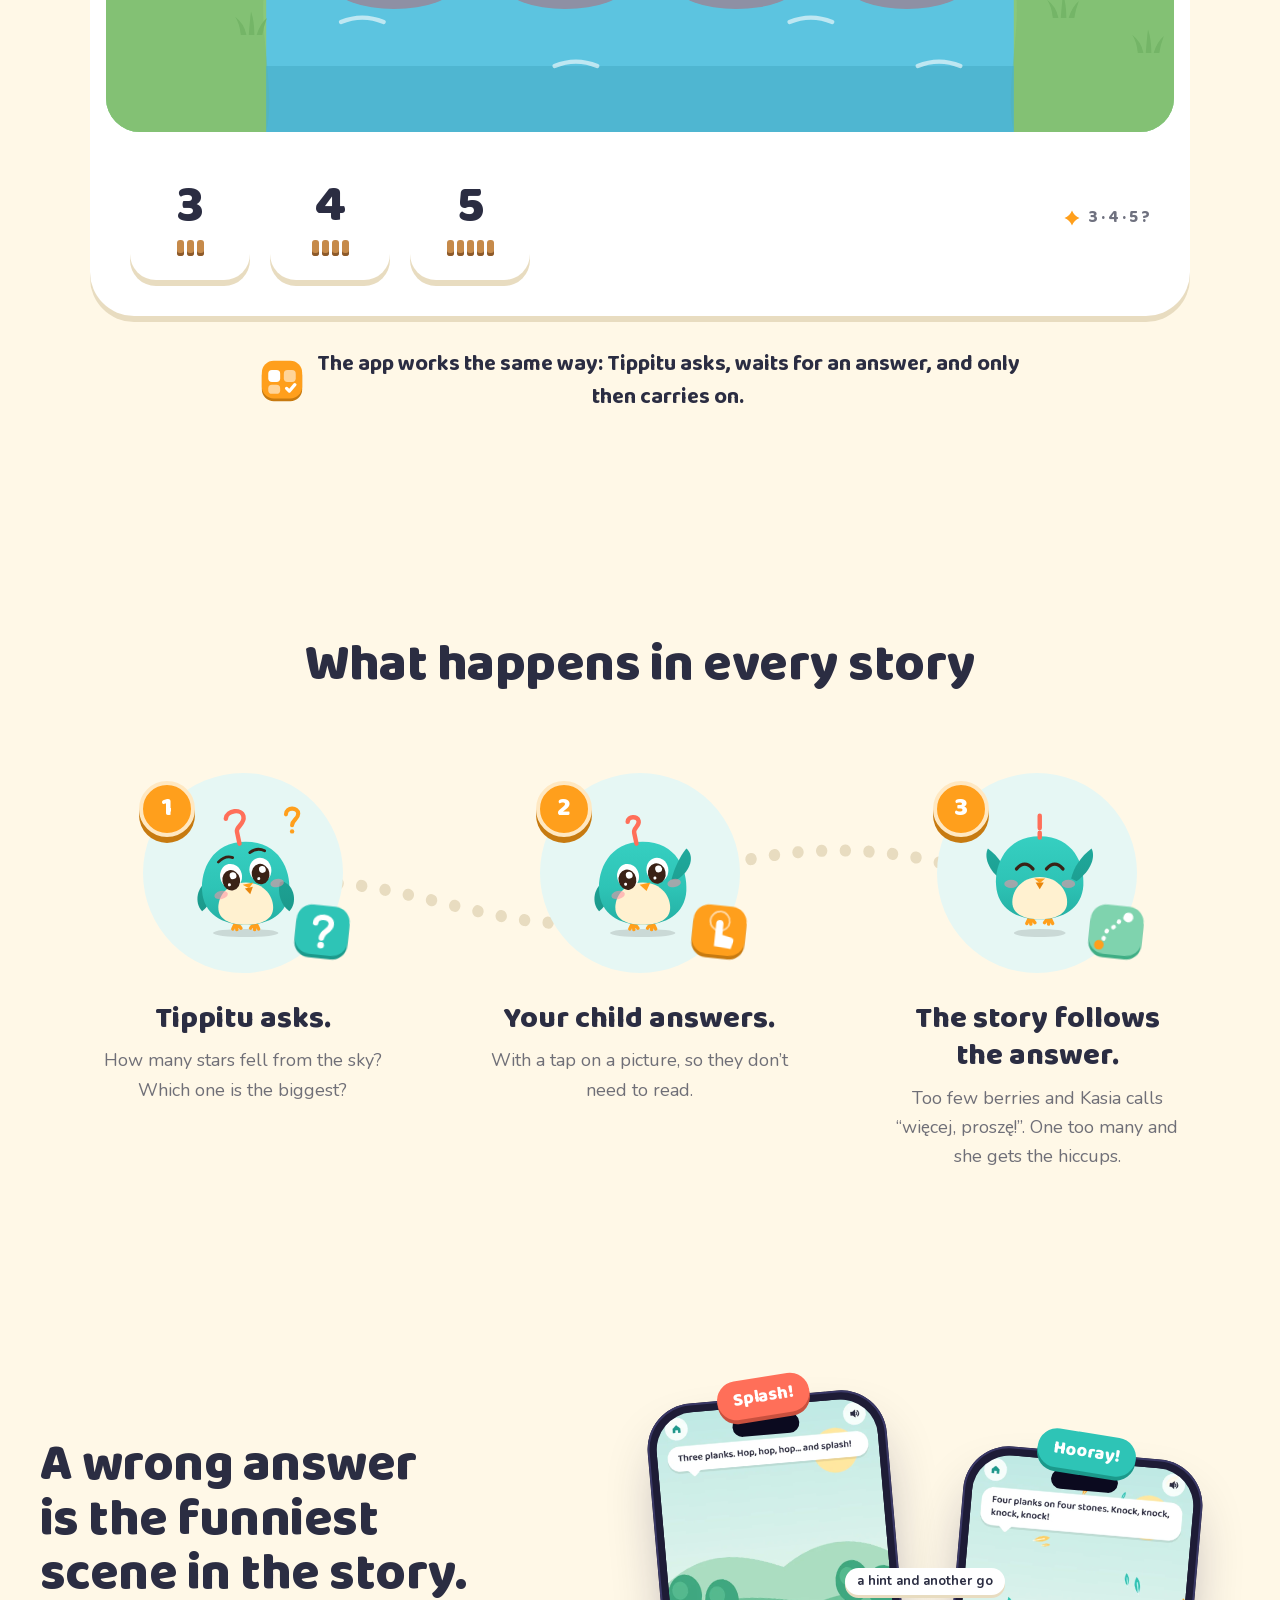
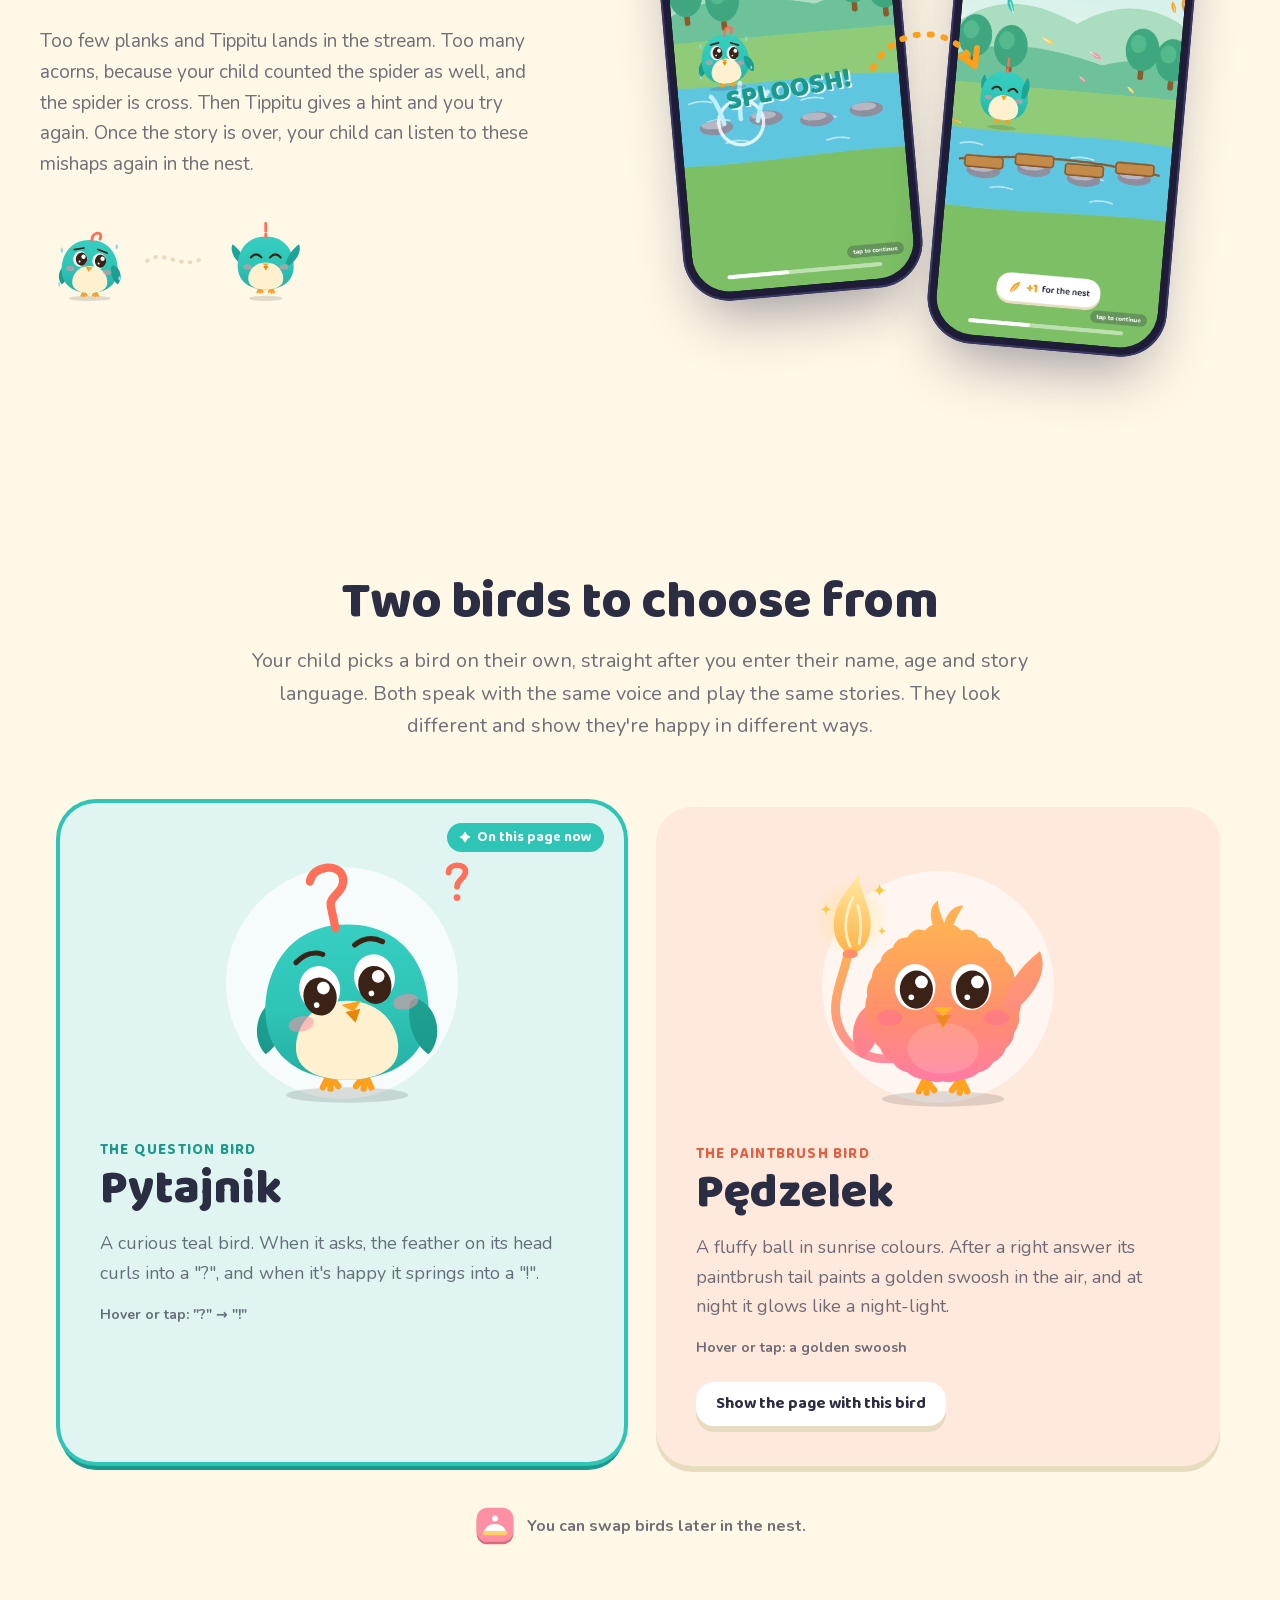
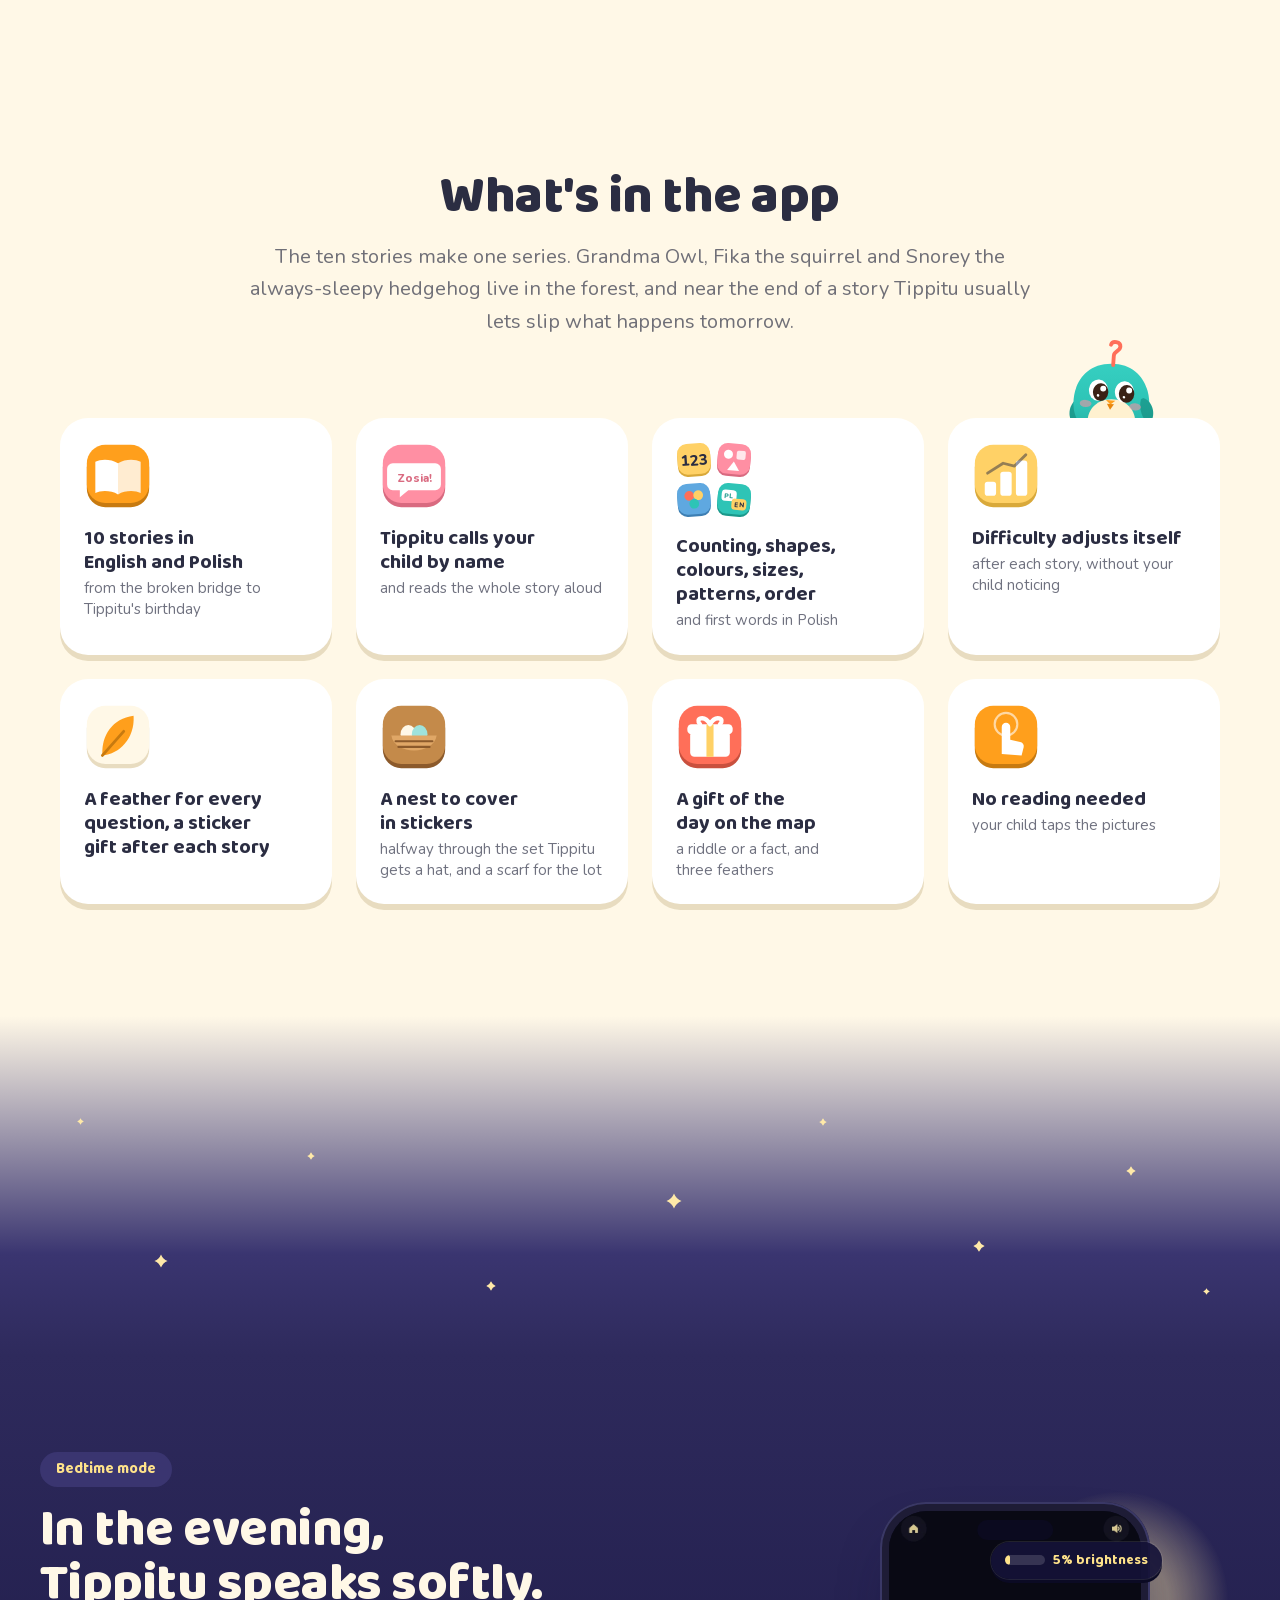
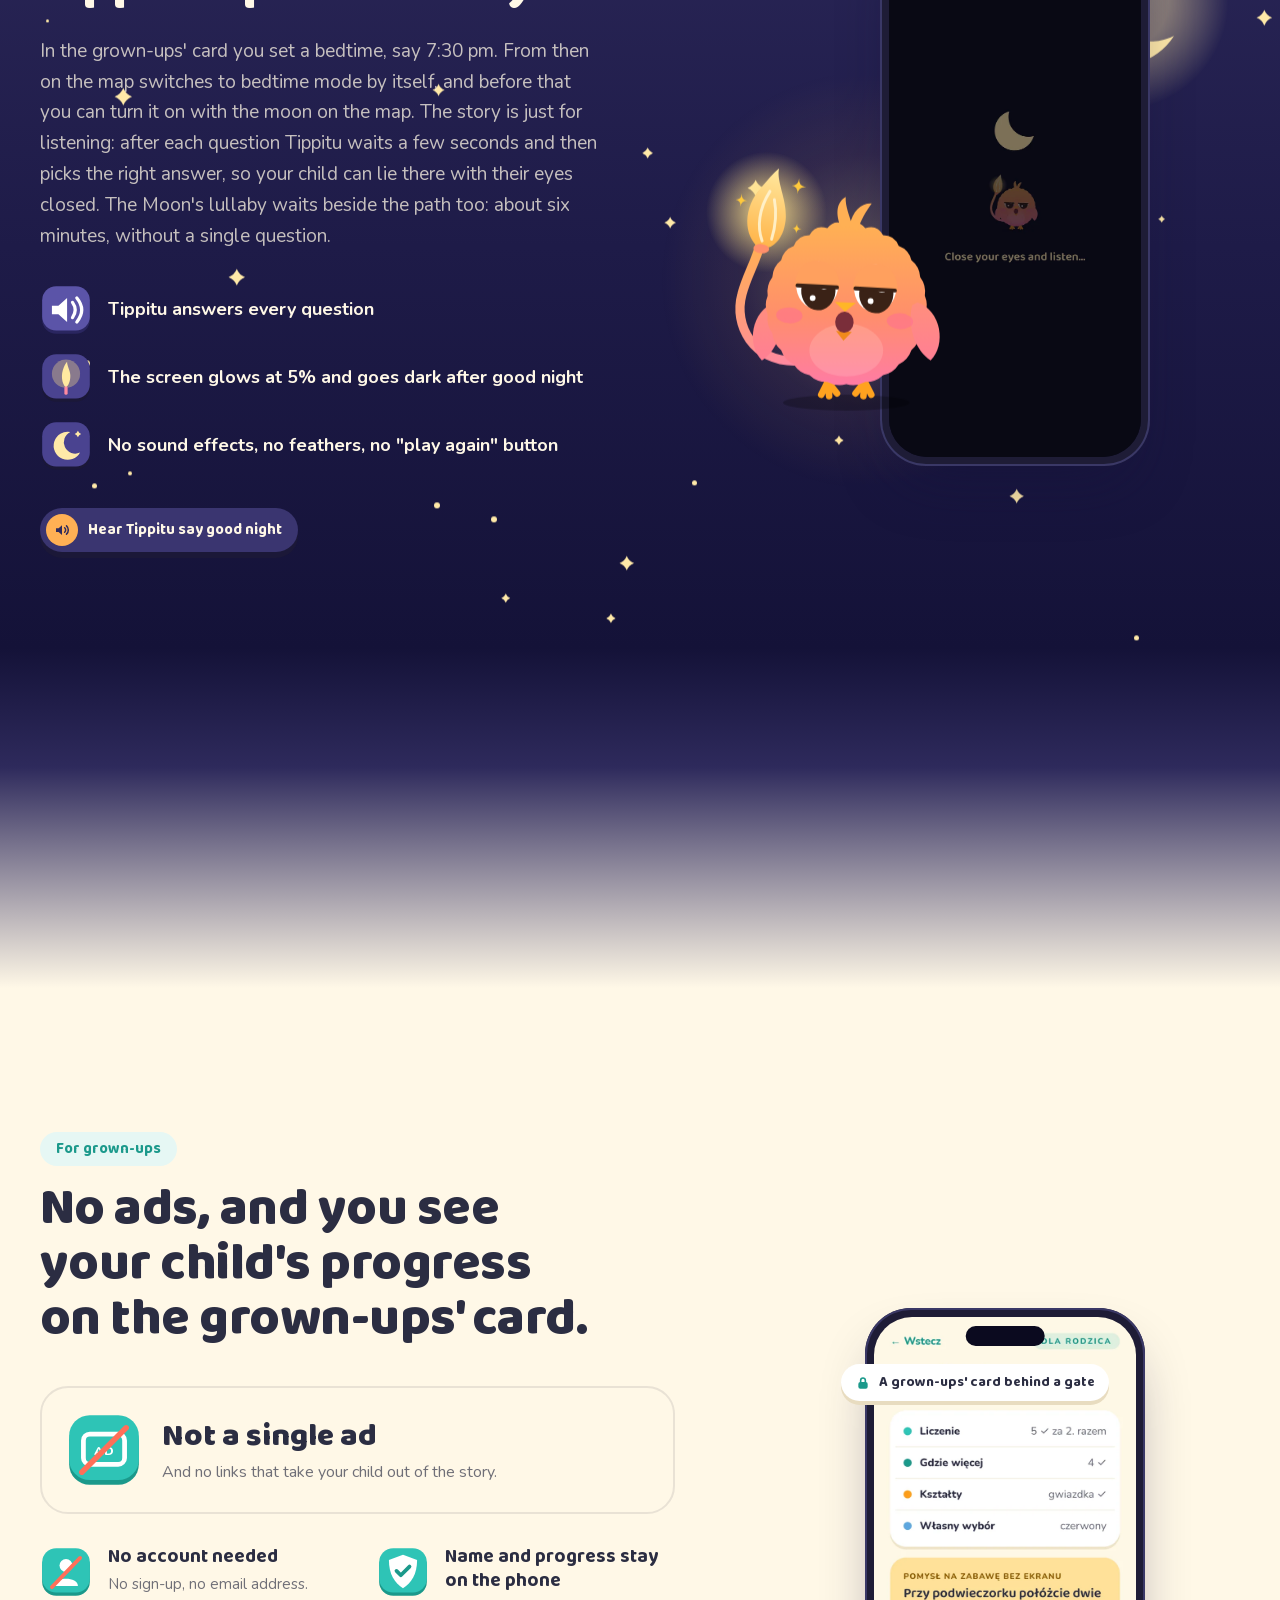
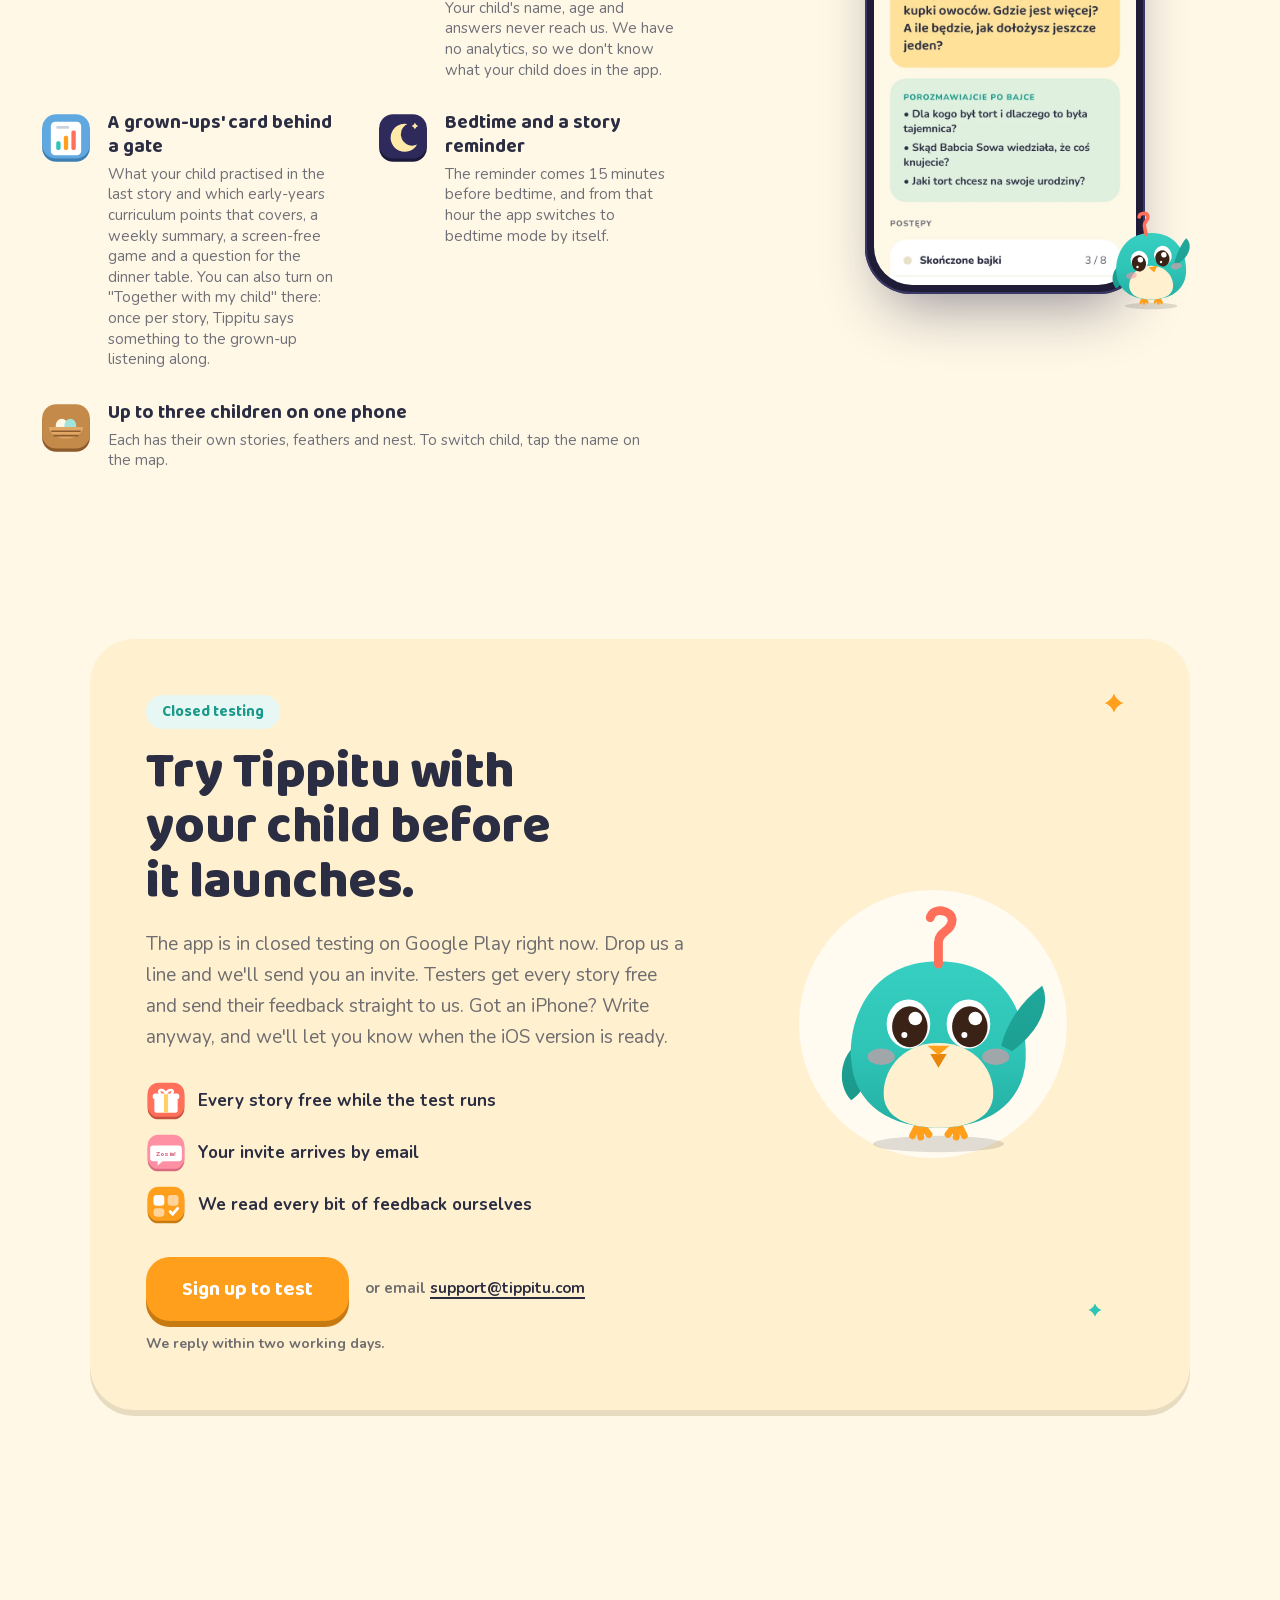
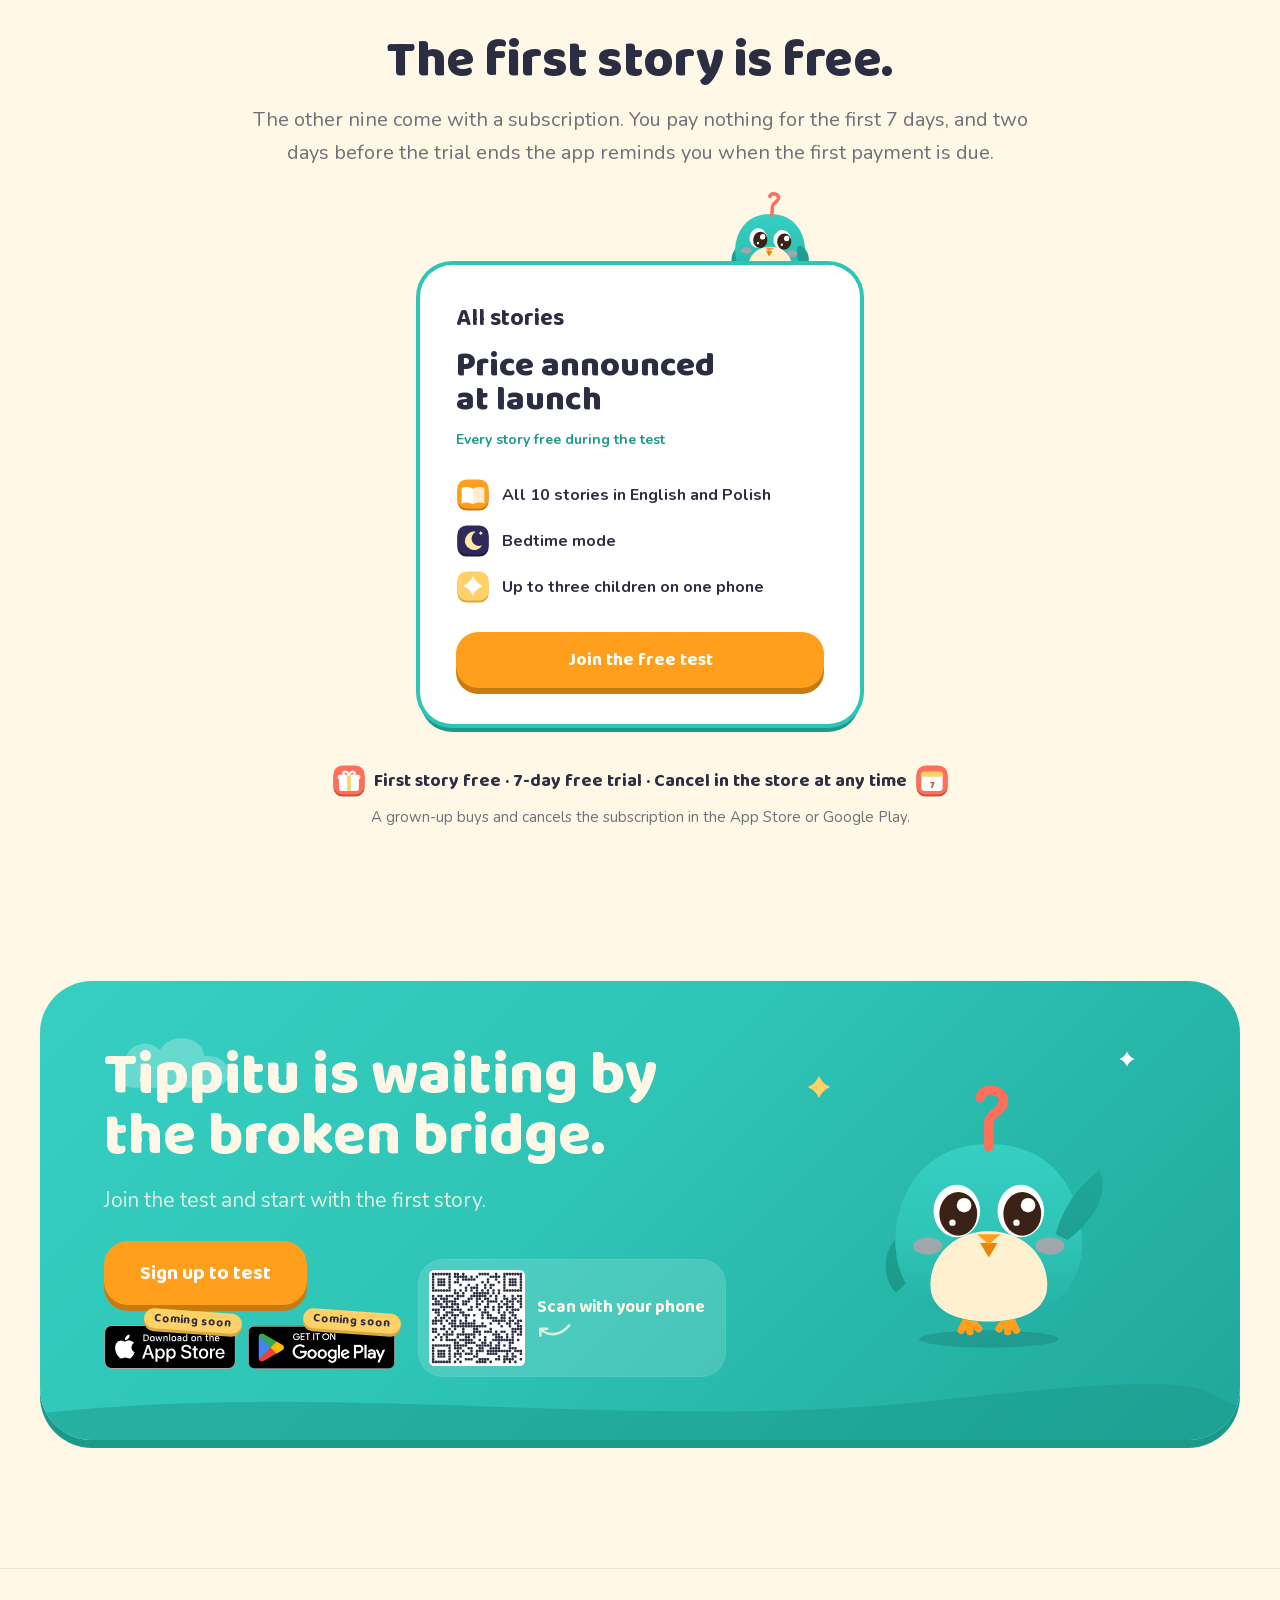
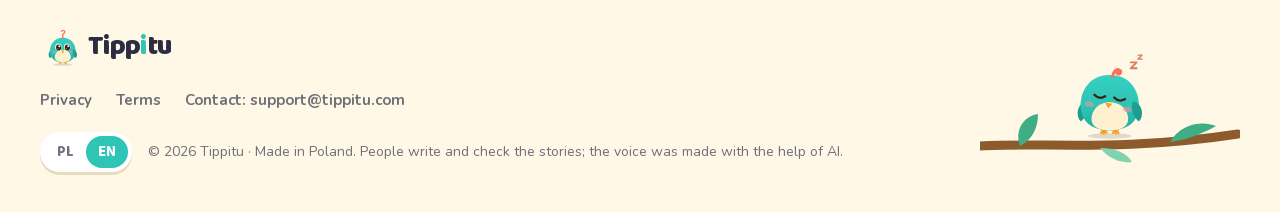
==== commit 45d74450: "Update the site: new landing copy, legal pages and a livelier demo Co-Authored-By: Claude Opus 5.5 (" ====
--- a/en/index.html
+++ b/en/index.html
@@ -3,8 +3,8 @@
   <head>
     <meta charset="UTF-8" />
     <meta name="viewport" content="width=device-width, initial-scale=1.0, viewport-fit=cover" />
-    <title>Tippitu: interactive stories for kids 3–7 | Your child decides</title>
-    <meta name="description" content="Stories in English and Polish where your child's answer changes what happens next. Counting, shapes, colours and a bedtime mode. No ads. First story free." />
+    <title>Tippitu: interactive stories for kids aged 3–7, in English and Polish</title>
+    <meta name="description" content="Stories for kids aged 3–7 in English and Polish. Tippitu the bird asks, your child taps a picture, and the bridge gets as many planks as they counted. No ads, first story free." />
     <link rel="preload" href="../assets/fonts/baloo-latin.woff2" as="font" type="font/woff2" crossorigin />
     <link rel="preload" href="../assets/fonts/baloo-latin-ext.woff2" as="font" type="font/woff2" crossorigin />
     <link rel="preload" href="../assets/fonts/nunito-latin.woff2" as="font" type="font/woff2" crossorigin />
@@ -20,16 +20,16 @@
     <meta property="og:site_name" content="Tippitu" />
     <meta property="og:locale" content="en_US" />
     <meta property="og:url" content="https://hardcodejan.github.io/tikitu-docs/en/" />
-    <meta property="og:title" content="Tippitu: stories where your child decides" />
-    <meta property="og:description" content="Stories in English and Polish where your child's answer changes what happens next. Counting, shapes, colours and a bedtime mode. No ads. First story free." />
+    <meta property="og:title" content="Tippitu: stories where your child's answer changes what happens" />
+    <meta property="og:description" content="Stories for kids aged 3–7 in English and Polish. Tippitu the bird asks, your child taps a picture, and the bridge gets as many planks as they counted. No ads, first story free." />
     <meta property="og:image" content="https://hardcodejan.github.io/tikitu-docs/assets/brand/og-en.png" />
     <meta property="og:image:width" content="1200" />
     <meta property="og:image:height" content="630" />
     <meta name="twitter:card" content="summary_large_image" />
-    <meta name="twitter:title" content="Tippitu: stories where your child decides" />
-    <meta name="twitter:description" content="Stories in English and Polish where your child's answer changes what happens next. Counting, shapes, colours and a bedtime mode. No ads. First story free." />
+    <meta name="twitter:title" content="Tippitu: stories where your child's answer changes what happens" />
+    <meta name="twitter:description" content="Stories for kids aged 3–7 in English and Polish. Tippitu the bird asks, your child taps a picture, and the bridge gets as many planks as they counted. No ads, first story free." />
     <meta name="twitter:image" content="https://hardcodejan.github.io/tikitu-docs/assets/brand/og-en.png" />
-    <script type="application/ld+json">{"@context":"https://schema.org","@type":"MobileApplication","name":"Tippitu","operatingSystem":"iOS, Android","applicationCategory":"EducationalApplication","description":"Stories in English and Polish where your child's answer changes what happens next. Counting, shapes, colours and a bedtime mode. No ads. First story free.","inLanguage":"en","url":"https://hardcodejan.github.io/tikitu-docs/en/","offers":{"@type":"Offer","price":"0","priceCurrency":"USD"}}</script>
+    <script type="application/ld+json">{"@context":"https://schema.org","@type":"MobileApplication","name":"Tippitu","operatingSystem":"iOS, Android","applicationCategory":"EducationalApplication","description":"Stories for kids aged 3–7 in English and Polish. Tippitu the bird asks, your child taps a picture, and the bridge gets as many planks as they counted. No ads, first story free.","inLanguage":"en","url":"https://hardcodejan.github.io/tikitu-docs/en/","offers":{"@type":"Offer","price":"0","priceCurrency":"USD"}}</script>
     <script>
       ;(function () {
         var h = document.documentElement
@@ -55,8 +55,8 @@
         }, 2500)
       })()
     </script>
-    <script type="module" crossorigin src="../assets/app/entry-client-7hfWBc5y.js"></script>
-    <link rel="stylesheet" crossorigin href="../assets/app/entry-client-DwG1QclZ.css">
+    <script type="module" crossorigin src="../assets/app/entry-client-DZuP1AeD.js"></script>
+    <link rel="stylesheet" crossorigin href="../assets/app/entry-client-C7ezQ9gv.css">
   </head>
   <body>
     <div id="root"><link rel="preload" as="image" href="../assets/badges/app-store-en.svg"/><link rel="preload" as="image" href="../assets/badges/google-play-en.png"/><link rel="preload" as="image" href="../assets/screens/dzien-pytajnik-pytanie-en.webp" fetchPriority="high"/><div class="min-h-screen overflow-x-clip bg-bg"><a href="#main" class="skip-link">Skip to content</a><header class="fixed inset-x-0 top-0 z-50 transition-[background-color,box-shadow] duration-300 "><div class="mx-auto flex h-[76px] max-w-[1320px] items-center gap-3 px-4 md:px-8"><a href="#top" class="group inline-flex items-center gap-1 " aria-label="Tippitu"><div class="bird bird-pytajnik bird-talk bird-nomark h-11 w-11 transition-transform duration-300 ease-[var(--ease-spring)] group-hover:-rotate-6 group-hover:scale-110" aria-hidden="true"><div class="bird-breathe"><div class="bird-pose"><svg xmlns="http://www.w3.org/2000/svg" viewBox="-10 -10 220 220" aria-hidden="true" focusable="false">
@@ -82,7 +82,7 @@
 <g id="R5a-beak"><path d="M98 122 L110 122 L104 132 Z" fill="#E8860C"/><path d="M96 116 L112 116 L104 123 Z" fill="#FF9F1C"/></g>
 </g>
 </g>
-</svg></div></div></div><span class="font-display text-[28px] font-extrabold leading-none tracking-tight text-ink">Tipp<span class="text-accent">i</span>tu</span></a><nav class="ml-4 hidden lg:flex" aria-label="Main"><a href="#jak-to-dziala" class="rounded-full px-3.5 py-2 font-display text-[16px] font-bold text-ink-soft transition-colors hover:bg-tint hover:text-ink">How it works</a><a href="#ptaszki" class="rounded-full px-3.5 py-2 font-display text-[16px] font-bold text-ink-soft transition-colors hover:bg-tint hover:text-ink">Meet the birds</a><a href="#na-dobranoc" class="rounded-full px-3.5 py-2 font-display text-[16px] font-bold text-ink-soft transition-colors hover:bg-tint hover:text-ink">Bedtime</a><a href="#dla-rodzicow" class="rounded-full px-3.5 py-2 font-display text-[16px] font-bold text-ink-soft transition-colors hover:bg-tint hover:text-ink">For grown-ups</a><a href="#cena" class="rounded-full px-3.5 py-2 font-display text-[16px] font-bold text-ink-soft transition-colors hover:bg-tint hover:text-ink">Pricing</a></nav><div class="ml-auto flex items-center gap-2.5 md:gap-3"><div role="group" aria-label="Page language" class="relative grid h-10 w-[92px] shrink-0 grid-cols-2 rounded-full bg-surface p-1 shadow-[0_3px_0_var(--surface-shadow)] hidden md:grid"><span class="absolute bottom-1 left-1 top-1 w-[42px] rounded-full bg-accent translate-x-[42px]" aria-hidden="true"></span><a href="../" hrefLang="pl" lang="pl" title="Wersja polska" class="relative z-10 grid place-items-center rounded-full font-display text-[15px] font-bold uppercase text-ink-soft transition-colors duration-300 hover:text-ink">pl</a><span aria-current="page" lang="en" class="relative z-10 grid place-items-center rounded-full font-display text-[15px] font-bold uppercase text-white night:text-navy">en</span></div><div class="flex items-center gap-2.5"><span class="hidden whitespace-nowrap text-right font-display text-[15px] font-bold text-ink xl:inline">Day</span><button type="button" role="switch" aria-checked="false" aria-label="Page theme: Day / Bedtime" title="Day / Bedtime" class="chunky relative h-[44px] w-[84px] shrink-0 overflow-hidden rounded-full bg-[linear-gradient(180deg,#CDEFEA,#FFE8B8)] [--sh:#D6B97A]"><svg viewBox="0 0 240 120" class="absolute right-2 top-[14px] w-[30px] text-white transition-all duration-500 opacity-100" aria-hidden="true"><path d="M50 104 C20 104, 10 70, 38 60 C36 30, 76 18, 96 40 C110 10, 168 12, 172 50 C206 46, 226 76, 206 96 C200 102, 194 104, 186 104 Z" fill="currentColor"></path></svg><span class="absolute inset-0 transition-opacity duration-500 opacity-0"><svg viewBox="0 0 64 64" class="absolute left-[12px] top-[10px] w-[9px] text-moon" aria-hidden="true"><path d="M32 2 Q40.4 23.6 62 32 Q40.4 40.4 32 62 Q23.6 40.4 2 32 Q23.6 23.6 32 2 Z" fill="currentColor"></path></svg><svg viewBox="0 0 64 64" class="absolute left-[26px] top-[25px] w-[6px] text-moon" aria-hidden="true"><path d="M32 2 Q40.4 23.6 62 32 Q40.4 40.4 32 62 Q23.6 40.4 2 32 Q23.6 23.6 32 2 Z" fill="currentColor"></path></svg><span class="absolute left-[33px] top-[12px] h-[3px] w-[3px] rounded-full bg-moon"></span></span><span class="absolute left-[4px] top-[4px] grid h-[36px] w-[36px] place-items-center rounded-full shadow-[0_2px_0_rgba(0,0,0,0.18)] transition-[transform,background-color] duration-500 ease-[var(--ease-spring)] translate-x-0 bg-white"><span class="absolute inset-[1px] transition-all duration-500 ease-[var(--ease-spring)] opacity-100"><svg viewBox="0 0 40 40" class="h-full w-full" aria-hidden="true"><g class="sun-rays" style="transform-origin:20px 20px"><rect x="18.5" y="1.5" width="3" height="5.5" rx="1.5" fill="#FFB627" transform="rotate(0 20 20)"></rect><rect x="18.5" y="1.5" width="3" height="5.5" rx="1.5" fill="#FFB627" transform="rotate(45 20 20)"></rect><rect x="18.5" y="1.5" width="3" height="5.5" rx="1.5" fill="#FFB627" transform="rotate(90 20 20)"></rect><rect x="18.5" y="1.5" width="3" height="5.5" rx="1.5" fill="#FFB627" transform="rotate(135 20 20)"></rect><rect x="18.5" y="1.5" width="3" height="5.5" rx="1.5" fill="#FFB627" transform="rotate(180 20 20)"></rect><rect x="18.5" y="1.5" width="3" height="5.5" rx="1.5" fill="#FFB627" transform="rotate(225 20 20)"></rect><rect x="18.5" y="1.5" width="3" height="5.5" rx="1.5" fill="#FFB627" transform="rotate(270 20 20)"></rect><rect x="18.5" y="1.5" width="3" height="5.5" rx="1.5" fill="#FFB627" transform="rotate(315 20 20)"></rect></g><circle cx="20" cy="20" r="10.5" fill="#FFD166"></circle><path d="M16.8 17 C16.8 13.6 23.2 13.6 23.2 16.8 C23.2 19.3 20 19.5 20 22" stroke="#FF6F59" stroke-width="2.8" fill="none" stroke-linecap="round"></path><circle cx="20" cy="25.4" r="1.6" fill="#FF6F59"></circle></svg></span><span class="absolute inset-[2px] transition-all duration-500 ease-[var(--ease-spring)] -rotate-90 scale-50 opacity-0"><svg viewBox="0 0 40 40" class="h-full w-full" aria-hidden="true"><circle cx="28" cy="11" r="9" fill="#FFE38A" opacity="0.35"></circle><path d="M21 9 A12.5 12.5 0 1 0 31 27 A9.5 9.5 0 1 1 21 9 Z" fill="#FFE9A8"></path><path d="M28 17.5 C25 15.5 25 10.5 28 6.5 C29 9.5 32 11.5 31.5 14.5 C31.2 17 29.8 18.1 28 17.5 Z" fill="#FFE38A"></path><path d="M28 17.5 C27.4 21 25.6 23 23 24" stroke="#FF8AA0" stroke-width="1.8" fill="none" stroke-linecap="round"></path></svg></span></span></button></div><div class="hidden sm:block"><a href="#testy" class="chunky inline-flex select-none items-center justify-center gap-2 whitespace-nowrap font-display font-bold leading-none h-11 px-5 text-[16px] rounded-[18px] bg-[var(--btn)] text-[var(--on-btn)] [--sh:var(--btn-shadow)]  ">Join the free test</a></div><button type="button" class="grid h-11 w-11 place-items-center rounded-full bg-surface text-ink shadow-[0_3px_0_var(--surface-shadow)] lg:hidden" aria-expanded="false" aria-label="Menu"><svg viewBox="0 0 24 24" class="h-6 w-6" aria-hidden="true"><path d="M4 7h16M4 12h16M4 17h10" stroke="currentColor" stroke-width="2.6" stroke-linecap="round"></path></svg></button></div></div></header><main id="main" tabindex="-1" class="outline-none"><section id="top" class="relative overflow-hidden bg-[linear-gradient(180deg,#CDEFEA_0%,#E9F6EC_45%,#FFF8E7_85%)] pt-[76px] night:bg-[radial-gradient(120%_90%_at_72%_8%,#3A3572_0%,#2E2A5C_35%,#141238_100%)]"><div class="pointer-events-none absolute inset-0" aria-hidden="true"><div class="parallax absolute -right-[8%] top-[84px] sm:right-[6%] sm:top-[96px] md:right-[9%] md:top-[110px]" style="--speed:0.25"><div class="sun relative h-[104px] w-[104px] sm:h-[120px] sm:w-[120px] md:h-[170px] md:w-[170px]"><div class="absolute -inset-10 rounded-full bg-[radial-gradient(closest-side,rgba(255,209,102,0.55),transparent)]"></div><div class="absolute inset-0 rounded-full bg-[#FFE29A] shadow-[inset_-10px_-12px_0_rgba(255,183,39,0.35)]"></div></div><div class="moon absolute -left-6 -top-6 h-[130px] w-[130px] sm:h-[150px] sm:w-[150px] md:h-[210px] md:w-[210px]"><svg viewBox="0 0 200 200" class="h-full w-full" aria-hidden="true"><defs><radialGradient id="mgR4kb" cx="100" cy="100" r="100" gradientUnits="userSpaceOnUse"><stop offset="0.45" stop-color="#FFE9A8" stop-opacity="0.45"></stop><stop offset="1" stop-color="#FFE9A8" stop-opacity="0"></stop></radialGradient></defs><circle cx="100" cy="100" r="100" fill="url(#mgR4kb)"></circle><path d="M120 46 A58 58 0 1 0 150 132 A46 46 0 1 1 120 46 Z" fill="#FFE9A8"></path></svg></div></div><div class="absolute inset-0 transition-opacity duration-700 night:opacity-0"><svg viewBox="0 0 240 120" class="cloud-drift absolute top-[120px] w-[150px] text-white/90" style="--dur:80s;--delay:-20s" aria-hidden="true"><path d="M50 104 C20 104, 10 70, 38 60 C36 30, 76 18, 96 40 C110 10, 168 12, 172 50 C206 46, 226 76, 206 96 C200 102, 194 104, 186 104 Z" fill="currentColor"></path></svg><svg viewBox="0 0 240 120" class="cloud-drift absolute top-[240px] w-[220px] text-white/80" style="--dur:110s;--delay:-70s" aria-hidden="true"><path d="M50 104 C20 104, 10 70, 38 60 C36 30, 76 18, 96 40 C110 10, 168 12, 172 50 C206 46, 226 76, 206 96 C200 102, 194 104, 186 104 Z" fill="currentColor"></path></svg><svg viewBox="0 0 240 120" class="cloud-drift absolute top-[380px] w-[120px] text-white/70" style="--dur:95s;--delay:-45s" aria-hidden="true"><path d="M50 104 C20 104, 10 70, 38 60 C36 30, 76 18, 96 40 C110 10, 168 12, 172 50 C206 46, 226 76, 206 96 C200 102, 194 104, 186 104 Z" fill="currentColor"></path></svg></div></div><div class="relative mx-auto grid max-w-[1320px] items-center gap-6 px-5 pb-[150px] pt-8 md:px-8 md:pb-[190px] lg:min-h-[760px] lg:grid-cols-[1.08fr_0.92fr] lg:pt-4"><div class="relative z-10"><p class="mb-5 inline-flex items-center gap-2 rounded-full bg-white/70 px-4 py-1.5 font-display text-[15px] font-bold text-ink shadow-[0_3px_0_rgba(43,45,66,0.08)] night:bg-white/10"><svg viewBox="0 0 64 64" class="h-3.5 w-3.5 text-[#FF9F1C] night:text-gold" aria-hidden="true"><path d="M32 2 Q40.4 23.6 62 32 Q40.4 40.4 32 62 Q23.6 40.4 2 32 Q23.6 23.6 32 2 Z" fill="currentColor"></path></svg>Interactive stories · iOS and Android</p><div class="relative"><h1 class="text-[42px] font-extrabold leading-[1] tracking-[-0.015em] text-ink sm:text-[56px] lg:text-[68px] xl:text-[78px] ">Stories where your child <span class="relative inline-block whitespace-nowrap"><span class="relative z-10">decides.</span><svg viewBox="0 0 300 30" preserveAspectRatio="none" class="absolute -bottom-[0.08em] left-0 h-[0.28em] w-full" aria-hidden="true"><path d="M6 20 C 60 6, 120 28, 180 14 S 270 8, 294 16" stroke="#FF6F59" stroke-width="9" fill="none" stroke-linecap="round" opacity="0.85"></path></svg></span></h1></div><p class="mt-6 max-w-[560px] text-[18px] leading-relaxed text-ink-soft md:text-[21px] ">In every story, a little bird called Tippitu stops and asks a question. Your child&#x27;s answer changes what happens next. 10 stories in English and Polish for ages 3–7.</p><div class="mt-7"><a href="#testy" class="chunky inline-flex select-none items-center justify-center gap-2 whitespace-nowrap font-display font-bold leading-none h-16 px-9 text-[20px] rounded-[24px] bg-[var(--btn)] text-[var(--on-btn)] [--sh:var(--btn-shadow)]  ">Join the free test</a></div><div class="flex flex-wrap items-center gap-3 pt-5 mt-1"><div data-reveal="wiggle" class="" style="--i:0"><a href="#testy" class="relative inline-block shrink-0 transition-transform duration-200 ease-[var(--ease-spring)] hover:-translate-y-0.5" aria-label="Download on the App Store (Coming soon)" title="The app is still in testing. See how to join."><img src="../assets/badges/app-store-en.svg" alt="Download on the App Store" style="height:44px;width:131.56px" class="block object-contain"/><span class="badge-ribbon pointer-events-none absolute -top-[14px] right-[-6px] rotate-[4deg] whitespace-nowrap rounded-full bg-[#FFD166] px-2.5 py-[4px] font-display text-[12px] font-bold leading-none text-[#2B2D42] shadow-[0_3px_0_#D9A93A]">Coming soon</span></a></div><div data-reveal="wiggle" class="" style="--i:1"><a href="#testy" class="relative inline-block shrink-0 transition-transform duration-200 ease-[var(--ease-spring)] hover:-translate-y-0.5" style="height:44px;width:147.71428571428572px" aria-label="Get it on Google Play (Coming soon)" title="The app is still in testing. See how to join."><span class="absolute inset-0 overflow-hidden rounded-[8px]"><img src="../assets/badges/google-play-en.png" alt="Get it on Google Play" class="absolute max-w-none" style="width:169.1904761904762px;height:65.47619047619048px;left:-10.738095238095239px;top:-10.738095238095239px"/></span><span class="badge-ribbon pointer-events-none absolute -top-[14px] right-[-6px] rotate-[4deg] whitespace-nowrap rounded-full bg-[#FFD166] px-2.5 py-[4px] font-display text-[12px] font-bold leading-none text-[#2B2D42] shadow-[0_3px_0_#D9A93A]">Coming soon</span></a></div><p class="basis-full text-[14px] font-bold text-ink-soft">The app is still in testing. See how to join.</p></div><ul class="mt-6 flex flex-wrap gap-x-5 gap-y-3"><li class="inline-flex items-center gap-2 text-[15px] font-bold text-ink"><span class="inline-block shrink-0 align-middle [&amp;_svg]:block " style="width:30px;height:30px" aria-hidden="true"><svg xmlns="http://www.w3.org/2000/svg" width="100%" height="100%" aria-hidden="true" focusable="false" viewBox="0 0 96 96">
+</svg></div></div></div><span class="font-display text-[28px] font-extrabold leading-none tracking-tight text-ink">Tipp<span class="text-accent">i</span>tu</span></a><nav class="ml-4 hidden lg:flex" aria-label="Main"><a href="#jak-to-dziala" class="rounded-full px-3.5 py-2 font-display text-[16px] font-bold text-ink-soft transition-colors hover:bg-tint hover:text-ink">How it works</a><a href="#ptaszki" class="rounded-full px-3.5 py-2 font-display text-[16px] font-bold text-ink-soft transition-colors hover:bg-tint hover:text-ink">Meet the birds</a><a href="#na-dobranoc" class="rounded-full px-3.5 py-2 font-display text-[16px] font-bold text-ink-soft transition-colors hover:bg-tint hover:text-ink">Bedtime</a><a href="#dla-rodzicow" class="rounded-full px-3.5 py-2 font-display text-[16px] font-bold text-ink-soft transition-colors hover:bg-tint hover:text-ink">For grown-ups</a><a href="#cena" class="rounded-full px-3.5 py-2 font-display text-[16px] font-bold text-ink-soft transition-colors hover:bg-tint hover:text-ink">Pricing</a></nav><div class="ml-auto flex items-center gap-2.5 md:gap-3"><div role="group" aria-label="Page language" class="relative grid h-10 w-[92px] shrink-0 grid-cols-2 rounded-full bg-surface p-1 shadow-[0_3px_0_var(--surface-shadow)] hidden md:grid"><span class="absolute bottom-1 left-1 top-1 w-[42px] rounded-full bg-accent translate-x-[42px]" aria-hidden="true"></span><a href="../" hrefLang="pl" lang="pl" title="Wersja polska" class="relative z-10 grid place-items-center rounded-full font-display text-[15px] font-bold uppercase text-ink-soft transition-colors duration-300 hover:text-ink">pl</a><span aria-current="page" lang="en" class="relative z-10 grid place-items-center rounded-full font-display text-[15px] font-bold uppercase text-white night:text-navy">en</span></div><div class="flex items-center gap-2.5"><span class="hidden whitespace-nowrap text-right font-display text-[15px] font-bold text-ink xl:inline">Day</span><button type="button" role="switch" aria-checked="false" aria-label="Page theme: Day / Bedtime" title="Day / Bedtime" class="chunky relative h-[44px] w-[84px] shrink-0 overflow-hidden rounded-full bg-[linear-gradient(180deg,#CDEFEA,#FFE8B8)] [--sh:#D6B97A]"><svg viewBox="0 0 240 120" class="absolute right-2 top-[14px] w-[30px] text-white transition-all duration-500 opacity-100" aria-hidden="true"><path d="M50 104 C20 104, 10 70, 38 60 C36 30, 76 18, 96 40 C110 10, 168 12, 172 50 C206 46, 226 76, 206 96 C200 102, 194 104, 186 104 Z" fill="currentColor"></path></svg><span class="absolute inset-0 transition-opacity duration-500 opacity-0"><svg viewBox="0 0 64 64" class="absolute left-[12px] top-[10px] w-[9px] text-moon" aria-hidden="true"><path d="M32 2 Q40.4 23.6 62 32 Q40.4 40.4 32 62 Q23.6 40.4 2 32 Q23.6 23.6 32 2 Z" fill="currentColor"></path></svg><svg viewBox="0 0 64 64" class="absolute left-[26px] top-[25px] w-[6px] text-moon" aria-hidden="true"><path d="M32 2 Q40.4 23.6 62 32 Q40.4 40.4 32 62 Q23.6 40.4 2 32 Q23.6 23.6 32 2 Z" fill="currentColor"></path></svg><span class="absolute left-[33px] top-[12px] h-[3px] w-[3px] rounded-full bg-moon"></span></span><span class="absolute left-[4px] top-[4px] grid h-[36px] w-[36px] place-items-center rounded-full shadow-[0_2px_0_rgba(0,0,0,0.18)] transition-[transform,background-color] duration-500 ease-[var(--ease-spring)] translate-x-0 bg-white"><span class="absolute inset-[1px] transition-all duration-500 ease-[var(--ease-spring)] opacity-100"><svg viewBox="0 0 40 40" class="h-full w-full" aria-hidden="true"><g class="sun-rays" style="transform-origin:20px 20px"><rect x="18.5" y="1.5" width="3" height="5.5" rx="1.5" fill="#FFB627" transform="rotate(0 20 20)"></rect><rect x="18.5" y="1.5" width="3" height="5.5" rx="1.5" fill="#FFB627" transform="rotate(45 20 20)"></rect><rect x="18.5" y="1.5" width="3" height="5.5" rx="1.5" fill="#FFB627" transform="rotate(90 20 20)"></rect><rect x="18.5" y="1.5" width="3" height="5.5" rx="1.5" fill="#FFB627" transform="rotate(135 20 20)"></rect><rect x="18.5" y="1.5" width="3" height="5.5" rx="1.5" fill="#FFB627" transform="rotate(180 20 20)"></rect><rect x="18.5" y="1.5" width="3" height="5.5" rx="1.5" fill="#FFB627" transform="rotate(225 20 20)"></rect><rect x="18.5" y="1.5" width="3" height="5.5" rx="1.5" fill="#FFB627" transform="rotate(270 20 20)"></rect><rect x="18.5" y="1.5" width="3" height="5.5" rx="1.5" fill="#FFB627" transform="rotate(315 20 20)"></rect></g><circle cx="20" cy="20" r="10.5" fill="#FFD166"></circle><path d="M16.8 17 C16.8 13.6 23.2 13.6 23.2 16.8 C23.2 19.3 20 19.5 20 22" stroke="#FF6F59" stroke-width="2.8" fill="none" stroke-linecap="round"></path><circle cx="20" cy="25.4" r="1.6" fill="#FF6F59"></circle></svg></span><span class="absolute inset-[2px] transition-all duration-500 ease-[var(--ease-spring)] -rotate-90 scale-50 opacity-0"><svg viewBox="0 0 40 40" class="h-full w-full" aria-hidden="true"><circle cx="28" cy="11" r="9" fill="#FFE38A" opacity="0.35"></circle><path d="M21 9 A12.5 12.5 0 1 0 31 27 A9.5 9.5 0 1 1 21 9 Z" fill="#FFE9A8"></path><path d="M28 17.5 C25 15.5 25 10.5 28 6.5 C29 9.5 32 11.5 31.5 14.5 C31.2 17 29.8 18.1 28 17.5 Z" fill="#FFE38A"></path><path d="M28 17.5 C27.4 21 25.6 23 23 24" stroke="#FF8AA0" stroke-width="1.8" fill="none" stroke-linecap="round"></path></svg></span></span></button></div><div class="hidden sm:block"><a href="#testy" class="chunky inline-flex select-none items-center justify-center gap-2 whitespace-nowrap font-display font-bold leading-none h-11 px-5 text-[16px] rounded-[18px] bg-[var(--btn)] text-[var(--on-btn)] [--sh:var(--btn-shadow)]  ">Join the free test</a></div><button type="button" class="grid h-11 w-11 place-items-center rounded-full bg-surface text-ink shadow-[0_3px_0_var(--surface-shadow)] lg:hidden" aria-expanded="false" aria-label="Menu"><svg viewBox="0 0 24 24" class="h-6 w-6" aria-hidden="true"><path d="M4 7h16M4 12h16M4 17h10" stroke="currentColor" stroke-width="2.6" stroke-linecap="round"></path></svg></button></div></div></header><main id="main" tabindex="-1" class="outline-none"><section id="top" class="relative overflow-hidden bg-[linear-gradient(180deg,#CDEFEA_0%,#E9F6EC_45%,#FFF8E7_85%)] pt-[76px] night:bg-[radial-gradient(120%_90%_at_72%_8%,#3A3572_0%,#2E2A5C_35%,#141238_100%)]"><div class="pointer-events-none absolute inset-0" aria-hidden="true"><div class="parallax absolute -right-[8%] top-[84px] sm:right-[6%] sm:top-[96px] md:right-[9%] md:top-[110px]" style="--speed:0.25"><div class="sun relative h-[104px] w-[104px] sm:h-[120px] sm:w-[120px] md:h-[170px] md:w-[170px]"><div class="absolute -inset-10 rounded-full bg-[radial-gradient(closest-side,rgba(255,209,102,0.55),transparent)]"></div><div class="absolute inset-0 rounded-full bg-[#FFE29A] shadow-[inset_-10px_-12px_0_rgba(255,183,39,0.35)]"></div></div><div class="moon absolute -left-6 -top-6 h-[130px] w-[130px] sm:h-[150px] sm:w-[150px] md:h-[210px] md:w-[210px]"><svg viewBox="0 0 200 200" class="h-full w-full" aria-hidden="true"><defs><radialGradient id="mgR4kb" cx="100" cy="100" r="100" gradientUnits="userSpaceOnUse"><stop offset="0.45" stop-color="#FFE9A8" stop-opacity="0.45"></stop><stop offset="1" stop-color="#FFE9A8" stop-opacity="0"></stop></radialGradient></defs><circle cx="100" cy="100" r="100" fill="url(#mgR4kb)"></circle><path d="M120 46 A58 58 0 1 0 150 132 A46 46 0 1 1 120 46 Z" fill="#FFE9A8"></path></svg></div></div><div class="absolute inset-0 transition-opacity duration-700 night:opacity-0"><svg viewBox="0 0 240 120" class="cloud-drift absolute top-[120px] w-[150px] text-white/90" style="--dur:80s;--delay:-20s" aria-hidden="true"><path d="M50 104 C20 104, 10 70, 38 60 C36 30, 76 18, 96 40 C110 10, 168 12, 172 50 C206 46, 226 76, 206 96 C200 102, 194 104, 186 104 Z" fill="currentColor"></path></svg><svg viewBox="0 0 240 120" class="cloud-drift absolute top-[240px] w-[220px] text-white/80" style="--dur:110s;--delay:-70s" aria-hidden="true"><path d="M50 104 C20 104, 10 70, 38 60 C36 30, 76 18, 96 40 C110 10, 168 12, 172 50 C206 46, 226 76, 206 96 C200 102, 194 104, 186 104 Z" fill="currentColor"></path></svg><svg viewBox="0 0 240 120" class="cloud-drift absolute top-[380px] w-[120px] text-white/70" style="--dur:95s;--delay:-45s" aria-hidden="true"><path d="M50 104 C20 104, 10 70, 38 60 C36 30, 76 18, 96 40 C110 10, 168 12, 172 50 C206 46, 226 76, 206 96 C200 102, 194 104, 186 104 Z" fill="currentColor"></path></svg></div></div><div class="relative mx-auto grid max-w-[1320px] items-center gap-6 px-5 pb-[150px] pt-8 md:px-8 md:pb-[190px] lg:min-h-[760px] lg:grid-cols-[1.08fr_0.92fr] lg:pt-4"><div class="relative z-10"><p class="mb-5 inline-flex items-center gap-2 rounded-full bg-white/70 px-4 py-1.5 font-display text-[15px] font-bold text-ink shadow-[0_3px_0_rgba(43,45,66,0.08)] night:bg-white/10"><svg viewBox="0 0 64 64" class="h-3.5 w-3.5 text-[#FF9F1C] night:text-gold" aria-hidden="true"><path d="M32 2 Q40.4 23.6 62 32 Q40.4 40.4 32 62 Q23.6 40.4 2 32 Q23.6 23.6 32 2 Z" fill="currentColor"></path></svg>Stories with questions · iOS and Android</p><div class="relative"><h1 class="text-[42px] font-extrabold leading-[1] tracking-[-0.015em] text-ink sm:text-[56px] lg:text-[68px] xl:text-[78px] ">The bridge gets as many planks as your child <span class="relative inline-block whitespace-nowrap"><span class="relative z-10">counts.</span><svg viewBox="0 0 300 30" preserveAspectRatio="none" class="absolute -bottom-[0.08em] left-0 h-[0.28em] w-full" aria-hidden="true"><path d="M6 20 C 60 6, 120 28, 180 14 S 270 8, 294 16" stroke="#FF6F59" stroke-width="9" fill="none" stroke-linecap="round" opacity="0.85"></path></svg></span></h1></div><p class="mt-6 max-w-[560px] text-[18px] leading-relaxed text-ink-soft md:text-[21px] ">In every story, a little bird called Tippitu stops and asks something: how many stones are in the stream, which block fits Grandma Owl&#x27;s door. Your child taps a picture, and what happens next depends on the answer. 10 stories in English and Polish for ages 3–7.</p><div class="mt-7"><a href="#testy" class="chunky inline-flex select-none items-center justify-center gap-2 whitespace-nowrap font-display font-bold leading-none h-16 px-9 text-[20px] rounded-[24px] bg-[var(--btn)] text-[var(--on-btn)] [--sh:var(--btn-shadow)]  ">Join the free test</a></div><div class="flex flex-wrap items-center gap-3 pt-5 mt-1"><div data-reveal="wiggle" class="" style="--i:0"><a href="#testy" class="relative inline-block shrink-0 transition-transform duration-200 ease-[var(--ease-spring)] hover:-translate-y-0.5" aria-label="Download on the App Store (Coming soon)" title="The app is still in testing. See how to join."><img src="../assets/badges/app-store-en.svg" alt="Download on the App Store" style="height:44px;width:131.56px" class="block object-contain"/><span class="badge-ribbon pointer-events-none absolute -top-[14px] right-[-6px] rotate-[4deg] whitespace-nowrap rounded-full bg-[#FFD166] px-2.5 py-[4px] font-display text-[12px] font-bold leading-none text-[#2B2D42] shadow-[0_3px_0_#D9A93A]">Coming soon</span></a></div><div data-reveal="wiggle" class="" style="--i:1"><a href="#testy" class="relative inline-block shrink-0 transition-transform duration-200 ease-[var(--ease-spring)] hover:-translate-y-0.5" style="height:44px;width:147.71428571428572px" aria-label="Get it on Google Play (Coming soon)" title="The app is still in testing. See how to join."><span class="absolute inset-0 overflow-hidden rounded-[8px]"><img src="../assets/badges/google-play-en.png" alt="Get it on Google Play" class="absolute max-w-none" style="width:169.1904761904762px;height:65.47619047619048px;left:-10.738095238095239px;top:-10.738095238095239px"/></span><span class="badge-ribbon pointer-events-none absolute -top-[14px] right-[-6px] rotate-[4deg] whitespace-nowrap rounded-full bg-[#FFD166] px-2.5 py-[4px] font-display text-[12px] font-bold leading-none text-[#2B2D42] shadow-[0_3px_0_#D9A93A]">Coming soon</span></a></div><p class="basis-full text-[14px] font-bold text-ink-soft">The app is still in testing. See how to join.</p></div><ul class="mt-6 flex flex-wrap gap-x-5 gap-y-3"><li class="inline-flex items-center gap-2 text-[15px] font-bold text-ink"><span class="inline-block shrink-0 align-middle [&amp;_svg]:block " style="width:30px;height:30px" aria-hidden="true"><svg xmlns="http://www.w3.org/2000/svg" width="100%" height="100%" aria-hidden="true" focusable="false" viewBox="0 0 96 96">
 <rect x="4" y="10" width="88" height="82" rx="26" fill="#C9503E"/><rect x="4" y="4" width="88" height="82" rx="26" fill="#FF6F59"/>
 <rect x="20" y="40" width="56" height="36" rx="6" fill="#fff"/><rect x="16" y="30" width="64" height="14" rx="6" fill="#fff"/><rect x="43" y="30" width="10" height="46" fill="#FFD166"/><path d="M48 30 C40 16, 26 22, 34 30 M48 30 C56 16, 70 22, 62 30" stroke="#fff" stroke-width="6" fill="none" stroke-linecap="round"/>
 </svg>
@@ -90,7 +90,7 @@
 <rect x="4" y="10" width="88" height="82" rx="26" fill="#C9503E"/><rect x="4" y="4" width="88" height="82" rx="26" fill="#FF6F59"/>
 <rect x="18" y="22" width="60" height="54" rx="10" fill="#fff"/><rect x="18" y="22" width="60" height="14" rx="7" fill="#FFD166"/><text x="48" y="68" font-family="Baloo 2, Arial Rounded MT Bold, sans-serif" font-weight="800" font-size="26" fill="#C9503E" text-anchor="middle">7</text>
 </svg>
-</span>7-day free trial</li><li class="inline-flex items-center gap-2 text-[15px] font-bold text-ink"><span class="inline-block shrink-0 align-middle [&amp;_svg]:block " style="width:30px;height:30px" aria-hidden="true"><svg xmlns="http://www.w3.org/2000/svg" width="100%" height="100%" aria-hidden="true" focusable="false" viewBox="0 0 96 96">
+</span>7-day trial</li><li class="inline-flex items-center gap-2 text-[15px] font-bold text-ink"><span class="inline-block shrink-0 align-middle [&amp;_svg]:block " style="width:30px;height:30px" aria-hidden="true"><svg xmlns="http://www.w3.org/2000/svg" width="100%" height="100%" aria-hidden="true" focusable="false" viewBox="0 0 96 96">
 <rect x="4" y="10" width="88" height="82" rx="26" fill="#1B998B"/><rect x="4" y="4" width="88" height="82" rx="26" fill="#2EC4B6"/>
 <rect x="22" y="28" width="52" height="38" rx="8" fill="none" stroke="#fff" stroke-width="6"/><text x="48" y="54" font-family="Baloo 2, Arial Rounded MT Bold, sans-serif" font-weight="800" font-size="16" fill="#fff" text-anchor="middle">AD</text><path d="M20 76 L76 20" stroke="#FF6F59" stroke-width="7" stroke-linecap="round"/>
 </svg>
@@ -98,7 +98,7 @@
 <rect x="4" y="10" width="88" height="82" rx="26" fill="#D9A93A"/><rect x="4" y="4" width="88" height="82" rx="26" fill="#FFD166"/>
 <text x="48" y="60" font-family="Baloo 2, Arial Rounded MT Bold, sans-serif" font-weight="800" font-size="28" fill="#2B2D42" text-anchor="middle">3–7</text>
 </svg>
-</span>Ages 3–7</li></ul><button type="button" aria-pressed="false" class="chunky inline-flex h-11 items-center gap-2.5 rounded-full bg-surface pl-1.5 pr-4 font-display text-[15px] font-bold text-ink [--sh:var(--surface-shadow)] mt-7"><span class="grid h-8 w-8 place-items-center rounded-full bg-accent text-white night:text-navy"><svg viewBox="0 0 24 24" class="h-[18px] w-[18px]" aria-hidden="true"><path d="M4 9.5h3.5L12 5.5v13l-4.5-4H4z" fill="currentColor"></path><path d="M15.5 9a4 4 0 0 1 0 6M18 6.5a7.5 7.5 0 0 1 0 11" stroke="currentColor" stroke-width="2" fill="none" stroke-linecap="round"></path></svg></span><span aria-live="polite">Listen to Tippitu</span></button></div><div class="relative mx-auto mt-6 h-[520px] w-full max-w-[460px] sm:h-[600px] lg:mt-0 lg:h-[660px]"><div class="absolute left-[30%] top-0 w-[230px] rotate-[4deg] sm:left-[32%] sm:w-[270px] lg:w-[300px]"><div class="relative "><div class="relative rounded-[46px] bg-[#1E1C36] p-[9px] shadow-[0_30px_60px_-20px_rgba(20,18,56,0.45),inset_0_0_0_2px_#3A3866]"><div class="relative aspect-[1290/2796] overflow-hidden rounded-[38px] bg-[#0b0a1f]" style="container-type:size"><img src="../assets/screens/dzien-pytajnik-pytanie-en.webp" alt="Tippitu app screen: a question about planks and the child&#x27;s answer" width="640" height="1387" loading="eager" fetchPriority="high" decoding="async" class="absolute inset-0 h-full w-full object-cover transition-opacity duration-500 opacity-100"/><img src="../assets/screens/dzien-pytajnik-hurra-en.webp" alt="" width="640" height="1387" loading="lazy" decoding="async" class="absolute inset-0 h-full w-full object-cover transition-opacity duration-500 opacity-0"/><span class="absolute left-1/2 top-[9px] h-[20px] w-[30%] -translate-x-1/2 rounded-full bg-[#0b0a1f]" aria-hidden="true"></span></div></div></div></div><div class="pointer-events-none absolute right-0 top-[6%] w-[54px] md:w-[70px]" aria-hidden="true"><svg viewBox="0 0 120 160" class="float-slow w-full text-[#FF9F1C]" aria-hidden="true"><path d="M30 48 C30 14, 90 14, 90 44 C90 70, 60 72, 60 98" stroke="currentColor" stroke-width="20" fill="none" stroke-linecap="round"></path><circle cx="60" cy="136" r="12" fill="currentColor"></circle></svg></div><div class="parallax absolute -left-[4%] bottom-[4%] z-10 w-[210px] sm:w-[270px] lg:w-[300px]" style="view-transition-name:hero-bird;--speed:-0.04"><div class=""><div class="bird bird-pytajnik bird-ask  relative aspect-square w-full" role="img" aria-label="Pytajnik"><div class="bird-breathe"><div class="bird-pose"><svg xmlns="http://www.w3.org/2000/svg" viewBox="-10 -10 220 220" aria-hidden="true" focusable="false">
+</span>For ages 3–7</li></ul><button type="button" aria-pressed="false" class="chunky inline-flex h-11 items-center gap-2.5 rounded-full bg-surface pl-1.5 pr-4 font-display text-[15px] font-bold text-ink [--sh:var(--surface-shadow)] mt-7"><span class="grid h-8 w-8 place-items-center rounded-full bg-accent text-white night:text-navy"><svg viewBox="0 0 24 24" class="h-[18px] w-[18px]" aria-hidden="true"><path d="M4 9.5h3.5L12 5.5v13l-4.5-4H4z" fill="currentColor"></path><path d="M15.5 9a4 4 0 0 1 0 6M18 6.5a7.5 7.5 0 0 1 0 11" stroke="currentColor" stroke-width="2" fill="none" stroke-linecap="round"></path></svg></span><span aria-live="polite">Listen to Tippitu</span></button></div><div class="relative mx-auto mt-6 h-[520px] w-full max-w-[460px] sm:h-[600px] lg:mt-0 lg:h-[660px]"><div class="absolute left-[30%] top-0 w-[230px] rotate-[4deg] sm:left-[32%] sm:w-[270px] lg:w-[300px]"><div class="relative "><div class="relative rounded-[46px] bg-[#1E1C36] p-[9px] shadow-[0_30px_60px_-20px_rgba(20,18,56,0.45),inset_0_0_0_2px_#3A3866]"><div class="relative aspect-[1290/2796] overflow-hidden rounded-[38px] bg-[#0b0a1f]" style="container-type:size"><img src="../assets/screens/dzien-pytajnik-pytanie-en.webp" alt="Tippitu app screen: a question about planks and the child&#x27;s answer" width="640" height="1387" loading="eager" fetchPriority="high" decoding="async" class="absolute inset-0 h-full w-full object-cover transition-opacity duration-500 opacity-100"/><img src="../assets/screens/dzien-pytajnik-hurra-en.webp" alt="" width="640" height="1387" loading="lazy" decoding="async" class="absolute inset-0 h-full w-full object-cover transition-opacity duration-500 opacity-0"/><span class="absolute left-1/2 top-[9px] h-[20px] w-[30%] -translate-x-1/2 rounded-full bg-[#0b0a1f]" aria-hidden="true"></span></div></div></div></div><div class="pointer-events-none absolute right-0 top-[6%] w-[54px] md:w-[70px]" aria-hidden="true"><svg viewBox="0 0 120 160" class="float-slow w-full text-[#FF9F1C]" aria-hidden="true"><path d="M30 48 C30 14, 90 14, 90 44 C90 70, 60 72, 60 98" stroke="currentColor" stroke-width="20" fill="none" stroke-linecap="round"></path><circle cx="60" cy="136" r="12" fill="currentColor"></circle></svg></div><div class="parallax absolute -left-[4%] bottom-[4%] z-10 w-[210px] sm:w-[270px] lg:w-[300px]" style="view-transition-name:hero-bird;--speed:-0.04"><div class=""><div class="bird bird-pytajnik bird-ask  relative aspect-square w-full" role="img" aria-label="Pytajnik"><div class="bird-breathe"><div class="bird-pose"><svg xmlns="http://www.w3.org/2000/svg" viewBox="-10 -10 220 220" aria-hidden="true" focusable="false">
 <defs>
 <linearGradient id="Rn8b-body-question" x1="0" y1="54" x2="0" y2="176" gradientUnits="userSpaceOnUse"><stop offset="0" stop-color="#36CFC1"/><stop offset="0.55" stop-color="#2EC4B6"/><stop offset="1" stop-color="#24AFA3"/></linearGradient>
 <linearGradient id="Rn8b-wing-question" x1="0" y1="70" x2="0" y2="158" gradientUnits="userSpaceOnUse"><stop offset="0" stop-color="#1FA89B"/><stop offset="1" stop-color="#1B998B"/></linearGradient>
@@ -123,36 +123,36 @@
 </g>
 </g>
 <g class="ba-question-mark"><g id="Rn8b-question-mark"><path d="M163 14 C163 3, 181 3, 181 13 C181 21, 172 22, 172 30" stroke="#FF9F1C" stroke-width="6" fill="none" stroke-linecap="round"/><ellipse cx="172" cy="39" rx="3.2" ry="3.2" fill="#FF9F1C"/></g></g>
-</svg></div></div></div></div></div></div></div><div class="pointer-events-none absolute inset-x-0 bottom-0 h-[230px] md:h-[280px]" aria-hidden="true"><div class="parallax absolute inset-0" style="--speed:0.08"><svg viewBox="0 0 1440 280" preserveAspectRatio="none" class="absolute inset-0 h-full w-full"><path d="M0 150 C 240 70, 420 90, 640 140 S 1080 60, 1440 120 L1440 280 L0 280 Z" fill="var(--hill-back)"></path><path d="M0 200 C 300 130, 560 170, 820 190 S 1260 140, 1440 170 L1440 280 L0 280 Z" fill="var(--hill)"></path></svg><svg viewBox="0 0 120 160" class="absolute bottom-[110px] left-[6%] w-[54px] md:w-[70px]" aria-hidden="true"><rect x="54" y="100" width="12" height="50" rx="6" fill="#8C5A2B"></rect><ellipse cx="60" cy="70" rx="48" ry="62" fill="var(--tree)"></ellipse><ellipse cx="44" cy="44" rx="14" ry="18" fill="var(--tree-light)" opacity="0.6"></ellipse></svg><svg viewBox="0 0 120 160" class="absolute bottom-[96px] left-[11%] hidden w-[44px] md:block" aria-hidden="true"><rect x="54" y="100" width="12" height="50" rx="6" fill="#8C5A2B"></rect><ellipse cx="60" cy="70" rx="48" ry="62" fill="var(--tree)"></ellipse><ellipse cx="44" cy="44" rx="14" ry="18" fill="var(--tree-light)" opacity="0.6"></ellipse></svg><svg viewBox="0 0 120 160" class="absolute bottom-[120px] right-[38%] hidden w-[50px] lg:block" aria-hidden="true"><rect x="54" y="100" width="12" height="50" rx="6" fill="#8C5A2B"></rect><ellipse cx="60" cy="70" rx="48" ry="62" fill="var(--tree)"></ellipse><ellipse cx="44" cy="44" rx="14" ry="18" fill="var(--tree-light)" opacity="0.6"></ellipse></svg><svg viewBox="0 0 120 160" class="absolute bottom-[104px] right-[4%] w-[60px] md:w-[76px]" aria-hidden="true"><rect x="54" y="100" width="12" height="50" rx="6" fill="#8C5A2B"></rect><ellipse cx="60" cy="70" rx="48" ry="62" fill="var(--tree)"></ellipse><ellipse cx="44" cy="44" rx="14" ry="18" fill="var(--tree-light)" opacity="0.6"></ellipse></svg></div><svg viewBox="0 0 1440 120" preserveAspectRatio="none" class="absolute inset-x-0 bottom-0 h-[90px] w-full md:h-[120px]"><path d="M0 70 C 360 10, 1080 10, 1440 70 L1440 120 L0 120 Z" fill="var(--bg)"></path></svg></div></section><section id="demo" class="relative px-4 pb-20 pt-6 md:px-8 md:pb-28"><div class="mx-auto text-center max-w-[780px] mb-10 md:mb-14"><p data-reveal="rise" class="mb-4 inline-flex items-center gap-2 rounded-full bg-tint px-4 py-1.5 font-display text-[15px] font-bold text-accent-deep night:text-gold" style="--i:0">Try it right here</p><h2 data-reveal="rise" class="text-[34px] font-extrabold leading-[1.05] tracking-[-0.01em] text-ink md:text-[52px]" style="--i:1">Play with Tippitu before you download.</h2></div><div data-reveal="rise" class="mx-auto max-w-[1100px]" style="--i:0"><div class="card-chunky overflow-hidden rounded-[36px] bg-surface p-3 md:rounded-[44px] md:p-4"><div class="relative h-[340px] overflow-hidden rounded-[28px] sm:h-[380px] md:h-[440px] md:rounded-[34px]" style="background:linear-gradient(180deg,#CDEFEA 0%,#E6F6EE 70%);container-type:size"><svg viewBox="0 0 240 120" class="cloud-drift absolute top-[12%] w-[120px] text-white" style="--dur:70s;--delay:-30s" aria-hidden="true"><path d="M50 104 C20 104, 10 70, 38 60 C36 30, 76 18, 96 40 C110 10, 168 12, 172 50 C206 46, 226 76, 206 96 C200 102, 194 104, 186 104 Z" fill="currentColor"></path></svg><svg viewBox="0 0 240 120" class="cloud-drift absolute top-[26%] w-[80px] text-white/80" style="--dur:90s;--delay:-10s" aria-hidden="true"><path d="M50 104 C20 104, 10 70, 38 60 C36 30, 76 18, 96 40 C110 10, 168 12, 172 50 C206 46, 226 76, 206 96 C200 102, 194 104, 186 104 Z" fill="currentColor"></path></svg><svg viewBox="0 0 1000 400" preserveAspectRatio="none" class="absolute inset-0 h-full w-full" aria-hidden="true"><path d="M0 220 C 160 150, 330 170, 480 210 S 820 140, 1000 200 L1000 400 L0 400 Z" fill="#B9E3C0"></path><path d="M0 250 C 220 200, 420 230, 620 240 S 880 210, 1000 230 L1000 400 L0 400 Z" fill="#9ED8A0"></path><rect x="0" y="262" width="1000" height="138" fill="#8BC87A"></rect><path d="M150 262 L850 262 L850 400 L150 400 Z" fill="#5CC4E0"></path><path d="M150 262 C 140 300, 160 360, 150 400 L0 400 L0 262 Z" fill="#74B567" opacity="0.35"></path><path d="M850 262 C 860 300, 840 360, 850 400 L1000 400 L1000 262 Z" fill="#74B567" opacity="0.35"></path><path d="M150 340 L850 340 L850 400 L150 400 Z" fill="#47ADC9" opacity="0.6"></path><path d="M220 300 q 20 -8 40 0" stroke="#fff" stroke-opacity="0.6" stroke-width="4" fill="none" stroke-linecap="round"></path><path d="M420 340 q 20 -8 40 0" stroke="#fff" stroke-opacity="0.6" stroke-width="4" fill="none" stroke-linecap="round"></path><path d="M640 300 q 20 -8 40 0" stroke="#fff" stroke-opacity="0.6" stroke-width="4" fill="none" stroke-linecap="round"></path><path d="M760 340 q 20 -8 40 0" stroke="#fff" stroke-opacity="0.6" stroke-width="4" fill="none" stroke-linecap="round"></path></svg><div class="absolute bottom-[28%] h-[10%] w-[11%] -translate-x-1/2" style="left:27%" aria-hidden="true"><div class="absolute inset-0 rounded-[50%]" style="background:#8E90A4"></div><div class="absolute inset-x-[12%] top-[6%] h-[48%] rounded-[50%]" style="background:#B6B8C9"></div></div><div class="absolute bottom-[28%] h-[10%] w-[11%] -translate-x-1/2" style="left:43%" aria-hidden="true"><div class="absolute inset-0 rounded-[50%]" style="background:#8E90A4"></div><div class="absolute inset-x-[12%] top-[6%] h-[48%] rounded-[50%]" style="background:#B6B8C9"></div></div><div class="absolute bottom-[28%] h-[10%] w-[11%] -translate-x-1/2" style="left:59%" aria-hidden="true"><div class="absolute inset-0 rounded-[50%]" style="background:#8E90A4"></div><div class="absolute inset-x-[12%] top-[6%] h-[48%] rounded-[50%]" style="background:#B6B8C9"></div></div><div class="absolute bottom-[28%] h-[10%] w-[11%] -translate-x-1/2" style="left:75%" aria-hidden="true"><div class="absolute inset-0 rounded-[50%]" style="background:#8E90A4"></div><div class="absolute inset-x-[12%] top-[6%] h-[48%] rounded-[50%]" style="background:#B6B8C9"></div></div><div class="absolute bottom-0 left-0 z-10 w-[86px] transition-transform duration-[420ms] ease-in-out will-change-transform sm:w-[104px] md:w-[128px]" style="transform:translate(calc(9cqw - 50%), -34.5cqh)"><div class=""><div class="bird bird-pytajnik bird-ask  aspect-square w-full translate-y-[14%]" aria-hidden="true"><div class="bird-breathe"><div class="bird-pose"><svg xmlns="http://www.w3.org/2000/svg" viewBox="-10 -10 220 220" aria-hidden="true" focusable="false">
-<defs>
-<linearGradient id="R2moj-body-question" x1="0" y1="54" x2="0" y2="176" gradientUnits="userSpaceOnUse"><stop offset="0" stop-color="#36CFC1"/><stop offset="0.55" stop-color="#2EC4B6"/><stop offset="1" stop-color="#24AFA3"/></linearGradient>
-<linearGradient id="R2moj-wing-question" x1="0" y1="70" x2="0" y2="158" gradientUnits="userSpaceOnUse"><stop offset="0" stop-color="#1FA89B"/><stop offset="1" stop-color="#1B998B"/></linearGradient>
-</defs>
-<ellipse id="R2moj-shadow" cx="104" cy="188" rx="48" ry="6" fill="#000" opacity="0.12"/>
-<g id="R2moj-bird">
-<path id="R2moj-feet" d="M90 172 l-5 10 M90 172 l1 11 M90 172 l7 9 M118 172 l-7 9 M118 172 l-1 11 M118 172 l5 10" stroke="#FF9F1C" stroke-width="5" stroke-linecap="round"/>
-<g class="ba-wing-left"><path id="R2moj-wing-left" d="M50 112 C 32 118, 28 144, 40 156 C 52 148, 58 130, 54 114 Z" fill="url(#R2moj-wing-question)"/></g>
-<g id="R2moj-body"><path d="M104 54 C 154 54, 170 96, 168 126 C 166 160, 138 176, 104 176 C 70 176, 42 160, 40 126 C 38 96, 54 54, 104 54 Z" fill="url(#R2moj-body-question)"/><path id="R2moj-belly" d="M104 114 C 132 114, 146 136, 144 154 C 142 170, 124 176, 104 176 C 84 176, 66 170, 64 154 C 62 136, 76 114, 104 114 Z" fill="#FFF1D0" opacity="1.0"/></g>
-<g class="ba-wing-right"><path id="R2moj-wing-right" d="M158 112 C 176 118, 180 144, 168 156 C 156 148, 150 130, 154 114 Z" fill="url(#R2moj-wing-question)"/></g>
-<g id="R2moj-head" transform="rotate(-12 104 100)">
-<g class="ba-crest"><path id="R2moj-crest" d="M104 56 L104 38 C 104 30, 118 30, 118 18 C 118 6, 96 4, 92 16" stroke="#FF6F59" stroke-width="6.5" fill="none" stroke-linecap="round" stroke-linejoin="round"/></g>
-<g class="ba-eyes"><g id="R2moj-eyes">
-<ellipse cx="82" cy="100" rx="16" ry="18" fill="#fff"/><ellipse cx="126" cy="100" rx="16" ry="18" fill="#fff"/>
-<g class="ba-pupils"><g id="R2moj-pupils" transform="translate(-2 4)">
-<ellipse cx="83" cy="102" rx="13" ry="15" fill="#3A2216"/><ellipse cx="127" cy="102" rx="13" ry="15" fill="#3A2216"/>
-<ellipse cx="87" cy="96" rx="5" ry="5" fill="#fff"/><ellipse cx="131" cy="96" rx="5" ry="5" fill="#fff"/><ellipse cx="79" cy="108" rx="2.2" ry="2.2" fill="#fff"/><ellipse cx="123" cy="108" rx="2.2" ry="2.2" fill="#fff"/>
-</g></g></g></g>
-<path id="R2moj-brows" d="M68 76 q12 -8 22 -2 M116 72 q12 -6 22 2" stroke="#3A2216" stroke-width="4" fill="none" stroke-linecap="round"/>
-<g id="R2moj-cheeks"><ellipse cx="62" cy="124" rx="10" ry="6" fill="#FF8FA3" opacity="0.55"/><ellipse cx="146" cy="124" rx="10" ry="6" fill="#FF8FA3" opacity="0.55"/></g>
-<g id="R2moj-beak"><path d="M98 122 L110 122 L104 132 Z" fill="#E8860C"/><path d="M96 116 L112 116 L104 123 Z" fill="#FF9F1C"/></g>
-</g>
-</g>
-<g class="ba-question-mark"><g id="R2moj-question-mark"><path d="M163 14 C163 3, 181 3, 181 13 C181 21, 172 22, 172 30" stroke="#FF9F1C" stroke-width="6" fill="none" stroke-linecap="round"/><ellipse cx="172" cy="39" rx="3.2" ry="3.2" fill="#FF9F1C"/></g></g>
+</svg></div></div></div></div></div></div></div><div class="pointer-events-none absolute inset-x-0 bottom-0 h-[230px] md:h-[280px]" aria-hidden="true"><div class="parallax absolute inset-0" style="--speed:0.08"><svg viewBox="0 0 1440 280" preserveAspectRatio="none" class="absolute inset-0 h-full w-full"><path d="M0 150 C 240 70, 420 90, 640 140 S 1080 60, 1440 120 L1440 280 L0 280 Z" fill="var(--hill-back)"></path><path d="M0 200 C 300 130, 560 170, 820 190 S 1260 140, 1440 170 L1440 280 L0 280 Z" fill="var(--hill)"></path></svg><svg viewBox="0 0 120 160" class="absolute bottom-[110px] left-[6%] w-[54px] md:w-[70px]" aria-hidden="true"><rect x="54" y="100" width="12" height="50" rx="6" fill="#8C5A2B"></rect><ellipse cx="60" cy="70" rx="48" ry="62" fill="var(--tree)"></ellipse><ellipse cx="44" cy="44" rx="14" ry="18" fill="var(--tree-light)" opacity="0.6"></ellipse></svg><svg viewBox="0 0 120 160" class="absolute bottom-[96px] left-[11%] hidden w-[44px] md:block" aria-hidden="true"><rect x="54" y="100" width="12" height="50" rx="6" fill="#8C5A2B"></rect><ellipse cx="60" cy="70" rx="48" ry="62" fill="var(--tree)"></ellipse><ellipse cx="44" cy="44" rx="14" ry="18" fill="var(--tree-light)" opacity="0.6"></ellipse></svg><svg viewBox="0 0 120 160" class="absolute bottom-[120px] right-[38%] hidden w-[50px] lg:block" aria-hidden="true"><rect x="54" y="100" width="12" height="50" rx="6" fill="#8C5A2B"></rect><ellipse cx="60" cy="70" rx="48" ry="62" fill="var(--tree)"></ellipse><ellipse cx="44" cy="44" rx="14" ry="18" fill="var(--tree-light)" opacity="0.6"></ellipse></svg><svg viewBox="0 0 120 160" class="absolute bottom-[104px] right-[4%] w-[60px] md:w-[76px]" aria-hidden="true"><rect x="54" y="100" width="12" height="50" rx="6" fill="#8C5A2B"></rect><ellipse cx="60" cy="70" rx="48" ry="62" fill="var(--tree)"></ellipse><ellipse cx="44" cy="44" rx="14" ry="18" fill="var(--tree-light)" opacity="0.6"></ellipse></svg></div><svg viewBox="0 0 1440 120" preserveAspectRatio="none" class="absolute inset-x-0 bottom-0 h-[90px] w-full md:h-[120px]"><path d="M0 70 C 360 10, 1080 10, 1440 70 L1440 120 L0 120 Z" fill="var(--bg)"></path></svg></div></section><section id="demo" class="relative px-4 pb-20 pt-6 md:px-8 md:pb-28"><div class="mx-auto text-center max-w-[780px] mb-10 md:mb-14"><p data-reveal="rise" class="mb-4 inline-flex items-center gap-2 rounded-full bg-tint px-4 py-1.5 font-display text-[15px] font-bold text-accent-deep night:text-gold" style="--i:0">A bit of the first story</p><h2 data-reveal="rise" class="text-[34px] font-extrabold leading-[1.05] tracking-[-0.01em] text-ink md:text-[52px]" style="--i:1">Help Tippitu cross the stream.</h2></div><div data-reveal="rise" class="mx-auto max-w-[1100px]" style="--i:0"><div class="card-chunky overflow-hidden rounded-[36px] bg-surface p-3 md:rounded-[44px] md:p-4"><div class="relative h-[340px] overflow-hidden rounded-[28px] sm:h-[380px] md:h-[440px] md:rounded-[34px]" style="background:linear-gradient(180deg,#CDEFEA 0%,#E6F6EE 70%);container-type:size"><svg viewBox="0 0 240 120" class="cloud-drift absolute top-[12%] w-[120px] text-white" style="--dur:70s;--delay:-30s" aria-hidden="true"><path d="M50 104 C20 104, 10 70, 38 60 C36 30, 76 18, 96 40 C110 10, 168 12, 172 50 C206 46, 226 76, 206 96 C200 102, 194 104, 186 104 Z" fill="currentColor"></path></svg><svg viewBox="0 0 240 120" class="cloud-drift absolute top-[26%] w-[80px] text-white/80" style="--dur:90s;--delay:-10s" aria-hidden="true"><path d="M50 104 C20 104, 10 70, 38 60 C36 30, 76 18, 96 40 C110 10, 168 12, 172 50 C206 46, 226 76, 206 96 C200 102, 194 104, 186 104 Z" fill="currentColor"></path></svg><svg viewBox="0 0 1000 400" preserveAspectRatio="none" class="absolute inset-0 h-full w-full" aria-hidden="true"><path d="M0 220 C 160 150, 330 170, 480 210 S 820 140, 1000 200 L1000 400 L0 400 Z" fill="#B9E3C0"></path><path d="M0 250 C 220 200, 420 230, 620 240 S 880 210, 1000 230 L1000 400 L0 400 Z" fill="#9ED8A0"></path><rect x="0" y="262" width="1000" height="138" fill="#8BC87A"></rect><path d="M150 262 L850 262 L850 400 L150 400 Z" fill="#5CC4E0"></path><path d="M150 262 C 140 300, 160 360, 150 400 L0 400 L0 262 Z" fill="#74B567" opacity="0.35"></path><path d="M850 262 C 860 300, 840 360, 850 400 L1000 400 L1000 262 Z" fill="#74B567" opacity="0.35"></path><path d="M150 340 L850 340 L850 400 L150 400 Z" fill="#47ADC9" opacity="0.6"></path><path class="ripple-drift" style="--dur:2.6s;--delay:0s" d="M220 300 q 20 -8 40 0" stroke="#fff" stroke-opacity="0.6" stroke-width="4" fill="none" stroke-linecap="round"></path><path class="ripple-drift" style="--dur:3.1s;--delay:-0.9s" d="M420 340 q 20 -8 40 0" stroke="#fff" stroke-opacity="0.6" stroke-width="4" fill="none" stroke-linecap="round"></path><path class="ripple-drift" style="--dur:3.6s;--delay:-1.8s" d="M640 300 q 20 -8 40 0" stroke="#fff" stroke-opacity="0.6" stroke-width="4" fill="none" stroke-linecap="round"></path><path class="ripple-drift" style="--dur:4.1s;--delay:-2.7s" d="M760 340 q 20 -8 40 0" stroke="#fff" stroke-opacity="0.6" stroke-width="4" fill="none" stroke-linecap="round"></path></svg><svg viewBox="0 0 30 22" class="grass-sway absolute w-[26px] md:w-[34px]" style="left:3%;bottom:30%;--dur:1.6s;--delay:0s" aria-hidden="true"><path d="M6 22 Q5 12 1 6 Q9 12 11 22 Z M13 22 Q14 9 15 1 Q18 10 18 22 Z M20 22 Q23 12 29 7 Q26 15 25 22 Z" fill="#74B567"></path></svg><svg viewBox="0 0 30 22" class="grass-sway absolute w-[26px] md:w-[34px]" style="left:12%;bottom:22%;--dur:2s;--delay:-0.5s" aria-hidden="true"><path d="M6 22 Q5 12 1 6 Q9 12 11 22 Z M13 22 Q14 9 15 1 Q18 10 18 22 Z M20 22 Q23 12 29 7 Q26 15 25 22 Z" fill="#74B567"></path></svg><svg viewBox="0 0 30 22" class="grass-sway absolute w-[26px] md:w-[34px]" style="left:88%;bottom:26%;--dur:2.4000000000000004s;--delay:-1s" aria-hidden="true"><path d="M6 22 Q5 12 1 6 Q9 12 11 22 Z M13 22 Q14 9 15 1 Q18 10 18 22 Z M20 22 Q23 12 29 7 Q26 15 25 22 Z" fill="#74B567"></path></svg><svg viewBox="0 0 30 22" class="grass-sway absolute w-[26px] md:w-[34px]" style="left:96%;bottom:18%;--dur:1.6s;--delay:-1.5s" aria-hidden="true"><path d="M6 22 Q5 12 1 6 Q9 12 11 22 Z M13 22 Q14 9 15 1 Q18 10 18 22 Z M20 22 Q23 12 29 7 Q26 15 25 22 Z" fill="#74B567"></path></svg><div class="butterfly-path absolute left-[52%] top-[44%] w-[24px] md:w-[30px]" aria-hidden="true"><svg viewBox="0 0 26 26" class="butterfly-wings w-full"><ellipse cx="7" cy="9" rx="7" ry="8" fill="#FFB86B"></ellipse><ellipse cx="19" cy="9" rx="7" ry="8" fill="#FFB86B"></ellipse><ellipse cx="8" cy="19" rx="5" ry="5" fill="#FF8FA3"></ellipse><ellipse cx="18" cy="19" rx="5" ry="5" fill="#FF8FA3"></ellipse><rect x="12" y="5" width="2" height="17" rx="1" fill="#5B4636"></rect></svg></div><div class="absolute bottom-[28%] h-[10%] w-[11%] -translate-x-1/2" style="left:27%" aria-hidden="true"><div class="absolute inset-0 rounded-[50%]" style="background:#8E90A4"></div><div class="absolute inset-x-[12%] top-[6%] h-[48%] rounded-[50%]" style="background:#B6B8C9"></div></div><div class="absolute bottom-[28%] h-[10%] w-[11%] -translate-x-1/2" style="left:43%" aria-hidden="true"><div class="absolute inset-0 rounded-[50%]" style="background:#8E90A4"></div><div class="absolute inset-x-[12%] top-[6%] h-[48%] rounded-[50%]" style="background:#B6B8C9"></div></div><div class="absolute bottom-[28%] h-[10%] w-[11%] -translate-x-1/2" style="left:59%" aria-hidden="true"><div class="absolute inset-0 rounded-[50%]" style="background:#8E90A4"></div><div class="absolute inset-x-[12%] top-[6%] h-[48%] rounded-[50%]" style="background:#B6B8C9"></div></div><div class="absolute bottom-[28%] h-[10%] w-[11%] -translate-x-1/2" style="left:75%" aria-hidden="true"><div class="absolute inset-0 rounded-[50%]" style="background:#8E90A4"></div><div class="absolute inset-x-[12%] top-[6%] h-[48%] rounded-[50%]" style="background:#B6B8C9"></div></div><div class="absolute bottom-0 left-0 z-10 w-[86px] transition-transform duration-[420ms] ease-in-out will-change-transform sm:w-[104px] md:w-[128px]" style="transform:translate(calc(9cqw - 50%), -34.5cqh)"><div class=""><div class="bird bird-pytajnik bird-ask  aspect-square w-full translate-y-[14%]" aria-hidden="true"><div class="bird-breathe"><div class="bird-pose"><svg xmlns="http://www.w3.org/2000/svg" viewBox="-10 -10 220 220" aria-hidden="true" focusable="false">
+<defs>
+<linearGradient id="R2qoj-body-question" x1="0" y1="54" x2="0" y2="176" gradientUnits="userSpaceOnUse"><stop offset="0" stop-color="#36CFC1"/><stop offset="0.55" stop-color="#2EC4B6"/><stop offset="1" stop-color="#24AFA3"/></linearGradient>
+<linearGradient id="R2qoj-wing-question" x1="0" y1="70" x2="0" y2="158" gradientUnits="userSpaceOnUse"><stop offset="0" stop-color="#1FA89B"/><stop offset="1" stop-color="#1B998B"/></linearGradient>
+</defs>
+<ellipse id="R2qoj-shadow" cx="104" cy="188" rx="48" ry="6" fill="#000" opacity="0.12"/>
+<g id="R2qoj-bird">
+<path id="R2qoj-feet" d="M90 172 l-5 10 M90 172 l1 11 M90 172 l7 9 M118 172 l-7 9 M118 172 l-1 11 M118 172 l5 10" stroke="#FF9F1C" stroke-width="5" stroke-linecap="round"/>
+<g class="ba-wing-left"><path id="R2qoj-wing-left" d="M50 112 C 32 118, 28 144, 40 156 C 52 148, 58 130, 54 114 Z" fill="url(#R2qoj-wing-question)"/></g>
+<g id="R2qoj-body"><path d="M104 54 C 154 54, 170 96, 168 126 C 166 160, 138 176, 104 176 C 70 176, 42 160, 40 126 C 38 96, 54 54, 104 54 Z" fill="url(#R2qoj-body-question)"/><path id="R2qoj-belly" d="M104 114 C 132 114, 146 136, 144 154 C 142 170, 124 176, 104 176 C 84 176, 66 170, 64 154 C 62 136, 76 114, 104 114 Z" fill="#FFF1D0" opacity="1.0"/></g>
+<g class="ba-wing-right"><path id="R2qoj-wing-right" d="M158 112 C 176 118, 180 144, 168 156 C 156 148, 150 130, 154 114 Z" fill="url(#R2qoj-wing-question)"/></g>
+<g id="R2qoj-head" transform="rotate(-12 104 100)">
+<g class="ba-crest"><path id="R2qoj-crest" d="M104 56 L104 38 C 104 30, 118 30, 118 18 C 118 6, 96 4, 92 16" stroke="#FF6F59" stroke-width="6.5" fill="none" stroke-linecap="round" stroke-linejoin="round"/></g>
+<g class="ba-eyes"><g id="R2qoj-eyes">
+<ellipse cx="82" cy="100" rx="16" ry="18" fill="#fff"/><ellipse cx="126" cy="100" rx="16" ry="18" fill="#fff"/>
+<g class="ba-pupils"><g id="R2qoj-pupils" transform="translate(-2 4)">
+<ellipse cx="83" cy="102" rx="13" ry="15" fill="#3A2216"/><ellipse cx="127" cy="102" rx="13" ry="15" fill="#3A2216"/>
+<ellipse cx="87" cy="96" rx="5" ry="5" fill="#fff"/><ellipse cx="131" cy="96" rx="5" ry="5" fill="#fff"/><ellipse cx="79" cy="108" rx="2.2" ry="2.2" fill="#fff"/><ellipse cx="123" cy="108" rx="2.2" ry="2.2" fill="#fff"/>
+</g></g></g></g>
+<path id="R2qoj-brows" d="M68 76 q12 -8 22 -2 M116 72 q12 -6 22 2" stroke="#3A2216" stroke-width="4" fill="none" stroke-linecap="round"/>
+<g id="R2qoj-cheeks"><ellipse cx="62" cy="124" rx="10" ry="6" fill="#FF8FA3" opacity="0.55"/><ellipse cx="146" cy="124" rx="10" ry="6" fill="#FF8FA3" opacity="0.55"/></g>
+<g id="R2qoj-beak"><path d="M98 122 L110 122 L104 132 Z" fill="#E8860C"/><path d="M96 116 L112 116 L104 123 Z" fill="#FF9F1C"/></g>
+</g>
+</g>
+<g class="ba-question-mark"><g id="R2qoj-question-mark"><path d="M163 14 C163 3, 181 3, 181 13 C181 21, 172 22, 172 30" stroke="#FF9F1C" stroke-width="6" fill="none" stroke-linecap="round"/><ellipse cx="172" cy="39" rx="3.2" ry="3.2" fill="#FF9F1C"/></g></g>
 </svg></div></div></div></div></div><div class="absolute left-3 right-3 top-3 md:left-6 md:right-auto md:top-6 md:max-w-[520px]"><div class="bounce-in relative flex items-center gap-3 rounded-[22px] bg-white py-3.5 pl-5 pr-3.5 shadow-[0_5px_0_rgba(43,45,66,0.12)] md:py-4 md:pl-6 md:pr-4" aria-live="polite"><p class="font-display text-[18px] font-semibold leading-snug text-[#2B2D42] md:text-[22px]">Count the stones in the water. How many planks do I need?</p><button type="button" aria-pressed="false" aria-label="Hear the question" title="Hear the question" class="chunky grid h-10 w-10 shrink-0 place-items-center rounded-full bg-[#2EC4B6] text-white [--sh:#1B998B]"><svg viewBox="0 0 24 24" class="h-5 w-5" aria-hidden="true"><path d="M4 9.5h3.5L12 5.5v13l-4.5-4H4z" fill="currentColor"></path><path d="M15.5 9a4 4 0 0 1 0 6M18 6.5a7.5 7.5 0 0 1 0 11" stroke="currentColor" stroke-width="2" fill="none" stroke-linecap="round"></path></svg></button><span class="absolute -bottom-[10px] left-10 h-5 w-5 rotate-45 rounded-[4px] bg-white" aria-hidden="true"></span></div></div></div><div class="flex flex-col items-center gap-5 px-2 pb-4 pt-6 md:flex-row md:justify-between md:px-6 md:pb-5"><div class="flex items-end gap-3 md:gap-5" role="group" aria-label="Count the stones in the water. How many planks do I need?"><button type="button" aria-label="3 planks" class="chunky flex h-[104px] w-[92px] flex-col items-center justify-center gap-2 rounded-[26px] border-[3px] bg-white text-[#2B2D42] [--sh:#E8DCC0] disabled:cursor-wait sm:w-[104px] md:h-[124px] md:w-[120px] border-transparent"><span class="font-display text-[44px] font-extrabold leading-none md:text-[52px]">3</span><span class="flex gap-[3px]" aria-hidden="true"><span class="h-[16px] w-[7px] rounded-[3px] bg-[#C68A4A] shadow-[inset_0_-3px_0_#8C5A2B]"></span><span class="h-[16px] w-[7px] rounded-[3px] bg-[#C68A4A] shadow-[inset_0_-3px_0_#8C5A2B]"></span><span class="h-[16px] w-[7px] rounded-[3px] bg-[#C68A4A] shadow-[inset_0_-3px_0_#8C5A2B]"></span></span></button><button type="button" aria-label="4 planks" class="chunky flex h-[104px] w-[92px] flex-col items-center justify-center gap-2 rounded-[26px] border-[3px] bg-white text-[#2B2D42] [--sh:#E8DCC0] disabled:cursor-wait sm:w-[104px] md:h-[124px] md:w-[120px] border-transparent"><span class="font-display text-[44px] font-extrabold leading-none md:text-[52px]">4</span><span class="flex gap-[3px]" aria-hidden="true"><span class="h-[16px] w-[7px] rounded-[3px] bg-[#C68A4A] shadow-[inset_0_-3px_0_#8C5A2B]"></span><span class="h-[16px] w-[7px] rounded-[3px] bg-[#C68A4A] shadow-[inset_0_-3px_0_#8C5A2B]"></span><span class="h-[16px] w-[7px] rounded-[3px] bg-[#C68A4A] shadow-[inset_0_-3px_0_#8C5A2B]"></span><span class="h-[16px] w-[7px] rounded-[3px] bg-[#C68A4A] shadow-[inset_0_-3px_0_#8C5A2B]"></span></span></button><button type="button" aria-label="5 planks" class="chunky flex h-[104px] w-[92px] flex-col items-center justify-center gap-2 rounded-[26px] border-[3px] bg-white text-[#2B2D42] [--sh:#E8DCC0] disabled:cursor-wait sm:w-[104px] md:h-[124px] md:w-[120px] border-transparent"><span class="font-display text-[44px] font-extrabold leading-none md:text-[52px]">5</span><span class="flex gap-[3px]" aria-hidden="true"><span class="h-[16px] w-[7px] rounded-[3px] bg-[#C68A4A] shadow-[inset_0_-3px_0_#8C5A2B]"></span><span class="h-[16px] w-[7px] rounded-[3px] bg-[#C68A4A] shadow-[inset_0_-3px_0_#8C5A2B]"></span><span class="h-[16px] w-[7px] rounded-[3px] bg-[#C68A4A] shadow-[inset_0_-3px_0_#8C5A2B]"></span><span class="h-[16px] w-[7px] rounded-[3px] bg-[#C68A4A] shadow-[inset_0_-3px_0_#8C5A2B]"></span><span class="h-[16px] w-[7px] rounded-[3px] bg-[#C68A4A] shadow-[inset_0_-3px_0_#8C5A2B]"></span></span></button></div><div class="flex min-h-[56px] items-center"><p class="flex items-center gap-2 font-display text-[17px] font-bold text-ink-soft"><svg viewBox="0 0 64 64" class="h-4 w-4 text-[#FF9F1C] night:text-gold" aria-hidden="true"><path d="M32 2 Q40.4 23.6 62 32 Q40.4 40.4 32 62 Q23.6 40.4 2 32 Q23.6 23.6 32 2 Z" fill="currentColor"></path></svg>3 · 4 · 5 ?</p></div></div></div></div><p data-reveal="rise" class="mx-auto mt-8 flex max-w-[760px] items-center justify-center gap-3 text-center font-display text-[19px] font-bold text-ink md:text-[22px]" style="--i:2"><span class="inline-block shrink-0 align-middle [&amp;_svg]:block " style="width:44px;height:44px" aria-hidden="true"><svg xmlns="http://www.w3.org/2000/svg" width="100%" height="100%" aria-hidden="true" focusable="false" viewBox="0 0 96 96">
 <rect x="4" y="10" width="88" height="82" rx="26" fill="#C77A10"/><rect x="4" y="4" width="88" height="82" rx="26" fill="#FF9F1C"/>
 <rect x="18" y="24" width="26" height="26" rx="8" fill="#fff"/><rect x="52" y="24" width="26" height="26" rx="8" fill="#fff" opacity="0.55"/><rect x="18" y="56" width="26" height="20" rx="8" fill="#fff" opacity="0.55"/><path d="M58 64 l6 6 l12 -14" stroke="#fff" stroke-width="7" fill="none" stroke-linecap="round" stroke-linejoin="round"/>
 </svg>
-</span>That&#x27;s how every story works: your child&#x27;s answer changes what happens next.</p></section><section id="jak-to-dziala" class="relative px-5 py-20 md:px-8 md:py-28"><div class="mx-auto text-center max-w-[780px] mb-14 md:mb-20"><h2 data-reveal="rise" class="text-[34px] font-extrabold leading-[1.05] tracking-[-0.01em] text-ink md:text-[52px]" style="--i:1">Three steps to a story of their own</h2></div><div class="relative mx-auto max-w-[1160px]"><svg viewBox="0 0 900 120" preserveAspectRatio="none" class="pointer-events-none absolute left-[16%] right-[16%] top-[70px] hidden h-[120px] w-[68%] md:block" aria-hidden="true"><path d="M0 60 C 120 -10, 330 130, 450 60 S 780 -10, 900 60" stroke="var(--surface-shadow)" stroke-width="12" stroke-dasharray="1 26" stroke-linecap="round" fill="none"></path></svg><div class="pointer-events-none absolute bottom-24 left-1/2 top-24 w-0 -translate-x-1/2 border-l-[8px] border-dotted border-surface-shadow md:hidden" aria-hidden="true"></div><ol class="relative grid gap-14 md:grid-cols-3 md:gap-8"><li data-reveal="rise" class="flex flex-col items-center text-center" style="--i:0"><div class="relative mb-7 grid h-[200px] w-[200px] place-items-center rounded-full bg-tint"><div class="bird bird-pytajnik bird-ask  aspect-square w-[150px]" aria-hidden="true"><div class="bird-breathe"><div class="bird-pose"><svg xmlns="http://www.w3.org/2000/svg" viewBox="-10 -10 220 220" aria-hidden="true" focusable="false">
+</span>The app works the same way: Tippitu asks, waits for an answer, and only then carries on.</p></section><section id="jak-to-dziala" class="relative px-5 py-20 md:px-8 md:py-28"><div class="mx-auto text-center max-w-[780px] mb-14 md:mb-20"><h2 data-reveal="rise" class="text-[34px] font-extrabold leading-[1.05] tracking-[-0.01em] text-ink md:text-[52px]" style="--i:1">What happens in every story</h2></div><div class="relative mx-auto max-w-[1160px]"><svg viewBox="0 0 900 120" preserveAspectRatio="none" class="pointer-events-none absolute left-[16%] right-[16%] top-[70px] hidden h-[120px] w-[68%] md:block" aria-hidden="true"><path d="M0 60 C 120 -10, 330 130, 450 60 S 780 -10, 900 60" stroke="var(--surface-shadow)" stroke-width="12" stroke-dasharray="1 26" stroke-linecap="round" fill="none"></path></svg><div class="pointer-events-none absolute bottom-24 left-1/2 top-24 w-0 -translate-x-1/2 border-l-[8px] border-dotted border-surface-shadow md:hidden" aria-hidden="true"></div><ol class="relative grid gap-14 md:grid-cols-3 md:gap-8"><li data-reveal="rise" class="flex flex-col items-center text-center" style="--i:0"><div class="relative mb-7 grid h-[200px] w-[200px] place-items-center rounded-full bg-tint"><div class="bird bird-pytajnik bird-ask  aspect-square w-[150px]" aria-hidden="true"><div class="bird-breathe"><div class="bird-pose"><svg xmlns="http://www.w3.org/2000/svg" viewBox="-10 -10 220 220" aria-hidden="true" focusable="false">
 <defs>
 <linearGradient id="R1bor-body-question" x1="0" y1="54" x2="0" y2="176" gradientUnits="userSpaceOnUse"><stop offset="0" stop-color="#36CFC1"/><stop offset="0.55" stop-color="#2EC4B6"/><stop offset="1" stop-color="#24AFA3"/></linearGradient>
 <linearGradient id="R1bor-wing-question" x1="0" y1="70" x2="0" y2="158" gradientUnits="userSpaceOnUse"><stop offset="0" stop-color="#1FA89B"/><stop offset="1" stop-color="#1B998B"/></linearGradient>
@@ -181,7 +181,7 @@
 <rect x="4" y="10" width="88" height="82" rx="26" fill="#1B998B"/><rect x="4" y="4" width="88" height="82" rx="26" fill="#2EC4B6"/>
 <path d="M36 34 C36 20, 62 20, 62 34 C62 46, 48 46, 48 58" stroke="#fff" stroke-width="9" fill="none" stroke-linecap="round"/><circle cx="48" cy="70" r="5.5" fill="#fff"/>
 </svg>
-</span></div><h3 class="text-[26px] font-extrabold leading-tight text-ink md:text-[30px]">Tippitu asks.</h3><p class="mt-2 max-w-[300px] text-[17px] leading-relaxed text-ink-soft md:text-[18px]">How many stars fell? Which one is the biggest?</p></li><li data-reveal="rise" class="flex flex-col items-center text-center" style="--i:2"><div class="relative mb-7 grid h-[200px] w-[200px] place-items-center rounded-full bg-tint"><div class="bird bird-pytajnik bird-listen bird-nomark aspect-square w-[150px]" aria-hidden="true"><div class="bird-breathe"><div class="bird-pose"><svg xmlns="http://www.w3.org/2000/svg" viewBox="-10 -10 220 220" aria-hidden="true" focusable="false">
+</span></div><h3 class="text-[26px] font-extrabold leading-tight text-ink md:text-[30px]">Tippitu asks.</h3><p class="mt-2 max-w-[300px] text-[17px] leading-relaxed text-ink-soft md:text-[18px]">How many stars fell from the sky? Which one is the biggest?</p></li><li data-reveal="rise" class="flex flex-col items-center text-center" style="--i:2"><div class="relative mb-7 grid h-[200px] w-[200px] place-items-center rounded-full bg-tint"><div class="bird bird-pytajnik bird-listen bird-nomark aspect-square w-[150px]" aria-hidden="true"><div class="bird-breathe"><div class="bird-pose"><svg xmlns="http://www.w3.org/2000/svg" viewBox="-10 -10 220 220" aria-hidden="true" focusable="false">
 <defs>
 <linearGradient id="R1dor-body-question" x1="0" y1="54" x2="0" y2="176" gradientUnits="userSpaceOnUse"><stop offset="0" stop-color="#36CFC1"/><stop offset="0.55" stop-color="#2EC4B6"/><stop offset="1" stop-color="#24AFA3"/></linearGradient>
 <linearGradient id="R1dor-wing-question" x1="0" y1="70" x2="0" y2="158" gradientUnits="userSpaceOnUse"><stop offset="0" stop-color="#1FA89B"/><stop offset="1" stop-color="#1B998B"/></linearGradient>
@@ -208,7 +208,7 @@
 <rect x="4" y="10" width="88" height="82" rx="26" fill="#C77A10"/><rect x="4" y="4" width="88" height="82" rx="26" fill="#FF9F1C"/>
 <path d="M42 72 L42 34 a6 6 0 0 1 12 0 v18 l14 3 a6 6 0 0 1 5 7 l-3 12 Z" fill="#fff"/><circle cx="48" cy="30" r="16" fill="none" stroke="#fff" stroke-width="3" opacity="0.6"/>
 </svg>
-</span></div><h3 class="text-[26px] font-extrabold leading-tight text-ink md:text-[30px]">Your child answers.</h3><p class="mt-2 max-w-[300px] text-[17px] leading-relaxed text-ink-soft md:text-[18px]">A tap on a picture, no reading needed.</p></li><li data-reveal="rise" class="flex flex-col items-center text-center" style="--i:4"><div class="relative mb-7 grid h-[200px] w-[200px] place-items-center rounded-full bg-tint"><div class="bird bird-pytajnik bird-happy bird-nomark aspect-square w-[150px]" aria-hidden="true"><div class="bird-breathe"><div class="bird-pose"><svg xmlns="http://www.w3.org/2000/svg" viewBox="-10 -10 220 220" aria-hidden="true" focusable="false">
+</span></div><h3 class="text-[26px] font-extrabold leading-tight text-ink md:text-[30px]">Your child answers.</h3><p class="mt-2 max-w-[300px] text-[17px] leading-relaxed text-ink-soft md:text-[18px]">With a tap on a picture, so they don’t need to read.</p></li><li data-reveal="rise" class="flex flex-col items-center text-center" style="--i:4"><div class="relative mb-7 grid h-[200px] w-[200px] place-items-center rounded-full bg-tint"><div class="bird bird-pytajnik bird-happy bird-nomark aspect-square w-[150px]" aria-hidden="true"><div class="bird-breathe"><div class="bird-pose"><svg xmlns="http://www.w3.org/2000/svg" viewBox="-10 -10 220 220" aria-hidden="true" focusable="false">
 <defs>
 <linearGradient id="R1for-body-question" x1="0" y1="54" x2="0" y2="176" gradientUnits="userSpaceOnUse"><stop offset="0" stop-color="#36CFC1"/><stop offset="0.55" stop-color="#2EC4B6"/><stop offset="1" stop-color="#24AFA3"/></linearGradient>
 <linearGradient id="R1for-wing-question" x1="0" y1="70" x2="0" y2="158" gradientUnits="userSpaceOnUse"><stop offset="0" stop-color="#1FA89B"/><stop offset="1" stop-color="#1B998B"/></linearGradient>
@@ -230,7 +230,7 @@
 <rect x="4" y="10" width="88" height="82" rx="26" fill="#3FAE85"/><rect x="4" y="4" width="88" height="82" rx="26" fill="#7FD3AE"/>
 <path d="M22 72 C34 60, 26 48, 40 42 C54 36, 46 26, 66 22" stroke="#fff" stroke-width="7" fill="none" stroke-linecap="round" stroke-dasharray="1 12"/><circle cx="22" cy="72" r="8" fill="#FF9F1C"/><circle cx="66" cy="22" r="8" fill="#fff"/>
 </svg>
-</span></div><h3 class="text-[26px] font-extrabold leading-tight text-ink md:text-[30px]">The story takes a new turn.</h3><p class="mt-2 max-w-[300px] text-[17px] leading-relaxed text-ink-soft md:text-[18px]">The bridge gets as many planks as your child counted.</p></li></ol></div></section><section id="pomylki" class="relative px-5 py-20 md:px-8 md:py-28"><div class="mx-auto grid max-w-[1200px] items-center gap-14 lg:grid-cols-[0.9fr_1.1fr]"><div><div class=" max-w-[780px] "><h2 data-reveal="rise" class="text-[34px] font-extrabold leading-[1.05] tracking-[-0.01em] text-ink md:text-[52px]" style="--i:1">A wrong answer? The funniest scene in the story.</h2></div><p data-reveal="rise" class="mt-6 max-w-[520px] text-[17px] leading-relaxed text-ink-soft md:text-[19px]" style="--i:3">A wrong answer means a splash in the river or a wobbly cake, and lots of giggles. Then Tippitu gives a hint and you try again. Your child learns without pressure.</p><div data-reveal="rise" class="mt-8 flex items-center gap-2" style="--i:4"><div class="bird bird-pytajnik bird-oops  aspect-square w-[96px]" aria-hidden="true"><div class="bird-breathe"><div class="bird-pose"><svg xmlns="http://www.w3.org/2000/svg" viewBox="-10 -10 220 220" aria-hidden="true" focusable="false">
+</span></div><h3 class="text-[26px] font-extrabold leading-tight text-ink md:text-[30px]">The story follows the answer.</h3><p class="mt-2 max-w-[300px] text-[17px] leading-relaxed text-ink-soft md:text-[18px]">Too few berries and Kasia calls “więcej, proszę!”. One too many and she gets the hiccups.</p></li></ol></div></section><section id="pomylki" class="relative px-5 py-20 md:px-8 md:py-28"><div class="mx-auto grid max-w-[1200px] items-center gap-14 lg:grid-cols-[0.9fr_1.1fr]"><div><div class=" max-w-[780px] "><h2 data-reveal="rise" class="text-[34px] font-extrabold leading-[1.05] tracking-[-0.01em] text-ink md:text-[52px]" style="--i:1">A wrong answer is the funniest scene in the story.</h2></div><p data-reveal="rise" class="mt-6 max-w-[520px] text-[17px] leading-relaxed text-ink-soft md:text-[19px]" style="--i:3">Too few planks and Tippitu lands in the stream. Too many acorns, because your child counted the spider as well, and the spider is cross. Then Tippitu gives a hint and you try again. Once the story is over, your child can listen to these mishaps again in the nest.</p><div data-reveal="rise" class="mt-8 flex items-center gap-2" style="--i:4"><div class="bird bird-pytajnik bird-oops  aspect-square w-[96px]" aria-hidden="true"><div class="bird-breathe"><div class="bird-pose"><svg xmlns="http://www.w3.org/2000/svg" viewBox="-10 -10 220 220" aria-hidden="true" focusable="false">
 <defs>
 <linearGradient id="R3l3-body-question" x1="0" y1="54" x2="0" y2="176" gradientUnits="userSpaceOnUse"><stop offset="0" stop-color="#36CFC1"/><stop offset="0.55" stop-color="#2EC4B6"/><stop offset="1" stop-color="#24AFA3"/></linearGradient>
 <linearGradient id="R3l3-wing-question" x1="0" y1="70" x2="0" y2="158" gradientUnits="userSpaceOnUse"><stop offset="0" stop-color="#1FA89B"/><stop offset="1" stop-color="#1B998B"/></linearGradient>
@@ -273,7 +273,7 @@
 <g id="R7l3-beak"><path d="M98 122 L110 122 L104 132 Z" fill="#E8860C"/><path d="M96 116 L112 116 L104 123 Z" fill="#FF9F1C"/></g>
 </g>
 </g>
-</svg></div></div></div></div></div><div class="relative mx-auto flex w-full max-w-[560px] items-start justify-center gap-4 sm:gap-10"><div data-reveal="rise" class="relative w-[46%] max-w-[240px] -rotate-[5deg]" style="--i:1"><span class="absolute -top-5 left-1/2 z-10 -translate-x-1/2 -rotate-[4deg] rounded-full bg-[#FF6F59] px-4 py-1.5 font-display text-[18px] font-extrabold text-white shadow-[0_4px_0_#C9503E]">Splash!</span><div class="relative "><div class="relative rounded-[46px] bg-[#1E1C36] p-[9px] shadow-[0_30px_60px_-20px_rgba(20,18,56,0.45),inset_0_0_0_2px_#3A3866]"><div class="relative aspect-[1290/2796] overflow-hidden rounded-[38px] bg-[#0b0a1f]" style="container-type:size"><img src="../assets/screens/dzien-pytajnik-ups-en.webp" alt="App screen: a wrong answer ends with a splash in the river" width="640" height="1387" loading="lazy" decoding="async" class="absolute inset-0 h-full w-full object-cover transition-opacity duration-500 opacity-100"/><span class="absolute left-1/2 top-[9px] h-[20px] w-[30%] -translate-x-1/2 rounded-full bg-[#0b0a1f]" aria-hidden="true"></span></div></div></div></div><svg viewBox="0 0 120 80" class="pointer-events-none absolute left-1/2 top-[40%] z-10 w-[90px] -translate-x-1/2 sm:w-[120px]" aria-hidden="true"><path d="M8 50 C 30 6, 86 6, 108 44" stroke="#FF9F1C" stroke-width="6" stroke-dasharray="2 12" stroke-linecap="round" fill="none"></path><path d="M96 38 L110 48 L112 30" stroke="#FF9F1C" stroke-width="6" stroke-linecap="round" stroke-linejoin="round" fill="none"></path></svg><span class="absolute left-1/2 top-[31%] z-10 hidden -translate-x-1/2 whitespace-nowrap rounded-full bg-surface px-3 py-1 text-[13px] font-bold text-ink shadow-[0_3px_0_var(--surface-shadow)] sm:block">a hint and another go</span><div data-reveal="rise" class="relative mt-14 w-[46%] max-w-[240px] rotate-[5deg]" style="--i:3"><span class="absolute -top-5 left-1/2 z-10 -translate-x-1/2 rotate-[4deg] rounded-full bg-[#2EC4B6] px-4 py-1.5 font-display text-[18px] font-extrabold text-white shadow-[0_4px_0_#1B998B]">Hooray!</span><div class="relative "><div class="relative rounded-[46px] bg-[#1E1C36] p-[9px] shadow-[0_30px_60px_-20px_rgba(20,18,56,0.45),inset_0_0_0_2px_#3A3866]"><div class="relative aspect-[1290/2796] overflow-hidden rounded-[38px] bg-[#0b0a1f]" style="container-type:size"><img src="../assets/screens/dzien-pytajnik-hurra-en.webp" alt="App screen: the right answer builds the bridge" width="640" height="1387" loading="lazy" decoding="async" class="absolute inset-0 h-full w-full object-cover transition-opacity duration-500 opacity-100"/><span class="absolute left-1/2 top-[9px] h-[20px] w-[30%] -translate-x-1/2 rounded-full bg-[#0b0a1f]" aria-hidden="true"></span></div></div></div></div></div></div></section><section id="ptaszki" class="relative px-5 py-20 md:px-8 md:py-28"><div class="mx-auto text-center max-w-[780px] mb-12 md:mb-16"><h2 data-reveal="rise" class="text-[34px] font-extrabold leading-[1.05] tracking-[-0.01em] text-ink md:text-[52px]" style="--i:1">Which Tippitu is yours?</h2><p data-reveal="rise" class="mt-4 text-[17px] leading-relaxed text-ink-soft md:text-[20px]" style="--i:2">Your child picks their own bird. Same voice, same stories, a different personality.</p></div><div class="mx-auto grid max-w-[1160px] gap-6 md:grid-cols-2 md:gap-8"><div data-reveal="rise" class="h-full" style="--i:0"><article class="relative flex h-full flex-col overflow-hidden rounded-[36px] p-7 transition-[transform,box-shadow] duration-300 ease-[var(--ease-spring)] md:p-10 bg-[#E0F5F1] night:bg-[#2D3A6A] -translate-y-1 ring-4 shadow-[0_8px_0_#1B998B] ring-[#2EC4B6]"><span class="absolute right-5 top-5 z-20 inline-flex items-center gap-1.5 rounded-full px-3 py-1 font-display text-[14px] font-bold bg-[#2EC4B6] text-white"><svg viewBox="0 0 64 64" class="h-3 w-3" aria-hidden="true"><path d="M32 2 Q40.4 23.6 62 32 Q40.4 40.4 32 62 Q23.6 40.4 2 32 Q23.6 23.6 32 2 Z" fill="currentColor"></path></svg> <!-- -->On this page now</span><div class="relative mx-auto mb-4 h-[240px] w-[240px] md:h-[280px] md:w-[280px]"><div class="absolute inset-6 rounded-full bg-white/70 night:bg-white/5"></div><div class="bird bird-pytajnik bird-ask bird-nomark relative z-10 h-full w-full" role="img" aria-label="Pytajnik"><div class="bird-breathe"><div class="bird-pose"><svg xmlns="http://www.w3.org/2000/svg" viewBox="-10 -10 220 220" aria-hidden="true" focusable="false">
+</svg></div></div></div></div></div><div class="relative mx-auto flex w-full max-w-[560px] items-start justify-center gap-4 sm:gap-10"><div data-reveal="rise" class="relative w-[46%] max-w-[240px] -rotate-[5deg]" style="--i:1"><span class="absolute -top-5 left-1/2 z-10 -translate-x-1/2 -rotate-[4deg] rounded-full bg-[#FF6F59] px-4 py-1.5 font-display text-[18px] font-extrabold text-white shadow-[0_4px_0_#C9503E]">Splash!</span><div class="relative "><div class="relative rounded-[46px] bg-[#1E1C36] p-[9px] shadow-[0_30px_60px_-20px_rgba(20,18,56,0.45),inset_0_0_0_2px_#3A3866]"><div class="relative aspect-[1290/2796] overflow-hidden rounded-[38px] bg-[#0b0a1f]" style="container-type:size"><img src="../assets/screens/dzien-pytajnik-ups-en.webp" alt="App screen: a wrong answer ends with a splash in the river" width="640" height="1387" loading="lazy" decoding="async" class="absolute inset-0 h-full w-full object-cover transition-opacity duration-500 opacity-100"/><span class="absolute left-1/2 top-[9px] h-[20px] w-[30%] -translate-x-1/2 rounded-full bg-[#0b0a1f]" aria-hidden="true"></span></div></div></div></div><svg viewBox="0 0 120 80" class="pointer-events-none absolute left-1/2 top-[40%] z-10 w-[90px] -translate-x-1/2 sm:w-[120px]" aria-hidden="true"><path d="M8 50 C 30 6, 86 6, 108 44" stroke="#FF9F1C" stroke-width="6" stroke-dasharray="2 12" stroke-linecap="round" fill="none"></path><path d="M96 38 L110 48 L112 30" stroke="#FF9F1C" stroke-width="6" stroke-linecap="round" stroke-linejoin="round" fill="none"></path></svg><span class="absolute left-1/2 top-[31%] z-10 hidden -translate-x-1/2 whitespace-nowrap rounded-full bg-surface px-3 py-1 text-[13px] font-bold text-ink shadow-[0_3px_0_var(--surface-shadow)] sm:block">a hint and another go</span><div data-reveal="rise" class="relative mt-14 w-[46%] max-w-[240px] rotate-[5deg]" style="--i:3"><span class="absolute -top-5 left-1/2 z-10 -translate-x-1/2 rotate-[4deg] rounded-full bg-[#2EC4B6] px-4 py-1.5 font-display text-[18px] font-extrabold text-white shadow-[0_4px_0_#1B998B]">Hooray!</span><div class="relative "><div class="relative rounded-[46px] bg-[#1E1C36] p-[9px] shadow-[0_30px_60px_-20px_rgba(20,18,56,0.45),inset_0_0_0_2px_#3A3866]"><div class="relative aspect-[1290/2796] overflow-hidden rounded-[38px] bg-[#0b0a1f]" style="container-type:size"><img src="../assets/screens/dzien-pytajnik-hurra-en.webp" alt="App screen: the right answer builds the bridge" width="640" height="1387" loading="lazy" decoding="async" class="absolute inset-0 h-full w-full object-cover transition-opacity duration-500 opacity-100"/><span class="absolute left-1/2 top-[9px] h-[20px] w-[30%] -translate-x-1/2 rounded-full bg-[#0b0a1f]" aria-hidden="true"></span></div></div></div></div></div></div></section><section id="ptaszki" class="relative px-5 py-20 md:px-8 md:py-28"><div class="mx-auto text-center max-w-[780px] mb-12 md:mb-16"><h2 data-reveal="rise" class="text-[34px] font-extrabold leading-[1.05] tracking-[-0.01em] text-ink md:text-[52px]" style="--i:1">Two birds to choose from</h2><p data-reveal="rise" class="mt-4 text-[17px] leading-relaxed text-ink-soft md:text-[20px]" style="--i:2">Your child picks a bird on their own, straight after you enter their name, age and story language. Both speak with the same voice and play the same stories. They look different and show they&#x27;re happy in different ways.</p></div><div class="mx-auto grid max-w-[1160px] gap-6 md:grid-cols-2 md:gap-8"><div data-reveal="rise" class="h-full" style="--i:0"><article class="relative flex h-full flex-col overflow-hidden rounded-[36px] p-7 transition-[transform,box-shadow] duration-300 ease-[var(--ease-spring)] md:p-10 bg-[#E0F5F1] night:bg-[#2D3A6A] -translate-y-1 ring-4 shadow-[0_8px_0_#1B998B] ring-[#2EC4B6]"><span class="absolute right-5 top-5 z-20 inline-flex items-center gap-1.5 rounded-full px-3 py-1 font-display text-[14px] font-bold bg-[#2EC4B6] text-white"><svg viewBox="0 0 64 64" class="h-3 w-3" aria-hidden="true"><path d="M32 2 Q40.4 23.6 62 32 Q40.4 40.4 32 62 Q23.6 40.4 2 32 Q23.6 23.6 32 2 Z" fill="currentColor"></path></svg> <!-- -->On this page now</span><div class="relative mx-auto mb-4 h-[240px] w-[240px] md:h-[280px] md:w-[280px]"><div class="absolute inset-6 rounded-full bg-white/70 night:bg-white/5"></div><div class="bird bird-pytajnik bird-ask bird-nomark relative z-10 h-full w-full" role="img" aria-label="Pytajnik"><div class="bird-breathe"><div class="bird-pose"><svg xmlns="http://www.w3.org/2000/svg" viewBox="-10 -10 220 220" aria-hidden="true" focusable="false">
 <defs>
 <linearGradient id="R1kpb-body-question" x1="0" y1="54" x2="0" y2="176" gradientUnits="userSpaceOnUse"><stop offset="0" stop-color="#36CFC1"/><stop offset="0.55" stop-color="#2EC4B6"/><stop offset="1" stop-color="#24AFA3"/></linearGradient>
 <linearGradient id="R1kpb-wing-question" x1="0" y1="70" x2="0" y2="158" gradientUnits="userSpaceOnUse"><stop offset="0" stop-color="#1FA89B"/><stop offset="1" stop-color="#1B998B"/></linearGradient>
@@ -332,11 +332,11 @@
 <g id="R1l9b-beak"><path d="M98 122 L110 122 L104 132 Z" fill="#F08A1C"/><path d="M96 116 L112 116 L104 123 Z" fill="#FFB627"/></g>
 </g>
 </g>
-</svg></div></div></div></div><p class="font-display text-[15px] font-bold uppercase tracking-[0.08em] text-[#E0603F] night:text-[#FFB054]">The Paintbrush bird</p><h3 class="mt-1 text-[40px] font-extrabold leading-none text-ink md:text-[48px]">Pędzelek</h3><p class="mt-4 text-[17px] leading-relaxed text-ink-soft md:text-[18px]">A fluffy ball in sunrise colours. Its paintbrush tail paints golden swooshes in the air, and at night it glows like a night-light.</p><p class="mt-4 text-[14px] font-bold text-ink-soft">Hover or tap: a golden swoosh</p><div class="mt-6"><button type="button" class="chunky inline-flex select-none items-center justify-center gap-2 whitespace-nowrap font-display font-bold leading-none h-11 px-5 text-[16px] rounded-[18px] bg-[var(--btn2)] text-[var(--on-btn2)] [--sh:var(--btn2-shadow)]  ">Show the page with this bird</button></div></article></div></div><p data-reveal="rise" class="mx-auto mt-10 flex max-w-[640px] items-center justify-center gap-3 text-center text-[16px] font-bold text-ink-soft" style="--i:3"><span class="inline-block shrink-0 align-middle [&amp;_svg]:block " style="width:40px;height:40px" aria-hidden="true"><svg xmlns="http://www.w3.org/2000/svg" width="100%" height="100%" aria-hidden="true" focusable="false" viewBox="0 0 96 96">
+</svg></div></div></div></div><p class="font-display text-[15px] font-bold uppercase tracking-[0.08em] text-[#E0603F] night:text-[#FFB054]">The Paintbrush bird</p><h3 class="mt-1 text-[40px] font-extrabold leading-none text-ink md:text-[48px]">Pędzelek</h3><p class="mt-4 text-[17px] leading-relaxed text-ink-soft md:text-[18px]">A fluffy ball in sunrise colours. After a right answer its paintbrush tail paints a golden swoosh in the air, and at night it glows like a night-light.</p><p class="mt-4 text-[14px] font-bold text-ink-soft">Hover or tap: a golden swoosh</p><div class="mt-6"><button type="button" class="chunky inline-flex select-none items-center justify-center gap-2 whitespace-nowrap font-display font-bold leading-none h-11 px-5 text-[16px] rounded-[18px] bg-[var(--btn2)] text-[var(--on-btn2)] [--sh:var(--btn2-shadow)]  ">Show the page with this bird</button></div></article></div></div><p data-reveal="rise" class="mx-auto mt-10 flex max-w-[640px] items-center justify-center gap-3 text-center text-[16px] font-bold text-ink-soft" style="--i:3"><span class="inline-block shrink-0 align-middle [&amp;_svg]:block " style="width:40px;height:40px" aria-hidden="true"><svg xmlns="http://www.w3.org/2000/svg" width="100%" height="100%" aria-hidden="true" focusable="false" viewBox="0 0 96 96">
 <rect x="4" y="10" width="88" height="82" rx="26" fill="#D96A80"/><rect x="4" y="4" width="88" height="82" rx="26" fill="#FF8FA3"/>
 <path d="M22 64 C22 36, 74 36, 74 64 Z" fill="#fff"/><rect x="18" y="60" width="60" height="10" rx="5" fill="#FFD166"/><circle cx="48" cy="30" r="7" fill="#fff"/>
 </svg>
-</span>Your child picks their own bird in the app.</p></section><section id="w-srodku" class="relative px-5 py-20 md:px-8 md:py-28"><div class="mx-auto text-center max-w-[780px] mb-14 md:mb-20"><h2 data-reveal="rise" class="text-[34px] font-extrabold leading-[1.05] tracking-[-0.01em] text-ink md:text-[52px]" style="--i:1">What&#x27;s inside?</h2><p data-reveal="rise" class="mt-4 text-[17px] leading-relaxed text-ink-soft md:text-[20px]" style="--i:2">Everything a story needs when your child plays the lead.</p></div><div class="relative mx-auto max-w-[1160px]"><div class="bird bird-pytajnik bird-peek  pointer-events-none absolute -top-[92px] right-[4%] z-0 hidden aspect-square w-[130px] md:block" aria-hidden="true"><div class="bird-breathe"><div class="bird-pose"><svg xmlns="http://www.w3.org/2000/svg" viewBox="-10 -10 220 220" aria-hidden="true" focusable="false">
+</span>You can swap birds later in the nest.</p></section><section id="w-srodku" class="relative px-5 py-20 md:px-8 md:py-28"><div class="mx-auto text-center max-w-[780px] mb-14 md:mb-20"><h2 data-reveal="rise" class="text-[34px] font-extrabold leading-[1.05] tracking-[-0.01em] text-ink md:text-[52px]" style="--i:1">What&#x27;s in the app</h2><p data-reveal="rise" class="mt-4 text-[17px] leading-relaxed text-ink-soft md:text-[20px]" style="--i:2">The ten stories make one series. Grandma Owl, Fika the squirrel and Snorey the always-sleepy hedgehog live in the forest, and near the end of a story Tippitu usually lets slip what happens tomorrow.</p></div><div class="relative mx-auto max-w-[1160px]"><div class="bird bird-pytajnik bird-peek  pointer-events-none absolute -top-[92px] right-[4%] z-0 hidden aspect-square w-[130px] md:block" aria-hidden="true"><div class="bird-breathe"><div class="bird-pose"><svg xmlns="http://www.w3.org/2000/svg" viewBox="-10 -10 220 220" aria-hidden="true" focusable="false">
 <defs>
 <linearGradient id="Rpj-body-question" x1="0" y1="54" x2="0" y2="176" gradientUnits="userSpaceOnUse"><stop offset="0" stop-color="#36CFC1"/><stop offset="0.55" stop-color="#2EC4B6"/><stop offset="1" stop-color="#24AFA3"/></linearGradient>
 <linearGradient id="Rpj-wing-question" x1="0" y1="70" x2="0" y2="158" gradientUnits="userSpaceOnUse"><stop offset="0" stop-color="#1FA89B"/><stop offset="1" stop-color="#1B998B"/></linearGradient>
@@ -363,11 +363,11 @@
 <rect x="4" y="10" width="88" height="82" rx="26" fill="#C77A10"/><rect x="4" y="4" width="88" height="82" rx="26" fill="#FF9F1C"/>
 <path d="M48 30 C38 24, 24 24, 16 28 L16 72 C24 68, 38 68, 48 74 Z" fill="#fff"/><path d="M48 30 C58 24, 72 24, 80 28 L80 72 C72 68, 58 68, 48 74 Z" fill="#fff" opacity="0.8"/>
 </svg>
-</span><div><h3 class="font-display text-[18px] font-bold leading-[1.2] text-ink md:text-[20px]">All 10 stories in English and Polish</h3></div></div></li><li data-reveal="pop" class="h-full" style="--i:1"><div class="card-chunky group flex h-full flex-col gap-4 rounded-[28px] bg-surface p-5 transition-transform duration-300 ease-[var(--ease-spring)] hover:-translate-y-1.5 md:p-6"><span class="inline-block shrink-0 align-middle [&amp;_svg]:block transition-transform duration-300 ease-[var(--ease-spring)] group-hover:-rotate-6 group-hover:scale-110" style="width:68px;height:68px" aria-hidden="true"><svg xmlns="http://www.w3.org/2000/svg" width="100%" height="100%" aria-hidden="true" focusable="false" viewBox="0 0 96 96">
-<rect x="4" y="10" width="88" height="82" rx="26" fill="#1B998B"/><rect x="4" y="4" width="88" height="82" rx="26" fill="#2EC4B6"/>
-<path d="M22 40 h12 l16 -14 v44 l-16 -14 h-12 z" fill="#fff"/><path d="M60 34 q10 14 0 28 M68 26 q18 22 0 44" stroke="#fff" stroke-width="6" fill="none" stroke-linecap="round"/>
-</svg>
-</span><div><h3 class="font-display text-[18px] font-bold leading-[1.2] text-ink md:text-[20px]">Read aloud in Tippitu&#x27;s voice</h3></div></div></li><li data-reveal="pop" class="h-full" style="--i:2"><div class="card-chunky group flex h-full flex-col gap-4 rounded-[28px] bg-surface p-5 transition-transform duration-300 ease-[var(--ease-spring)] hover:-translate-y-1.5 md:p-6"><div class="grid w-[76px] grid-cols-2 gap-1"><span class="inline-block shrink-0 align-middle [&amp;_svg]:block -rotate-[4deg]" style="width:36px;height:36px" aria-hidden="true"><svg xmlns="http://www.w3.org/2000/svg" width="100%" height="100%" aria-hidden="true" focusable="false" viewBox="0 0 96 96">
+</span><div><h3 class="font-display text-[18px] font-bold leading-[1.2] text-ink md:text-[20px]">10 stories in English and Polish</h3><p class="mt-1 text-[15px] leading-snug text-ink-soft">from the broken bridge to Tippitu&#x27;s birthday</p></div></div></li><li data-reveal="pop" class="h-full" style="--i:1"><div class="card-chunky group flex h-full flex-col gap-4 rounded-[28px] bg-surface p-5 transition-transform duration-300 ease-[var(--ease-spring)] hover:-translate-y-1.5 md:p-6"><span class="inline-block shrink-0 align-middle [&amp;_svg]:block transition-transform duration-300 ease-[var(--ease-spring)] group-hover:-rotate-6 group-hover:scale-110" style="width:68px;height:68px" aria-hidden="true"><svg xmlns="http://www.w3.org/2000/svg" width="100%" height="100%" aria-hidden="true" focusable="false" viewBox="0 0 96 96">
+<rect x="4" y="10" width="88" height="82" rx="26" fill="#D96A80"/><rect x="4" y="4" width="88" height="82" rx="26" fill="#FF8FA3"/>
+<path d="M18 30 h60 a8 8 0 0 1 8 8 v22 a8 8 0 0 1 -8 8 h-38 l-12 10 v-10 h-10 a8 8 0 0 1 -8 -8 v-22 a8 8 0 0 1 8 -8 z" fill="#fff"/><text x="48" y="56" font-family="Baloo 2, Arial Rounded MT Bold, sans-serif" font-weight="800" font-size="16" fill="#D96A80" text-anchor="middle">Zosia!</text>
+</svg>
+</span><div><h3 class="font-display text-[18px] font-bold leading-[1.2] text-ink md:text-[20px]">Tippitu calls your child by name</h3><p class="mt-1 text-[15px] leading-snug text-ink-soft">and reads the whole story aloud</p></div></div></li><li data-reveal="pop" class="h-full" style="--i:2"><div class="card-chunky group flex h-full flex-col gap-4 rounded-[28px] bg-surface p-5 transition-transform duration-300 ease-[var(--ease-spring)] hover:-translate-y-1.5 md:p-6"><div class="grid w-[76px] grid-cols-2 gap-1"><span class="inline-block shrink-0 align-middle [&amp;_svg]:block -rotate-[4deg]" style="width:36px;height:36px" aria-hidden="true"><svg xmlns="http://www.w3.org/2000/svg" width="100%" height="100%" aria-hidden="true" focusable="false" viewBox="0 0 96 96">
 <rect x="4" y="10" width="88" height="82" rx="26" fill="#D9A93A"/><rect x="4" y="4" width="88" height="82" rx="26" fill="#FFD166"/>
 <text x="48" y="62" font-family="Baloo 2, Arial Rounded MT Bold, sans-serif" font-weight="800" font-size="40" fill="#2B2D42" text-anchor="middle">123</text>
 </svg>
@@ -383,39 +383,39 @@
 <rect x="4" y="10" width="88" height="82" rx="26" fill="#1B998B"/><rect x="4" y="4" width="88" height="82" rx="26" fill="#2EC4B6"/>
 <rect x="14" y="22" width="40" height="30" rx="10" fill="#fff"/><text x="34" y="44" font-family="Baloo 2, Arial Rounded MT Bold, sans-serif" font-weight="800" font-size="18" fill="#1B998B" text-anchor="middle">PL</text><rect x="42" y="44" width="40" height="30" rx="10" fill="#FFD166"/><text x="62" y="66" font-family="Baloo 2, Arial Rounded MT Bold, sans-serif" font-weight="800" font-size="18" fill="#2B2D42" text-anchor="middle">EN</text>
 </svg>
-</span></div><div><h3 class="font-display text-[18px] font-bold leading-[1.2] text-ink md:text-[20px]">Counting, shapes, colours, sizes, patterns, order</h3><p class="mt-1 text-[15px] leading-snug text-ink-soft">and first words in another language</p></div></div></li><li data-reveal="pop" class="h-full" style="--i:3"><div class="card-chunky group flex h-full flex-col gap-4 rounded-[28px] bg-surface p-5 transition-transform duration-300 ease-[var(--ease-spring)] hover:-translate-y-1.5 md:p-6"><span class="inline-block shrink-0 align-middle [&amp;_svg]:block transition-transform duration-300 ease-[var(--ease-spring)] group-hover:-rotate-6 group-hover:scale-110" style="width:68px;height:68px" aria-hidden="true"><svg xmlns="http://www.w3.org/2000/svg" width="100%" height="100%" aria-hidden="true" focusable="false" viewBox="0 0 96 96">
+</span></div><div><h3 class="font-display text-[18px] font-bold leading-[1.2] text-ink md:text-[20px]">Counting, shapes, colours, sizes, patterns, order</h3><p class="mt-1 text-[15px] leading-snug text-ink-soft">and first words in Polish</p></div></div></li><li data-reveal="pop" class="h-full" style="--i:3"><div class="card-chunky group flex h-full flex-col gap-4 rounded-[28px] bg-surface p-5 transition-transform duration-300 ease-[var(--ease-spring)] hover:-translate-y-1.5 md:p-6"><span class="inline-block shrink-0 align-middle [&amp;_svg]:block transition-transform duration-300 ease-[var(--ease-spring)] group-hover:-rotate-6 group-hover:scale-110" style="width:68px;height:68px" aria-hidden="true"><svg xmlns="http://www.w3.org/2000/svg" width="100%" height="100%" aria-hidden="true" focusable="false" viewBox="0 0 96 96">
 <rect x="4" y="10" width="88" height="82" rx="26" fill="#D9A93A"/><rect x="4" y="4" width="88" height="82" rx="26" fill="#FFD166"/>
 <rect x="18" y="56" width="16" height="20" rx="4" fill="#fff"/><rect x="40" y="42" width="16" height="34" rx="4" fill="#fff"/><rect x="62" y="26" width="16" height="50" rx="4" fill="#fff"/><path d="M22 44 L44 30 L60 34 L76 18" stroke="#2B2D42" stroke-width="4" fill="none" stroke-linecap="round" stroke-linejoin="round" opacity="0.5"/>
 </svg>
-</span><div><h3 class="font-display text-[18px] font-bold leading-[1.2] text-ink md:text-[20px]">Difficulty adapts on its own</h3><p class="mt-1 text-[15px] leading-snug text-ink-soft">without your child noticing</p></div></div></li><li data-reveal="pop" class="h-full" style="--i:4"><div class="card-chunky group flex h-full flex-col gap-4 rounded-[28px] bg-surface p-5 transition-transform duration-300 ease-[var(--ease-spring)] hover:-translate-y-1.5 md:p-6"><span class="inline-block shrink-0 align-middle [&amp;_svg]:block transition-transform duration-300 ease-[var(--ease-spring)] group-hover:-rotate-6 group-hover:scale-110" style="width:68px;height:68px" aria-hidden="true"><svg xmlns="http://www.w3.org/2000/svg" width="100%" height="100%" aria-hidden="true" focusable="false" viewBox="0 0 96 96">
+</span><div><h3 class="font-display text-[18px] font-bold leading-[1.2] text-ink md:text-[20px]">Difficulty adjusts itself</h3><p class="mt-1 text-[15px] leading-snug text-ink-soft">after each story, without your child noticing</p></div></div></li><li data-reveal="pop" class="h-full" style="--i:4"><div class="card-chunky group flex h-full flex-col gap-4 rounded-[28px] bg-surface p-5 transition-transform duration-300 ease-[var(--ease-spring)] hover:-translate-y-1.5 md:p-6"><span class="inline-block shrink-0 align-middle [&amp;_svg]:block transition-transform duration-300 ease-[var(--ease-spring)] group-hover:-rotate-6 group-hover:scale-110" style="width:68px;height:68px" aria-hidden="true"><svg xmlns="http://www.w3.org/2000/svg" width="100%" height="100%" aria-hidden="true" focusable="false" viewBox="0 0 96 96">
 <rect x="4" y="10" width="88" height="82" rx="26" fill="#E8DCC0"/><rect x="4" y="4" width="88" height="82" rx="26" fill="#FFF8E7"/>
 <path d="M70 18 C40 22, 24 46, 26 74 C50 72, 72 50, 70 18 Z" fill="#FF9F1C"/><path d="M26 74 L56 40" stroke="#C77A10" stroke-width="4" stroke-linecap="round"/>
 </svg>
-</span><div><h3 class="font-display text-[18px] font-bold leading-[1.2] text-ink md:text-[20px]">A feather for every question, a sticker for every story</h3></div></div></li><li data-reveal="pop" class="h-full" style="--i:5"><div class="card-chunky group flex h-full flex-col gap-4 rounded-[28px] bg-surface p-5 transition-transform duration-300 ease-[var(--ease-spring)] hover:-translate-y-1.5 md:p-6"><span class="inline-block shrink-0 align-middle [&amp;_svg]:block transition-transform duration-300 ease-[var(--ease-spring)] group-hover:-rotate-6 group-hover:scale-110" style="width:68px;height:68px" aria-hidden="true"><svg xmlns="http://www.w3.org/2000/svg" width="100%" height="100%" aria-hidden="true" focusable="false" viewBox="0 0 96 96">
+</span><div><h3 class="font-display text-[18px] font-bold leading-[1.2] text-ink md:text-[20px]">A feather for every question, a sticker gift after each story</h3></div></div></li><li data-reveal="pop" class="h-full" style="--i:5"><div class="card-chunky group flex h-full flex-col gap-4 rounded-[28px] bg-surface p-5 transition-transform duration-300 ease-[var(--ease-spring)] hover:-translate-y-1.5 md:p-6"><span class="inline-block shrink-0 align-middle [&amp;_svg]:block transition-transform duration-300 ease-[var(--ease-spring)] group-hover:-rotate-6 group-hover:scale-110" style="width:68px;height:68px" aria-hidden="true"><svg xmlns="http://www.w3.org/2000/svg" width="100%" height="100%" aria-hidden="true" focusable="false" viewBox="0 0 96 96">
 <rect x="4" y="10" width="88" height="82" rx="26" fill="#8C5A2B"/><rect x="4" y="4" width="88" height="82" rx="26" fill="#C48A4A"/>
 <ellipse cx="40" cy="44" rx="11" ry="13" fill="#FFF8E7"/><ellipse cx="56" cy="44" rx="11" ry="13" fill="#9FE3DB"/><path d="M16 46 C20 74, 76 74, 80 46 Z" fill="#E0A766"/><path d="M22 54 h52 M26 62 h44" stroke="#8C5A2B" stroke-width="3" stroke-linecap="round"/>
 </svg>
-</span><div><h3 class="font-display text-[18px] font-bold leading-[1.2] text-ink md:text-[20px]">A nest to decorate and outfits for the bird</h3></div></div></li><li data-reveal="pop" class="h-full" style="--i:6"><div class="card-chunky group flex h-full flex-col gap-4 rounded-[28px] bg-surface p-5 transition-transform duration-300 ease-[var(--ease-spring)] hover:-translate-y-1.5 md:p-6"><span class="inline-block shrink-0 align-middle [&amp;_svg]:block transition-transform duration-300 ease-[var(--ease-spring)] group-hover:-rotate-6 group-hover:scale-110" style="width:68px;height:68px" aria-hidden="true"><svg xmlns="http://www.w3.org/2000/svg" width="100%" height="100%" aria-hidden="true" focusable="false" viewBox="0 0 96 96">
-<rect x="4" y="10" width="88" height="82" rx="26" fill="#D96A80"/><rect x="4" y="4" width="88" height="82" rx="26" fill="#FF8FA3"/>
-<path d="M18 30 h60 a8 8 0 0 1 8 8 v22 a8 8 0 0 1 -8 8 h-38 l-12 10 v-10 h-10 a8 8 0 0 1 -8 -8 v-22 a8 8 0 0 1 8 -8 z" fill="#fff"/><text x="48" y="56" font-family="Baloo 2, Arial Rounded MT Bold, sans-serif" font-weight="800" font-size="16" fill="#D96A80" text-anchor="middle">Zosia!</text>
-</svg>
-</span><div><h3 class="font-display text-[18px] font-bold leading-[1.2] text-ink md:text-[20px]">Every story calls your child by name</h3></div></div></li><li data-reveal="pop" class="h-full" style="--i:7"><div class="card-chunky group flex h-full flex-col gap-4 rounded-[28px] bg-surface p-5 transition-transform duration-300 ease-[var(--ease-spring)] hover:-translate-y-1.5 md:p-6"><span class="inline-block shrink-0 align-middle [&amp;_svg]:block transition-transform duration-300 ease-[var(--ease-spring)] group-hover:-rotate-6 group-hover:scale-110" style="width:68px;height:68px" aria-hidden="true"><svg xmlns="http://www.w3.org/2000/svg" width="100%" height="100%" aria-hidden="true" focusable="false" viewBox="0 0 96 96">
+</span><div><h3 class="font-display text-[18px] font-bold leading-[1.2] text-ink md:text-[20px]">A nest to cover in stickers</h3><p class="mt-1 text-[15px] leading-snug text-ink-soft">halfway through the set Tippitu gets a hat, and a scarf for the lot</p></div></div></li><li data-reveal="pop" class="h-full" style="--i:6"><div class="card-chunky group flex h-full flex-col gap-4 rounded-[28px] bg-surface p-5 transition-transform duration-300 ease-[var(--ease-spring)] hover:-translate-y-1.5 md:p-6"><span class="inline-block shrink-0 align-middle [&amp;_svg]:block transition-transform duration-300 ease-[var(--ease-spring)] group-hover:-rotate-6 group-hover:scale-110" style="width:68px;height:68px" aria-hidden="true"><svg xmlns="http://www.w3.org/2000/svg" width="100%" height="100%" aria-hidden="true" focusable="false" viewBox="0 0 96 96">
+<rect x="4" y="10" width="88" height="82" rx="26" fill="#C9503E"/><rect x="4" y="4" width="88" height="82" rx="26" fill="#FF6F59"/>
+<rect x="20" y="40" width="56" height="36" rx="6" fill="#fff"/><rect x="16" y="30" width="64" height="14" rx="6" fill="#fff"/><rect x="43" y="30" width="10" height="46" fill="#FFD166"/><path d="M48 30 C40 16, 26 22, 34 30 M48 30 C56 16, 70 22, 62 30" stroke="#fff" stroke-width="6" fill="none" stroke-linecap="round"/>
+</svg>
+</span><div><h3 class="font-display text-[18px] font-bold leading-[1.2] text-ink md:text-[20px]">A gift of the day on the map</h3><p class="mt-1 text-[15px] leading-snug text-ink-soft">a riddle or a fact, and three feathers</p></div></div></li><li data-reveal="pop" class="h-full" style="--i:7"><div class="card-chunky group flex h-full flex-col gap-4 rounded-[28px] bg-surface p-5 transition-transform duration-300 ease-[var(--ease-spring)] hover:-translate-y-1.5 md:p-6"><span class="inline-block shrink-0 align-middle [&amp;_svg]:block transition-transform duration-300 ease-[var(--ease-spring)] group-hover:-rotate-6 group-hover:scale-110" style="width:68px;height:68px" aria-hidden="true"><svg xmlns="http://www.w3.org/2000/svg" width="100%" height="100%" aria-hidden="true" focusable="false" viewBox="0 0 96 96">
 <rect x="4" y="10" width="88" height="82" rx="26" fill="#C77A10"/><rect x="4" y="4" width="88" height="82" rx="26" fill="#FF9F1C"/>
 <path d="M42 72 L42 34 a6 6 0 0 1 12 0 v18 l14 3 a6 6 0 0 1 5 7 l-3 12 Z" fill="#fff"/><circle cx="48" cy="30" r="16" fill="none" stroke="#fff" stroke-width="3" opacity="0.6"/>
 </svg>
-</span><div><h3 class="font-display text-[18px] font-bold leading-[1.2] text-ink md:text-[20px]">No reading needed</h3><p class="mt-1 text-[15px] leading-snug text-ink-soft">just tap the pictures</p></div></div></li></ul></div></section><div data-progress="" aria-hidden="true" class="relative h-[240px] overflow-hidden md:h-[340px]" style="background:linear-gradient(180deg, var(--bg) 0%, #3A3570 70%, #2E2A5C 100%)"><div class="dusk-sun absolute left-[14%] top-[10%] h-[90px] w-[90px] rounded-full bg-[#FFC67A] shadow-[0_0_60px_20px_rgba(255,159,28,0.35)] will-change-transform night:hidden" style="transform:translateY(calc(var(--p, 0) * 180px));opacity:calc(1 - var(--p, 0) * 1.1)"></div><svg viewBox="0 0 64 64" class="absolute text-moon" style="left:12%;top:70%;width:14px;height:14px;opacity:clamp(0, calc(var(--p, 0) * 2.2 - 0), 1);transition:opacity .3s linear" aria-hidden="true"><path d="M32 2 Q40.4 23.6 62 32 Q40.4 40.4 32 62 Q23.6 40.4 2 32 Q23.6 23.6 32 2 Z" fill="currentColor"></path></svg><svg viewBox="0 0 64 64" class="absolute text-moon" style="left:24%;top:40%;width:8px;height:8px;opacity:clamp(0, calc(var(--p, 0) * 2.2 - 0.22), 1);transition:opacity .3s linear" aria-hidden="true"><path d="M32 2 Q40.4 23.6 62 32 Q40.4 40.4 32 62 Q23.6 40.4 2 32 Q23.6 23.6 32 2 Z" fill="currentColor"></path></svg><svg viewBox="0 0 64 64" class="absolute text-moon" style="left:38%;top:78%;width:10px;height:10px;opacity:clamp(0, calc(var(--p, 0) * 2.2 - 0.44), 1);transition:opacity .3s linear" aria-hidden="true"><path d="M32 2 Q40.4 23.6 62 32 Q40.4 40.4 32 62 Q23.6 40.4 2 32 Q23.6 23.6 32 2 Z" fill="currentColor"></path></svg><svg viewBox="0 0 64 64" class="absolute text-moon" style="left:52%;top:52%;width:16px;height:16px;opacity:clamp(0, calc(var(--p, 0) * 2.2 - 0.66), 1);transition:opacity .3s linear" aria-hidden="true"><path d="M32 2 Q40.4 23.6 62 32 Q40.4 40.4 32 62 Q23.6 40.4 2 32 Q23.6 23.6 32 2 Z" fill="currentColor"></path></svg><svg viewBox="0 0 64 64" class="absolute text-moon" style="left:64%;top:30%;width:8px;height:8px;opacity:clamp(0, calc(var(--p, 0) * 2.2 - 0.88), 1);transition:opacity .3s linear" aria-hidden="true"><path d="M32 2 Q40.4 23.6 62 32 Q40.4 40.4 32 62 Q23.6 40.4 2 32 Q23.6 23.6 32 2 Z" fill="currentColor"></path></svg><svg viewBox="0 0 64 64" class="absolute text-moon" style="left:76%;top:66%;width:12px;height:12px;opacity:clamp(0, calc(var(--p, 0) * 2.2 - 0), 1);transition:opacity .3s linear" aria-hidden="true"><path d="M32 2 Q40.4 23.6 62 32 Q40.4 40.4 32 62 Q23.6 40.4 2 32 Q23.6 23.6 32 2 Z" fill="currentColor"></path></svg><svg viewBox="0 0 64 64" class="absolute text-moon" style="left:88%;top:44%;width:10px;height:10px;opacity:clamp(0, calc(var(--p, 0) * 2.2 - 0.22), 1);transition:opacity .3s linear" aria-hidden="true"><path d="M32 2 Q40.4 23.6 62 32 Q40.4 40.4 32 62 Q23.6 40.4 2 32 Q23.6 23.6 32 2 Z" fill="currentColor"></path></svg><svg viewBox="0 0 64 64" class="absolute text-moon" style="left:94%;top:80%;width:7px;height:7px;opacity:clamp(0, calc(var(--p, 0) * 2.2 - 0.44), 1);transition:opacity .3s linear" aria-hidden="true"><path d="M32 2 Q40.4 23.6 62 32 Q40.4 40.4 32 62 Q23.6 40.4 2 32 Q23.6 23.6 32 2 Z" fill="currentColor"></path></svg><svg viewBox="0 0 64 64" class="absolute text-moon" style="left:6%;top:30%;width:7px;height:7px;opacity:clamp(0, calc(var(--p, 0) * 2.2 - 0.66), 1);transition:opacity .3s linear" aria-hidden="true"><path d="M32 2 Q40.4 23.6 62 32 Q40.4 40.4 32 62 Q23.6 40.4 2 32 Q23.6 23.6 32 2 Z" fill="currentColor"></path></svg></div><section id="na-dobranoc" data-theme="night" class="relative overflow-hidden bg-[linear-gradient(180deg,#2E2A5C_0%,#1E1B48_55%,#141238_100%)] px-5 py-16 text-ink md:px-8 md:py-24"><div class="pointer-events-none absolute inset-0 parallax" aria-hidden="true"><svg viewBox="0 0 64 64" class="star-twinkle absolute text-moon" style="left:90.44281550068587%;top:29.759087791495197%;width:7.45707304526749px;height:7.45707304526749px;--d:0.3s" aria-hidden="true"><path d="M32 2 Q40.4 23.6 62 32 Q40.4 40.4 32 62 Q23.6 40.4 2 32 Q23.6 23.6 32 2 Z" fill="currentColor"></path></svg><span class="star-twinkle absolute rounded-full bg-moon" style="left:75.94864540466392%;top:19.483024691358025%;width:3.307583697702332px;height:3.307583697702332px;--d:0.38s"></span><span class="star-twinkle absolute rounded-full bg-moon" style="left:33.88245884773662%;top:61.88185871056241%;width:5.563124249828532px;height:5.563124249828532px;--d:0.45999999999999996s"></span><svg viewBox="0 0 64 64" class="star-twinkle absolute text-moon" style="left:51.89857681755829%;top:29.795096021947877%;width:12.344830246913581px;height:12.344830246913581px;--d:0.54s" aria-hidden="true"><path d="M32 2 Q40.4 23.6 62 32 Q40.4 40.4 32 62 Q23.6 40.4 2 32 Q23.6 23.6 32 2 Z" fill="currentColor"></path></svg><svg viewBox="0 0 64 64" class="star-twinkle absolute text-moon" style="left:58.392061042524%;top:25.691872427983537%;width:17.373259602194786px;height:17.373259602194786px;--d:0.62s" aria-hidden="true"><path d="M32 2 Q40.4 23.6 62 32 Q40.4 40.4 32 62 Q23.6 40.4 2 32 Q23.6 23.6 32 2 Z" fill="currentColor"></path></svg><svg viewBox="0 0 64 64" class="star-twinkle absolute text-moon" style="left:78.0542695473251%;top:3.8931755829903976%;width:10.41814986282579px;height:10.41814986282579px;--d:0.7s" aria-hidden="true"><path d="M32 2 Q40.4 23.6 62 32 Q40.4 40.4 32 62 Q23.6 40.4 2 32 Q23.6 23.6 32 2 Z" fill="currentColor"></path></svg><span class="star-twinkle absolute rounded-full bg-moon" style="left:54.09507887517147%;top:59.46073388203018%;width:4.737035429526749px;height:4.737035429526749px;--d:0.78s"></span><svg viewBox="0 0 64 64" class="star-twinkle absolute text-moon" style="left:37.13177297668038%;top:83.7525720164609%;width:6.532621742112482px;height:6.532621742112482px;--d:0.8600000000000001s" aria-hidden="true"><path d="M32 2 Q40.4 23.6 62 32 Q40.4 40.4 32 62 Q23.6 40.4 2 32 Q23.6 23.6 32 2 Z" fill="currentColor"></path></svg><span class="star-twinkle absolute rounded-full bg-moon" style="left:40.7445987654321%;top:86.64523319615913%;width:2.244515710733882px;height:2.244515710733882px;--d:0.94s"></span><span class="star-twinkle absolute rounded-full bg-moon" style="left:63.698988340192045%;top:85.42266803840877%;width:3.509829925411523px;height:3.509829925411523px;--d:1.02s"></span><svg viewBox="0 0 64 64" class="star-twinkle absolute text-moon" style="left:78.83444787379973%;top:60.331790123456784%;width:15.395687585733882px;height:15.395687585733882px;--d:1.1s" aria-hidden="true"><path d="M32 2 Q40.4 23.6 62 32 Q40.4 40.4 32 62 Q23.6 40.4 2 32 Q23.6 23.6 32 2 Z" fill="currentColor"></path></svg><span class="star-twinkle absolute rounded-full bg-moon" style="left:88.62011316872427%;top:76.80469821673526%;width:5.446322552297668px;height:5.446322552297668px;--d:1.18s"></span><svg viewBox="0 0 64 64" class="star-twinkle absolute text-moon" style="left:47.37697187928669%;top:74.34756515775034%;width:9.89699074074074px;height:9.89699074074074px;--d:1.26s" aria-hidden="true"><path d="M32 2 Q40.4 23.6 62 32 Q40.4 40.4 32 62 Q23.6 40.4 2 32 Q23.6 23.6 32 2 Z" fill="currentColor"></path></svg><svg viewBox="0 0 64 64" class="star-twinkle absolute text-moon" style="left:50.166752400548695%;top:22.09619341563786%;width:11.295790466392319px;height:11.295790466392319px;--d:1.34s" aria-hidden="true"><path d="M32 2 Q40.4 23.6 62 32 Q40.4 40.4 32 62 Q23.6 40.4 2 32 Q23.6 23.6 32 2 Z" fill="currentColor"></path></svg><span class="star-twinkle absolute rounded-full bg-moon" style="left:88.34747942386831%;top:41.03823731138546%;width:2.6527590234910834px;height:2.6527590234910834px;--d:1.4200000000000002s"></span><span class="star-twinkle absolute rounded-full bg-moon" style="left:71.79569615912207%;top:92.90209190672154%;width:2.027641139403292px;height:2.027641139403292px;--d:1.5s"></span><svg viewBox="0 0 64 64" class="star-twinkle absolute text-moon" style="left:17.795353223593967%;top:35.71244855967078%;width:17.566263717421126px;height:17.566263717421126px;--d:1.58s" aria-hidden="true"><path d="M32 2 Q40.4 23.6 62 32 Q40.4 40.4 32 62 Q23.6 40.4 2 32 Q23.6 23.6 32 2 Z" fill="currentColor"></path></svg><span class="star-twinkle absolute rounded-full bg-moon" style="left:6.593364197530864%;top:46.0125171467764%;width:5.530491790980796px;height:5.530491790980796px;--d:1.6600000000000001s"></span><span class="star-twinkle absolute rounded-full bg-moon" style="left:3.6218278463648836%;top:7.752914951989026%;width:3.2309911908436217px;height:3.2309911908436217px;--d:1.74s"></span><svg viewBox="0 0 64 64" class="star-twinkle absolute text-moon" style="left:48.38691700960219%;top:67.84722222222223%;width:15.540440672153634px;height:15.540440672153634px;--d:1.82s" aria-hidden="true"><path d="M32 2 Q40.4 23.6 62 32 Q40.4 40.4 32 62 Q23.6 40.4 2 32 Q23.6 23.6 32 2 Z" fill="currentColor"></path></svg><span class="star-twinkle absolute rounded-full bg-moon" style="left:10.0244341563786%;top:58.39420438957475%;width:3.87118752143347px;height:3.87118752143347px;--d:1.9000000000000001s"></span><span class="star-twinkle absolute rounded-full bg-moon" style="left:9.522033607681756%;top:85.56670096021948%;width:5.244526427469136px;height:5.244526427469136px;--d:1.98s"></span><span class="star-twinkle absolute rounded-full bg-moon" style="left:8.608110425240055%;top:85.16718106995886%;width:4.547392082475994px;height:4.547392082475994px;--d:2.06s"></span><span class="star-twinkle absolute rounded-full bg-moon" style="left:65.30735596707818%;top:44.849965706447186%;width:4.966512881515775px;height:4.966512881515775px;--d:2.14s"></span><svg viewBox="0 0 64 64" class="star-twinkle absolute text-moon" style="left:56.162980109739365%;top:93.01011659807956%;width:7.151723251028806px;height:7.151723251028806px;--d:2.2199999999999998s" aria-hidden="true"><path d="M32 2 Q40.4 23.6 62 32 Q40.4 40.4 32 62 Q23.6 40.4 2 32 Q23.6 23.6 32 2 Z" fill="currentColor"></path></svg><svg viewBox="0 0 64 64" class="star-twinkle absolute text-moon" style="left:65.12560013717422%;top:54.33899176954733%;width:9.9332390260631px;height:9.9332390260631px;--d:2.3s" aria-hidden="true"><path d="M32 2 Q40.4 23.6 62 32 Q40.4 40.4 32 62 Q23.6 40.4 2 32 Q23.6 23.6 32 2 Z" fill="currentColor"></path></svg><svg viewBox="0 0 64 64" class="star-twinkle absolute text-moon" style="left:39.1087962962963%;top:72.04646776406035%;width:9.546030521262002px;height:9.546030521262002px;--d:2.38s" aria-hidden="true"><path d="M32 2 Q40.4 23.6 62 32 Q40.4 40.4 32 62 Q23.6 40.4 2 32 Q23.6 23.6 32 2 Z" fill="currentColor"></path></svg><span class="star-twinkle absolute rounded-full bg-moon" style="left:10.21133401920439%;top:96.74982853223594%;width:5.868819122942386px;height:5.868819122942386px;--d:2.46s"></span><svg viewBox="0 0 64 64" class="star-twinkle absolute text-moon" style="left:84.60605281207133%;top:42.02932098765432%;width:11.018527091906723px;height:11.018527091906723px;--d:2.54s" aria-hidden="true"><path d="M32 2 Q40.4 23.6 62 32 Q40.4 40.4 32 62 Q23.6 40.4 2 32 Q23.6 23.6 32 2 Z" fill="currentColor"></path></svg><svg viewBox="0 0 64 64" class="star-twinkle absolute text-moon" style="left:98.09542181069959%;top:6.650377229080933%;width:16.680701303155008px;height:16.680701303155008px;--d:2.6199999999999997s" aria-hidden="true"><path d="M32 2 Q40.4 23.6 62 32 Q40.4 40.4 32 62 Q23.6 40.4 2 32 Q23.6 23.6 32 2 Z" fill="currentColor"></path></svg><span class="star-twinkle absolute rounded-full bg-moon" style="left:38.333762002743484%;top:63.452503429355275%;width:5.937909915123456px;height:5.937909915123456px;--d:2.6999999999999997s"></span><svg viewBox="0 0 64 64" class="star-twinkle absolute text-moon" style="left:33.71613511659808%;top:14.904835390946502%;width:13.14085219478738px;height:13.14085219478738px;--d:2.78s" aria-hidden="true"><path d="M32 2 Q40.4 23.6 62 32 Q40.4 40.4 32 62 Q23.6 40.4 2 32 Q23.6 23.6 32 2 Z" fill="currentColor"></path></svg><svg viewBox="0 0 64 64" class="star-twinkle absolute text-moon" style="left:8.933899176954732%;top:15.328360768175584%;width:18.630186899862828px;height:18.630186899862828px;--d:2.86s" aria-hidden="true"><path d="M32 2 Q40.4 23.6 62 32 Q40.4 40.4 32 62 Q23.6 40.4 2 32 Q23.6 23.6 32 2 Z" fill="currentColor"></path></svg><span class="star-twinkle absolute rounded-full bg-moon" style="left:7.196930727023319%;top:59.78480795610426%;width:5.358852559156378px;height:5.358852559156378px;--d:2.94s"></span></div><svg viewBox="0 0 200 200" class="parallax absolute right-[4%] top-[2%] w-[150px] md:w-[220px]" style="--speed:0.06" aria-hidden="true"><defs><radialGradient id="mgRa3" cx="100" cy="100" r="100" gradientUnits="userSpaceOnUse"><stop offset="0.45" stop-color="#FFE9A8" stop-opacity="0.45"></stop><stop offset="1" stop-color="#FFE9A8" stop-opacity="0"></stop></radialGradient></defs><circle cx="100" cy="100" r="100" fill="url(#mgRa3)"></circle><path d="M120 46 A58 58 0 1 0 150 132 A46 46 0 1 1 120 46 Z" fill="#FFE9A8"></path></svg><div class="relative mx-auto grid max-w-[1200px] items-center gap-14 lg:grid-cols-[1fr_1fr]"><div><div class=" max-w-[780px] "><p data-reveal="rise" class="mb-4 inline-flex items-center gap-2 rounded-full bg-tint px-4 py-1.5 font-display text-[15px] font-bold text-accent-deep night:text-gold" style="--i:0">Bedtime mode</p><h2 data-reveal="rise" class="text-[34px] font-extrabold leading-[1.05] tracking-[-0.01em] text-ink md:text-[52px]" style="--i:1">At night, Tippitu speaks softly.</h2></div><p data-reveal="rise" class="mt-6 max-w-[560px] text-[17px] leading-relaxed text-ink-soft md:text-[19px]" style="--i:3">Bedtime mode is a story just to listen to. The screen dims almost to black and stays on until the end. Tippitu waits a moment after each question and picks the right answer, so your child can just lie down and listen. And when the questions are done, a Moon lullaby waits beside the path, without a single question.</p><ul class="mt-8 flex flex-col gap-4"><li data-reveal="rise" class="flex items-center gap-4" style="--i:4"><span class="inline-block shrink-0 align-middle [&amp;_svg]:block " style="width:52px;height:52px" aria-hidden="true"><svg xmlns="http://www.w3.org/2000/svg" width="100%" height="100%" aria-hidden="true" focusable="false" viewBox="0 0 96 96">
+</span><div><h3 class="font-display text-[18px] font-bold leading-[1.2] text-ink md:text-[20px]">No reading needed</h3><p class="mt-1 text-[15px] leading-snug text-ink-soft">your child taps the pictures</p></div></div></li></ul></div></section><div data-progress="" aria-hidden="true" class="relative h-[240px] overflow-hidden md:h-[340px]" style="background:linear-gradient(180deg, var(--bg) 0%, #3A3570 70%, #2E2A5C 100%)"><div class="dusk-sun absolute left-[14%] top-[10%] h-[90px] w-[90px] rounded-full bg-[#FFC67A] shadow-[0_0_60px_20px_rgba(255,159,28,0.35)] will-change-transform night:hidden" style="transform:translateY(calc(var(--p, 0) * 180px));opacity:calc(1 - var(--p, 0) * 1.1)"></div><svg viewBox="0 0 64 64" class="absolute text-moon" style="left:12%;top:70%;width:14px;height:14px;opacity:clamp(0, calc(var(--p, 0) * 2.2 - 0), 1);transition:opacity .3s linear" aria-hidden="true"><path d="M32 2 Q40.4 23.6 62 32 Q40.4 40.4 32 62 Q23.6 40.4 2 32 Q23.6 23.6 32 2 Z" fill="currentColor"></path></svg><svg viewBox="0 0 64 64" class="absolute text-moon" style="left:24%;top:40%;width:8px;height:8px;opacity:clamp(0, calc(var(--p, 0) * 2.2 - 0.22), 1);transition:opacity .3s linear" aria-hidden="true"><path d="M32 2 Q40.4 23.6 62 32 Q40.4 40.4 32 62 Q23.6 40.4 2 32 Q23.6 23.6 32 2 Z" fill="currentColor"></path></svg><svg viewBox="0 0 64 64" class="absolute text-moon" style="left:38%;top:78%;width:10px;height:10px;opacity:clamp(0, calc(var(--p, 0) * 2.2 - 0.44), 1);transition:opacity .3s linear" aria-hidden="true"><path d="M32 2 Q40.4 23.6 62 32 Q40.4 40.4 32 62 Q23.6 40.4 2 32 Q23.6 23.6 32 2 Z" fill="currentColor"></path></svg><svg viewBox="0 0 64 64" class="absolute text-moon" style="left:52%;top:52%;width:16px;height:16px;opacity:clamp(0, calc(var(--p, 0) * 2.2 - 0.66), 1);transition:opacity .3s linear" aria-hidden="true"><path d="M32 2 Q40.4 23.6 62 32 Q40.4 40.4 32 62 Q23.6 40.4 2 32 Q23.6 23.6 32 2 Z" fill="currentColor"></path></svg><svg viewBox="0 0 64 64" class="absolute text-moon" style="left:64%;top:30%;width:8px;height:8px;opacity:clamp(0, calc(var(--p, 0) * 2.2 - 0.88), 1);transition:opacity .3s linear" aria-hidden="true"><path d="M32 2 Q40.4 23.6 62 32 Q40.4 40.4 32 62 Q23.6 40.4 2 32 Q23.6 23.6 32 2 Z" fill="currentColor"></path></svg><svg viewBox="0 0 64 64" class="absolute text-moon" style="left:76%;top:66%;width:12px;height:12px;opacity:clamp(0, calc(var(--p, 0) * 2.2 - 0), 1);transition:opacity .3s linear" aria-hidden="true"><path d="M32 2 Q40.4 23.6 62 32 Q40.4 40.4 32 62 Q23.6 40.4 2 32 Q23.6 23.6 32 2 Z" fill="currentColor"></path></svg><svg viewBox="0 0 64 64" class="absolute text-moon" style="left:88%;top:44%;width:10px;height:10px;opacity:clamp(0, calc(var(--p, 0) * 2.2 - 0.22), 1);transition:opacity .3s linear" aria-hidden="true"><path d="M32 2 Q40.4 23.6 62 32 Q40.4 40.4 32 62 Q23.6 40.4 2 32 Q23.6 23.6 32 2 Z" fill="currentColor"></path></svg><svg viewBox="0 0 64 64" class="absolute text-moon" style="left:94%;top:80%;width:7px;height:7px;opacity:clamp(0, calc(var(--p, 0) * 2.2 - 0.44), 1);transition:opacity .3s linear" aria-hidden="true"><path d="M32 2 Q40.4 23.6 62 32 Q40.4 40.4 32 62 Q23.6 40.4 2 32 Q23.6 23.6 32 2 Z" fill="currentColor"></path></svg><svg viewBox="0 0 64 64" class="absolute text-moon" style="left:6%;top:30%;width:7px;height:7px;opacity:clamp(0, calc(var(--p, 0) * 2.2 - 0.66), 1);transition:opacity .3s linear" aria-hidden="true"><path d="M32 2 Q40.4 23.6 62 32 Q40.4 40.4 32 62 Q23.6 40.4 2 32 Q23.6 23.6 32 2 Z" fill="currentColor"></path></svg></div><section id="na-dobranoc" data-theme="night" class="relative overflow-hidden bg-[linear-gradient(180deg,#2E2A5C_0%,#1E1B48_55%,#141238_100%)] px-5 py-16 text-ink md:px-8 md:py-24"><div class="pointer-events-none absolute inset-0 parallax" aria-hidden="true"><svg viewBox="0 0 64 64" class="star-twinkle absolute text-moon" style="left:90.44281550068587%;top:29.759087791495197%;width:7.45707304526749px;height:7.45707304526749px;--d:0.3s" aria-hidden="true"><path d="M32 2 Q40.4 23.6 62 32 Q40.4 40.4 32 62 Q23.6 40.4 2 32 Q23.6 23.6 32 2 Z" fill="currentColor"></path></svg><span class="star-twinkle absolute rounded-full bg-moon" style="left:75.94864540466392%;top:19.483024691358025%;width:3.307583697702332px;height:3.307583697702332px;--d:0.38s"></span><span class="star-twinkle absolute rounded-full bg-moon" style="left:33.88245884773662%;top:61.88185871056241%;width:5.563124249828532px;height:5.563124249828532px;--d:0.45999999999999996s"></span><svg viewBox="0 0 64 64" class="star-twinkle absolute text-moon" style="left:51.89857681755829%;top:29.795096021947877%;width:12.344830246913581px;height:12.344830246913581px;--d:0.54s" aria-hidden="true"><path d="M32 2 Q40.4 23.6 62 32 Q40.4 40.4 32 62 Q23.6 40.4 2 32 Q23.6 23.6 32 2 Z" fill="currentColor"></path></svg><svg viewBox="0 0 64 64" class="star-twinkle absolute text-moon" style="left:58.392061042524%;top:25.691872427983537%;width:17.373259602194786px;height:17.373259602194786px;--d:0.62s" aria-hidden="true"><path d="M32 2 Q40.4 23.6 62 32 Q40.4 40.4 32 62 Q23.6 40.4 2 32 Q23.6 23.6 32 2 Z" fill="currentColor"></path></svg><svg viewBox="0 0 64 64" class="star-twinkle absolute text-moon" style="left:78.0542695473251%;top:3.8931755829903976%;width:10.41814986282579px;height:10.41814986282579px;--d:0.7s" aria-hidden="true"><path d="M32 2 Q40.4 23.6 62 32 Q40.4 40.4 32 62 Q23.6 40.4 2 32 Q23.6 23.6 32 2 Z" fill="currentColor"></path></svg><span class="star-twinkle absolute rounded-full bg-moon" style="left:54.09507887517147%;top:59.46073388203018%;width:4.737035429526749px;height:4.737035429526749px;--d:0.78s"></span><svg viewBox="0 0 64 64" class="star-twinkle absolute text-moon" style="left:37.13177297668038%;top:83.7525720164609%;width:6.532621742112482px;height:6.532621742112482px;--d:0.8600000000000001s" aria-hidden="true"><path d="M32 2 Q40.4 23.6 62 32 Q40.4 40.4 32 62 Q23.6 40.4 2 32 Q23.6 23.6 32 2 Z" fill="currentColor"></path></svg><span class="star-twinkle absolute rounded-full bg-moon" style="left:40.7445987654321%;top:86.64523319615913%;width:2.244515710733882px;height:2.244515710733882px;--d:0.94s"></span><span class="star-twinkle absolute rounded-full bg-moon" style="left:63.698988340192045%;top:85.42266803840877%;width:3.509829925411523px;height:3.509829925411523px;--d:1.02s"></span><svg viewBox="0 0 64 64" class="star-twinkle absolute text-moon" style="left:78.83444787379973%;top:60.331790123456784%;width:15.395687585733882px;height:15.395687585733882px;--d:1.1s" aria-hidden="true"><path d="M32 2 Q40.4 23.6 62 32 Q40.4 40.4 32 62 Q23.6 40.4 2 32 Q23.6 23.6 32 2 Z" fill="currentColor"></path></svg><span class="star-twinkle absolute rounded-full bg-moon" style="left:88.62011316872427%;top:76.80469821673526%;width:5.446322552297668px;height:5.446322552297668px;--d:1.18s"></span><svg viewBox="0 0 64 64" class="star-twinkle absolute text-moon" style="left:47.37697187928669%;top:74.34756515775034%;width:9.89699074074074px;height:9.89699074074074px;--d:1.26s" aria-hidden="true"><path d="M32 2 Q40.4 23.6 62 32 Q40.4 40.4 32 62 Q23.6 40.4 2 32 Q23.6 23.6 32 2 Z" fill="currentColor"></path></svg><svg viewBox="0 0 64 64" class="star-twinkle absolute text-moon" style="left:50.166752400548695%;top:22.09619341563786%;width:11.295790466392319px;height:11.295790466392319px;--d:1.34s" aria-hidden="true"><path d="M32 2 Q40.4 23.6 62 32 Q40.4 40.4 32 62 Q23.6 40.4 2 32 Q23.6 23.6 32 2 Z" fill="currentColor"></path></svg><span class="star-twinkle absolute rounded-full bg-moon" style="left:88.34747942386831%;top:41.03823731138546%;width:2.6527590234910834px;height:2.6527590234910834px;--d:1.4200000000000002s"></span><span class="star-twinkle absolute rounded-full bg-moon" style="left:71.79569615912207%;top:92.90209190672154%;width:2.027641139403292px;height:2.027641139403292px;--d:1.5s"></span><svg viewBox="0 0 64 64" class="star-twinkle absolute text-moon" style="left:17.795353223593967%;top:35.71244855967078%;width:17.566263717421126px;height:17.566263717421126px;--d:1.58s" aria-hidden="true"><path d="M32 2 Q40.4 23.6 62 32 Q40.4 40.4 32 62 Q23.6 40.4 2 32 Q23.6 23.6 32 2 Z" fill="currentColor"></path></svg><span class="star-twinkle absolute rounded-full bg-moon" style="left:6.593364197530864%;top:46.0125171467764%;width:5.530491790980796px;height:5.530491790980796px;--d:1.6600000000000001s"></span><span class="star-twinkle absolute rounded-full bg-moon" style="left:3.6218278463648836%;top:7.752914951989026%;width:3.2309911908436217px;height:3.2309911908436217px;--d:1.74s"></span><svg viewBox="0 0 64 64" class="star-twinkle absolute text-moon" style="left:48.38691700960219%;top:67.84722222222223%;width:15.540440672153634px;height:15.540440672153634px;--d:1.82s" aria-hidden="true"><path d="M32 2 Q40.4 23.6 62 32 Q40.4 40.4 32 62 Q23.6 40.4 2 32 Q23.6 23.6 32 2 Z" fill="currentColor"></path></svg><span class="star-twinkle absolute rounded-full bg-moon" style="left:10.0244341563786%;top:58.39420438957475%;width:3.87118752143347px;height:3.87118752143347px;--d:1.9000000000000001s"></span><span class="star-twinkle absolute rounded-full bg-moon" style="left:9.522033607681756%;top:85.56670096021948%;width:5.244526427469136px;height:5.244526427469136px;--d:1.98s"></span><span class="star-twinkle absolute rounded-full bg-moon" style="left:8.608110425240055%;top:85.16718106995886%;width:4.547392082475994px;height:4.547392082475994px;--d:2.06s"></span><span class="star-twinkle absolute rounded-full bg-moon" style="left:65.30735596707818%;top:44.849965706447186%;width:4.966512881515775px;height:4.966512881515775px;--d:2.14s"></span><svg viewBox="0 0 64 64" class="star-twinkle absolute text-moon" style="left:56.162980109739365%;top:93.01011659807956%;width:7.151723251028806px;height:7.151723251028806px;--d:2.2199999999999998s" aria-hidden="true"><path d="M32 2 Q40.4 23.6 62 32 Q40.4 40.4 32 62 Q23.6 40.4 2 32 Q23.6 23.6 32 2 Z" fill="currentColor"></path></svg><svg viewBox="0 0 64 64" class="star-twinkle absolute text-moon" style="left:65.12560013717422%;top:54.33899176954733%;width:9.9332390260631px;height:9.9332390260631px;--d:2.3s" aria-hidden="true"><path d="M32 2 Q40.4 23.6 62 32 Q40.4 40.4 32 62 Q23.6 40.4 2 32 Q23.6 23.6 32 2 Z" fill="currentColor"></path></svg><svg viewBox="0 0 64 64" class="star-twinkle absolute text-moon" style="left:39.1087962962963%;top:72.04646776406035%;width:9.546030521262002px;height:9.546030521262002px;--d:2.38s" aria-hidden="true"><path d="M32 2 Q40.4 23.6 62 32 Q40.4 40.4 32 62 Q23.6 40.4 2 32 Q23.6 23.6 32 2 Z" fill="currentColor"></path></svg><span class="star-twinkle absolute rounded-full bg-moon" style="left:10.21133401920439%;top:96.74982853223594%;width:5.868819122942386px;height:5.868819122942386px;--d:2.46s"></span><svg viewBox="0 0 64 64" class="star-twinkle absolute text-moon" style="left:84.60605281207133%;top:42.02932098765432%;width:11.018527091906723px;height:11.018527091906723px;--d:2.54s" aria-hidden="true"><path d="M32 2 Q40.4 23.6 62 32 Q40.4 40.4 32 62 Q23.6 40.4 2 32 Q23.6 23.6 32 2 Z" fill="currentColor"></path></svg><svg viewBox="0 0 64 64" class="star-twinkle absolute text-moon" style="left:98.09542181069959%;top:6.650377229080933%;width:16.680701303155008px;height:16.680701303155008px;--d:2.6199999999999997s" aria-hidden="true"><path d="M32 2 Q40.4 23.6 62 32 Q40.4 40.4 32 62 Q23.6 40.4 2 32 Q23.6 23.6 32 2 Z" fill="currentColor"></path></svg><span class="star-twinkle absolute rounded-full bg-moon" style="left:38.333762002743484%;top:63.452503429355275%;width:5.937909915123456px;height:5.937909915123456px;--d:2.6999999999999997s"></span><svg viewBox="0 0 64 64" class="star-twinkle absolute text-moon" style="left:33.71613511659808%;top:14.904835390946502%;width:13.14085219478738px;height:13.14085219478738px;--d:2.78s" aria-hidden="true"><path d="M32 2 Q40.4 23.6 62 32 Q40.4 40.4 32 62 Q23.6 40.4 2 32 Q23.6 23.6 32 2 Z" fill="currentColor"></path></svg><svg viewBox="0 0 64 64" class="star-twinkle absolute text-moon" style="left:8.933899176954732%;top:15.328360768175584%;width:18.630186899862828px;height:18.630186899862828px;--d:2.86s" aria-hidden="true"><path d="M32 2 Q40.4 23.6 62 32 Q40.4 40.4 32 62 Q23.6 40.4 2 32 Q23.6 23.6 32 2 Z" fill="currentColor"></path></svg><span class="star-twinkle absolute rounded-full bg-moon" style="left:7.196930727023319%;top:59.78480795610426%;width:5.358852559156378px;height:5.358852559156378px;--d:2.94s"></span></div><svg viewBox="0 0 200 200" class="parallax absolute right-[4%] top-[2%] w-[150px] md:w-[220px]" style="--speed:0.06" aria-hidden="true"><defs><radialGradient id="mgRa3" cx="100" cy="100" r="100" gradientUnits="userSpaceOnUse"><stop offset="0.45" stop-color="#FFE9A8" stop-opacity="0.45"></stop><stop offset="1" stop-color="#FFE9A8" stop-opacity="0"></stop></radialGradient></defs><circle cx="100" cy="100" r="100" fill="url(#mgRa3)"></circle><path d="M120 46 A58 58 0 1 0 150 132 A46 46 0 1 1 120 46 Z" fill="#FFE9A8"></path></svg><div class="relative mx-auto grid max-w-[1200px] items-center gap-14 lg:grid-cols-[1fr_1fr]"><div><div class=" max-w-[780px] "><p data-reveal="rise" class="mb-4 inline-flex items-center gap-2 rounded-full bg-tint px-4 py-1.5 font-display text-[15px] font-bold text-accent-deep night:text-gold" style="--i:0">Bedtime mode</p><h2 data-reveal="rise" class="text-[34px] font-extrabold leading-[1.05] tracking-[-0.01em] text-ink md:text-[52px]" style="--i:1">In the evening, Tippitu speaks softly.</h2></div><p data-reveal="rise" class="mt-6 max-w-[560px] text-[17px] leading-relaxed text-ink-soft md:text-[19px]" style="--i:3">In the grown-ups&#x27; card you set a bedtime, say 7:30 pm. From then on the map switches to bedtime mode by itself, and before that you can turn it on with the moon on the map. The story is just for listening: after each question Tippitu waits a few seconds and then picks the right answer, so your child can lie there with their eyes closed. The Moon&#x27;s lullaby waits beside the path too: about six minutes, without a single question.</p><ul class="mt-8 flex flex-col gap-4"><li data-reveal="rise" class="flex items-center gap-4" style="--i:4"><span class="inline-block shrink-0 align-middle [&amp;_svg]:block " style="width:52px;height:52px" aria-hidden="true"><svg xmlns="http://www.w3.org/2000/svg" width="100%" height="100%" aria-hidden="true" focusable="false" viewBox="0 0 96 96">
 <rect x="4" y="10" width="88" height="82" rx="26" fill="#2A2660"/><rect x="4" y="4" width="88" height="82" rx="26" fill="#5B54A8"/>
 <path d="M22 40 h12 l16 -14 v44 l-16 -14 h-12 z" fill="#fff"/><path d="M60 34 q10 14 0 28 M68 26 q18 22 0 44" stroke="#fff" stroke-width="6" fill="none" stroke-linecap="round"/>
 </svg>
-</span><span class="text-[17px] font-bold text-ink md:text-[18px]">Listening only: Tippitu answers the questions</span></li><li data-reveal="rise" class="flex items-center gap-4" style="--i:5"><span class="inline-block shrink-0 align-middle [&amp;_svg]:block " style="width:52px;height:52px" aria-hidden="true"><svg xmlns="http://www.w3.org/2000/svg" width="100%" height="100%" aria-hidden="true" focusable="false" viewBox="0 0 96 96">
+</span><span class="text-[17px] font-bold text-ink md:text-[18px]">Tippitu answers every question</span></li><li data-reveal="rise" class="flex items-center gap-4" style="--i:5"><span class="inline-block shrink-0 align-middle [&amp;_svg]:block " style="width:52px;height:52px" aria-hidden="true"><svg xmlns="http://www.w3.org/2000/svg" width="100%" height="100%" aria-hidden="true" focusable="false" viewBox="0 0 96 96">
 <rect x="4" y="10" width="88" height="82" rx="26" fill="#1B1838"/><rect x="4" y="4" width="88" height="82" rx="26" fill="#4A4390"/>
 <circle cx="48" cy="40" r="26" fill="#FFE38A" opacity="0.35"/><path d="M48 66 C40 58, 38 42, 44 28 C46 24, 48 20, 50 18 C50 26, 56 34, 56 44 C56 56, 52 62, 48 66 Z" fill="#FFE9A0"/><path d="M48 66 v10" stroke="#FF8AA0" stroke-width="6" stroke-linecap="round"/>
 </svg>
-</span><span class="text-[17px] font-bold text-ink md:text-[18px]">The screen dims to 5% and stays on until the end</span></li><li data-reveal="rise" class="flex items-center gap-4" style="--i:6"><span class="inline-block shrink-0 align-middle [&amp;_svg]:block " style="width:52px;height:52px" aria-hidden="true"><svg xmlns="http://www.w3.org/2000/svg" width="100%" height="100%" aria-hidden="true" focusable="false" viewBox="0 0 96 96">
+</span><span class="text-[17px] font-bold text-ink md:text-[18px]">The screen glows at 5% and goes dark after good night</span></li><li data-reveal="rise" class="flex items-center gap-4" style="--i:6"><span class="inline-block shrink-0 align-middle [&amp;_svg]:block " style="width:52px;height:52px" aria-hidden="true"><svg xmlns="http://www.w3.org/2000/svg" width="100%" height="100%" aria-hidden="true" focusable="false" viewBox="0 0 96 96">
 <rect x="4" y="10" width="88" height="82" rx="26" fill="#1B1838"/><rect x="4" y="4" width="88" height="82" rx="26" fill="#4A4390"/>
 <path d="M56 22 A26 26 0 1 0 74 60 A20 20 0 1 1 56 22 Z" fill="#FFE9A8"/><path d="M70 20 Q71.68 24.32 76 26 Q71.68 27.68 70 32 Q68.32 27.68 64 26 Q68.32 24.32 70 20 Z" fill="#FFE9A8"/>
 </svg>
-</span><span class="text-[17px] font-bold text-ink md:text-[18px]">No effects, no rewards, no &quot;just one more&quot;</span></li></ul><div data-reveal="rise" class="mt-9" style="--i:8"><button type="button" aria-pressed="false" class="chunky inline-flex h-11 items-center gap-2.5 rounded-full bg-surface pl-1.5 pr-4 font-display text-[15px] font-bold text-ink [--sh:var(--surface-shadow)] "><span class="grid h-8 w-8 place-items-center rounded-full bg-accent text-white night:text-navy"><svg viewBox="0 0 24 24" class="h-[18px] w-[18px]" aria-hidden="true"><path d="M4 9.5h3.5L12 5.5v13l-4.5-4H4z" fill="currentColor"></path><path d="M15.5 9a4 4 0 0 1 0 6M18 6.5a7.5 7.5 0 0 1 0 11" stroke="currentColor" stroke-width="2" fill="none" stroke-linecap="round"></path></svg></span><span aria-live="polite">Hear Tippitu say good night</span></button></div></div><div class="relative mx-auto h-[540px] w-full max-w-[460px] md:h-[600px]"><div class="brush-light absolute left-[-14%] top-[28%] h-[420px] w-[420px] rounded-full bg-[radial-gradient(closest-side,rgba(255,227,138,0.32),rgba(255,176,84,0.08)_60%,transparent)]" aria-hidden="true"></div><div data-reveal="rise" class="absolute left-[34%] top-0 w-[230px] md:w-[270px]" style="--i:0"><div class="relative "><div class="relative rounded-[46px] bg-[#1E1C36] p-[9px] shadow-[0_30px_60px_-20px_rgba(20,18,56,0.45),inset_0_0_0_2px_#3A3866]"><div class="relative aspect-[1290/2796] overflow-hidden rounded-[38px] bg-[#0b0a1f]" style="container-type:size"><img src="../assets/screens/noc-pedzelek-bajka-en.webp" alt="Tippitu app screen in bedtime mode" width="640" height="1387" loading="lazy" decoding="async" class="absolute inset-0 h-full w-full object-cover transition-opacity duration-500 opacity-100"/><div class="absolute inset-0 bg-black" style="opacity:0.15" aria-hidden="true"></div><span class="absolute left-1/2 top-[9px] h-[20px] w-[30%] -translate-x-1/2 rounded-full bg-[#0b0a1f]" aria-hidden="true"></span></div></div></div><span class="absolute -right-3 top-10 inline-flex items-center gap-2 rounded-full bg-[#141238]/90 px-3.5 py-2 font-display text-[14px] font-bold text-gold shadow-[0_4px_0_#0B0A24] ring-1 ring-white/10"><span class="relative h-2.5 w-10 overflow-hidden rounded-full bg-white/15"><span class="absolute inset-y-0 left-0 w-[12%] rounded-full bg-gold"></span></span>5% brightness</span></div><div class="parallax absolute bottom-[2%] left-[-6%] w-[240px] md:w-[290px]" style="--speed:-0.03"><div class="bird bird-pedzelek bird-sleepy  aspect-square w-full" role="img" aria-label="Pędzelek"><div class="bird-breathe"><div class="bird-pose"><svg xmlns="http://www.w3.org/2000/svg" viewBox="-10 -10 220 220" aria-hidden="true" focusable="false">
+</span><span class="text-[17px] font-bold text-ink md:text-[18px]">No sound effects, no feathers, no &quot;play again&quot; button</span></li></ul><div data-reveal="rise" class="mt-9" style="--i:8"><button type="button" aria-pressed="false" class="chunky inline-flex h-11 items-center gap-2.5 rounded-full bg-surface pl-1.5 pr-4 font-display text-[15px] font-bold text-ink [--sh:var(--surface-shadow)] "><span class="grid h-8 w-8 place-items-center rounded-full bg-accent text-white night:text-navy"><svg viewBox="0 0 24 24" class="h-[18px] w-[18px]" aria-hidden="true"><path d="M4 9.5h3.5L12 5.5v13l-4.5-4H4z" fill="currentColor"></path><path d="M15.5 9a4 4 0 0 1 0 6M18 6.5a7.5 7.5 0 0 1 0 11" stroke="currentColor" stroke-width="2" fill="none" stroke-linecap="round"></path></svg></span><span aria-live="polite">Hear Tippitu say good night</span></button></div></div><div class="relative mx-auto h-[540px] w-full max-w-[460px] md:h-[600px]"><div class="brush-light absolute left-[-14%] top-[28%] h-[420px] w-[420px] rounded-full bg-[radial-gradient(closest-side,rgba(255,227,138,0.32),rgba(255,176,84,0.08)_60%,transparent)]" aria-hidden="true"></div><div data-reveal="rise" class="absolute left-[34%] top-0 w-[230px] md:w-[270px]" style="--i:0"><div class="relative "><div class="relative rounded-[46px] bg-[#1E1C36] p-[9px] shadow-[0_30px_60px_-20px_rgba(20,18,56,0.45),inset_0_0_0_2px_#3A3866]"><div class="relative aspect-[1290/2796] overflow-hidden rounded-[38px] bg-[#0b0a1f]" style="container-type:size"><img src="../assets/screens/noc-pedzelek-bajka-en.webp" alt="Tippitu app screen in bedtime mode" width="640" height="1387" loading="lazy" decoding="async" class="absolute inset-0 h-full w-full object-cover transition-opacity duration-500 opacity-100"/><div class="absolute inset-0 bg-black" style="opacity:0.15" aria-hidden="true"></div><span class="absolute left-1/2 top-[9px] h-[20px] w-[30%] -translate-x-1/2 rounded-full bg-[#0b0a1f]" aria-hidden="true"></span></div></div></div><span class="absolute -right-3 top-10 inline-flex items-center gap-2 rounded-full bg-[#141238]/90 px-3.5 py-2 font-display text-[14px] font-bold text-gold shadow-[0_4px_0_#0B0A24] ring-1 ring-white/10"><span class="relative h-2.5 w-10 overflow-hidden rounded-full bg-white/15"><span class="absolute inset-y-0 left-0 w-[12%] rounded-full bg-gold"></span></span>5% brightness</span></div><div class="parallax absolute bottom-[2%] left-[-6%] w-[240px] md:w-[290px]" style="--speed:-0.03"><div class="bird bird-pedzelek bird-sleepy  aspect-square w-full" role="img" aria-label="Pędzelek"><div class="bird-breathe"><div class="bird-pose"><svg xmlns="http://www.w3.org/2000/svg" viewBox="-10 -10 220 220" aria-hidden="true" focusable="false">
 <defs>
 <linearGradient id="R7e3-body-brush" x1="0" y1="54" x2="0" y2="176" gradientUnits="userSpaceOnUse"><stop offset="0" stop-color="#FFB054"/><stop offset="0.55" stop-color="#FF8F6B"/><stop offset="1" stop-color="#FF7BA6"/></linearGradient>
 <linearGradient id="R7e3-wing-brush" x1="0" y1="70" x2="0" y2="158" gradientUnits="userSpaceOnUse"><stop offset="0" stop-color="#FF9E66"/><stop offset="1" stop-color="#FF7E95"/></linearGradient>
@@ -450,11 +450,11 @@
 <g id="R7e3-beak"><path d="M98 134 L110 134 L104 141 Z" fill="#F08A1C"/><ellipse cx="104" cy="127" rx="7" ry="8" fill="#7A2E3A"/><path d="M96 112 L112 112 L104 119 Z" fill="#FFB627"/></g>
 </g>
 </g>
-</svg></div></div></div></div></div></div></section><div data-progress="" aria-hidden="true" class="relative h-[240px] overflow-hidden md:h-[340px]" style="background:linear-gradient(180deg, #141238 0%, #2E2A5C 35%, var(--bg) 100%)"><svg viewBox="0 0 64 64" class="absolute text-moon" style="left:12%;top:30%;width:14px;height:14px;opacity:clamp(0, calc(1.2 - var(--p, 0) * 2.2 + 0), 1);transition:opacity .3s linear" aria-hidden="true"><path d="M32 2 Q40.4 23.6 62 32 Q40.4 40.4 32 62 Q23.6 40.4 2 32 Q23.6 23.6 32 2 Z" fill="currentColor"></path></svg><svg viewBox="0 0 64 64" class="absolute text-moon" style="left:24%;top:60%;width:8px;height:8px;opacity:clamp(0, calc(1.2 - var(--p, 0) * 2.2 + 0.12), 1);transition:opacity .3s linear" aria-hidden="true"><path d="M32 2 Q40.4 23.6 62 32 Q40.4 40.4 32 62 Q23.6 40.4 2 32 Q23.6 23.6 32 2 Z" fill="currentColor"></path></svg><svg viewBox="0 0 64 64" class="absolute text-moon" style="left:38%;top:22%;width:10px;height:10px;opacity:clamp(0, calc(1.2 - var(--p, 0) * 2.2 + 0.24), 1);transition:opacity .3s linear" aria-hidden="true"><path d="M32 2 Q40.4 23.6 62 32 Q40.4 40.4 32 62 Q23.6 40.4 2 32 Q23.6 23.6 32 2 Z" fill="currentColor"></path></svg><svg viewBox="0 0 64 64" class="absolute text-moon" style="left:52%;top:48%;width:16px;height:16px;opacity:clamp(0, calc(1.2 - var(--p, 0) * 2.2 + 0.36), 1);transition:opacity .3s linear" aria-hidden="true"><path d="M32 2 Q40.4 23.6 62 32 Q40.4 40.4 32 62 Q23.6 40.4 2 32 Q23.6 23.6 32 2 Z" fill="currentColor"></path></svg><svg viewBox="0 0 64 64" class="absolute text-moon" style="left:64%;top:70%;width:8px;height:8px;opacity:clamp(0, calc(1.2 - var(--p, 0) * 2.2 + 0.48), 1);transition:opacity .3s linear" aria-hidden="true"><path d="M32 2 Q40.4 23.6 62 32 Q40.4 40.4 32 62 Q23.6 40.4 2 32 Q23.6 23.6 32 2 Z" fill="currentColor"></path></svg><svg viewBox="0 0 64 64" class="absolute text-moon" style="left:76%;top:34%;width:12px;height:12px;opacity:clamp(0, calc(1.2 - var(--p, 0) * 2.2 + 0), 1);transition:opacity .3s linear" aria-hidden="true"><path d="M32 2 Q40.4 23.6 62 32 Q40.4 40.4 32 62 Q23.6 40.4 2 32 Q23.6 23.6 32 2 Z" fill="currentColor"></path></svg><svg viewBox="0 0 64 64" class="absolute text-moon" style="left:88%;top:56%;width:10px;height:10px;opacity:clamp(0, calc(1.2 - var(--p, 0) * 2.2 + 0.12), 1);transition:opacity .3s linear" aria-hidden="true"><path d="M32 2 Q40.4 23.6 62 32 Q40.4 40.4 32 62 Q23.6 40.4 2 32 Q23.6 23.6 32 2 Z" fill="currentColor"></path></svg><svg viewBox="0 0 64 64" class="absolute text-moon" style="left:94%;top:20%;width:7px;height:7px;opacity:clamp(0, calc(1.2 - var(--p, 0) * 2.2 + 0.24), 1);transition:opacity .3s linear" aria-hidden="true"><path d="M32 2 Q40.4 23.6 62 32 Q40.4 40.4 32 62 Q23.6 40.4 2 32 Q23.6 23.6 32 2 Z" fill="currentColor"></path></svg><svg viewBox="0 0 64 64" class="absolute text-moon" style="left:6%;top:70%;width:7px;height:7px;opacity:clamp(0, calc(1.2 - var(--p, 0) * 2.2 + 0.36), 1);transition:opacity .3s linear" aria-hidden="true"><path d="M32 2 Q40.4 23.6 62 32 Q40.4 40.4 32 62 Q23.6 40.4 2 32 Q23.6 23.6 32 2 Z" fill="currentColor"></path></svg></div><section id="dla-rodzicow" class="relative px-5 py-24 md:px-8 md:py-36"><div class="mx-auto grid max-w-[1200px] items-center gap-16 lg:grid-cols-[1.15fr_0.85fr] lg:gap-24"><div><div class=" max-w-[780px] "><p data-reveal="rise" class="mb-4 inline-flex items-center gap-2 rounded-full bg-tint px-4 py-1.5 font-display text-[15px] font-bold text-accent-deep night:text-gold" style="--i:0">For grown-ups</p><h2 data-reveal="rise" class="text-[34px] font-extrabold leading-[1.05] tracking-[-0.01em] text-ink md:text-[52px]" style="--i:1">Peace of mind for grown-ups.</h2></div><div data-reveal="rise" class="mt-10 flex items-center gap-5 rounded-[28px] border-2 border-line p-5 md:p-6" style="--i:3"><span class="inline-block shrink-0 align-middle [&amp;_svg]:block " style="width:76px;height:76px" aria-hidden="true"><svg xmlns="http://www.w3.org/2000/svg" width="100%" height="100%" aria-hidden="true" focusable="false" viewBox="0 0 96 96">
+</svg></div></div></div></div></div></div></section><div data-progress="" aria-hidden="true" class="relative h-[240px] overflow-hidden md:h-[340px]" style="background:linear-gradient(180deg, #141238 0%, #2E2A5C 35%, var(--bg) 100%)"><svg viewBox="0 0 64 64" class="absolute text-moon" style="left:12%;top:30%;width:14px;height:14px;opacity:clamp(0, calc(1.2 - var(--p, 0) * 2.2 + 0), 1);transition:opacity .3s linear" aria-hidden="true"><path d="M32 2 Q40.4 23.6 62 32 Q40.4 40.4 32 62 Q23.6 40.4 2 32 Q23.6 23.6 32 2 Z" fill="currentColor"></path></svg><svg viewBox="0 0 64 64" class="absolute text-moon" style="left:24%;top:60%;width:8px;height:8px;opacity:clamp(0, calc(1.2 - var(--p, 0) * 2.2 + 0.12), 1);transition:opacity .3s linear" aria-hidden="true"><path d="M32 2 Q40.4 23.6 62 32 Q40.4 40.4 32 62 Q23.6 40.4 2 32 Q23.6 23.6 32 2 Z" fill="currentColor"></path></svg><svg viewBox="0 0 64 64" class="absolute text-moon" style="left:38%;top:22%;width:10px;height:10px;opacity:clamp(0, calc(1.2 - var(--p, 0) * 2.2 + 0.24), 1);transition:opacity .3s linear" aria-hidden="true"><path d="M32 2 Q40.4 23.6 62 32 Q40.4 40.4 32 62 Q23.6 40.4 2 32 Q23.6 23.6 32 2 Z" fill="currentColor"></path></svg><svg viewBox="0 0 64 64" class="absolute text-moon" style="left:52%;top:48%;width:16px;height:16px;opacity:clamp(0, calc(1.2 - var(--p, 0) * 2.2 + 0.36), 1);transition:opacity .3s linear" aria-hidden="true"><path d="M32 2 Q40.4 23.6 62 32 Q40.4 40.4 32 62 Q23.6 40.4 2 32 Q23.6 23.6 32 2 Z" fill="currentColor"></path></svg><svg viewBox="0 0 64 64" class="absolute text-moon" style="left:64%;top:70%;width:8px;height:8px;opacity:clamp(0, calc(1.2 - var(--p, 0) * 2.2 + 0.48), 1);transition:opacity .3s linear" aria-hidden="true"><path d="M32 2 Q40.4 23.6 62 32 Q40.4 40.4 32 62 Q23.6 40.4 2 32 Q23.6 23.6 32 2 Z" fill="currentColor"></path></svg><svg viewBox="0 0 64 64" class="absolute text-moon" style="left:76%;top:34%;width:12px;height:12px;opacity:clamp(0, calc(1.2 - var(--p, 0) * 2.2 + 0), 1);transition:opacity .3s linear" aria-hidden="true"><path d="M32 2 Q40.4 23.6 62 32 Q40.4 40.4 32 62 Q23.6 40.4 2 32 Q23.6 23.6 32 2 Z" fill="currentColor"></path></svg><svg viewBox="0 0 64 64" class="absolute text-moon" style="left:88%;top:56%;width:10px;height:10px;opacity:clamp(0, calc(1.2 - var(--p, 0) * 2.2 + 0.12), 1);transition:opacity .3s linear" aria-hidden="true"><path d="M32 2 Q40.4 23.6 62 32 Q40.4 40.4 32 62 Q23.6 40.4 2 32 Q23.6 23.6 32 2 Z" fill="currentColor"></path></svg><svg viewBox="0 0 64 64" class="absolute text-moon" style="left:94%;top:20%;width:7px;height:7px;opacity:clamp(0, calc(1.2 - var(--p, 0) * 2.2 + 0.24), 1);transition:opacity .3s linear" aria-hidden="true"><path d="M32 2 Q40.4 23.6 62 32 Q40.4 40.4 32 62 Q23.6 40.4 2 32 Q23.6 23.6 32 2 Z" fill="currentColor"></path></svg><svg viewBox="0 0 64 64" class="absolute text-moon" style="left:6%;top:70%;width:7px;height:7px;opacity:clamp(0, calc(1.2 - var(--p, 0) * 2.2 + 0.36), 1);transition:opacity .3s linear" aria-hidden="true"><path d="M32 2 Q40.4 23.6 62 32 Q40.4 40.4 32 62 Q23.6 40.4 2 32 Q23.6 23.6 32 2 Z" fill="currentColor"></path></svg></div><section id="dla-rodzicow" class="relative px-5 py-24 md:px-8 md:py-36"><div class="mx-auto grid max-w-[1200px] items-center gap-16 lg:grid-cols-[1.15fr_0.85fr] lg:gap-24"><div><div class=" max-w-[780px] "><p data-reveal="rise" class="mb-4 inline-flex items-center gap-2 rounded-full bg-tint px-4 py-1.5 font-display text-[15px] font-bold text-accent-deep night:text-gold" style="--i:0">For grown-ups</p><h2 data-reveal="rise" class="text-[34px] font-extrabold leading-[1.05] tracking-[-0.01em] text-ink md:text-[52px]" style="--i:1">No ads, and you see your child&#x27;s progress on the grown-ups&#x27; card.</h2></div><div data-reveal="rise" class="mt-10 flex items-center gap-5 rounded-[28px] border-2 border-line p-5 md:p-6" style="--i:3"><span class="inline-block shrink-0 align-middle [&amp;_svg]:block " style="width:76px;height:76px" aria-hidden="true"><svg xmlns="http://www.w3.org/2000/svg" width="100%" height="100%" aria-hidden="true" focusable="false" viewBox="0 0 96 96">
 <rect x="4" y="10" width="88" height="82" rx="26" fill="#1B998B"/><rect x="4" y="4" width="88" height="82" rx="26" fill="#2EC4B6"/>
 <rect x="22" y="28" width="52" height="38" rx="8" fill="none" stroke="#fff" stroke-width="6"/><text x="48" y="54" font-family="Baloo 2, Arial Rounded MT Bold, sans-serif" font-weight="800" font-size="16" fill="#fff" text-anchor="middle">AD</text><path d="M20 76 L76 20" stroke="#FF6F59" stroke-width="7" stroke-linecap="round"/>
 </svg>
-</span><div><p class="font-display text-[26px] font-extrabold leading-tight text-ink md:text-[32px]">No ads. Ever.</p><p class="mt-1 text-[16px] leading-snug text-ink-soft">Not a single ad, and no links that lead out of the story.</p></div></div><ul class="mt-8 grid gap-x-10 gap-y-8 sm:grid-cols-2"><li data-reveal="rise" class="flex items-start gap-4 sm:last:col-span-2" style="--i:4"><span class="inline-block shrink-0 align-middle [&amp;_svg]:block " style="width:52px;height:52px" aria-hidden="true"><svg xmlns="http://www.w3.org/2000/svg" width="100%" height="100%" aria-hidden="true" focusable="false" viewBox="0 0 96 96">
+</span><div><p class="font-display text-[26px] font-extrabold leading-tight text-ink md:text-[32px]">Not a single ad</p><p class="mt-1 text-[16px] leading-snug text-ink-soft">And no links that take your child out of the story.</p></div></div><ul class="mt-8 grid gap-x-10 gap-y-8 sm:grid-cols-2"><li data-reveal="rise" class="flex items-start gap-4 sm:last:col-span-2" style="--i:4"><span class="inline-block shrink-0 align-middle [&amp;_svg]:block " style="width:52px;height:52px" aria-hidden="true"><svg xmlns="http://www.w3.org/2000/svg" width="100%" height="100%" aria-hidden="true" focusable="false" viewBox="0 0 96 96">
 <rect x="4" y="10" width="88" height="82" rx="26" fill="#1B998B"/><rect x="4" y="4" width="88" height="82" rx="26" fill="#2EC4B6"/>
 <circle cx="48" cy="36" r="12" fill="#fff"/><path d="M26 74 C26 56, 70 56, 70 74 Z" fill="#fff"/><path d="M22 76 L74 22" stroke="#FF6F59" stroke-width="7" stroke-linecap="round"/>
 </svg>
@@ -462,19 +462,19 @@
 <rect x="4" y="10" width="88" height="82" rx="26" fill="#1B998B"/><rect x="4" y="4" width="88" height="82" rx="26" fill="#2EC4B6"/>
 <path d="M48 16 L74 26 C74 52, 64 68, 48 78 C32 68, 22 52, 22 26 Z" fill="#fff"/><path d="M36 46 l8 8 l16 -16" stroke="#1B998B" stroke-width="7" fill="none" stroke-linecap="round" stroke-linejoin="round"/>
 </svg>
-</span><div><p class="font-display text-[19px] font-bold leading-tight text-ink">Name and progress stay on the device</p><p class="mt-1 text-[15px] leading-snug text-ink-soft">Your child&#x27;s name, age and progress never reach us. We don&#x27;t track what your child does.</p></div></li><li data-reveal="rise" class="flex items-start gap-4 sm:last:col-span-2" style="--i:6"><span class="inline-block shrink-0 align-middle [&amp;_svg]:block " style="width:52px;height:52px" aria-hidden="true"><svg xmlns="http://www.w3.org/2000/svg" width="100%" height="100%" aria-hidden="true" focusable="false" viewBox="0 0 96 96">
+</span><div><p class="font-display text-[19px] font-bold leading-tight text-ink">Name and progress stay on the phone</p><p class="mt-1 text-[15px] leading-snug text-ink-soft">Your child&#x27;s name, age and answers never reach us. We have no analytics, so we don&#x27;t know what your child does in the app.</p></div></li><li data-reveal="rise" class="flex items-start gap-4 sm:last:col-span-2" style="--i:6"><span class="inline-block shrink-0 align-middle [&amp;_svg]:block " style="width:52px;height:52px" aria-hidden="true"><svg xmlns="http://www.w3.org/2000/svg" width="100%" height="100%" aria-hidden="true" focusable="false" viewBox="0 0 96 96">
 <rect x="4" y="10" width="88" height="82" rx="26" fill="#3E7FB3"/><rect x="4" y="4" width="88" height="82" rx="26" fill="#5FA8E0"/>
 <rect x="20" y="18" width="56" height="62" rx="8" fill="#fff"/><rect x="30" y="54" width="8" height="16" rx="3" fill="#2EC4B6"/><rect x="44" y="44" width="8" height="26" rx="3" fill="#FF9F1C"/><rect x="58" y="34" width="8" height="36" rx="3" fill="#FF6F59"/><rect x="30" y="26" width="24" height="5" rx="2.5" fill="#C9D3DF"/>
 </svg>
-</span><div><p class="font-display text-[19px] font-bold leading-tight text-ink">A grown-ups&#x27; card behind a gate</p><p class="mt-1 text-[15px] leading-snug text-ink-soft">What your child practised and how it went, curriculum points, a screen-free play idea and a question for the dinner table.</p></div></li><li data-reveal="rise" class="flex items-start gap-4 sm:last:col-span-2" style="--i:7"><span class="inline-block shrink-0 align-middle [&amp;_svg]:block " style="width:52px;height:52px" aria-hidden="true"><svg xmlns="http://www.w3.org/2000/svg" width="100%" height="100%" aria-hidden="true" focusable="false" viewBox="0 0 96 96">
+</span><div><p class="font-display text-[19px] font-bold leading-tight text-ink">A grown-ups&#x27; card behind a gate</p><p class="mt-1 text-[15px] leading-snug text-ink-soft">What your child practised in the last story and which early-years curriculum points that covers, a weekly summary, a screen-free game and a question for the dinner table. You can also turn on &quot;Together with my child&quot; there: once per story, Tippitu says something to the grown-up listening along.</p></div></li><li data-reveal="rise" class="flex items-start gap-4 sm:last:col-span-2" style="--i:7"><span class="inline-block shrink-0 align-middle [&amp;_svg]:block " style="width:52px;height:52px" aria-hidden="true"><svg xmlns="http://www.w3.org/2000/svg" width="100%" height="100%" aria-hidden="true" focusable="false" viewBox="0 0 96 96">
 <rect x="4" y="10" width="88" height="82" rx="26" fill="#1B1838"/><rect x="4" y="4" width="88" height="82" rx="26" fill="#2E2A5C"/>
 <path d="M56 22 A26 26 0 1 0 74 60 A20 20 0 1 1 56 22 Z" fill="#FFE9A8"/><path d="M70 20 Q71.68 24.32 76 26 Q71.68 27.68 70 32 Q68.32 27.68 64 26 Q68.32 24.32 70 20 Z" fill="#FFE9A8"/>
 </svg>
-</span><div><p class="font-display text-[19px] font-bold leading-tight text-ink">Bedtime hour and an evening story reminder</p><p class="mt-1 text-[15px] leading-snug text-ink-soft">Set them in the grown-ups&#x27; card. At bedtime the app switches to bedtime mode by itself.</p></div></li><li data-reveal="rise" class="flex items-start gap-4 sm:last:col-span-2" style="--i:8"><span class="inline-block shrink-0 align-middle [&amp;_svg]:block " style="width:52px;height:52px" aria-hidden="true"><svg xmlns="http://www.w3.org/2000/svg" width="100%" height="100%" aria-hidden="true" focusable="false" viewBox="0 0 96 96">
+</span><div><p class="font-display text-[19px] font-bold leading-tight text-ink">Bedtime and a story reminder</p><p class="mt-1 text-[15px] leading-snug text-ink-soft">The reminder comes 15 minutes before bedtime, and from that hour the app switches to bedtime mode by itself.</p></div></li><li data-reveal="rise" class="flex items-start gap-4 sm:last:col-span-2" style="--i:8"><span class="inline-block shrink-0 align-middle [&amp;_svg]:block " style="width:52px;height:52px" aria-hidden="true"><svg xmlns="http://www.w3.org/2000/svg" width="100%" height="100%" aria-hidden="true" focusable="false" viewBox="0 0 96 96">
 <rect x="4" y="10" width="88" height="82" rx="26" fill="#8C5A2B"/><rect x="4" y="4" width="88" height="82" rx="26" fill="#C48A4A"/>
 <ellipse cx="40" cy="44" rx="11" ry="13" fill="#FFF8E7"/><ellipse cx="56" cy="44" rx="11" ry="13" fill="#9FE3DB"/><path d="M16 46 C20 74, 76 74, 80 46 Z" fill="#E0A766"/><path d="M22 54 h52 M26 62 h44" stroke="#8C5A2B" stroke-width="3" stroke-linecap="round"/>
 </svg>
-</span><div><p class="font-display text-[19px] font-bold leading-tight text-ink">Up to three children on one phone</p><p class="mt-1 text-[15px] leading-snug text-ink-soft">Each has their own stories, feathers and nest. Add them in the grown-ups&#x27; card.</p></div></li></ul></div><div data-reveal="rise" class="relative mx-auto w-[250px] md:w-[280px]" style="--i:2"><div class="relative "><div class="relative rounded-[46px] bg-[#1E1C36] p-[9px] shadow-[0_30px_60px_-20px_rgba(20,18,56,0.45),inset_0_0_0_2px_#3A3866]"><div class="relative aspect-[1290/2796] overflow-hidden rounded-[38px] bg-[#0b0a1f]" style="container-type:size"><img src="../assets/screens/karta-rodzica-pl.webp" alt="The grown-ups&#x27; card in Tippitu: what your child practised and how it went" width="640" loading="lazy" decoding="async" class="scroll-card absolute left-0 top-0 w-full max-w-none" style="--frame-h:100cqh"/><span class="absolute left-1/2 top-[9px] h-[20px] w-[30%] -translate-x-1/2 rounded-full bg-[#0b0a1f]" aria-hidden="true"></span></div></div></div><span class="absolute -left-6 top-14 inline-flex items-center gap-2 rounded-full bg-surface px-3.5 py-2 font-display text-[14px] font-bold text-ink shadow-[0_4px_0_var(--surface-shadow)]"><svg viewBox="0 0 24 24" class="h-4 w-4 text-accent-deep night:text-gold" aria-hidden="true"><rect x="5" y="10.5" width="14" height="10" rx="3" fill="currentColor"></rect><path d="M8.5 10.5V8a3.5 3.5 0 0 1 7 0v2.5" stroke="currentColor" stroke-width="2.4" fill="none"></path></svg>A grown-ups&#x27; card behind a gate</span><div class="bird bird-pytajnik bird-listen bird-nomark absolute -bottom-6 -right-16 aspect-square w-[120px]" aria-hidden="true"><div class="bird-breathe"><div class="bird-pose"><svg xmlns="http://www.w3.org/2000/svg" viewBox="-10 -10 220 220" aria-hidden="true" focusable="false">
+</span><div><p class="font-display text-[19px] font-bold leading-tight text-ink">Up to three children on one phone</p><p class="mt-1 text-[15px] leading-snug text-ink-soft">Each has their own stories, feathers and nest. To switch child, tap the name on the map.</p></div></li></ul></div><div data-reveal="rise" class="relative mx-auto w-[250px] md:w-[280px]" style="--i:2"><div class="relative "><div class="relative rounded-[46px] bg-[#1E1C36] p-[9px] shadow-[0_30px_60px_-20px_rgba(20,18,56,0.45),inset_0_0_0_2px_#3A3866]"><div class="relative aspect-[1290/2796] overflow-hidden rounded-[38px] bg-[#0b0a1f]" style="container-type:size"><img src="../assets/screens/karta-rodzica-pl.webp" alt="The grown-ups&#x27; card in Tippitu: what your child practised and how it went" width="640" loading="lazy" decoding="async" class="scroll-card absolute left-0 top-0 w-full max-w-none" style="--frame-h:100cqh"/><span class="absolute left-1/2 top-[9px] h-[20px] w-[30%] -translate-x-1/2 rounded-full bg-[#0b0a1f]" aria-hidden="true"></span></div></div></div><span class="absolute -left-6 top-14 inline-flex items-center gap-2 rounded-full bg-surface px-3.5 py-2 font-display text-[14px] font-bold text-ink shadow-[0_4px_0_var(--surface-shadow)]"><svg viewBox="0 0 24 24" class="h-4 w-4 text-accent-deep night:text-gold" aria-hidden="true"><rect x="5" y="10.5" width="14" height="10" rx="3" fill="currentColor"></rect><path d="M8.5 10.5V8a3.5 3.5 0 0 1 7 0v2.5" stroke="currentColor" stroke-width="2.4" fill="none"></path></svg>A grown-ups&#x27; card behind a gate</span><div class="bird bird-pytajnik bird-listen bird-nomark absolute -bottom-6 -right-16 aspect-square w-[120px]" aria-hidden="true"><div class="bird-breathe"><div class="bird-pose"><svg xmlns="http://www.w3.org/2000/svg" viewBox="-10 -10 220 220" aria-hidden="true" focusable="false">
 <defs>
 <linearGradient id="R1qj-body-question" x1="0" y1="54" x2="0" y2="176" gradientUnits="userSpaceOnUse"><stop offset="0" stop-color="#36CFC1"/><stop offset="0.55" stop-color="#2EC4B6"/><stop offset="1" stop-color="#24AFA3"/></linearGradient>
 <linearGradient id="R1qj-wing-question" x1="0" y1="70" x2="0" y2="158" gradientUnits="userSpaceOnUse"><stop offset="0" stop-color="#1FA89B"/><stop offset="1" stop-color="#1B998B"/></linearGradient>
@@ -497,7 +497,7 @@
 <g id="R1qj-beak"><path d="M96 116 L112 116 L104 127 Z" fill="#FF9F1C"/></g>
 </g>
 </g>
-</svg></div></div></div></div></div></section><section id="testy" class="relative px-4 pb-20 pt-6 md:px-8 md:pb-28"><div data-reveal="rise" class="mx-auto max-w-[1100px]" style="--i:0"><div class="card-chunky relative overflow-hidden rounded-[36px] bg-tint-2 px-6 py-10 md:rounded-[44px] md:px-14 md:py-14 night:bg-surface"><svg viewBox="0 0 64 64" class="float-slow absolute right-[6%] top-[7%] w-5 text-[#FF9F1C] night:text-gold" aria-hidden="true"><path d="M32 2 Q40.4 23.6 62 32 Q40.4 40.4 32 62 Q23.6 40.4 2 32 Q23.6 23.6 32 2 Z" fill="currentColor"></path></svg><svg viewBox="0 0 64 64" class="float-slow absolute bottom-[8%] right-[14%] w-3.5 text-[#2EC4B6] night:text-moon lg:bottom-[12%] lg:right-[8%]" style="animation-delay:-1.4s" aria-hidden="true"><path d="M32 2 Q40.4 23.6 62 32 Q40.4 40.4 32 62 Q23.6 40.4 2 32 Q23.6 23.6 32 2 Z" fill="currentColor"></path></svg><div class="relative grid items-center gap-10 lg:grid-cols-[1.15fr_0.85fr]"><div><div class=" max-w-[780px] "><p data-reveal="rise" class="mb-4 inline-flex items-center gap-2 rounded-full bg-tint px-4 py-1.5 font-display text-[15px] font-bold text-accent-deep night:text-gold" style="--i:0">Closed testing</p><h2 data-reveal="rise" class="text-[34px] font-extrabold leading-[1.05] tracking-[-0.01em] text-ink md:text-[52px]" style="--i:1">Want to try Tippitu with your child before anyone else?</h2></div><p data-reveal="rise" class="mt-5 max-w-[560px] text-[17px] leading-relaxed text-ink-soft md:text-[19px]" style="--i:3">The app is in closed testing on Google Play right now. Drop us a line and we&#x27;ll send you an invite. Testers get every story free, and your feedback comes straight to us. Got an iPhone? Write anyway and you&#x27;ll be the first to hear when the iOS version is ready.</p><ul class="mt-7 flex flex-col gap-3"><li data-reveal="rise" class="flex items-center gap-3 text-[16px] font-bold text-ink md:text-[17px]" style="--i:4"><span class="inline-block shrink-0 align-middle [&amp;_svg]:block " style="width:40px;height:40px" aria-hidden="true"><svg xmlns="http://www.w3.org/2000/svg" width="100%" height="100%" aria-hidden="true" focusable="false" viewBox="0 0 96 96">
+</svg></div></div></div></div></div></section><section id="testy" class="relative px-4 pb-20 pt-6 md:px-8 md:pb-28"><div data-reveal="rise" class="mx-auto max-w-[1100px]" style="--i:0"><div class="card-chunky relative overflow-hidden rounded-[36px] bg-tint-2 px-6 py-10 md:rounded-[44px] md:px-14 md:py-14 night:bg-surface"><svg viewBox="0 0 64 64" class="float-slow absolute right-[6%] top-[7%] w-5 text-[#FF9F1C] night:text-gold" aria-hidden="true"><path d="M32 2 Q40.4 23.6 62 32 Q40.4 40.4 32 62 Q23.6 40.4 2 32 Q23.6 23.6 32 2 Z" fill="currentColor"></path></svg><svg viewBox="0 0 64 64" class="float-slow absolute bottom-[8%] right-[14%] w-3.5 text-[#2EC4B6] night:text-moon lg:bottom-[12%] lg:right-[8%]" style="animation-delay:-1.4s" aria-hidden="true"><path d="M32 2 Q40.4 23.6 62 32 Q40.4 40.4 32 62 Q23.6 40.4 2 32 Q23.6 23.6 32 2 Z" fill="currentColor"></path></svg><div class="relative grid items-center gap-10 lg:grid-cols-[1.15fr_0.85fr]"><div><div class=" max-w-[780px] "><p data-reveal="rise" class="mb-4 inline-flex items-center gap-2 rounded-full bg-tint px-4 py-1.5 font-display text-[15px] font-bold text-accent-deep night:text-gold" style="--i:0">Closed testing</p><h2 data-reveal="rise" class="text-[34px] font-extrabold leading-[1.05] tracking-[-0.01em] text-ink md:text-[52px]" style="--i:1">Try Tippitu with your child before it launches.</h2></div><p data-reveal="rise" class="mt-5 max-w-[560px] text-[17px] leading-relaxed text-ink-soft md:text-[19px]" style="--i:3">The app is in closed testing on Google Play right now. Drop us a line and we&#x27;ll send you an invite. Testers get every story free and send their feedback straight to us. Got an iPhone? Write anyway, and we&#x27;ll let you know when the iOS version is ready.</p><ul class="mt-7 flex flex-col gap-3"><li data-reveal="rise" class="flex items-center gap-3 text-[16px] font-bold text-ink md:text-[17px]" style="--i:4"><span class="inline-block shrink-0 align-middle [&amp;_svg]:block " style="width:40px;height:40px" aria-hidden="true"><svg xmlns="http://www.w3.org/2000/svg" width="100%" height="100%" aria-hidden="true" focusable="false" viewBox="0 0 96 96">
 <rect x="4" y="10" width="88" height="82" rx="26" fill="#C9503E"/><rect x="4" y="4" width="88" height="82" rx="26" fill="#FF6F59"/>
 <rect x="20" y="40" width="56" height="36" rx="6" fill="#fff"/><rect x="16" y="30" width="64" height="14" rx="6" fill="#fff"/><rect x="43" y="30" width="10" height="46" fill="#FFD166"/><path d="M48 30 C40 16, 26 22, 34 30 M48 30 C56 16, 70 22, 62 30" stroke="#fff" stroke-width="6" fill="none" stroke-linecap="round"/>
 </svg>
@@ -509,7 +509,7 @@
 <rect x="4" y="10" width="88" height="82" rx="26" fill="#C77A10"/><rect x="4" y="4" width="88" height="82" rx="26" fill="#FF9F1C"/>
 <rect x="18" y="24" width="26" height="26" rx="8" fill="#fff"/><rect x="52" y="24" width="26" height="26" rx="8" fill="#fff" opacity="0.55"/><rect x="18" y="56" width="26" height="20" rx="8" fill="#fff" opacity="0.55"/><path d="M58 64 l6 6 l12 -14" stroke="#fff" stroke-width="7" fill="none" stroke-linecap="round" stroke-linejoin="round"/>
 </svg>
-</span>Your feedback shapes the app</li></ul><div data-reveal="rise" class="mt-8 flex flex-wrap items-center gap-x-4 gap-y-2" style="--i:8"><a href="mailto:support@tippitu.com?subject=I&#x27;d%20like%20to%20test%20Tippitu&amp;body=Hi!%20I%20would%20like%20to%20test%20Tippitu%20with%20my%20child.%20My%20Google%20Play%20(Android)%20email%3A%20" class="chunky inline-flex select-none items-center justify-center gap-2 whitespace-nowrap font-display font-bold leading-none h-16 px-9 text-[20px] rounded-[24px] bg-[var(--btn)] text-[var(--on-btn)] [--sh:var(--btn-shadow)]  ">Sign up to test</a><span class="text-[15px] font-bold text-ink-soft">or email<!-- --> <a href="mailto:support@tippitu.com" class="text-ink underline decoration-2 underline-offset-4 hover:text-accent-deep night:hover:text-gold">support@tippitu.com</a></span></div><p data-reveal="rise" class="mt-3 text-[14px] font-bold text-ink-soft" style="--i:9">We reply within two working days.</p></div><div data-reveal="rise" class="relative mx-auto w-[220px] md:w-[300px]" style="--i:2"><div class="absolute inset-4 rounded-full bg-white/70" aria-hidden="true"></div><div class="bird bird-pytajnik bird-wave bird-nomark relative aspect-square w-full" role="img" aria-label="Pytajnik"><div class="bird-breathe"><div class="bird-pose"><svg xmlns="http://www.w3.org/2000/svg" viewBox="-10 -10 220 220" aria-hidden="true" focusable="false">
+</span>We read every bit of feedback ourselves</li></ul><div data-reveal="rise" class="mt-8 flex flex-wrap items-center gap-x-4 gap-y-2" style="--i:8"><a href="mailto:support@tippitu.com?subject=I&#x27;d%20like%20to%20test%20Tippitu&amp;body=Hi!%20I%20would%20like%20to%20test%20Tippitu%20with%20my%20child.%20My%20Google%20Play%20(Android)%20email%3A%20" class="chunky inline-flex select-none items-center justify-center gap-2 whitespace-nowrap font-display font-bold leading-none h-16 px-9 text-[20px] rounded-[24px] bg-[var(--btn)] text-[var(--on-btn)] [--sh:var(--btn-shadow)]  ">Sign up to test</a><span class="text-[15px] font-bold text-ink-soft">or email<!-- --> <a href="mailto:support@tippitu.com" class="text-ink underline decoration-2 underline-offset-4 hover:text-accent-deep night:hover:text-gold">support@tippitu.com</a></span></div><p data-reveal="rise" class="mt-3 text-[14px] font-bold text-ink-soft" style="--i:9">We reply within two working days.</p></div><div data-reveal="rise" class="relative mx-auto w-[220px] md:w-[300px]" style="--i:2"><div class="absolute inset-4 rounded-full bg-white/70" aria-hidden="true"></div><div class="bird bird-pytajnik bird-wave bird-nomark relative aspect-square w-full" role="img" aria-label="Pytajnik"><div class="bird-breathe"><div class="bird-pose"><svg xmlns="http://www.w3.org/2000/svg" viewBox="-10 -10 220 220" aria-hidden="true" focusable="false">
 <defs>
 <linearGradient id="R5er-body-question" x1="0" y1="54" x2="0" y2="176" gradientUnits="userSpaceOnUse"><stop offset="0" stop-color="#36CFC1"/><stop offset="0.55" stop-color="#2EC4B6"/><stop offset="1" stop-color="#24AFA3"/></linearGradient>
 <linearGradient id="R5er-wing-question" x1="0" y1="70" x2="0" y2="158" gradientUnits="userSpaceOnUse"><stop offset="0" stop-color="#1FA89B"/><stop offset="1" stop-color="#1B998B"/></linearGradient>
@@ -532,7 +532,7 @@
 <g id="R5er-beak"><path d="M98 122 L110 122 L104 132 Z" fill="#E8860C"/><path d="M96 116 L112 116 L104 123 Z" fill="#FF9F1C"/></g>
 </g>
 </g>
-</svg></div></div></div></div></div></div></div></section><section id="cena" class="relative px-5 py-20 md:px-8 md:py-28"><div class="mx-auto text-center max-w-[780px] mb-20 md:mb-24"><h2 data-reveal="rise" class="text-[34px] font-extrabold leading-[1.05] tracking-[-0.01em] text-ink md:text-[52px]" style="--i:1">The first story is free.</h2><p data-reveal="rise" class="mt-4 text-[17px] leading-relaxed text-ink-soft md:text-[20px]" style="--i:2">After that, a subscription unlocks every story, with 7 days to try it free.</p></div><div class="mx-auto max-w-[440px]"><div data-reveal="rise" class="relative h-full" style="--i:0"><div class="bird bird-pytajnik bird-peek  pointer-events-none absolute -top-[86px] right-8 z-0 aspect-square w-[120px]" aria-hidden="true"><div class="bird-breathe"><div class="bird-pose"><svg xmlns="http://www.w3.org/2000/svg" viewBox="-10 -10 220 220" aria-hidden="true" focusable="false">
+</svg></div></div></div></div></div></div></div></section><section id="cena" class="relative px-5 py-20 md:px-8 md:py-28"><div class="mx-auto text-center max-w-[780px] mb-20 md:mb-24"><h2 data-reveal="rise" class="text-[34px] font-extrabold leading-[1.05] tracking-[-0.01em] text-ink md:text-[52px]" style="--i:1">The first story is free.</h2><p data-reveal="rise" class="mt-4 text-[17px] leading-relaxed text-ink-soft md:text-[20px]" style="--i:2">The other nine come with a subscription. You pay nothing for the first 7 days, and two days before the trial ends the app reminds you when the first payment is due.</p></div><div class="mx-auto max-w-[440px]"><div data-reveal="rise" class="relative h-full" style="--i:0"><div class="bird bird-pytajnik bird-peek  pointer-events-none absolute -top-[86px] right-8 z-0 aspect-square w-[120px]" aria-hidden="true"><div class="bird-breathe"><div class="bird-pose"><svg xmlns="http://www.w3.org/2000/svg" viewBox="-10 -10 220 220" aria-hidden="true" focusable="false">
 <defs>
 <linearGradient id="Rr3-body-question" x1="0" y1="54" x2="0" y2="176" gradientUnits="userSpaceOnUse"><stop offset="0" stop-color="#36CFC1"/><stop offset="0.55" stop-color="#2EC4B6"/><stop offset="1" stop-color="#24AFA3"/></linearGradient>
 <linearGradient id="Rr3-wing-question" x1="0" y1="70" x2="0" y2="158" gradientUnits="userSpaceOnUse"><stop offset="0" stop-color="#1FA89B"/><stop offset="1" stop-color="#1B998B"/></linearGradient>
@@ -567,15 +567,15 @@
 <rect x="4" y="10" width="88" height="82" rx="26" fill="#D9A93A"/><rect x="4" y="4" width="88" height="82" rx="26" fill="#FFD166"/>
 <path d="M48 17 Q55.84 37.16 76 45 Q55.84 52.84 48 73 Q40.16 52.84 20 45 Q40.16 37.16 48 17 Z" fill="#fff"/>
 </svg>
-</span>New feathers, stickers and outfits</li></ul><a href="#testy" class="chunky inline-flex select-none items-center justify-center gap-2 whitespace-nowrap font-display font-bold leading-none h-14 px-7 text-[18px] rounded-[22px] bg-[var(--btn)] text-[var(--on-btn)] [--sh:var(--btn-shadow)]  mt-auto w-full ">Join the free test</a></div></div></div><div data-reveal="rise" class="mx-auto mt-10 max-w-[760px] text-center" style="--i:3"><p class="flex flex-wrap items-center justify-center gap-2 font-display text-[18px] font-bold text-ink"><span class="inline-block shrink-0 align-middle [&amp;_svg]:block " style="width:34px;height:34px" aria-hidden="true"><svg xmlns="http://www.w3.org/2000/svg" width="100%" height="100%" aria-hidden="true" focusable="false" viewBox="0 0 96 96">
+</span>Up to three children on one phone</li></ul><a href="#testy" class="chunky inline-flex select-none items-center justify-center gap-2 whitespace-nowrap font-display font-bold leading-none h-14 px-7 text-[18px] rounded-[22px] bg-[var(--btn)] text-[var(--on-btn)] [--sh:var(--btn-shadow)]  mt-auto w-full ">Join the free test</a></div></div></div><div data-reveal="rise" class="mx-auto mt-10 max-w-[760px] text-center" style="--i:3"><p class="flex flex-wrap items-center justify-center gap-2 font-display text-[18px] font-bold text-ink"><span class="inline-block shrink-0 align-middle [&amp;_svg]:block " style="width:34px;height:34px" aria-hidden="true"><svg xmlns="http://www.w3.org/2000/svg" width="100%" height="100%" aria-hidden="true" focusable="false" viewBox="0 0 96 96">
 <rect x="4" y="10" width="88" height="82" rx="26" fill="#C9503E"/><rect x="4" y="4" width="88" height="82" rx="26" fill="#FF6F59"/>
 <rect x="20" y="40" width="56" height="36" rx="6" fill="#fff"/><rect x="16" y="30" width="64" height="14" rx="6" fill="#fff"/><rect x="43" y="30" width="10" height="46" fill="#FFD166"/><path d="M48 30 C40 16, 26 22, 34 30 M48 30 C56 16, 70 22, 62 30" stroke="#fff" stroke-width="6" fill="none" stroke-linecap="round"/>
 </svg>
-</span>First story free · 7-day free trial · Cancel anytime<span class="inline-block shrink-0 align-middle [&amp;_svg]:block " style="width:34px;height:34px" aria-hidden="true"><svg xmlns="http://www.w3.org/2000/svg" width="100%" height="100%" aria-hidden="true" focusable="false" viewBox="0 0 96 96">
+</span>First story free · 7-day free trial · Cancel in the store at any time<span class="inline-block shrink-0 align-middle [&amp;_svg]:block " style="width:34px;height:34px" aria-hidden="true"><svg xmlns="http://www.w3.org/2000/svg" width="100%" height="100%" aria-hidden="true" focusable="false" viewBox="0 0 96 96">
 <rect x="4" y="10" width="88" height="82" rx="26" fill="#C9503E"/><rect x="4" y="4" width="88" height="82" rx="26" fill="#FF6F59"/>
 <rect x="18" y="22" width="60" height="54" rx="10" fill="#fff"/><rect x="18" y="22" width="60" height="14" rx="7" fill="#FFD166"/><text x="48" y="68" font-family="Baloo 2, Arial Rounded MT Bold, sans-serif" font-weight="800" font-size="26" fill="#C9503E" text-anchor="middle">7</text>
 </svg>
-</span></p><p class="mt-2 text-[15px] text-ink-soft">A grown-up buys and cancels the subscription in the App Store or Google Play.</p></div></section><section id="pobierz" class="relative px-4 pb-24 pt-10 md:px-8 md:pb-32"><div data-reveal="rise" class="mx-auto max-w-[1200px]" style="--i:0"><div class="relative overflow-hidden rounded-[40px] bg-[linear-gradient(135deg,#36CFC1_0%,#2EC4B6_45%,#1FA89B_100%)] px-6 py-12 shadow-[0_8px_0_#1B998B] md:rounded-[52px] md:px-16 md:py-16 night:bg-[radial-gradient(120%_120%_at_80%_20%,#3E3880_0%,#2E2A5C_40%,#141238_100%)] night:shadow-[0_8px_0_#0B0A24]"><svg viewBox="0 0 240 120" class="cloud-drift absolute top-[10%] w-[140px] text-white/25" style="--dur:70s;--delay:-20s" aria-hidden="true"><path d="M50 104 C20 104, 10 70, 38 60 C36 30, 76 18, 96 40 C110 10, 168 12, 172 50 C206 46, 226 76, 206 96 C200 102, 194 104, 186 104 Z" fill="currentColor"></path></svg><svg viewBox="0 0 240 120" class="cloud-drift absolute top-[60%] w-[100px] text-white/20" style="--dur:90s;--delay:-60s" aria-hidden="true"><path d="M50 104 C20 104, 10 70, 38 60 C36 30, 76 18, 96 40 C110 10, 168 12, 172 50 C206 46, 226 76, 206 96 C200 102, 194 104, 186 104 Z" fill="currentColor"></path></svg><svg viewBox="0 0 1200 120" preserveAspectRatio="none" class="pointer-events-none absolute inset-x-0 bottom-0 h-[80px] w-full" aria-hidden="true"><path d="M0 80 C 300 30, 600 110, 900 60 S 1150 50, 1200 70 L1200 120 L0 120 Z" fill="#1B998B" opacity="0.5"></path></svg><div class="relative grid items-center gap-10 md:grid-cols-[1.25fr_0.75fr]"><div><h2 class="text-[38px] font-extrabold leading-[1.02] text-cream md:text-[60px] ">Tippitu has a question waiting.</h2><p class="mt-4 max-w-[520px] text-[18px] leading-relaxed text-cream/85 md:text-[21px]">Join the test and try the first story free.</p><div class="mt-6 flex flex-wrap items-end gap-6"><div><a href="mailto:support@tippitu.com?subject=I&#x27;d%20like%20to%20test%20Tippitu&amp;body=Hi!%20I%20would%20like%20to%20test%20Tippitu%20with%20my%20child.%20My%20Google%20Play%20(Android)%20email%3A%20" class="chunky inline-flex select-none items-center justify-center gap-2 whitespace-nowrap font-display font-bold leading-none h-16 px-9 text-[20px] rounded-[24px] bg-[var(--btn)] text-[var(--on-btn)] [--sh:var(--btn-shadow)]  ">Sign up to test</a><div class="flex flex-wrap items-center gap-3 pt-5 "><div data-reveal="wiggle" class="" style="--i:0"><a href="#testy" class="relative inline-block shrink-0 transition-transform duration-200 ease-[var(--ease-spring)] hover:-translate-y-0.5" aria-label="Download on the App Store (Coming soon)" title="The app is still in testing. See how to join."><img src="../assets/badges/app-store-en.svg" alt="Download on the App Store" style="height:44px;width:131.56px" class="block object-contain"/><span class="badge-ribbon pointer-events-none absolute -top-[14px] right-[-6px] rotate-[4deg] whitespace-nowrap rounded-full bg-[#FFD166] px-2.5 py-[4px] font-display text-[12px] font-bold leading-none text-[#2B2D42] shadow-[0_3px_0_#D9A93A]">Coming soon</span></a></div><div data-reveal="wiggle" class="" style="--i:1"><a href="#testy" class="relative inline-block shrink-0 transition-transform duration-200 ease-[var(--ease-spring)] hover:-translate-y-0.5" style="height:44px;width:147.71428571428572px" aria-label="Get it on Google Play (Coming soon)" title="The app is still in testing. See how to join."><span class="absolute inset-0 overflow-hidden rounded-[8px]"><img src="../assets/badges/google-play-en.png" alt="Get it on Google Play" class="absolute max-w-none" style="width:169.1904761904762px;height:65.47619047619048px;left:-10.738095238095239px;top:-10.738095238095239px"/></span><span class="badge-ribbon pointer-events-none absolute -top-[14px] right-[-6px] rotate-[4deg] whitespace-nowrap rounded-full bg-[#FFD166] px-2.5 py-[4px] font-display text-[12px] font-bold leading-none text-[#2B2D42] shadow-[0_3px_0_#D9A93A]">Coming soon</span></a></div></div></div><div class="hidden items-center gap-3 rounded-[24px] bg-white/15 p-2.5 pr-5 ring-1 ring-white/20 md:flex"><svg viewBox="-1 -1 35 35" width="96" height="96" role="img" aria-label="QR code with this page’s address"><rect x="-1" y="-1" width="35" height="35" rx="2" fill="#fff"></rect><path d="M0.32 0.04h0.36a0.28 0.28 0 0 1 0.28 0.28v0.36a0.28 0.28 0 0 1 -0.28 0.28h-0.36a0.28 0.28 0 0 1 -0.28 -0.28v-0.36a0.28 0.28 0 0 1 0.28 -0.28zM1.32 0.04h0.36a0.28 0.28 0 0 1 0.28 0.28v0.36a0.28 0.28 0 0 1 -0.28 0.28h-0.36a0.28 0.28 0 0 1 -0.28 -0.28v-0.36a0.28 0.28 0 0 1 0.28 -0.28zM2.32 0.04h0.36a0.28 0.28 0 0 1 0.28 0.28v0.36a0.28 0.28 0 0 1 -0.28 0.28h-0.36a0.28 0.28 0 0 1 -0.28 -0.28v-0.36a0.28 0.28 0 0 1 0.28 -0.28zM3.32 0.04h0.36a0.28 0.28 0 0 1 0.28 0.28v0.36a0.28 0.28 0 0 1 -0.28 0.28h-0.36a0.28 0.28 0 0 1 -0.28 -0.28v-0.36a0.28 0.28 0 0 1 0.28 -0.28zM4.32 0.04h0.36a0.28 0.28 0 0 1 0.28 0.28v0.36a0.28 0.28 0 0 1 -0.28 0.28h-0.36a0.28 0.28 0 0 1 -0.28 -0.28v-0.36a0.28 0.28 0 0 1 0.28 -0.28zM5.32 0.04h0.36a0.28 0.28 0 0 1 0.28 0.28v0.36a0.28 0.28 0 0 1 -0.28 0.28h-0.36a0.28 0.28 0 0 1 -0.28 -0.28v-0.36a0.28 0.28 0 0 1 0.28 -0.28zM6.32 0.04h0.36a0.28 0.28 0 0 1 0.28 0.28v0.36a0.28 0.28 0 0 1 -0.28 0.28h-0.36a0.28 0.28 0 0 1 -0.28 -0.28v-0.36a0.28 0.28 0 0 1 0.28 -0.28zM8.32 0.04h0.36a0.28 0.28 0 0 1 0.28 0.28v0.36a0.28 0.28 0 0 1 -0.28 0.28h-0.36a0.28 0.28 0 0 1 -0.28 -0.28v-0.36a0.28 0.28 0 0 1 0.28 -0.28zM9.32 0.04h0.36a0.28 0.28 0 0 1 0.28 0.28v0.36a0.28 0.28 0 0 1 -0.28 0.28h-0.36a0.28 0.28 0 0 1 -0.28 -0.28v-0.36a0.28 0.28 0 0 1 0.28 -0.28zM11.32 0.04h0.36a0.28 0.28 0 0 1 0.28 0.28v0.36a0.28 0.28 0 0 1 -0.28 0.28h-0.36a0.28 0.28 0 0 1 -0.28 -0.28v-0.36a0.28 0.28 0 0 1 0.28 -0.28zM17.32 0.04h0.36a0.28 0.28 0 0 1 0.28 0.28v0.36a0.28 0.28 0 0 1 -0.28 0.28h-0.36a0.28 0.28 0 0 1 -0.28 -0.28v-0.36a0.28 0.28 0 0 1 0.28 -0.28zM18.32 0.04h0.36a0.28 0.28 0 0 1 0.28 0.28v0.36a0.28 0.28 0 0 1 -0.28 0.28h-0.36a0.28 0.28 0 0 1 -0.28 -0.28v-0.36a0.28 0.28 0 0 1 0.28 -0.28zM19.32 0.04h0.36a0.28 0.28 0 0 1 0.28 0.28v0.36a0.28 0.28 0 0 1 -0.28 0.28h-0.36a0.28 0.28 0 0 1 -0.28 -0.28v-0.36a0.28 0.28 0 0 1 0.28 -0.28zM20.32 0.04h0.36a0.28 0.28 0 0 1 0.28 0.28v0.36a0.28 0.28 0 0 1 -0.28 0.28h-0.36a0.28 0.28 0 0 1 -0.28 -0.28v-0.36a0.28 0.28 0 0 1 0.28 -0.28zM23.32 0.04h0.36a0.28 0.28 0 0 1 0.28 0.28v0.36a0.28 0.28 0 0 1 -0.28 0.28h-0.36a0.28 0.28 0 0 1 -0.28 -0.28v-0.36a0.28 0.28 0 0 1 0.28 -0.28zM26.32 0.04h0.36a0.28 0.28 0 0 1 0.28 0.28v0.36a0.28 0.28 0 0 1 -0.28 0.28h-0.36a0.28 0.28 0 0 1 -0.28 -0.28v-0.36a0.28 0.28 0 0 1 0.28 -0.28zM27.32 0.04h0.36a0.28 0.28 0 0 1 0.28 0.28v0.36a0.28 0.28 0 0 1 -0.28 0.28h-0.36a0.28 0.28 0 0 1 -0.28 -0.28v-0.36a0.28 0.28 0 0 1 0.28 -0.28zM28.32 0.04h0.36a0.28 0.28 0 0 1 0.28 0.28v0.36a0.28 0.28 0 0 1 -0.28 0.28h-0.36a0.28 0.28 0 0 1 -0.28 -0.28v-0.36a0.28 0.28 0 0 1 0.28 -0.28zM29.32 0.04h0.36a0.28 0.28 0 0 1 0.28 0.28v0.36a0.28 0.28 0 0 1 -0.28 0.28h-0.36a0.28 0.28 0 0 1 -0.28 -0.28v-0.36a0.28 0.28 0 0 1 0.28 -0.28zM30.32 0.04h0.36a0.28 0.28 0 0 1 0.28 0.28v0.36a0.28 0.28 0 0 1 -0.28 0.28h-0.36a0.28 0.28 0 0 1 -0.28 -0.28v-0.36a0.28 0.28 0 0 1 0.28 -0.28zM31.32 0.04h0.36a0.28 0.28 0 0 1 0.28 0.28v0.36a0.28 0.28 0 0 1 -0.28 0.28h-0.36a0.28 0.28 0 0 1 -0.28 -0.28v-0.36a0.28 0.28 0 0 1 0.28 -0.28zM32.32 0.04h0.36a0.28 0.28 0 0 1 0.28 0.28v0.36a0.28 0.28 0 0 1 -0.28 0.28h-0.36a0.28 0.28 0 0 1 -0.28 -0.28v-0.36a0.28 0.28 0 0 1 0.28 -0.28zM0.32 1.04h0.36a0.28 0.28 0 0 1 0.28 0.28v0.36a0.28 0.28 0 0 1 -0.28 0.28h-0.36a0.28 0.28 0 0 1 -0.28 -0.28v-0.36a0.28 0.28 0 0 1 0.28 -0.28zM6.32 1.04h0.36a0.28 0.28 0 0 1 0.28 0.28v0.36a0.28 0.28 0 0 1 -0.28 0.28h-0.36a0.28 0.28 0 0 1 -0.28 -0.28v-0.36a0.28 0.28 0 0 1 0.28 -0.28zM8.32 1.04h0.36a0.28 0.28 0 0 1 0.28 0.28v0.36a0.28 0.28 0 0 1 -0.28 0.28h-0.36a0.28 0.28 0 0 1 -0.28 -0.28v-0.36a0.28 0.28 0 0 1 0.28 -0.28zM9.32 1.04h0.36a0.28 0.28 0 0 1 0.28 0.28v0.36a0.28 0.28 0 0 1 -0.28 0.28h-0.36a0.28 0.28 0 0 1 -0.28 -0.28v-0.36a0.28 0.28 0 0 1 0.28 -0.28zM10.32 1.04h0.36a0.28 0.28 0 0 1 0.28 0.28v0.36a0.28 0.28 0 0 1 -0.28 0.28h-0.36a0.28 0.28 0 0 1 -0.28 -0.28v-0.36a0.28 0.28 0 0 1 0.28 -0.28zM11.32 1.04h0.36a0.28 0.28 0 0 1 0.28 0.28v0.36a0.28 0.28 0 0 1 -0.28 0.28h-0.36a0.28 0.28 0 0 1 -0.28 -0.28v-0.36a0.28 0.28 0 0 1 0.28 -0.28zM12.32 1.04h0.36a0.28 0.28 0 0 1 0.28 0.28v0.36a0.28 0.28 0 0 1 -0.28 0.28h-0.36a0.28 0.28 0 0 1 -0.28 -0.28v-0.36a0.28 0.28 0 0 1 0.28 -0.28zM14.32 1.04h0.36a0.28 0.28 0 0 1 0.28 0.28v0.36a0.28 0.28 0 0 1 -0.28 0.28h-0.36a0.28 0.28 0 0 1 -0.28 -0.28v-0.36a0.28 0.28 0 0 1 0.28 -0.28zM16.32 1.04h0.36a0.28 0.28 0 0 1 0.28 0.28v0.36a0.28 0.28 0 0 1 -0.28 0.28h-0.36a0.28 0.28 0 0 1 -0.28 -0.28v-0.36a0.28 0.28 0 0 1 0.28 -0.28zM21.32 1.04h0.36a0.28 0.28 0 0 1 0.28 0.28v0.36a0.28 0.28 0 0 1 -0.28 0.28h-0.36a0.28 0.28 0 0 1 -0.28 -0.28v-0.36a0.28 0.28 0 0 1 0.28 -0.28zM22.32 1.04h0.36a0.28 0.28 0 0 1 0.28 0.28v0.36a0.28 0.28 0 0 1 -0.28 0.28h-0.36a0.28 0.28 0 0 1 -0.28 -0.28v-0.36a0.28 0.28 0 0 1 0.28 -0.28zM23.32 1.04h0.36a0.28 0.28 0 0 1 0.28 0.28v0.36a0.28 0.28 0 0 1 -0.28 0.28h-0.36a0.28 0.28 0 0 1 -0.28 -0.28v-0.36a0.28 0.28 0 0 1 0.28 -0.28zM24.32 1.04h0.36a0.28 0.28 0 0 1 0.28 0.28v0.36a0.28 0.28 0 0 1 -0.28 0.28h-0.36a0.28 0.28 0 0 1 -0.28 -0.28v-0.36a0.28 0.28 0 0 1 0.28 -0.28zM26.32 1.04h0.36a0.28 0.28 0 0 1 0.28 0.28v0.36a0.28 0.28 0 0 1 -0.28 0.28h-0.36a0.28 0.28 0 0 1 -0.28 -0.28v-0.36a0.28 0.28 0 0 1 0.28 -0.28zM32.32 1.04h0.36a0.28 0.28 0 0 1 0.28 0.28v0.36a0.28 0.28 0 0 1 -0.28 0.28h-0.36a0.28 0.28 0 0 1 -0.28 -0.28v-0.36a0.28 0.28 0 0 1 0.28 -0.28zM0.32 2.04h0.36a0.28 0.28 0 0 1 0.28 0.28v0.36a0.28 0.28 0 0 1 -0.28 0.28h-0.36a0.28 0.28 0 0 1 -0.28 -0.28v-0.36a0.28 0.28 0 0 1 0.28 -0.28zM2.32 2.04h0.36a0.28 0.28 0 0 1 0.28 0.28v0.36a0.28 0.28 0 0 1 -0.28 0.28h-0.36a0.28 0.28 0 0 1 -0.28 -0.28v-0.36a0.28 0.28 0 0 1 0.28 -0.28zM3.32 2.04h0.36a0.28 0.28 0 0 1 0.28 0.28v0.36a0.28 0.28 0 0 1 -0.28 0.28h-0.36a0.28 0.28 0 0 1 -0.28 -0.28v-0.36a0.28 0.28 0 0 1 0.28 -0.28zM4.32 2.04h0.36a0.28 0.28 0 0 1 0.28 0.28v0.36a0.28 0.28 0 0 1 -0.28 0.28h-0.36a0.28 0.28 0 0 1 -0.28 -0.28v-0.36a0.28 0.28 0 0 1 0.28 -0.28zM6.32 2.04h0.36a0.28 0.28 0 0 1 0.28 0.28v0.36a0.28 0.28 0 0 1 -0.28 0.28h-0.36a0.28 0.28 0 0 1 -0.28 -0.28v-0.36a0.28 0.28 0 0 1 0.28 -0.28zM9.32 2.04h0.36a0.28 0.28 0 0 1 0.28 0.28v0.36a0.28 0.28 0 0 1 -0.28 0.28h-0.36a0.28 0.28 0 0 1 -0.28 -0.28v-0.36a0.28 0.28 0 0 1 0.28 -0.28zM11.32 2.04h0.36a0.28 0.28 0 0 1 0.28 0.28v0.36a0.28 0.28 0 0 1 -0.28 0.28h-0.36a0.28 0.28 0 0 1 -0.28 -0.28v-0.36a0.28 0.28 0 0 1 0.28 -0.28zM12.32 2.04h0.36a0.28 0.28 0 0 1 0.28 0.28v0.36a0.28 0.28 0 0 1 -0.28 0.28h-0.36a0.28 0.28 0 0 1 -0.28 -0.28v-0.36a0.28 0.28 0 0 1 0.28 -0.28zM13.32 2.04h0.36a0.28 0.28 0 0 1 0.28 0.28v0.36a0.28 0.28 0 0 1 -0.28 0.28h-0.36a0.28 0.28 0 0 1 -0.28 -0.28v-0.36a0.28 0.28 0 0 1 0.28 -0.28zM14.32 2.04h0.36a0.28 0.28 0 0 1 0.28 0.28v0.36a0.28 0.28 0 0 1 -0.28 0.28h-0.36a0.28 0.28 0 0 1 -0.28 -0.28v-0.36a0.28 0.28 0 0 1 0.28 -0.28zM15.32 2.04h0.36a0.28 0.28 0 0 1 0.28 0.28v0.36a0.28 0.28 0 0 1 -0.28 0.28h-0.36a0.28 0.28 0 0 1 -0.28 -0.28v-0.36a0.28 0.28 0 0 1 0.28 -0.28zM20.32 2.04h0.36a0.28 0.28 0 0 1 0.28 0.28v0.36a0.28 0.28 0 0 1 -0.28 0.28h-0.36a0.28 0.28 0 0 1 -0.28 -0.28v-0.36a0.28 0.28 0 0 1 0.28 -0.28zM23.32 2.04h0.36a0.28 0.28 0 0 1 0.28 0.28v0.36a0.28 0.28 0 0 1 -0.28 0.28h-0.36a0.28 0.28 0 0 1 -0.28 -0.28v-0.36a0.28 0.28 0 0 1 0.28 -0.28zM26.32 2.04h0.36a0.28 0.28 0 0 1 0.28 0.28v0.36a0.28 0.28 0 0 1 -0.28 0.28h-0.36a0.28 0.28 0 0 1 -0.28 -0.28v-0.36a0.28 0.28 0 0 1 0.28 -0.28zM28.32 2.04h0.36a0.28 0.28 0 0 1 0.28 0.28v0.36a0.28 0.28 0 0 1 -0.28 0.28h-0.36a0.28 0.28 0 0 1 -0.28 -0.28v-0.36a0.28 0.28 0 0 1 0.28 -0.28zM29.32 2.04h0.36a0.28 0.28 0 0 1 0.28 0.28v0.36a0.28 0.28 0 0 1 -0.28 0.28h-0.36a0.28 0.28 0 0 1 -0.28 -0.28v-0.36a0.28 0.28 0 0 1 0.28 -0.28zM30.32 2.04h0.36a0.28 0.28 0 0 1 0.28 0.28v0.36a0.28 0.28 0 0 1 -0.28 0.28h-0.36a0.28 0.28 0 0 1 -0.28 -0.28v-0.36a0.28 0.28 0 0 1 0.28 -0.28zM32.32 2.04h0.36a0.28 0.28 0 0 1 0.28 0.28v0.36a0.28 0.28 0 0 1 -0.28 0.28h-0.36a0.28 0.28 0 0 1 -0.28 -0.28v-0.36a0.28 0.28 0 0 1 0.28 -0.28zM0.32 3.04h0.36a0.28 0.28 0 0 1 0.28 0.28v0.36a0.28 0.28 0 0 1 -0.28 0.28h-0.36a0.28 0.28 0 0 1 -0.28 -0.28v-0.36a0.28 0.28 0 0 1 0.28 -0.28zM2.32 3.04h0.36a0.28 0.28 0 0 1 0.28 0.28v0.36a0.28 0.28 0 0 1 -0.28 0.28h-0.36a0.28 0.28 0 0 1 -0.28 -0.28v-0.36a0.28 0.28 0 0 1 0.28 -0.28zM3.32 3.04h0.36a0.28 0.28 0 0 1 0.28 0.28v0.36a0.28 0.28 0 0 1 -0.28 0.28h-0.36a0.28 0.28 0 0 1 -0.28 -0.28v-0.36a0.28 0.28 0 0 1 0.28 -0.28zM4.32 3.04h0.36a0.28 0.28 0 0 1 0.28 0.28v0.36a0.28 0.28 0 0 1 -0.28 0.28h-0.36a0.28 0.28 0 0 1 -0.28 -0.28v-0.36a0.28 0.28 0 0 1 0.28 -0.28zM6.32 3.04h0.36a0.28 0.28 0 0 1 0.28 0.28v0.36a0.28 0.28 0 0 1 -0.28 0.28h-0.36a0.28 0.28 0 0 1 -0.28 -0.28v-0.36a0.28 0.28 0 0 1 0.28 -0.28zM8.32 3.04h0.36a0.28 0.28 0 0 1 0.28 0.28v0.36a0.28 0.28 0 0 1 -0.28 0.28h-0.36a0.28 0.28 0 0 1 -0.28 -0.28v-0.36a0.28 0.28 0 0 1 0.28 -0.28zM9.32 3.04h0.36a0.28 0.28 0 0 1 0.28 0.28v0.36a0.28 0.28 0 0 1 -0.28 0.28h-0.36a0.28 0.28 0 0 1 -0.28 -0.28v-0.36a0.28 0.28 0 0 1 0.28 -0.28zM18.32 3.04h0.36a0.28 0.28 0 0 1 0.28 0.28v0.36a0.28 0.28 0 0 1 -0.28 0.28h-0.36a0.28 0.28 0 0 1 -0.28 -0.28v-0.36a0.28 0.28 0 0 1 0.28 -0.28zM20.32 3.04h0.36a0.28 0.28 0 0 1 0.28 0.28v0.36a0.28 0.28 0 0 1 -0.28 0.28h-0.36a0.28 0.28 0 0 1 -0.28 -0.28v-0.36a0.28 0.28 0 0 1 0.28 -0.28zM24.32 3.04h0.36a0.28 0.28 0 0 1 0.28 0.28v0.36a0.28 0.28 0 0 1 -0.28 0.28h-0.36a0.28 0.28 0 0 1 -0.28 -0.28v-0.36a0.28 0.28 0 0 1 0.28 -0.28zM26.32 3.04h0.36a0.28 0.28 0 0 1 0.28 0.28v0.36a0.28 0.28 0 0 1 -0.28 0.28h-0.36a0.28 0.28 0 0 1 -0.28 -0.28v-0.36a0.28 0.28 0 0 1 0.28 -0.28zM28.32 3.04h0.36a0.28 0.28 0 0 1 0.28 0.28v0.36a0.28 0.28 0 0 1 -0.28 0.28h-0.36a0.28 0.28 0 0 1 -0.28 -0.28v-0.36a0.28 0.28 0 0 1 0.28 -0.28zM29.32 3.04h0.36a0.28 0.28 0 0 1 0.28 0.28v0.36a0.28 0.28 0 0 1 -0.28 0.28h-0.36a0.28 0.28 0 0 1 -0.28 -0.28v-0.36a0.28 0.28 0 0 1 0.28 -0.28zM30.32 3.04h0.36a0.28 0.28 0 0 1 0.28 0.28v0.36a0.28 0.28 0 0 1 -0.28 0.28h-0.36a0.28 0.28 0 0 1 -0.28 -0.28v-0.36a0.28 0.28 0 0 1 0.28 -0.28zM32.32 3.04h0.36a0.28 0.28 0 0 1 0.28 0.28v0.36a0.28 0.28 0 0 1 -0.28 0.28h-0.36a0.28 0.28 0 0 1 -0.28 -0.28v-0.36a0.28 0.28 0 0 1 0.28 -0.28zM0.32 4.04h0.36a0.28 0.28 0 0 1 0.28 0.28v0.36a0.28 0.28 0 0 1 -0.28 0.28h-0.36a0.28 0.28 0 0 1 -0.28 -0.28v-0.36a0.28 0.28 0 0 1 0.28 -0.28zM2.32 4.04h0.36a0.28 0.28 0 0 1 0.28 0.28v0.36a0.28 0.28 0 0 1 -0.28 0.28h-0.36a0.28 0.28 0 0 1 -0.28 -0.28v-0.36a0.28 0.28 0 0 1 0.28 -0.28zM3.32 4.04h0.36a0.28 0.28 0 0 1 0.28 0.28v0.36a0.28 0.28 0 0 1 -0.28 0.28h-0.36a0.28 0.28 0 0 1 -0.28 -0.28v-0.36a0.28 0.28 0 0 1 0.28 -0.28zM4.32 4.04h0.36a0.28 0.28 0 0 1 0.28 0.28v0.36a0.28 0.28 0 0 1 -0.28 0.28h-0.36a0.28 0.28 0 0 1 -0.28 -0.28v-0.36a0.28 0.28 0 0 1 0.28 -0.28zM6.32 4.04h0.36a0.28 0.28 0 0 1 0.28 0.28v0.36a0.28 0.28 0 0 1 -0.28 0.28h-0.36a0.28 0.28 0 0 1 -0.28 -0.28v-0.36a0.28 0.28 0 0 1 0.28 -0.28zM10.32 4.04h0.36a0.28 0.28 0 0 1 0.28 0.28v0.36a0.28 0.28 0 0 1 -0.28 0.28h-0.36a0.28 0.28 0 0 1 -0.28 -0.28v-0.36a0.28 0.28 0 0 1 0.28 -0.28zM13.32 4.04h0.36a0.28 0.28 0 0 1 0.28 0.28v0.36a0.28 0.28 0 0 1 -0.28 0.28h-0.36a0.28 0.28 0 0 1 -0.28 -0.28v-0.36a0.28 0.28 0 0 1 0.28 -0.28zM16.32 4.04h0.36a0.28 0.28 0 0 1 0.28 0.28v0.36a0.28 0.28 0 0 1 -0.28 0.28h-0.36a0.28 0.28 0 0 1 -0.28 -0.28v-0.36a0.28 0.28 0 0 1 0.28 -0.28zM19.32 4.04h0.36a0.28 0.28 0 0 1 0.28 0.28v0.36a0.28 0.28 0 0 1 -0.28 0.28h-0.36a0.28 0.28 0 0 1 -0.28 -0.28v-0.36a0.28 0.28 0 0 1 0.28 -0.28zM21.32 4.04h0.36a0.28 0.28 0 0 1 0.28 0.28v0.36a0.28 0.28 0 0 1 -0.28 0.28h-0.36a0.28 0.28 0 0 1 -0.28 -0.28v-0.36a0.28 0.28 0 0 1 0.28 -0.28zM22.32 4.04h0.36a0.28 0.28 0 0 1 0.28 0.28v0.36a0.28 0.28 0 0 1 -0.28 0.28h-0.36a0.28 0.28 0 0 1 -0.28 -0.28v-0.36a0.28 0.28 0 0 1 0.28 -0.28zM26.32 4.04h0.36a0.28 0.28 0 0 1 0.28 0.28v0.36a0.28 0.28 0 0 1 -0.28 0.28h-0.36a0.28 0.28 0 0 1 -0.28 -0.28v-0.36a0.28 0.28 0 0 1 0.28 -0.28zM28.32 4.04h0.36a0.28 0.28 0 0 1 0.28 0.28v0.36a0.28 0.28 0 0 1 -0.28 0.28h-0.36a0.28 0.28 0 0 1 -0.28 -0.28v-0.36a0.28 0.28 0 0 1 0.28 -0.28zM29.32 4.04h0.36a0.28 0.28 0 0 1 0.28 0.28v0.36a0.28 0.28 0 0 1 -0.28 0.28h-0.36a0.28 0.28 0 0 1 -0.28 -0.28v-0.36a0.28 0.28 0 0 1 0.28 -0.28zM30.32 4.04h0.36a0.28 0.28 0 0 1 0.28 0.28v0.36a0.28 0.28 0 0 1 -0.28 0.28h-0.36a0.28 0.28 0 0 1 -0.28 -0.28v-0.36a0.28 0.28 0 0 1 0.28 -0.28zM32.32 4.04h0.36a0.28 0.28 0 0 1 0.28 0.28v0.36a0.28 0.28 0 0 1 -0.28 0.28h-0.36a0.28 0.28 0 0 1 -0.28 -0.28v-0.36a0.28 0.28 0 0 1 0.28 -0.28zM0.32 5.04h0.36a0.28 0.28 0 0 1 0.28 0.28v0.36a0.28 0.28 0 0 1 -0.28 0.28h-0.36a0.28 0.28 0 0 1 -0.28 -0.28v-0.36a0.28 0.28 0 0 1 0.28 -0.28zM6.32 5.04h0.36a0.28 0.28 0 0 1 0.28 0.28v0.36a0.28 0.28 0 0 1 -0.28 0.28h-0.36a0.28 0.28 0 0 1 -0.28 -0.28v-0.36a0.28 0.28 0 0 1 0.28 -0.28zM12.32 5.04h0.36a0.28 0.28 0 0 1 0.28 0.28v0.36a0.28 0.28 0 0 1 -0.28 0.28h-0.36a0.28 0.28 0 0 1 -0.28 -0.28v-0.36a0.28 0.28 0 0 1 0.28 -0.28zM14.32 5.04h0.36a0.28 0.28 0 0 1 0.28 0.28v0.36a0.28 0.28 0 0 1 -0.28 0.28h-0.36a0.28 0.28 0 0 1 -0.28 -0.28v-0.36a0.28 0.28 0 0 1 0.28 -0.28zM15.32 5.04h0.36a0.28 0.28 0 0 1 0.28 0.28v0.36a0.28 0.28 0 0 1 -0.28 0.28h-0.36a0.28 0.28 0 0 1 -0.28 -0.28v-0.36a0.28 0.28 0 0 1 0.28 -0.28zM16.32 5.04h0.36a0.28 0.28 0 0 1 0.28 0.28v0.36a0.28 0.28 0 0 1 -0.28 0.28h-0.36a0.28 0.28 0 0 1 -0.28 -0.28v-0.36a0.28 0.28 0 0 1 0.28 -0.28zM19.32 5.04h0.36a0.28 0.28 0 0 1 0.28 0.28v0.36a0.28 0.28 0 0 1 -0.28 0.28h-0.36a0.28 0.28 0 0 1 -0.28 -0.28v-0.36a0.28 0.28 0 0 1 0.28 -0.28zM21.32 5.04h0.36a0.28 0.28 0 0 1 0.28 0.28v0.36a0.28 0.28 0 0 1 -0.28 0.28h-0.36a0.28 0.28 0 0 1 -0.28 -0.28v-0.36a0.28 0.28 0 0 1 0.28 -0.28zM26.32 5.04h0.36a0.28 0.28 0 0 1 0.28 0.28v0.36a0.28 0.28 0 0 1 -0.28 0.28h-0.36a0.28 0.28 0 0 1 -0.28 -0.28v-0.36a0.28 0.28 0 0 1 0.28 -0.28zM32.32 5.04h0.36a0.28 0.28 0 0 1 0.28 0.28v0.36a0.28 0.28 0 0 1 -0.28 0.28h-0.36a0.28 0.28 0 0 1 -0.28 -0.28v-0.36a0.28 0.28 0 0 1 0.28 -0.28zM0.32 6.04h0.36a0.28 0.28 0 0 1 0.28 0.28v0.36a0.28 0.28 0 0 1 -0.28 0.28h-0.36a0.28 0.28 0 0 1 -0.28 -0.28v-0.36a0.28 0.28 0 0 1 0.28 -0.28zM1.32 6.04h0.36a0.28 0.28 0 0 1 0.28 0.28v0.36a0.28 0.28 0 0 1 -0.28 0.28h-0.36a0.28 0.28 0 0 1 -0.28 -0.28v-0.36a0.28 0.28 0 0 1 0.28 -0.28zM2.32 6.04h0.36a0.28 0.28 0 0 1 0.28 0.28v0.36a0.28 0.28 0 0 1 -0.28 0.28h-0.36a0.28 0.28 0 0 1 -0.28 -0.28v-0.36a0.28 0.28 0 0 1 0.28 -0.28zM3.32 6.04h0.36a0.28 0.28 0 0 1 0.28 0.28v0.36a0.28 0.28 0 0 1 -0.28 0.28h-0.36a0.28 0.28 0 0 1 -0.28 -0.28v-0.36a0.28 0.28 0 0 1 0.28 -0.28zM4.32 6.04h0.36a0.28 0.28 0 0 1 0.28 0.28v0.36a0.28 0.28 0 0 1 -0.28 0.28h-0.36a0.28 0.28 0 0 1 -0.28 -0.28v-0.36a0.28 0.28 0 0 1 0.28 -0.28zM5.32 6.04h0.36a0.28 0.28 0 0 1 0.28 0.28v0.36a0.28 0.28 0 0 1 -0.28 0.28h-0.36a0.28 0.28 0 0 1 -0.28 -0.28v-0.36a0.28 0.28 0 0 1 0.28 -0.28zM6.32 6.04h0.36a0.28 0.28 0 0 1 0.28 0.28v0.36a0.28 0.28 0 0 1 -0.28 0.28h-0.36a0.28 0.28 0 0 1 -0.28 -0.28v-0.36a0.28 0.28 0 0 1 0.28 -0.28zM8.32 6.04h0.36a0.28 0.28 0 0 1 0.28 0.28v0.36a0.28 0.28 0 0 1 -0.28 0.28h-0.36a0.28 0.28 0 0 1 -0.28 -0.28v-0.36a0.28 0.28 0 0 1 0.28 -0.28zM10.32 6.04h0.36a0.28 0.28 0 0 1 0.28 0.28v0.36a0.28 0.28 0 0 1 -0.28 0.28h-0.36a0.28 0.28 0 0 1 -0.28 -0.28v-0.36a0.28 0.28 0 0 1 0.28 -0.28zM12.32 6.04h0.36a0.28 0.28 0 0 1 0.28 0.28v0.36a0.28 0.28 0 0 1 -0.28 0.28h-0.36a0.28 0.28 0 0 1 -0.28 -0.28v-0.36a0.28 0.28 0 0 1 0.28 -0.28zM14.32 6.04h0.36a0.28 0.28 0 0 1 0.28 0.28v0.36a0.28 0.28 0 0 1 -0.28 0.28h-0.36a0.28 0.28 0 0 1 -0.28 -0.28v-0.36a0.28 0.28 0 0 1 0.28 -0.28zM16.32 6.04h0.36a0.28 0.28 0 0 1 0.28 0.28v0.36a0.28 0.28 0 0 1 -0.28 0.28h-0.36a0.28 0.28 0 0 1 -0.28 -0.28v-0.36a0.28 0.28 0 0 1 0.28 -0.28zM18.32 6.04h0.36a0.28 0.28 0 0 1 0.28 0.28v0.36a0.28 0.28 0 0 1 -0.28 0.28h-0.36a0.28 0.28 0 0 1 -0.28 -0.28v-0.36a0.28 0.28 0 0 1 0.28 -0.28zM20.32 6.04h0.36a0.28 0.28 0 0 1 0.28 0.28v0.36a0.28 0.28 0 0 1 -0.28 0.28h-0.36a0.28 0.28 0 0 1 -0.28 -0.28v-0.36a0.28 0.28 0 0 1 0.28 -0.28zM22.32 6.04h0.36a0.28 0.28 0 0 1 0.28 0.28v0.36a0.28 0.28 0 0 1 -0.28 0.28h-0.36a0.28 0.28 0 0 1 -0.28 -0.28v-0.36a0.28 0.28 0 0 1 0.28 -0.28zM24.32 6.04h0.36a0.28 0.28 0 0 1 0.28 0.28v0.36a0.28 0.28 0 0 1 -0.28 0.28h-0.36a0.28 0.28 0 0 1 -0.28 -0.28v-0.36a0.28 0.28 0 0 1 0.28 -0.28zM26.32 6.04h0.36a0.28 0.28 0 0 1 0.28 0.28v0.36a0.28 0.28 0 0 1 -0.28 0.28h-0.36a0.28 0.28 0 0 1 -0.28 -0.28v-0.36a0.28 0.28 0 0 1 0.28 -0.28zM27.32 6.04h0.36a0.28 0.28 0 0 1 0.28 0.28v0.36a0.28 0.28 0 0 1 -0.28 0.28h-0.36a0.28 0.28 0 0 1 -0.28 -0.28v-0.36a0.28 0.28 0 0 1 0.28 -0.28zM28.32 6.04h0.36a0.28 0.28 0 0 1 0.28 0.28v0.36a0.28 0.28 0 0 1 -0.28 0.28h-0.36a0.28 0.28 0 0 1 -0.28 -0.28v-0.36a0.28 0.28 0 0 1 0.28 -0.28zM29.32 6.04h0.36a0.28 0.28 0 0 1 0.28 0.28v0.36a0.28 0.28 0 0 1 -0.28 0.28h-0.36a0.28 0.28 0 0 1 -0.28 -0.28v-0.36a0.28 0.28 0 0 1 0.28 -0.28zM30.32 6.04h0.36a0.28 0.28 0 0 1 0.28 0.28v0.36a0.28 0.28 0 0 1 -0.28 0.28h-0.36a0.28 0.28 0 0 1 -0.28 -0.28v-0.36a0.28 0.28 0 0 1 0.28 -0.28zM31.32 6.04h0.36a0.28 0.28 0 0 1 0.28 0.28v0.36a0.28 0.28 0 0 1 -0.28 0.28h-0.36a0.28 0.28 0 0 1 -0.28 -0.28v-0.36a0.28 0.28 0 0 1 0.28 -0.28zM32.32 6.04h0.36a0.28 0.28 0 0 1 0.28 0.28v0.36a0.28 0.28 0 0 1 -0.28 0.28h-0.36a0.28 0.28 0 0 1 -0.28 -0.28v-0.36a0.28 0.28 0 0 1 0.28 -0.28zM8.32 7.04h0.36a0.28 0.28 0 0 1 0.28 0.28v0.36a0.28 0.28 0 0 1 -0.28 0.28h-0.36a0.28 0.28 0 0 1 -0.28 -0.28v-0.36a0.28 0.28 0 0 1 0.28 -0.28zM9.32 7.04h0.36a0.28 0.28 0 0 1 0.28 0.28v0.36a0.28 0.28 0 0 1 -0.28 0.28h-0.36a0.28 0.28 0 0 1 -0.28 -0.28v-0.36a0.28 0.28 0 0 1 0.28 -0.28zM11.32 7.04h0.36a0.28 0.28 0 0 1 0.28 0.28v0.36a0.28 0.28 0 0 1 -0.28 0.28h-0.36a0.28 0.28 0 0 1 -0.28 -0.28v-0.36a0.28 0.28 0 0 1 0.28 -0.28zM15.32 7.04h0.36a0.28 0.28 0 0 1 0.28 0.28v0.36a0.28 0.28 0 0 1 -0.28 0.28h-0.36a0.28 0.28 0 0 1 -0.28 -0.28v-0.36a0.28 0.28 0 0 1 0.28 -0.28zM16.32 7.04h0.36a0.28 0.28 0 0 1 0.28 0.28v0.36a0.28 0.28 0 0 1 -0.28 0.28h-0.36a0.28 0.28 0 0 1 -0.28 -0.28v-0.36a0.28 0.28 0 0 1 0.28 -0.28zM17.32 7.04h0.36a0.28 0.28 0 0 1 0.28 0.28v0.36a0.28 0.28 0 0 1 -0.28 0.28h-0.36a0.28 0.28 0 0 1 -0.28 -0.28v-0.36a0.28 0.28 0 0 1 0.28 -0.28zM18.32 7.04h0.36a0.28 0.28 0 0 1 0.28 0.28v0.36a0.28 0.28 0 0 1 -0.28 0.28h-0.36a0.28 0.28 0 0 1 -0.28 -0.28v-0.36a0.28 0.28 0 0 1 0.28 -0.28zM19.32 7.04h0.36a0.28 0.28 0 0 1 0.28 0.28v0.36a0.28 0.28 0 0 1 -0.28 0.28h-0.36a0.28 0.28 0 0 1 -0.28 -0.28v-0.36a0.28 0.28 0 0 1 0.28 -0.28zM20.32 7.04h0.36a0.28 0.28 0 0 1 0.28 0.28v0.36a0.28 0.28 0 0 1 -0.28 0.28h-0.36a0.28 0.28 0 0 1 -0.28 -0.28v-0.36a0.28 0.28 0 0 1 0.28 -0.28zM22.32 7.04h0.36a0.28 0.28 0 0 1 0.28 0.28v0.36a0.28 0.28 0 0 1 -0.28 0.28h-0.36a0.28 0.28 0 0 1 -0.28 -0.28v-0.36a0.28 0.28 0 0 1 0.28 -0.28zM24.32 7.04h0.36a0.28 0.28 0 0 1 0.28 0.28v0.36a0.28 0.28 0 0 1 -0.28 0.28h-0.36a0.28 0.28 0 0 1 -0.28 -0.28v-0.36a0.28 0.28 0 0 1 0.28 -0.28zM0.32 8.04h0.36a0.28 0.28 0 0 1 0.28 0.28v0.36a0.28 0.28 0 0 1 -0.28 0.28h-0.36a0.28 0.28 0 0 1 -0.28 -0.28v-0.36a0.28 0.28 0 0 1 0.28 -0.28zM2.32 8.04h0.36a0.28 0.28 0 0 1 0.28 0.28v0.36a0.28 0.28 0 0 1 -0.28 0.28h-0.36a0.28 0.28 0 0 1 -0.28 -0.28v-0.36a0.28 0.28 0 0 1 0.28 -0.28zM3.32 8.04h0.36a0.28 0.28 0 0 1 0.28 0.28v0.36a0.28 0.28 0 0 1 -0.28 0.28h-0.36a0.28 0.28 0 0 1 -0.28 -0.28v-0.36a0.28 0.28 0 0 1 0.28 -0.28zM5.32 8.04h0.36a0.28 0.28 0 0 1 0.28 0.28v0.36a0.28 0.28 0 0 1 -0.28 0.28h-0.36a0.28 0.28 0 0 1 -0.28 -0.28v-0.36a0.28 0.28 0 0 1 0.28 -0.28zM6.32 8.04h0.36a0.28 0.28 0 0 1 0.28 0.28v0.36a0.28 0.28 0 0 1 -0.28 0.28h-0.36a0.28 0.28 0 0 1 -0.28 -0.28v-0.36a0.28 0.28 0 0 1 0.28 -0.28zM7.32 8.04h0.36a0.28 0.28 0 0 1 0.28 0.28v0.36a0.28 0.28 0 0 1 -0.28 0.28h-0.36a0.28 0.28 0 0 1 -0.28 -0.28v-0.36a0.28 0.28 0 0 1 0.28 -0.28zM9.32 8.04h0.36a0.28 0.28 0 0 1 0.28 0.28v0.36a0.28 0.28 0 0 1 -0.28 0.28h-0.36a0.28 0.28 0 0 1 -0.28 -0.28v-0.36a0.28 0.28 0 0 1 0.28 -0.28zM10.32 8.04h0.36a0.28 0.28 0 0 1 0.28 0.28v0.36a0.28 0.28 0 0 1 -0.28 0.28h-0.36a0.28 0.28 0 0 1 -0.28 -0.28v-0.36a0.28 0.28 0 0 1 0.28 -0.28zM11.32 8.04h0.36a0.28 0.28 0 0 1 0.28 0.28v0.36a0.28 0.28 0 0 1 -0.28 0.28h-0.36a0.28 0.28 0 0 1 -0.28 -0.28v-0.36a0.28 0.28 0 0 1 0.28 -0.28zM14.32 8.04h0.36a0.28 0.28 0 0 1 0.28 0.28v0.36a0.28 0.28 0 0 1 -0.28 0.28h-0.36a0.28 0.28 0 0 1 -0.28 -0.28v-0.36a0.28 0.28 0 0 1 0.28 -0.28zM15.32 8.04h0.36a0.28 0.28 0 0 1 0.28 0.28v0.36a0.28 0.28 0 0 1 -0.28 0.28h-0.36a0.28 0.28 0 0 1 -0.28 -0.28v-0.36a0.28 0.28 0 0 1 0.28 -0.28zM16.32 8.04h0.36a0.28 0.28 0 0 1 0.28 0.28v0.36a0.28 0.28 0 0 1 -0.28 0.28h-0.36a0.28 0.28 0 0 1 -0.28 -0.28v-0.36a0.28 0.28 0 0 1 0.28 -0.28zM17.32 8.04h0.36a0.28 0.28 0 0 1 0.28 0.28v0.36a0.28 0.28 0 0 1 -0.28 0.28h-0.36a0.28 0.28 0 0 1 -0.28 -0.28v-0.36a0.28 0.28 0 0 1 0.28 -0.28zM18.32 8.04h0.36a0.28 0.28 0 0 1 0.28 0.28v0.36a0.28 0.28 0 0 1 -0.28 0.28h-0.36a0.28 0.28 0 0 1 -0.28 -0.28v-0.36a0.28 0.28 0 0 1 0.28 -0.28zM19.32 8.04h0.36a0.28 0.28 0 0 1 0.28 0.28v0.36a0.28 0.28 0 0 1 -0.28 0.28h-0.36a0.28 0.28 0 0 1 -0.28 -0.28v-0.36a0.28 0.28 0 0 1 0.28 -0.28zM21.32 8.04h0.36a0.28 0.28 0 0 1 0.28 0.28v0.36a0.28 0.28 0 0 1 -0.28 0.28h-0.36a0.28 0.28 0 0 1 -0.28 -0.28v-0.36a0.28 0.28 0 0 1 0.28 -0.28zM23.32 8.04h0.36a0.28 0.28 0 0 1 0.28 0.28v0.36a0.28 0.28 0 0 1 -0.28 0.28h-0.36a0.28 0.28 0 0 1 -0.28 -0.28v-0.36a0.28 0.28 0 0 1 0.28 -0.28zM26.32 8.04h0.36a0.28 0.28 0 0 1 0.28 0.28v0.36a0.28 0.28 0 0 1 -0.28 0.28h-0.36a0.28 0.28 0 0 1 -0.28 -0.28v-0.36a0.28 0.28 0 0 1 0.28 -0.28zM29.32 8.04h0.36a0.28 0.28 0 0 1 0.28 0.28v0.36a0.28 0.28 0 0 1 -0.28 0.28h-0.36a0.28 0.28 0 0 1 -0.28 -0.28v-0.36a0.28 0.28 0 0 1 0.28 -0.28zM31.32 8.04h0.36a0.28 0.28 0 0 1 0.28 0.28v0.36a0.28 0.28 0 0 1 -0.28 0.28h-0.36a0.28 0.28 0 0 1 -0.28 -0.28v-0.36a0.28 0.28 0 0 1 0.28 -0.28zM32.32 8.04h0.36a0.28 0.28 0 0 1 0.28 0.28v0.36a0.28 0.28 0 0 1 -0.28 0.28h-0.36a0.28 0.28 0 0 1 -0.28 -0.28v-0.36a0.28 0.28 0 0 1 0.28 -0.28zM0.32 9.04h0.36a0.28 0.28 0 0 1 0.28 0.28v0.36a0.28 0.28 0 0 1 -0.28 0.28h-0.36a0.28 0.28 0 0 1 -0.28 -0.28v-0.36a0.28 0.28 0 0 1 0.28 -0.28zM1.32 9.04h0.36a0.28 0.28 0 0 1 0.28 0.28v0.36a0.28 0.28 0 0 1 -0.28 0.28h-0.36a0.28 0.28 0 0 1 -0.28 -0.28v-0.36a0.28 0.28 0 0 1 0.28 -0.28zM3.32 9.04h0.36a0.28 0.28 0 0 1 0.28 0.28v0.36a0.28 0.28 0 0 1 -0.28 0.28h-0.36a0.28 0.28 0 0 1 -0.28 -0.28v-0.36a0.28 0.28 0 0 1 0.28 -0.28zM4.32 9.04h0.36a0.28 0.28 0 0 1 0.28 0.28v0.36a0.28 0.28 0 0 1 -0.28 0.28h-0.36a0.28 0.28 0 0 1 -0.28 -0.28v-0.36a0.28 0.28 0 0 1 0.28 -0.28zM5.32 9.04h0.36a0.28 0.28 0 0 1 0.28 0.28v0.36a0.28 0.28 0 0 1 -0.28 0.28h-0.36a0.28 0.28 0 0 1 -0.28 -0.28v-0.36a0.28 0.28 0 0 1 0.28 -0.28zM8.32 9.04h0.36a0.28 0.28 0 0 1 0.28 0.28v0.36a0.28 0.28 0 0 1 -0.28 0.28h-0.36a0.28 0.28 0 0 1 -0.28 -0.28v-0.36a0.28 0.28 0 0 1 0.28 -0.28zM9.32 9.04h0.36a0.28 0.28 0 0 1 0.28 0.28v0.36a0.28 0.28 0 0 1 -0.28 0.28h-0.36a0.28 0.28 0 0 1 -0.28 -0.28v-0.36a0.28 0.28 0 0 1 0.28 -0.28zM13.32 9.04h0.36a0.28 0.28 0 0 1 0.28 0.28v0.36a0.28 0.28 0 0 1 -0.28 0.28h-0.36a0.28 0.28 0 0 1 -0.28 -0.28v-0.36a0.28 0.28 0 0 1 0.28 -0.28zM14.32 9.04h0.36a0.28 0.28 0 0 1 0.28 0.28v0.36a0.28 0.28 0 0 1 -0.28 0.28h-0.36a0.28 0.28 0 0 1 -0.28 -0.28v-0.36a0.28 0.28 0 0 1 0.28 -0.28zM16.32 9.04h0.36a0.28 0.28 0 0 1 0.28 0.28v0.36a0.28 0.28 0 0 1 -0.28 0.28h-0.36a0.28 0.28 0 0 1 -0.28 -0.28v-0.36a0.28 0.28 0 0 1 0.28 -0.28zM17.32 9.04h0.36a0.28 0.28 0 0 1 0.28 0.28v0.36a0.28 0.28 0 0 1 -0.28 0.28h-0.36a0.28 0.28 0 0 1 -0.28 -0.28v-0.36a0.28 0.28 0 0 1 0.28 -0.28zM19.32 9.04h0.36a0.28 0.28 0 0 1 0.28 0.28v0.36a0.28 0.28 0 0 1 -0.28 0.28h-0.36a0.28 0.28 0 0 1 -0.28 -0.28v-0.36a0.28 0.28 0 0 1 0.28 -0.28zM20.32 9.04h0.36a0.28 0.28 0 0 1 0.28 0.28v0.36a0.28 0.28 0 0 1 -0.28 0.28h-0.36a0.28 0.28 0 0 1 -0.28 -0.28v-0.36a0.28 0.28 0 0 1 0.28 -0.28zM23.32 9.04h0.36a0.28 0.28 0 0 1 0.28 0.28v0.36a0.28 0.28 0 0 1 -0.28 0.28h-0.36a0.28 0.28 0 0 1 -0.28 -0.28v-0.36a0.28 0.28 0 0 1 0.28 -0.28zM26.32 9.04h0.36a0.28 0.28 0 0 1 0.28 0.28v0.36a0.28 0.28 0 0 1 -0.28 0.28h-0.36a0.28 0.28 0 0 1 -0.28 -0.28v-0.36a0.28 0.28 0 0 1 0.28 -0.28zM27.32 9.04h0.36a0.28 0.28 0 0 1 0.28 0.28v0.36a0.28 0.28 0 0 1 -0.28 0.28h-0.36a0.28 0.28 0 0 1 -0.28 -0.28v-0.36a0.28 0.28 0 0 1 0.28 -0.28zM29.32 9.04h0.36a0.28 0.28 0 0 1 0.28 0.28v0.36a0.28 0.28 0 0 1 -0.28 0.28h-0.36a0.28 0.28 0 0 1 -0.28 -0.28v-0.36a0.28 0.28 0 0 1 0.28 -0.28zM30.32 9.04h0.36a0.28 0.28 0 0 1 0.28 0.28v0.36a0.28 0.28 0 0 1 -0.28 0.28h-0.36a0.28 0.28 0 0 1 -0.28 -0.28v-0.36a0.28 0.28 0 0 1 0.28 -0.28zM32.32 9.04h0.36a0.28 0.28 0 0 1 0.28 0.28v0.36a0.28 0.28 0 0 1 -0.28 0.28h-0.36a0.28 0.28 0 0 1 -0.28 -0.28v-0.36a0.28 0.28 0 0 1 0.28 -0.28zM1.32 10.04h0.36a0.28 0.28 0 0 1 0.28 0.28v0.36a0.28 0.28 0 0 1 -0.28 0.28h-0.36a0.28 0.28 0 0 1 -0.28 -0.28v-0.36a0.28 0.28 0 0 1 0.28 -0.28zM2.32 10.04h0.36a0.28 0.28 0 0 1 0.28 0.28v0.36a0.28 0.28 0 0 1 -0.28 0.28h-0.36a0.28 0.28 0 0 1 -0.28 -0.28v-0.36a0.28 0.28 0 0 1 0.28 -0.28zM4.32 10.04h0.36a0.28 0.28 0 0 1 0.28 0.28v0.36a0.28 0.28 0 0 1 -0.28 0.28h-0.36a0.28 0.28 0 0 1 -0.28 -0.28v-0.36a0.28 0.28 0 0 1 0.28 -0.28zM5.32 10.04h0.36a0.28 0.28 0 0 1 0.28 0.28v0.36a0.28 0.28 0 0 1 -0.28 0.28h-0.36a0.28 0.28 0 0 1 -0.28 -0.28v-0.36a0.28 0.28 0 0 1 0.28 -0.28zM6.32 10.04h0.36a0.28 0.28 0 0 1 0.28 0.28v0.36a0.28 0.28 0 0 1 -0.28 0.28h-0.36a0.28 0.28 0 0 1 -0.28 -0.28v-0.36a0.28 0.28 0 0 1 0.28 -0.28zM7.32 10.04h0.36a0.28 0.28 0 0 1 0.28 0.28v0.36a0.28 0.28 0 0 1 -0.28 0.28h-0.36a0.28 0.28 0 0 1 -0.28 -0.28v-0.36a0.28 0.28 0 0 1 0.28 -0.28zM8.32 10.04h0.36a0.28 0.28 0 0 1 0.28 0.28v0.36a0.28 0.28 0 0 1 -0.28 0.28h-0.36a0.28 0.28 0 0 1 -0.28 -0.28v-0.36a0.28 0.28 0 0 1 0.28 -0.28zM11.32 10.04h0.36a0.28 0.28 0 0 1 0.28 0.28v0.36a0.28 0.28 0 0 1 -0.28 0.28h-0.36a0.28 0.28 0 0 1 -0.28 -0.28v-0.36a0.28 0.28 0 0 1 0.28 -0.28zM12.32 10.04h0.36a0.28 0.28 0 0 1 0.28 0.28v0.36a0.28 0.28 0 0 1 -0.28 0.28h-0.36a0.28 0.28 0 0 1 -0.28 -0.28v-0.36a0.28 0.28 0 0 1 0.28 -0.28zM13.32 10.04h0.36a0.28 0.28 0 0 1 0.28 0.28v0.36a0.28 0.28 0 0 1 -0.28 0.28h-0.36a0.28 0.28 0 0 1 -0.28 -0.28v-0.36a0.28 0.28 0 0 1 0.28 -0.28zM16.32 10.04h0.36a0.28 0.28 0 0 1 0.28 0.28v0.36a0.28 0.28 0 0 1 -0.28 0.28h-0.36a0.28 0.28 0 0 1 -0.28 -0.28v-0.36a0.28 0.28 0 0 1 0.28 -0.28zM18.32 10.04h0.36a0.28 0.28 0 0 1 0.28 0.28v0.36a0.28 0.28 0 0 1 -0.28 0.28h-0.36a0.28 0.28 0 0 1 -0.28 -0.28v-0.36a0.28 0.28 0 0 1 0.28 -0.28zM20.32 10.04h0.36a0.28 0.28 0 0 1 0.28 0.28v0.36a0.28 0.28 0 0 1 -0.28 0.28h-0.36a0.28 0.28 0 0 1 -0.28 -0.28v-0.36a0.28 0.28 0 0 1 0.28 -0.28zM21.32 10.04h0.36a0.28 0.28 0 0 1 0.28 0.28v0.36a0.28 0.28 0 0 1 -0.28 0.28h-0.36a0.28 0.28 0 0 1 -0.28 -0.28v-0.36a0.28 0.28 0 0 1 0.28 -0.28zM22.32 10.04h0.36a0.28 0.28 0 0 1 0.28 0.28v0.36a0.28 0.28 0 0 1 -0.28 0.28h-0.36a0.28 0.28 0 0 1 -0.28 -0.28v-0.36a0.28 0.28 0 0 1 0.28 -0.28zM23.32 10.04h0.36a0.28 0.28 0 0 1 0.28 0.28v0.36a0.28 0.28 0 0 1 -0.28 0.28h-0.36a0.28 0.28 0 0 1 -0.28 -0.28v-0.36a0.28 0.28 0 0 1 0.28 -0.28zM25.32 10.04h0.36a0.28 0.28 0 0 1 0.28 0.28v0.36a0.28 0.28 0 0 1 -0.28 0.28h-0.36a0.28 0.28 0 0 1 -0.28 -0.28v-0.36a0.28 0.28 0 0 1 0.28 -0.28zM27.32 10.04h0.36a0.28 0.28 0 0 1 0.28 0.28v0.36a0.28 0.28 0 0 1 -0.28 0.28h-0.36a0.28 0.28 0 0 1 -0.28 -0.28v-0.36a0.28 0.28 0 0 1 0.28 -0.28zM28.32 10.04h0.36a0.28 0.28 0 0 1 0.28 0.28v0.36a0.28 0.28 0 0 1 -0.28 0.28h-0.36a0.28 0.28 0 0 1 -0.28 -0.28v-0.36a0.28 0.28 0 0 1 0.28 -0.28zM29.32 10.04h0.36a0.28 0.28 0 0 1 0.28 0.28v0.36a0.28 0.28 0 0 1 -0.28 0.28h-0.36a0.28 0.28 0 0 1 -0.28 -0.28v-0.36a0.28 0.28 0 0 1 0.28 -0.28zM31.32 10.04h0.36a0.28 0.28 0 0 1 0.28 0.28v0.36a0.28 0.28 0 0 1 -0.28 0.28h-0.36a0.28 0.28 0 0 1 -0.28 -0.28v-0.36a0.28 0.28 0 0 1 0.28 -0.28zM32.32 10.04h0.36a0.28 0.28 0 0 1 0.28 0.28v0.36a0.28 0.28 0 0 1 -0.28 0.28h-0.36a0.28 0.28 0 0 1 -0.28 -0.28v-0.36a0.28 0.28 0 0 1 0.28 -0.28zM0.32 11.04h0.36a0.28 0.28 0 0 1 0.28 0.28v0.36a0.28 0.28 0 0 1 -0.28 0.28h-0.36a0.28 0.28 0 0 1 -0.28 -0.28v-0.36a0.28 0.28 0 0 1 0.28 -0.28zM1.32 11.04h0.36a0.28 0.28 0 0 1 0.28 0.28v0.36a0.28 0.28 0 0 1 -0.28 0.28h-0.36a0.28 0.28 0 0 1 -0.28 -0.28v-0.36a0.28 0.28 0 0 1 0.28 -0.28zM2.32 11.04h0.36a0.28 0.28 0 0 1 0.28 0.28v0.36a0.28 0.28 0 0 1 -0.28 0.28h-0.36a0.28 0.28 0 0 1 -0.28 -0.28v-0.36a0.28 0.28 0 0 1 0.28 -0.28zM3.32 11.04h0.36a0.28 0.28 0 0 1 0.28 0.28v0.36a0.28 0.28 0 0 1 -0.28 0.28h-0.36a0.28 0.28 0 0 1 -0.28 -0.28v-0.36a0.28 0.28 0 0 1 0.28 -0.28zM5.32 11.04h0.36a0.28 0.28 0 0 1 0.28 0.28v0.36a0.28 0.28 0 0 1 -0.28 0.28h-0.36a0.28 0.28 0 0 1 -0.28 -0.28v-0.36a0.28 0.28 0 0 1 0.28 -0.28zM7.32 11.04h0.36a0.28 0.28 0 0 1 0.28 0.28v0.36a0.28 0.28 0 0 1 -0.28 0.28h-0.36a0.28 0.28 0 0 1 -0.28 -0.28v-0.36a0.28 0.28 0 0 1 0.28 -0.28zM8.32 11.04h0.36a0.28 0.28 0 0 1 0.28 0.28v0.36a0.28 0.28 0 0 1 -0.28 0.28h-0.36a0.28 0.28 0 0 1 -0.28 -0.28v-0.36a0.28 0.28 0 0 1 0.28 -0.28zM9.32 11.04h0.36a0.28 0.28 0 0 1 0.28 0.28v0.36a0.28 0.28 0 0 1 -0.28 0.28h-0.36a0.28 0.28 0 0 1 -0.28 -0.28v-0.36a0.28 0.28 0 0 1 0.28 -0.28zM11.32 11.04h0.36a0.28 0.28 0 0 1 0.28 0.28v0.36a0.28 0.28 0 0 1 -0.28 0.28h-0.36a0.28 0.28 0 0 1 -0.28 -0.28v-0.36a0.28 0.28 0 0 1 0.28 -0.28zM12.32 11.04h0.36a0.28 0.28 0 0 1 0.28 0.28v0.36a0.28 0.28 0 0 1 -0.28 0.28h-0.36a0.28 0.28 0 0 1 -0.28 -0.28v-0.36a0.28 0.28 0 0 1 0.28 -0.28zM16.32 11.04h0.36a0.28 0.28 0 0 1 0.28 0.28v0.36a0.28 0.28 0 0 1 -0.28 0.28h-0.36a0.28 0.28 0 0 1 -0.28 -0.28v-0.36a0.28 0.28 0 0 1 0.28 -0.28zM17.32 11.04h0.36a0.28 0.28 0 0 1 0.28 0.28v0.36a0.28 0.28 0 0 1 -0.28 0.28h-0.36a0.28 0.28 0 0 1 -0.28 -0.28v-0.36a0.28 0.28 0 0 1 0.28 -0.28zM20.32 11.04h0.36a0.28 0.28 0 0 1 0.28 0.28v0.36a0.28 0.28 0 0 1 -0.28 0.28h-0.36a0.28 0.28 0 0 1 -0.28 -0.28v-0.36a0.28 0.28 0 0 1 0.28 -0.28zM24.32 11.04h0.36a0.28 0.28 0 0 1 0.28 0.28v0.36a0.28 0.28 0 0 1 -0.28 0.28h-0.36a0.28 0.28 0 0 1 -0.28 -0.28v-0.36a0.28 0.28 0 0 1 0.28 -0.28zM26.32 11.04h0.36a0.28 0.28 0 0 1 0.28 0.28v0.36a0.28 0.28 0 0 1 -0.28 0.28h-0.36a0.28 0.28 0 0 1 -0.28 -0.28v-0.36a0.28 0.28 0 0 1 0.28 -0.28zM27.32 11.04h0.36a0.28 0.28 0 0 1 0.28 0.28v0.36a0.28 0.28 0 0 1 -0.28 0.28h-0.36a0.28 0.28 0 0 1 -0.28 -0.28v-0.36a0.28 0.28 0 0 1 0.28 -0.28zM29.32 11.04h0.36a0.28 0.28 0 0 1 0.28 0.28v0.36a0.28 0.28 0 0 1 -0.28 0.28h-0.36a0.28 0.28 0 0 1 -0.28 -0.28v-0.36a0.28 0.28 0 0 1 0.28 -0.28zM32.32 11.04h0.36a0.28 0.28 0 0 1 0.28 0.28v0.36a0.28 0.28 0 0 1 -0.28 0.28h-0.36a0.28 0.28 0 0 1 -0.28 -0.28v-0.36a0.28 0.28 0 0 1 0.28 -0.28zM3.32 12.04h0.36a0.28 0.28 0 0 1 0.28 0.28v0.36a0.28 0.28 0 0 1 -0.28 0.28h-0.36a0.28 0.28 0 0 1 -0.28 -0.28v-0.36a0.28 0.28 0 0 1 0.28 -0.28zM4.32 12.04h0.36a0.28 0.28 0 0 1 0.28 0.28v0.36a0.28 0.28 0 0 1 -0.28 0.28h-0.36a0.28 0.28 0 0 1 -0.28 -0.28v-0.36a0.28 0.28 0 0 1 0.28 -0.28zM5.32 12.04h0.36a0.28 0.28 0 0 1 0.28 0.28v0.36a0.28 0.28 0 0 1 -0.28 0.28h-0.36a0.28 0.28 0 0 1 -0.28 -0.28v-0.36a0.28 0.28 0 0 1 0.28 -0.28zM6.32 12.04h0.36a0.28 0.28 0 0 1 0.28 0.28v0.36a0.28 0.28 0 0 1 -0.28 0.28h-0.36a0.28 0.28 0 0 1 -0.28 -0.28v-0.36a0.28 0.28 0 0 1 0.28 -0.28zM7.32 12.04h0.36a0.28 0.28 0 0 1 0.28 0.28v0.36a0.28 0.28 0 0 1 -0.28 0.28h-0.36a0.28 0.28 0 0 1 -0.28 -0.28v-0.36a0.28 0.28 0 0 1 0.28 -0.28zM9.32 12.04h0.36a0.28 0.28 0 0 1 0.28 0.28v0.36a0.28 0.28 0 0 1 -0.28 0.28h-0.36a0.28 0.28 0 0 1 -0.28 -0.28v-0.36a0.28 0.28 0 0 1 0.28 -0.28zM14.32 12.04h0.36a0.28 0.28 0 0 1 0.28 0.28v0.36a0.28 0.28 0 0 1 -0.28 0.28h-0.36a0.28 0.28 0 0 1 -0.28 -0.28v-0.36a0.28 0.28 0 0 1 0.28 -0.28zM16.32 12.04h0.36a0.28 0.28 0 0 1 0.28 0.28v0.36a0.28 0.28 0 0 1 -0.28 0.28h-0.36a0.28 0.28 0 0 1 -0.28 -0.28v-0.36a0.28 0.28 0 0 1 0.28 -0.28zM19.32 12.04h0.36a0.28 0.28 0 0 1 0.28 0.28v0.36a0.28 0.28 0 0 1 -0.28 0.28h-0.36a0.28 0.28 0 0 1 -0.28 -0.28v-0.36a0.28 0.28 0 0 1 0.28 -0.28zM20.32 12.04h0.36a0.28 0.28 0 0 1 0.28 0.28v0.36a0.28 0.28 0 0 1 -0.28 0.28h-0.36a0.28 0.28 0 0 1 -0.28 -0.28v-0.36a0.28 0.28 0 0 1 0.28 -0.28zM22.32 12.04h0.36a0.28 0.28 0 0 1 0.28 0.28v0.36a0.28 0.28 0 0 1 -0.28 0.28h-0.36a0.28 0.28 0 0 1 -0.28 -0.28v-0.36a0.28 0.28 0 0 1 0.28 -0.28zM24.32 12.04h0.36a0.28 0.28 0 0 1 0.28 0.28v0.36a0.28 0.28 0 0 1 -0.28 0.28h-0.36a0.28 0.28 0 0 1 -0.28 -0.28v-0.36a0.28 0.28 0 0 1 0.28 -0.28zM25.32 12.04h0.36a0.28 0.28 0 0 1 0.28 0.28v0.36a0.28 0.28 0 0 1 -0.28 0.28h-0.36a0.28 0.28 0 0 1 -0.28 -0.28v-0.36a0.28 0.28 0 0 1 0.28 -0.28zM27.32 12.04h0.36a0.28 0.28 0 0 1 0.28 0.28v0.36a0.28 0.28 0 0 1 -0.28 0.28h-0.36a0.28 0.28 0 0 1 -0.28 -0.28v-0.36a0.28 0.28 0 0 1 0.28 -0.28zM28.32 12.04h0.36a0.28 0.28 0 0 1 0.28 0.28v0.36a0.28 0.28 0 0 1 -0.28 0.28h-0.36a0.28 0.28 0 0 1 -0.28 -0.28v-0.36a0.28 0.28 0 0 1 0.28 -0.28zM29.32 12.04h0.36a0.28 0.28 0 0 1 0.28 0.28v0.36a0.28 0.28 0 0 1 -0.28 0.28h-0.36a0.28 0.28 0 0 1 -0.28 -0.28v-0.36a0.28 0.28 0 0 1 0.28 -0.28zM32.32 12.04h0.36a0.28 0.28 0 0 1 0.28 0.28v0.36a0.28 0.28 0 0 1 -0.28 0.28h-0.36a0.28 0.28 0 0 1 -0.28 -0.28v-0.36a0.28 0.28 0 0 1 0.28 -0.28zM0.32 13.04h0.36a0.28 0.28 0 0 1 0.28 0.28v0.36a0.28 0.28 0 0 1 -0.28 0.28h-0.36a0.28 0.28 0 0 1 -0.28 -0.28v-0.36a0.28 0.28 0 0 1 0.28 -0.28zM1.32 13.04h0.36a0.28 0.28 0 0 1 0.28 0.28v0.36a0.28 0.28 0 0 1 -0.28 0.28h-0.36a0.28 0.28 0 0 1 -0.28 -0.28v-0.36a0.28 0.28 0 0 1 0.28 -0.28zM2.32 13.04h0.36a0.28 0.28 0 0 1 0.28 0.28v0.36a0.28 0.28 0 0 1 -0.28 0.28h-0.36a0.28 0.28 0 0 1 -0.28 -0.28v-0.36a0.28 0.28 0 0 1 0.28 -0.28zM4.32 13.04h0.36a0.28 0.28 0 0 1 0.28 0.28v0.36a0.28 0.28 0 0 1 -0.28 0.28h-0.36a0.28 0.28 0 0 1 -0.28 -0.28v-0.36a0.28 0.28 0 0 1 0.28 -0.28zM7.32 13.04h0.36a0.28 0.28 0 0 1 0.28 0.28v0.36a0.28 0.28 0 0 1 -0.28 0.28h-0.36a0.28 0.28 0 0 1 -0.28 -0.28v-0.36a0.28 0.28 0 0 1 0.28 -0.28zM8.32 13.04h0.36a0.28 0.28 0 0 1 0.28 0.28v0.36a0.28 0.28 0 0 1 -0.28 0.28h-0.36a0.28 0.28 0 0 1 -0.28 -0.28v-0.36a0.28 0.28 0 0 1 0.28 -0.28zM9.32 13.04h0.36a0.28 0.28 0 0 1 0.28 0.28v0.36a0.28 0.28 0 0 1 -0.28 0.28h-0.36a0.28 0.28 0 0 1 -0.28 -0.28v-0.36a0.28 0.28 0 0 1 0.28 -0.28zM10.32 13.04h0.36a0.28 0.28 0 0 1 0.28 0.28v0.36a0.28 0.28 0 0 1 -0.28 0.28h-0.36a0.28 0.28 0 0 1 -0.28 -0.28v-0.36a0.28 0.28 0 0 1 0.28 -0.28zM13.32 13.04h0.36a0.28 0.28 0 0 1 0.28 0.28v0.36a0.28 0.28 0 0 1 -0.28 0.28h-0.36a0.28 0.28 0 0 1 -0.28 -0.28v-0.36a0.28 0.28 0 0 1 0.28 -0.28zM14.32 13.04h0.36a0.28 0.28 0 0 1 0.28 0.28v0.36a0.28 0.28 0 0 1 -0.28 0.28h-0.36a0.28 0.28 0 0 1 -0.28 -0.28v-0.36a0.28 0.28 0 0 1 0.28 -0.28zM17.32 13.04h0.36a0.28 0.28 0 0 1 0.28 0.28v0.36a0.28 0.28 0 0 1 -0.28 0.28h-0.36a0.28 0.28 0 0 1 -0.28 -0.28v-0.36a0.28 0.28 0 0 1 0.28 -0.28zM19.32 13.04h0.36a0.28 0.28 0 0 1 0.28 0.28v0.36a0.28 0.28 0 0 1 -0.28 0.28h-0.36a0.28 0.28 0 0 1 -0.28 -0.28v-0.36a0.28 0.28 0 0 1 0.28 -0.28zM22.32 13.04h0.36a0.28 0.28 0 0 1 0.28 0.28v0.36a0.28 0.28 0 0 1 -0.28 0.28h-0.36a0.28 0.28 0 0 1 -0.28 -0.28v-0.36a0.28 0.28 0 0 1 0.28 -0.28zM24.32 13.04h0.36a0.28 0.28 0 0 1 0.28 0.28v0.36a0.28 0.28 0 0 1 -0.28 0.28h-0.36a0.28 0.28 0 0 1 -0.28 -0.28v-0.36a0.28 0.28 0 0 1 0.28 -0.28zM27.32 13.04h0.36a0.28 0.28 0 0 1 0.28 0.28v0.36a0.28 0.28 0 0 1 -0.28 0.28h-0.36a0.28 0.28 0 0 1 -0.28 -0.28v-0.36a0.28 0.28 0 0 1 0.28 -0.28zM29.32 13.04h0.36a0.28 0.28 0 0 1 0.28 0.28v0.36a0.28 0.28 0 0 1 -0.28 0.28h-0.36a0.28 0.28 0 0 1 -0.28 -0.28v-0.36a0.28 0.28 0 0 1 0.28 -0.28zM30.32 13.04h0.36a0.28 0.28 0 0 1 0.28 0.28v0.36a0.28 0.28 0 0 1 -0.28 0.28h-0.36a0.28 0.28 0 0 1 -0.28 -0.28v-0.36a0.28 0.28 0 0 1 0.28 -0.28zM31.32 13.04h0.36a0.28 0.28 0 0 1 0.28 0.28v0.36a0.28 0.28 0 0 1 -0.28 0.28h-0.36a0.28 0.28 0 0 1 -0.28 -0.28v-0.36a0.28 0.28 0 0 1 0.28 -0.28zM1.32 14.04h0.36a0.28 0.28 0 0 1 0.28 0.28v0.36a0.28 0.28 0 0 1 -0.28 0.28h-0.36a0.28 0.28 0 0 1 -0.28 -0.28v-0.36a0.28 0.28 0 0 1 0.28 -0.28zM2.32 14.04h0.36a0.28 0.28 0 0 1 0.28 0.28v0.36a0.28 0.28 0 0 1 -0.28 0.28h-0.36a0.28 0.28 0 0 1 -0.28 -0.28v-0.36a0.28 0.28 0 0 1 0.28 -0.28zM5.32 14.04h0.36a0.28 0.28 0 0 1 0.28 0.28v0.36a0.28 0.28 0 0 1 -0.28 0.28h-0.36a0.28 0.28 0 0 1 -0.28 -0.28v-0.36a0.28 0.28 0 0 1 0.28 -0.28zM6.32 14.04h0.36a0.28 0.28 0 0 1 0.28 0.28v0.36a0.28 0.28 0 0 1 -0.28 0.28h-0.36a0.28 0.28 0 0 1 -0.28 -0.28v-0.36a0.28 0.28 0 0 1 0.28 -0.28zM7.32 14.04h0.36a0.28 0.28 0 0 1 0.28 0.28v0.36a0.28 0.28 0 0 1 -0.28 0.28h-0.36a0.28 0.28 0 0 1 -0.28 -0.28v-0.36a0.28 0.28 0 0 1 0.28 -0.28zM10.32 14.04h0.36a0.28 0.28 0 0 1 0.28 0.28v0.36a0.28 0.28 0 0 1 -0.28 0.28h-0.36a0.28 0.28 0 0 1 -0.28 -0.28v-0.36a0.28 0.28 0 0 1 0.28 -0.28zM11.32 14.04h0.36a0.28 0.28 0 0 1 0.28 0.28v0.36a0.28 0.28 0 0 1 -0.28 0.28h-0.36a0.28 0.28 0 0 1 -0.28 -0.28v-0.36a0.28 0.28 0 0 1 0.28 -0.28zM18.32 14.04h0.36a0.28 0.28 0 0 1 0.28 0.28v0.36a0.28 0.28 0 0 1 -0.28 0.28h-0.36a0.28 0.28 0 0 1 -0.28 -0.28v-0.36a0.28 0.28 0 0 1 0.28 -0.28zM19.32 14.04h0.36a0.28 0.28 0 0 1 0.28 0.28v0.36a0.28 0.28 0 0 1 -0.28 0.28h-0.36a0.28 0.28 0 0 1 -0.28 -0.28v-0.36a0.28 0.28 0 0 1 0.28 -0.28zM20.32 14.04h0.36a0.28 0.28 0 0 1 0.28 0.28v0.36a0.28 0.28 0 0 1 -0.28 0.28h-0.36a0.28 0.28 0 0 1 -0.28 -0.28v-0.36a0.28 0.28 0 0 1 0.28 -0.28zM24.32 14.04h0.36a0.28 0.28 0 0 1 0.28 0.28v0.36a0.28 0.28 0 0 1 -0.28 0.28h-0.36a0.28 0.28 0 0 1 -0.28 -0.28v-0.36a0.28 0.28 0 0 1 0.28 -0.28zM26.32 14.04h0.36a0.28 0.28 0 0 1 0.28 0.28v0.36a0.28 0.28 0 0 1 -0.28 0.28h-0.36a0.28 0.28 0 0 1 -0.28 -0.28v-0.36a0.28 0.28 0 0 1 0.28 -0.28zM28.32 14.04h0.36a0.28 0.28 0 0 1 0.28 0.28v0.36a0.28 0.28 0 0 1 -0.28 0.28h-0.36a0.28 0.28 0 0 1 -0.28 -0.28v-0.36a0.28 0.28 0 0 1 0.28 -0.28zM29.32 14.04h0.36a0.28 0.28 0 0 1 0.28 0.28v0.36a0.28 0.28 0 0 1 -0.28 0.28h-0.36a0.28 0.28 0 0 1 -0.28 -0.28v-0.36a0.28 0.28 0 0 1 0.28 -0.28zM2.32 15.04h0.36a0.28 0.28 0 0 1 0.28 0.28v0.36a0.28 0.28 0 0 1 -0.28 0.28h-0.36a0.28 0.28 0 0 1 -0.28 -0.28v-0.36a0.28 0.28 0 0 1 0.28 -0.28zM4.32 15.04h0.36a0.28 0.28 0 0 1 0.28 0.28v0.36a0.28 0.28 0 0 1 -0.28 0.28h-0.36a0.28 0.28 0 0 1 -0.28 -0.28v-0.36a0.28 0.28 0 0 1 0.28 -0.28zM5.32 15.04h0.36a0.28 0.28 0 0 1 0.28 0.28v0.36a0.28 0.28 0 0 1 -0.28 0.28h-0.36a0.28 0.28 0 0 1 -0.28 -0.28v-0.36a0.28 0.28 0 0 1 0.28 -0.28zM7.32 15.04h0.36a0.28 0.28 0 0 1 0.28 0.28v0.36a0.28 0.28 0 0 1 -0.28 0.28h-0.36a0.28 0.28 0 0 1 -0.28 -0.28v-0.36a0.28 0.28 0 0 1 0.28 -0.28zM8.32 15.04h0.36a0.28 0.28 0 0 1 0.28 0.28v0.36a0.28 0.28 0 0 1 -0.28 0.28h-0.36a0.28 0.28 0 0 1 -0.28 -0.28v-0.36a0.28 0.28 0 0 1 0.28 -0.28zM9.32 15.04h0.36a0.28 0.28 0 0 1 0.28 0.28v0.36a0.28 0.28 0 0 1 -0.28 0.28h-0.36a0.28 0.28 0 0 1 -0.28 -0.28v-0.36a0.28 0.28 0 0 1 0.28 -0.28zM11.32 15.04h0.36a0.28 0.28 0 0 1 0.28 0.28v0.36a0.28 0.28 0 0 1 -0.28 0.28h-0.36a0.28 0.28 0 0 1 -0.28 -0.28v-0.36a0.28 0.28 0 0 1 0.28 -0.28zM12.32 15.04h0.36a0.28 0.28 0 0 1 0.28 0.28v0.36a0.28 0.28 0 0 1 -0.28 0.28h-0.36a0.28 0.28 0 0 1 -0.28 -0.28v-0.36a0.28 0.28 0 0 1 0.28 -0.28zM13.32 15.04h0.36a0.28 0.28 0 0 1 0.28 0.28v0.36a0.28 0.28 0 0 1 -0.28 0.28h-0.36a0.28 0.28 0 0 1 -0.28 -0.28v-0.36a0.28 0.28 0 0 1 0.28 -0.28zM15.32 15.04h0.36a0.28 0.28 0 0 1 0.28 0.28v0.36a0.28 0.28 0 0 1 -0.28 0.28h-0.36a0.28 0.28 0 0 1 -0.28 -0.28v-0.36a0.28 0.28 0 0 1 0.28 -0.28zM18.32 15.04h0.36a0.28 0.28 0 0 1 0.28 0.28v0.36a0.28 0.28 0 0 1 -0.28 0.28h-0.36a0.28 0.28 0 0 1 -0.28 -0.28v-0.36a0.28 0.28 0 0 1 0.28 -0.28zM20.32 15.04h0.36a0.28 0.28 0 0 1 0.28 0.28v0.36a0.28 0.28 0 0 1 -0.28 0.28h-0.36a0.28 0.28 0 0 1 -0.28 -0.28v-0.36a0.28 0.28 0 0 1 0.28 -0.28zM21.32 15.04h0.36a0.28 0.28 0 0 1 0.28 0.28v0.36a0.28 0.28 0 0 1 -0.28 0.28h-0.36a0.28 0.28 0 0 1 -0.28 -0.28v-0.36a0.28 0.28 0 0 1 0.28 -0.28zM25.32 15.04h0.36a0.28 0.28 0 0 1 0.28 0.28v0.36a0.28 0.28 0 0 1 -0.28 0.28h-0.36a0.28 0.28 0 0 1 -0.28 -0.28v-0.36a0.28 0.28 0 0 1 0.28 -0.28zM26.32 15.04h0.36a0.28 0.28 0 0 1 0.28 0.28v0.36a0.28 0.28 0 0 1 -0.28 0.28h-0.36a0.28 0.28 0 0 1 -0.28 -0.28v-0.36a0.28 0.28 0 0 1 0.28 -0.28zM29.32 15.04h0.36a0.28 0.28 0 0 1 0.28 0.28v0.36a0.28 0.28 0 0 1 -0.28 0.28h-0.36a0.28 0.28 0 0 1 -0.28 -0.28v-0.36a0.28 0.28 0 0 1 0.28 -0.28zM30.32 15.04h0.36a0.28 0.28 0 0 1 0.28 0.28v0.36a0.28 0.28 0 0 1 -0.28 0.28h-0.36a0.28 0.28 0 0 1 -0.28 -0.28v-0.36a0.28 0.28 0 0 1 0.28 -0.28zM1.32 16.04h0.36a0.28 0.28 0 0 1 0.28 0.28v0.36a0.28 0.28 0 0 1 -0.28 0.28h-0.36a0.28 0.28 0 0 1 -0.28 -0.28v-0.36a0.28 0.28 0 0 1 0.28 -0.28zM3.32 16.04h0.36a0.28 0.28 0 0 1 0.28 0.28v0.36a0.28 0.28 0 0 1 -0.28 0.28h-0.36a0.28 0.28 0 0 1 -0.28 -0.28v-0.36a0.28 0.28 0 0 1 0.28 -0.28zM4.32 16.04h0.36a0.28 0.28 0 0 1 0.28 0.28v0.36a0.28 0.28 0 0 1 -0.28 0.28h-0.36a0.28 0.28 0 0 1 -0.28 -0.28v-0.36a0.28 0.28 0 0 1 0.28 -0.28zM6.32 16.04h0.36a0.28 0.28 0 0 1 0.28 0.28v0.36a0.28 0.28 0 0 1 -0.28 0.28h-0.36a0.28 0.28 0 0 1 -0.28 -0.28v-0.36a0.28 0.28 0 0 1 0.28 -0.28zM8.32 16.04h0.36a0.28 0.28 0 0 1 0.28 0.28v0.36a0.28 0.28 0 0 1 -0.28 0.28h-0.36a0.28 0.28 0 0 1 -0.28 -0.28v-0.36a0.28 0.28 0 0 1 0.28 -0.28zM12.32 16.04h0.36a0.28 0.28 0 0 1 0.28 0.28v0.36a0.28 0.28 0 0 1 -0.28 0.28h-0.36a0.28 0.28 0 0 1 -0.28 -0.28v-0.36a0.28 0.28 0 0 1 0.28 -0.28zM18.32 16.04h0.36a0.28 0.28 0 0 1 0.28 0.28v0.36a0.28 0.28 0 0 1 -0.28 0.28h-0.36a0.28 0.28 0 0 1 -0.28 -0.28v-0.36a0.28 0.28 0 0 1 0.28 -0.28zM20.32 16.04h0.36a0.28 0.28 0 0 1 0.28 0.28v0.36a0.28 0.28 0 0 1 -0.28 0.28h-0.36a0.28 0.28 0 0 1 -0.28 -0.28v-0.36a0.28 0.28 0 0 1 0.28 -0.28zM21.32 16.04h0.36a0.28 0.28 0 0 1 0.28 0.28v0.36a0.28 0.28 0 0 1 -0.28 0.28h-0.36a0.28 0.28 0 0 1 -0.28 -0.28v-0.36a0.28 0.28 0 0 1 0.28 -0.28zM22.32 16.04h0.36a0.28 0.28 0 0 1 0.28 0.28v0.36a0.28 0.28 0 0 1 -0.28 0.28h-0.36a0.28 0.28 0 0 1 -0.28 -0.28v-0.36a0.28 0.28 0 0 1 0.28 -0.28zM23.32 16.04h0.36a0.28 0.28 0 0 1 0.28 0.28v0.36a0.28 0.28 0 0 1 -0.28 0.28h-0.36a0.28 0.28 0 0 1 -0.28 -0.28v-0.36a0.28 0.28 0 0 1 0.28 -0.28zM25.32 16.04h0.36a0.28 0.28 0 0 1 0.28 0.28v0.36a0.28 0.28 0 0 1 -0.28 0.28h-0.36a0.28 0.28 0 0 1 -0.28 -0.28v-0.36a0.28 0.28 0 0 1 0.28 -0.28zM26.32 16.04h0.36a0.28 0.28 0 0 1 0.28 0.28v0.36a0.28 0.28 0 0 1 -0.28 0.28h-0.36a0.28 0.28 0 0 1 -0.28 -0.28v-0.36a0.28 0.28 0 0 1 0.28 -0.28zM28.32 16.04h0.36a0.28 0.28 0 0 1 0.28 0.28v0.36a0.28 0.28 0 0 1 -0.28 0.28h-0.36a0.28 0.28 0 0 1 -0.28 -0.28v-0.36a0.28 0.28 0 0 1 0.28 -0.28zM30.32 16.04h0.36a0.28 0.28 0 0 1 0.28 0.28v0.36a0.28 0.28 0 0 1 -0.28 0.28h-0.36a0.28 0.28 0 0 1 -0.28 -0.28v-0.36a0.28 0.28 0 0 1 0.28 -0.28zM0.32 17.04h0.36a0.28 0.28 0 0 1 0.28 0.28v0.36a0.28 0.28 0 0 1 -0.28 0.28h-0.36a0.28 0.28 0 0 1 -0.28 -0.28v-0.36a0.28 0.28 0 0 1 0.28 -0.28zM1.32 17.04h0.36a0.28 0.28 0 0 1 0.28 0.28v0.36a0.28 0.28 0 0 1 -0.28 0.28h-0.36a0.28 0.28 0 0 1 -0.28 -0.28v-0.36a0.28 0.28 0 0 1 0.28 -0.28zM2.32 17.04h0.36a0.28 0.28 0 0 1 0.28 0.28v0.36a0.28 0.28 0 0 1 -0.28 0.28h-0.36a0.28 0.28 0 0 1 -0.28 -0.28v-0.36a0.28 0.28 0 0 1 0.28 -0.28zM3.32 17.04h0.36a0.28 0.28 0 0 1 0.28 0.28v0.36a0.28 0.28 0 0 1 -0.28 0.28h-0.36a0.28 0.28 0 0 1 -0.28 -0.28v-0.36a0.28 0.28 0 0 1 0.28 -0.28zM5.32 17.04h0.36a0.28 0.28 0 0 1 0.28 0.28v0.36a0.28 0.28 0 0 1 -0.28 0.28h-0.36a0.28 0.28 0 0 1 -0.28 -0.28v-0.36a0.28 0.28 0 0 1 0.28 -0.28zM7.32 17.04h0.36a0.28 0.28 0 0 1 0.28 0.28v0.36a0.28 0.28 0 0 1 -0.28 0.28h-0.36a0.28 0.28 0 0 1 -0.28 -0.28v-0.36a0.28 0.28 0 0 1 0.28 -0.28zM8.32 17.04h0.36a0.28 0.28 0 0 1 0.28 0.28v0.36a0.28 0.28 0 0 1 -0.28 0.28h-0.36a0.28 0.28 0 0 1 -0.28 -0.28v-0.36a0.28 0.28 0 0 1 0.28 -0.28zM10.32 17.04h0.36a0.28 0.28 0 0 1 0.28 0.28v0.36a0.28 0.28 0 0 1 -0.28 0.28h-0.36a0.28 0.28 0 0 1 -0.28 -0.28v-0.36a0.28 0.28 0 0 1 0.28 -0.28zM12.32 17.04h0.36a0.28 0.28 0 0 1 0.28 0.28v0.36a0.28 0.28 0 0 1 -0.28 0.28h-0.36a0.28 0.28 0 0 1 -0.28 -0.28v-0.36a0.28 0.28 0 0 1 0.28 -0.28zM15.32 17.04h0.36a0.28 0.28 0 0 1 0.28 0.28v0.36a0.28 0.28 0 0 1 -0.28 0.28h-0.36a0.28 0.28 0 0 1 -0.28 -0.28v-0.36a0.28 0.28 0 0 1 0.28 -0.28zM22.32 17.04h0.36a0.28 0.28 0 0 1 0.28 0.28v0.36a0.28 0.28 0 0 1 -0.28 0.28h-0.36a0.28 0.28 0 0 1 -0.28 -0.28v-0.36a0.28 0.28 0 0 1 0.28 -0.28zM23.32 17.04h0.36a0.28 0.28 0 0 1 0.28 0.28v0.36a0.28 0.28 0 0 1 -0.28 0.28h-0.36a0.28 0.28 0 0 1 -0.28 -0.28v-0.36a0.28 0.28 0 0 1 0.28 -0.28zM24.32 17.04h0.36a0.28 0.28 0 0 1 0.28 0.28v0.36a0.28 0.28 0 0 1 -0.28 0.28h-0.36a0.28 0.28 0 0 1 -0.28 -0.28v-0.36a0.28 0.28 0 0 1 0.28 -0.28zM25.32 17.04h0.36a0.28 0.28 0 0 1 0.28 0.28v0.36a0.28 0.28 0 0 1 -0.28 0.28h-0.36a0.28 0.28 0 0 1 -0.28 -0.28v-0.36a0.28 0.28 0 0 1 0.28 -0.28zM26.32 17.04h0.36a0.28 0.28 0 0 1 0.28 0.28v0.36a0.28 0.28 0 0 1 -0.28 0.28h-0.36a0.28 0.28 0 0 1 -0.28 -0.28v-0.36a0.28 0.28 0 0 1 0.28 -0.28zM28.32 17.04h0.36a0.28 0.28 0 0 1 0.28 0.28v0.36a0.28 0.28 0 0 1 -0.28 0.28h-0.36a0.28 0.28 0 0 1 -0.28 -0.28v-0.36a0.28 0.28 0 0 1 0.28 -0.28zM29.32 17.04h0.36a0.28 0.28 0 0 1 0.28 0.28v0.36a0.28 0.28 0 0 1 -0.28 0.28h-0.36a0.28 0.28 0 0 1 -0.28 -0.28v-0.36a0.28 0.28 0 0 1 0.28 -0.28zM31.32 17.04h0.36a0.28 0.28 0 0 1 0.28 0.28v0.36a0.28 0.28 0 0 1 -0.28 0.28h-0.36a0.28 0.28 0 0 1 -0.28 -0.28v-0.36a0.28 0.28 0 0 1 0.28 -0.28zM32.32 17.04h0.36a0.28 0.28 0 0 1 0.28 0.28v0.36a0.28 0.28 0 0 1 -0.28 0.28h-0.36a0.28 0.28 0 0 1 -0.28 -0.28v-0.36a0.28 0.28 0 0 1 0.28 -0.28zM0.32 18.04h0.36a0.28 0.28 0 0 1 0.28 0.28v0.36a0.28 0.28 0 0 1 -0.28 0.28h-0.36a0.28 0.28 0 0 1 -0.28 -0.28v-0.36a0.28 0.28 0 0 1 0.28 -0.28zM1.32 18.04h0.36a0.28 0.28 0 0 1 0.28 0.28v0.36a0.28 0.28 0 0 1 -0.28 0.28h-0.36a0.28 0.28 0 0 1 -0.28 -0.28v-0.36a0.28 0.28 0 0 1 0.28 -0.28zM3.32 18.04h0.36a0.28 0.28 0 0 1 0.28 0.28v0.36a0.28 0.28 0 0 1 -0.28 0.28h-0.36a0.28 0.28 0 0 1 -0.28 -0.28v-0.36a0.28 0.28 0 0 1 0.28 -0.28zM6.32 18.04h0.36a0.28 0.28 0 0 1 0.28 0.28v0.36a0.28 0.28 0 0 1 -0.28 0.28h-0.36a0.28 0.28 0 0 1 -0.28 -0.28v-0.36a0.28 0.28 0 0 1 0.28 -0.28zM7.32 18.04h0.36a0.28 0.28 0 0 1 0.28 0.28v0.36a0.28 0.28 0 0 1 -0.28 0.28h-0.36a0.28 0.28 0 0 1 -0.28 -0.28v-0.36a0.28 0.28 0 0 1 0.28 -0.28zM8.32 18.04h0.36a0.28 0.28 0 0 1 0.28 0.28v0.36a0.28 0.28 0 0 1 -0.28 0.28h-0.36a0.28 0.28 0 0 1 -0.28 -0.28v-0.36a0.28 0.28 0 0 1 0.28 -0.28zM10.32 18.04h0.36a0.28 0.28 0 0 1 0.28 0.28v0.36a0.28 0.28 0 0 1 -0.28 0.28h-0.36a0.28 0.28 0 0 1 -0.28 -0.28v-0.36a0.28 0.28 0 0 1 0.28 -0.28zM11.32 18.04h0.36a0.28 0.28 0 0 1 0.28 0.28v0.36a0.28 0.28 0 0 1 -0.28 0.28h-0.36a0.28 0.28 0 0 1 -0.28 -0.28v-0.36a0.28 0.28 0 0 1 0.28 -0.28zM12.32 18.04h0.36a0.28 0.28 0 0 1 0.28 0.28v0.36a0.28 0.28 0 0 1 -0.28 0.28h-0.36a0.28 0.28 0 0 1 -0.28 -0.28v-0.36a0.28 0.28 0 0 1 0.28 -0.28zM13.32 18.04h0.36a0.28 0.28 0 0 1 0.28 0.28v0.36a0.28 0.28 0 0 1 -0.28 0.28h-0.36a0.28 0.28 0 0 1 -0.28 -0.28v-0.36a0.28 0.28 0 0 1 0.28 -0.28zM14.32 18.04h0.36a0.28 0.28 0 0 1 0.28 0.28v0.36a0.28 0.28 0 0 1 -0.28 0.28h-0.36a0.28 0.28 0 0 1 -0.28 -0.28v-0.36a0.28 0.28 0 0 1 0.28 -0.28zM15.32 18.04h0.36a0.28 0.28 0 0 1 0.28 0.28v0.36a0.28 0.28 0 0 1 -0.28 0.28h-0.36a0.28 0.28 0 0 1 -0.28 -0.28v-0.36a0.28 0.28 0 0 1 0.28 -0.28zM18.32 18.04h0.36a0.28 0.28 0 0 1 0.28 0.28v0.36a0.28 0.28 0 0 1 -0.28 0.28h-0.36a0.28 0.28 0 0 1 -0.28 -0.28v-0.36a0.28 0.28 0 0 1 0.28 -0.28zM21.32 18.04h0.36a0.28 0.28 0 0 1 0.28 0.28v0.36a0.28 0.28 0 0 1 -0.28 0.28h-0.36a0.28 0.28 0 0 1 -0.28 -0.28v-0.36a0.28 0.28 0 0 1 0.28 -0.28zM24.32 18.04h0.36a0.28 0.28 0 0 1 0.28 0.28v0.36a0.28 0.28 0 0 1 -0.28 0.28h-0.36a0.28 0.28 0 0 1 -0.28 -0.28v-0.36a0.28 0.28 0 0 1 0.28 -0.28zM27.32 18.04h0.36a0.28 0.28 0 0 1 0.28 0.28v0.36a0.28 0.28 0 0 1 -0.28 0.28h-0.36a0.28 0.28 0 0 1 -0.28 -0.28v-0.36a0.28 0.28 0 0 1 0.28 -0.28zM28.32 18.04h0.36a0.28 0.28 0 0 1 0.28 0.28v0.36a0.28 0.28 0 0 1 -0.28 0.28h-0.36a0.28 0.28 0 0 1 -0.28 -0.28v-0.36a0.28 0.28 0 0 1 0.28 -0.28zM30.32 18.04h0.36a0.28 0.28 0 0 1 0.28 0.28v0.36a0.28 0.28 0 0 1 -0.28 0.28h-0.36a0.28 0.28 0 0 1 -0.28 -0.28v-0.36a0.28 0.28 0 0 1 0.28 -0.28zM31.32 18.04h0.36a0.28 0.28 0 0 1 0.28 0.28v0.36a0.28 0.28 0 0 1 -0.28 0.28h-0.36a0.28 0.28 0 0 1 -0.28 -0.28v-0.36a0.28 0.28 0 0 1 0.28 -0.28zM4.32 19.04h0.36a0.28 0.28 0 0 1 0.28 0.28v0.36a0.28 0.28 0 0 1 -0.28 0.28h-0.36a0.28 0.28 0 0 1 -0.28 -0.28v-0.36a0.28 0.28 0 0 1 0.28 -0.28zM7.32 19.04h0.36a0.28 0.28 0 0 1 0.28 0.28v0.36a0.28 0.28 0 0 1 -0.28 0.28h-0.36a0.28 0.28 0 0 1 -0.28 -0.28v-0.36a0.28 0.28 0 0 1 0.28 -0.28zM8.32 19.04h0.36a0.28 0.28 0 0 1 0.28 0.28v0.36a0.28 0.28 0 0 1 -0.28 0.28h-0.36a0.28 0.28 0 0 1 -0.28 -0.28v-0.36a0.28 0.28 0 0 1 0.28 -0.28zM9.32 19.04h0.36a0.28 0.28 0 0 1 0.28 0.28v0.36a0.28 0.28 0 0 1 -0.28 0.28h-0.36a0.28 0.28 0 0 1 -0.28 -0.28v-0.36a0.28 0.28 0 0 1 0.28 -0.28zM10.32 19.04h0.36a0.28 0.28 0 0 1 0.28 0.28v0.36a0.28 0.28 0 0 1 -0.28 0.28h-0.36a0.28 0.28 0 0 1 -0.28 -0.28v-0.36a0.28 0.28 0 0 1 0.28 -0.28zM11.32 19.04h0.36a0.28 0.28 0 0 1 0.28 0.28v0.36a0.28 0.28 0 0 1 -0.28 0.28h-0.36a0.28 0.28 0 0 1 -0.28 -0.28v-0.36a0.28 0.28 0 0 1 0.28 -0.28zM12.32 19.04h0.36a0.28 0.28 0 0 1 0.28 0.28v0.36a0.28 0.28 0 0 1 -0.28 0.28h-0.36a0.28 0.28 0 0 1 -0.28 -0.28v-0.36a0.28 0.28 0 0 1 0.28 -0.28zM13.32 19.04h0.36a0.28 0.28 0 0 1 0.28 0.28v0.36a0.28 0.28 0 0 1 -0.28 0.28h-0.36a0.28 0.28 0 0 1 -0.28 -0.28v-0.36a0.28 0.28 0 0 1 0.28 -0.28zM14.32 19.04h0.36a0.28 0.28 0 0 1 0.28 0.28v0.36a0.28 0.28 0 0 1 -0.28 0.28h-0.36a0.28 0.28 0 0 1 -0.28 -0.28v-0.36a0.28 0.28 0 0 1 0.28 -0.28zM15.32 19.04h0.36a0.28 0.28 0 0 1 0.28 0.28v0.36a0.28 0.28 0 0 1 -0.28 0.28h-0.36a0.28 0.28 0 0 1 -0.28 -0.28v-0.36a0.28 0.28 0 0 1 0.28 -0.28zM16.32 19.04h0.36a0.28 0.28 0 0 1 0.28 0.28v0.36a0.28 0.28 0 0 1 -0.28 0.28h-0.36a0.28 0.28 0 0 1 -0.28 -0.28v-0.36a0.28 0.28 0 0 1 0.28 -0.28zM17.32 19.04h0.36a0.28 0.28 0 0 1 0.28 0.28v0.36a0.28 0.28 0 0 1 -0.28 0.28h-0.36a0.28 0.28 0 0 1 -0.28 -0.28v-0.36a0.28 0.28 0 0 1 0.28 -0.28zM18.32 19.04h0.36a0.28 0.28 0 0 1 0.28 0.28v0.36a0.28 0.28 0 0 1 -0.28 0.28h-0.36a0.28 0.28 0 0 1 -0.28 -0.28v-0.36a0.28 0.28 0 0 1 0.28 -0.28zM19.32 19.04h0.36a0.28 0.28 0 0 1 0.28 0.28v0.36a0.28 0.28 0 0 1 -0.28 0.28h-0.36a0.28 0.28 0 0 1 -0.28 -0.28v-0.36a0.28 0.28 0 0 1 0.28 -0.28zM25.32 19.04h0.36a0.28 0.28 0 0 1 0.28 0.28v0.36a0.28 0.28 0 0 1 -0.28 0.28h-0.36a0.28 0.28 0 0 1 -0.28 -0.28v-0.36a0.28 0.28 0 0 1 0.28 -0.28zM28.32 19.04h0.36a0.28 0.28 0 0 1 0.28 0.28v0.36a0.28 0.28 0 0 1 -0.28 0.28h-0.36a0.28 0.28 0 0 1 -0.28 -0.28v-0.36a0.28 0.28 0 0 1 0.28 -0.28zM31.32 19.04h0.36a0.28 0.28 0 0 1 0.28 0.28v0.36a0.28 0.28 0 0 1 -0.28 0.28h-0.36a0.28 0.28 0 0 1 -0.28 -0.28v-0.36a0.28 0.28 0 0 1 0.28 -0.28zM32.32 19.04h0.36a0.28 0.28 0 0 1 0.28 0.28v0.36a0.28 0.28 0 0 1 -0.28 0.28h-0.36a0.28 0.28 0 0 1 -0.28 -0.28v-0.36a0.28 0.28 0 0 1 0.28 -0.28zM0.32 20.04h0.36a0.28 0.28 0 0 1 0.28 0.28v0.36a0.28 0.28 0 0 1 -0.28 0.28h-0.36a0.28 0.28 0 0 1 -0.28 -0.28v-0.36a0.28 0.28 0 0 1 0.28 -0.28zM1.32 20.04h0.36a0.28 0.28 0 0 1 0.28 0.28v0.36a0.28 0.28 0 0 1 -0.28 0.28h-0.36a0.28 0.28 0 0 1 -0.28 -0.28v-0.36a0.28 0.28 0 0 1 0.28 -0.28zM3.32 20.04h0.36a0.28 0.28 0 0 1 0.28 0.28v0.36a0.28 0.28 0 0 1 -0.28 0.28h-0.36a0.28 0.28 0 0 1 -0.28 -0.28v-0.36a0.28 0.28 0 0 1 0.28 -0.28zM4.32 20.04h0.36a0.28 0.28 0 0 1 0.28 0.28v0.36a0.28 0.28 0 0 1 -0.28 0.28h-0.36a0.28 0.28 0 0 1 -0.28 -0.28v-0.36a0.28 0.28 0 0 1 0.28 -0.28zM6.32 20.04h0.36a0.28 0.28 0 0 1 0.28 0.28v0.36a0.28 0.28 0 0 1 -0.28 0.28h-0.36a0.28 0.28 0 0 1 -0.28 -0.28v-0.36a0.28 0.28 0 0 1 0.28 -0.28zM8.32 20.04h0.36a0.28 0.28 0 0 1 0.28 0.28v0.36a0.28 0.28 0 0 1 -0.28 0.28h-0.36a0.28 0.28 0 0 1 -0.28 -0.28v-0.36a0.28 0.28 0 0 1 0.28 -0.28zM11.32 20.04h0.36a0.28 0.28 0 0 1 0.28 0.28v0.36a0.28 0.28 0 0 1 -0.28 0.28h-0.36a0.28 0.28 0 0 1 -0.28 -0.28v-0.36a0.28 0.28 0 0 1 0.28 -0.28zM15.32 20.04h0.36a0.28 0.28 0 0 1 0.28 0.28v0.36a0.28 0.28 0 0 1 -0.28 0.28h-0.36a0.28 0.28 0 0 1 -0.28 -0.28v-0.36a0.28 0.28 0 0 1 0.28 -0.28zM16.32 20.04h0.36a0.28 0.28 0 0 1 0.28 0.28v0.36a0.28 0.28 0 0 1 -0.28 0.28h-0.36a0.28 0.28 0 0 1 -0.28 -0.28v-0.36a0.28 0.28 0 0 1 0.28 -0.28zM21.32 20.04h0.36a0.28 0.28 0 0 1 0.28 0.28v0.36a0.28 0.28 0 0 1 -0.28 0.28h-0.36a0.28 0.28 0 0 1 -0.28 -0.28v-0.36a0.28 0.28 0 0 1 0.28 -0.28zM29.32 20.04h0.36a0.28 0.28 0 0 1 0.28 0.28v0.36a0.28 0.28 0 0 1 -0.28 0.28h-0.36a0.28 0.28 0 0 1 -0.28 -0.28v-0.36a0.28 0.28 0 0 1 0.28 -0.28zM30.32 20.04h0.36a0.28 0.28 0 0 1 0.28 0.28v0.36a0.28 0.28 0 0 1 -0.28 0.28h-0.36a0.28 0.28 0 0 1 -0.28 -0.28v-0.36a0.28 0.28 0 0 1 0.28 -0.28zM31.32 20.04h0.36a0.28 0.28 0 0 1 0.28 0.28v0.36a0.28 0.28 0 0 1 -0.28 0.28h-0.36a0.28 0.28 0 0 1 -0.28 -0.28v-0.36a0.28 0.28 0 0 1 0.28 -0.28zM32.32 20.04h0.36a0.28 0.28 0 0 1 0.28 0.28v0.36a0.28 0.28 0 0 1 -0.28 0.28h-0.36a0.28 0.28 0 0 1 -0.28 -0.28v-0.36a0.28 0.28 0 0 1 0.28 -0.28zM0.32 21.04h0.36a0.28 0.28 0 0 1 0.28 0.28v0.36a0.28 0.28 0 0 1 -0.28 0.28h-0.36a0.28 0.28 0 0 1 -0.28 -0.28v-0.36a0.28 0.28 0 0 1 0.28 -0.28zM1.32 21.04h0.36a0.28 0.28 0 0 1 0.28 0.28v0.36a0.28 0.28 0 0 1 -0.28 0.28h-0.36a0.28 0.28 0 0 1 -0.28 -0.28v-0.36a0.28 0.28 0 0 1 0.28 -0.28zM5.32 21.04h0.36a0.28 0.28 0 0 1 0.28 0.28v0.36a0.28 0.28 0 0 1 -0.28 0.28h-0.36a0.28 0.28 0 0 1 -0.28 -0.28v-0.36a0.28 0.28 0 0 1 0.28 -0.28zM7.32 21.04h0.36a0.28 0.28 0 0 1 0.28 0.28v0.36a0.28 0.28 0 0 1 -0.28 0.28h-0.36a0.28 0.28 0 0 1 -0.28 -0.28v-0.36a0.28 0.28 0 0 1 0.28 -0.28zM11.32 21.04h0.36a0.28 0.28 0 0 1 0.28 0.28v0.36a0.28 0.28 0 0 1 -0.28 0.28h-0.36a0.28 0.28 0 0 1 -0.28 -0.28v-0.36a0.28 0.28 0 0 1 0.28 -0.28zM15.32 21.04h0.36a0.28 0.28 0 0 1 0.28 0.28v0.36a0.28 0.28 0 0 1 -0.28 0.28h-0.36a0.28 0.28 0 0 1 -0.28 -0.28v-0.36a0.28 0.28 0 0 1 0.28 -0.28zM16.32 21.04h0.36a0.28 0.28 0 0 1 0.28 0.28v0.36a0.28 0.28 0 0 1 -0.28 0.28h-0.36a0.28 0.28 0 0 1 -0.28 -0.28v-0.36a0.28 0.28 0 0 1 0.28 -0.28zM17.32 21.04h0.36a0.28 0.28 0 0 1 0.28 0.28v0.36a0.28 0.28 0 0 1 -0.28 0.28h-0.36a0.28 0.28 0 0 1 -0.28 -0.28v-0.36a0.28 0.28 0 0 1 0.28 -0.28zM19.32 21.04h0.36a0.28 0.28 0 0 1 0.28 0.28v0.36a0.28 0.28 0 0 1 -0.28 0.28h-0.36a0.28 0.28 0 0 1 -0.28 -0.28v-0.36a0.28 0.28 0 0 1 0.28 -0.28zM20.32 21.04h0.36a0.28 0.28 0 0 1 0.28 0.28v0.36a0.28 0.28 0 0 1 -0.28 0.28h-0.36a0.28 0.28 0 0 1 -0.28 -0.28v-0.36a0.28 0.28 0 0 1 0.28 -0.28zM21.32 21.04h0.36a0.28 0.28 0 0 1 0.28 0.28v0.36a0.28 0.28 0 0 1 -0.28 0.28h-0.36a0.28 0.28 0 0 1 -0.28 -0.28v-0.36a0.28 0.28 0 0 1 0.28 -0.28zM23.32 21.04h0.36a0.28 0.28 0 0 1 0.28 0.28v0.36a0.28 0.28 0 0 1 -0.28 0.28h-0.36a0.28 0.28 0 0 1 -0.28 -0.28v-0.36a0.28 0.28 0 0 1 0.28 -0.28zM25.32 21.04h0.36a0.28 0.28 0 0 1 0.28 0.28v0.36a0.28 0.28 0 0 1 -0.28 0.28h-0.36a0.28 0.28 0 0 1 -0.28 -0.28v-0.36a0.28 0.28 0 0 1 0.28 -0.28zM26.32 21.04h0.36a0.28 0.28 0 0 1 0.28 0.28v0.36a0.28 0.28 0 0 1 -0.28 0.28h-0.36a0.28 0.28 0 0 1 -0.28 -0.28v-0.36a0.28 0.28 0 0 1 0.28 -0.28zM29.32 21.04h0.36a0.28 0.28 0 0 1 0.28 0.28v0.36a0.28 0.28 0 0 1 -0.28 0.28h-0.36a0.28 0.28 0 0 1 -0.28 -0.28v-0.36a0.28 0.28 0 0 1 0.28 -0.28zM30.32 21.04h0.36a0.28 0.28 0 0 1 0.28 0.28v0.36a0.28 0.28 0 0 1 -0.28 0.28h-0.36a0.28 0.28 0 0 1 -0.28 -0.28v-0.36a0.28 0.28 0 0 1 0.28 -0.28zM32.32 21.04h0.36a0.28 0.28 0 0 1 0.28 0.28v0.36a0.28 0.28 0 0 1 -0.28 0.28h-0.36a0.28 0.28 0 0 1 -0.28 -0.28v-0.36a0.28 0.28 0 0 1 0.28 -0.28zM2.32 22.04h0.36a0.28 0.28 0 0 1 0.28 0.28v0.36a0.28 0.28 0 0 1 -0.28 0.28h-0.36a0.28 0.28 0 0 1 -0.28 -0.28v-0.36a0.28 0.28 0 0 1 0.28 -0.28zM4.32 22.04h0.36a0.28 0.28 0 0 1 0.28 0.28v0.36a0.28 0.28 0 0 1 -0.28 0.28h-0.36a0.28 0.28 0 0 1 -0.28 -0.28v-0.36a0.28 0.28 0 0 1 0.28 -0.28zM5.32 22.04h0.36a0.28 0.28 0 0 1 0.28 0.28v0.36a0.28 0.28 0 0 1 -0.28 0.28h-0.36a0.28 0.28 0 0 1 -0.28 -0.28v-0.36a0.28 0.28 0 0 1 0.28 -0.28zM6.32 22.04h0.36a0.28 0.28 0 0 1 0.28 0.28v0.36a0.28 0.28 0 0 1 -0.28 0.28h-0.36a0.28 0.28 0 0 1 -0.28 -0.28v-0.36a0.28 0.28 0 0 1 0.28 -0.28zM7.32 22.04h0.36a0.28 0.28 0 0 1 0.28 0.28v0.36a0.28 0.28 0 0 1 -0.28 0.28h-0.36a0.28 0.28 0 0 1 -0.28 -0.28v-0.36a0.28 0.28 0 0 1 0.28 -0.28zM9.32 22.04h0.36a0.28 0.28 0 0 1 0.28 0.28v0.36a0.28 0.28 0 0 1 -0.28 0.28h-0.36a0.28 0.28 0 0 1 -0.28 -0.28v-0.36a0.28 0.28 0 0 1 0.28 -0.28zM10.32 22.04h0.36a0.28 0.28 0 0 1 0.28 0.28v0.36a0.28 0.28 0 0 1 -0.28 0.28h-0.36a0.28 0.28 0 0 1 -0.28 -0.28v-0.36a0.28 0.28 0 0 1 0.28 -0.28zM11.32 22.04h0.36a0.28 0.28 0 0 1 0.28 0.28v0.36a0.28 0.28 0 0 1 -0.28 0.28h-0.36a0.28 0.28 0 0 1 -0.28 -0.28v-0.36a0.28 0.28 0 0 1 0.28 -0.28zM12.32 22.04h0.36a0.28 0.28 0 0 1 0.28 0.28v0.36a0.28 0.28 0 0 1 -0.28 0.28h-0.36a0.28 0.28 0 0 1 -0.28 -0.28v-0.36a0.28 0.28 0 0 1 0.28 -0.28zM13.32 22.04h0.36a0.28 0.28 0 0 1 0.28 0.28v0.36a0.28 0.28 0 0 1 -0.28 0.28h-0.36a0.28 0.28 0 0 1 -0.28 -0.28v-0.36a0.28 0.28 0 0 1 0.28 -0.28zM14.32 22.04h0.36a0.28 0.28 0 0 1 0.28 0.28v0.36a0.28 0.28 0 0 1 -0.28 0.28h-0.36a0.28 0.28 0 0 1 -0.28 -0.28v-0.36a0.28 0.28 0 0 1 0.28 -0.28zM15.32 22.04h0.36a0.28 0.28 0 0 1 0.28 0.28v0.36a0.28 0.28 0 0 1 -0.28 0.28h-0.36a0.28 0.28 0 0 1 -0.28 -0.28v-0.36a0.28 0.28 0 0 1 0.28 -0.28zM17.32 22.04h0.36a0.28 0.28 0 0 1 0.28 0.28v0.36a0.28 0.28 0 0 1 -0.28 0.28h-0.36a0.28 0.28 0 0 1 -0.28 -0.28v-0.36a0.28 0.28 0 0 1 0.28 -0.28zM22.32 22.04h0.36a0.28 0.28 0 0 1 0.28 0.28v0.36a0.28 0.28 0 0 1 -0.28 0.28h-0.36a0.28 0.28 0 0 1 -0.28 -0.28v-0.36a0.28 0.28 0 0 1 0.28 -0.28zM23.32 22.04h0.36a0.28 0.28 0 0 1 0.28 0.28v0.36a0.28 0.28 0 0 1 -0.28 0.28h-0.36a0.28 0.28 0 0 1 -0.28 -0.28v-0.36a0.28 0.28 0 0 1 0.28 -0.28zM24.32 22.04h0.36a0.28 0.28 0 0 1 0.28 0.28v0.36a0.28 0.28 0 0 1 -0.28 0.28h-0.36a0.28 0.28 0 0 1 -0.28 -0.28v-0.36a0.28 0.28 0 0 1 0.28 -0.28zM27.32 22.04h0.36a0.28 0.28 0 0 1 0.28 0.28v0.36a0.28 0.28 0 0 1 -0.28 0.28h-0.36a0.28 0.28 0 0 1 -0.28 -0.28v-0.36a0.28 0.28 0 0 1 0.28 -0.28zM29.32 22.04h0.36a0.28 0.28 0 0 1 0.28 0.28v0.36a0.28 0.28 0 0 1 -0.28 0.28h-0.36a0.28 0.28 0 0 1 -0.28 -0.28v-0.36a0.28 0.28 0 0 1 0.28 -0.28zM31.32 22.04h0.36a0.28 0.28 0 0 1 0.28 0.28v0.36a0.28 0.28 0 0 1 -0.28 0.28h-0.36a0.28 0.28 0 0 1 -0.28 -0.28v-0.36a0.28 0.28 0 0 1 0.28 -0.28zM32.32 22.04h0.36a0.28 0.28 0 0 1 0.28 0.28v0.36a0.28 0.28 0 0 1 -0.28 0.28h-0.36a0.28 0.28 0 0 1 -0.28 -0.28v-0.36a0.28 0.28 0 0 1 0.28 -0.28zM1.32 23.04h0.36a0.28 0.28 0 0 1 0.28 0.28v0.36a0.28 0.28 0 0 1 -0.28 0.28h-0.36a0.28 0.28 0 0 1 -0.28 -0.28v-0.36a0.28 0.28 0 0 1 0.28 -0.28zM3.32 23.04h0.36a0.28 0.28 0 0 1 0.28 0.28v0.36a0.28 0.28 0 0 1 -0.28 0.28h-0.36a0.28 0.28 0 0 1 -0.28 -0.28v-0.36a0.28 0.28 0 0 1 0.28 -0.28zM5.32 23.04h0.36a0.28 0.28 0 0 1 0.28 0.28v0.36a0.28 0.28 0 0 1 -0.28 0.28h-0.36a0.28 0.28 0 0 1 -0.28 -0.28v-0.36a0.28 0.28 0 0 1 0.28 -0.28zM9.32 23.04h0.36a0.28 0.28 0 0 1 0.28 0.28v0.36a0.28 0.28 0 0 1 -0.28 0.28h-0.36a0.28 0.28 0 0 1 -0.28 -0.28v-0.36a0.28 0.28 0 0 1 0.28 -0.28zM12.32 23.04h0.36a0.28 0.28 0 0 1 0.28 0.28v0.36a0.28 0.28 0 0 1 -0.28 0.28h-0.36a0.28 0.28 0 0 1 -0.28 -0.28v-0.36a0.28 0.28 0 0 1 0.28 -0.28zM13.32 23.04h0.36a0.28 0.28 0 0 1 0.28 0.28v0.36a0.28 0.28 0 0 1 -0.28 0.28h-0.36a0.28 0.28 0 0 1 -0.28 -0.28v-0.36a0.28 0.28 0 0 1 0.28 -0.28zM15.32 23.04h0.36a0.28 0.28 0 0 1 0.28 0.28v0.36a0.28 0.28 0 0 1 -0.28 0.28h-0.36a0.28 0.28 0 0 1 -0.28 -0.28v-0.36a0.28 0.28 0 0 1 0.28 -0.28zM19.32 23.04h0.36a0.28 0.28 0 0 1 0.28 0.28v0.36a0.28 0.28 0 0 1 -0.28 0.28h-0.36a0.28 0.28 0 0 1 -0.28 -0.28v-0.36a0.28 0.28 0 0 1 0.28 -0.28zM23.32 23.04h0.36a0.28 0.28 0 0 1 0.28 0.28v0.36a0.28 0.28 0 0 1 -0.28 0.28h-0.36a0.28 0.28 0 0 1 -0.28 -0.28v-0.36a0.28 0.28 0 0 1 0.28 -0.28zM24.32 23.04h0.36a0.28 0.28 0 0 1 0.28 0.28v0.36a0.28 0.28 0 0 1 -0.28 0.28h-0.36a0.28 0.28 0 0 1 -0.28 -0.28v-0.36a0.28 0.28 0 0 1 0.28 -0.28zM25.32 23.04h0.36a0.28 0.28 0 0 1 0.28 0.28v0.36a0.28 0.28 0 0 1 -0.28 0.28h-0.36a0.28 0.28 0 0 1 -0.28 -0.28v-0.36a0.28 0.28 0 0 1 0.28 -0.28zM27.32 23.04h0.36a0.28 0.28 0 0 1 0.28 0.28v0.36a0.28 0.28 0 0 1 -0.28 0.28h-0.36a0.28 0.28 0 0 1 -0.28 -0.28v-0.36a0.28 0.28 0 0 1 0.28 -0.28zM29.32 23.04h0.36a0.28 0.28 0 0 1 0.28 0.28v0.36a0.28 0.28 0 0 1 -0.28 0.28h-0.36a0.28 0.28 0 0 1 -0.28 -0.28v-0.36a0.28 0.28 0 0 1 0.28 -0.28zM0.32 24.04h0.36a0.28 0.28 0 0 1 0.28 0.28v0.36a0.28 0.28 0 0 1 -0.28 0.28h-0.36a0.28 0.28 0 0 1 -0.28 -0.28v-0.36a0.28 0.28 0 0 1 0.28 -0.28zM3.32 24.04h0.36a0.28 0.28 0 0 1 0.28 0.28v0.36a0.28 0.28 0 0 1 -0.28 0.28h-0.36a0.28 0.28 0 0 1 -0.28 -0.28v-0.36a0.28 0.28 0 0 1 0.28 -0.28zM5.32 24.04h0.36a0.28 0.28 0 0 1 0.28 0.28v0.36a0.28 0.28 0 0 1 -0.28 0.28h-0.36a0.28 0.28 0 0 1 -0.28 -0.28v-0.36a0.28 0.28 0 0 1 0.28 -0.28zM6.32 24.04h0.36a0.28 0.28 0 0 1 0.28 0.28v0.36a0.28 0.28 0 0 1 -0.28 0.28h-0.36a0.28 0.28 0 0 1 -0.28 -0.28v-0.36a0.28 0.28 0 0 1 0.28 -0.28zM7.32 24.04h0.36a0.28 0.28 0 0 1 0.28 0.28v0.36a0.28 0.28 0 0 1 -0.28 0.28h-0.36a0.28 0.28 0 0 1 -0.28 -0.28v-0.36a0.28 0.28 0 0 1 0.28 -0.28zM8.32 24.04h0.36a0.28 0.28 0 0 1 0.28 0.28v0.36a0.28 0.28 0 0 1 -0.28 0.28h-0.36a0.28 0.28 0 0 1 -0.28 -0.28v-0.36a0.28 0.28 0 0 1 0.28 -0.28zM10.32 24.04h0.36a0.28 0.28 0 0 1 0.28 0.28v0.36a0.28 0.28 0 0 1 -0.28 0.28h-0.36a0.28 0.28 0 0 1 -0.28 -0.28v-0.36a0.28 0.28 0 0 1 0.28 -0.28zM11.32 24.04h0.36a0.28 0.28 0 0 1 0.28 0.28v0.36a0.28 0.28 0 0 1 -0.28 0.28h-0.36a0.28 0.28 0 0 1 -0.28 -0.28v-0.36a0.28 0.28 0 0 1 0.28 -0.28zM12.32 24.04h0.36a0.28 0.28 0 0 1 0.28 0.28v0.36a0.28 0.28 0 0 1 -0.28 0.28h-0.36a0.28 0.28 0 0 1 -0.28 -0.28v-0.36a0.28 0.28 0 0 1 0.28 -0.28zM13.32 24.04h0.36a0.28 0.28 0 0 1 0.28 0.28v0.36a0.28 0.28 0 0 1 -0.28 0.28h-0.36a0.28 0.28 0 0 1 -0.28 -0.28v-0.36a0.28 0.28 0 0 1 0.28 -0.28zM14.32 24.04h0.36a0.28 0.28 0 0 1 0.28 0.28v0.36a0.28 0.28 0 0 1 -0.28 0.28h-0.36a0.28 0.28 0 0 1 -0.28 -0.28v-0.36a0.28 0.28 0 0 1 0.28 -0.28zM17.32 24.04h0.36a0.28 0.28 0 0 1 0.28 0.28v0.36a0.28 0.28 0 0 1 -0.28 0.28h-0.36a0.28 0.28 0 0 1 -0.28 -0.28v-0.36a0.28 0.28 0 0 1 0.28 -0.28zM19.32 24.04h0.36a0.28 0.28 0 0 1 0.28 0.28v0.36a0.28 0.28 0 0 1 -0.28 0.28h-0.36a0.28 0.28 0 0 1 -0.28 -0.28v-0.36a0.28 0.28 0 0 1 0.28 -0.28zM22.32 24.04h0.36a0.28 0.28 0 0 1 0.28 0.28v0.36a0.28 0.28 0 0 1 -0.28 0.28h-0.36a0.28 0.28 0 0 1 -0.28 -0.28v-0.36a0.28 0.28 0 0 1 0.28 -0.28zM23.32 24.04h0.36a0.28 0.28 0 0 1 0.28 0.28v0.36a0.28 0.28 0 0 1 -0.28 0.28h-0.36a0.28 0.28 0 0 1 -0.28 -0.28v-0.36a0.28 0.28 0 0 1 0.28 -0.28zM24.32 24.04h0.36a0.28 0.28 0 0 1 0.28 0.28v0.36a0.28 0.28 0 0 1 -0.28 0.28h-0.36a0.28 0.28 0 0 1 -0.28 -0.28v-0.36a0.28 0.28 0 0 1 0.28 -0.28zM25.32 24.04h0.36a0.28 0.28 0 0 1 0.28 0.28v0.36a0.28 0.28 0 0 1 -0.28 0.28h-0.36a0.28 0.28 0 0 1 -0.28 -0.28v-0.36a0.28 0.28 0 0 1 0.28 -0.28zM26.32 24.04h0.36a0.28 0.28 0 0 1 0.28 0.28v0.36a0.28 0.28 0 0 1 -0.28 0.28h-0.36a0.28 0.28 0 0 1 -0.28 -0.28v-0.36a0.28 0.28 0 0 1 0.28 -0.28zM27.32 24.04h0.36a0.28 0.28 0 0 1 0.28 0.28v0.36a0.28 0.28 0 0 1 -0.28 0.28h-0.36a0.28 0.28 0 0 1 -0.28 -0.28v-0.36a0.28 0.28 0 0 1 0.28 -0.28zM28.32 24.04h0.36a0.28 0.28 0 0 1 0.28 0.28v0.36a0.28 0.28 0 0 1 -0.28 0.28h-0.36a0.28 0.28 0 0 1 -0.28 -0.28v-0.36a0.28 0.28 0 0 1 0.28 -0.28zM29.32 24.04h0.36a0.28 0.28 0 0 1 0.28 0.28v0.36a0.28 0.28 0 0 1 -0.28 0.28h-0.36a0.28 0.28 0 0 1 -0.28 -0.28v-0.36a0.28 0.28 0 0 1 0.28 -0.28zM31.32 24.04h0.36a0.28 0.28 0 0 1 0.28 0.28v0.36a0.28 0.28 0 0 1 -0.28 0.28h-0.36a0.28 0.28 0 0 1 -0.28 -0.28v-0.36a0.28 0.28 0 0 1 0.28 -0.28zM8.32 25.04h0.36a0.28 0.28 0 0 1 0.28 0.28v0.36a0.28 0.28 0 0 1 -0.28 0.28h-0.36a0.28 0.28 0 0 1 -0.28 -0.28v-0.36a0.28 0.28 0 0 1 0.28 -0.28zM9.32 25.04h0.36a0.28 0.28 0 0 1 0.28 0.28v0.36a0.28 0.28 0 0 1 -0.28 0.28h-0.36a0.28 0.28 0 0 1 -0.28 -0.28v-0.36a0.28 0.28 0 0 1 0.28 -0.28zM12.32 25.04h0.36a0.28 0.28 0 0 1 0.28 0.28v0.36a0.28 0.28 0 0 1 -0.28 0.28h-0.36a0.28 0.28 0 0 1 -0.28 -0.28v-0.36a0.28 0.28 0 0 1 0.28 -0.28zM13.32 25.04h0.36a0.28 0.28 0 0 1 0.28 0.28v0.36a0.28 0.28 0 0 1 -0.28 0.28h-0.36a0.28 0.28 0 0 1 -0.28 -0.28v-0.36a0.28 0.28 0 0 1 0.28 -0.28zM14.32 25.04h0.36a0.28 0.28 0 0 1 0.28 0.28v0.36a0.28 0.28 0 0 1 -0.28 0.28h-0.36a0.28 0.28 0 0 1 -0.28 -0.28v-0.36a0.28 0.28 0 0 1 0.28 -0.28zM15.32 25.04h0.36a0.28 0.28 0 0 1 0.28 0.28v0.36a0.28 0.28 0 0 1 -0.28 0.28h-0.36a0.28 0.28 0 0 1 -0.28 -0.28v-0.36a0.28 0.28 0 0 1 0.28 -0.28zM18.32 25.04h0.36a0.28 0.28 0 0 1 0.28 0.28v0.36a0.28 0.28 0 0 1 -0.28 0.28h-0.36a0.28 0.28 0 0 1 -0.28 -0.28v-0.36a0.28 0.28 0 0 1 0.28 -0.28zM19.32 25.04h0.36a0.28 0.28 0 0 1 0.28 0.28v0.36a0.28 0.28 0 0 1 -0.28 0.28h-0.36a0.28 0.28 0 0 1 -0.28 -0.28v-0.36a0.28 0.28 0 0 1 0.28 -0.28zM21.32 25.04h0.36a0.28 0.28 0 0 1 0.28 0.28v0.36a0.28 0.28 0 0 1 -0.28 0.28h-0.36a0.28 0.28 0 0 1 -0.28 -0.28v-0.36a0.28 0.28 0 0 1 0.28 -0.28zM24.32 25.04h0.36a0.28 0.28 0 0 1 0.28 0.28v0.36a0.28 0.28 0 0 1 -0.28 0.28h-0.36a0.28 0.28 0 0 1 -0.28 -0.28v-0.36a0.28 0.28 0 0 1 0.28 -0.28zM28.32 25.04h0.36a0.28 0.28 0 0 1 0.28 0.28v0.36a0.28 0.28 0 0 1 -0.28 0.28h-0.36a0.28 0.28 0 0 1 -0.28 -0.28v-0.36a0.28 0.28 0 0 1 0.28 -0.28zM29.32 25.04h0.36a0.28 0.28 0 0 1 0.28 0.28v0.36a0.28 0.28 0 0 1 -0.28 0.28h-0.36a0.28 0.28 0 0 1 -0.28 -0.28v-0.36a0.28 0.28 0 0 1 0.28 -0.28zM0.32 26.04h0.36a0.28 0.28 0 0 1 0.28 0.28v0.36a0.28 0.28 0 0 1 -0.28 0.28h-0.36a0.28 0.28 0 0 1 -0.28 -0.28v-0.36a0.28 0.28 0 0 1 0.28 -0.28zM1.32 26.04h0.36a0.28 0.28 0 0 1 0.28 0.28v0.36a0.28 0.28 0 0 1 -0.28 0.28h-0.36a0.28 0.28 0 0 1 -0.28 -0.28v-0.36a0.28 0.28 0 0 1 0.28 -0.28zM2.32 26.04h0.36a0.28 0.28 0 0 1 0.28 0.28v0.36a0.28 0.28 0 0 1 -0.28 0.28h-0.36a0.28 0.28 0 0 1 -0.28 -0.28v-0.36a0.28 0.28 0 0 1 0.28 -0.28zM3.32 26.04h0.36a0.28 0.28 0 0 1 0.28 0.28v0.36a0.28 0.28 0 0 1 -0.28 0.28h-0.36a0.28 0.28 0 0 1 -0.28 -0.28v-0.36a0.28 0.28 0 0 1 0.28 -0.28zM4.32 26.04h0.36a0.28 0.28 0 0 1 0.28 0.28v0.36a0.28 0.28 0 0 1 -0.28 0.28h-0.36a0.28 0.28 0 0 1 -0.28 -0.28v-0.36a0.28 0.28 0 0 1 0.28 -0.28zM5.32 26.04h0.36a0.28 0.28 0 0 1 0.28 0.28v0.36a0.28 0.28 0 0 1 -0.28 0.28h-0.36a0.28 0.28 0 0 1 -0.28 -0.28v-0.36a0.28 0.28 0 0 1 0.28 -0.28zM6.32 26.04h0.36a0.28 0.28 0 0 1 0.28 0.28v0.36a0.28 0.28 0 0 1 -0.28 0.28h-0.36a0.28 0.28 0 0 1 -0.28 -0.28v-0.36a0.28 0.28 0 0 1 0.28 -0.28zM8.32 26.04h0.36a0.28 0.28 0 0 1 0.28 0.28v0.36a0.28 0.28 0 0 1 -0.28 0.28h-0.36a0.28 0.28 0 0 1 -0.28 -0.28v-0.36a0.28 0.28 0 0 1 0.28 -0.28zM9.32 26.04h0.36a0.28 0.28 0 0 1 0.28 0.28v0.36a0.28 0.28 0 0 1 -0.28 0.28h-0.36a0.28 0.28 0 0 1 -0.28 -0.28v-0.36a0.28 0.28 0 0 1 0.28 -0.28zM10.32 26.04h0.36a0.28 0.28 0 0 1 0.28 0.28v0.36a0.28 0.28 0 0 1 -0.28 0.28h-0.36a0.28 0.28 0 0 1 -0.28 -0.28v-0.36a0.28 0.28 0 0 1 0.28 -0.28zM11.32 26.04h0.36a0.28 0.28 0 0 1 0.28 0.28v0.36a0.28 0.28 0 0 1 -0.28 0.28h-0.36a0.28 0.28 0 0 1 -0.28 -0.28v-0.36a0.28 0.28 0 0 1 0.28 -0.28zM12.32 26.04h0.36a0.28 0.28 0 0 1 0.28 0.28v0.36a0.28 0.28 0 0 1 -0.28 0.28h-0.36a0.28 0.28 0 0 1 -0.28 -0.28v-0.36a0.28 0.28 0 0 1 0.28 -0.28zM16.32 26.04h0.36a0.28 0.28 0 0 1 0.28 0.28v0.36a0.28 0.28 0 0 1 -0.28 0.28h-0.36a0.28 0.28 0 0 1 -0.28 -0.28v-0.36a0.28 0.28 0 0 1 0.28 -0.28zM17.32 26.04h0.36a0.28 0.28 0 0 1 0.28 0.28v0.36a0.28 0.28 0 0 1 -0.28 0.28h-0.36a0.28 0.28 0 0 1 -0.28 -0.28v-0.36a0.28 0.28 0 0 1 0.28 -0.28zM18.32 26.04h0.36a0.28 0.28 0 0 1 0.28 0.28v0.36a0.28 0.28 0 0 1 -0.28 0.28h-0.36a0.28 0.28 0 0 1 -0.28 -0.28v-0.36a0.28 0.28 0 0 1 0.28 -0.28zM19.32 26.04h0.36a0.28 0.28 0 0 1 0.28 0.28v0.36a0.28 0.28 0 0 1 -0.28 0.28h-0.36a0.28 0.28 0 0 1 -0.28 -0.28v-0.36a0.28 0.28 0 0 1 0.28 -0.28zM20.32 26.04h0.36a0.28 0.28 0 0 1 0.28 0.28v0.36a0.28 0.28 0 0 1 -0.28 0.28h-0.36a0.28 0.28 0 0 1 -0.28 -0.28v-0.36a0.28 0.28 0 0 1 0.28 -0.28zM21.32 26.04h0.36a0.28 0.28 0 0 1 0.28 0.28v0.36a0.28 0.28 0 0 1 -0.28 0.28h-0.36a0.28 0.28 0 0 1 -0.28 -0.28v-0.36a0.28 0.28 0 0 1 0.28 -0.28zM23.32 26.04h0.36a0.28 0.28 0 0 1 0.28 0.28v0.36a0.28 0.28 0 0 1 -0.28 0.28h-0.36a0.28 0.28 0 0 1 -0.28 -0.28v-0.36a0.28 0.28 0 0 1 0.28 -0.28zM24.32 26.04h0.36a0.28 0.28 0 0 1 0.28 0.28v0.36a0.28 0.28 0 0 1 -0.28 0.28h-0.36a0.28 0.28 0 0 1 -0.28 -0.28v-0.36a0.28 0.28 0 0 1 0.28 -0.28zM26.32 26.04h0.36a0.28 0.28 0 0 1 0.28 0.28v0.36a0.28 0.28 0 0 1 -0.28 0.28h-0.36a0.28 0.28 0 0 1 -0.28 -0.28v-0.36a0.28 0.28 0 0 1 0.28 -0.28zM28.32 26.04h0.36a0.28 0.28 0 0 1 0.28 0.28v0.36a0.28 0.28 0 0 1 -0.28 0.28h-0.36a0.28 0.28 0 0 1 -0.28 -0.28v-0.36a0.28 0.28 0 0 1 0.28 -0.28zM0.32 27.04h0.36a0.28 0.28 0 0 1 0.28 0.28v0.36a0.28 0.28 0 0 1 -0.28 0.28h-0.36a0.28 0.28 0 0 1 -0.28 -0.28v-0.36a0.28 0.28 0 0 1 0.28 -0.28zM6.32 27.04h0.36a0.28 0.28 0 0 1 0.28 0.28v0.36a0.28 0.28 0 0 1 -0.28 0.28h-0.36a0.28 0.28 0 0 1 -0.28 -0.28v-0.36a0.28 0.28 0 0 1 0.28 -0.28zM8.32 27.04h0.36a0.28 0.28 0 0 1 0.28 0.28v0.36a0.28 0.28 0 0 1 -0.28 0.28h-0.36a0.28 0.28 0 0 1 -0.28 -0.28v-0.36a0.28 0.28 0 0 1 0.28 -0.28zM9.32 27.04h0.36a0.28 0.28 0 0 1 0.28 0.28v0.36a0.28 0.28 0 0 1 -0.28 0.28h-0.36a0.28 0.28 0 0 1 -0.28 -0.28v-0.36a0.28 0.28 0 0 1 0.28 -0.28zM10.32 27.04h0.36a0.28 0.28 0 0 1 0.28 0.28v0.36a0.28 0.28 0 0 1 -0.28 0.28h-0.36a0.28 0.28 0 0 1 -0.28 -0.28v-0.36a0.28 0.28 0 0 1 0.28 -0.28zM13.32 27.04h0.36a0.28 0.28 0 0 1 0.28 0.28v0.36a0.28 0.28 0 0 1 -0.28 0.28h-0.36a0.28 0.28 0 0 1 -0.28 -0.28v-0.36a0.28 0.28 0 0 1 0.28 -0.28zM14.32 27.04h0.36a0.28 0.28 0 0 1 0.28 0.28v0.36a0.28 0.28 0 0 1 -0.28 0.28h-0.36a0.28 0.28 0 0 1 -0.28 -0.28v-0.36a0.28 0.28 0 0 1 0.28 -0.28zM17.32 27.04h0.36a0.28 0.28 0 0 1 0.28 0.28v0.36a0.28 0.28 0 0 1 -0.28 0.28h-0.36a0.28 0.28 0 0 1 -0.28 -0.28v-0.36a0.28 0.28 0 0 1 0.28 -0.28zM18.32 27.04h0.36a0.28 0.28 0 0 1 0.28 0.28v0.36a0.28 0.28 0 0 1 -0.28 0.28h-0.36a0.28 0.28 0 0 1 -0.28 -0.28v-0.36a0.28 0.28 0 0 1 0.28 -0.28zM21.32 27.04h0.36a0.28 0.28 0 0 1 0.28 0.28v0.36a0.28 0.28 0 0 1 -0.28 0.28h-0.36a0.28 0.28 0 0 1 -0.28 -0.28v-0.36a0.28 0.28 0 0 1 0.28 -0.28zM22.32 27.04h0.36a0.28 0.28 0 0 1 0.28 0.28v0.36a0.28 0.28 0 0 1 -0.28 0.28h-0.36a0.28 0.28 0 0 1 -0.28 -0.28v-0.36a0.28 0.28 0 0 1 0.28 -0.28zM23.32 27.04h0.36a0.28 0.28 0 0 1 0.28 0.28v0.36a0.28 0.28 0 0 1 -0.28 0.28h-0.36a0.28 0.28 0 0 1 -0.28 -0.28v-0.36a0.28 0.28 0 0 1 0.28 -0.28zM24.32 27.04h0.36a0.28 0.28 0 0 1 0.28 0.28v0.36a0.28 0.28 0 0 1 -0.28 0.28h-0.36a0.28 0.28 0 0 1 -0.28 -0.28v-0.36a0.28 0.28 0 0 1 0.28 -0.28zM28.32 27.04h0.36a0.28 0.28 0 0 1 0.28 0.28v0.36a0.28 0.28 0 0 1 -0.28 0.28h-0.36a0.28 0.28 0 0 1 -0.28 -0.28v-0.36a0.28 0.28 0 0 1 0.28 -0.28zM29.32 27.04h0.36a0.28 0.28 0 0 1 0.28 0.28v0.36a0.28 0.28 0 0 1 -0.28 0.28h-0.36a0.28 0.28 0 0 1 -0.28 -0.28v-0.36a0.28 0.28 0 0 1 0.28 -0.28zM30.32 27.04h0.36a0.28 0.28 0 0 1 0.28 0.28v0.36a0.28 0.28 0 0 1 -0.28 0.28h-0.36a0.28 0.28 0 0 1 -0.28 -0.28v-0.36a0.28 0.28 0 0 1 0.28 -0.28zM0.32 28.04h0.36a0.28 0.28 0 0 1 0.28 0.28v0.36a0.28 0.28 0 0 1 -0.28 0.28h-0.36a0.28 0.28 0 0 1 -0.28 -0.28v-0.36a0.28 0.28 0 0 1 0.28 -0.28zM2.32 28.04h0.36a0.28 0.28 0 0 1 0.28 0.28v0.36a0.28 0.28 0 0 1 -0.28 0.28h-0.36a0.28 0.28 0 0 1 -0.28 -0.28v-0.36a0.28 0.28 0 0 1 0.28 -0.28zM3.32 28.04h0.36a0.28 0.28 0 0 1 0.28 0.28v0.36a0.28 0.28 0 0 1 -0.28 0.28h-0.36a0.28 0.28 0 0 1 -0.28 -0.28v-0.36a0.28 0.28 0 0 1 0.28 -0.28zM4.32 28.04h0.36a0.28 0.28 0 0 1 0.28 0.28v0.36a0.28 0.28 0 0 1 -0.28 0.28h-0.36a0.28 0.28 0 0 1 -0.28 -0.28v-0.36a0.28 0.28 0 0 1 0.28 -0.28zM6.32 28.04h0.36a0.28 0.28 0 0 1 0.28 0.28v0.36a0.28 0.28 0 0 1 -0.28 0.28h-0.36a0.28 0.28 0 0 1 -0.28 -0.28v-0.36a0.28 0.28 0 0 1 0.28 -0.28zM9.32 28.04h0.36a0.28 0.28 0 0 1 0.28 0.28v0.36a0.28 0.28 0 0 1 -0.28 0.28h-0.36a0.28 0.28 0 0 1 -0.28 -0.28v-0.36a0.28 0.28 0 0 1 0.28 -0.28zM11.32 28.04h0.36a0.28 0.28 0 0 1 0.28 0.28v0.36a0.28 0.28 0 0 1 -0.28 0.28h-0.36a0.28 0.28 0 0 1 -0.28 -0.28v-0.36a0.28 0.28 0 0 1 0.28 -0.28zM14.32 28.04h0.36a0.28 0.28 0 0 1 0.28 0.28v0.36a0.28 0.28 0 0 1 -0.28 0.28h-0.36a0.28 0.28 0 0 1 -0.28 -0.28v-0.36a0.28 0.28 0 0 1 0.28 -0.28zM16.32 28.04h0.36a0.28 0.28 0 0 1 0.28 0.28v0.36a0.28 0.28 0 0 1 -0.28 0.28h-0.36a0.28 0.28 0 0 1 -0.28 -0.28v-0.36a0.28 0.28 0 0 1 0.28 -0.28zM17.32 28.04h0.36a0.28 0.28 0 0 1 0.28 0.28v0.36a0.28 0.28 0 0 1 -0.28 0.28h-0.36a0.28 0.28 0 0 1 -0.28 -0.28v-0.36a0.28 0.28 0 0 1 0.28 -0.28zM18.32 28.04h0.36a0.28 0.28 0 0 1 0.28 0.28v0.36a0.28 0.28 0 0 1 -0.28 0.28h-0.36a0.28 0.28 0 0 1 -0.28 -0.28v-0.36a0.28 0.28 0 0 1 0.28 -0.28zM20.32 28.04h0.36a0.28 0.28 0 0 1 0.28 0.28v0.36a0.28 0.28 0 0 1 -0.28 0.28h-0.36a0.28 0.28 0 0 1 -0.28 -0.28v-0.36a0.28 0.28 0 0 1 0.28 -0.28zM21.32 28.04h0.36a0.28 0.28 0 0 1 0.28 0.28v0.36a0.28 0.28 0 0 1 -0.28 0.28h-0.36a0.28 0.28 0 0 1 -0.28 -0.28v-0.36a0.28 0.28 0 0 1 0.28 -0.28zM22.32 28.04h0.36a0.28 0.28 0 0 1 0.28 0.28v0.36a0.28 0.28 0 0 1 -0.28 0.28h-0.36a0.28 0.28 0 0 1 -0.28 -0.28v-0.36a0.28 0.28 0 0 1 0.28 -0.28zM23.32 28.04h0.36a0.28 0.28 0 0 1 0.28 0.28v0.36a0.28 0.28 0 0 1 -0.28 0.28h-0.36a0.28 0.28 0 0 1 -0.28 -0.28v-0.36a0.28 0.28 0 0 1 0.28 -0.28zM24.32 28.04h0.36a0.28 0.28 0 0 1 0.28 0.28v0.36a0.28 0.28 0 0 1 -0.28 0.28h-0.36a0.28 0.28 0 0 1 -0.28 -0.28v-0.36a0.28 0.28 0 0 1 0.28 -0.28zM25.32 28.04h0.36a0.28 0.28 0 0 1 0.28 0.28v0.36a0.28 0.28 0 0 1 -0.28 0.28h-0.36a0.28 0.28 0 0 1 -0.28 -0.28v-0.36a0.28 0.28 0 0 1 0.28 -0.28zM26.32 28.04h0.36a0.28 0.28 0 0 1 0.28 0.28v0.36a0.28 0.28 0 0 1 -0.28 0.28h-0.36a0.28 0.28 0 0 1 -0.28 -0.28v-0.36a0.28 0.28 0 0 1 0.28 -0.28zM27.32 28.04h0.36a0.28 0.28 0 0 1 0.28 0.28v0.36a0.28 0.28 0 0 1 -0.28 0.28h-0.36a0.28 0.28 0 0 1 -0.28 -0.28v-0.36a0.28 0.28 0 0 1 0.28 -0.28zM28.32 28.04h0.36a0.28 0.28 0 0 1 0.28 0.28v0.36a0.28 0.28 0 0 1 -0.28 0.28h-0.36a0.28 0.28 0 0 1 -0.28 -0.28v-0.36a0.28 0.28 0 0 1 0.28 -0.28zM30.32 28.04h0.36a0.28 0.28 0 0 1 0.28 0.28v0.36a0.28 0.28 0 0 1 -0.28 0.28h-0.36a0.28 0.28 0 0 1 -0.28 -0.28v-0.36a0.28 0.28 0 0 1 0.28 -0.28zM31.32 28.04h0.36a0.28 0.28 0 0 1 0.28 0.28v0.36a0.28 0.28 0 0 1 -0.28 0.28h-0.36a0.28 0.28 0 0 1 -0.28 -0.28v-0.36a0.28 0.28 0 0 1 0.28 -0.28zM32.32 28.04h0.36a0.28 0.28 0 0 1 0.28 0.28v0.36a0.28 0.28 0 0 1 -0.28 0.28h-0.36a0.28 0.28 0 0 1 -0.28 -0.28v-0.36a0.28 0.28 0 0 1 0.28 -0.28zM0.32 29.04h0.36a0.28 0.28 0 0 1 0.28 0.28v0.36a0.28 0.28 0 0 1 -0.28 0.28h-0.36a0.28 0.28 0 0 1 -0.28 -0.28v-0.36a0.28 0.28 0 0 1 0.28 -0.28zM2.32 29.04h0.36a0.28 0.28 0 0 1 0.28 0.28v0.36a0.28 0.28 0 0 1 -0.28 0.28h-0.36a0.28 0.28 0 0 1 -0.28 -0.28v-0.36a0.28 0.28 0 0 1 0.28 -0.28zM3.32 29.04h0.36a0.28 0.28 0 0 1 0.28 0.28v0.36a0.28 0.28 0 0 1 -0.28 0.28h-0.36a0.28 0.28 0 0 1 -0.28 -0.28v-0.36a0.28 0.28 0 0 1 0.28 -0.28zM4.32 29.04h0.36a0.28 0.28 0 0 1 0.28 0.28v0.36a0.28 0.28 0 0 1 -0.28 0.28h-0.36a0.28 0.28 0 0 1 -0.28 -0.28v-0.36a0.28 0.28 0 0 1 0.28 -0.28zM6.32 29.04h0.36a0.28 0.28 0 0 1 0.28 0.28v0.36a0.28 0.28 0 0 1 -0.28 0.28h-0.36a0.28 0.28 0 0 1 -0.28 -0.28v-0.36a0.28 0.28 0 0 1 0.28 -0.28zM8.32 29.04h0.36a0.28 0.28 0 0 1 0.28 0.28v0.36a0.28 0.28 0 0 1 -0.28 0.28h-0.36a0.28 0.28 0 0 1 -0.28 -0.28v-0.36a0.28 0.28 0 0 1 0.28 -0.28zM9.32 29.04h0.36a0.28 0.28 0 0 1 0.28 0.28v0.36a0.28 0.28 0 0 1 -0.28 0.28h-0.36a0.28 0.28 0 0 1 -0.28 -0.28v-0.36a0.28 0.28 0 0 1 0.28 -0.28zM10.32 29.04h0.36a0.28 0.28 0 0 1 0.28 0.28v0.36a0.28 0.28 0 0 1 -0.28 0.28h-0.36a0.28 0.28 0 0 1 -0.28 -0.28v-0.36a0.28 0.28 0 0 1 0.28 -0.28zM12.32 29.04h0.36a0.28 0.28 0 0 1 0.28 0.28v0.36a0.28 0.28 0 0 1 -0.28 0.28h-0.36a0.28 0.28 0 0 1 -0.28 -0.28v-0.36a0.28 0.28 0 0 1 0.28 -0.28zM13.32 29.04h0.36a0.28 0.28 0 0 1 0.28 0.28v0.36a0.28 0.28 0 0 1 -0.28 0.28h-0.36a0.28 0.28 0 0 1 -0.28 -0.28v-0.36a0.28 0.28 0 0 1 0.28 -0.28zM14.32 29.04h0.36a0.28 0.28 0 0 1 0.28 0.28v0.36a0.28 0.28 0 0 1 -0.28 0.28h-0.36a0.28 0.28 0 0 1 -0.28 -0.28v-0.36a0.28 0.28 0 0 1 0.28 -0.28zM16.32 29.04h0.36a0.28 0.28 0 0 1 0.28 0.28v0.36a0.28 0.28 0 0 1 -0.28 0.28h-0.36a0.28 0.28 0 0 1 -0.28 -0.28v-0.36a0.28 0.28 0 0 1 0.28 -0.28zM20.32 29.04h0.36a0.28 0.28 0 0 1 0.28 0.28v0.36a0.28 0.28 0 0 1 -0.28 0.28h-0.36a0.28 0.28 0 0 1 -0.28 -0.28v-0.36a0.28 0.28 0 0 1 0.28 -0.28zM21.32 29.04h0.36a0.28 0.28 0 0 1 0.28 0.28v0.36a0.28 0.28 0 0 1 -0.28 0.28h-0.36a0.28 0.28 0 0 1 -0.28 -0.28v-0.36a0.28 0.28 0 0 1 0.28 -0.28zM22.32 29.04h0.36a0.28 0.28 0 0 1 0.28 0.28v0.36a0.28 0.28 0 0 1 -0.28 0.28h-0.36a0.28 0.28 0 0 1 -0.28 -0.28v-0.36a0.28 0.28 0 0 1 0.28 -0.28zM23.32 29.04h0.36a0.28 0.28 0 0 1 0.28 0.28v0.36a0.28 0.28 0 0 1 -0.28 0.28h-0.36a0.28 0.28 0 0 1 -0.28 -0.28v-0.36a0.28 0.28 0 0 1 0.28 -0.28zM27.32 29.04h0.36a0.28 0.28 0 0 1 0.28 0.28v0.36a0.28 0.28 0 0 1 -0.28 0.28h-0.36a0.28 0.28 0 0 1 -0.28 -0.28v-0.36a0.28 0.28 0 0 1 0.28 -0.28zM29.32 29.04h0.36a0.28 0.28 0 0 1 0.28 0.28v0.36a0.28 0.28 0 0 1 -0.28 0.28h-0.36a0.28 0.28 0 0 1 -0.28 -0.28v-0.36a0.28 0.28 0 0 1 0.28 -0.28zM32.32 29.04h0.36a0.28 0.28 0 0 1 0.28 0.28v0.36a0.28 0.28 0 0 1 -0.28 0.28h-0.36a0.28 0.28 0 0 1 -0.28 -0.28v-0.36a0.28 0.28 0 0 1 0.28 -0.28zM0.32 30.04h0.36a0.28 0.28 0 0 1 0.28 0.28v0.36a0.28 0.28 0 0 1 -0.28 0.28h-0.36a0.28 0.28 0 0 1 -0.28 -0.28v-0.36a0.28 0.28 0 0 1 0.28 -0.28zM2.32 30.04h0.36a0.28 0.28 0 0 1 0.28 0.28v0.36a0.28 0.28 0 0 1 -0.28 0.28h-0.36a0.28 0.28 0 0 1 -0.28 -0.28v-0.36a0.28 0.28 0 0 1 0.28 -0.28zM3.32 30.04h0.36a0.28 0.28 0 0 1 0.28 0.28v0.36a0.28 0.28 0 0 1 -0.28 0.28h-0.36a0.28 0.28 0 0 1 -0.28 -0.28v-0.36a0.28 0.28 0 0 1 0.28 -0.28zM4.32 30.04h0.36a0.28 0.28 0 0 1 0.28 0.28v0.36a0.28 0.28 0 0 1 -0.28 0.28h-0.36a0.28 0.28 0 0 1 -0.28 -0.28v-0.36a0.28 0.28 0 0 1 0.28 -0.28zM6.32 30.04h0.36a0.28 0.28 0 0 1 0.28 0.28v0.36a0.28 0.28 0 0 1 -0.28 0.28h-0.36a0.28 0.28 0 0 1 -0.28 -0.28v-0.36a0.28 0.28 0 0 1 0.28 -0.28zM8.32 30.04h0.36a0.28 0.28 0 0 1 0.28 0.28v0.36a0.28 0.28 0 0 1 -0.28 0.28h-0.36a0.28 0.28 0 0 1 -0.28 -0.28v-0.36a0.28 0.28 0 0 1 0.28 -0.28zM10.32 30.04h0.36a0.28 0.28 0 0 1 0.28 0.28v0.36a0.28 0.28 0 0 1 -0.28 0.28h-0.36a0.28 0.28 0 0 1 -0.28 -0.28v-0.36a0.28 0.28 0 0 1 0.28 -0.28zM15.32 30.04h0.36a0.28 0.28 0 0 1 0.28 0.28v0.36a0.28 0.28 0 0 1 -0.28 0.28h-0.36a0.28 0.28 0 0 1 -0.28 -0.28v-0.36a0.28 0.28 0 0 1 0.28 -0.28zM16.32 30.04h0.36a0.28 0.28 0 0 1 0.28 0.28v0.36a0.28 0.28 0 0 1 -0.28 0.28h-0.36a0.28 0.28 0 0 1 -0.28 -0.28v-0.36a0.28 0.28 0 0 1 0.28 -0.28zM24.32 30.04h0.36a0.28 0.28 0 0 1 0.28 0.28v0.36a0.28 0.28 0 0 1 -0.28 0.28h-0.36a0.28 0.28 0 0 1 -0.28 -0.28v-0.36a0.28 0.28 0 0 1 0.28 -0.28zM26.32 30.04h0.36a0.28 0.28 0 0 1 0.28 0.28v0.36a0.28 0.28 0 0 1 -0.28 0.28h-0.36a0.28 0.28 0 0 1 -0.28 -0.28v-0.36a0.28 0.28 0 0 1 0.28 -0.28zM27.32 30.04h0.36a0.28 0.28 0 0 1 0.28 0.28v0.36a0.28 0.28 0 0 1 -0.28 0.28h-0.36a0.28 0.28 0 0 1 -0.28 -0.28v-0.36a0.28 0.28 0 0 1 0.28 -0.28zM29.32 30.04h0.36a0.28 0.28 0 0 1 0.28 0.28v0.36a0.28 0.28 0 0 1 -0.28 0.28h-0.36a0.28 0.28 0 0 1 -0.28 -0.28v-0.36a0.28 0.28 0 0 1 0.28 -0.28zM30.32 30.04h0.36a0.28 0.28 0 0 1 0.28 0.28v0.36a0.28 0.28 0 0 1 -0.28 0.28h-0.36a0.28 0.28 0 0 1 -0.28 -0.28v-0.36a0.28 0.28 0 0 1 0.28 -0.28zM0.32 31.04h0.36a0.28 0.28 0 0 1 0.28 0.28v0.36a0.28 0.28 0 0 1 -0.28 0.28h-0.36a0.28 0.28 0 0 1 -0.28 -0.28v-0.36a0.28 0.28 0 0 1 0.28 -0.28zM6.32 31.04h0.36a0.28 0.28 0 0 1 0.28 0.28v0.36a0.28 0.28 0 0 1 -0.28 0.28h-0.36a0.28 0.28 0 0 1 -0.28 -0.28v-0.36a0.28 0.28 0 0 1 0.28 -0.28zM9.32 31.04h0.36a0.28 0.28 0 0 1 0.28 0.28v0.36a0.28 0.28 0 0 1 -0.28 0.28h-0.36a0.28 0.28 0 0 1 -0.28 -0.28v-0.36a0.28 0.28 0 0 1 0.28 -0.28zM12.32 31.04h0.36a0.28 0.28 0 0 1 0.28 0.28v0.36a0.28 0.28 0 0 1 -0.28 0.28h-0.36a0.28 0.28 0 0 1 -0.28 -0.28v-0.36a0.28 0.28 0 0 1 0.28 -0.28zM13.32 31.04h0.36a0.28 0.28 0 0 1 0.28 0.28v0.36a0.28 0.28 0 0 1 -0.28 0.28h-0.36a0.28 0.28 0 0 1 -0.28 -0.28v-0.36a0.28 0.28 0 0 1 0.28 -0.28zM14.32 31.04h0.36a0.28 0.28 0 0 1 0.28 0.28v0.36a0.28 0.28 0 0 1 -0.28 0.28h-0.36a0.28 0.28 0 0 1 -0.28 -0.28v-0.36a0.28 0.28 0 0 1 0.28 -0.28zM17.32 31.04h0.36a0.28 0.28 0 0 1 0.28 0.28v0.36a0.28 0.28 0 0 1 -0.28 0.28h-0.36a0.28 0.28 0 0 1 -0.28 -0.28v-0.36a0.28 0.28 0 0 1 0.28 -0.28zM18.32 31.04h0.36a0.28 0.28 0 0 1 0.28 0.28v0.36a0.28 0.28 0 0 1 -0.28 0.28h-0.36a0.28 0.28 0 0 1 -0.28 -0.28v-0.36a0.28 0.28 0 0 1 0.28 -0.28zM19.32 31.04h0.36a0.28 0.28 0 0 1 0.28 0.28v0.36a0.28 0.28 0 0 1 -0.28 0.28h-0.36a0.28 0.28 0 0 1 -0.28 -0.28v-0.36a0.28 0.28 0 0 1 0.28 -0.28zM20.32 31.04h0.36a0.28 0.28 0 0 1 0.28 0.28v0.36a0.28 0.28 0 0 1 -0.28 0.28h-0.36a0.28 0.28 0 0 1 -0.28 -0.28v-0.36a0.28 0.28 0 0 1 0.28 -0.28zM23.32 31.04h0.36a0.28 0.28 0 0 1 0.28 0.28v0.36a0.28 0.28 0 0 1 -0.28 0.28h-0.36a0.28 0.28 0 0 1 -0.28 -0.28v-0.36a0.28 0.28 0 0 1 0.28 -0.28zM24.32 31.04h0.36a0.28 0.28 0 0 1 0.28 0.28v0.36a0.28 0.28 0 0 1 -0.28 0.28h-0.36a0.28 0.28 0 0 1 -0.28 -0.28v-0.36a0.28 0.28 0 0 1 0.28 -0.28zM26.32 31.04h0.36a0.28 0.28 0 0 1 0.28 0.28v0.36a0.28 0.28 0 0 1 -0.28 0.28h-0.36a0.28 0.28 0 0 1 -0.28 -0.28v-0.36a0.28 0.28 0 0 1 0.28 -0.28zM27.32 31.04h0.36a0.28 0.28 0 0 1 0.28 0.28v0.36a0.28 0.28 0 0 1 -0.28 0.28h-0.36a0.28 0.28 0 0 1 -0.28 -0.28v-0.36a0.28 0.28 0 0 1 0.28 -0.28zM28.32 31.04h0.36a0.28 0.28 0 0 1 0.28 0.28v0.36a0.28 0.28 0 0 1 -0.28 0.28h-0.36a0.28 0.28 0 0 1 -0.28 -0.28v-0.36a0.28 0.28 0 0 1 0.28 -0.28zM29.32 31.04h0.36a0.28 0.28 0 0 1 0.28 0.28v0.36a0.28 0.28 0 0 1 -0.28 0.28h-0.36a0.28 0.28 0 0 1 -0.28 -0.28v-0.36a0.28 0.28 0 0 1 0.28 -0.28zM32.32 31.04h0.36a0.28 0.28 0 0 1 0.28 0.28v0.36a0.28 0.28 0 0 1 -0.28 0.28h-0.36a0.28 0.28 0 0 1 -0.28 -0.28v-0.36a0.28 0.28 0 0 1 0.28 -0.28zM0.32 32.04h0.36a0.28 0.28 0 0 1 0.28 0.28v0.36a0.28 0.28 0 0 1 -0.28 0.28h-0.36a0.28 0.28 0 0 1 -0.28 -0.28v-0.36a0.28 0.28 0 0 1 0.28 -0.28zM1.32 32.04h0.36a0.28 0.28 0 0 1 0.28 0.28v0.36a0.28 0.28 0 0 1 -0.28 0.28h-0.36a0.28 0.28 0 0 1 -0.28 -0.28v-0.36a0.28 0.28 0 0 1 0.28 -0.28zM2.32 32.04h0.36a0.28 0.28 0 0 1 0.28 0.28v0.36a0.28 0.28 0 0 1 -0.28 0.28h-0.36a0.28 0.28 0 0 1 -0.28 -0.28v-0.36a0.28 0.28 0 0 1 0.28 -0.28zM3.32 32.04h0.36a0.28 0.28 0 0 1 0.28 0.28v0.36a0.28 0.28 0 0 1 -0.28 0.28h-0.36a0.28 0.28 0 0 1 -0.28 -0.28v-0.36a0.28 0.28 0 0 1 0.28 -0.28zM4.32 32.04h0.36a0.28 0.28 0 0 1 0.28 0.28v0.36a0.28 0.28 0 0 1 -0.28 0.28h-0.36a0.28 0.28 0 0 1 -0.28 -0.28v-0.36a0.28 0.28 0 0 1 0.28 -0.28zM5.32 32.04h0.36a0.28 0.28 0 0 1 0.28 0.28v0.36a0.28 0.28 0 0 1 -0.28 0.28h-0.36a0.28 0.28 0 0 1 -0.28 -0.28v-0.36a0.28 0.28 0 0 1 0.28 -0.28zM6.32 32.04h0.36a0.28 0.28 0 0 1 0.28 0.28v0.36a0.28 0.28 0 0 1 -0.28 0.28h-0.36a0.28 0.28 0 0 1 -0.28 -0.28v-0.36a0.28 0.28 0 0 1 0.28 -0.28zM8.32 32.04h0.36a0.28 0.28 0 0 1 0.28 0.28v0.36a0.28 0.28 0 0 1 -0.28 0.28h-0.36a0.28 0.28 0 0 1 -0.28 -0.28v-0.36a0.28 0.28 0 0 1 0.28 -0.28zM10.32 32.04h0.36a0.28 0.28 0 0 1 0.28 0.28v0.36a0.28 0.28 0 0 1 -0.28 0.28h-0.36a0.28 0.28 0 0 1 -0.28 -0.28v-0.36a0.28 0.28 0 0 1 0.28 -0.28zM16.32 32.04h0.36a0.28 0.28 0 0 1 0.28 0.28v0.36a0.28 0.28 0 0 1 -0.28 0.28h-0.36a0.28 0.28 0 0 1 -0.28 -0.28v-0.36a0.28 0.28 0 0 1 0.28 -0.28zM17.32 32.04h0.36a0.28 0.28 0 0 1 0.28 0.28v0.36a0.28 0.28 0 0 1 -0.28 0.28h-0.36a0.28 0.28 0 0 1 -0.28 -0.28v-0.36a0.28 0.28 0 0 1 0.28 -0.28zM18.32 32.04h0.36a0.28 0.28 0 0 1 0.28 0.28v0.36a0.28 0.28 0 0 1 -0.28 0.28h-0.36a0.28 0.28 0 0 1 -0.28 -0.28v-0.36a0.28 0.28 0 0 1 0.28 -0.28zM19.32 32.04h0.36a0.28 0.28 0 0 1 0.28 0.28v0.36a0.28 0.28 0 0 1 -0.28 0.28h-0.36a0.28 0.28 0 0 1 -0.28 -0.28v-0.36a0.28 0.28 0 0 1 0.28 -0.28zM21.32 32.04h0.36a0.28 0.28 0 0 1 0.28 0.28v0.36a0.28 0.28 0 0 1 -0.28 0.28h-0.36a0.28 0.28 0 0 1 -0.28 -0.28v-0.36a0.28 0.28 0 0 1 0.28 -0.28zM26.32 32.04h0.36a0.28 0.28 0 0 1 0.28 0.28v0.36a0.28 0.28 0 0 1 -0.28 0.28h-0.36a0.28 0.28 0 0 1 -0.28 -0.28v-0.36a0.28 0.28 0 0 1 0.28 -0.28zM28.32 32.04h0.36a0.28 0.28 0 0 1 0.28 0.28v0.36a0.28 0.28 0 0 1 -0.28 0.28h-0.36a0.28 0.28 0 0 1 -0.28 -0.28v-0.36a0.28 0.28 0 0 1 0.28 -0.28zM30.32 32.04h0.36a0.28 0.28 0 0 1 0.28 0.28v0.36a0.28 0.28 0 0 1 -0.28 0.28h-0.36a0.28 0.28 0 0 1 -0.28 -0.28v-0.36a0.28 0.28 0 0 1 0.28 -0.28z" fill="#2B2D42"></path></svg><div><p class="font-display text-[17px] font-bold leading-tight text-cream">Scan with your phone</p><svg viewBox="0 0 40 20" class="mt-1 w-[34px] text-cream/80" aria-hidden="true"><path d="M38 4 C 26 18, 12 16, 4 8 M4 8 L 4 16 M4 8 L 12 8" stroke="currentColor" stroke-width="3" fill="none" stroke-linecap="round"></path></svg></div></div></div></div><div class="relative mx-auto w-[220px] md:w-[320px]"><svg viewBox="0 0 64 64" class="float-slow absolute -left-4 top-6 w-6 text-[#FFD166] night:text-gold" aria-hidden="true"><path d="M32 2 Q40.4 23.6 62 32 Q40.4 40.4 32 62 Q23.6 40.4 2 32 Q23.6 23.6 32 2 Z" fill="currentColor"></path></svg><svg viewBox="0 0 64 64" class="float-slow absolute right-2 top-0 w-4 text-white" aria-hidden="true"><path d="M32 2 Q40.4 23.6 62 32 Q40.4 40.4 32 62 Q23.6 40.4 2 32 Q23.6 23.6 32 2 Z" fill="currentColor"></path></svg><div class="bird bird-pytajnik bird-wave bird-nomark aspect-square w-full" role="img" aria-label="Pytajnik"><div class="bird-breathe"><div class="bird-pose"><svg xmlns="http://www.w3.org/2000/svg" viewBox="-10 -10 220 220" aria-hidden="true" focusable="false">
+</span></p><p class="mt-2 text-[15px] text-ink-soft">A grown-up buys and cancels the subscription in the App Store or Google Play.</p></div></section><section id="pobierz" class="relative px-4 pb-24 pt-10 md:px-8 md:pb-32"><div data-reveal="rise" class="mx-auto max-w-[1200px]" style="--i:0"><div class="relative overflow-hidden rounded-[40px] bg-[linear-gradient(135deg,#36CFC1_0%,#2EC4B6_45%,#1FA89B_100%)] px-6 py-12 shadow-[0_8px_0_#1B998B] md:rounded-[52px] md:px-16 md:py-16 night:bg-[radial-gradient(120%_120%_at_80%_20%,#3E3880_0%,#2E2A5C_40%,#141238_100%)] night:shadow-[0_8px_0_#0B0A24]"><svg viewBox="0 0 240 120" class="cloud-drift absolute top-[10%] w-[140px] text-white/25" style="--dur:70s;--delay:-20s" aria-hidden="true"><path d="M50 104 C20 104, 10 70, 38 60 C36 30, 76 18, 96 40 C110 10, 168 12, 172 50 C206 46, 226 76, 206 96 C200 102, 194 104, 186 104 Z" fill="currentColor"></path></svg><svg viewBox="0 0 240 120" class="cloud-drift absolute top-[60%] w-[100px] text-white/20" style="--dur:90s;--delay:-60s" aria-hidden="true"><path d="M50 104 C20 104, 10 70, 38 60 C36 30, 76 18, 96 40 C110 10, 168 12, 172 50 C206 46, 226 76, 206 96 C200 102, 194 104, 186 104 Z" fill="currentColor"></path></svg><svg viewBox="0 0 1200 120" preserveAspectRatio="none" class="pointer-events-none absolute inset-x-0 bottom-0 h-[80px] w-full" aria-hidden="true"><path d="M0 80 C 300 30, 600 110, 900 60 S 1150 50, 1200 70 L1200 120 L0 120 Z" fill="#1B998B" opacity="0.5"></path></svg><div class="relative grid items-center gap-10 md:grid-cols-[1.25fr_0.75fr]"><div><h2 class="text-[38px] font-extrabold leading-[1.02] text-cream md:text-[60px] ">Tippitu is waiting by the broken bridge.</h2><p class="mt-4 max-w-[520px] text-[18px] leading-relaxed text-cream/85 md:text-[21px]">Join the test and start with the first story.</p><div class="mt-6 flex flex-wrap items-end gap-6"><div><a href="mailto:support@tippitu.com?subject=I&#x27;d%20like%20to%20test%20Tippitu&amp;body=Hi!%20I%20would%20like%20to%20test%20Tippitu%20with%20my%20child.%20My%20Google%20Play%20(Android)%20email%3A%20" class="chunky inline-flex select-none items-center justify-center gap-2 whitespace-nowrap font-display font-bold leading-none h-16 px-9 text-[20px] rounded-[24px] bg-[var(--btn)] text-[var(--on-btn)] [--sh:var(--btn-shadow)]  ">Sign up to test</a><div class="flex flex-wrap items-center gap-3 pt-5 "><div data-reveal="wiggle" class="" style="--i:0"><a href="#testy" class="relative inline-block shrink-0 transition-transform duration-200 ease-[var(--ease-spring)] hover:-translate-y-0.5" aria-label="Download on the App Store (Coming soon)" title="The app is still in testing. See how to join."><img src="../assets/badges/app-store-en.svg" alt="Download on the App Store" style="height:44px;width:131.56px" class="block object-contain"/><span class="badge-ribbon pointer-events-none absolute -top-[14px] right-[-6px] rotate-[4deg] whitespace-nowrap rounded-full bg-[#FFD166] px-2.5 py-[4px] font-display text-[12px] font-bold leading-none text-[#2B2D42] shadow-[0_3px_0_#D9A93A]">Coming soon</span></a></div><div data-reveal="wiggle" class="" style="--i:1"><a href="#testy" class="relative inline-block shrink-0 transition-transform duration-200 ease-[var(--ease-spring)] hover:-translate-y-0.5" style="height:44px;width:147.71428571428572px" aria-label="Get it on Google Play (Coming soon)" title="The app is still in testing. See how to join."><span class="absolute inset-0 overflow-hidden rounded-[8px]"><img src="../assets/badges/google-play-en.png" alt="Get it on Google Play" class="absolute max-w-none" style="width:169.1904761904762px;height:65.47619047619048px;left:-10.738095238095239px;top:-10.738095238095239px"/></span><span class="badge-ribbon pointer-events-none absolute -top-[14px] right-[-6px] rotate-[4deg] whitespace-nowrap rounded-full bg-[#FFD166] px-2.5 py-[4px] font-display text-[12px] font-bold leading-none text-[#2B2D42] shadow-[0_3px_0_#D9A93A]">Coming soon</span></a></div></div></div><div class="hidden items-center gap-3 rounded-[24px] bg-white/15 p-2.5 pr-5 ring-1 ring-white/20 md:flex"><svg viewBox="-1 -1 35 35" width="96" height="96" role="img" aria-label="QR code with this page’s address"><rect x="-1" y="-1" width="35" height="35" rx="2" fill="#fff"></rect><path d="M0.32 0.04h0.36a0.28 0.28 0 0 1 0.28 0.28v0.36a0.28 0.28 0 0 1 -0.28 0.28h-0.36a0.28 0.28 0 0 1 -0.28 -0.28v-0.36a0.28 0.28 0 0 1 0.28 -0.28zM1.32 0.04h0.36a0.28 0.28 0 0 1 0.28 0.28v0.36a0.28 0.28 0 0 1 -0.28 0.28h-0.36a0.28 0.28 0 0 1 -0.28 -0.28v-0.36a0.28 0.28 0 0 1 0.28 -0.28zM2.32 0.04h0.36a0.28 0.28 0 0 1 0.28 0.28v0.36a0.28 0.28 0 0 1 -0.28 0.28h-0.36a0.28 0.28 0 0 1 -0.28 -0.28v-0.36a0.28 0.28 0 0 1 0.28 -0.28zM3.32 0.04h0.36a0.28 0.28 0 0 1 0.28 0.28v0.36a0.28 0.28 0 0 1 -0.28 0.28h-0.36a0.28 0.28 0 0 1 -0.28 -0.28v-0.36a0.28 0.28 0 0 1 0.28 -0.28zM4.32 0.04h0.36a0.28 0.28 0 0 1 0.28 0.28v0.36a0.28 0.28 0 0 1 -0.28 0.28h-0.36a0.28 0.28 0 0 1 -0.28 -0.28v-0.36a0.28 0.28 0 0 1 0.28 -0.28zM5.32 0.04h0.36a0.28 0.28 0 0 1 0.28 0.28v0.36a0.28 0.28 0 0 1 -0.28 0.28h-0.36a0.28 0.28 0 0 1 -0.28 -0.28v-0.36a0.28 0.28 0 0 1 0.28 -0.28zM6.32 0.04h0.36a0.28 0.28 0 0 1 0.28 0.28v0.36a0.28 0.28 0 0 1 -0.28 0.28h-0.36a0.28 0.28 0 0 1 -0.28 -0.28v-0.36a0.28 0.28 0 0 1 0.28 -0.28zM8.32 0.04h0.36a0.28 0.28 0 0 1 0.28 0.28v0.36a0.28 0.28 0 0 1 -0.28 0.28h-0.36a0.28 0.28 0 0 1 -0.28 -0.28v-0.36a0.28 0.28 0 0 1 0.28 -0.28zM9.32 0.04h0.36a0.28 0.28 0 0 1 0.28 0.28v0.36a0.28 0.28 0 0 1 -0.28 0.28h-0.36a0.28 0.28 0 0 1 -0.28 -0.28v-0.36a0.28 0.28 0 0 1 0.28 -0.28zM11.32 0.04h0.36a0.28 0.28 0 0 1 0.28 0.28v0.36a0.28 0.28 0 0 1 -0.28 0.28h-0.36a0.28 0.28 0 0 1 -0.28 -0.28v-0.36a0.28 0.28 0 0 1 0.28 -0.28zM17.32 0.04h0.36a0.28 0.28 0 0 1 0.28 0.28v0.36a0.28 0.28 0 0 1 -0.28 0.28h-0.36a0.28 0.28 0 0 1 -0.28 -0.28v-0.36a0.28 0.28 0 0 1 0.28 -0.28zM18.32 0.04h0.36a0.28 0.28 0 0 1 0.28 0.28v0.36a0.28 0.28 0 0 1 -0.28 0.28h-0.36a0.28 0.28 0 0 1 -0.28 -0.28v-0.36a0.28 0.28 0 0 1 0.28 -0.28zM19.32 0.04h0.36a0.28 0.28 0 0 1 0.28 0.28v0.36a0.28 0.28 0 0 1 -0.28 0.28h-0.36a0.28 0.28 0 0 1 -0.28 -0.28v-0.36a0.28 0.28 0 0 1 0.28 -0.28zM20.32 0.04h0.36a0.28 0.28 0 0 1 0.28 0.28v0.36a0.28 0.28 0 0 1 -0.28 0.28h-0.36a0.28 0.28 0 0 1 -0.28 -0.28v-0.36a0.28 0.28 0 0 1 0.28 -0.28zM23.32 0.04h0.36a0.28 0.28 0 0 1 0.28 0.28v0.36a0.28 0.28 0 0 1 -0.28 0.28h-0.36a0.28 0.28 0 0 1 -0.28 -0.28v-0.36a0.28 0.28 0 0 1 0.28 -0.28zM26.32 0.04h0.36a0.28 0.28 0 0 1 0.28 0.28v0.36a0.28 0.28 0 0 1 -0.28 0.28h-0.36a0.28 0.28 0 0 1 -0.28 -0.28v-0.36a0.28 0.28 0 0 1 0.28 -0.28zM27.32 0.04h0.36a0.28 0.28 0 0 1 0.28 0.28v0.36a0.28 0.28 0 0 1 -0.28 0.28h-0.36a0.28 0.28 0 0 1 -0.28 -0.28v-0.36a0.28 0.28 0 0 1 0.28 -0.28zM28.32 0.04h0.36a0.28 0.28 0 0 1 0.28 0.28v0.36a0.28 0.28 0 0 1 -0.28 0.28h-0.36a0.28 0.28 0 0 1 -0.28 -0.28v-0.36a0.28 0.28 0 0 1 0.28 -0.28zM29.32 0.04h0.36a0.28 0.28 0 0 1 0.28 0.28v0.36a0.28 0.28 0 0 1 -0.28 0.28h-0.36a0.28 0.28 0 0 1 -0.28 -0.28v-0.36a0.28 0.28 0 0 1 0.28 -0.28zM30.32 0.04h0.36a0.28 0.28 0 0 1 0.28 0.28v0.36a0.28 0.28 0 0 1 -0.28 0.28h-0.36a0.28 0.28 0 0 1 -0.28 -0.28v-0.36a0.28 0.28 0 0 1 0.28 -0.28zM31.32 0.04h0.36a0.28 0.28 0 0 1 0.28 0.28v0.36a0.28 0.28 0 0 1 -0.28 0.28h-0.36a0.28 0.28 0 0 1 -0.28 -0.28v-0.36a0.28 0.28 0 0 1 0.28 -0.28zM32.32 0.04h0.36a0.28 0.28 0 0 1 0.28 0.28v0.36a0.28 0.28 0 0 1 -0.28 0.28h-0.36a0.28 0.28 0 0 1 -0.28 -0.28v-0.36a0.28 0.28 0 0 1 0.28 -0.28zM0.32 1.04h0.36a0.28 0.28 0 0 1 0.28 0.28v0.36a0.28 0.28 0 0 1 -0.28 0.28h-0.36a0.28 0.28 0 0 1 -0.28 -0.28v-0.36a0.28 0.28 0 0 1 0.28 -0.28zM6.32 1.04h0.36a0.28 0.28 0 0 1 0.28 0.28v0.36a0.28 0.28 0 0 1 -0.28 0.28h-0.36a0.28 0.28 0 0 1 -0.28 -0.28v-0.36a0.28 0.28 0 0 1 0.28 -0.28zM8.32 1.04h0.36a0.28 0.28 0 0 1 0.28 0.28v0.36a0.28 0.28 0 0 1 -0.28 0.28h-0.36a0.28 0.28 0 0 1 -0.28 -0.28v-0.36a0.28 0.28 0 0 1 0.28 -0.28zM9.32 1.04h0.36a0.28 0.28 0 0 1 0.28 0.28v0.36a0.28 0.28 0 0 1 -0.28 0.28h-0.36a0.28 0.28 0 0 1 -0.28 -0.28v-0.36a0.28 0.28 0 0 1 0.28 -0.28zM10.32 1.04h0.36a0.28 0.28 0 0 1 0.28 0.28v0.36a0.28 0.28 0 0 1 -0.28 0.28h-0.36a0.28 0.28 0 0 1 -0.28 -0.28v-0.36a0.28 0.28 0 0 1 0.28 -0.28zM11.32 1.04h0.36a0.28 0.28 0 0 1 0.28 0.28v0.36a0.28 0.28 0 0 1 -0.28 0.28h-0.36a0.28 0.28 0 0 1 -0.28 -0.28v-0.36a0.28 0.28 0 0 1 0.28 -0.28zM12.32 1.04h0.36a0.28 0.28 0 0 1 0.28 0.28v0.36a0.28 0.28 0 0 1 -0.28 0.28h-0.36a0.28 0.28 0 0 1 -0.28 -0.28v-0.36a0.28 0.28 0 0 1 0.28 -0.28zM14.32 1.04h0.36a0.28 0.28 0 0 1 0.28 0.28v0.36a0.28 0.28 0 0 1 -0.28 0.28h-0.36a0.28 0.28 0 0 1 -0.28 -0.28v-0.36a0.28 0.28 0 0 1 0.28 -0.28zM16.32 1.04h0.36a0.28 0.28 0 0 1 0.28 0.28v0.36a0.28 0.28 0 0 1 -0.28 0.28h-0.36a0.28 0.28 0 0 1 -0.28 -0.28v-0.36a0.28 0.28 0 0 1 0.28 -0.28zM21.32 1.04h0.36a0.28 0.28 0 0 1 0.28 0.28v0.36a0.28 0.28 0 0 1 -0.28 0.28h-0.36a0.28 0.28 0 0 1 -0.28 -0.28v-0.36a0.28 0.28 0 0 1 0.28 -0.28zM22.32 1.04h0.36a0.28 0.28 0 0 1 0.28 0.28v0.36a0.28 0.28 0 0 1 -0.28 0.28h-0.36a0.28 0.28 0 0 1 -0.28 -0.28v-0.36a0.28 0.28 0 0 1 0.28 -0.28zM23.32 1.04h0.36a0.28 0.28 0 0 1 0.28 0.28v0.36a0.28 0.28 0 0 1 -0.28 0.28h-0.36a0.28 0.28 0 0 1 -0.28 -0.28v-0.36a0.28 0.28 0 0 1 0.28 -0.28zM24.32 1.04h0.36a0.28 0.28 0 0 1 0.28 0.28v0.36a0.28 0.28 0 0 1 -0.28 0.28h-0.36a0.28 0.28 0 0 1 -0.28 -0.28v-0.36a0.28 0.28 0 0 1 0.28 -0.28zM26.32 1.04h0.36a0.28 0.28 0 0 1 0.28 0.28v0.36a0.28 0.28 0 0 1 -0.28 0.28h-0.36a0.28 0.28 0 0 1 -0.28 -0.28v-0.36a0.28 0.28 0 0 1 0.28 -0.28zM32.32 1.04h0.36a0.28 0.28 0 0 1 0.28 0.28v0.36a0.28 0.28 0 0 1 -0.28 0.28h-0.36a0.28 0.28 0 0 1 -0.28 -0.28v-0.36a0.28 0.28 0 0 1 0.28 -0.28zM0.32 2.04h0.36a0.28 0.28 0 0 1 0.28 0.28v0.36a0.28 0.28 0 0 1 -0.28 0.28h-0.36a0.28 0.28 0 0 1 -0.28 -0.28v-0.36a0.28 0.28 0 0 1 0.28 -0.28zM2.32 2.04h0.36a0.28 0.28 0 0 1 0.28 0.28v0.36a0.28 0.28 0 0 1 -0.28 0.28h-0.36a0.28 0.28 0 0 1 -0.28 -0.28v-0.36a0.28 0.28 0 0 1 0.28 -0.28zM3.32 2.04h0.36a0.28 0.28 0 0 1 0.28 0.28v0.36a0.28 0.28 0 0 1 -0.28 0.28h-0.36a0.28 0.28 0 0 1 -0.28 -0.28v-0.36a0.28 0.28 0 0 1 0.28 -0.28zM4.32 2.04h0.36a0.28 0.28 0 0 1 0.28 0.28v0.36a0.28 0.28 0 0 1 -0.28 0.28h-0.36a0.28 0.28 0 0 1 -0.28 -0.28v-0.36a0.28 0.28 0 0 1 0.28 -0.28zM6.32 2.04h0.36a0.28 0.28 0 0 1 0.28 0.28v0.36a0.28 0.28 0 0 1 -0.28 0.28h-0.36a0.28 0.28 0 0 1 -0.28 -0.28v-0.36a0.28 0.28 0 0 1 0.28 -0.28zM9.32 2.04h0.36a0.28 0.28 0 0 1 0.28 0.28v0.36a0.28 0.28 0 0 1 -0.28 0.28h-0.36a0.28 0.28 0 0 1 -0.28 -0.28v-0.36a0.28 0.28 0 0 1 0.28 -0.28zM11.32 2.04h0.36a0.28 0.28 0 0 1 0.28 0.28v0.36a0.28 0.28 0 0 1 -0.28 0.28h-0.36a0.28 0.28 0 0 1 -0.28 -0.28v-0.36a0.28 0.28 0 0 1 0.28 -0.28zM12.32 2.04h0.36a0.28 0.28 0 0 1 0.28 0.28v0.36a0.28 0.28 0 0 1 -0.28 0.28h-0.36a0.28 0.28 0 0 1 -0.28 -0.28v-0.36a0.28 0.28 0 0 1 0.28 -0.28zM13.32 2.04h0.36a0.28 0.28 0 0 1 0.28 0.28v0.36a0.28 0.28 0 0 1 -0.28 0.28h-0.36a0.28 0.28 0 0 1 -0.28 -0.28v-0.36a0.28 0.28 0 0 1 0.28 -0.28zM14.32 2.04h0.36a0.28 0.28 0 0 1 0.28 0.28v0.36a0.28 0.28 0 0 1 -0.28 0.28h-0.36a0.28 0.28 0 0 1 -0.28 -0.28v-0.36a0.28 0.28 0 0 1 0.28 -0.28zM15.32 2.04h0.36a0.28 0.28 0 0 1 0.28 0.28v0.36a0.28 0.28 0 0 1 -0.28 0.28h-0.36a0.28 0.28 0 0 1 -0.28 -0.28v-0.36a0.28 0.28 0 0 1 0.28 -0.28zM20.32 2.04h0.36a0.28 0.28 0 0 1 0.28 0.28v0.36a0.28 0.28 0 0 1 -0.28 0.28h-0.36a0.28 0.28 0 0 1 -0.28 -0.28v-0.36a0.28 0.28 0 0 1 0.28 -0.28zM23.32 2.04h0.36a0.28 0.28 0 0 1 0.28 0.28v0.36a0.28 0.28 0 0 1 -0.28 0.28h-0.36a0.28 0.28 0 0 1 -0.28 -0.28v-0.36a0.28 0.28 0 0 1 0.28 -0.28zM26.32 2.04h0.36a0.28 0.28 0 0 1 0.28 0.28v0.36a0.28 0.28 0 0 1 -0.28 0.28h-0.36a0.28 0.28 0 0 1 -0.28 -0.28v-0.36a0.28 0.28 0 0 1 0.28 -0.28zM28.32 2.04h0.36a0.28 0.28 0 0 1 0.28 0.28v0.36a0.28 0.28 0 0 1 -0.28 0.28h-0.36a0.28 0.28 0 0 1 -0.28 -0.28v-0.36a0.28 0.28 0 0 1 0.28 -0.28zM29.32 2.04h0.36a0.28 0.28 0 0 1 0.28 0.28v0.36a0.28 0.28 0 0 1 -0.28 0.28h-0.36a0.28 0.28 0 0 1 -0.28 -0.28v-0.36a0.28 0.28 0 0 1 0.28 -0.28zM30.32 2.04h0.36a0.28 0.28 0 0 1 0.28 0.28v0.36a0.28 0.28 0 0 1 -0.28 0.28h-0.36a0.28 0.28 0 0 1 -0.28 -0.28v-0.36a0.28 0.28 0 0 1 0.28 -0.28zM32.32 2.04h0.36a0.28 0.28 0 0 1 0.28 0.28v0.36a0.28 0.28 0 0 1 -0.28 0.28h-0.36a0.28 0.28 0 0 1 -0.28 -0.28v-0.36a0.28 0.28 0 0 1 0.28 -0.28zM0.32 3.04h0.36a0.28 0.28 0 0 1 0.28 0.28v0.36a0.28 0.28 0 0 1 -0.28 0.28h-0.36a0.28 0.28 0 0 1 -0.28 -0.28v-0.36a0.28 0.28 0 0 1 0.28 -0.28zM2.32 3.04h0.36a0.28 0.28 0 0 1 0.28 0.28v0.36a0.28 0.28 0 0 1 -0.28 0.28h-0.36a0.28 0.28 0 0 1 -0.28 -0.28v-0.36a0.28 0.28 0 0 1 0.28 -0.28zM3.32 3.04h0.36a0.28 0.28 0 0 1 0.28 0.28v0.36a0.28 0.28 0 0 1 -0.28 0.28h-0.36a0.28 0.28 0 0 1 -0.28 -0.28v-0.36a0.28 0.28 0 0 1 0.28 -0.28zM4.32 3.04h0.36a0.28 0.28 0 0 1 0.28 0.28v0.36a0.28 0.28 0 0 1 -0.28 0.28h-0.36a0.28 0.28 0 0 1 -0.28 -0.28v-0.36a0.28 0.28 0 0 1 0.28 -0.28zM6.32 3.04h0.36a0.28 0.28 0 0 1 0.28 0.28v0.36a0.28 0.28 0 0 1 -0.28 0.28h-0.36a0.28 0.28 0 0 1 -0.28 -0.28v-0.36a0.28 0.28 0 0 1 0.28 -0.28zM8.32 3.04h0.36a0.28 0.28 0 0 1 0.28 0.28v0.36a0.28 0.28 0 0 1 -0.28 0.28h-0.36a0.28 0.28 0 0 1 -0.28 -0.28v-0.36a0.28 0.28 0 0 1 0.28 -0.28zM9.32 3.04h0.36a0.28 0.28 0 0 1 0.28 0.28v0.36a0.28 0.28 0 0 1 -0.28 0.28h-0.36a0.28 0.28 0 0 1 -0.28 -0.28v-0.36a0.28 0.28 0 0 1 0.28 -0.28zM18.32 3.04h0.36a0.28 0.28 0 0 1 0.28 0.28v0.36a0.28 0.28 0 0 1 -0.28 0.28h-0.36a0.28 0.28 0 0 1 -0.28 -0.28v-0.36a0.28 0.28 0 0 1 0.28 -0.28zM20.32 3.04h0.36a0.28 0.28 0 0 1 0.28 0.28v0.36a0.28 0.28 0 0 1 -0.28 0.28h-0.36a0.28 0.28 0 0 1 -0.28 -0.28v-0.36a0.28 0.28 0 0 1 0.28 -0.28zM24.32 3.04h0.36a0.28 0.28 0 0 1 0.28 0.28v0.36a0.28 0.28 0 0 1 -0.28 0.28h-0.36a0.28 0.28 0 0 1 -0.28 -0.28v-0.36a0.28 0.28 0 0 1 0.28 -0.28zM26.32 3.04h0.36a0.28 0.28 0 0 1 0.28 0.28v0.36a0.28 0.28 0 0 1 -0.28 0.28h-0.36a0.28 0.28 0 0 1 -0.28 -0.28v-0.36a0.28 0.28 0 0 1 0.28 -0.28zM28.32 3.04h0.36a0.28 0.28 0 0 1 0.28 0.28v0.36a0.28 0.28 0 0 1 -0.28 0.28h-0.36a0.28 0.28 0 0 1 -0.28 -0.28v-0.36a0.28 0.28 0 0 1 0.28 -0.28zM29.32 3.04h0.36a0.28 0.28 0 0 1 0.28 0.28v0.36a0.28 0.28 0 0 1 -0.28 0.28h-0.36a0.28 0.28 0 0 1 -0.28 -0.28v-0.36a0.28 0.28 0 0 1 0.28 -0.28zM30.32 3.04h0.36a0.28 0.28 0 0 1 0.28 0.28v0.36a0.28 0.28 0 0 1 -0.28 0.28h-0.36a0.28 0.28 0 0 1 -0.28 -0.28v-0.36a0.28 0.28 0 0 1 0.28 -0.28zM32.32 3.04h0.36a0.28 0.28 0 0 1 0.28 0.28v0.36a0.28 0.28 0 0 1 -0.28 0.28h-0.36a0.28 0.28 0 0 1 -0.28 -0.28v-0.36a0.28 0.28 0 0 1 0.28 -0.28zM0.32 4.04h0.36a0.28 0.28 0 0 1 0.28 0.28v0.36a0.28 0.28 0 0 1 -0.28 0.28h-0.36a0.28 0.28 0 0 1 -0.28 -0.28v-0.36a0.28 0.28 0 0 1 0.28 -0.28zM2.32 4.04h0.36a0.28 0.28 0 0 1 0.28 0.28v0.36a0.28 0.28 0 0 1 -0.28 0.28h-0.36a0.28 0.28 0 0 1 -0.28 -0.28v-0.36a0.28 0.28 0 0 1 0.28 -0.28zM3.32 4.04h0.36a0.28 0.28 0 0 1 0.28 0.28v0.36a0.28 0.28 0 0 1 -0.28 0.28h-0.36a0.28 0.28 0 0 1 -0.28 -0.28v-0.36a0.28 0.28 0 0 1 0.28 -0.28zM4.32 4.04h0.36a0.28 0.28 0 0 1 0.28 0.28v0.36a0.28 0.28 0 0 1 -0.28 0.28h-0.36a0.28 0.28 0 0 1 -0.28 -0.28v-0.36a0.28 0.28 0 0 1 0.28 -0.28zM6.32 4.04h0.36a0.28 0.28 0 0 1 0.28 0.28v0.36a0.28 0.28 0 0 1 -0.28 0.28h-0.36a0.28 0.28 0 0 1 -0.28 -0.28v-0.36a0.28 0.28 0 0 1 0.28 -0.28zM10.32 4.04h0.36a0.28 0.28 0 0 1 0.28 0.28v0.36a0.28 0.28 0 0 1 -0.28 0.28h-0.36a0.28 0.28 0 0 1 -0.28 -0.28v-0.36a0.28 0.28 0 0 1 0.28 -0.28zM13.32 4.04h0.36a0.28 0.28 0 0 1 0.28 0.28v0.36a0.28 0.28 0 0 1 -0.28 0.28h-0.36a0.28 0.28 0 0 1 -0.28 -0.28v-0.36a0.28 0.28 0 0 1 0.28 -0.28zM16.32 4.04h0.36a0.28 0.28 0 0 1 0.28 0.28v0.36a0.28 0.28 0 0 1 -0.28 0.28h-0.36a0.28 0.28 0 0 1 -0.28 -0.28v-0.36a0.28 0.28 0 0 1 0.28 -0.28zM19.32 4.04h0.36a0.28 0.28 0 0 1 0.28 0.28v0.36a0.28 0.28 0 0 1 -0.28 0.28h-0.36a0.28 0.28 0 0 1 -0.28 -0.28v-0.36a0.28 0.28 0 0 1 0.28 -0.28zM21.32 4.04h0.36a0.28 0.28 0 0 1 0.28 0.28v0.36a0.28 0.28 0 0 1 -0.28 0.28h-0.36a0.28 0.28 0 0 1 -0.28 -0.28v-0.36a0.28 0.28 0 0 1 0.28 -0.28zM22.32 4.04h0.36a0.28 0.28 0 0 1 0.28 0.28v0.36a0.28 0.28 0 0 1 -0.28 0.28h-0.36a0.28 0.28 0 0 1 -0.28 -0.28v-0.36a0.28 0.28 0 0 1 0.28 -0.28zM26.32 4.04h0.36a0.28 0.28 0 0 1 0.28 0.28v0.36a0.28 0.28 0 0 1 -0.28 0.28h-0.36a0.28 0.28 0 0 1 -0.28 -0.28v-0.36a0.28 0.28 0 0 1 0.28 -0.28zM28.32 4.04h0.36a0.28 0.28 0 0 1 0.28 0.28v0.36a0.28 0.28 0 0 1 -0.28 0.28h-0.36a0.28 0.28 0 0 1 -0.28 -0.28v-0.36a0.28 0.28 0 0 1 0.28 -0.28zM29.32 4.04h0.36a0.28 0.28 0 0 1 0.28 0.28v0.36a0.28 0.28 0 0 1 -0.28 0.28h-0.36a0.28 0.28 0 0 1 -0.28 -0.28v-0.36a0.28 0.28 0 0 1 0.28 -0.28zM30.32 4.04h0.36a0.28 0.28 0 0 1 0.28 0.28v0.36a0.28 0.28 0 0 1 -0.28 0.28h-0.36a0.28 0.28 0 0 1 -0.28 -0.28v-0.36a0.28 0.28 0 0 1 0.28 -0.28zM32.32 4.04h0.36a0.28 0.28 0 0 1 0.28 0.28v0.36a0.28 0.28 0 0 1 -0.28 0.28h-0.36a0.28 0.28 0 0 1 -0.28 -0.28v-0.36a0.28 0.28 0 0 1 0.28 -0.28zM0.32 5.04h0.36a0.28 0.28 0 0 1 0.28 0.28v0.36a0.28 0.28 0 0 1 -0.28 0.28h-0.36a0.28 0.28 0 0 1 -0.28 -0.28v-0.36a0.28 0.28 0 0 1 0.28 -0.28zM6.32 5.04h0.36a0.28 0.28 0 0 1 0.28 0.28v0.36a0.28 0.28 0 0 1 -0.28 0.28h-0.36a0.28 0.28 0 0 1 -0.28 -0.28v-0.36a0.28 0.28 0 0 1 0.28 -0.28zM12.32 5.04h0.36a0.28 0.28 0 0 1 0.28 0.28v0.36a0.28 0.28 0 0 1 -0.28 0.28h-0.36a0.28 0.28 0 0 1 -0.28 -0.28v-0.36a0.28 0.28 0 0 1 0.28 -0.28zM14.32 5.04h0.36a0.28 0.28 0 0 1 0.28 0.28v0.36a0.28 0.28 0 0 1 -0.28 0.28h-0.36a0.28 0.28 0 0 1 -0.28 -0.28v-0.36a0.28 0.28 0 0 1 0.28 -0.28zM15.32 5.04h0.36a0.28 0.28 0 0 1 0.28 0.28v0.36a0.28 0.28 0 0 1 -0.28 0.28h-0.36a0.28 0.28 0 0 1 -0.28 -0.28v-0.36a0.28 0.28 0 0 1 0.28 -0.28zM16.32 5.04h0.36a0.28 0.28 0 0 1 0.28 0.28v0.36a0.28 0.28 0 0 1 -0.28 0.28h-0.36a0.28 0.28 0 0 1 -0.28 -0.28v-0.36a0.28 0.28 0 0 1 0.28 -0.28zM19.32 5.04h0.36a0.28 0.28 0 0 1 0.28 0.28v0.36a0.28 0.28 0 0 1 -0.28 0.28h-0.36a0.28 0.28 0 0 1 -0.28 -0.28v-0.36a0.28 0.28 0 0 1 0.28 -0.28zM21.32 5.04h0.36a0.28 0.28 0 0 1 0.28 0.28v0.36a0.28 0.28 0 0 1 -0.28 0.28h-0.36a0.28 0.28 0 0 1 -0.28 -0.28v-0.36a0.28 0.28 0 0 1 0.28 -0.28zM26.32 5.04h0.36a0.28 0.28 0 0 1 0.28 0.28v0.36a0.28 0.28 0 0 1 -0.28 0.28h-0.36a0.28 0.28 0 0 1 -0.28 -0.28v-0.36a0.28 0.28 0 0 1 0.28 -0.28zM32.32 5.04h0.36a0.28 0.28 0 0 1 0.28 0.28v0.36a0.28 0.28 0 0 1 -0.28 0.28h-0.36a0.28 0.28 0 0 1 -0.28 -0.28v-0.36a0.28 0.28 0 0 1 0.28 -0.28zM0.32 6.04h0.36a0.28 0.28 0 0 1 0.28 0.28v0.36a0.28 0.28 0 0 1 -0.28 0.28h-0.36a0.28 0.28 0 0 1 -0.28 -0.28v-0.36a0.28 0.28 0 0 1 0.28 -0.28zM1.32 6.04h0.36a0.28 0.28 0 0 1 0.28 0.28v0.36a0.28 0.28 0 0 1 -0.28 0.28h-0.36a0.28 0.28 0 0 1 -0.28 -0.28v-0.36a0.28 0.28 0 0 1 0.28 -0.28zM2.32 6.04h0.36a0.28 0.28 0 0 1 0.28 0.28v0.36a0.28 0.28 0 0 1 -0.28 0.28h-0.36a0.28 0.28 0 0 1 -0.28 -0.28v-0.36a0.28 0.28 0 0 1 0.28 -0.28zM3.32 6.04h0.36a0.28 0.28 0 0 1 0.28 0.28v0.36a0.28 0.28 0 0 1 -0.28 0.28h-0.36a0.28 0.28 0 0 1 -0.28 -0.28v-0.36a0.28 0.28 0 0 1 0.28 -0.28zM4.32 6.04h0.36a0.28 0.28 0 0 1 0.28 0.28v0.36a0.28 0.28 0 0 1 -0.28 0.28h-0.36a0.28 0.28 0 0 1 -0.28 -0.28v-0.36a0.28 0.28 0 0 1 0.28 -0.28zM5.32 6.04h0.36a0.28 0.28 0 0 1 0.28 0.28v0.36a0.28 0.28 0 0 1 -0.28 0.28h-0.36a0.28 0.28 0 0 1 -0.28 -0.28v-0.36a0.28 0.28 0 0 1 0.28 -0.28zM6.32 6.04h0.36a0.28 0.28 0 0 1 0.28 0.28v0.36a0.28 0.28 0 0 1 -0.28 0.28h-0.36a0.28 0.28 0 0 1 -0.28 -0.28v-0.36a0.28 0.28 0 0 1 0.28 -0.28zM8.32 6.04h0.36a0.28 0.28 0 0 1 0.28 0.28v0.36a0.28 0.28 0 0 1 -0.28 0.28h-0.36a0.28 0.28 0 0 1 -0.28 -0.28v-0.36a0.28 0.28 0 0 1 0.28 -0.28zM10.32 6.04h0.36a0.28 0.28 0 0 1 0.28 0.28v0.36a0.28 0.28 0 0 1 -0.28 0.28h-0.36a0.28 0.28 0 0 1 -0.28 -0.28v-0.36a0.28 0.28 0 0 1 0.28 -0.28zM12.32 6.04h0.36a0.28 0.28 0 0 1 0.28 0.28v0.36a0.28 0.28 0 0 1 -0.28 0.28h-0.36a0.28 0.28 0 0 1 -0.28 -0.28v-0.36a0.28 0.28 0 0 1 0.28 -0.28zM14.32 6.04h0.36a0.28 0.28 0 0 1 0.28 0.28v0.36a0.28 0.28 0 0 1 -0.28 0.28h-0.36a0.28 0.28 0 0 1 -0.28 -0.28v-0.36a0.28 0.28 0 0 1 0.28 -0.28zM16.32 6.04h0.36a0.28 0.28 0 0 1 0.28 0.28v0.36a0.28 0.28 0 0 1 -0.28 0.28h-0.36a0.28 0.28 0 0 1 -0.28 -0.28v-0.36a0.28 0.28 0 0 1 0.28 -0.28zM18.32 6.04h0.36a0.28 0.28 0 0 1 0.28 0.28v0.36a0.28 0.28 0 0 1 -0.28 0.28h-0.36a0.28 0.28 0 0 1 -0.28 -0.28v-0.36a0.28 0.28 0 0 1 0.28 -0.28zM20.32 6.04h0.36a0.28 0.28 0 0 1 0.28 0.28v0.36a0.28 0.28 0 0 1 -0.28 0.28h-0.36a0.28 0.28 0 0 1 -0.28 -0.28v-0.36a0.28 0.28 0 0 1 0.28 -0.28zM22.32 6.04h0.36a0.28 0.28 0 0 1 0.28 0.28v0.36a0.28 0.28 0 0 1 -0.28 0.28h-0.36a0.28 0.28 0 0 1 -0.28 -0.28v-0.36a0.28 0.28 0 0 1 0.28 -0.28zM24.32 6.04h0.36a0.28 0.28 0 0 1 0.28 0.28v0.36a0.28 0.28 0 0 1 -0.28 0.28h-0.36a0.28 0.28 0 0 1 -0.28 -0.28v-0.36a0.28 0.28 0 0 1 0.28 -0.28zM26.32 6.04h0.36a0.28 0.28 0 0 1 0.28 0.28v0.36a0.28 0.28 0 0 1 -0.28 0.28h-0.36a0.28 0.28 0 0 1 -0.28 -0.28v-0.36a0.28 0.28 0 0 1 0.28 -0.28zM27.32 6.04h0.36a0.28 0.28 0 0 1 0.28 0.28v0.36a0.28 0.28 0 0 1 -0.28 0.28h-0.36a0.28 0.28 0 0 1 -0.28 -0.28v-0.36a0.28 0.28 0 0 1 0.28 -0.28zM28.32 6.04h0.36a0.28 0.28 0 0 1 0.28 0.28v0.36a0.28 0.28 0 0 1 -0.28 0.28h-0.36a0.28 0.28 0 0 1 -0.28 -0.28v-0.36a0.28 0.28 0 0 1 0.28 -0.28zM29.32 6.04h0.36a0.28 0.28 0 0 1 0.28 0.28v0.36a0.28 0.28 0 0 1 -0.28 0.28h-0.36a0.28 0.28 0 0 1 -0.28 -0.28v-0.36a0.28 0.28 0 0 1 0.28 -0.28zM30.32 6.04h0.36a0.28 0.28 0 0 1 0.28 0.28v0.36a0.28 0.28 0 0 1 -0.28 0.28h-0.36a0.28 0.28 0 0 1 -0.28 -0.28v-0.36a0.28 0.28 0 0 1 0.28 -0.28zM31.32 6.04h0.36a0.28 0.28 0 0 1 0.28 0.28v0.36a0.28 0.28 0 0 1 -0.28 0.28h-0.36a0.28 0.28 0 0 1 -0.28 -0.28v-0.36a0.28 0.28 0 0 1 0.28 -0.28zM32.32 6.04h0.36a0.28 0.28 0 0 1 0.28 0.28v0.36a0.28 0.28 0 0 1 -0.28 0.28h-0.36a0.28 0.28 0 0 1 -0.28 -0.28v-0.36a0.28 0.28 0 0 1 0.28 -0.28zM8.32 7.04h0.36a0.28 0.28 0 0 1 0.28 0.28v0.36a0.28 0.28 0 0 1 -0.28 0.28h-0.36a0.28 0.28 0 0 1 -0.28 -0.28v-0.36a0.28 0.28 0 0 1 0.28 -0.28zM9.32 7.04h0.36a0.28 0.28 0 0 1 0.28 0.28v0.36a0.28 0.28 0 0 1 -0.28 0.28h-0.36a0.28 0.28 0 0 1 -0.28 -0.28v-0.36a0.28 0.28 0 0 1 0.28 -0.28zM11.32 7.04h0.36a0.28 0.28 0 0 1 0.28 0.28v0.36a0.28 0.28 0 0 1 -0.28 0.28h-0.36a0.28 0.28 0 0 1 -0.28 -0.28v-0.36a0.28 0.28 0 0 1 0.28 -0.28zM15.32 7.04h0.36a0.28 0.28 0 0 1 0.28 0.28v0.36a0.28 0.28 0 0 1 -0.28 0.28h-0.36a0.28 0.28 0 0 1 -0.28 -0.28v-0.36a0.28 0.28 0 0 1 0.28 -0.28zM16.32 7.04h0.36a0.28 0.28 0 0 1 0.28 0.28v0.36a0.28 0.28 0 0 1 -0.28 0.28h-0.36a0.28 0.28 0 0 1 -0.28 -0.28v-0.36a0.28 0.28 0 0 1 0.28 -0.28zM17.32 7.04h0.36a0.28 0.28 0 0 1 0.28 0.28v0.36a0.28 0.28 0 0 1 -0.28 0.28h-0.36a0.28 0.28 0 0 1 -0.28 -0.28v-0.36a0.28 0.28 0 0 1 0.28 -0.28zM18.32 7.04h0.36a0.28 0.28 0 0 1 0.28 0.28v0.36a0.28 0.28 0 0 1 -0.28 0.28h-0.36a0.28 0.28 0 0 1 -0.28 -0.28v-0.36a0.28 0.28 0 0 1 0.28 -0.28zM19.32 7.04h0.36a0.28 0.28 0 0 1 0.28 0.28v0.36a0.28 0.28 0 0 1 -0.28 0.28h-0.36a0.28 0.28 0 0 1 -0.28 -0.28v-0.36a0.28 0.28 0 0 1 0.28 -0.28zM20.32 7.04h0.36a0.28 0.28 0 0 1 0.28 0.28v0.36a0.28 0.28 0 0 1 -0.28 0.28h-0.36a0.28 0.28 0 0 1 -0.28 -0.28v-0.36a0.28 0.28 0 0 1 0.28 -0.28zM22.32 7.04h0.36a0.28 0.28 0 0 1 0.28 0.28v0.36a0.28 0.28 0 0 1 -0.28 0.28h-0.36a0.28 0.28 0 0 1 -0.28 -0.28v-0.36a0.28 0.28 0 0 1 0.28 -0.28zM24.32 7.04h0.36a0.28 0.28 0 0 1 0.28 0.28v0.36a0.28 0.28 0 0 1 -0.28 0.28h-0.36a0.28 0.28 0 0 1 -0.28 -0.28v-0.36a0.28 0.28 0 0 1 0.28 -0.28zM0.32 8.04h0.36a0.28 0.28 0 0 1 0.28 0.28v0.36a0.28 0.28 0 0 1 -0.28 0.28h-0.36a0.28 0.28 0 0 1 -0.28 -0.28v-0.36a0.28 0.28 0 0 1 0.28 -0.28zM2.32 8.04h0.36a0.28 0.28 0 0 1 0.28 0.28v0.36a0.28 0.28 0 0 1 -0.28 0.28h-0.36a0.28 0.28 0 0 1 -0.28 -0.28v-0.36a0.28 0.28 0 0 1 0.28 -0.28zM3.32 8.04h0.36a0.28 0.28 0 0 1 0.28 0.28v0.36a0.28 0.28 0 0 1 -0.28 0.28h-0.36a0.28 0.28 0 0 1 -0.28 -0.28v-0.36a0.28 0.28 0 0 1 0.28 -0.28zM5.32 8.04h0.36a0.28 0.28 0 0 1 0.28 0.28v0.36a0.28 0.28 0 0 1 -0.28 0.28h-0.36a0.28 0.28 0 0 1 -0.28 -0.28v-0.36a0.28 0.28 0 0 1 0.28 -0.28zM6.32 8.04h0.36a0.28 0.28 0 0 1 0.28 0.28v0.36a0.28 0.28 0 0 1 -0.28 0.28h-0.36a0.28 0.28 0 0 1 -0.28 -0.28v-0.36a0.28 0.28 0 0 1 0.28 -0.28zM7.32 8.04h0.36a0.28 0.28 0 0 1 0.28 0.28v0.36a0.28 0.28 0 0 1 -0.28 0.28h-0.36a0.28 0.28 0 0 1 -0.28 -0.28v-0.36a0.28 0.28 0 0 1 0.28 -0.28zM9.32 8.04h0.36a0.28 0.28 0 0 1 0.28 0.28v0.36a0.28 0.28 0 0 1 -0.28 0.28h-0.36a0.28 0.28 0 0 1 -0.28 -0.28v-0.36a0.28 0.28 0 0 1 0.28 -0.28zM10.32 8.04h0.36a0.28 0.28 0 0 1 0.28 0.28v0.36a0.28 0.28 0 0 1 -0.28 0.28h-0.36a0.28 0.28 0 0 1 -0.28 -0.28v-0.36a0.28 0.28 0 0 1 0.28 -0.28zM11.32 8.04h0.36a0.28 0.28 0 0 1 0.28 0.28v0.36a0.28 0.28 0 0 1 -0.28 0.28h-0.36a0.28 0.28 0 0 1 -0.28 -0.28v-0.36a0.28 0.28 0 0 1 0.28 -0.28zM14.32 8.04h0.36a0.28 0.28 0 0 1 0.28 0.28v0.36a0.28 0.28 0 0 1 -0.28 0.28h-0.36a0.28 0.28 0 0 1 -0.28 -0.28v-0.36a0.28 0.28 0 0 1 0.28 -0.28zM15.32 8.04h0.36a0.28 0.28 0 0 1 0.28 0.28v0.36a0.28 0.28 0 0 1 -0.28 0.28h-0.36a0.28 0.28 0 0 1 -0.28 -0.28v-0.36a0.28 0.28 0 0 1 0.28 -0.28zM16.32 8.04h0.36a0.28 0.28 0 0 1 0.28 0.28v0.36a0.28 0.28 0 0 1 -0.28 0.28h-0.36a0.28 0.28 0 0 1 -0.28 -0.28v-0.36a0.28 0.28 0 0 1 0.28 -0.28zM17.32 8.04h0.36a0.28 0.28 0 0 1 0.28 0.28v0.36a0.28 0.28 0 0 1 -0.28 0.28h-0.36a0.28 0.28 0 0 1 -0.28 -0.28v-0.36a0.28 0.28 0 0 1 0.28 -0.28zM18.32 8.04h0.36a0.28 0.28 0 0 1 0.28 0.28v0.36a0.28 0.28 0 0 1 -0.28 0.28h-0.36a0.28 0.28 0 0 1 -0.28 -0.28v-0.36a0.28 0.28 0 0 1 0.28 -0.28zM19.32 8.04h0.36a0.28 0.28 0 0 1 0.28 0.28v0.36a0.28 0.28 0 0 1 -0.28 0.28h-0.36a0.28 0.28 0 0 1 -0.28 -0.28v-0.36a0.28 0.28 0 0 1 0.28 -0.28zM21.32 8.04h0.36a0.28 0.28 0 0 1 0.28 0.28v0.36a0.28 0.28 0 0 1 -0.28 0.28h-0.36a0.28 0.28 0 0 1 -0.28 -0.28v-0.36a0.28 0.28 0 0 1 0.28 -0.28zM23.32 8.04h0.36a0.28 0.28 0 0 1 0.28 0.28v0.36a0.28 0.28 0 0 1 -0.28 0.28h-0.36a0.28 0.28 0 0 1 -0.28 -0.28v-0.36a0.28 0.28 0 0 1 0.28 -0.28zM26.32 8.04h0.36a0.28 0.28 0 0 1 0.28 0.28v0.36a0.28 0.28 0 0 1 -0.28 0.28h-0.36a0.28 0.28 0 0 1 -0.28 -0.28v-0.36a0.28 0.28 0 0 1 0.28 -0.28zM29.32 8.04h0.36a0.28 0.28 0 0 1 0.28 0.28v0.36a0.28 0.28 0 0 1 -0.28 0.28h-0.36a0.28 0.28 0 0 1 -0.28 -0.28v-0.36a0.28 0.28 0 0 1 0.28 -0.28zM31.32 8.04h0.36a0.28 0.28 0 0 1 0.28 0.28v0.36a0.28 0.28 0 0 1 -0.28 0.28h-0.36a0.28 0.28 0 0 1 -0.28 -0.28v-0.36a0.28 0.28 0 0 1 0.28 -0.28zM32.32 8.04h0.36a0.28 0.28 0 0 1 0.28 0.28v0.36a0.28 0.28 0 0 1 -0.28 0.28h-0.36a0.28 0.28 0 0 1 -0.28 -0.28v-0.36a0.28 0.28 0 0 1 0.28 -0.28zM0.32 9.04h0.36a0.28 0.28 0 0 1 0.28 0.28v0.36a0.28 0.28 0 0 1 -0.28 0.28h-0.36a0.28 0.28 0 0 1 -0.28 -0.28v-0.36a0.28 0.28 0 0 1 0.28 -0.28zM1.32 9.04h0.36a0.28 0.28 0 0 1 0.28 0.28v0.36a0.28 0.28 0 0 1 -0.28 0.28h-0.36a0.28 0.28 0 0 1 -0.28 -0.28v-0.36a0.28 0.28 0 0 1 0.28 -0.28zM3.32 9.04h0.36a0.28 0.28 0 0 1 0.28 0.28v0.36a0.28 0.28 0 0 1 -0.28 0.28h-0.36a0.28 0.28 0 0 1 -0.28 -0.28v-0.36a0.28 0.28 0 0 1 0.28 -0.28zM4.32 9.04h0.36a0.28 0.28 0 0 1 0.28 0.28v0.36a0.28 0.28 0 0 1 -0.28 0.28h-0.36a0.28 0.28 0 0 1 -0.28 -0.28v-0.36a0.28 0.28 0 0 1 0.28 -0.28zM5.32 9.04h0.36a0.28 0.28 0 0 1 0.28 0.28v0.36a0.28 0.28 0 0 1 -0.28 0.28h-0.36a0.28 0.28 0 0 1 -0.28 -0.28v-0.36a0.28 0.28 0 0 1 0.28 -0.28zM8.32 9.04h0.36a0.28 0.28 0 0 1 0.28 0.28v0.36a0.28 0.28 0 0 1 -0.28 0.28h-0.36a0.28 0.28 0 0 1 -0.28 -0.28v-0.36a0.28 0.28 0 0 1 0.28 -0.28zM9.32 9.04h0.36a0.28 0.28 0 0 1 0.28 0.28v0.36a0.28 0.28 0 0 1 -0.28 0.28h-0.36a0.28 0.28 0 0 1 -0.28 -0.28v-0.36a0.28 0.28 0 0 1 0.28 -0.28zM13.32 9.04h0.36a0.28 0.28 0 0 1 0.28 0.28v0.36a0.28 0.28 0 0 1 -0.28 0.28h-0.36a0.28 0.28 0 0 1 -0.28 -0.28v-0.36a0.28 0.28 0 0 1 0.28 -0.28zM14.32 9.04h0.36a0.28 0.28 0 0 1 0.28 0.28v0.36a0.28 0.28 0 0 1 -0.28 0.28h-0.36a0.28 0.28 0 0 1 -0.28 -0.28v-0.36a0.28 0.28 0 0 1 0.28 -0.28zM16.32 9.04h0.36a0.28 0.28 0 0 1 0.28 0.28v0.36a0.28 0.28 0 0 1 -0.28 0.28h-0.36a0.28 0.28 0 0 1 -0.28 -0.28v-0.36a0.28 0.28 0 0 1 0.28 -0.28zM17.32 9.04h0.36a0.28 0.28 0 0 1 0.28 0.28v0.36a0.28 0.28 0 0 1 -0.28 0.28h-0.36a0.28 0.28 0 0 1 -0.28 -0.28v-0.36a0.28 0.28 0 0 1 0.28 -0.28zM19.32 9.04h0.36a0.28 0.28 0 0 1 0.28 0.28v0.36a0.28 0.28 0 0 1 -0.28 0.28h-0.36a0.28 0.28 0 0 1 -0.28 -0.28v-0.36a0.28 0.28 0 0 1 0.28 -0.28zM20.32 9.04h0.36a0.28 0.28 0 0 1 0.28 0.28v0.36a0.28 0.28 0 0 1 -0.28 0.28h-0.36a0.28 0.28 0 0 1 -0.28 -0.28v-0.36a0.28 0.28 0 0 1 0.28 -0.28zM23.32 9.04h0.36a0.28 0.28 0 0 1 0.28 0.28v0.36a0.28 0.28 0 0 1 -0.28 0.28h-0.36a0.28 0.28 0 0 1 -0.28 -0.28v-0.36a0.28 0.28 0 0 1 0.28 -0.28zM26.32 9.04h0.36a0.28 0.28 0 0 1 0.28 0.28v0.36a0.28 0.28 0 0 1 -0.28 0.28h-0.36a0.28 0.28 0 0 1 -0.28 -0.28v-0.36a0.28 0.28 0 0 1 0.28 -0.28zM27.32 9.04h0.36a0.28 0.28 0 0 1 0.28 0.28v0.36a0.28 0.28 0 0 1 -0.28 0.28h-0.36a0.28 0.28 0 0 1 -0.28 -0.28v-0.36a0.28 0.28 0 0 1 0.28 -0.28zM29.32 9.04h0.36a0.28 0.28 0 0 1 0.28 0.28v0.36a0.28 0.28 0 0 1 -0.28 0.28h-0.36a0.28 0.28 0 0 1 -0.28 -0.28v-0.36a0.28 0.28 0 0 1 0.28 -0.28zM30.32 9.04h0.36a0.28 0.28 0 0 1 0.28 0.28v0.36a0.28 0.28 0 0 1 -0.28 0.28h-0.36a0.28 0.28 0 0 1 -0.28 -0.28v-0.36a0.28 0.28 0 0 1 0.28 -0.28zM32.32 9.04h0.36a0.28 0.28 0 0 1 0.28 0.28v0.36a0.28 0.28 0 0 1 -0.28 0.28h-0.36a0.28 0.28 0 0 1 -0.28 -0.28v-0.36a0.28 0.28 0 0 1 0.28 -0.28zM1.32 10.04h0.36a0.28 0.28 0 0 1 0.28 0.28v0.36a0.28 0.28 0 0 1 -0.28 0.28h-0.36a0.28 0.28 0 0 1 -0.28 -0.28v-0.36a0.28 0.28 0 0 1 0.28 -0.28zM2.32 10.04h0.36a0.28 0.28 0 0 1 0.28 0.28v0.36a0.28 0.28 0 0 1 -0.28 0.28h-0.36a0.28 0.28 0 0 1 -0.28 -0.28v-0.36a0.28 0.28 0 0 1 0.28 -0.28zM4.32 10.04h0.36a0.28 0.28 0 0 1 0.28 0.28v0.36a0.28 0.28 0 0 1 -0.28 0.28h-0.36a0.28 0.28 0 0 1 -0.28 -0.28v-0.36a0.28 0.28 0 0 1 0.28 -0.28zM5.32 10.04h0.36a0.28 0.28 0 0 1 0.28 0.28v0.36a0.28 0.28 0 0 1 -0.28 0.28h-0.36a0.28 0.28 0 0 1 -0.28 -0.28v-0.36a0.28 0.28 0 0 1 0.28 -0.28zM6.32 10.04h0.36a0.28 0.28 0 0 1 0.28 0.28v0.36a0.28 0.28 0 0 1 -0.28 0.28h-0.36a0.28 0.28 0 0 1 -0.28 -0.28v-0.36a0.28 0.28 0 0 1 0.28 -0.28zM7.32 10.04h0.36a0.28 0.28 0 0 1 0.28 0.28v0.36a0.28 0.28 0 0 1 -0.28 0.28h-0.36a0.28 0.28 0 0 1 -0.28 -0.28v-0.36a0.28 0.28 0 0 1 0.28 -0.28zM8.32 10.04h0.36a0.28 0.28 0 0 1 0.28 0.28v0.36a0.28 0.28 0 0 1 -0.28 0.28h-0.36a0.28 0.28 0 0 1 -0.28 -0.28v-0.36a0.28 0.28 0 0 1 0.28 -0.28zM11.32 10.04h0.36a0.28 0.28 0 0 1 0.28 0.28v0.36a0.28 0.28 0 0 1 -0.28 0.28h-0.36a0.28 0.28 0 0 1 -0.28 -0.28v-0.36a0.28 0.28 0 0 1 0.28 -0.28zM12.32 10.04h0.36a0.28 0.28 0 0 1 0.28 0.28v0.36a0.28 0.28 0 0 1 -0.28 0.28h-0.36a0.28 0.28 0 0 1 -0.28 -0.28v-0.36a0.28 0.28 0 0 1 0.28 -0.28zM13.32 10.04h0.36a0.28 0.28 0 0 1 0.28 0.28v0.36a0.28 0.28 0 0 1 -0.28 0.28h-0.36a0.28 0.28 0 0 1 -0.28 -0.28v-0.36a0.28 0.28 0 0 1 0.28 -0.28zM16.32 10.04h0.36a0.28 0.28 0 0 1 0.28 0.28v0.36a0.28 0.28 0 0 1 -0.28 0.28h-0.36a0.28 0.28 0 0 1 -0.28 -0.28v-0.36a0.28 0.28 0 0 1 0.28 -0.28zM18.32 10.04h0.36a0.28 0.28 0 0 1 0.28 0.28v0.36a0.28 0.28 0 0 1 -0.28 0.28h-0.36a0.28 0.28 0 0 1 -0.28 -0.28v-0.36a0.28 0.28 0 0 1 0.28 -0.28zM20.32 10.04h0.36a0.28 0.28 0 0 1 0.28 0.28v0.36a0.28 0.28 0 0 1 -0.28 0.28h-0.36a0.28 0.28 0 0 1 -0.28 -0.28v-0.36a0.28 0.28 0 0 1 0.28 -0.28zM21.32 10.04h0.36a0.28 0.28 0 0 1 0.28 0.28v0.36a0.28 0.28 0 0 1 -0.28 0.28h-0.36a0.28 0.28 0 0 1 -0.28 -0.28v-0.36a0.28 0.28 0 0 1 0.28 -0.28zM22.32 10.04h0.36a0.28 0.28 0 0 1 0.28 0.28v0.36a0.28 0.28 0 0 1 -0.28 0.28h-0.36a0.28 0.28 0 0 1 -0.28 -0.28v-0.36a0.28 0.28 0 0 1 0.28 -0.28zM23.32 10.04h0.36a0.28 0.28 0 0 1 0.28 0.28v0.36a0.28 0.28 0 0 1 -0.28 0.28h-0.36a0.28 0.28 0 0 1 -0.28 -0.28v-0.36a0.28 0.28 0 0 1 0.28 -0.28zM25.32 10.04h0.36a0.28 0.28 0 0 1 0.28 0.28v0.36a0.28 0.28 0 0 1 -0.28 0.28h-0.36a0.28 0.28 0 0 1 -0.28 -0.28v-0.36a0.28 0.28 0 0 1 0.28 -0.28zM27.32 10.04h0.36a0.28 0.28 0 0 1 0.28 0.28v0.36a0.28 0.28 0 0 1 -0.28 0.28h-0.36a0.28 0.28 0 0 1 -0.28 -0.28v-0.36a0.28 0.28 0 0 1 0.28 -0.28zM28.32 10.04h0.36a0.28 0.28 0 0 1 0.28 0.28v0.36a0.28 0.28 0 0 1 -0.28 0.28h-0.36a0.28 0.28 0 0 1 -0.28 -0.28v-0.36a0.28 0.28 0 0 1 0.28 -0.28zM29.32 10.04h0.36a0.28 0.28 0 0 1 0.28 0.28v0.36a0.28 0.28 0 0 1 -0.28 0.28h-0.36a0.28 0.28 0 0 1 -0.28 -0.28v-0.36a0.28 0.28 0 0 1 0.28 -0.28zM31.32 10.04h0.36a0.28 0.28 0 0 1 0.28 0.28v0.36a0.28 0.28 0 0 1 -0.28 0.28h-0.36a0.28 0.28 0 0 1 -0.28 -0.28v-0.36a0.28 0.28 0 0 1 0.28 -0.28zM32.32 10.04h0.36a0.28 0.28 0 0 1 0.28 0.28v0.36a0.28 0.28 0 0 1 -0.28 0.28h-0.36a0.28 0.28 0 0 1 -0.28 -0.28v-0.36a0.28 0.28 0 0 1 0.28 -0.28zM0.32 11.04h0.36a0.28 0.28 0 0 1 0.28 0.28v0.36a0.28 0.28 0 0 1 -0.28 0.28h-0.36a0.28 0.28 0 0 1 -0.28 -0.28v-0.36a0.28 0.28 0 0 1 0.28 -0.28zM1.32 11.04h0.36a0.28 0.28 0 0 1 0.28 0.28v0.36a0.28 0.28 0 0 1 -0.28 0.28h-0.36a0.28 0.28 0 0 1 -0.28 -0.28v-0.36a0.28 0.28 0 0 1 0.28 -0.28zM2.32 11.04h0.36a0.28 0.28 0 0 1 0.28 0.28v0.36a0.28 0.28 0 0 1 -0.28 0.28h-0.36a0.28 0.28 0 0 1 -0.28 -0.28v-0.36a0.28 0.28 0 0 1 0.28 -0.28zM3.32 11.04h0.36a0.28 0.28 0 0 1 0.28 0.28v0.36a0.28 0.28 0 0 1 -0.28 0.28h-0.36a0.28 0.28 0 0 1 -0.28 -0.28v-0.36a0.28 0.28 0 0 1 0.28 -0.28zM5.32 11.04h0.36a0.28 0.28 0 0 1 0.28 0.28v0.36a0.28 0.28 0 0 1 -0.28 0.28h-0.36a0.28 0.28 0 0 1 -0.28 -0.28v-0.36a0.28 0.28 0 0 1 0.28 -0.28zM7.32 11.04h0.36a0.28 0.28 0 0 1 0.28 0.28v0.36a0.28 0.28 0 0 1 -0.28 0.28h-0.36a0.28 0.28 0 0 1 -0.28 -0.28v-0.36a0.28 0.28 0 0 1 0.28 -0.28zM8.32 11.04h0.36a0.28 0.28 0 0 1 0.28 0.28v0.36a0.28 0.28 0 0 1 -0.28 0.28h-0.36a0.28 0.28 0 0 1 -0.28 -0.28v-0.36a0.28 0.28 0 0 1 0.28 -0.28zM9.32 11.04h0.36a0.28 0.28 0 0 1 0.28 0.28v0.36a0.28 0.28 0 0 1 -0.28 0.28h-0.36a0.28 0.28 0 0 1 -0.28 -0.28v-0.36a0.28 0.28 0 0 1 0.28 -0.28zM11.32 11.04h0.36a0.28 0.28 0 0 1 0.28 0.28v0.36a0.28 0.28 0 0 1 -0.28 0.28h-0.36a0.28 0.28 0 0 1 -0.28 -0.28v-0.36a0.28 0.28 0 0 1 0.28 -0.28zM12.32 11.04h0.36a0.28 0.28 0 0 1 0.28 0.28v0.36a0.28 0.28 0 0 1 -0.28 0.28h-0.36a0.28 0.28 0 0 1 -0.28 -0.28v-0.36a0.28 0.28 0 0 1 0.28 -0.28zM16.32 11.04h0.36a0.28 0.28 0 0 1 0.28 0.28v0.36a0.28 0.28 0 0 1 -0.28 0.28h-0.36a0.28 0.28 0 0 1 -0.28 -0.28v-0.36a0.28 0.28 0 0 1 0.28 -0.28zM17.32 11.04h0.36a0.28 0.28 0 0 1 0.28 0.28v0.36a0.28 0.28 0 0 1 -0.28 0.28h-0.36a0.28 0.28 0 0 1 -0.28 -0.28v-0.36a0.28 0.28 0 0 1 0.28 -0.28zM20.32 11.04h0.36a0.28 0.28 0 0 1 0.28 0.28v0.36a0.28 0.28 0 0 1 -0.28 0.28h-0.36a0.28 0.28 0 0 1 -0.28 -0.28v-0.36a0.28 0.28 0 0 1 0.28 -0.28zM24.32 11.04h0.36a0.28 0.28 0 0 1 0.28 0.28v0.36a0.28 0.28 0 0 1 -0.28 0.28h-0.36a0.28 0.28 0 0 1 -0.28 -0.28v-0.36a0.28 0.28 0 0 1 0.28 -0.28zM26.32 11.04h0.36a0.28 0.28 0 0 1 0.28 0.28v0.36a0.28 0.28 0 0 1 -0.28 0.28h-0.36a0.28 0.28 0 0 1 -0.28 -0.28v-0.36a0.28 0.28 0 0 1 0.28 -0.28zM27.32 11.04h0.36a0.28 0.28 0 0 1 0.28 0.28v0.36a0.28 0.28 0 0 1 -0.28 0.28h-0.36a0.28 0.28 0 0 1 -0.28 -0.28v-0.36a0.28 0.28 0 0 1 0.28 -0.28zM29.32 11.04h0.36a0.28 0.28 0 0 1 0.28 0.28v0.36a0.28 0.28 0 0 1 -0.28 0.28h-0.36a0.28 0.28 0 0 1 -0.28 -0.28v-0.36a0.28 0.28 0 0 1 0.28 -0.28zM32.32 11.04h0.36a0.28 0.28 0 0 1 0.28 0.28v0.36a0.28 0.28 0 0 1 -0.28 0.28h-0.36a0.28 0.28 0 0 1 -0.28 -0.28v-0.36a0.28 0.28 0 0 1 0.28 -0.28zM3.32 12.04h0.36a0.28 0.28 0 0 1 0.28 0.28v0.36a0.28 0.28 0 0 1 -0.28 0.28h-0.36a0.28 0.28 0 0 1 -0.28 -0.28v-0.36a0.28 0.28 0 0 1 0.28 -0.28zM4.32 12.04h0.36a0.28 0.28 0 0 1 0.28 0.28v0.36a0.28 0.28 0 0 1 -0.28 0.28h-0.36a0.28 0.28 0